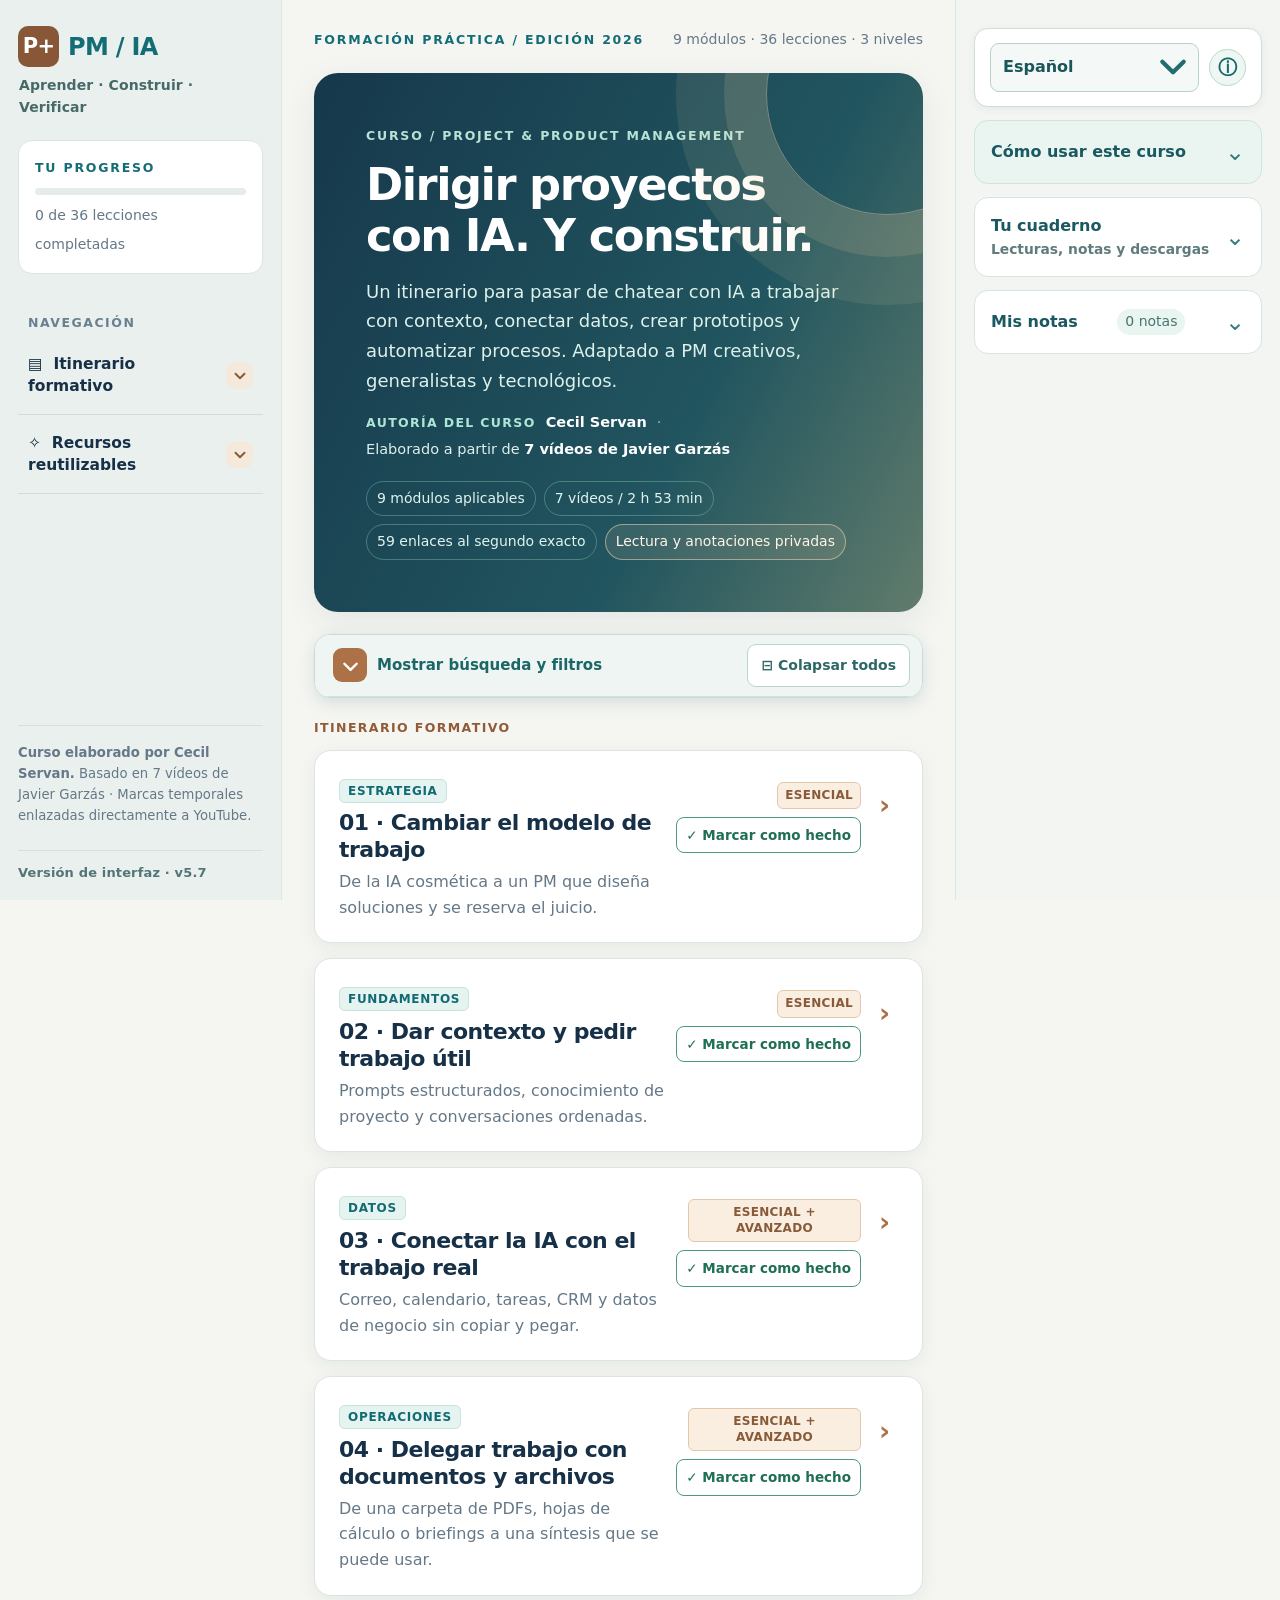
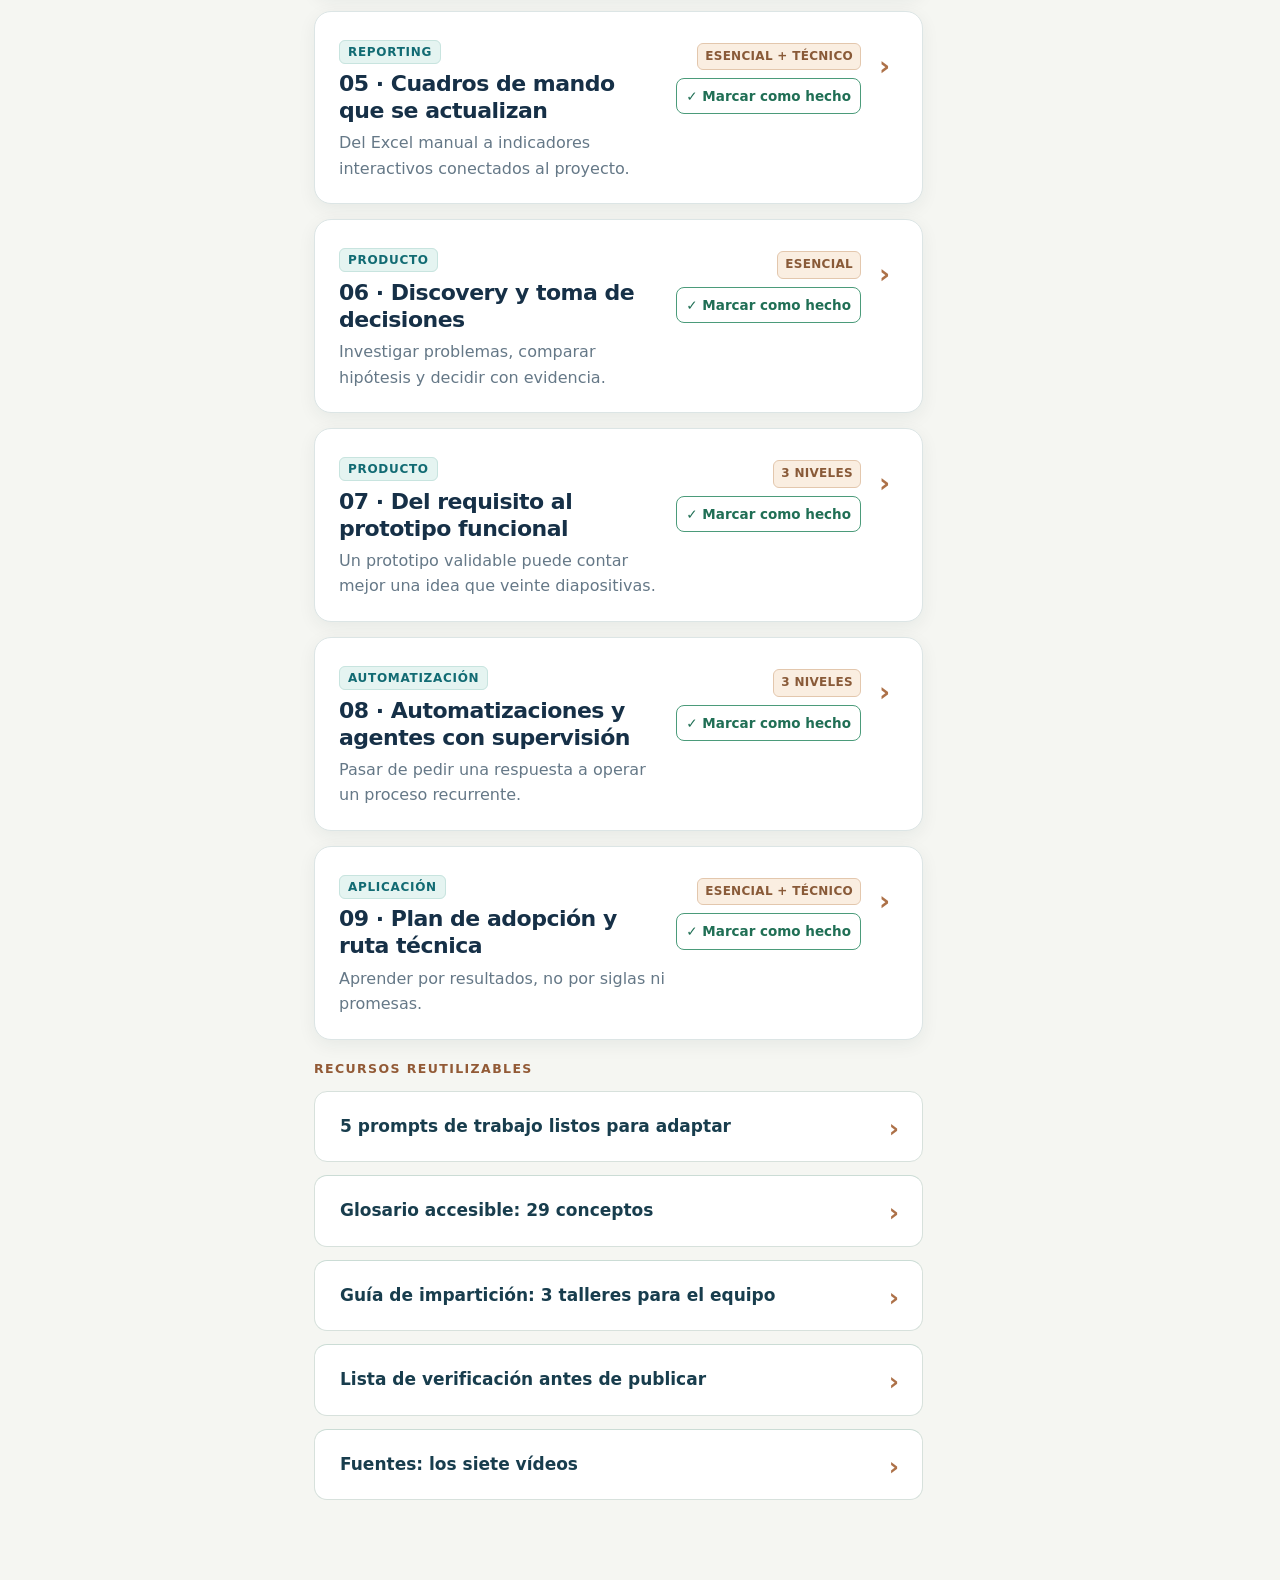
==== index.html @ c4bf378f "fix: top-left mobile collapse control with inward chevrons" ====
<!doctype html>
<!-- v5.1: global multilingual highlights -->
<html lang="es"><head><meta charset="utf-8"><meta name="viewport" content="width=device-width, initial-scale=1">
<meta name="description" content="Curso práctico de Cecil Servan: 9 módulos, 36 lecciones, 59 momentos de vídeo y PDF descargable. A partir de 7 vídeos de Javier Garzás.">
<meta name="author" content="Cecil Servan">
<title>Project &amp; Product Management con IA | Curso interactivo</title>

<!-- Static social-sharing metadata: readable without running JavaScript. -->
<link rel="canonical" href="https://curso-pm-ia.vercel.app/">
<meta property="og:type" content="website">
<meta property="og:site_name" content="PM/IA · Cecil Servan">
<meta property="og:locale" content="es_ES">
<meta property="og:locale:alternate" content="en_US"><meta property="og:locale:alternate" content="ca_ES">
<meta property="og:url" content="https://curso-pm-ia.vercel.app/">
<meta property="og:title" content="Project &amp; Product Management con IA | Curso interactivo">
<meta property="og:description" content="Curso práctico de Cecil Servan: 9 módulos, 36 lecciones, 59 momentos de vídeo y PDF descargable. A partir de 7 vídeos de Javier Garzás.">
<meta property="og:image" content="https://curso-pm-ia.vercel.app/assets/og-es.jpg">
<meta property="og:image:secure_url" content="https://curso-pm-ia.vercel.app/assets/og-es.jpg">
<meta property="og:image:type" content="image/jpeg">
<meta property="og:image:width" content="1200">
<meta property="og:image:height" content="630">
<meta property="og:image:alt" content="Curso interactivo de Project &amp; Product Management con IA. Logo P+ PM/IA y 9 módulos, 36 lecciones, 59 momentos clave.">
<meta name="twitter:card" content="summary_large_image">
<meta name="twitter:title" content="Project &amp; Product Management con IA | Curso interactivo">
<meta name="twitter:description" content="Curso práctico de Cecil Servan: 9 módulos, 36 lecciones, 59 momentos de vídeo y PDF descargable. A partir de 7 vídeos de Javier Garzás.">
<meta name="twitter:image" content="https://curso-pm-ia.vercel.app/assets/og-es.jpg">
<link rel="icon" type="image/x-icon" href="/assets/favicon.ico">
<link rel="icon" type="image/png" sizes="512x512" href="/assets/favicon.png">
<link rel="apple-touch-icon" sizes="180x180" href="/assets/apple-touch-icon.png">
<meta name="theme-color" content="#07564f">
<link rel="alternate" hreflang="es" href="https://curso-pm-ia.vercel.app/">
<link rel="alternate" hreflang="en" href="https://curso-pm-ia.vercel.app/en.html">
<link rel="alternate" hreflang="ca" href="https://curso-pm-ia.vercel.app/ca.html">

<style>
:root{color-scheme:light;--ink:#163047;--muted:#657887;--blue:#315d7c;--teal:#136d77;--coral:#ce684c;--bg:#f5f6f2;--paper:#fff;--pale:#eaf2f2;--edge:#dce5e5;--sun:#fff0d6;--shadow:0 10px 34px rgba(18,47,60,.08)}*{box-sizing:border-box}html{scroll-behavior:smooth}body{margin:0;background:var(--bg);color:var(--ink);font:15px/1.58 system-ui,-apple-system,BlinkMacSystemFont,"Segoe UI",sans-serif}button,input,select,textarea{font:inherit}button{cursor:pointer}button:focus-visible,input:focus-visible,textarea:focus-visible,a:focus-visible{outline:3px solid #ed8a61;outline-offset:2px}a{color:#116878}a:hover{text-decoration:underline}h1,h2,h3,h4,p{margin-top:0}h1{font-size:clamp(30px,3.2vw,48px);line-height:1.14;letter-spacing:-1.5px;margin:13px 0 16px;font-weight:780}h2{font-size:23px;line-height:1.23;letter-spacing:-.5px}h3{font-size:16px;line-height:1.3}small{color:var(--muted)}.layout{display:grid;grid-template-columns:265px minmax(0,1fr) 292px;min-height:100vh;max-width:1680px;margin:auto}.nav{background:#eaf0ee;min-height:100vh;border-right:1px solid var(--edge);position:sticky;top:0;height:100vh;overflow-y:auto;padding:26px 17px}.logo{display:flex;gap:9px;align-items:center;color:var(--teal);font-weight:800;font-size:21px;letter-spacing:-.7px}.logo .mark{display:grid;place-items:center;width:34px;height:34px;border-radius:10px;background:var(--ink);color:#fff;font-weight:800}.kicker{font-size:11px;letter-spacing:1.8px;font-weight:800;color:var(--teal);text-transform:uppercase}.muted{color:var(--muted)}.progress-wrap{background:#fff;border:1px solid var(--edge);border-radius:14px;padding:14px;margin:24px 0 19px}.progress-track{height:7px;background:#e5eceb;border-radius:10px;overflow:hidden;margin:10px 0 5px}.progress-fill{height:100%;width:0%;background:var(--teal);transition:width .2s}.sidenav{display:flex;flex-direction:column;gap:4px}.sidenav button{width:100%;text-align:left;border:0;background:transparent;padding:10px 12px;border-radius:9px;font-size:12.6px;color:var(--ink);display:flex;align-items:center;gap:10px}.sidenav button:hover,.sidenav button.active{background:white}.num{font-weight:800;color:var(--teal);font-variant-numeric:tabular-nums}.num.done{color:#31916b}.nav-foot{font-size:12px;color:var(--muted);margin-top:24px;border-top:1px solid #d6e0df;padding-top:16px}.main{min-width:0;padding:28px 32px 80px}.topline{display:flex;justify-content:space-between;align-items:center;gap:14px}.topline .mini{font-size:12px;color:var(--muted)}.hero{background:linear-gradient(124deg,#173a4e 0%,#205466 63%,#337c7b 100%);color:white;border-radius:24px;padding:clamp(24px,4.5vw,52px);box-shadow:var(--shadow);margin:21px 0 22px;position:relative;overflow:hidden}.hero:after{content:"";position:absolute;width:240px;height:240px;border:1px solid #8bd5c355;border-radius:50%;right:-85px;top:-100px;box-shadow:0 0 0 42px #8bd5c313,0 0 0 90px #8bd5c310;pointer-events:none}.hero .kicker{color:#b7e3d7}.hero p{max-width:630px;color:#dcf1eb;margin:0}.hero-tags{display:flex;flex-wrap:wrap;gap:8px;margin-top:20px}.hero-tags span{border:1px solid #8ac9be66;border-radius:20px;font-size:12px;padding:5px 10px;color:#e1f3ef}.toolbar{background:var(--paper);border:1px solid var(--edge);border-radius:16px;padding:14px;box-shadow:var(--shadow);margin-bottom:19px;position:sticky;top:12px;z-index:9}.toolbar .searchline{display:flex;gap:9px;align-items:center}.search{width:100%;min-width:0;background:#f8faf9;border:1px solid var(--edge);border-radius:9px;padding:10px 13px;color:var(--ink)}.filter-row{display:flex;gap:6px;flex-wrap:wrap;margin-top:12px;align-items:center}.chip{border:1px solid var(--edge);background:#fff;color:#506979;padding:5px 11px;border-radius:99px;font-size:12px}.chip.active{background:var(--ink);color:white;border-color:var(--ink)}.filter-row .separator{width:1px;height:20px;background:var(--edge);margin:0 4px}.lightbutton{border:1px solid var(--edge);background:white;color:var(--ink);padding:8px 12px;border-radius:9px;font-size:12px}.lightbutton:hover{background:#f0f5f4}.primary{border:0;background:var(--teal);color:white;padding:9px 14px;border-radius:9px;font-weight:700;font-size:13px}.primary:hover{background:#0d5660}.secondary{border:1px solid #8ebbb9;background:#e5f2ef;color:#1b6569;padding:9px 12px;border-radius:9px;font-weight:700;font-size:12px}.section-cap{font-size:11px;font-weight:800;letter-spacing:1.4px;text-transform:uppercase;color:var(--teal);margin-bottom:12px}.module{background:white;border:1px solid var(--edge);border-radius:17px;margin-bottom:15px;overflow:hidden;box-shadow:0 5px 18px #152c3610;scroll-margin-top:145px}.module summary{list-style:none;padding:22px 22px 20px;cursor:pointer;display:grid;grid-template-columns:1fr auto;gap:15px;align-items:center}.module summary::-webkit-details-marker{display:none}.module summary:hover{background:#fcfdfc}.module-headline h2{margin:6px 0}.module summary p{font-size:13px;color:var(--muted);margin:0}.topic-pill{background:#e7f0ef;color:var(--teal);padding:4px 8px;border-radius:6px;font-size:10px;font-weight:800;text-transform:uppercase;letter-spacing:.7px}.chevron{font-size:24px;font-weight:300;color:var(--teal);transition:transform .2s}.module[open] .chevron{transform:rotate(90deg)}.module-inner{border-top:1px solid var(--edge);padding:22px}.objective{background:#eef6f4;border-left:3px solid var(--teal);border-radius:5px;padding:12px 14px;font-size:13px;margin:0 0 18px}.lesson{padding:17px 0;border-bottom:1px solid #e6eceb}.lesson:first-of-type{padding-top:2px}.lesson:last-of-type{border-bottom:0}.lesson-top{display:flex;align-items:center;gap:9px;flex-wrap:wrap;margin-bottom:7px}.lesson-top h3{margin:0;flex:1;min-width:210px}.tag-adv{font-size:10px;background:#fff0e3;color:#9a4929;border-radius:5px;padding:3px 7px;font-weight:800}.tag-base{font-size:10px;background:#e7f5f0;color:#247b66;border-radius:5px;padding:3px 7px;font-weight:800}.done-label{font-size:12px;white-space:nowrap;display:flex;align-items:center;gap:4px;color:#52716f;cursor:pointer}.done-label input{accent-color:var(--teal)}.hl-block{position:relative;margin:7px 0;color:#3d5261;font-size:13.8px;line-height:1.75;overflow-wrap:anywhere}.hl-block.action{background:#f7f9f8;padding:11px 12px;border-radius:8px;margin-top:11px}.hl-block.action:before{content:"EN LA PRÁCTICA · ";font-size:10px;letter-spacing:.5px;font-weight:800;color:var(--teal)}.video-links{display:flex;flex-wrap:wrap;gap:8px;margin-top:10px}.video-links a{font-size:11.7px;color:var(--teal);background:#eef7f6;text-decoration:none;border:1px solid #d5e9e5;border-radius:8px;padding:4px 8px;font-weight:650}.video-links a:hover{background:#d7eeea}.exercise{margin-top:18px;border:1px solid #e1e8e7;background:#fbfcfb;border-radius:10px;padding:17px}.exercise h3{margin:0 0 8px;color:var(--teal)}.exercise ol{padding-left:20px;margin:6px 0 10px;font-size:13px}.exercise li{margin-bottom:5px}.outcome{font-size:13px;font-weight:700;color:#385c59}.warning{background:#fffaed;padding:12px 13px;border-radius:8px;font-size:12.8px;margin:12px 0 0;color:#7b5835}.sidebar{padding:28px 18px;background:#f3f5f2;position:sticky;height:100vh;top:0;overflow-y:auto;border-left:1px solid var(--edge)}.side-card{background:white;border:1px solid var(--edge);border-radius:14px;padding:16px;margin-bottom:16px}.side-card h3{margin-bottom:9px}.side-card p,.side-card li{font-size:12.5px;color:#5d7180}.side-card ul{padding-left:18px}.export-actions{display:grid;grid-template-columns:1fr 1fr;gap:7px}.export-actions button{font-size:12px;padding:8px 6px;border:1px solid #cadaD8;background:#eff5f3;border-radius:8px;color:var(--teal);font-weight:800}.export-actions button:hover{background:#d9ebe7}.note-item{padding:10px 0;border-top:1px solid var(--edge);font-size:12px}.note-item blockquote{border-left:3px solid #f4bb70;padding-left:9px;margin:6px 0;color:#495963;max-height:80px;overflow:hidden}.note-item .buttons{display:flex;gap:9px;margin-top:6px}.note-item button{border:0;background:transparent;color:var(--teal);font-size:11px;padding:0}.danger{color:#b14e42!important}.empty{font-size:12px;color:var(--muted)}.misc{margin-top:18px}.misc details{background:white;border:1px solid var(--edge);border-radius:13px;margin-top:10px;padding:16px 19px}.misc details summary{font-weight:800;cursor:pointer}.misc details .content{padding-top:15px}.prompt{border-bottom:1px solid var(--edge);padding:12px 0}.prompt strong{color:var(--teal);font-size:13px}.prompt p{white-space:pre-wrap;color:#405563;font-size:13px}.prompt button{margin-bottom:8px}.gloss{display:grid;grid-template-columns:repeat(2,minmax(0,1fr));gap:8px}.term{padding:10px;background:#f6faf9;border-radius:8px;font-size:12px}.term strong{display:block;color:var(--teal)}.source-index{font-size:13px;display:grid;gap:8px}.source-index a{font-weight:650}.selected-tools{display:flex;gap:8px;margin-top:8px;align-items:center}.selected-tools[hidden]{display:none!important}mark.hl{background:#ffe29c;color:inherit;border-radius:3px;box-decoration-break:clone;cursor:pointer;padding:0 1px}mark.hl:hover{background:#ffcb6c}.selection-banner{position:fixed;bottom:20px;left:50%;transform:translateX(-50%);z-index:40;background:#133d4f;color:white;border-radius:12px;box-shadow:0 10px 40px #1b3d4f38;padding:9px 12px;display:flex;gap:11px;align-items:center;font-size:12px;max-width:90vw}.selection-banner[hidden]{display:none}.selection-banner button{border:0;background:#fff;color:#164456;border-radius:7px;padding:7px 12px;font-weight:750}.modal-backdrop{position:fixed;inset:0;background:#102b3e99;z-index:100;display:flex;align-items:center;justify-content:center;padding:18px}.modal-backdrop[hidden]{display:none}.dialog{width:min(560px,100%);background:white;border-radius:16px;padding:25px;box-shadow:0 20px 65px #072a3855}.dialog h2{font-size:21px}.dialog .quote{padding:12px;background:#fff5dd;border-radius:8px;margin-bottom:13px;max-height:130px;overflow:auto;font-size:13px;white-space:pre-wrap}.dialog textarea{width:100%;height:110px;padding:10px;border-radius:9px;border:1px solid var(--edge);resize:vertical}.dialog-actions{display:flex;justify-content:flex-end;gap:10px;margin-top:13px}.toast{position:fixed;bottom:16px;right:16px;background:var(--ink);color:white;padding:10px 17px;border-radius:9px;font-size:13px;z-index:110;box-shadow:var(--shadow)}.toast[hidden]{display:none}.kbd{display:inline-block;border:1px solid #d5e0e1;border-radius:5px;font-size:10px;padding:0 4px;color:var(--muted)}.mutednote{font-size:11.5px;color:var(--muted)}@media(max-width:1190px){.layout{grid-template-columns:215px minmax(0,1fr)}.sidebar{position:relative;height:auto;grid-column:2;padding:0 30px 25px;border-left:0;background:transparent}.main{padding:24px 28px 40px}.side-card{max-width:100%}.nav{width:215px}}@media(max-width:780px){.layout{display:block}.nav{position:relative;width:auto;height:auto;min-height:0;padding:15px}.sidenav{display:none}.nav-foot{display:none}.progress-wrap{margin:10px 0 0}.main{padding:12px 14px 35px}.sidebar{padding:0 14px 24px}.hero{border-radius:16px;padding:27px}.toolbar{top:2px}.module summary{padding:17px}.module-inner{padding:15px}.gloss{grid-template-columns:1fr}.topline{flex-wrap:wrap}.selection-banner{bottom:8px;width:calc(100% - 16px);justify-content:space-between}}@media print{body{background:white;color:#111}.nav,.toolbar,.sidebar,.selection-banner,.modal-backdrop,.topline{display:none!important}.layout{display:block}.main{padding:0}.hero{background:white;color:#111;border:0;box-shadow:none;padding:5px}.hero p{color:#333}.hero-tags{display:none}.module{box-shadow:none;break-inside:avoid;border:1px solid #aaa}.module-inner{display:block!important}.module:not([open]) .module-inner{display:block!important}.module summary{padding:8px}.lesson{break-inside:avoid}.misc details{break-inside:avoid}a{color:#111}}

/* V2 interface — warm complementary accent and stronger information hierarchy */
:root{--orange:#bd6731;--orange-light:#fff3e7;--green-light:#eaf6f0;--orange-edge:#f0d6bb;--success:#288368;--nav-rule:#cfdedc}
.hero{background:linear-gradient(115deg,#143648 0%,#215b65 62%,#7d6a55 100%)}
.hero-tags span:last-child{border-color:#f0c5a2;color:#ffe5cf}
.nav-heading{font-size:10px;letter-spacing:1.5px;font-weight:850;color:#6a8090;margin:23px 10px 10px}
.sidenav{gap:0}.sidenav .nav-group{border-bottom:1px solid var(--nav-rule);padding-bottom:5px;margin-bottom:6px}
.nav-group summary{cursor:pointer;display:flex;align-items:center;justify-content:space-between;gap:8px;padding:12px 10px;font-size:14px;font-weight:800;list-style:none;border-radius:9px}
.nav-group summary::-webkit-details-marker{display:none}.nav-group summary:hover{background:white}.nav-count{font-size:11px;color:var(--teal);white-space:nowrap}
.nav-module-list{padding:4px 0 7px 8px}.nav-module-list button{display:grid;grid-template-columns:29px minmax(0,1fr);align-items:start;gap:7px;padding:10px 7px 11px 8px;border-radius:0;border-bottom:1px solid var(--nav-rule);font-size:12.6px;line-height:1.37}
.nav-module-list button:last-child{border-bottom:0}.nav-module-list .num{display:block;line-height:1.37;margin:0;align-self:start}
.sidenav button.nav-primary{font-size:13px;font-weight:700;padding:12px 11px;border-radius:5px;border-bottom:1px solid var(--nav-rule)}
.sidenav button.nav-primary span{display:inline-block;width:18px;text-align:center;color:var(--orange);font-size:15px}
.toolbar{padding:0;top:9px;overflow:hidden;border-color:#c7dcd9;scroll-margin-top:13px}
.toolbar-head{display:flex;justify-content:space-between;gap:9px;align-items:center;padding:9px 12px;background:#edf5f3}
.tools-toggle{display:flex;align-items:center;gap:10px;border:0;background:transparent;text-align:left;font-weight:800;color:#115a62;font-size:13px;flex:1;padding:4px 6px}
.tools-toggle #toolArrow{display:grid;place-items:center;background:#115a62;color:white;width:25px;height:25px;border-radius:7px;font-size:20px;line-height:1}
.all-collapse{background:#fff;border-color:#b3ceca;color:#195d63;font-size:12px;font-weight:800;white-space:nowrap}
#toolsBody{padding:15px 17px 13px}#toolsBody[hidden]{display:none!important}.toolbar.compact{box-shadow:0 5px 17px #19465322}
.filter-block{background:#f0f8f6;border:1px solid #e0ecea;border-radius:11px;padding:10px 11px;margin-top:11px}
.filter-block.level-block{background:#fff8ef;border-color:#f4e7d5;margin-top:8px}
.filter-heading{font-size:11px;font-weight:850;color:#1b6569;letter-spacing:1.15px;display:flex;align-items:center;gap:7px}
.level-block .filter-heading{color:var(--orange)}.filter-icon{font-size:15px}
.filter-row{margin-top:7px}.chip.active{background:#185c65;border-color:#185c65}.level-block .chip.active{background:#a65a2d;border-color:#a65a2d}
.tip{display:flex;align-items:flex-start;gap:12px;margin-top:11px;padding:11px 12px;border-radius:10px;background:#fff4e2;border-left:3px solid #d48a3f;font-size:12.8px;color:#634c37}
.tip-light{font-size:20px;line-height:1.2}.tip strong{color:#75472d}
.module{border-width:1.5px}.module summary{grid-template-columns:minmax(0,1fr) auto;align-items:start;gap:10px}.module summary:hover{background:#f5faf9}
.module-head-right{display:flex;align-items:center;gap:9px;align-self:start;padding-top:7px}
.module-level{background:#eaf2f0;border:1px solid #d6e7e2;color:#35666b;border-radius:6px;font-size:10px;line-height:1.2;font-weight:850;letter-spacing:.3px;padding:5px 7px;white-space:nowrap}
.module-done-badge{font-size:10px;font-weight:850;white-space:nowrap;color:#197251;background:#d6f0e4;border-radius:5px;padding:5px}
.module.completed{background:#f1faf5;border:2px solid #5cb38a;box-shadow:0 5px 20px #2a8c5630}
.module.completed summary{background:#e5f5e9}.module.completed .module-inner{background:#f7fcf8;border-color:#c9e8d7}
.module.completed .module-level{background:#daf1e5;border-color:#acd7bf}
.module-controls{display:flex;justify-content:flex-end;margin-bottom:10px}
.module-complete-toggle{font-size:11px;font-weight:800;border:1px solid #90cbb0;background:#edf9f2;border-radius:8px;color:#267852;padding:6px 10px}
.module.completed .module-complete-toggle{background:#c7e9d7}
.module-headline h2{font-size:22px;line-height:1.23}.topic-pill{background:#fff0df;color:#9a5325}
.video-links a{background:#fff4e6;border:1px solid #f1dcc6;color:#985321}
.video-links a:hover{background:#f9e3c5}.exercise{background:#fff7ed;border:1px solid var(--orange-edge)}.exercise h3{color:#a55d30;font-size:16px}.outcome{background:#e9f4f1;border-radius:7px;padding:10px 12px;color:#1b675f}
.sidebar{background:#f2f6f3}.side-card{border-color:#d7e5df}.side-card .kicker{color:#9c582c}.usage-card{background:#eaf5f1;border-color:#cde5dd}
.usage-card ul{padding-left:17px;margin-bottom:0}.usage-card li{margin:5px 0;line-height:1.5}
.notebook-title{font-size:16px;margin:6px 0 15px}.notebook-part{border-top:1px solid #e0e7e3;padding:13px 0}
.notebook-part:first-of-type{border:0}.notebook-part h4{font-size:13px;margin:0 0 7px;display:flex;align-items:center;gap:8px;color:#1e5360}
.notebook-part h4 span{font-size:10px;border-radius:5px;background:#fff0df;color:#9a5325;padding:3px 5px}
.notebook-part p{font-size:12px;margin-bottom:10px;line-height:1.5}.download-main{width:100%;background:#155d67;color:white;border:0;padding:11px 7px;border-radius:8px;font-weight:800;font-size:12px}
.download-main:hover{background:#114a53}.download-icon{display:inline-block;font-size:19px;line-height:.6;margin-right:4px}
.export-actions button{font-size:11px;padding:8px 6px;line-height:1.35}.export-actions button span{font-size:16px;vertical-align:middle;margin-right:3px}
.misc details{scroll-margin-top:125px}
@media(max-width:1190px){.module-headline h2{font-size:19px}.module-head-right{flex-wrap:wrap;justify-content:flex-end}}
@media(max-width:780px){.sidenav{display:flex}.nav{padding:15px}.nav-heading{margin:17px 8px 6px}.nav-module-list{max-height:235px;overflow-y:auto}.toolbar{top:0}.toolbar-head{gap:5px;padding:9px}.tools-toggle{font-size:12px}.all-collapse{font-size:11px;padding:7px}.module summary{grid-template-columns:minmax(0,1fr);gap:4px}.module-head-right{justify-content:flex-end;align-items:center}.module-level{white-space:normal;text-align:center}.module-headline h2{font-size:20px}.toolbar .searchline{flex-wrap:nowrap}}

/* V3: visual hierarchy, contrasting warm rose and accessible collapsing states */
:root{--rose:#ad7148;--rose-deep:#875737;--rose-soft:#faf1e9;--rose-border:#e7d1bd;--teal-soft:#e5f4f1}
.logo .mark{background:var(--rose-deep)}
.progress-fill{background:linear-gradient(90deg,#13737b 0%,var(--rose) 100%)}
.hero{background:linear-gradient(116deg,#173b4e 0%,#255c66 56%,#976b4c 100%)}
.hero:after{border-color:#ffe9d655;box-shadow:0 0 0 42px #e7c8ad22,0 0 0 90px #e7c8ad1c}
.hero-tags span:last-child{border-color:#e5c9b2;color:#f9e9d7}
.nav-group>summary .nav-arrow{width:31px;height:31px;border-radius:9px;background:#f8eee2;color:var(--rose-deep);display:grid;place-items:center;font-size:32px;line-height:1;font-weight:700;transition:transform .16s;flex:none;transform:rotate(0deg)}
.nav-group[open]>summary .nav-arrow{transform:rotate(90deg)}
.nav-group>summary:hover{background:#fcf8f2}
.sidenav button.nav-primary span{color:var(--rose)}
.section-cap{color:var(--rose)}
.toolbar-head{background:#f6f0e8;border-bottom:1px solid var(--rose-border)}
.tools-toggle{color:var(--rose-deep)}
.tools-toggle #toolArrow{display:grid;place-items:center;background:var(--rose);color:white;width:34px;height:34px;border-radius:9px;flex:none;padding:0}
.tools-toggle #toolArrow svg{display:block;transition:transform .16s}
.toolbar.compact #toolArrow svg{transform:rotate(180deg)}
.all-collapse{border:1px solid var(--rose-border);color:var(--rose-deep);background:#fff}
.all-collapse:hover{background:#faf1e8}
.filter-block{background:#eff8f6}.filter-block.level-block{background:#fbf3e9;border-color:var(--rose-border)}
.level-block .filter-heading{color:var(--rose-deep)}
.level-block .chip.active{background:var(--rose);border-color:var(--rose)}
.level-block .chip:not(.active){color:#826044;border-color:#e8d2c1;background:#fffaf5}
.tip{background:#fbf3e9;border-left-color:var(--rose)}.tip strong{color:var(--rose-deep)}
.module-head-right{display:grid;grid-template-columns:minmax(0,auto) 27px;gap:10px;justify-items:end;align-items:start}
.module-level-col{display:flex;flex-direction:column;gap:8px;align-items:flex-end;min-width:0}
.module-level{background:var(--rose-soft)!important;color:var(--rose-deep)!important;border:1px solid var(--rose-border)!important;font-size:10px;max-width:173px;text-align:center}
.module-complete-toggle{display:block;font-size:10.6px;font-weight:800;line-height:1.15;border:1px solid var(--rose-border);background:#fffaf6;color:var(--rose-deep);border-radius:8px;padding:8px 9px;white-space:nowrap}
.module-complete-toggle:hover{background:#fbdce4}
.module.completed .module-complete-toggle{background:#ccebdc;color:#176347;border-color:#9fceb5}
.module-done-badge{grid-column:1;grid-row:2;margin:0 3px}
.module-head-right .chevron{grid-column:2;grid-row:1;justify-self:center;font-size:27px;font-weight:600;color:var(--rose)}
.topic-pill{background:var(--teal-soft)!important;color:#126572!important;border:1px solid #c8e5df}
.lesson{margin:9px -8px 5px;padding:15px 12px;border-radius:10px;border-bottom:1px solid #e5eae9;transition:background .16s,border .16s}
.lesson.is-done{background:#eaf7f0;border:1.5px solid #a2cfb6;box-shadow:inset 4px 0 0 #238a65;padding-left:12px}
.lesson.is-done h3{color:#1b7659}.lesson.is-done h3:after{content:' ✓';color:#25885d}
.lesson-top{justify-content:space-between}
.tag-adv,.tag-base{background:#f8efe5;color:#805634;border:1px solid #e6d2bc;font-size:10px}
.tag-adv{background:#f5e7d7;color:#805234}
.done-label{color:#7d6656}.done-label input{accent-color:var(--rose)}
.module.completed summary{background:#eaf8ef}.module.completed .module-level{background:#f8eee4!important;border-color:#e0c8b0!important}
.video-links a{color:var(--rose-deep);background:#fcf5ea;border-color:#e9d4c1}.video-links a:hover{background:#f7e5d0}
.exercise{background:#fbf4ea;border-color:#ead8c2}.exercise h3{color:var(--rose-deep)}
.warning{background:#fcf4e8;color:#805637;border-left:3px solid var(--rose)}
.notebook .kicker,.side-card .kicker{color:var(--rose)}
.notebook-part h4 span{background:#f8ecdc;color:var(--rose-deep)}
.notebook-part h4{color:var(--rose-deep)}
.download-main{background:var(--rose-deep)}.download-main:hover{background:var(--rose)}
.export-actions button{background:#fcf4eb;border-color:var(--rose-border);color:var(--rose-deep)}
.misc details{border-color:#dde5e3}
.misc details>summary{font-size:16px;color:#183d4d;position:relative;padding:4px 6px;list-style:none}
.misc details>summary::-webkit-details-marker{display:none}
.misc details>summary:after{content:'›';font-size:25px;color:var(--rose);position:absolute;right:4px;top:0;transform:rotate(0deg)}
.misc details[open]>summary:after{transform:rotate(90deg)}
.misc details[open]{border-left:3px solid var(--rose)}
.aux-intro{padding:13px 15px;background:#eef7f5;color:#36616c;border-left:4px solid #2c8790;border-radius:8px;line-height:1.6;font-size:13.3px}
.workshop-content{display:grid;gap:13px}
.workshop-card{background:#fdf9f3;border:1px solid var(--rose-border);border-radius:12px;padding:16px 18px}
.workshop-meta{display:flex;gap:8px;align-items:center;margin-bottom:9px}
.workshop-number{display:grid;place-items:center;background:var(--rose);color:white;width:32px;height:30px;border-radius:8px;font-weight:900;font-size:12px}
.workshop-duration{font-size:11px;font-weight:850;color:var(--rose-deep);letter-spacing:.8px}
.workshop-card h3{font-size:17px;color:#194e5d;margin-bottom:8px}
.workshop-card p{margin:0 0 10px;font-size:13.5px;line-height:1.65}
.workshop-deliverable{margin:0!important;border-top:1px solid #dfd0be;padding-top:9px;color:#665644}
.rubric-card{padding:13px 16px;border-radius:10px;background:#e7f5f2;border:1px solid #cae4df}
.rubric-card b{font-size:11px;letter-spacing:1px;color:#116b77}.rubric-card p{margin:6px 0 0;line-height:1.55}
.checklist{counter-reset:check;list-style:none;padding:0;display:grid;gap:10px}
.checklist li{position:relative;padding:12px 12px 12px 44px;background:#fcf8f3;border:1px solid #ebddd0;border-radius:9px;font-size:13px}
.checklist li:before{content:'✓';position:absolute;top:10px;left:13px;border:1.6px solid var(--rose);color:var(--rose);border-radius:5px;width:22px;height:22px;display:grid;place-items:center;font-size:12px;font-weight:800}
.term{border-left:3px solid var(--rose-border);background:#f9fbfa}.term strong{font-size:13px;color:var(--rose-deep);margin-bottom:3px}
@media(max-width:1190px){.module-head-right{grid-template-columns:minmax(0,auto) 24px}.module-level{max-width:150px}}
@media(max-width:780px){.module summary{grid-template-columns:minmax(0,1fr);gap:9px}.module-head-right{display:grid;grid-template-columns:minmax(0,1fr) 28px;width:100%;justify-content:end}.module-level-col{align-items:flex-start}.module-done-badge{grid-column:1;grid-row:2;justify-self:start}.module-head-right .chevron{grid-column:2;grid-row:1}.lesson{margin-left:-7px;margin-right:-7px}.toolbar-head{padding:8px}.tools-toggle #toolArrow{width:34px;height:34px}.workshop-card{padding:13px}}

/* V4: warm accent, calm editorial style + accessible interactive states */
:root{--rose:#ad7148;--rose-deep:#875737;--rose-soft:#faf1e9;--rose-border:#e7d1bd;--teal-soft:#e5f4f1;--orange:#ad7148;--orange-edge:#e9d2bb}
.hero{background:linear-gradient(118deg,#16384b 0%,#21555f 63%,#617c6c 100%)}
.hero:after{border-color:#eac8a777;box-shadow:0 0 0 42px #f4cfa022,0 0 0 90px #f4cfa018}
.hero-tags span:last-child{background:#e9cba01f;border-color:#f1d8ba88;color:#fff4e7}
.section-cap{color:#925a36}
.nav-group>summary .nav-arrow{width:27px;height:27px;font-size:unset;transform:none;background:#f4e9db;color:#895b3a}
.nav-group>summary .nav-arrow svg{display:block;transition:transform .16s}
.nav-group[open]>summary .nav-arrow{transform:none}
.nav-group[open]>summary .nav-arrow svg{transform:rotate(180deg)}
.module-complete-toggle,.module:not(.completed) .module-complete-toggle{background:white;border:1.5px solid #4b9b7a;color:#206f55;box-shadow:none}
.module-complete-toggle:hover{background:#eaf7ee;border-color:#2e8c68}
.module.completed .module-complete-toggle{background:#edf8f1;border-color:#64ac87;color:#1b6e4c}
.module-level,.tag-adv,.tag-base{color:#895a38!important;border-color:#e3c7ad!important;background:#faeee1!important}
.module.completed .module-level{background:#faeee1!important;border-color:#e3c7ad!important}
.topic-pill{background:#e5f4f1!important;color:#126b73!important;border:1px solid #c8e4df!important}
.lesson.is-done{padding-top:23px; padding-bottom:19px;margin-top:12px; border-color:#a2cfb6;}
.lesson.is-done:first-of-type{padding-top:23px}
.done-label{color:#326b5d}.done-label input{accent-color:#2a8c69}
.video-links a{background:#fcf4e8;border-color:#e8d7c4;color:#86582e}
.video-links a:hover{background:#f5e5d1}
.toolbar-head{background:#eef5f2;border-bottom:1px solid #d0dfd9}
.tools-toggle{color:#1b6667}.tools-toggle #toolArrow{background:#ad7148;color:white}
.all-collapse{color:#2e6865;border-color:#bad6cb;background:white}.all-collapse:hover{background:#eef6f2}
.level-block .chip.active{background:#a36942;border-color:#a36942;color:white}
.level-block .chip:not(.active){color:#865b3e;border-color:#ebd6c4;background:#fffaf7}
.filter-block.level-block{background:#fcf5ec;border-color:#ecdacb}
.tip{background:#fcf3e7;border-left:3px solid #c38b5d;color:#765d41}.tip strong{color:#885330}
.exercise{background:#fcf7f1;border-color:#e4d5c4}.exercise h3{color:#875737}
.misc details{border-color:#d7e1dc;background:#fff}
.misc details+details{margin-top:13px;border-top:1.5px solid #cbdcd5}
.misc details[open]{border-left:1px solid #d7e1dc}
.misc details>summary{border-bottom:1px solid transparent}
.misc details[open]>summary{border-bottom-color:#dce7e2;padding-bottom:12px}
.workshop-card{background:#fcf9f5;border:1px solid #e8d8c8}
.workshop-deliverable{border-top-color:#e5d3bf;color:#715b49}
.checklist li{background:#fffaf5;border-color:#e9ddcf}
.checklist li:before{border-color:#a86d42;color:#a86d42}
.term{background:#f9fbf9;border-left:2px solid #dfcbb6}.term strong{color:#8e5d3c}
.notebook .kicker,.side-card .kicker{color:#9d663b}
.notebook-part h4 span{background:#f8eada;color:#88593a}
.download-main{background:#16656b}.download-main:hover{background:#12515a}
.export-actions button{background:#eff7f4;color:#1d6c66;border-color:#cbdcd5}
@media(max-width:780px){.nav-group>summary .nav-arrow{width:29px;height:29px}.toolbar.compact{position:sticky;top:0}}
.hero-credit{display:flex;flex-wrap:wrap;gap:5px 10px;align-items:baseline;margin-top:17px;font-size:12.8px;line-height:1.5;color:#dcefeb}.hero-credit strong{font-weight:760;color:#fff}.hero-credit .credit-label{font-size:10.2px;letter-spacing:1.35px;font-weight:850;color:#aee6d6}.hero-credit .credit-sep{opacity:.65}@media(max-width:600px){.hero-credit .credit-sep{display:none}.hero-credit{gap:3px 9px}.hero-credit .credit-label{flex-basis:100%}}

/* V4.2: distinct pedagogical levels and an independent progress dimension */
.filter-block.progress-block{background:#eef7f1;border-color:#d2e5d8;margin-top:8px}
.progress-block .filter-heading{color:#237454}
.progress-block .chip.active{background:#287f62;border-color:#287f62;color:#fff}
.progress-block .chip:not(.active){background:#f9fdf9;color:#376d55;border-color:#c6ddcc}
.lesson .tag-adv{background:#f7e3cc!important;border-color:#dcb997!important;color:#855226!important}
.lesson .tag-tech{display:inline-flex;align-items:center;justify-content:center;letter-spacing:.45px;font-size:10px;font-weight:850;border-radius:5px;padding:5px 8px;white-space:nowrap;background:#996644!important;border:1px solid #996644!important;color:#fff!important}
.lesson .tag-base{background:#fff4e9!important;border-color:#ecd9c4!important;color:#996e4d!important}
</style><style>.language-panel{margin-top:17px;margin-bottom:18px;padding:12px;border-radius:12px;background:white;border:1px solid #cddfda;box-shadow:0 2px 9px #163f4210}.language-panel label{display:flex;align-items:center;gap:7px;font-size:12px;font-weight:850;color:#165e67;margin-bottom:8px}.language-panel select{appearance:auto;background:#f4f9f7;border:1px solid #b5d3ca;border-radius:9px;padding:9px 11px;color:#204a50;font-weight:750;width:100%;min-height:40px}.lang-help{font-size:10.2px;line-height:1.45;color:#647b7c;margin:9px 0 0}.lang-help:empty{display:none}@media(max-width:780px){.language-panel{margin:12px 0 17px}}.hl-block.action:before{content:"EN LA PRÁCTICA · "}</style><style>.lang-control{display:flex;align-items:center;gap:9px}.lang-control select{width:100%;min-width:0;flex:1}.hl-linked{background:#e3f5ea!important;box-shadow:inset 0 -2px 0 #3a9a7c}</style><style id="ux-v54">
/* v5.4 · increased legibility, progressive disclosure and reorganized navigation */
:root{--reading-size:18px}
body{font-size:17px;line-height:1.68}
.layout{max-width:1780px}
@media(min-width:1191px){.layout{grid-template-columns:282px minmax(0,1fr) 325px}}
.nav{display:flex;flex-direction:column;gap:0;padding:26px 18px 18px}
.logo{font-size:24px;line-height:1.25}
.logo .mark{width:41px;height:41px;font-size:21px}
.nav-motto{margin:8px 0 2px 1px;font-size:14px;line-height:1.55;color:#476a69;font-weight:650;letter-spacing:.08px}
.nav-heading{font-size:12.5px;margin-top:21px;margin-bottom:9px}
.nav-group summary{font-size:15.5px;line-height:1.38;min-height:52px}
.sidenav .nav-primary{font-size:14.4px;min-height:43px;line-height:1.42}
.nav-module-list button{font-size:14px;line-height:1.5;padding-top:11px;padding-bottom:11px}
.nav-resource-list{padding:4px 1px 9px 8px;display:flex;flex-direction:column;gap:1px}
.nav-resource-list button{padding:11px 8px;border-bottom:1px solid #dfe8e5;min-height:44px}
.nav-resource-list button:last-child{border:0}
.nav-foot{font-size:13.2px;line-height:1.6;margin-top:auto;padding-top:16px}
.interface-version{border-top:1px solid #d6e0df;margin-top:10px;padding-top:12px;color:#527576;font-size:13px;line-height:1.5;font-weight:750;letter-spacing:.15px}
.progress-wrap{margin-top:20px;margin-bottom:17px;padding:16px}
.progress-wrap small{font-size:14px}
.kicker,.section-cap,.filter-heading{font-size:12.5px}
.hero .kicker,.hero-credit .credit-label{font-size:12.5px}
.hero p{font-size:18px;line-height:1.65}
.hero-credit{font-size:14.5px}
.hero-tags span{font-size:14px}
.topline .mini{font-size:14px}
h1{font-size:clamp(35px,3.5vw,52px)}
h2{font-size:27px;line-height:1.26}
h3,.lesson-top h3{font-size:20px;line-height:1.38}
.module summary p{font-size:16px;line-height:1.6}
.module summary{padding:24px 24px 22px}
.module-inner{padding:24px 25px}
.module-level,.module-done-badge{font-size:12px;white-space:normal;line-height:1.3}
.module-complete-toggle{font-size:13.5px;line-height:1.35}
.topic-pill{font-size:12px}
.lesson{padding:21px 0}
.hl-block{font-size:var(--reading-size);line-height:1.8;color:#354d59}
.hl-block.action{font-size:17.5px;line-height:1.72;padding:15px 16px}
.hl-block.action:before{font-size:12px;letter-spacing:.4px}
.objective{font-size:16.5px;line-height:1.7;padding:16px 17px}
.exercise{padding:20px}
.exercise ol,.exercise li,.exercise p{font-size:16px;line-height:1.65}
.outcome{font-size:16px;line-height:1.65}
.warning{font-size:15px;line-height:1.65}
.lesson .tag-base,.lesson .tag-adv,.lesson .tag-tech{font-size:12px}
.done-label{font-size:14.5px}
.done-label input{width:18px;height:18px}
.video-links a{font-size:14.2px;line-height:1.55;padding:7px 10px}
.search{font-size:16px;min-height:45px}
.chip{font-size:14px;line-height:1.45;padding:7px 12px}
.lightbutton,.primary,.secondary,.all-collapse{font-size:14px;line-height:1.48;padding:10px 13px}
.tools-toggle{font-size:15px}
.tip{font-size:15px;line-height:1.65}
.prompt strong,.prompt p,.source-index,.term,.misc details .content{font-size:15.5px;line-height:1.65}
.misc details summary{font-size:17px}
.notebook-part p,.side-card p,.side-card li{font-size:15px;line-height:1.65}
.notebook-part h4,.side-card h3{font-size:16.5px}
.export-actions button,.download-main{font-size:14.5px;line-height:1.5}
.note-item,.note-item button,.empty{font-size:14.5px;line-height:1.58}
.mutednote{font-size:13.5px}
.dialog .quote,.dialog label,.dialog textarea{font-size:15.5px!important;line-height:1.6}
.selection-banner,.selection-banner button,.toast{font-size:14.5px}
/* The first right-side card (language) always stays visible. */
.sidebar{padding:28px 18px;background:#f3f5f2}
.language-panel{margin:0 0 13px;padding:14px 15px;border-radius:14px;background:#fff;border:1px solid #cddfda;box-shadow:0 2px 9px #163f4210}
.language-row{display:flex;align-items:center;gap:10px}
.language-row .lang-control{flex:1;min-width:0}
.language-panel select{font-size:16px;min-height:46px;padding:10px 12px;width:100%;color:#1c555a}
.language-info{position:relative;flex:0 0 37px;align-self:center;z-index:20}
.language-info-button{list-style:none;display:grid;place-items:center;border:1px solid #b8d8ce;border-radius:50%;width:37px;height:37px;background:#eef7f2;color:#19666c;font-size:19px;font-weight:800;cursor:pointer;user-select:none;line-height:1}

.language-info-button:focus-visible{outline:3px solid #e88e64;outline-offset:2px}
.language-info-button:focus,.language-info-button:hover{background:#dff1e9;border-color:#8ebfaf}
.language-popover{display:none;position:absolute;z-index:100;right:-3px;top:calc(100% + 10px);width:min(288px,calc(100vw - 35px));background:#fff;border:1px solid #c6ded8;border-radius:11px;box-shadow:0 12px 30px #123b4840;padding:13px 14px}
.language-popover::before{content:"";position:absolute;right:14px;top:-6px;width:10px;height:10px;transform:rotate(45deg);border-top:1px solid #c6ded8;border-left:1px solid #c6ded8;background:#fff}
.language-popover .lang-help{margin:0;font-size:14.3px;line-height:1.6;color:#435f66}
.language-info:hover>.language-popover,.language-info:focus-within>.language-popover{display:block}
/* All right-side information cards start collapsed. */
.side-disclosure{padding:0;overflow:visible;margin-bottom:13px}
.side-disclosure>summary{list-style:none;cursor:pointer;display:flex;align-items:center;justify-content:space-between;gap:10px;padding:17px 16px;min-height:62px;color:#1a5962;line-height:1.4}
.side-disclosure>summary::-webkit-details-marker{display:none}
.side-disclosure>summary:hover,.side-disclosure[open]>summary{background:#f6faf8}
.side-summary-text{display:grid;gap:4px;min-width:0}
.side-summary-label{font-size:16px;font-weight:850;line-height:1.35}
.side-summary-desc{font-size:13.8px;font-weight:550;color:#607b7b;line-height:1.36}
.side-chevron{font-size:24px;flex-shrink:0;line-height:1;color:#377f7f;transition:transform .17s}
.side-disclosure[open] .side-chevron{transform:rotate(180deg)}
.side-disclosure-body{padding:17px 16px 18px;border-top:1px solid var(--edge)}
.side-disclosure-body .notebook-part:first-child{margin-top:0}
.side-note-counter{font-size:14px;color:#4b7470;background:#e9f5f1;border-radius:20px;padding:3px 8px}
.side-disclosure summary:focus-visible{outline:3px solid #e88e64;outline-offset:-3px}
@media(max-width:1190px){.sidebar{padding:0 28px 26px}}
@media(max-width:780px){
  body{font-size:16.5px}
  .nav{padding:17px 16px}
  .sidenav{display:flex}
  .nav-foot{display:block;margin-top:15px}
  .interface-version{display:block}
  .sidebar{padding:0 14px 26px}
  .module summary{padding:18px}
  .module-inner{padding:18px}
  .hl-block{font-size:17px;line-height:1.75}
  .hl-block.action{font-size:16.8px}
  .side-disclosure>summary{min-height:60px}
  .hero p{font-size:17px}
  .filter-row{gap:7px}
}
@media print{
 .nav,.sidebar{display:none!important}
 .module-inner,.side-disclosure-body{display:block!important}
}
</style><style id="ux-v55">/* v5.5 - mobile & portrait tablet native-feeling reading interface */
/* Larger native dropdown chevron in every viewport. */
.language-panel .lang-control{position:relative}
.language-panel select{appearance:none!important;-webkit-appearance:none!important;padding-right:52px!important;cursor:pointer}
.language-panel .language-select-arrow{position:absolute;right:10px;top:50%;transform:translateY(-50%);pointer-events:none;color:#246c70;width:32px;height:32px;stroke-width:3.2}
.mobile-float-controls,.mobile-overlay,.mobile-progress,.mobile-footer{display:none}
.mobile-overlay[hidden],.mobile-float-button[hidden]{display:none!important}
@media (max-width: 780px), (min-width: 781px) and (max-width: 1100px) and (orientation: portrait), (max-width: 1180px) and (max-height: 550px) and (orientation: landscape){
 html{scroll-padding-top:120px}
 body{overflow-x:hidden}
 body.mobile-overlay-open{overflow:hidden!important}
 .layout{display:block!important;max-width:none!important;min-height:100vh}
 .layout>.nav{position:relative!important;top:auto!important;height:auto!important;min-height:0!important;width:auto!important;overflow:visible!important;border:0!important;background:#eaf0ee;display:flex!important;flex-direction:column!important;align-items:flex-start;padding:15px 130px 10px 18px!important;box-shadow:0 1px 0 #dce8e3;z-index:1}
 .nav .logo{font-size:23px;gap:8px;white-space:nowrap;min-height:42px}
 .nav .logo .mark{width:43px;height:43px;flex-shrink:0}
 .nav-motto{margin:5px 0 0 1px;font-size:13px;line-height:1.4;letter-spacing:0;max-width:230px}
 .nav>.progress-wrap,.nav>.nav-heading,.nav>.sidenav,.nav>.nav-foot,.nav>.interface-version{display:none!important}
 .layout>.main{width:100%;max-width:980px!important;margin:0 auto!important;padding:9px 16px 65px!important;min-height:0!important}
 .layout>.sidebar{display:none!important}
 .topline{margin:0!important;gap:4px;flex-wrap:wrap;justify-content:flex-start}
 .topline .kicker{font-size:12.5px;line-height:1.6}
 .topline .mini{font-size:13px;line-height:1.5}
 .hero{margin:11px 0 21px!important;border-radius:16px!important;padding:clamp(23px,4vw,42px)!important}
 .hero h1{font-size:clamp(32px,5.3vw,50px)!important}
 .hero p{font-size:17.5px;line-height:1.7}
 .hero-credit{font-size:14px}
 .hero-tags span{font-size:13px}
 .layout .main>#toolsPanel{display:none!important}
 .main>.mobile-progress{display:flex!important;position:sticky;top:calc(env(safe-area-inset-top) + 68px);z-index:48;align-items:center;gap:15px;background:#f5faf8f5;border:1px solid #c8dcd5;border-radius:13px;box-shadow:0 7px 22px #163e451a;backdrop-filter:blur(12px);-webkit-backdrop-filter:blur(12px);padding:11px 13px;margin:20px 0 14px;min-height:49px}
 .mobile-progress-track{height:9px;min-width:0;flex:1;background:#d9e9e1;border-radius:30px;overflow:hidden}
 .mobile-progress-fill{height:100%;background:linear-gradient(90deg,#1b7771,#3da882);width:0;transition:width .25s ease;border-radius:30px}
 .mobile-progress-count{font-size:15.5px;letter-spacing:.4px;font-weight:850;white-space:nowrap;color:#155f62;font-variant-numeric:tabular-nums}
 .main>.section-cap{font-size:14px;margin-top:8px;margin-bottom:13px}
 .module{scroll-margin-top:138px}
 .misc details{scroll-margin-top:140px}
 .mobile-float-controls{display:flex!important;position:fixed;top:calc(env(safe-area-inset-top) + 11px);right:calc(env(safe-area-inset-right) + 12px);gap:8px;align-items:center;z-index:140;padding:4px;border-radius:16px;background:#f8fbf9e5;border:1px solid #c5d9d3;box-shadow:0 7px 20px #184a4a24;backdrop-filter:blur(12px);-webkit-backdrop-filter:blur(12px)}
 .mobile-float-button{display:grid;place-items:center;width:46px;height:46px;padding:0;border:1px solid transparent;border-radius:12px;background:transparent;color:#12686e;touch-action:manipulation}
 .mobile-float-button:hover,.mobile-float-button:focus-visible,.mobile-float-button[aria-expanded=true]{background:#e3f2ed;border-color:#accdc1}
 .mobile-float-button svg{width:26px;height:26px;stroke-width:2.1}
 .mobile-float-button.fold-button{background:#fff7ed;color:#995b36;border-color:#efd5bd}
 .mobile-float-button.fold-button svg{width:28px;height:28px}
 .mobile-float-button.fold-button[hidden]{display:none!important}
 .mobile-overlay{position:fixed;inset:0;z-index:180;background:#f4f7f4;display:flex;flex-direction:column;height:100vh;height:100dvh;max-height:100dvh;overflow:hidden}
 .mobile-overlay[hidden]{display:none!important}
 .mobile-overlay-header{display:flex;align-items:center;justify-content:space-between;gap:15px;flex-shrink:0;background:#e8f1ec;border-bottom:1px solid #ccded4;padding:calc(env(safe-area-inset-top) + 12px) calc(env(safe-area-inset-right) + 17px) 13px calc(env(safe-area-inset-left) + 17px);min-height:67px}
 .mobile-overlay-heading{display:flex;align-items:center;gap:10px;font-size:19px;font-weight:850;color:#15515c;line-height:1.2}
 .mobile-overlay-heading svg{width:24px;height:24px;stroke-width:2.2;color:#226f6d}
 .mobile-overlay-close{display:grid;place-items:center;width:47px;height:47px;flex-shrink:0;background:#fff;border:1px solid #bbd4ce;border-radius:13px;color:#235e64;font-size:29px;line-height:1;cursor:pointer}
 .mobile-overlay-scroll{flex:1;overflow-y:auto;overscroll-behavior:contain;-webkit-overflow-scrolling:touch;padding:16px max(16px,env(safe-area-inset-right)) calc(30px + env(safe-area-inset-bottom)) max(16px,env(safe-area-inset-left));width:100%}
 .mobile-overlay-inner{max-width:760px;margin:0 auto;display:grid;gap:14px}
 .mobile-overlay .language-panel{margin:0!important;background:#fff}
 .mobile-overlay .language-panel select{font-size:18px;min-height:54px}
 .mobile-overlay .language-row{gap:12px}
 .mobile-overlay .language-info summary{width:44px;height:44px;font-size:22px}
 .mobile-overlay .language-select-arrow{width:34px;height:34px}
 .mobile-overlay #toolsPanel{display:block!important;position:static!important;top:auto!important;z-index:auto!important;box-shadow:none!important;margin:0!important;width:100%;padding:0!important;border-radius:14px!important;overflow:hidden;background:white}
 .mobile-overlay #toolsPanel .toolbar-head{padding:11px 13px}
 .mobile-overlay #toolsPanel #toolsBody{padding:14px}
 .mobile-overlay .toolbar #collapseAll{display:none!important}
 .mobile-overlay .sidenav{display:flex!important;flex-direction:column;gap:8px;width:100%;padding:10px;background:#fff;border:1px solid #d6e2dd;border-radius:14px}
 .mobile-overlay .nav-group>summary{min-height:55px}
 .mobile-overlay .nav-module-list button{min-height:45px}
 .mobile-overlay .nav-resource-list button{min-height:44px}
 .mobile-overlay .side-disclosure{width:100%;margin:0!important;max-width:none}
 .mobile-overlay .side-disclosure summary{min-height:70px}
 .mobile-overlay .side-disclosure-body{padding:18px}
 .mobile-overlay .side-summary-label{font-size:17.5px}
 .mobile-overlay .side-chevron{font-size:30px}
 .mobile-footer{display:flex!important;flex-direction:column;gap:7px;margin:8px auto 0;padding:18px 17px calc(24px + env(safe-area-inset-bottom));background:#eaf0ed;border-top:1px solid #d0dfd8;color:#516b69;width:100%;align-items:center;text-align:center}
 .mobile-footer>.nav-foot,.mobile-footer>.interface-version{display:block!important;border:0!important;margin:0!important;padding:0!important;font-size:13.4px;line-height:1.6;max-width:680px}
 .mobile-footer>.interface-version{font-size:12.9px;font-weight:800;color:#216a69;margin-top:5px!important}
}
@media (max-width:430px){
 .layout>.main{padding:9px 13px 58px!important}
 .layout>.nav{padding-left:14px!important;padding-right:119px!important}
 .nav .logo{font-size:20px;gap:6px}
 .nav .logo .mark{width:39px;height:39px;font-size:19px}
 .mobile-float-controls{gap:3px;right:8px;padding:3px}
 .mobile-float-button{width:42px;height:43px}
 .mobile-progress-count{font-size:15px}
}
@media (max-height:440px) and (orientation:landscape){
 .mobile-float-controls{top:calc(env(safe-area-inset-top) + 5px)}
 .mobile-float-button{height:39px;width:43px}
 .mobile-overlay-header{min-height:50px;padding-top:calc(env(safe-area-inset-top) + 5px);padding-bottom:5px}
 .mobile-overlay-close{width:40px;height:40px}
 .main>.mobile-progress{top:calc(env(safe-area-inset-top) + 50px)}
}
@media print{.mobile-float-controls,.mobile-overlay,.mobile-progress,.mobile-footer{display:none!important}}

/* v5.4 live build: button-based language help. */
@media (max-width:780px), (min-width:781px) and (max-width:1100px) and (orientation:portrait), (max-width:1180px) and (max-height:550px) and (orientation:landscape){.mobile-overlay .language-info-button{width:44px;height:44px;font-size:22px}}
</style><style id="ux-v56">/* v5.6 — accessible compact floating controls in reading layouts */
.mobile-highlight-slot{display:none}
@media (max-width:780px), (min-width:781px) and (max-width:1100px) and (orientation:portrait), (max-width:1180px) and (max-height:550px) and (orientation:landscape){
 .mobile-float-controls{gap:5px!important;padding:4px!important;max-width:calc(100vw - 14px);align-items:center}
 .mobile-float-controls>.mobile-progress{display:flex!important;position:static!important;top:auto!important;left:auto!important;right:auto!important;transform:none!important;flex:0 0 130px!important;width:130px!important;min-height:43px!important;margin:0!important;padding:6px 9px!important;gap:7px!important;background:#f3faf7!important;border:1px solid #bdd8cb!important;border-radius:11px!important;box-shadow:none!important;backdrop-filter:none!important;white-space:nowrap}
 .mobile-float-controls .mobile-progress-track{height:7px!important;min-width:18px!important;flex:1!important}
 .mobile-float-controls .mobile-progress-count{font-size:14px!important;line-height:1!important;font-weight:800!important}
 .mobile-highlight-slot{display:block;margin:13px 0 17px;position:static!important}
 .mobile-highlight-slot>.tip{display:flex!important;position:static!important;margin:0!important;align-items:flex-start;gap:10px;max-width:none;font-size:15px;line-height:1.55;padding:13px 15px}
 .mobile-float-controls>.fold-button{order:1}
 .mobile-float-controls>#floatTools{order:2}
 .mobile-float-controls>#floatMenu{order:3}
 .mobile-float-controls>#mobileProgress{order:0}
 .mobile-float-controls>.mobile-float-button{flex:0 0 auto}
}
@media (max-width:600px){
 .mobile-float-controls{gap:3px!important;padding:3px!important;right:calc(env(safe-area-inset-right) + 7px)!important}
 .mobile-float-controls>.mobile-progress{flex-basis:87px!important;width:87px!important;min-height:39px!important;padding:5px!important;gap:4px!important}
 .mobile-float-controls .mobile-progress-count{font-size:12.5px!important;letter-spacing:0!important}
 .mobile-float-controls>.mobile-float-button{width:40px!important;height:40px!important}
 .mobile-float-controls>.mobile-float-button svg{width:23px!important;height:23px!important}
 .layout>.nav{padding-right:195px!important}
 .nav .logo{font-size:18px!important;gap:5px!important}
 .nav .logo .mark{width:36px!important;height:36px!important;font-size:17px!important}
 .nav-motto{font-size:11.5px!important;white-space:normal}
}
@media (max-width:370px){
 .mobile-float-controls{gap:2px!important;padding:2px!important;right:5px!important}
 .mobile-float-controls>.mobile-progress{flex-basis:75px!important;width:75px!important;padding:4px!important;gap:3px!important}
 .mobile-float-controls .mobile-progress-count{font-size:11.7px!important}
 .mobile-float-controls>.mobile-float-button{width:36px!important;height:37px!important}
 .layout>.nav{padding-right:182px!important;padding-left:9px!important}
 .nav .logo{font-size:15px!important;gap:3px!important}
 .nav .logo .mark{width:30px!important;height:30px!important;font-size:14px!important}
 .nav-motto{font-size:10.5px!important;letter-spacing:-.15px!important}
}
@media (max-height:440px) and (orientation:landscape){
 .mobile-float-controls>.mobile-progress{min-height:35px!important;flex-basis:94px!important;width:94px!important;padding:3px 6px!important}
 .mobile-float-controls>.mobile-float-button{height:37px!important;width:39px!important}
}
@media print{.mobile-highlight-slot{display:none!important}}
</style><style id="ux-v57">/* v5.7: mobile menu, language selector, progress layout and isolated collapse-all */
@media (max-width:780px), (min-width:781px) and (max-width:1100px) and (orientation:portrait), (max-width:1180px) and (max-height:550px) and (orientation:landscape){
  /* Consistent 68px card headers for language and search/filter accordion. */
  .mobile-overlay #mobileMenuLang .language-panel{padding:0!important;border-radius:14px!important;background:#eef5f3!important;margin:0!important;box-shadow:none!important;overflow:visible!important;}
  .mobile-overlay #mobileMenuLang .language-row{min-height:68px!important;padding:10px 13px!important;gap:8px!important;display:flex!important;align-items:center!important;}
  .mobile-overlay #mobileMenuLang .lang-control{min-height:46px!important;display:flex!important;align-items:center!important;}
  .mobile-overlay #mobileMenuLang .lang-control select{display:block!important;height:46px!important;min-height:46px!important;padding:5px 48px 5px 7px!important;border:0!important;box-shadow:none!important;background:transparent!important;border-radius:9px!important;color:#175764!important;font-size:17px!important;font-weight:770!important;line-height:1.35!important;}
  .mobile-overlay #mobileMenuLang .lang-control select:focus-visible{outline:3px solid #cf8b59!important;outline-offset:1px!important;}
  .mobile-overlay #mobileMenuLang .language-select-arrow{height:25px!important;width:25px!important;right:10px!important;stroke-width:2.8!important;}
  .mobile-overlay #mobileMenuLang .language-info{align-self:center!important;flex:0 0 40px!important;}
  .mobile-overlay #mobileMenuLang .language-info summary,.mobile-overlay #mobileMenuLang .language-info-button{width:40px!important;height:40px!important;font-size:21px!important;}
  .mobile-overlay #mobileMenuSearch .toolbar-head{min-height:68px!important;display:flex!important;align-items:center!important;padding:11px 13px!important;}
  .mobile-overlay #mobileMenuSearch .tools-toggle{font-size:17px!important;font-weight:770!important;min-height:44px!important;line-height:1.35!important;}
  .mobile-overlay #mobileMenuSearch #toolArrow svg{width:25px!important;height:25px!important;stroke-width:2.8!important;}
  /* Align progress vertically, widen counter, keep menu at far right and wrench nearby. */
  .mobile-float-controls{align-items:center!important;gap:8px!important;}
  .mobile-float-controls>#mobileProgress{flex:0 0 146px!important;width:146px!important;min-height:44px!important;height:44px!important;padding:6px 10px!important;display:flex!important;align-items:center!important;justify-content:center!important;gap:8px!important;}
  .mobile-float-controls .mobile-progress-track{flex:1 1 auto!important;height:8px!important;align-self:center!important;}
  .mobile-float-controls .mobile-progress-count{font-size:14px!important;line-height:1!important;align-self:center!important;white-space:nowrap!important;}
  .mobile-float-controls>#floatTools{order:2!important;margin-right:-5px!important;}
  .mobile-float-controls>#floatMenu{order:3!important;margin-left:-5px!important;}
  .mobile-float-controls>#mobileProgress{order:0!important;}
  /* Gmail-style inward chevrons, isolated on the left edge. */
  #floatCollapse.mobile-standalone-fold{display:grid!important;place-items:center!important;position:fixed!important;z-index:155!important;top:calc(env(safe-area-inset-top) + 92px)!important;left:calc(env(safe-area-inset-left) + 8px)!important;right:auto!important;bottom:auto!important;margin:0!important;border-radius:11px!important;background:#fff!important;color:#4b5051!important;border:1px solid #d4ddda!important;box-shadow:0 5px 18px #183f4733!important;width:44px!important;height:44px!important;padding:7px!important;touch-action:manipulation!important;}
  #floatCollapse.mobile-standalone-fold[hidden]{display:none!important;}
  #floatCollapse.mobile-standalone-fold svg{width:29px!important;height:29px!important;stroke-width:2.6!important;stroke-linecap:round!important;stroke-linejoin:round!important;}
  #floatCollapse.mobile-standalone-fold:hover,#floatCollapse.mobile-standalone-fold:focus-visible{background:#eaf5f1!important;outline-offset:2px!important;}
}
@media (max-width:600px){
 .mobile-float-controls>#mobileProgress{flex-basis:118px!important;width:118px!important;min-height:42px!important;height:42px!important;padding:6px 7px!important;gap:6px!important;}
 .mobile-float-controls .mobile-progress-count{font-size:13px!important;}
 .mobile-float-controls{gap:6px!important;}
 .mobile-float-controls>#floatTools{margin-right:-4px!important;}
 .mobile-float-controls>#floatMenu{margin-left:-4px!important;}
}
@media (max-width:370px){
 .mobile-float-controls>#mobileProgress{flex-basis:100px!important;width:100px!important;min-height:39px!important;height:39px!important;padding:5px!important;gap:4px!important;}
 .mobile-float-controls .mobile-progress-count{font-size:12px!important;}
 .mobile-float-controls{gap:5px!important;}
 #floatCollapse.mobile-standalone-fold{width:40px!important;height:40px!important;left:6px!important;}
}
@media (max-height:440px) and (orientation:landscape){
 .mobile-float-controls>#mobileProgress{height:37px!important;min-height:37px!important;flex-basis:113px!important;width:113px!important;}
 #floatCollapse.mobile-standalone-fold{top:calc(env(safe-area-inset-top) + 76px)!important;width:39px!important;height:39px!important;}
}
@media print{#floatCollapse.mobile-standalone-fold{display:none!important;}}
</style></head>
<body><div class="layout">
<aside class="nav"><div class="logo"><span class="mark">P+</span><span>PM / IA</span></div><div class="nav-motto">Aprender · Construir · Verificar</div><div class="progress-wrap"><div class="kicker">Tu progreso</div><div class="progress-track"><div class="progress-fill" id="progressFill"></div></div><small id="progressText">0 de 36 lecciones</small></div><div class="nav-heading">NAVEGACIÓN</div><nav aria-label="NAVEGACIÓN" class="sidenav" id="sidenav"><details class="nav-group" id="navModules"><summary><span>▤ &nbsp;Itinerario formativo</span><span aria-hidden="true" class="nav-arrow"><svg fill="none" height="18" stroke="currentColor" stroke-linecap="round" stroke-linejoin="round" stroke-width="2.6" viewbox="0 0 24 24" width="18"><path d="m6 9 6 6 6-6"></path></svg></span></summary><div class="nav-module-list" id="navModuleItems"></div></details><details class="nav-group" id="navResources"><summary><span>✧ &nbsp;Recursos reutilizables</span><span aria-hidden="true" class="nav-arrow"><svg fill="none" height="18" stroke="currentColor" stroke-linecap="round" stroke-linejoin="round" stroke-width="2.6" viewbox="0 0 24 24" width="18"><path d="m6 9 6 6 6-6"></path></svg></span></summary><div class="nav-resource-list"><button class="nav-primary" data-anchor="prompts" type="button"><span aria-hidden="true">✧</span> Prompts</button><button class="nav-primary" data-anchor="glossary" type="button"><span aria-hidden="true">◈</span> Glosario</button><button class="nav-primary" data-anchor="workshops" type="button"><span aria-hidden="true">▧</span> Guía de impartición</button><button class="nav-primary" data-anchor="checks" type="button"><span aria-hidden="true">☑</span> Lista de verificación</button><button class="nav-primary" data-anchor="sources" type="button"><span aria-hidden="true">▣</span> Fuentes</button></div></details></nav><p class="nav-foot"><strong>Curso elaborado por Cecil Servan.</strong> Basado en 7 vídeos de Javier Garzás · Marcas temporales enlazadas directamente a YouTube.</p><div class="interface-version">Versión de interfaz · v5.7</div></aside>
<main class="main" id="main"><div class="topline"><div class="kicker">Formación práctica / edición 2026</div><div class="mini">9 módulos · 36 lecciones · 3 niveles</div></div>
<section class="hero"><div class="kicker">CURSO / PROJECT &amp; PRODUCT MANAGEMENT</div><h1>Dirigir proyectos<br/>con IA. Y construir.</h1><p>Un itinerario para pasar de chatear con IA a trabajar con contexto, conectar datos, crear prototipos y automatizar procesos. Adaptado a PM creativos, generalistas y tecnológicos.</p><div class="hero-credit"><span class="credit-label">AUTORÍA DEL CURSO</span><strong>Cecil Servan</strong><span class="credit-sep">·</span><span>Elaborado a partir de <strong>7 vídeos de Javier Garzás</strong></span></div><div class="hero-tags"><span>9 módulos aplicables</span><span>7 vídeos / 2 h 53 min</span><span>59 enlaces al segundo exacto</span><span>Lectura y anotaciones privadas</span></div></section>
<section aria-label="Herramientas de navegación" class="toolbar compact" id="toolsPanel"><div class="toolbar-head"><button aria-controls="toolsBody" aria-expanded="false" class="tools-toggle" id="toggleTools" type="button"><span aria-hidden="true" id="toolArrow"><svg fill="none" height="21" stroke="currentColor" stroke-linecap="round" stroke-linejoin="round" stroke-width="2.8" viewbox="0 0 24 24" width="21"><path d="m5 14 7-7 7 7"></path></svg></span><span id="toolsLabel">Mostrar búsqueda y filtros</span></button><button class="lightbutton all-collapse" id="collapseAll" title="Colapsar todos" type="button"><span aria-hidden="true">⊟</span> Colapsar todos</button></div><div hidden="" id="toolsBody"><div class="searchline"><input aria-label="Buscar en el curso" class="search" id="search" placeholder="Buscar conceptos, ejemplos, herramientas…" type="search"/><button class="lightbutton" id="clearSearch" title="Limpiar">Limpiar</button></div><div class="filter-block"><div class="filter-heading"><span aria-hidden="true" class="filter-icon">◈</span> TEMA</div><div class="filter-row" id="filters"></div></div><div class="filter-block level-block"><div class="filter-heading"><span aria-hidden="true" class="filter-icon">◉</span> NIVEL</div><div class="filter-row" id="audiences"></div></div><div class="filter-block progress-block"><div class="filter-heading"><span aria-hidden="true" class="filter-icon">✓</span> PROGRESO</div><div class="filter-row" id="progressFilters"></div></div><div class="tip" id="selectionHelp"><span aria-hidden="true" class="tip-light">💡</span><span>Selecciona el texto que quieras destacar en una lección, pulsa <strong>Destacar selección</strong> y podrás añadirle un comentario.</span></div><div class="mutednote" id="resultsText" style="margin-top:10px">9 módulos disponibles</div></div></section>
<div class="mobile-progress" id="mobileProgress" role="progressbar" aria-label="módulos completados" aria-valuemin="0" aria-valuemax="9" aria-valuenow="0"><div class="mobile-progress-track"><div class="mobile-progress-fill" id="mobileProgressFill"></div></div><span class="mobile-progress-count" id="mobileProgressCount">0 / 9</span></div><div id="mobileHighlightSlot" class="mobile-highlight-slot"></div><section class="section-cap">Itinerario formativo</section><div id="modules"></div>
<section class="misc"><div class="section-cap">Recursos reutilizables</div><details id="prompts"><summary>5 prompts de trabajo listos para adaptar</summary><div class="content" id="promptsContent"></div></details><details id="glossary"><summary>Glosario accesible: <span id="glossaryTotal">29</span> conceptos</summary><div class="content gloss" id="glossaryContent"></div></details><details id="workshops"><summary>Guía de impartición: 3 talleres para el equipo</summary><div class="content workshop-content"><p class="aux-intro">Una propuesta para transformar los conceptos en experiencias breves de equipo. Se recomienda practicar con información de prueba o autorizada.</p><div class="workshop-card"><div class="workshop-meta"><span class="workshop-number">01</span><span class="workshop-duration">40 MIN</span></div><h3>Contexto y flujos</h3><p>Cada participante crea un contexto de proyecto, identifica un proceso redundante y ensaya una consulta verificable.</p><p class="workshop-deliverable"><b>RESULTADO:</b> Primer caso de uso y fuentes necesarias.</p></div><div class="workshop-card"><div class="workshop-meta"><span class="workshop-number">02</span><span class="workshop-duration">45 MIN</span></div><h3>Decisiones y prototipos</h3><p>Un grupo prepara un dashboard con datos de prueba; otro realiza discovery y prototipado; el perfil técnico propone integración y criterios de aceptación.</p><p class="workshop-deliverable"><b>RESULTADO:</b> Demo con hipótesis y criterios de validación.</p></div><div class="workshop-card"><div class="workshop-meta"><span class="workshop-number">03</span><span class="workshop-duration">45 MIN</span></div><h3>Rutinas y control</h3><p>Diseñar una automatización con permisos mínimos, un aprobador humano y plan de reversión; debatir si merece escalarse.</p><p class="workshop-deliverable"><b>RESULTADO:</b> Propuesta de piloto, riesgos y responsable.</p></div><div class="rubric-card"><b>RÚBRICA DE EVALUACIÓN</b><p>Puntúa de 1 a 5: utilidad, calidad de las fuentes, facilidad de adopción, coste y riesgos. Comparad las diferencias antes de tomar una decisión.</p></div></div></details><details id="checks"><summary>Lista de verificación antes de publicar</summary><div class="content" id="checksContent"></div></details><details id="sources"><summary>Fuentes: los siete vídeos</summary><div class="content source-index" id="sourcesContent"></div></details></section>
</main>
<aside class="sidebar"><section aria-label="Language / Idioma / Llengua" class="language-panel"><div class="language-row"><div class="lang-control"><select aria-label="Select language / Seleccionar idioma / Selecciona la llengua" id="langSelect"><option value="es">Español</option><option value="en">English</option><option value="ca">Català</option></select><svg class="language-select-arrow" viewBox="0 0 24 24" aria-hidden="true" fill="none" stroke="currentColor" stroke-linecap="round" stroke-linejoin="round"><path d="m4 8 8 8 8-8"/></svg></div><div class="language-info" id="languageInfo"><button type="button" class="language-info-button" aria-label="Información sobre los idiomas y tus notas" aria-describedby="langHelp" title="Información sobre los idiomas y tus notas">ⓘ</button><div class="language-popover" id="langHelp" role="tooltip"><p class="lang-help">El progreso, los destacados y los comentarios se comparten en los tres idiomas. En las traducciones se resalta la frase equivalente.</p></div></div></div></section><details class="side-card side-disclosure usage-card"><summary><span class="side-summary-text"><span class="side-summary-label">Cómo usar este curso</span></span><span aria-hidden="true" class="side-chevron">⌄</span></summary><div class="side-disclosure-body"><ul><li>Filtra por tema, nivel y progreso; abre solo el módulo que necesites.</li><li>Marca lecciones y módulos completos.</li><li>Consulta los fragmentos del vídeo en el segundo enlazado.</li><li>Selecciona el texto que quieras destacar, dale al botón para ello y podrás añadirle un comentario.</li><li>Exporta tus notas o guarda una copia JSON de tu progreso.</li></ul></div></details><details class="side-card side-disclosure notebook"><summary><span class="side-summary-text"><span class="side-summary-label">Tu cuaderno</span><span class="side-summary-desc">Lecturas, notas y descargas</span></span><span aria-hidden="true" class="side-chevron">⌄</span></summary><div class="side-disclosure-body"><div class="notebook-part"><h4><span>01</span> Curso completo</h4><p>Descarga el documento formativo íntegro en PDF, con sus enlaces a los vídeos.</p><button class="download-main" id="downloadFullPDF"><span aria-hidden="true" class="download-icon">↓</span> Descargar curso en PDF</button></div><div class="notebook-part"><h4><span>02</span> Tus destacados</h4><p>Exporta únicamente los textos destacados y los comentarios que hayas añadido.</p><div class="export-actions"><button id="exportMd"><span aria-hidden="true">↓</span> Destacados .md</button><button id="exportPdf"><span aria-hidden="true">↓</span> Destacados PDF</button></div></div><div class="notebook-part"><h4><span>03</span> Guardar y restaurar JSON</h4><p>El progreso y las notas se guardan solo en este navegador. Descarga un JSON para hacer una copia o trasladarlos a otro dispositivo; restaurarlo sustituye el progreso actual.</p><div class="export-actions"><button id="exportBackup"><span aria-hidden="true">↓</span> Descargar .json</button><button id="importBackup"><span aria-hidden="true">↑</span> Restaurar .json</button></div><input accept="application/json,.json" hidden="" id="importFile" type="file"/></div></div></details><details class="side-card side-disclosure notes-card"><summary><span class="side-summary-label">Mis notas</span><span class="side-note-counter" id="notesCount">0</span><span aria-hidden="true" class="side-chevron">⌄</span></summary><div class="side-disclosure-body"><div id="notesList" style="margin-top:10px"><p class="empty">Todavía no has destacado ningún texto.</p></div></div></details></aside></div>
<div class="mobile-float-controls" role="group" aria-label="Idioma, búsqueda y navegación">
<button class="mobile-float-button" id="floatMenu" type="button" aria-label="Menú" title="Menú" aria-controls="mobileMenuOverlay" aria-expanded="false"><svg viewBox="0 0 24 24" fill="none" stroke="currentColor" stroke-linecap="round" stroke-linejoin="round" aria-hidden="true"><path d="M4 6h16M4 12h16M4 18h16"/></svg></button>
<button class="mobile-float-button" id="floatTools" type="button" aria-label="Herramientas" title="Herramientas" aria-controls="mobileToolsOverlay" aria-expanded="false"><svg viewBox="0 0 24 24" fill="none" stroke="currentColor" stroke-linecap="round" stroke-linejoin="round" aria-hidden="true"><path d="M14.6 6.4a5.4 5.4 0 0 0-7 7l-4.2 4.2a2.2 2.2 0 0 0 3.1 3.1l4.2-4.2a5.4 5.4 0 0 0 7-7l-3.4 3.4-3.1-3.1z"/></svg></button>
<button class="mobile-float-button fold-button" id="floatCollapse" type="button" aria-label="Plegar todos los módulos" title="Plegar todos los módulos" hidden><svg viewBox="0 0 24 24" fill="none" stroke="currentColor" stroke-linecap="round" stroke-linejoin="round" aria-hidden="true"><path d="m6 6 6 5 6-5M6 18l6-5 6 5"/><path d="M6 12h12" opacity=".55"/></svg></button>
</div>
<div class="mobile-overlay" id="mobileMenuOverlay" role="dialog" aria-modal="true" aria-label="Menú" hidden>
<header class="mobile-overlay-header"><div class="mobile-overlay-heading"><svg viewBox="0 0 24 24" fill="none" stroke="currentColor" stroke-linecap="round" stroke-linejoin="round" aria-hidden="true"><path d="M4 6h16M4 12h16M4 18h16"/></svg><span>Menú</span></div><button class="mobile-overlay-close" type="button" aria-label="Cerrar menú" title="Cerrar menú">×</button></header>
<div class="mobile-overlay-scroll"><div class="mobile-overlay-inner"><div id="mobileMenuLang"></div><div id="mobileMenuSearch"></div><div id="mobileMenuNav"></div></div></div>
</div>
<div class="mobile-overlay" id="mobileToolsOverlay" role="dialog" aria-modal="true" aria-label="Herramientas" hidden>
<header class="mobile-overlay-header"><div class="mobile-overlay-heading"><svg viewBox="0 0 24 24" fill="none" stroke="currentColor" stroke-linecap="round" stroke-linejoin="round" aria-hidden="true"><path d="M4 7h9M17 7h3M4 17h3M11 17h9"/><circle cx="15" cy="7" r="2"/><circle cx="9" cy="17" r="2"/></svg><span>Herramientas</span></div><button class="mobile-overlay-close" type="button" aria-label="Cerrar herramientas" title="Cerrar herramientas">×</button></header>
<div class="mobile-overlay-scroll"><div class="mobile-overlay-inner" id="mobileToolsBody"></div></div>
</div>
<footer class="mobile-footer" id="mobileFooter" aria-label="Footer"></footer>
<div class="selection-banner" hidden="" id="selectionBanner"><span id="selectionSummary">Texto seleccionado</span><button id="highlightSelection">✎ Destacar selección</button><button aria-label="Cancelar selección" id="dismissSelection" style="padding:4px 8px">×</button></div>
<div class="modal-backdrop" hidden="" id="modal"><div aria-labelledby="modalTitle" aria-modal="true" class="dialog" role="dialog"><h2 id="modalTitle">Añadir comentario</h2><div class="quote" id="modalQuote"></div><label for="modalText" style="font-size:12px;font-weight:800">Comentario (opcional)</label><textarea id="modalText" placeholder="Idea para probar, duda, ejemplo aplicable…"></textarea><div class="dialog-actions"><button class="lightbutton" id="cancelNote">Cancelar</button><button class="primary" id="saveNote">Guardar destacado</button></div></div></div>
<div class="toast" hidden="" id="toast"></div>
<script>
'use strict';
const COURSE={"title":"PROJECT & PRODUCT MANAGEMENT CON IA","subtitle":"Curso práctico para PM generalistas, creativos y perfiles técnicos","edition":"Edición 2026 · 7 vídeos · 2 h 53 min de material fuente","videos":[{"n":1,"title":"El dashboard de mi proyecto en 3 min con Claude Code","id":"N5HpfPhp13k","url":"https://www.youtube.com/watch?v=N5HpfPhp13k"},{"n":2,"title":"Claude Code para gestión de proyectos sin saber programar","id":"-QKnfdAjgjY","url":"https://www.youtube.com/watch?v=-QKnfdAjgjY"},{"n":3,"title":"El PM que aún escribe requisitos está antiguo gracias a IAs como Claude Design","id":"yfp9e8SvhGE","url":"https://www.youtube.com/watch?v=yfp9e8SvhGE"},{"n":4,"title":"La mayoría usa ChatGPT/Claude para chatear y NO para gestionar: 15 trucos","id":"XW-gFpXTVpM","url":"https://www.youtube.com/watch?v=XW-gFpXTVpM"},{"n":5,"title":"Ya no gestionas, ahora tú también construyes con IA","id":"Zklb5vmFnOU","url":"https://www.youtube.com/watch?v=Zklb5vmFnOU"},{"n":6,"title":"El viejo Product Manager ha muerto: bienvenido el IA PM","id":"U4Iq_rywlnY","url":"https://www.youtube.com/watch?v=U4Iq_rywlnY"},{"n":7,"title":"El manager ya es el nuevo técnico: IA, vibe coding y GitHub","id":"8Rcnj_JsZ84","url":"https://www.youtube.com/watch?v=8Rcnj_JsZ84"}],"modules":[{"id":"mentalidad","tag":"Estrategia","title":"01 · Cambiar el modelo de trabajo","deck":"De la IA cosmética a un PM que diseña soluciones y se reserva el juicio.","objective":"Identificar trabajo que merece eliminarse, delegarse o automatizarse antes de elegir herramientas.","lessons":[{"title":"La IA no es otra plantilla de correo","text":"Garzás contrapone el uso superficial del chatbot con una transformación del trabajo: dejar de transportar información entre aplicaciones y empezar a producir resultados verificables. Es su tesis, no una predicción demostrada de que todos los roles de PM desaparezcan.","action":"Pregunta al equipo: ¿qué entregables producimos por inercia y cuáles ayudan realmente a decidir?","refs":[{"v":5,"at":"15:10","label":"Crítica a la «IA cosmética»"},{"v":7,"at":"04:23","label":"El perfil IA Manager"}],"advanced":false,"level":"Esencial"},{"title":"Antes de automatizar: eliminar → delegar → simplificar → IA","text":"El autor propone frenar el FOMO: eliminar actividad sin valor, delegar la que corresponda, agilizar el procedimiento y solo entonces automatizar con IA. Así evitamos convertir un proceso malo en uno malo pero más rápido.","action":"Elige un informe recurrente y cuestiona cada paso: propósito, destinatario, frecuencia y utilidad.","refs":[{"v":5,"at":"10:17","label":"Criterio frente al FOMO"}],"advanced":false,"level":"Esencial"},{"title":"El PM como constructor de pruebas","text":"La propuesta no exige escribir código: un gestor creativo puede crear un prototipo, un tablero o una pequeña herramienta interna para validar ideas; un técnico puede ir más lejos. La aprobación final sigue siendo humana.","action":"Sustituye una presentación abstracta por un pequeño objeto que el cliente pueda probar.","refs":[{"v":5,"at":"19:28","label":"Gestionar también es construir"},{"v":7,"at":"05:03","label":"Prototipos frente a documentos"}],"advanced":false,"level":"Esencial"},{"title":"Diagnóstico de madurez, sin perseguir modas","text":"La charla larga plantea niveles: chat básico; IA contextualizada y conectada; apps rápidas; software con controles; agentes y rutinas. Es una escala orientativa del ponente, no un estándar de certificación.","action":"Marca el nivel actual de cada equipo y un siguiente paso que aporte valor medible.","refs":[{"v":5,"at":"28:53","label":"Los cinco niveles"}],"advanced":false,"level":"Esencial"}],"exercise":["Inventariar 5 tareas semanales que consuman tiempo.","Elegir solo una con efecto medible (horas, errores o retrasos).","Definir quién revisa el resultado y cómo se detecta un error."],"deliverable":"Un mini-caso priorizado y su indicador de éxito.","warning":null},{"id":"contexto","tag":"Fundamentos","title":"02 · Dar contexto y pedir trabajo útil","deck":"Prompts estructurados, conocimiento de proyecto y conversaciones ordenadas.","objective":"Conseguir resultados repetibles sin tener que explicar el proyecto en cada consulta.","lessons":[{"title":"Contexto estable y contexto de tarea","text":"La IA necesita información que no conoce: objetivos, cliente, restricciones, tono, roles, fechas y criterios. Diferencia instrucciones permanentes del equipo y el material específico de cada encargo. No supongas que la memoria es completa o infalible.","action":"Crea un archivo breve «contexto-proyecto.md» con propósito, público, criterios, decisiones y fuentes.","refs":[{"v":4,"at":"00:33","label":"Memoria y contexto"},{"v":4,"at":"08:01","label":"Proyectos compartidos"}],"advanced":false,"level":"Esencial"},{"title":"Prompt con cuatro piezas","text":"Una formulación útil contiene contexto, papel esperado, tarea y formato de salida (esquema CRTR citado por el autor). Añade ejemplos y criterios de comprobación, y pide separar hechos, inferencias y propuestas.","action":"Convierte «hazme un plan» en «con estas restricciones, propón 3 alternativas con coste, riesgo y evidencia».","refs":[{"v":6,"at":"03:23","label":"Prompts profesionales"}],"advanced":false,"level":"Esencial"},{"title":"Agrupar por proyecto, producto o cliente","text":"Los espacios de proyecto reúnen chats, instrucciones y documentos. Son un espacio de trabajo, no una garantía universal de memoria compartida: el comportamiento depende de la plataforma y de sus ajustes.","action":"Crea un espacio por cliente o producto y distribuye el trabajo en conversaciones especializadas.","refs":[{"v":4,"at":"08:01","label":"Organización por proyectos"}],"advanced":false,"level":"Esencial"},{"title":"Modelo, modalidad y coste","text":"El ponente recomienda no usar siempre el modelo más potente. Adapta capacidad y gasto a la complejidad: redacción simple, síntesis de fuentes o priorización estratégica requieren distintos niveles de análisis.","action":"Define un modelo habitual para tareas ordinarias y otro para decisiones difíciles; revisa el resultado.","refs":[{"v":4,"at":"01:26","label":"Selector de modelos"}],"advanced":false,"level":"Esencial"}],"exercise":["Redactar un contexto compartido de 1 página.","Crear un prompt reusable para un acta, briefing o evaluación de riesgos.","Solicitar una segunda revisión con una perspectiva contraria."],"deliverable":"Kit inicial: contexto + prompt + pauta de revisión.","warning":null},{"id":"conectores","tag":"Datos","title":"03 · Conectar la IA con el trabajo real","deck":"Correo, calendario, tareas, CRM y datos de negocio sin copiar y pegar.","objective":"Entender qué resuelve un conector y cuándo pedir a un perfil técnico que lo configure.","lessons":[{"title":"MCP: conectar herramientas, no inventar datos","text":"Model Context Protocol permite que un cliente de IA use herramientas conectadas, sujeto a permisos. El valor no es la sigla: consultar datos actuales de Jira/Notion, CRM, calendario o correo y combinarlos en una respuesta.","action":"Pide un listado de bloqueos abiertos sustentado en tareas reales, con enlaces a los registros.","refs":[{"v":4,"at":"03:32","label":"Conectores de trabajo diario"},{"v":1,"at":"06:11","label":"Dashboard conectado"}],"advanced":false,"level":"Esencial"},{"title":"De aplicaciones aisladas a consultas transversales","text":"En los ejemplos se combinan datos de gestión con archivos y correo: estado del proyecto, asuntos pendientes y responsables. La IA puede proponer una agenda semanal sin hacer exportaciones manuales, si tiene acceso autorizado.","action":"Ejemplo: «Cruza los hitos de esta semana con los bloqueos abiertos y el último correo del cliente».","refs":[{"v":1,"at":"07:14","label":"Notion con datos en vivo"},{"v":2,"at":"12:32","label":"Cruce con Gmail o Jira"}],"advanced":false,"level":"Esencial"},{"title":"Tres mecanismos distintos: conector, workflow y RAG","text":"MCP expone funciones/datos de sistemas; un workflow encadena acciones y condiciones; RAG recupera documentos para contextualizar respuestas. Son complementarios y no conviene tratarlos como sinónimos.","action":"Dibuja un esquema: fuente → consulta/recuperación → análisis IA → revisión humana → acción.","refs":[{"v":6,"at":"18:11","label":"Workflows, RAG y MCP"},{"v":7,"at":"08:29","label":"Vocabulario técnico mínimo"}],"advanced":true,"level":"Avanzado"},{"title":"Permisos y trazabilidad antes que automatismo","text":"La conexión puede permitir lectura o escritura. Empieza en lectura cuando sea posible; limita cuentas, datos sensibles y alcance; registra fuente y fecha; exige confirmación para cambios o envíos. Esta es una recomendación de implementación, no una función garantizada por cualquier conector.","action":"Define una matriz sencilla: aplicación, datos accesibles, permiso, responsable y acción de riesgo.","refs":[{"v":2,"at":"04:54","label":"Acceso a sistemas y archivos"},{"v":1,"at":"11:37","label":"Información local frente a conectada"}],"advanced":true,"level":"Avanzado"}],"exercise":["Seleccionar dos herramientas del trabajo que hoy consultamos por separado.","Definir una pregunta transversal que sería valiosa.","Diseñar permisos mínimos y validación del resultado."],"deliverable":"Mapa de conexión y primera consulta verificable.","warning":"Precaución: las descripciones comerciales de un conector no sustituyen probar sus permisos efectivos."},{"id":"archivos","tag":"Operaciones","title":"04 · Delegar trabajo con documentos y archivos","deck":"De una carpeta de PDFs, hojas de cálculo o briefings a una síntesis que se puede usar.","objective":"Automatizar consolidación, clasificación y transformación de archivos sin perder el control.","lessons":[{"title":"Procesar carpetas, no documentos uno a uno","text":"Claude Code se presenta también para personas que no programan: puede operar sobre archivos de una carpeta autorizada y elaborar resúmenes, tablas o informes. El caso de uso es especialmente útil en operaciones de PM.","action":"Agrupa briefings, actas y cronogramas; pide inventario, duplicidades, decisiones y tareas abiertas.","refs":[{"v":2,"at":"00:41","label":"Qué es Claude Code"},{"v":2,"at":"06:56","label":"Leer una carpeta completa"}],"advanced":false,"level":"Esencial"},{"title":"Normalizar información heterogénea","text":"La IA puede transformar PDFs, CSV y hojas de cálculo a una estructura común, facilitando inventarios, análisis de costes y clasificación documental. Hay que revisar totales, columnas y casos no interpretados.","action":"Convierte distintos presupuestos de proveedores en una tabla comparativa con moneda y supuestos.","refs":[{"v":2,"at":"08:24","label":"Clasificar y transformar"}],"advanced":false,"level":"Esencial"},{"title":"Artefactos visuales para conversar","text":"Un artefacto puede convertir una lista o métricas en un cuadro interactivo, mapa de experiencia o catálogo navegable. No sustituye la fuente de datos: hace más comprensible la conversación con el equipo.","action":"Crea una vista visual de dependencias o un customer journey editable.","refs":[{"v":4,"at":"06:00","label":"Artefactos y visuales"},{"v":2,"at":"09:44","label":"Aplicación visual con datos"}],"advanced":false,"level":"Esencial"},{"title":"Skills: procedimientos reutilizables","text":"El ponente describe las skills como procedimientos empaquetados: instrucciones, recursos y pasos para repetir tareas. Una plantilla de revisión de briefing, actas o informes puede convertirse en capacidad reusable si la plataforma lo soporta.","action":"Documenta una rutina de 5 pasos y pruébala con dos proyectos distintos.","refs":[{"v":4,"at":"17:00","label":"Skills como biblioteca operativa"}],"advanced":true,"level":"Avanzado"}],"exercise":["Escoger una carpeta de prueba con datos anonimizados.","Solicitar un inventario de decisiones, riesgos y ausencias con citas a documentos.","Comprobar manualmente una muestra de al menos 5 resultados."],"deliverable":"Resumen auditable y plantilla de clasificación.","warning":null},{"id":"dashboards","tag":"Reporting","title":"05 · Cuadros de mando que se actualizan","deck":"Del Excel manual a indicadores interactivos conectados al proyecto.","objective":"Diseñar un dashboard útil para decidir y progresar hacia un reporte recurrente.","lessons":[{"title":"Nivel 1: datos subidos al chat","text":"La demo comienza con un Excel y un prompt para analizar costes, plazo, alcance y calidad; después construye un artefacto interactivo. Este nivel sirve para validar el formato y la utilidad antes de conectar sistemas.","action":"Pide un tablero con cuatro KPI, desviaciones, fuentes y preguntas para el comité.","refs":[{"v":1,"at":"02:36","label":"Excel → análisis"},{"v":1,"at":"03:16","label":"Artefacto interactivo"}],"advanced":false,"level":"Esencial"},{"title":"Nivel 2: datos vivos vía conector","text":"El siguiente salto consulta una herramienta de gestión como Notion y cruza información de otras aplicaciones. La recomendación es diseñar qué métricas son fiables, no solo qué gráficos lucen bien.","action":"Enseña de dónde sale cada cifra y cuándo fue actualizada.","refs":[{"v":1,"at":"07:14","label":"Demo con Notion"}],"advanced":false,"level":"Esencial"},{"title":"Nivel 3: combinar carpetas y aplicaciones","text":"En el vídeo se utiliza Claude Code para combinar archivos locales con Notion y obtener un dashboard más completo. No depende de exportar cada dato por separado; depende de accesos efectivos y fuentes consistentes.","action":"Combina planificación, riesgos y gasto de tres fuentes con un diccionario de indicadores.","refs":[{"v":1,"at":"12:47","label":"Paso a Claude Code"},{"v":1,"at":"13:49","label":"Cruce de carpeta y Notion"}],"advanced":true,"level":"Técnico"},{"title":"De informe puntual a rutina revisada","text":"El autor plantea automatizar el informe de los viernes. Diseña una secuencia: recoger → contrastar → sintetizar → generar borrador → aprobar → distribuir. No publiques automáticamente conclusiones sensibles sin supervisión.","action":"Programa el borrador del reporte; el PM aprueba desviaciones y comentarios antes de compartir.","refs":[{"v":1,"at":"19:51","label":"Informe semanal recurrente"}],"advanced":false,"level":"Esencial"}],"exercise":["Escoger 4 indicadores que provoquen decisiones.","Acordar definiciones, orígenes y periodicidad de cada métrica.","Crear un informe con «qué cambió / por qué / decisión requerida»."],"deliverable":"Dashboard piloto y checklist de validación.","warning":"No confundir un gráfico bien generado con datos correctos o actualizados."},{"id":"discovery","tag":"Producto","title":"06 · Discovery y toma de decisiones","deck":"Investigar problemas, comparar hipótesis y decidir con evidencia.","objective":"Acortar la fase exploratoria sin confundir investigación sintética con validación real.","lessons":[{"title":"La investigación empieza por el problema","text":"El autor recomienda usar búsquedas profundas y exploración asistida para conocer mercado, alternativas y tendencias. La salida debe distinguir observaciones, fuentes y supuestos; las respuestas de IA no son entrevistas reales.","action":"Redacta tres hipótesis y pide evidencia a favor, evidencia en contra y preguntas abiertas.","refs":[{"v":6,"at":"11:37","label":"Discovery con búsquedas profundas"}],"advanced":false,"level":"Esencial"},{"title":"Navegación asistida de páginas y competidores","text":"El vídeo de los 15 trucos describe una extensión que permite a un agente recorrer páginas y detectar patrones. Es útil para recopilación exploratoria, siempre respetando términos de uso, privacidad y restricciones de acceso.","action":"Compara la experiencia pública de tres competidores con criterios idénticos.","refs":[{"v":4,"at":"11:00","label":"Navegación y exploración web"}],"advanced":false,"level":"Esencial"},{"title":"Explorar el user journey visualmente","text":"Mapas de historias de usuario, journeys y diagramas ayudan a hacer visibles fricciones y oportunidades; con IA se pueden generar y revisar junto a stakeholders. La calidad depende del material que se introduzca.","action":"Genera el recorrido de un asistente a un evento o cliente de una campaña; valida con una persona usuaria.","refs":[{"v":4,"at":"06:50","label":"Visuales interactivos"}],"advanced":false,"level":"Esencial"},{"title":"Decidir con desacuerdo explícito","text":"Una investigación útil debe comparar opciones, coste, incertidumbre y reversibilidad. Incorporar un «abogado del diablo» como paso editorial es una extensión práctica del curso, no una técnica atribuida literalmente al autor.","action":"Pide tres posibles motivos por los que la recomendación ganadora podría fallar.","refs":[{"v":5,"at":"09:22","label":"FOMO y criterio"},{"v":6,"at":"11:37","label":"Discovery más rápido"}],"advanced":false,"level":"Esencial"}],"exercise":["Elegir una mejora de experiencia real.","Investigar el problema y trazar mapa de alternativas.","Diseñar una entrevista o test que confirme o refute la hipótesis."],"deliverable":"Ficha de decisión con evidencia y siguiente experimento.","warning":"La IA acelera la preparación del discovery; no reemplaza la observación directa del usuario."},{"id":"prototipos","tag":"Producto","title":"07 · Del requisito al prototipo funcional","deck":"Un prototipo validable puede contar mejor una idea que veinte diapositivas.","objective":"Diseñar pruebas rápidas y especificaciones mínimas sin confundirlas con producción.","lessons":[{"title":"Cuatro formas de expresar una necesidad","text":"La evolución que presenta el ponente va de requisitos exhaustivos a historias de usuario; después, specs orientadas a IA y prototipos funcionales. No son sustituciones universales: conviven según riesgo, alcance y necesidad de colaboración.","action":"Para una misma funcionalidad crea una historia de usuario y una demo navegable.","refs":[{"v":3,"at":"01:46","label":"De cascada a historias de usuario"},{"v":3,"at":"06:15","label":"Aparición de las specs"}],"advanced":false,"level":"Esencial"},{"title":"Vibe coding para validar antes de desarrollar","text":"Herramientas generativas permiten construir interfaces y flujos funcionales sin programar manualmente. La propuesta principal es validar comportamiento e intuición con usuarios beta, no desplegar una aplicación crítica sin ingeniería.","action":"Crea una demo de reserva de plaza o seguimiento de una campaña y observa a dos usuarios.","refs":[{"v":6,"at":"06:57","label":"Prototipos reales"},{"v":3,"at":"09:02","label":"Prototipos operativos"}],"advanced":false,"level":"Esencial"},{"title":"Specs pequeñas, criterios observables","text":"Una spec es una definición persistente para orientar a la IA: objetivo, entradas, restricciones, comportamiento esperado, casos límite y criterios de aceptación. El autor advierte del riesgo de reproducir una «cascada» de requisitos gigantes.","action":"Escribe una spec de una página y tres pruebas de aceptación verificables.","refs":[{"v":6,"at":"15:25","label":"Spec-driven development"},{"v":3,"at":"06:51","label":"Spec como fuente persistente"}],"advanced":true,"level":"Avanzado"},{"title":"Diseño conectado al prototipo","text":"En la transcripción se presenta Claude Design junto a Claude Code como una manera de coordinar diseño y construcción. El principio reutilizable es trabajar con prototipos visuales para obtener feedback; verifica disponibilidad actual de cada herramienta.","action":"Prepara dos variantes de experiencia y una batería de preguntas de test.","refs":[{"v":4,"at":"19:30","label":"Diseño con IA"},{"v":7,"at":"05:03","label":"Enseñar algo funcionando"}],"advanced":true,"level":"Técnico"}],"exercise":["Seleccionar una necesidad concreta con bajo riesgo.","Crear un prototipo navegable limitado a un flujo.","Testarlo con 2–3 personas y anotar fallos antes de encargar el desarrollo."],"deliverable":"Prototipo + criterio de aceptación + feedback.","warning":"Un prototipo con IA no acredita seguridad, accesibilidad, rendimiento ni aptitud para producción."},{"id":"agentes","tag":"Automatización","title":"08 · Automatizaciones y agentes con supervisión","deck":"Pasar de pedir una respuesta a operar un proceso recurrente.","objective":"Diseñar automatizaciones útiles, controladas y medibles.","lessons":[{"title":"Automatización vs agente","text":"Una automatización sigue pasos o reglas conocidas. Un agente puede planificar acciones intermedias para resolver un objetivo usando herramientas disponibles. Cuanta más autonomía, mayor necesidad de límites, registros y aprobación.","action":"Separa tres actividades: consulta, preparación de borrador y acción externa definitiva.","refs":[{"v":4,"at":"12:40","label":"IA operando en el equipo"},{"v":5,"at":"39:53","label":"Agentes con rutinas"}],"advanced":false,"level":"Esencial"},{"title":"Rutinas programadas: el viernes sin trabajo repetitivo","text":"Una práctica es generar un borrador semanal de riesgos, decisiones y próximos pasos combinando fuentes. El valor real se mide en horas ahorradas y menos omisiones, no en que «trabaje mientras duermes».","action":"Diseña una rutina de seguimiento con frecuencia, fuentes, salida y destinatario.","refs":[{"v":4,"at":"13:30","label":"Tareas programadas"},{"v":1,"at":"19:51","label":"Rutina de reporting"}],"advanced":false,"level":"Esencial"},{"title":"Control humano en acciones con impacto","text":"No conviene dar autonomía para cambiar contratos, enviar comunicaciones externas, aprobar pagos o borrar documentos sin confirmación. Define acceso mínimo, límites de ejecución, registro y modo de revertir. Estas salvaguardas son criterio editorial añadido.","action":"Establece una regla: «consultar y proponer» automático; «ejecutar» con aprobación.","refs":[{"v":5,"at":"40:00","label":"Agentes especializados"},{"v":2,"at":"18:40","label":"Avisos antes de usar"}],"advanced":true,"level":"Avanzado"},{"title":"Una app interna a medida puede ser mejor","text":"El autor relata un caso de integración de varias fuentes para entender intereses de su audiencia mediante un pequeño sistema desarrollado con asistencia de IA. Es un ejemplo del potencial y no una promesa de tiempos equivalentes en otros contextos.","action":"Busca un proceso de «copiar entre tres herramientas» que justifique un piloto.","refs":[{"v":5,"at":"02:30","label":"Caso de integración desde Telegram"},{"v":5,"at":"35:00","label":"Aplicaciones internas rápidas"}],"advanced":true,"level":"Técnico"}],"exercise":["Definir una tarea recurrente con frecuencia y valor esperado.","Diseñar entrada, decisiones, salida, permisos y puntos de aprobación.","Ejecutar un piloto con datos de prueba y medir errores."],"deliverable":"Ficha de automatización con controles y propietario.","warning":"No concedas permisos de escritura generalizados por comodidad."},{"id":"ruta","tag":"Aplicación","title":"09 · Plan de adopción y ruta técnica","deck":"Aprender por resultados, no por siglas ni promesas.","objective":"Convertir el curso en una transformación gradual y medible.","lessons":[{"title":"Ruta común: tres pilotos en 30 días","text":"Semana 1: contexto y un prompt de alto uso. Semana 2: archivo o reporte repetitivo. Semanas 3–4: dashboard, discovery o prototipo. El objetivo es demostrar valor antes de aumentar complejidad.","action":"Define una métrica basal y compara el resultado tras tres ejecuciones.","refs":[{"v":5,"at":"28:53","label":"Mapa de niveles"},{"v":6,"at":"22:49","label":"Qué hacer ahora"}],"advanced":false,"level":"Esencial"},{"title":"Elegir herramientas por capacidades","text":"No necesitas instalar todas las marcas citadas. Valora capacidades: fuentes, colaboración, control de acceso, costes, edición, exportación, portabilidad y soporte del equipo. Las interfaces cambian con rapidez.","action":"Elabora una matriz de capacidades con tus herramientas disponibles y una alternativa.","refs":[{"v":5,"at":"09:22","label":"Evitar el FOMO"},{"v":2,"at":"18:40","label":"Coste y cautelas"}],"advanced":false,"level":"Esencial"},{"title":"Ruta técnica opcional: archivos, GitHub y entornos","text":"Para perfiles técnicos el siguiente paso es entender Markdown/JSON, repositorios Git, historial de cambios, tests, permisos, integración con sistemas, workflows y despliegues controlados. Los managers no técnicos necesitan comprender su propósito, no dominarlos al nivel de un desarrollador.","action":"Versiona una spec y una plantilla de agente en un repositorio de prueba.","refs":[{"v":7,"at":"09:05","label":"Vibe coding, RAG y GitHub"},{"v":7,"at":"11:13","label":"Ventaja de perfiles híbridos"}],"advanced":true,"level":"Técnico"},{"title":"Higiene de resultados: verdad, seguridad y responsabilidad","text":"Revisa cifras con fuentes, documenta supuestos, diferencia «prototipo» de «sistema», pide pruebas de errores y define un responsable humano. El uso responsable de datos y el criterio profesional importan más que una interfaz espectacular.","action":"Añade un checklist de cinco preguntas a cada resultado generado por IA.","refs":[{"v":7,"at":"13:30","label":"Tres advertencias finales"}],"advanced":false,"level":"Esencial"}],"exercise":["Elegir un caso por perfil (creativo, generalista o técnico).","Fijar objetivo, datos de entrada y tiempo máximo para el piloto.","Presentar resultado y fallos al equipo; decidir si ampliar o descartar."],"deliverable":"Plan de 30 días y backlog de mejoras priorizado.","warning":null}],"prompts":[["BRIEF A PLAN DE ACCIÓN","Actúa como PM de un proyecto [tipo]. Con el briefing adjunto, extrae objetivos, entregables, dependencias, decisiones pendientes y riesgos. Devuelve una tabla con responsable propuesto, evidencia documental, prioridad y preguntas de validación. No inventes datos; marca lo desconocido."],["STATUS SEMANAL AUDITABLE","Usa las fuentes autorizadas del proyecto para construir un informe semanal: avance real, desviación frente al plan, hitos, bloqueos, decisiones a tomar y próximos pasos. Para cada afirmación incluye fuente y fecha. Distingue hechos, hipótesis y recomendaciones. No envíes nada sin mi aprobación."],["DISCOVERY CON CONTRASTE","Estoy explorando [problema] para [usuario]. Formula 3 hipótesis alternativas, identifica evidencia pública a favor y en contra con enlaces, detecta vacíos y diseña 5 preguntas de entrevista sin sesgar las respuestas. No confundas conclusiones generadas con investigación validada."],["SPEC PARA PROTOTIPO","Diseña un prototipo de [flujo] para [perfil]. Incluye objetivo, recorrido feliz, 3 casos límite, restricciones visuales, datos ficticios, criterios de aceptación y cómo probarlo con 2 usuarios. No incorpores credenciales reales ni publiques a producción."],["ÁRBITRO ADVERSARIAL","Revisa esta propuesta como evaluador crítico que no participó en su creación. Busca errores factuales, cifras sin fuente, riesgos de seguridad, contradicciones, costes ocultos y casos límite. Prioriza los fallos por impacto, sugiere pruebas y determina qué no debe publicarse aún."]],"glossary":[["Agente","Sistema de IA que, además de responder, puede planificar y ejecutar acciones usando herramientas, con permisos y controles."],["Artefacto","Salida estructurada, a veces visual o interactiva."],["Automatización","Secuencia de tareas que se ejecuta al cumplirse una condición o una programación; puede incorporar IA para interpretar y decidir."],["Backlog","Lista ordenada de necesidades, tareas, mejoras y trabajo pendiente."],["Chatbot","Interfaz conversacional con una IA: el producto con el que se interactúa, distinto del modelo que lo impulsa."],["Claude Code","Agente de Anthropic que trabaja con archivos, código y herramientas; también puede resolver tareas de gestión no centradas en programar."],["Criterios de aceptación","Condiciones observables para validar que una función cumple lo esperado."],["CSV","Archivo de datos tabulares que separa campos mediante delimitadores."],["Customer journey","Mapa de las interacciones de un cliente con una marca o servicio."],["Dashboard","Cuadro visual que integra indicadores, tendencias, alertas y filtros."],["Discovery","Investigación para comprender necesidades y oportunidades antes de decidir una solución."],["FOMO","Temor a perder novedades que puede llevar a probar herramientas sin criterio."],["Git/GitHub","Control de versiones y plataforma habitual para colaborar sobre archivos y código."],["JSON","Formato de texto estructurado para intercambiar y guardar información."],["KPI","Indicador clave para evaluar resultados o avance de un proyecto."],["Markdown","Formato de texto ligero que permite títulos, enlaces y listas fácilmente."],["MCP","Model Context Protocol: protocolo que permite conectar asistentes de IA con herramientas y fuentes externas, según permisos."],["Modelo","Motor concreto de IA elegido para una tarea; cambia el equilibrio entre capacidad, rapidez y coste."],["Permisos mínimos","Conceder solo los accesos necesarios para la tarea autorizada."],["Prompt","Instrucción que le damos a una IA; conviene explicitar tarea, contexto, restricciones y formato."],["Prototipo funcional","Prueba interactiva de una solución para validar ideas antes de producirla."],["Proyectos (espacios de IA)","Espacios de trabajo que reúnen conversaciones, instrucciones y documentos de un proyecto para reutilizar contexto."],["RAG","Retrieval-Augmented Generation: recuperación selectiva de fragmentos relevantes antes de responder con IA."],["Skill","Capacidad o procedimiento reutilizable empaquetado para que un asistente ejecute tareas de manera consistente."],["Spec","Especificación persistente de comportamiento y criterios de aceptación."],["Stakeholders","Personas y grupos interesados o afectados por un proyecto."],["User journey","Recorrido que sigue una persona al usar un producto o servicio."],["Vibe coding","Creación de prototipos o aplicaciones guiando a la IA en lenguaje natural."],["Workflow","Secuencia de pasos, condiciones y herramientas que procesan un trabajo."]],"checks":["¿Qué fuente respalda cada dato importante?","¿Qué decisiones o interpretaciones son de la IA y cuáles humanas?","¿Se han usado datos confidenciales o permisos excesivos?","¿Qué casos límite o contradicciones se han probado?","¿Qué se aprueba antes de compartir, ejecutar o publicar?"],"lang":"es"};
const KEY='pm_ia_course_v3';
const LANG="es";
const T={};
const UI={"lang_name":"Español","course_name":"Project & Product Management con IA","hero_title":"Dirigir proyectos<br>con IA. Y construir.","hero_desc":"Un itinerario para pasar de chatear con IA a trabajar con contexto, conectar datos, crear prototipos y automatizar procesos. Adaptado a PM creativos, generalistas y tecnológicos.","kicker":"CURSO / PROJECT & PRODUCT MANAGEMENT","learn":"Aprender · Construir · Verificar","your_progress":"Tu progreso","nav_content":"CONTENIDOS DEL CURSO","modules":"Módulos","prompts":"Prompts","glossary":"Glosario","guide":"Guía de impartición","checklist":"Lista de verificación","sources":"Fuentes","auth":"Curso elaborado por Cecil Servan.","based_on":"Basado en 7 vídeos de Javier Garzás · Marcas temporales enlazadas directamente a YouTube.","edition":"Formación práctica / edición 2026","stats_main":"9 módulos · 36 lecciones · 3 niveles","auth_label":"AUTORÍA DEL CURSO","based_on_short":"Elaborado a partir de","seven_vids":"7 vídeos de Javier Garzás","stat_1":"9 módulos aplicables","stat_2":"7 vídeos / 2 h 53 min","stat_3":"59 enlaces al segundo exacto","stat_4":"Lectura y anotaciones privadas","show_filters":"Mostrar búsqueda y filtros","hide_filters":"Búsqueda y filtros","collapse_all":"Colapsar todos","search_placeholder":"Buscar conceptos, ejemplos, herramientas…","search_aria":"Buscar en el curso","clear":"Limpiar","topic":"TEMA","level":"NIVEL","progress":"PROGRESO","tip_prefix":"Selecciona el texto que quieras destacar en una lección, pulsa","tip_bold":"Destacar selección","tip_suffix":"y podrás añadirle un comentario.","module_path":"Itinerario formativo","resources":"Recursos reutilizables","prompts_summary":"5 prompts de trabajo listos para adaptar","glossary_intro":"Glosario accesible:","concepts":"conceptos","guide_summary":"Guía de impartición: 3 talleres para el equipo","guide_intro":"Una propuesta para transformar los conceptos en experiencias breves de equipo. Se recomienda practicar con información de prueba o autorizada.","workshop1":"Contexto y flujos","workshop1_desc":"Cada participante crea un contexto de proyecto, identifica un proceso redundante y ensaya una consulta verificable.","workshop1_out":"Primer caso de uso y fuentes necesarias.","workshop2":"Decisiones y prototipos","workshop2_desc":"Un grupo prepara un dashboard con datos de prueba; otro realiza discovery y prototipado; el perfil técnico propone integración y criterios de aceptación.","workshop2_out":"Demo con hipótesis y criterios de validación.","workshop3":"Rutinas y control","workshop3_desc":"Diseñar una automatización con permisos mínimos, un aprobador humano y plan de reversión; debatir si merece escalarse.","workshop3_out":"Propuesta de piloto, riesgos y responsable.","outcome":"RESULTADO:","rubric":"RÚBRICA DE EVALUACIÓN","rubric_desc":"Puntúa de 1 a 5: utilidad, calidad de las fuentes, facilidad de adopción, coste y riesgos. Comparad las diferencias antes de tomar una decisión.","checks_summary":"Lista de verificación antes de publicar","checks_intro":"Antes de publicar un informe, compartir un prototipo o delegar acciones a la IA, usa estas cinco comprobaciones como control final de calidad, seguridad y responsabilidad. Marca cada punto fuera del curso antes de dar por aprobado un trabajo.","sources_summary":"Fuentes: los siete vídeos","how_to_use":"Cómo usar este curso","usage":["Filtra por tema, nivel y progreso; abre solo el módulo que necesites.","Marca lecciones y módulos completos.","Consulta los fragmentos del vídeo en el segundo enlazado.","Selecciona el texto que quieras destacar, dale al botón para ello y podrás añadirle un comentario.","Exporta tus notas o guarda una copia JSON de tu progreso."],"your_notebook":"Tu cuaderno","notes_downloads":"Lecturas, notas y descargas","course_complete":"Curso completo","course_desc":"Descarga el documento formativo íntegro en PDF, con sus enlaces a los vídeos.","download_pdf":"Descargar curso en PDF","highlights":"Tus destacados","highlights_desc":"Exporta únicamente los textos destacados y los comentarios que hayas añadido.","highlights_md":"Destacados .md","highlights_pdf":"Destacados PDF","json_title":"Guardar y restaurar JSON","json_desc":"El progreso y las notas se guardan solo en este navegador. Descarga un JSON para hacer una copia o trasladarlos a otro dispositivo; restaurarlo sustituye el progreso actual.","download_json":"Descargar .json","restore_json":"Restaurar .json","my_notes":"Mis notas","empty_notes":"Todavía no has destacado ningún texto.","selected_text":"Texto seleccionado","highlight_selection":"Destacar selección","add_comment":"Añadir comentario","comment_optional":"Comentario (opcional)","comment_placeholder":"Idea para probar, duda, ejemplo aplicable…","cancel":"Cancelar","save_highlight":"Guardar destacado","lang_help":"El progreso, los destacados y los comentarios se comparten en los tres idiomas. En las traducciones se resalta la frase equivalente.","pdf_toc":"Índice · 9 módulos","pdf_toc_intro":"Sigue el orden propuesto o consulta directamente el tema que necesitas. Cada módulo contiene cuatro lecciones.","pdf_use":"CÓMO UTILIZAR LA GUÍA","pdf_use1":"Dentro de cada lección encontrarás el concepto, una acción concreta y un enlace al minuto y segundo del vídeo. Al final de cada módulo hay una micropráctica y un entregable.","pdf_use2":"Antes de llevar algo a producción, contrasta las fuentes, verifica permisos y pide revisión humana. Los prototipos son instrumentos de aprendizaje, no sistemas de producción.","pdf_about":"Aprender a aplicar la IA al trabajo de Project y Product Management","pdf_about_long":"Nueve módulos para conectar contexto, datos, decisiones, prototipos y automatizaciones sin renunciar al criterio profesional.","pdf_watch":"VER EN VÍDEO","pdf_apply":"APLICAR","pdf_objective":"OBJETIVO","pdf_micro":"MICROPRÁCTICA","pdf_deliverable":"ENTREGABLE","pdf_level":"NIVEL","pdf_topic":"TEMA","pdf_source_note":"Los títulos y las grabaciones de los siete vídeos originales están en español.","pdf_glossary_intro":"Términos que aparecen en las lecciones de este curso.","pdf_prompts_intro":"Plantillas para adaptar a casos reales; revisa siempre los resultados y los permisos.","pdf_checks_intro":"Una comprobación de cinco puntos antes de compartir, ejecutar o publicar contenido generado con IA.","pdf_training":"Guía de impartición: tres talleres","pdf_workshop":"TALLER","pdf_src":"Fuentes y enlaces originales","pdf_footer":"PM + IA","complete":"Hecho","essential":"Esencial","advanced":"Avanzado","technical":"Técnico","all":"Todos","pending":"Pendientes","completed":"Completados"};
const tr=x=>T[x]??x;
const allLessons=COURSE.modules.flatMap(m=>m.lessons.map((l,i)=>({...l,id:m.id+'-l'+i,module:m.id})));
const SENTENCE_SPANS={"es":{"mentalidad-l0-body":[[0,182],[182,267]],"mentalidad-l0-action":[[0,96]],"mentalidad-l1-body":[[0,152],[152,220]],"mentalidad-l1-action":[[0,98]],"mentalidad-l2-body":[[0,179],[179,220]],"mentalidad-l2-action":[[0,87]],"mentalidad-l3-body":[[0,134],[134,206]],"mentalidad-l3-action":[[0,82]],"contexto-l0-body":[[0,109],[109,199],[199,251]],"contexto-l0-action":[[0,101]],"contexto-l1-body":[[0,117],[117,210]],"contexto-l1-action":[[0,108]],"contexto-l2-body":[[0,66],[66,203]],"contexto-l2-action":[[0,96]],"contexto-l3-body":[[0,60],[60,209]],"contexto-l3-action":[[0,103]],"conectores-l0-body":[[0,99],[99,222]],"conectores-l0-action":[[0,94]],"conectores-l1-body":[[0,123],[123,225]],"conectores-l1-action":[[0,99]],"conectores-l2-body":[[0,140],[140,200]],"conectores-l2-action":[[0,91]],"conectores-l3-body":[[0,47],[47,196],[196,292]],"conectores-l3-action":[[0,98]],"archivos-l0-body":[[0,158],[158,217]],"archivos-l0-action":[[0,99]],"archivos-l1-body":[[0,148],[148,208]],"archivos-l1-action":[[0,96]],"archivos-l2-body":[[0,117],[117,203]],"archivos-l2-action":[[0,69]],"archivos-l3-body":[[0,117],[117,242]],"archivos-l3-action":[[0,71]],"dashboards-l0-body":[[0,133],[133,216]],"dashboards-l0-action":[[0,81]],"dashboards-l1-body":[[0,109],[109,196]],"dashboards-l1-action":[[0,57]],"dashboards-l2-body":[[0,113],[113,213]],"dashboards-l2-action":[[0,89]],"dashboards-l3-body":[[0,55],[55,154],[154,223]],"dashboards-l3-action":[[0,94]],"discovery-l0-body":[[0,116],[116,226]],"discovery-l0-action":[[0,90]],"discovery-l1-body":[[0,110],[110,224]],"discovery-l1-action":[[0,76]],"discovery-l2-body":[[0,160],[160,211]],"discovery-l2-action":[[0,105]],"discovery-l3-body":[[0,85],[85,225]],"discovery-l3-action":[[0,79]],"prototipos-l0-body":[[0,146],[146,240]],"prototipos-l0-action":[[0,79]],"prototipos-l1-body":[[0,102],[102,234]],"prototipos-l1-action":[[0,88]],"prototipos-l2-body":[[0,161],[161,242]],"prototipos-l2-action":[[0,73]],"prototipos-l3-body":[[0,117],[117,254]],"prototipos-l3-action":[[0,72]],"agentes-l0-body":[[0,50],[50,157],[157,231]],"agentes-l0-action":[[0,87]],"agentes-l1-body":[[0,103],[103,201]],"agentes-l1-action":[[0,80]],"agentes-l2-body":[[0,133],[133,206],[206,257]],"agentes-l2-action":[[0,82]],"agentes-l3-body":[[0,159],[159,248]],"agentes-l3-action":[[0,78]],"ruta-l0-body":[[0,43],[43,83],[83,130],[130,192]],"ruta-l0-action":[[0,70]],"ruta-l1-body":[[0,47],[47,174],[174,210]],"ruta-l1-action":[[0,85]],"ruta-l2-body":[[0,187],[187,291]],"ruta-l2-action":[[0,72]],"ruta-l3-body":[[0,140],[140,238]],"ruta-l3-action":[[0,71]]},"en":{"mentalidad-l0-body":[[0,155],[155,234]],"mentalidad-l0-action":[[0,110]],"mentalidad-l1-body":[[0,156],[156,224]],"mentalidad-l1-action":[[0,96]],"mentalidad-l2-body":[[0,176],[176,217]],"mentalidad-l2-action":[[0,78]],"mentalidad-l3-body":[[0,132],[132,202]],"mentalidad-l3-action":[[0,89]],"contexto-l0-body":[[0,106],[106,189],[189,237]],"contexto-l0-action":[[0,101]],"contexto-l1-body":[[0,123],[123,229]],"contexto-l1-action":[[0,107]],"contexto-l2-body":[[0,64],[64,190]],"contexto-l2-action":[[0,87]],"contexto-l3-body":[[0,64],[64,209]],"contexto-l3-action":[[0,100]],"conectores-l0-body":[[0,85],[85,218]],"conectores-l0-action":[[0,86]],"conectores-l1-body":[[0,109],[109,203]],"conectores-l1-action":[[0,98]],"conectores-l2-body":[[0,125],[125,192]],"conectores-l2-action":[[0,79]],"conectores-l3-body":[[0,48],[48,204],[204,282]],"conectores-l3-action":[[0,89]],"archivos-l0-body":[[0,144],[144,201]],"archivos-l0-action":[[0,104]],"archivos-l1-body":[[0,145],[145,201]],"archivos-l1-action":[[0,78]],"archivos-l2-body":[[0,115],[115,189]],"archivos-l2-action":[[0,71]],"archivos-l3-body":[[0,107],[107,226]],"archivos-l3-action":[[0,67]],"dashboards-l0-body":[[0,133],[133,212]],"dashboards-l0-action":[[0,96]],"dashboards-l1-body":[[0,104],[104,189]],"dashboards-l1-action":[[0,63]],"dashboards-l2-body":[[0,92],[92,196]],"dashboards-l2-action":[[0,87]],"dashboards-l3-body":[[0,48],[48,133],[133,203]],"dashboards-l3-action":[[0,83]],"discovery-l0-body":[[0,109],[109,226]],"discovery-l0-action":[[0,91]],"discovery-l1-body":[[0,105],[105,218]],"discovery-l1-action":[[0,82]],"discovery-l2-body":[[0,129],[129,168]],"discovery-l2-action":[[0,93]],"discovery-l3-body":[[0,68],[68,205]],"discovery-l3-action":[[0,66]],"prototipos-l0-body":[[0,136],[136,247]],"prototipos-l0-action":[[0,63]],"prototipos-l1-body":[[0,83],[83,220]],"prototipos-l1-action":[[0,78]],"prototipos-l2-body":[[0,131],[131,217]],"prototipos-l2-action":[[0,60]],"prototipos-l3-body":[[0,109],[109,218]],"prototipos-l3-action":[[0,60]],"agentes-l0-body":[[0,40],[40,118],[118,181]],"agentes-l0-action":[[0,93]],"agentes-l1-body":[[0,98],[98,209]],"agentes-l1-action":[[0,76]],"agentes-l2-body":[[0,126],[126,198],[198,245]],"agentes-l2-action":[[0,76]],"agentes-l3-body":[[0,121],[121,205]],"agentes-l3-action":[[0,69]],"ruta-l0-body":[[0,47],[47,83],[83,140],[140,178]],"ruta-l0-action":[[0,65]],"ruta-l1-body":[[0,59],[59,176],[176,203]],"ruta-l1-action":[[0,70]],"ruta-l2-body":[[0,181],[181,272]],"ruta-l2-action":[[0,58]],"ruta-l3-body":[[0,132],[132,221]],"ruta-l3-action":[[0,63]]},"ca":{"mentalidad-l0-body":[[0,174],[174,257]],"mentalidad-l0-action":[[0,101]],"mentalidad-l1-body":[[0,161],[161,236]],"mentalidad-l1-action":[[0,94]],"mentalidad-l2-body":[[0,185],[185,225]],"mentalidad-l2-action":[[0,86]],"mentalidad-l3-body":[[0,136],[136,207]],"mentalidad-l3-action":[[0,81]],"contexto-l0-body":[[0,102],[102,193],[193,246]],"contexto-l0-action":[[0,93]],"contexto-l1-body":[[0,105],[105,196]],"contexto-l1-action":[[0,112]],"contexto-l2-body":[[0,64],[64,196]],"contexto-l2-action":[[0,86]],"contexto-l3-body":[[0,60],[60,217]],"contexto-l3-action":[[0,110]],"conectores-l0-body":[[0,107],[107,231]],"conectores-l0-action":[[0,94]],"conectores-l1-body":[[0,114],[114,203]],"conectores-l1-action":[[0,100]],"conectores-l2-body":[[0,143],[143,187]],"conectores-l2-action":[[0,88]],"conectores-l3-body":[[0,46],[46,211],[211,296]],"conectores-l3-action":[[0,96]],"archivos-l0-body":[[0,155],[155,209]],"archivos-l0-action":[[0,95]],"archivos-l1-body":[[0,151],[151,205]],"archivos-l1-action":[[0,94]],"archivos-l2-body":[[0,125],[125,205]],"archivos-l2-action":[[0,64]],"archivos-l3-body":[[0,113],[113,242]],"archivos-l3-action":[[0,75]],"dashboards-l0-body":[[0,134],[134,221]],"dashboards-l0-action":[[0,78]],"dashboards-l1-body":[[0,94],[94,186]],"dashboards-l1-action":[[0,53]],"dashboards-l2-body":[[0,105],[105,193]],"dashboards-l2-action":[[0,84]],"dashboards-l3-body":[[0,57],[57,161],[161,229]],"dashboards-l3-action":[[0,100]],"discovery-l0-body":[[0,118],[118,228]],"discovery-l0-action":[[0,81]],"discovery-l1-body":[[0,106],[106,226]],"discovery-l1-action":[[0,72]],"discovery-l2-body":[[0,149],[149,191]],"discovery-l2-action":[[0,118]],"discovery-l3-body":[[0,69],[69,197]],"discovery-l3-action":[[0,79]],"prototipos-l0-body":[[0,154],[154,254]],"prototipos-l0-action":[[0,80]],"prototipos-l1-body":[[0,100],[100,234]],"prototipos-l1-action":[[0,86]],"prototipos-l2-body":[[0,149],[149,227]],"prototipos-l2-action":[[0,69]],"prototipos-l3-body":[[0,120],[120,237]],"prototipos-l3-action":[[0,72]],"agentes-l0-body":[[0,53],[53,148],[148,218]],"agentes-l0-action":[[0,84]],"agentes-l1-body":[[0,101],[101,207]],"agentes-l1-action":[[0,78]],"agentes-l2-body":[[0,145],[145,217],[217,268]],"agentes-l2-action":[[0,85]],"agentes-l3-body":[[0,166],[166,255]],"agentes-l3-action":[[0,69]],"ruta-l0-body":[[0,45],[45,87],[87,149],[149,213]],"ruta-l0-action":[[0,80]],"ruta-l1-body":[[0,44],[44,168],[168,204]],"ruta-l1-action":[[0,73]],"ruta-l2-body":[[0,185],[185,282]],"ruta-l2-action":[[0,68]],"ruta-l3-body":[[0,145],[145,247]],"ruta-l3-action":[[0,69]]}};
const GLOBAL_NOTES_KEY='pm_ia_course_highlights_global_v1';
const LEGACY_NOTES={es:KEY,en:KEY+'_en-notes',ca:KEY+'_ca-notes'};
const LANG_LABELS={es:'Español',en:'English',ca:'Català'};
function getJSON(key){try{return JSON.parse(localStorage.getItem(key))}catch(e){return null}}
function normalizeAnnotation(h,source){
 if(!h||typeof h!=='object'||!Array.isArray(h.parts)||typeof h.text!=='string'||!h.parts.every(p=>p&&typeof p.blockId==='string'&&Number.isFinite(p.start)&&Number.isFinite(p.end)))return null;
 const language=['es','en','ca'].includes(h.sourceLanguage)?h.sourceLanguage:(['es','en','ca'].includes(source)?source:'es');
 return {...h,sourceLanguage:language};
}
function migrateGlobalNotes(){
 const existing=getJSON(GLOBAL_NOTES_KEY);
 if(Array.isArray(existing))return existing.map(h=>normalizeAnnotation(h,h?.sourceLanguage)).filter(Boolean);
 const notes=[];const used=new Set();
 for(const lang of ['es','en','ca']){
  const saved=getJSON(LEGACY_NOTES[lang]);
  for(const note of (Array.isArray(saved?.highlights)?saved.highlights:[])){
   const normalized=normalizeAnnotation(note,lang);
   if(!normalized)continue;
   const key=String(normalized.id||'')+'@'+normalized.sourceLanguage;
   if(used.has(key))continue;
   used.add(key);notes.push(normalized);
  }
 }
 try{localStorage.setItem(GLOBAL_NOTES_KEY,JSON.stringify(notes))}catch(e){}
 return notes;
}
const initial={done:{},highlights:[]};
let state=loadState();let topic='Todos',audience='Todos',progressFilter='Todos',search='';let pendingParts=[],editId=null;
const $=id=>document.getElementById(id);
function loadState(){const main=getJSON(KEY);return {done:main?.done&&typeof main.done==='object'&&!Array.isArray(main.done)?main.done:{},highlights:migrateGlobalNotes()};}
function saveState(){try{const base=getJSON(KEY)||{};base.done=state.done;localStorage.setItem(KEY,JSON.stringify(base));localStorage.setItem(GLOBAL_NOTES_KEY,JSON.stringify(state.highlights));}catch(e){notify(tr('No se pudo guardar: almacenamiento local bloqueado. Exporta una copia JSON.'))}}
function esc(t){return String(t??'').replace(/[&<>"']/g,c=>({'&':'&amp;','<':'&lt;','>':'&gt;','"':'&quot;',"'":'&#39;'}[c]))}
function norm(t){return String(t||'').normalize('NFD').replace(/[\u0300-\u036f]/g,'').toLowerCase()}
function timeToSeconds(at){const x=at.split(':').map(Number);return x.length===2?x[0]*60+x[1]:x[0]*3600+x[1]*60+x[2]}
function jump(r){const v=COURSE.videos[r.v-1];return v.url+'&t='+timeToSeconds(r.at)+'s'}
function renderNav(){ $('navModuleItems').innerHTML=COURSE.modules.map((m,i)=>`<button type="button" data-jump="${esc(m.id)}"><span class="num" data-navnum="${m.id}">${String(i+1).padStart(2,'0')}</span><span>${esc(m.title.replace(/^\d+ · /,''))}</span></button>`).join('');$('sidenav').addEventListener('click',e=>{const b=e.target.closest('[data-jump],[data-anchor]');if(!b)return;if(b.dataset.jump){let d=$('module-'+b.dataset.jump);if(!d){topic='Todos';audience='Todos';progressFilter='Todos';search='';$('search').value='';renderFilters();renderModules();d=$('module-'+b.dataset.jump)}if(d){d.open=true;d.scrollIntoView({behavior:'smooth',block:'start'});}return;}const el=$(b.dataset.anchor);if(el){if(el.tagName==='DETAILS')el.open=true;el.scrollIntoView({behavior:'smooth',block:'start'});}})}
function levelOf(l){return l.level||(l.advanced?'Avanzado':'Esencial')}
function levelClass(l){return ({'Esencial':'tag-base','Avanzado':'tag-adv','Técnico':'tag-tech'})[levelOf(l)]||'tag-base'}
function moduleLevelLabel(m){const levels=[...new Set(m.lessons.map(levelOf))];return levels.length===1?tr(levels[0]).toUpperCase():levels.length===3?tr('3 NIVELES'):levels.map(x=>tr(x).toUpperCase()).join(' + ')}
function renderFilters(){const tags=['Todos',...new Set(COURSE.modules.map(x=>x.tag))];$('filters').innerHTML=tags.map(t=>`<button type="button" class="chip ${topic===t?'active':''}" data-topic="${esc(t)}">${esc(tr(t))}</button>`).join('');$('audiences').innerHTML=['Todos','Esencial','Avanzado','Técnico'].map(t=>`<button type="button" class="chip ${audience===t?'active':''}" data-audience="${t}">${esc(tr(t))}</button>`).join('');$('progressFilters').innerHTML=['Todos','Pendientes','Completados'].map(t=>`<button type="button" class="chip ${progressFilter===t?'active':''}" data-progress="${t}">${esc(tr(t))}</button>`).join('');}
function isVisible(l,m){if(topic!=='Todos'&&m.tag!==topic)return false;if(audience!=='Todos'&&levelOf(l)!==audience)return false;if(progressFilter==='Pendientes'&&state.done[l.id])return false;if(progressFilter==='Completados'&&!state.done[l.id])return false;if(search&&!norm([m.title,m.deck,l.title,l.text,l.action,...l.refs.map(r=>r.label)].join(' ')).includes(norm(search)))return false;return true;}
function renderModules(){const html=COURSE.modules.map((m,mi)=>{const allDone=m.lessons.every((l,i)=>!!state.done[m.id+'-l'+i]);const visible=m.lessons.map((l,i)=>({...l,id:m.id+'-l'+i})).filter(l=>isVisible(l,m));if(!visible.length)return '';const lessons=visible.map(l=>`<article class="lesson ${state.done[l.id]?'is-done':''}" id="lesson-${l.id}"><div class="lesson-top"><h3>${esc(l.title)}</h3><span class="${levelClass(l)}">${esc(tr(levelOf(l)).toUpperCase())}</span><label class="done-label"><input type="checkbox" data-done="${l.id}" ${state.done[l.id]?'checked':''}> ${esc(tr('Hecho'))}</label></div><p class="hl-block" data-block="${l.id}-body" data-lid="${l.id}"></p><p class="hl-block action" data-block="${l.id}-action" data-lid="${l.id}"></p><div class="video-links">${l.refs.map(r=>`<a href="${esc(jump(r))}" target="_blank" rel="noopener noreferrer" title="${esc(COURSE.videos[r.v-1].title)} · ${esc(r.label)}">▶ V${r.v} · ${esc(r.at)} · ${esc(r.label)}</a>`).join('')}</div></article>`).join('');const level=moduleLevelLabel(m);return `<details id="module-${m.id}" class="module ${allDone?'completed':''}" ${search?'open':''}><summary><div class="module-headline"><span class="topic-pill">${esc(m.tag)}</span><h2>${esc(m.title)}</h2><p>${esc(m.deck)}</p></div><div class="module-head-right">${allDone?'<span class="module-done-badge">'+esc(tr('✓ HECHO'))+'</span>':''}<div class="module-level-col"><span class="module-level">${level}</span><button type="button" class="module-complete-toggle" data-toggle-module="${esc(m.id)}">${allDone?tr('✓ Hecho · desmarcar'):tr('✓ Marcar como hecho')}</button></div><span class="chevron" aria-hidden="true">›</span></div></summary><div class="module-inner"><div class="objective"><strong>${esc(tr('OBJETIVO · '))}</strong>${esc(m.objective)}</div>${lessons}<div class="exercise"><h3>${esc(tr('Micropráctica de este módulo'))}</h3><ol>${m.exercise.map(x=>`<li>${esc(x)}</li>`).join('')}</ol><div class="outcome">${esc(tr('Entregable → '))}${esc(m.deliverable)}</div></div>${m.warning?`<p class="warning">⚑ ${esc(m.warning)}</p>`:''}</div></details>`}).join('');$('modules').innerHTML=html||'<div class="side-card">'+esc(tr('No hay lecciones que coincidan. Prueba otro término o filtro.'))+'</div>';const textById={};COURSE.modules.forEach(m=>m.lessons.forEach((l,i)=>{textById[m.id+'-l'+i+'-body']=l.text;textById[m.id+'-l'+i+'-action']=l.action}));document.querySelectorAll('[data-block]').forEach(el=>{el.dataset.original=textById[el.dataset.block]||''});renderAllHighlights();const n=document.querySelectorAll('article.lesson').length;$('resultsText').textContent=n+' '+tr('lecciones visibles en')+' '+document.querySelectorAll('details.module').length+' '+tr('módulos');updateProgress();}
function renderAux(){ $('promptsContent').innerHTML=COURSE.prompts.map(([h,t],i)=>`<div class="prompt"><strong>${esc(i+1+'. '+h)}</strong><p>${esc(t)}</p><button class="lightbutton" data-copy="${i}">${esc(tr('Copiar prompt'))}</button></div>`).join('');$('glossaryTotal').textContent=COURSE.glossary.length;$('glossaryContent').innerHTML=COURSE.glossary.map(([t,d])=>`<div class="term"><strong>${esc(t)}</strong>${esc(d)}</div>`).join('');$('checksContent').innerHTML='<p class="aux-intro">'+esc(UI.checks_intro)+'</p><ol class="checklist">'+COURSE.checks.map(x=>'<li>'+esc(x)+'</li>').join('')+'</ol>';$('sourcesContent').innerHTML=COURSE.videos.map(v=>`<div>V${v.n} · <a href="${esc(v.url)}" target="_blank" rel="noopener noreferrer">${esc(v.title)}</a></div>`).join('');}
function updateProgress(){const n=allLessons.filter(l=>state.done[l.id]).length;$('progressText').textContent=n+' '+tr('de')+' '+allLessons.length+' '+tr('lecciones completadas');$('progressFill').style.width=(n/allLessons.length*100)+'%';COURSE.modules.forEach(m=>{const all=m.lessons.every((l,i)=>state.done[m.id+'-l'+i]);const nav=document.querySelector(`[data-navnum="${m.id}"]`);if(nav)nav.classList.toggle('done',all);const d=$('module-'+m.id);if(d){d.classList.toggle('completed',all);const badge=d.querySelector('.module-done-badge');if(all&&!badge){const target=d.querySelector('.module-level');target.insertAdjacentHTML('beforebegin','<span class="module-done-badge">'+esc(tr('✓ HECHO'))+'</span>')}else if(!all&&badge)badge.remove();const btn=d.querySelector('[data-toggle-module]');if(btn)btn.textContent=all?tr('✓ Hecho · desmarcar'):tr('✓ Marcar como hecho');d.querySelectorAll('.lesson').forEach(lesson=>{const check=lesson.querySelector('input[data-done]');lesson.classList.toggle('is-done',!!check?.checked)});}})}
function equivalentParts(h,p,limit){
 const origin=['es','en','ca'].includes(h.sourceLanguage)?h.sourceLanguage:'es';
 if(origin===LANG)return [{id:h.id,start:Math.max(0,Math.min(limit,p.start)),end:Math.max(0,Math.min(limit,p.end)),linked:false}];
 const src=SENTENCE_SPANS[origin]?.[p.blockId]||[];
 const dest=SENTENCE_SPANS[LANG]?.[p.blockId]||[];
 if(!src.length||src.length!==dest.length)return [{id:h.id,start:0,end:limit,linked:true}];
 const parts=[];
 for(let i=0;i<src.length;i++)if(p.start<src[i][1]&&p.end>src[i][0])parts.push({id:h.id,start:dest[i][0],end:dest[i][1],linked:true});
 return parts;
}
function renderAllHighlights(){document.querySelectorAll('[data-block]').forEach(el=>{
 const orig=el.dataset.original||'';
 const segs=state.highlights.flatMap(h=>Array.isArray(h.parts)?h.parts.filter(p=>p.blockId===el.dataset.block).flatMap(p=>equivalentParts(h,p,orig.length)):[]).filter(p=>p.end>p.start);
 if(!segs.length){el.textContent=orig;return}
 const bounds=[...new Set([0,orig.length,...segs.flatMap(s=>[s.start,s.end])])].sort((a,b)=>a-b);
 let out='';for(let i=0;i<bounds.length-1;i++){
  const a=bounds[i],b=bounds[i+1],covers=segs.filter(s=>s.start<=a&&s.end>=b);
  const t=esc(orig.slice(a,b));const latest=covers.at(-1);
  out+=covers.length?`<mark class="hl ${latest.linked?'hl-linked':''}" tabindex="0" role="button" aria-label="${esc(latest.linked?linkedLabel():tr('Editar destacado'))}" data-hid="${esc(latest.id)}">${t}</mark>`:t;
 }
 el.innerHTML=out;
});renderNotes();}
function linkedLabel(){return LANG==='ca'?"Destacat equivalent d'una altra llengua":LANG==='en'?'Equivalent highlight from another language':'Destacado equivalente de otro idioma'}
function highlightModuleTitle(h){const id=h?.parts?.[0]?.blockId?.split('-l')[0];return COURSE.modules.find(m=>m.id===id)?.title||h.moduleTitle||tr('Curso');}
function renderNotes(){const sorted=[...state.highlights].sort((a,b)=>String(b.created).localeCompare(String(a.created)));$('notesCount').textContent=sorted.length+' '+tr('notas');$('notesList').innerHTML=sorted.length?sorted.map(h=>`<div class="note-item"><strong>${esc(highlightModuleTitle(h))}</strong><blockquote>${esc(h.text||'')}</blockquote>${h.sourceLanguage!==LANG?`<small>${esc(LANG_LABELS[h.sourceLanguage]||h.sourceLanguage||'es')} · ${esc((LANG==='en'?'Original excerpt':LANG==='ca'?'Fragment original':'Fragmento original'))}</small>`:''}${h.comment?`<div>${esc(h.comment)}</div>`:'<small>'+esc(tr('Sin comentario'))+'</small>'}<div class="buttons"><button data-goto="${esc(h.id)}">${esc(tr('Ver en el texto'))}</button><button data-edit="${esc(h.id)}">${esc(tr('Editar'))}</button><button class="danger" data-delete="${esc(h.id)}">${esc(tr('Eliminar'))}</button></div></div>`).join(''):'<p class="empty">'+esc(tr('Todavía no has destacado ningún texto.'))+'</p>';}
function captureSelection(){let s=window.getSelection();if(!s||s.isCollapsed||s.rangeCount===0)return;const r=s.getRangeAt(0);if(!document.querySelector('main').contains(r.commonAncestorContainer))return;let parts=[];for(const el of document.querySelectorAll('[data-block]')){if(!r.intersectsNode(el))continue;const whole=document.createRange();whole.selectNodeContents(el);const sub=r.cloneRange();if(sub.compareBoundaryPoints(Range.START_TO_START,whole)<0)sub.setStart(whole.startContainer,whole.startOffset);if(sub.compareBoundaryPoints(Range.END_TO_END,whole)>0)sub.setEnd(whole.endContainer,whole.endOffset);if(sub.collapsed)continue;const pre=document.createRange();pre.selectNodeContents(el);pre.setEnd(sub.startContainer,sub.startOffset);const start=pre.toString().length;const end=start+sub.toString().length;if(end>start)parts.push({blockId:el.dataset.block,start,end,text:(el.dataset.original||'').slice(start,end)});}
 if(parts.length){pendingParts=parts;$('selectionSummary').textContent=parts.length===1?tr(tr('Fragmento listo para destacar')):`${parts.length} ${tr('párrafos seleccionados')}`;$('selectionBanner').hidden=false;}}
function openModal(hid=null){editId=hid;let h=hid?state.highlights.find(x=>x.id===hid):null;if(!hid&&!pendingParts.length){notify(tr('Primero selecciona un texto del curso.'));return;}const text=h?h.text:pendingParts.map(p=>p.text).join('\n');$('modalTitle').textContent=h?tr('Editar comentario'):tr('Añadir comentario');$('modalQuote').textContent=text;$('modalText').value=h?.comment||'';$('modal').hidden=false;$('selectionBanner').hidden=true;setTimeout(()=>$('modalText').focus(),0);}
function closeModal(){$('modal').hidden=true;editId=null;pendingParts=[];window.getSelection()?.removeAllRanges()}
function addHighlight(){const comment=$('modalText').value.trim();if(editId){const h=state.highlights.find(x=>x.id===editId);if(h)h.comment=comment;}else{const p=pendingParts.slice(),lid=p[0].blockId.replace(/-(body|action)$/,'');const m=COURSE.modules.find(x=>x.id===lid.split('-l')[0]);const id='h'+Date.now().toString(36)+Math.random().toString(36).slice(2,8);state.highlights.push({id,sourceLanguage:LANG,parts:p,text:p.map(x=>x.text).join('\n'),moduleTitle:m?.title||'Curso',comment,created:new Date().toISOString()});}saveState();closeModal();renderAllHighlights();notify(tr('Destacado guardado'));}
function editHighlight(id){openModal(id)}
function deleteHighlight(id){if(!confirm(tr('¿Eliminar este destacado y su comentario?')))return;state.highlights=state.highlights.filter(h=>h.id!==id);saveState();renderAllHighlights();notify(tr('Destacado eliminado'))}
function goHighlight(id){let h=state.highlights.find(x=>x.id===id);if(!h)return;const [block]=h.parts||[];if(!block)return;const lid=block.blockId.replace(/-(body|action)$/,'');const el=$('lesson-'+lid);if(!el){topic='Todos';audience='Todos';progressFilter='Todos';search='';$('search').value='';renderFilters();renderModules();}const x=[...document.querySelectorAll('[data-block]')].find(el=>el.dataset.block===block.blockId);if(x){const d=x.closest('details.module');d.open=true;x.scrollIntoView({behavior:'smooth',block:'center'});}}
function downloadBlob(filename,data,type){const blob=new Blob([data],{type});const url=URL.createObjectURL(blob);const a=document.createElement('a');a.href=url;a.download=filename;document.body.appendChild(a);a.click();a.remove();setTimeout(()=>URL.revokeObjectURL(url),4000)}
function noteMarkdown(){const date=new Date().toISOString().slice(0,10);let t='# Destacados · Project & Product Management con IA\n\nExportado: '+date+'\n\n';if(!state.highlights.length)return t+tr('_Sin destacados todavía._')+'\n';for(const [i,h] of state.highlights.entries()){t+='## '+(i+1)+'. '+h.moduleTitle+'\n\n';t+=(h.text||'').split('\n').map(line=>'> '+line).join('\n')+'\n\n';t+=tr('**Comentario:** ')+(h.comment||tr('(sin comentario)')).replace(/\n/g,'  \n')+'\n\n';}return t;}
function exportMD(){downloadBlob('destacados_PM_IA_'+LANG+'.md',noteMarkdown(),'text/markdown;charset=utf-8');notify(tr('Markdown descargado'))}
function exportBackup(){downloadBlob('anotaciones_PM_IA_'+LANG+'.json',JSON.stringify({version:5,scope:'global',language:LANG,savedAt:new Date().toISOString(),done:state.done,highlights:state.highlights},null,2),'application/json');notify(tr('Copia JSON descargada'))}
function exportPdf(){
 if(!state.highlights.length){notify(tr('Destaca primero algún texto para exportarlo.'));return;}
 const styles=`<style>@page{size:A4;margin:19mm}body{font:12pt/1.5 Arial,sans-serif;color:#18364a}h1{color:#176b72;font-size:24pt}h2{font-size:14pt;color:#285674;break-after:avoid}blockquote{border-left:3px solid #dcab62;padding-left:13px;white-space:pre-wrap;break-inside:avoid}article{break-inside:avoid;margin-bottom:18px}small{color:#536b7c}@media print{.print-hint{display:none}}</style>`;
 const sections=state.highlights.map((h,i)=>`<article><h2>${i+1}. ${esc(h.moduleTitle)}</h2><blockquote>${esc(h.text)}</blockquote><p><b>${esc(tr('Comentario:'))}</b> ${esc(h.comment||tr('(sin comentario)'))}</p></article>`).join('');
 const date=new Date().toLocaleDateString(LANG==='en'?'en-GB':LANG==='ca'?'ca-ES':'es-ES');
 const html=`<!doctype html><html lang="${LANG}"><head><meta charset="utf-8"><title>PM/AI - ${esc(tr('Mis destacados y comentarios'))}</title>${styles}</head><body><h1>${esc(tr('Mis destacados y comentarios'))}</h1><small>${esc(tr('Curso Project & Product Management con IA'))} · ${date}</small><p class="print-hint">${esc(tr('En el cuadro de impresión, selecciona'))} <b>${esc(tr('Guardar como PDF'))}</b>.</p>${sections}</body></html>`;
 const w=window.open('','_blank');if(!w){notify(tr('El navegador bloqueó la ventana. Permite pop-ups y vuelve a intentarlo.'));return;}
 w.document.open();w.document.write(html);w.document.close();w.focus();setTimeout(()=>w.print(),450);
}
let toastTimer;function notify(msg){$('toast').textContent=msg;$('toast').hidden=false;clearTimeout(toastTimer);toastTimer=setTimeout(()=>$('toast').hidden=true,2900)}
$('search').addEventListener('input',e=>{search=e.target.value;renderModules()});$('clearSearch').onclick=()=>{search='';$('search').value='';renderModules()};$('filters').addEventListener('click',e=>{const b=e.target.closest('[data-topic]');if(!b)return;topic=b.dataset.topic;renderFilters();renderModules()});$('audiences').addEventListener('click',e=>{const b=e.target.closest('[data-audience]');if(!b)return;audience=b.dataset.audience;renderFilters();renderModules()});$('progressFilters').addEventListener('click',e=>{const b=e.target.closest('[data-progress]');if(!b)return;progressFilter=b.dataset.progress;renderFilters();renderModules()});$('modules').addEventListener('change',e=>{let k=e.target.dataset.done;if(!k)return;state.done[k]=e.target.checked;e.target.closest('article.lesson')?.classList.toggle('is-done',e.target.checked);saveState();updateProgress();if(progressFilter!=='Todos')renderModules()});$('modules').addEventListener('click',e=>{const b=e.target.closest('[data-toggle-module]');if(!b)return;e.preventDefault();e.stopPropagation();const m=COURSE.modules.find(x=>x.id===b.dataset.toggleModule);if(!m)return;const all=m.lessons.every((l,i)=>!!state.done[m.id+'-l'+i]);m.lessons.forEach((l,i)=>state.done[m.id+'-l'+i]=!all);saveState();if(progressFilter!=='Todos')renderModules();else{document.querySelectorAll('#module-'+m.id+' input[data-done]').forEach(ch=>{ch.checked=!all;ch.closest('.lesson')?.classList.toggle('is-done',!all)});updateProgress()}notify(all?tr('Módulo desmarcado'):tr('Módulo completado'));});$('promptsContent').addEventListener('click',e=>{let b=e.target.closest('[data-copy]');if(b){navigator.clipboard?.writeText(COURSE.prompts[Number(b.dataset.copy)][1]).then(()=>notify(tr('Prompt copiado'))).catch(()=>notify(tr('No se pudo copiar: selecciona el texto manualmente')));}});
$('notesList').addEventListener('click',e=>{let b=e.target.closest('[data-goto],[data-edit],[data-delete]');if(!b)return;if(b.dataset.goto)goHighlight(b.dataset.goto);if(b.dataset.edit)editHighlight(b.dataset.edit);if(b.dataset.delete)deleteHighlight(b.dataset.delete)});$('modules').addEventListener('click',e=>{const b=e.target.closest('[data-hid]');if(b){e.preventDefault();editHighlight(b.dataset.hid)}});$('modules').addEventListener('keydown',e=>{const b=e.target.closest('[data-hid]');if(b&&(e.key==='Enter'||e.key===' ')){e.preventDefault();editHighlight(b.dataset.hid)}});
document.addEventListener('mouseup',()=>setTimeout(captureSelection,0));document.addEventListener('keyup',e=>{if(e.key==='Shift'||e.key.startsWith('Arrow'))setTimeout(captureSelection,0);if(e.key==='Escape'&&!$('modal').hidden)closeModal()});$('highlightSelection').onclick=()=>openModal();$('dismissSelection').onclick=()=>{$('selectionBanner').hidden=true;pendingParts=[];window.getSelection()?.removeAllRanges()};$('saveNote').onclick=addHighlight;$('cancelNote').onclick=closeModal;$('modal').addEventListener('click',e=>{if(e.target===$('modal'))closeModal()});$('exportMd').onclick=exportMD;$('exportBackup').onclick=exportBackup;$('exportPdf').onclick=exportPdf;
$('importBackup').onclick=()=>$('importFile').click();$('importFile').addEventListener('change',async e=>{
 const f=e.target.files[0];if(!f)return;
 try{
  const s=JSON.parse(await f.text());
  if(!s||!s.done||!Array.isArray(s.highlights)||!s.highlights.every(h=>normalizeAnnotation(h,h?.sourceLanguage||s.language||'es')))throw Error('Invalid backup');
  if(s.version>=5||s.scope==='global'){
   if(!confirm(tr('¿Restaurar esta copia? Sustituirá las notas y el progreso actuales en este navegador.')))return;
   state={done:s.done,highlights:s.highlights.map(h=>normalizeAnnotation(h,h.sourceLanguage||s.language||'es'))};
  }else{
   const ask=LANG==='en'?'Import highlights from this previous-language backup? Existing highlights will be kept.':LANG==='ca'?'Vols importar els destacats d’aquesta còpia antiga? Es conservaran els que ja tens.':'¿Importar destacados de esta copia anterior? Se conservarán los que ya tienes.';
   if(!confirm(ask))return;
   const merged=new Map(state.highlights.map(h=>[String(h.id)+'@'+h.sourceLanguage,h]));
   for(const raw of s.highlights){const h=normalizeAnnotation(raw,s.language||'es');merged.set(String(h.id)+'@'+h.sourceLanguage,h)}
   state.highlights=[...merged.values()];
   state.done={...s.done,...state.done};
  }
  saveState();renderModules();notify(tr('Copia restaurada'));
 }catch(err){notify(tr('No se pudo importar: archivo JSON no válido.'))}finally{e.target.value=''}
});
document.addEventListener('keydown',e=>{if(e.key==='/'&&document.activeElement.tagName!=='INPUT'&&document.activeElement.tagName!=='TEXTAREA'){e.preventDefault();if($('toolsBody').hidden)setTools(true);$('search').focus();}});
function setTools(open){$('toolsBody').hidden=!open;$('toolsPanel').classList.toggle('compact',!open);$('toggleTools').setAttribute('aria-expanded',String(open));$('toolsLabel').textContent=open?tr('Búsqueda y filtros'):tr('Mostrar búsqueda y filtros')}
$('toggleTools').onclick=()=>setTools($('toolsBody').hidden);
$('collapseAll').onclick=()=>{document.querySelectorAll('details.module, .misc details').forEach(d=>d.open=false);notify(tr('Todos los apartados colapsados'));};
function downloadCoursePDF(){const raw=$('embeddedPdf').textContent.trim();const bin=atob(raw);const bytes=new Uint8Array(bin.length);for(let i=0;i<bin.length;i++)bytes[i]=bin.charCodeAt(i);downloadBlob('Curso_PM_IA_formacion_es_v5.pdf',bytes,'application/pdf');notify(tr('PDF del curso descargado'))}
$('downloadFullPDF').onclick=downloadCoursePDF;
$('langSelect').value=LANG;
$('langSelect').addEventListener('change',e=>{const next=e.target.value;const names={es:'index.html',en:'en.html',ca:'ca.html'};if(!names[next])return;const target=new URL(names[next],location.href);target.hash=location.hash;location.assign(target.href);});
window.addEventListener('storage',e=>{if(e.key===GLOBAL_NOTES_KEY||e.key===KEY){state=loadState();renderModules();}});
renderNav();renderFilters();renderAux();renderModules();
</script>
<script id="ux-v55-script">(function(){
'use strict';
const desktopMedia=window.matchMedia('(max-width: 780px), (min-width: 781px) and (max-width: 1100px) and (orientation: portrait), (max-width: 1180px) and (max-height: 550px) and (orientation: landscape)');
const $ux=id=>document.getElementById(id);
const menu=$ux('mobileMenuOverlay'),tools=$ux('mobileToolsOverlay');
const buttonMenu=$ux('floatMenu'),buttonTools=$ux('floatTools'),buttonFold=$ux('floatCollapse');
const heading=[...document.querySelectorAll('.main>.section-cap')].find(n=>n.nextElementSibling?.id==='modules');
const selected=[
 ['.language-panel','mobileMenuLang'],['#toolsPanel','mobileMenuSearch'],['#sidenav','mobileMenuNav'],
 ['.side-disclosure.usage-card','mobileToolsBody'],['.side-disclosure.notebook','mobileToolsBody'],['.side-disclosure.notes-card','mobileToolsBody'],
 ['.nav-foot','mobileFooter'],['.interface-version','mobileFooter']
];
const portals=selected.map(([selector,id])=>{const node=document.querySelector(selector);if(!node)throw Error('Missing v5.5 portal: '+selector);const marker=document.createComment('v5.5 original '+selector);node.parentNode.insertBefore(marker,node);return {node,marker,slot:$ux(id)};});
let active=null,priorFocus=null,mobile=false;
function closeOverlay(restoreFocus=true){
 if(!active)return;
 const previous=active;active=null;previous.hidden=true;
 document.body.classList.remove('mobile-overlay-open');document.querySelector('.layout').inert=false;
 buttonMenu.setAttribute('aria-expanded','false');buttonTools.setAttribute('aria-expanded','false');
 if(restoreFocus&&priorFocus?.isConnected)priorFocus.focus({preventScroll:true});
}
function openOverlay(which){
 if(!desktopMedia.matches)return;
 const panel=which==='menu'?menu:tools;
 if(active===panel){closeOverlay();return;}
 closeOverlay(false);priorFocus=document.activeElement;active=panel;
 panel.hidden=false;document.body.classList.add('mobile-overlay-open');document.querySelector('.layout').inert=true;
 buttonMenu.setAttribute('aria-expanded',String(which==='menu'));buttonTools.setAttribute('aria-expanded',String(which==='tools'));
 // Keep search and filters collapsed each time the full-screen menu opens.
 if(which==='menu'&&typeof setTools==='function')setTools(false);
 panel.querySelector('.mobile-overlay-close')?.focus({preventScroll:true});
}
function onSizeChange(){
 const next=desktopMedia.matches;
 if(!next)closeOverlay(false);
 if(mobile!==next){
  portals.forEach(({node,marker,slot})=>{if(next)slot.appendChild(node);else marker.parentNode.insertBefore(node,marker.nextSibling);});
  mobile=next;
 }
 updateFoldButton();updateCompactProgress();
}
function updateFoldButton(){
 buttonFold.hidden=!mobile||!document.querySelector('#modules details.module[open], .misc details[open], #navModules[open], #navResources[open]');
}
function updateCompactProgress(){
 // Count entire modules, not individual lessons. Source of truth is the same state as the main progress bar.
 let completed=0,total=9;
 try{total=COURSE.modules.length;completed=COURSE.modules.filter(m=>m.lessons.every((l,i)=>!!state.done[m.id+'-l'+i])).length;}catch(e){completed=0;}
 $ux('mobileProgressCount').textContent=completed+' / '+total;
 $ux('mobileProgressFill').style.width=(total?100*completed/total:0)+'%';
 $ux('mobileProgress').setAttribute('aria-valuenow',String(completed));$ux('mobileProgress').setAttribute('aria-valuemax',String(total));
}
buttonMenu.addEventListener('click',()=>openOverlay('menu'));
buttonTools.addEventListener('click',()=>openOverlay('tools'));
buttonFold.addEventListener('click',()=>{
 $ux('collapseAll')?.click();
 heading?.scrollIntoView({behavior:'smooth',block:'start'});
});
for(const panel of [menu,tools]){
 panel.querySelector('.mobile-overlay-close')?.addEventListener('click',()=>closeOverlay());
 panel.addEventListener('click',event=>{
  if(event.target.closest('#sidenav [data-jump],#sidenav [data-anchor]'))closeOverlay(false);
 });
}
document.addEventListener('keydown',event=>{
 if(!active)return;
 if(event.key==='Escape'){event.preventDefault();closeOverlay();return;}
 if(event.key!=='Tab')return;
 const els=[...active.querySelectorAll('button:not([disabled]),a[href],input:not([disabled]),select:not([disabled]),textarea:not([disabled]),summary,[tabindex]:not([tabindex="-1"])')].filter(el=>!el.closest('[hidden]')&&el.getClientRects().length>0);
 if(!els.length)return;
 const first=els[0],last=els[els.length-1];
 if(event.shiftKey&&document.activeElement===first){event.preventDefault();last.focus();}
 else if(!event.shiftKey&&document.activeElement===last){event.preventDefault();first.focus();}
});
let raf=false;
window.addEventListener('scroll',()=>{if(raf)return;raf=true;requestAnimationFrame(()=>{raf=false;updateFoldButton();});},{passive:true});
if(desktopMedia.addEventListener)desktopMedia.addEventListener('change',onSizeChange);
else desktopMedia.addListener(onSizeChange);
window.addEventListener('resize',updateFoldButton,{passive:true});
// Existing updateProgress() writes the old counter on all state changes, so observe it without patching core logic.
const oldProgress=$ux('progressText');
if(oldProgress)new MutationObserver(updateCompactProgress).observe(oldProgress,{childList:true,subtree:true,characterData:true});
window.addEventListener('storage',()=>requestAnimationFrame(updateCompactProgress));
onSizeChange();
})();</script>
<script id="ux-v56-script">(function(){
'use strict';
const mq=window.matchMedia('(max-width: 780px), (min-width: 781px) and (max-width: 1100px) and (orientation: portrait), (max-width: 1180px) and (max-height: 550px) and (orientation: landscape)');
const byId=id=>document.getElementById(id);
const group=document.querySelector('.mobile-float-controls');
const progress=byId('mobileProgress'),fold=byId('floatCollapse'),tools=byId('floatTools'),menu=byId('floatMenu');
const tip=byId('selectionHelp'),slot=byId('mobileHighlightSlot');
if(!group||!progress||!fold||!tools||!menu||!tip||!slot)throw Error('v5.6 interface elements missing');
const progressMarker=document.createComment('v5.6 progress original position');
const tipMarker=document.createComment('v5.6 highlight original position');
progress.parentNode.insertBefore(progressMarker,progress);
tip.parentNode.insertBefore(tipMarker,tip);
function reconcile(){
  if(mq.matches){
    group.append(progress,fold,tools,menu);
    slot.appendChild(tip);
  }else{
    progressMarker.parentNode.insertBefore(progress,progressMarker.nextSibling);
    tipMarker.parentNode.insertBefore(tip,tipMarker.nextSibling);
  }
}
if(mq.addEventListener)mq.addEventListener('change',reconcile);else mq.addListener(reconcile);
reconcile();
})();</script>
<script id="ux-v57-script">(function(){
'use strict';
const breakpoint=window.matchMedia('(max-width:780px), (min-width:781px) and (max-width:1100px) and (orientation:portrait), (max-width:1180px) and (max-height:550px) and (orientation:landscape)');
const fold=document.getElementById('floatCollapse');
const group=document.querySelector('.mobile-float-controls');
const modules=document.getElementById('modules');
const resources=document.querySelector('.misc');
if(!fold||!group||!modules||!resources)return;
const foldIcon=fold.querySelector('svg');
if(foldIcon){foldIcon.innerHTML='<path d="M5 4L12 10L19 4M5 20L12 14L19 20"/>';}
let scheduled=false;
function anyOpened(){return !!document.querySelector('#modules details.module[open], .misc details[open], #navModules[open], #navResources[open]');}
function refresh(){
 scheduled=false;
 fold.hidden=!breakpoint.matches||!anyOpened();
}
function refreshLater(){if(scheduled)return;scheduled=true;requestAnimationFrame(refresh);}
function position(){
 if(breakpoint.matches){
  if(fold.parentElement!==document.body)document.body.appendChild(fold);
  fold.classList.add('mobile-standalone-fold');
 }else{
  if(fold.parentElement!==group)group.insertBefore(fold,document.getElementById('floatTools'));
  fold.classList.remove('mobile-standalone-fold');
 }
 refreshLater();
}
// Override the original auto-scroll fold handler without altering course content.
fold.addEventListener('click',event=>{
 event.stopImmediatePropagation();
 event.preventDefault();
 const y=window.scrollY;
 document.querySelectorAll('#modules details.module[open], .misc details[open], #navModules[open], #navResources[open]').forEach(d=>{d.open=false;});
 // Scroll remains at the user's position when the remaining page height allows it.
 const oldBehavior=document.documentElement.style.scrollBehavior;
 document.documentElement.style.scrollBehavior='auto';
 const restore=()=>{
  const max=Math.max(0,document.documentElement.scrollHeight-window.innerHeight);
  window.scrollTo({top:Math.min(y,max),behavior:'instant'});
  document.documentElement.style.scrollBehavior=oldBehavior;
 };
 restore();requestAnimationFrame(restore);
 refreshLater();
},true);
// The old v5.5 scroll callback still invokes updateFoldButton: changes to module
// attributes and content will always recalculate visibility from open state.
document.addEventListener('toggle',event=>{
 if(event.target.matches?.('#modules details.module, .misc details, #navModules, #navResources'))refreshLater();
},true);
const obs=new MutationObserver(refreshLater);
obs.observe(modules,{subtree:true,childList:true,attributes:true,attributeFilter:['open']});
obs.observe(resources,{subtree:true,childList:true,attributes:true,attributeFilter:['open']});
for(const id of ['navModules','navResources']){const groupNode=document.getElementById(id);if(groupNode)obs.observe(groupNode,{attributes:true,attributeFilter:['open']});}
if(breakpoint.addEventListener)breakpoint.addEventListener('change',position);else breakpoint.addListener(position);
position();
})();</script>
<script type="application/octet-stream" id="embeddedPdf">[base64]/[base64]/[base64]/[base64]/[base64]/[base64]/[base64]/[base64]/[base64]/[base64]/[base64]/[base64]/[base64]/[base64]/[base64]/[base64]/[base64]/[base64]/[base64]/[base64]/[base64]/bnZtrfqcOz2fXs9P/dNWz22T8duVKdqf2xur5+G9+a0u4zG+ebty/XWnh66w3k0m1XjH/nL661/qT4shtenz8fHtt/djudu2/bHw8fR+Fu/z9U9/WfL9vly+d2e2u5WTUbzebVvD/nHvuwuX3enthr/+773XT9fLm2Vhs810c15314vuybv757a0WwymVez2MxHbbf/67s63fGex0Pza9e/7p3k1zx3PfQy0GnojaBl6Ps1Wtk12oZeDe28PkUH7x2u3/F/btDToRdL9ILXh15y/wK9yp3qaUKv0ZN6MNwXzs1714W/rotORUvRWrQV7UVH0XdFT4teFL0selX0uujCXxf+RH8amv6E55boT3gOif6E55Doz0tu+vOSm/685KY/4RwT/XnJTX/CGSX6E555oj/hLBL9eclNf8K5J/rzkpv+hDMV+gV+oV/gF/oFfqFf4Bf6BX6hX+AX+gV+oV/gF/oFfqFf4Bf6BX6hX+AX+gV+oV/gF/oFfqFf4Ff6FX6lX+FX+hV+pV/hV/oVfqVf4Vf6FX6lX+FX+hV+pV/hV/oVfqVf4Vf6FX6lX+FX+hV+pV/hN/oNfqPf4Df6DX6j3+A3+g1+o9/gN/oNfqPf4Df6DX6j3+A3+g1+o9/gN/oNfqPf4Df6DX6j3+B3+h1+p9/hd/odfqff4Xf6HX6n3+F3+h1+p9/hd/odfqff4Xf6HX6n3+F3+h1+p9/hd/odfqff4Q/6A/6gP+AP+gP+oD/gD/oD/qA/4A/6A/6gP+AP+gP+oD/gD/oD/qA/4A/6A/6gP+AP+gP+oP91QrxOAswKjL23QdQ8932eUcNsHAYPRs6xa9/[base64]/cTTjIOOrpPKdutXd6QSc531/31/f83ytlbrLubfuPfes954qCBBCTKSNsCQ+a25JGXv76+1Y8iFeTZeuWNxq+LvxECEwHi/XpevWhBf554wkhKnH679aWpeuuHnxYSsh/BBCtJ1Lr7yuZbbjscmEGLH90u5lly1u1p/45SxC1vwK+xu1DAtMC7gqzJ/GfHTZijXXvv5a6DNC1nqw/64rV166WFpQcDsh697D+k9XLL62le3lTxJyjdI+fNXiFZcdPLruIcxj/4b21pVXr+m7nTQTcuuNSn3r6staYendGszvI4TdSViuGXYSHse3l4/hE/LVO9tOmqEDeIbRsDzHMyzXTfR9cXJtH/aSixcZOWnuZCKRcN9Z/g65FmLaXHixicDLH/8bWx/[base64]/HUddh1iykFb6d8CPPYhzuY+Qvq+UXP9feUbfD/8j/PwPfzr1tofsJ51kO3kfR67+anF2y8laLMn+vULexlLlF8eZHiBbf6Lbg+QI1qtwTWSHMpPz/uLkXvIM+e2Ap8TJCnIDjuVZ8j6MJG8goawk34KO3EJew16/xbILz9cVo1BaC022ZJV+QO5ntpFpzCnM3KfUMCWMSI6SfbAIe16D89yemfH4czrdTG7Cv3Nx5dZhmv74CWf/TIS+f+GsbkJq2IA0cmVWi1/BQyzSOFtPHkKcvkLLStKV2jr2cuYww/TuwsydSBF3ksWAc2e2s5N+AkP/6x97ETHBUDYf+ek8P6acWOQfmLK+02wU+e2ivp50Wd/0vn+xi+WruEYuh5/AvfmfnqG5k1uBrUnf5/INcjM/k9+Pq/[base64]/y4MwvSw6P1ExJFim9Tp+Tec70/kdCks8XI+Gt3xGcTuQfXw0sWZwq0eSL3xElmWQmJ2FOQ67y89cirrdurY2Ea7c2bV18pK9tSSQsRrYeMhq3tk5BdJN4A3ZxpO+Fbf5k7R2JpNi0DMYmUlOvnTM9aZ+9oCHJ5NeGly3GEvy/KpI7xp9rzcDEf6qaIFoQOYjh3FwFDduOSGQJZpJtsxvUfJgs8T9NpJKiRJJpUmq60jXOi5SatnRNpnlTBNd2+tyGrUkuf2pzZApifNviZNsSpK7LlYWJiEnzGX9uZKvNGq4sSVDYMI5qavPycJIvQCRhq+wGSDdKk60izZjPqLd/+PEBBVZbuDKC3Sj9TIlMaUr9v26ZBzsII6LrilRCqG9ISjWYkBanVmzKodISbLG4CRdseQ1dzGRJpDXpiFRnVlcZ1pTlcxtok1SzpGNyEi2XVKtkyRTKV+EpW5tq1CEofUVmNzxPYn3dh8rD/mcUJZmoUYBdk5HKCqZsbWhuSYaa/M3Idy3hBn9uUkrgCiciDZclFLJDDA3t9lPiSFBaqW+YPjcyffb8hjGpgagVSndc/pRB3UQa/Go3SIBJXb4u3MD42QQCilgQrsVEpHo8/[base64]//XKs2xkOkyvry4ejqKt+lAEbp99SILb585veF5Ea/D2+oanGWAmN1UnDkWxruH5MCoNWsoopUqhkgkrGaWnOZjRUXj/8xKajbSWowU0f+kRILRMly4DcukRRi0T1QcV0AdJaG1eeoRTa6Q0NIdlOrWsjZbR3yGioEzS85JOEiQjY2L8h0ApehpLXkBbVgDyjBFM4D+ErebQ4iPQdkiQ/CpEG0JI6ghvv6j/0RfNb3gG7Vvw07/4oGrlh+TiWYaLjWplSrhZIZQbE8u2NiUUZiMuXBr8H5IQmYjLFJmIA9EYk/rIZdVJQ6RaKa9SyqvUco1SrkUSBRdg8zZc+3gSFApY0JCLLBn2veHfKv5DWakECpWt4ufFiLEPmWL4IxtC69st6YlGYzQJ7P0LBFJSZLVBpTU2shQcmkheQUX5qFiZC/5YG4vVTikvn8Lsj9XWxkbW1fX1kZl9X7FP8zttBYoFadWiDfc9GgqGw0yT28eTfCiqwCzCFaG9EaFwVyGchqz4WoGCMXoTCxQKYeqwr1UUZlaqrxfUvmoLhhr5/r4caI0d0fwF4UpUOPgtzCR2ycDY+QJmqt3F6ChwGj6O/[base64]/yjtbKkcdFCSqRIpVYb/RuLUYKN2bVmcDpcsbIqiDk1kbC1fFQVsJSCnZSa4WTct2PezCs3ts6JVO/eJTf8fO/YmVPKyy6oGxmrZWrlpwPWO27bfe3IDrkI6n/+u7CJ0Yysu6CsfEotrjN6RtPYJ9HK1yAn/0nqE/QG1oQ+MqsxaSxmIw/8Pxbo4JsWC1xkgSkWGGWBAgu4LaC1wJcW+K0FnrPAIxa4xwK3WeAaCyDkPAvUWmC0BQop2PIzFvjcAics8KoFSNIC7Ra4ywIbLLDGAs0WmGOBaguUWyBqAZsFGAuctsAp2uA3Fui0wMMW2G2BjRZYR7uPW0CyQJkF8izgsACXhv+vNHwHHU6m/3lZ/bssoLFAJYIepaD7ade3UVDsul6K07GPoj0j5Jl0z9BlgSTtGuGvQEgL1FiglHbqoCN4PD1K7KrIAn4LWCygYxoXDaYIlYTOQzxZv1WDftnAjee2SEGRqphCVyoduWP4/8hSO8RYewRFEr2thZmzP/tstvw03AezZp86NVs+BD3QjN7PDdBcnU4odDEH6WJbP11oBQO6gwzHsqzeYmZ0Rt0/FnDG/58u/j9LFwJE7GwMePXGbpOfVggDZspL5UMKYcAseFLeB5tgk7yvOp1AneJH3fMR1T2XpnSVjuoeWOP2OfQp3UMAHibNmkVMDTGRPMlMDAZeYBjexJstRhMpOZYWdTGbqpYLCmMut1OjjYwanVvBr6+cWLd+x471dRMrz0Zg/eQNd0+NTr17w+R5qLi+hQOcGdUQS1ySHnikSOaFBPtrUlVkBVViOnMrOPOPpxixpQXp+IO+z+AYPwFtAiQ66TliMmlQc1lNrMUMRtbMSqxw/wLW/o4VXrdCrRVGWeGwFfZbocAKLiuo5VjSYYXdVthgBWi1QpMV4laosUK5FaJWEK1ArFDZY4VTVjhhhS4rdKZbtFlTDerTDTgrIGS3FY5b4WgaspkCSFZgSq0Qpl0epx0laRepxWw878JnrXpj/7or5URVMH9AYqtSTSCKovwsK4iNsRE4plhBijX0xZ8nLroEDSHUHLXck2fr6FYLWc9ewryGOGSJlvRJz/[base64]/+wuUzD3aN/[base64]/iXisCyspGl/AgoxGwQ3NYRHPLD6IqY0+W2RgqVcixGA0vrjEB5QaF1IoBDgTMDfHLFl6Or80JPJK5pmjE6cOzAnPv2TgoEr5vY+MjWd5+bA6MW33rVut4fC6ctar7CwQz3gvTy0Kk8M2poydiZl03cedh8y3pNvvy3jpxhnBzJm/[base64]//zh/Q913J8ucvAt8p3yHS8dhpVHntuzfVN7x+Ydsl3e9tJzT/86U4AzRR9M48A5R0kxGQMjpT/YC4cEuJDNZua5Um6EpZyMCBm1WhJivXpLkdfiHVtp1AraeEIQbPZCM4/[base64]/BG9tmXHPqEfnRx5d9tvn7/6678bZ7uw4/eUS+6f37ZNPyRY8JexdfVHR4+SXcuJmrLx4jt73+iL+iwi//O3ncW3H/wjmvPLf4jktjdz274+6f/XjzffBG8d6r7tzHkV+siU5pntbVpJyZzWMvAb+iU6BC+giQ0jmqTQh7HQ9Teajk4T4etvAwj4ehPHh5EHhYdoaHd3h4nYfDPOznoYaHUTxEeXDwwPFwmodTAwHu4WEdDy20l1oK/AUPHTzcxcMGHjU5D008xHmQeCjN6miM2tNxHo7y0Elb7OZhIw89PHTTcqaLhyQP7Tzs5KGNV3rKdBPmQeThZR6e4sHCq75jlsnWeL6Vbhxs3J2j26kZd0wRaOpOBorryLyU9lHwOV+ewSzjtxMryZGMRDBzAmezmwjvJ1VV2epLtKGhNQJwwW2jRjvNwIC/9p5Vr3+8fNlffnf9zsnwtXxWfvPEpPrl/w2zv/kaZn1/eX3tB7JyQgykGp8RTz9DILyZmG12PSGDnmGvmAg2q8gUFFYEweZ0MJrqVffUTt55/e/+smzZX+QZ9ZNOQgWwoIHoB7X1V/xbPvT11/[base64]/YVya9JUMcN3fEbuEB+/qXtSxZv/5X8ItS9uuNSBect5E0uxG1CGzlfsqI9pmEYtNI5nnsiIfDPZHkP6U0Ja8SaW5GLq53rZNYulRvg0aVwgFkrz4MDLXBAnteiruVM+TVYT/5ERDJc8mgI4QwGq43lHkiY2UcXaMzHbdBkQ4SQklhR0UDzVFsxqgK1blpUrX/ormQwv6amQpo1csvzwy4c0+oI2yPSqMpL6HNmwD1ME1OCmmOvdCVLFPv0+QT8qvQc2XAizc7Iy2uo/[base64]/W0bVq9p23gj09FbB81QDxfCYvkX8lNQDTnyaflJ+aD8d4jgnDrReNzE1+G4pkvFWsLzBiPRitqwlhVYraTXEJ7lr06wHskIxAjdRmg3QpMRMJsZHDUAfcca08JSQSWPXmG+la/IjzFXg623BOzyP2FzeVxRW1zt4oq/UBmKz97BzyA5pEka7ReZHK2TcQaCWpufmEUzI7Bms82mvzph0zB+8K9LgEcKAglCdxDag9AUBMwOHIW6zUdHUpkxQZUBDYWK0YrWVQwpC0Ss6nYeqm2NNpfdcfbNF555dOq62ypaiyLVh9d/+NHFnccTzczTux574Dd/3LTh9oCnA5ii537Z+tvXDs1YQHlgCa5nEsc+jNwuzR5iy893u20hVmM2Ew0pGj7EbrPbrk6U2MFuj7AkKAZxNsFgJOK7OhHRsoarE63aNi1j0QLKWK80HMhw6B4O7cOhaThgNj2rWMnCheri98+rRNm5JJWZ3Uu3uoeZ2mwvZBX7Gg1FnGuJMmnon/REiIWtyOxBYJPff/bSAUN1ceGOiQ/cs/XOHTtWXbm2rWLN8Ej1pTsvgCfvu+PwQVjx7B+KwPcrV3jnoxu3aHVzBE3bhs03UFz4rPLhbY84nL+kPtgQXMduvgZpyEzmSCUmTgcaM7AMx1hEHW9mzWsThGXBoNXgCopAROgWoV2EJhEwm56r4mKVZPtU7pSNrIo/ZbfBCRHIZYcd7D3A7Lj6sPwgL4fhcyiU34fCTeyes6t3sGW9C1VZeA1dnwkkSFZLUwIej2BlWb/AhsJuJ3FenbCgu8gYWUI0Xm/OuoRXo0FGbNW36RkLOoZ6jVcKAwlDdxjaw9AUBsyeuya4Ch51J5mK67RliCNO7RVnLcYItAe1OA9nrnUUfP7Xz858/tLdiP/hN4x58G7pjnULLm5iHu19+kpWfOnV37+voN0TvPvQjevHe5j77pPrPRTPDTinV5HmFL/kWukCZ16eJmBCessvwGTYHV6TsLhDbpyW283q9Uh/ChuFzazCSHoti7SHtFYApAC6C6C9AJoKALPZQiaW2hjPnli/LxfLHOkwVjRnYmVup+K6YZZVLdxRlNa0oo199U+//fSbmz+7+647qyO5rcV3/UL3i45DL8hLrrtyaeuWvVuh/e3PoAmmvQdjOyJfbrH55c/lnnm/7f34gWc77iqT35I/[base64]/87Nlj7Tu3/PKx27axpVs33PyzbdfdoNBXNc75INKXB+eM9OU3EJyZhmgiUUc4HHQF1ySIS3QhfblcrCBYkYtMIVMJKlLWZBK8rBfpSyvRA5xuei7URE+E/qf0ZVUltV2ZMZqzBNmnQmUfm52eu+RZlUmPFpnqT//4+Un56+9/cfukSPjK0e0HhT0PHHoTnv7h2ptvufU6tuP3f5EPy+3yU/L9eX/dafGAF6wX/Ylxyh333YViBELKXB9Ge2AX+4pydkmS0nVGQmwajcfrtNy/wCmqpsEJLxz1QqcXOryw0QtrvNDsBckLpV6IesHhBc6LJioFaktX13uhxgvHs1qGvcCIXiBe6PFCuxd2eqHVC01eiNPOMvZnY7YfMmBbOUv/n2dD0ZptteyaElOslrLa2jLlqDU2JWW9TGGOpI5clblfjnbiPjr3HLJMmmQzGt1oEVnc7kDQIj6Q8FkeXWDz0aNcsY0q3KqdQcDU8SAkqertpukumm1TdfDClFVG90A9AyzMLLmRGqf9HItzV3rAwkO7DoWjNVPKpThblxrz2SOqEeoM2/ImjapcoNrQL6ANfQ9Kv5GSn0MRQDRaHbq0pIQDC1fFreTe4vrQpCbekoWrYrFjxwY4TOAUwNnCPn/2XXYos6MMTi6Vr5OvW4q4aYFHuRD7KN17laSohuGxUCewzBOowwCViFbSap5IhLSgKG/JKNZpSUnRwlXqyWL2sWJqb5zuj4fOXoAPu4Axt7TA3pYWHP8yHH/uOePH8ZYwYGGqmJXMW0wfwzN0/MeOxWJZ3Y6uENChcy5jh+L4n39hKWyGzUvlojK6tn2fsZXIw8rZ8lNSn5sBNqCxmWwBVj1XZhgxrft86smyPX2yzN0QhSui0BiFWVEYR49j/VEwROHHKHwThQ+i8FYUXozC41F4KAo7ooDwC6IwPQpVWcDLEPrvWdD3R2FbFNZHYSXttIjCWdIwb1KYp2hf6rOnZz01+5xZPWRupVKlPgo1A4+ax6hwySgw6oF0G4WVRkr0xFlMS6UuCtNKj5vD6VPonecePQ/aFmg8z+HQTxwL/SRcykYt6T8jsFbSSAkq/ZUzIoiwaXsNzbWKUdRas4A9m8OP0MPny29TDp8f3AKP/nxv5YVppodFMFM5fN51nXL4LB/8xethU+8PKQmAtLFCvkHzLV9PJpKp5F1py2gtcZWWmmty8odWTR3KunJcWrPWPG26bfi7CZvXW/teIk96J2HxNnpXelmDJS+Ux4isN8+bxxoMsZMJAzeRZcedTLCW6dA3Hbqnw/Hp0DUdktOhfTr0pEvE6UCmg4RF0nRonQ5NaYid0yE0HbBxBuVp3KWQmjq1V1UmKgxFYyB/KYUpJrNlrESrutM8spTXcJG8KFMh2khumFgdDGYrykent+PYcVDmZlMn/KNsFeUkN49jrA4bh9nRUJinYZwOJck/vV3+ZP8n8mMv/ggvghnisOo38uFnJukufnRy3awJK3/ZviFaULpaZ8nPX9PVKv9O/vpv8rZ374eC3+3+703ypyM3PLU8PmbXhCNXNf4aGv4MOfAHYOSX5L+8JB/6faxs+sWJFQuu+Sx5Q7Gm9+vIam++9xeQt/cseD6T58o/vioff/zCRvYgl5C/v/vuieUKX9OYFfTTLMQGjdK3VrPFwtlMotGo1Yoca3eYzFZzU8JmtYKIUsSo5SxgaUzowXbaAacccMIBRx3Q6YAOB+x2wEYHrHFAswPqHVDjgHIHRB3gcADngP8tfOV/aJANzVGYLgcwSQe0O2CnA9oc0OqAuAMkB5Q6IOwA0QHdFGgQwCwHnMt2jT95LHf+XZ3MwWxMObBQvQ0yImO5q2EgiuuejyJ7NBoKbuXO5qLRmQvH5Av2wBsvwQcHet/o3NTbsxm2fQF/qlDc2e9/[base64]/jrLThMJZfMVoa2FFbljxg6hFy+Xmsy/tfeKtDx6+77JfvdWzdd/jB856Dh5kLiN9X91567Ovy9/1Ebme/f6GVplvk13bb+39g+bOzxG7D/oq7u1Ytz/H/sTtr/xWQ327+r6vuM9Rx/nJRCnXyiqmZ05AY25MoA8goOej4bxeQhyYt0sBWJgRvLGSQfqZRwkhktwyt536MWF1H2VUFcRYDauRX5B3o0hteLtHUx2sfb5J7vvq31+t/v24/EmaDx1wKUgwHy6NyR88WVQi/5f8qvyh/IfRI34nv1al8Ou4vrP8Wlx/Ae3LGei9OIjJYfJ43bisblxgNyvi+ERtUwIFlReqJGoodlMLsZVahatWK7tJRekVyNr7IbkRBcc2UEefH6G45jrkt+UvO6995Mzfer+Hq6FF/qX8mJx3EHH8KFrAeT/eoIM89jX5WblTTsr7ORW1FJ/jCOFuomeoV0m1RmRrL2odLidgtDclGo0rjUyxEVhiFI2MwBuNnN/vaEr4oTHht3GGpgTHNCY4tjsA7QFoDUA8AArSU4brIAJqpM5YinhGllaBQiTWSKFCNrmjY5jKteaGFfznjjt4kP26Otx64gO4PCRJIfke0AETr6y2//[base64]/4GxOBgOL6IbI41t2YYO3r8qAlD2rzoCAPzuTBf+UBdOVBZx505MHuPNiYB/E8qMmD8jyI5gGXB5V4nc6DU3lwlMLtzqoW84DpzoPWPGjKAykPwnmpSIJ+SysLSamt30F+ddbZs+IpoeJPM7l1AJNTHDm1PLfmh52U0xfDRac/m+yf8soVfeQfp7+pP1J6EL65tbagHJpgMl4Lx8vd+0dWyG/Jr8vvy28NyYGbfKNG+VSa47dR/nlKukrvclkFr5exMoEcwYOyXagSZgmsAdFGeNGgY3m2MWHiWa/LyhBkHQexlQcgGgBHALgAjD0agOYA1KTzpwNwimZVIGQz5ngWq6l46KeTRSrflWXUnJpA5eYZKPxUcolVpNBgzU3dVfLJxTsyIOM9yFxzkEE53fvXg71bDqq0UuHr/SdjUe4/LlHoh6nofdNfgXiYhoJviRL7Awbp17zJaNDokJ10rLKHjLRi22mCNhO0mqDZBPUmqDFB2ASiCTgT9Jig2wQnTHDUBJ3p2nITRE1wKqu8wwS70500pcFKKZiD9jMuA73RBGvok9SOOPqA4yZgukyQNEE77SBOW6ujwDq1CrvP5r/[base64]/NM7bS76XHnPp9RY3Or2szsL7/G4nI9pEFDUuHcuZvDZWz1lMaNRqTbYOP+z0w0Y/NPuh3g/j/MD5occPp/zQ6Yf7/bCGVtX4odwPx/1w1A/YZHcaXi0P+8FBG1ZiheQH4gcG++j2Q5cfkn5o80MrrSilsN20p3Y/[base64]/ZOp+P2dtM4vPJ0BZMJ0+uiQXySFTLBed1Z8XnttDZOAc5hxMZsVm08H6sO8BpI/9FK+pyF7ltVKuuCUrFstBKrpa4Jc81boDvZPHGS7cfPcSXG8zrfj8sc4JbXD7SlNJ8g3j3kFslmdrttQExGltXpTDbW5zUd6fteGiWY6kwGjccqGARcD0aHecbAum2sTqPDpQFwamzdPjjugy4fJH3Q7oMqX2qqSE1INP3iPX1gUpltCaQIKzeSZQ4I0C/e2UUR2dkpjz54EO6BTvgQ2lDCd3dyt/z4VpqWznLs2bSA50b28+oenJudXCyV2rUamyCYNWangycWK/KljkFb3GxEO9yuNdqIE61aJ4Sd0O2EdiekLVo1bM5TNSB8Lr35mxIl2eMG7tZOeOPg4rOvpQbMPK2Kkh9t3OEf92bGm4oHVGyXq9F2MRAXGSUFiVFjNVrdHgcqXYfdrOCbIx4cmQfCntSJ7bmnqza6A60crLJirmo+hAnkv/fF539+/4sv332b2QE1MAPN6C75FTnJtMu/lv8CeWglTALlJONl5qD8iPyUfEB+GL0PhvJiLvUFPWhRtREnj3LOafF5BQ1yn2Cy2ZALFUmHIo5KOJNthw/W+2ClD0p8YPHBxz542QcP0ZJZlBqwvI+Wv0ULGynYGBXuZdpYbfkUbbaetgnREl2WaD+v3zfY0sw2GrKcPb5/jZR9qgg7f+/hJcse+7k882Tvmw8dhB/gq//+G5t85Ge9m/aelqszlubaP75D34Hp5DvoOkXJPKmE2MNGr7JU+QXuHTlActCRy8kL2/PycOHy0gtXgAtXAOGCAQuniFbxqBLfnY4bVWI1y867jryinJQwnEjeCCjURNKr+sGpL95TVrUaZsoPlDXcOH6Oe33JBVe13hotlV+Wn2YexBXuhiBMwTX2y5/hCj+JK/yE7Lxr4lWLuGq9v2Tpfg4a1bXm5+JaO0kQvamJTlH0m/zogrhMDqvNatJwobCIhiI6UH6BE7xpz8Oquh4OziaG4XgYWtNHjlnqo2igjZsdcVo5yPan549aRakImfWCR9/sPfnQQWby2Z67boEr7sSJbQb93S8+fuiZe5kZMpdeoAO/uu3Vgt6/om6ZATfdd0vvq5sU3t/[base64]/eZkQS6VafnIm68odheMlz6yMQZGxzpdRqJD+tPpBBRoioJkbdRUJ7Yqakh1U9tJNbYaqTUVpuVX9FC7qp3WtWbZaGp5Mm2OraTNJBeUUgBCjTWsbaPlpbRkXB99jtpsB62YRet6aHky/Qy1QZi26aEdddHHtNHaqrQ1SI27n7RaF/2kisx6a2KAZauqzDQZoqpBuqO71tZc6mYVKcQI407Gehf6J3P7avzB31878iQS2L2Ot2Gc/NrbWsOPV/jVdxcU25ffR3XmLqnJbvRojBqvz8YTk8WEBq+FFZy4BnYOZVizD+p9UOODch9EfeDwQacPOnyw2wcbfbAmXS76AKFP+wC1KHM8rUNbfRD3ZULTB001LU8yDlO/OkiZt1wkHK1I2WZiLlIpt1lRTPK/z8rfyf9WbHq4tOtYysz9+J89//yILafpD+Rdh59R5unu+4RXYhLM5A/SNiPDsQY9zxtQNlmMeobXIhuZtego2htFCInwjQhPibBehFkiVIlgEaFPhI9FSIrQSgMniAjjumhejaWI09JSEXaK0CZCWIQeGmlxPA2jlrdmQYZpL4NdmvNRBWXcLOy4s96ZQ78momJJUIzW5K7ez2O9H9/LBDvRvLg7qVirP/[base64]/csRE9QUv6hC7pDvr5Br1jLkNaiC5cVwCZS+Db9aG2L3nW1Orc4s9uGzi9hD1CsFlPWEf5jua3RIV/LOnIDdrMR9Nyb8GoeJY0WB9TlV397D2hoDEArANwF4KgDrAzArAFUBsASgLwAfByBJNyykAJAAjMPbzgC0BSBMNzSOB6ArvaXRRCGySPFcIszYvtneVGXG0Rb6KTE35VhVjAaYsF+etht+J99wLzP0ALhg9H54bjcqwGN7et89ILdTd5xZxEjK1OUlQL0pWd/[base64]/PDvhaEp7J29Bshb883IcbX+s/pF3BbHn2DCvB9XuAxA5G0KnvfIXzNN/HaiJb+WNmgZDhgQdAz7XYJBjH+XIOMEKBLgAwEeF2AjfYVLLfHT17GWnxbgRQEW0Io3BbhfgG0CXEFLMnAWAfoEYL4R4GMBnhLgIfr+FZZWYnGXAMfpi1of0/ezso9W05uFg7Z5qH4vGewI2XH6vJV37kG+eReGyl9rHioZ+oN1aMmAWNjvpaTy6R2G8BxjJ5watbs7HfNbT8N+y2lQsBoRPCjGv5nGAaswURrKjz2lIv8zQcCD4oXF7Hjhtqw69V2Ac8OHm9Jhxkna8qdNoBQy+jecBxDMwLh7awwiS+DdZr72h/2Uv6bhutvour8o3cIRRqslgo7nvkvwWIvrrq4Irk6Srsss+qrc8h4BXhagXYCdAjTSUpFWvCXASlpSRd+qC6UXPXvN2zLLjr02/Ydl/6mXXs636hX51vyKXOs0XPF3ceW/LhnKfzO05L8X0zkGYBO7H2WIhkyVingN6mOWYTgNqwTfcEgNOpgZ1kGPDrp1kNRBOwoUHcR16bNGRciVlQw2IBCRis56YyQcXCo/LD/cwk84W6dEt1C529cjf8+JfYuwd6ckMEhKQF5IgBIeoL6CyqI0FLmw/H1Lixr7yTUyIq98m+7v0i9RQTE8o9UQ5q4FSuRLCWF1pEsLSS20a6FNC61aaNJCXAuSFsJaELVAtNCjhe40zE4KpgKUUhi19rgWumit2kNpuu0YtZnaQAVVu1Abq83UNiXpNpkvHpyHNc/7FiUSY8nAw0wBKmJ2J7wvP3jyKNcIxny5J1fdE6HfxWBfQT2eT1ZIVVZdfj4XNhq9HFtYkJ+nz5ud8Dit1px4wmINWRkja7USnd6l5eIJrZM44wkithVCYyFIhYCJhasyJ8OKvWyrzJwMD3JMU4GwiupCVzvPWj4R7Y7+6BagH1qgYRdv771zrSzbVx/659T2PdsvmNY8N2/Mw0Buva1xR82lZewrN2/o3eQtXrQaPItumMRyuxZfUrL2WEQOcvyiq5IhjzJHQuM1txMDCZA2abZNqw0Qd8AdDPmEeMLn0thsDgc7O+FAWxvnSaQQtIWAhKByZwjEEHSHoCsEyRDspBVNIZBoiZoOh2AACy1auHB1//aDNZbNQKk9EvRatfQkXNHVVodWDThnFBeWkdtuG7fGV792642927ZAiaZ5T9exT07Oe2sm9BzpdBp73eJ73AhPsZwctXPm377qlf+7IKS+34FznMm+RlykSRpv5Q0u3uX26CzxhFEnuhysY3aCdREPTJQ8UEr3t0QP9HjgOH2joI2+UfCUBxo9A/f5M1ZHNjHRczNrvw8eVmMv2ZkjD86XR//t/c3to4vmrpFP/+Lxu66sjA6Ff/69NyT/sL9EXnbi2VxlPabhWL/E9bDT9Zjl4AzE6xU5MRiyi/GE3akugxaJTit6sQHjnp1gXLggF8Qp7ksp1kl6Ec6/GquzZ0CXof/lPcj6qkc+jae14WQKJtD1UHbb6YSsODXmT6vuldf/[base64]/lWbpkD+x7teIa+P6MENRzgHyZ+GCW9Z3O5WL/[base64]/+Thhx+5+8LqkcV5pVXlP/zwpsxtYxtGFlYf77Yfu8HZundf/dkzucXFucp73nIt+z7nJ4WknEjwoNQ3vKTE7dD4JgbGkCEmEymI8P6AzyFMqmYr4gl3UZGe9xdEOFbP6sPW8Lh4Iixay+IJa05nNbRXw+5qaKuGNdXK10jqq6GmGsqrIVoNjmrgqqG7Gk5UQ1c1IHAHBd44EFiFJNVwuhpOUeCjA4Gbz+mzMhu0Iw2U/WzuHIDMIyUKE64GRqSP7amW8pRRHqejTNIp7aRTaq2GpmoopcADTLsBtt3q863xYJ07GDCL95SoRFXdDQzESBs29CUQLbJirvq6kRrHqcT1p18Ldo92a2l8f246KDH9GoUS48+2/[base64]/sbV8hU37V9063q5+Zo7oIw9s2zE0PE/29x7j7e42MssOhjotSspnvEUo5xXvj1mo2cVTvKA1EKMRo3V6naxwlwlJlxkWafktMUTqNOsFisKfqfDDZwbKd0NO93AtLqhyQ1xN0hu6HJD0g3tNBt2g+gG4oYeWoKg2ZDnmu2NFAuZbdgBAefZBJf+0kj/pG+QiodL0vBiSf9z2du+CYq4j9W89ONYZZ5s2Ivz7HtNngFb6DwD5G/SgzhPq8brDYb6JxqQKClYLIpCs/h/DMGLIdgYAkMIVmDm7yGYHoJxISgKgZ+W3h+CbSG4IQQLaFU5hfmANnucliPMOFx9pi2LaMJZlJGxA5JZAJbQwDjt1Sp6Bu0V9dNNSjKfg7JzcUYZtiLmVhiRbvbCFoonxJ/+3rsmzi3x55aNG78dYhkM/nDs1d/bfrsi5+Y72C7EosJHhUT5PPV24iVHpQvNWq3GQkTRCRqTTqdxsj6/5G/yM+1KwEEY03F/l7/br5kg+pN+RvSXYkGT/7i/x68hmGz178TyLizQ6lj/kb6uZxIL6+j9wovUe0UlvUt5RSPrvLguXiKadE67U7GvzFqONdidGmABdbPl3A0mRAoU4Q+Rouy1rVqd/SWT1KtSg7bSsrmpAW5ZAjPWyqehoUVeP0+Wb2iW11+zDUbCa/CQv7jYLX/d+7UbKQzu3ix/[base64]/Lh70Er9am+UMpFVFeqs8Njh0mbI/1RZu5a8XMirDzGj7NUjBIBUy/VFpytrAhW/V9FwnX3RHu2/KlCqndbtcve2iixpu3S7Pu+YasLNNRWPLK4uq5b+nlErDQZ3exI2alM7OTQR6vRnhS+UG/X4k0lEO6ZJuIna7x2A0aj3aQDAHtW6OxY4Zlyee0LucNoVsRIVsOoJwKghHg8rXcrggVGJmdxDWBKE5CPVBqAlCeRCiQfDTavQ8mGy/Q8p6kas9qzwbo43/V1p4oA4ehMGaC58cq+rg2RfNRyV8+apVYGSbhldmVHDD3MaUDlZ1k/o+JuJGeX/+BemW/vfn4wmdyKDnwbjC6ffn49T/VZ3fbur/dnkgSb3gndQRbk2/YK82GfcQLYrTooznTAa2V11otRn+/Q8fnExjLstSHPDm/nm+6pN+c/+dP3fefNuta6+5ZWMbfCBb5X9+ffbf/3rvNy90f/bro+peTq48g00iHtwkl2ySZgctnM3m9ujd+ryI2+ZAK8ThN4XjCZMr4Nf6Zyc4rcgSRfRLEWiLAIlAZWkEuiPQRfNNEZCy0lWRfhcoa5Mj7dFkBUilt3gUxwZX1K0ut7K/UegKpBSFuuo4vT1XgI4Ztn1q52vvvrmqRdMhS9cwzTetXzszcflZtsVbPDo6/If/8438g6tuqIwGtYed2fVibq/VSvcRcL4fsO8TOwmSa6WpDrPPrtUyZiYUtgbiCbCKPr3eaHQrnjWj5bXxBO+XwtBG396ujNPXt9vSb3B3pdPhcGae6WlmH21nb4WkNijThDw6s5NA9w9G0Q0Etrh2mbzqFv0VP5fXv/9260q5aP2mcVcHlA0E9v0fXlCmBPzi2rnw5T8B3HL+y10OE/MPK0nrwT24ng4yWyq2arVgNDpdGisNTzfzVpZxiKIpnhAtWqPeiLzvbKQHiZILVmVF6iiLFIspr5TFUmGZ6i5ApFDZhsownrJMzJ6isWVbyn4uV6OYsgnjj41nX5Ov8rt6q9PctrbsEpJ+z4L5E45tiBLzkat1+Ew4zKHDTLms2x2MJ/xukTXEE1rW1TYMWodB0zCID4PwMHhqGDQOg1nDIE1L/yHmQ7W+UiZXRXkJjGAGeMnIH+4gy/zp0BO1j5UWj5x+7W/uS1x2SdljO5feXzKsYvXsiy6cuWs+0q3ujp0B25e31uy/vjyQW3Np7Y07QsdWlMRrKmf6ykZMnkfn48D5FHO3oAS5QCrUm81aO8u6PZzRgIgVtAYL+j/W2QnieohKiyoPlHhSITjZIWspBFMM88jM1kiF8qlYxZmnW0pOM8DMpsYbbrqs6t13x5WOnRvZ6Fi9lNlVXHjyZH3v+knV4iSPup9Hv+3IHsTx3C01EpuJ4wSb4Pbwdpcd0eqycIzIzEmYRJdRQK/L2U6lUVdaOFV2Z8krQoeckWvJtLxSS8IeyBZL2YK8n71jg3hbWRtlhyy1X0a/aOVVTEGobL/xyp9B7Br5a90FL1T1XAtBMB4MMV96i8/u9RbPKKwEB9OSsoVJ31ec8q+SmGGl1KdlBDNjtohmQctwTDxh4CxaHZh0BFxrRGgWoV6EGhHKRYiK4BCBE+G0CKdEOCHCURE6RegQYbcIG0X4D/Dd/xv4yv+XD2g/H7waWSFS+KO0zzYRDdVOGqYx+MOI524wnGc34qcbKBEBixaeJ26Fjww4LWaKp8k3NcHhu8EGmrvhkvkO9nrkeH/vNcw2vDtpTMZX/Eu4Vg7yLymo5y0O3uF0qTEZ6YiMeMKqtaQiMm5NR2S46l1QQ6MmRBdwLjhNoybaXbDbBRtdsIbWllKADlqoxlooYRSnaShGfSa0IpyOpmhzQVPWQXmYRlO8nHWG3kgLz2vJD3iNNI2q80ZODIybMKTjJvwQ86spzj/zr59Pk19cCS/v+/iz+k9P7oWWZQ7myt7dKextYi7rvZe5hWJQoXfFMvsScegnJ6TLNAabycj77A4v5/d7naydt2pNBn1OICAtbq7jAo4AEw2UB2oCzYGNgY7A0cCJwKmAoJRHsVAp6sTCU4HTAX0lh2UK2G4s1UQptFLBBxQfMJBbp9ylYRZ3nRQAhgRKA4zAeh02kwW1B2/02TnBZbH4NZxBQJnNCM7zRlIAfauoqEj1BYsGfNZS3UlXVIkBsiMt/GkyY7+U5930vnyL/[base64]/HbmjJLc0Ojyhqmj5b1N0LlbPrMLFi2R75zUtEautb3Z5B6/bg/bSjlwJbNLIaKzCx7ZOU21W0Yr/44S0pGdPCq1MgYjgM5g45wOA6NHpaPVW8BIkJJsxLnDCWqMOnHCcScknfCxE3Y6odUJ8XT5+B301k2rd9J0D8120WxbGnoWrer/dP3gAGtVCJWdP94kVgHqR5oq1IgT5RXI0Qz30ZhljlAJc7j3LNgrb/bFSrzFbIld3PzDyLMn/Y7X5F/R+b4gf80G+O0kj0yTCsU8Z0Cr9wQ4No+NRjw6rU77XUKns+Tm5X6XyLOI3yUspDUK6glSSfbnaAZ9dUkxbcrRMhuFt1Hj0JZEY0z5epQzCHh3YQlzz82bl1/17oZbN09ccOGyhsTSCxdMlL/eewcUrl3LFXN/hYLte0pWXC4fbtxiZ52bF8tPX75CiR3ZK9eCsj/GQpvUxxL6ATmSk/3ZyAIeztCPR75DPyp52znflVQ/NMfwsPxbHj7lYUDMx8508ElzOi6kPB0aQrI+KpmB350VJlI/8LOSJOtTdkcpfMc5n64TaXBL5WnarwqndtecFf4Szfp6Zfbn7xT1NnDo2G+Iz7LXBn+m/LyfHP8Jtmw8L3gqjEUN8YlZ97bItdoLvn9+EC1dIEUFj58NhUw8KjU+EtX7/D7/dwmfD+x223cJuxrUkgkgGURH1HeiX8SvoHupytd+R4BCUkVQQfcGHG40lRWSiryA9NMyv2EZ0s/tGza8e+UVm2+Sv0bKgZmLN6PW3LoIpiHl7Nku//[base64]/SooV5WhilhQItcFo4rYUvtPCOFl7Xwn4t3KOFdVpAmFoKo9HCslNaOEGrD1OIdbQ9VrtoYWe62W1Z/Z7RgtrqKG3VoYW7tLBBC6u1sEQLA+JXUnEqp2kLNR5FjVnZrYWNAyNiyrUQHRgUoz6hkz5Bha/XQk26aynCZIAHBcicG+wy+Djup6zgxnPp/bzsoFJ3ycAzEXuFPeaEfUdPyg9yjbkg5sun1T1bxoY6QiAbpIsJz+sNdAfakt6B7t9m/k97zOGsbean/vM28/mOcDJfnuzfGluVOqGpzex9oU3JLWL28s3oJw6XvHqn2+PgQ8YSY5WRNVr1mZgmZd5HYx8tLDuaoe8RTCTPDNoI+tNBhhK3Bt4tnV03OTdc6NKWWzpLZ0+dHC4qFcot3KKiiiJPcdm3eCur+afquxHGe9+sYf/c12gZ/x0Jqf/m4+9qjv9RuX90w+qbf9zfu0s/VvtnovyDkEzqH/nDdtpceQq5WH/gx/0/fKwfm/pXPPt/rZpKJZqAfMgRMpOpJEXsdlLH/5Y48B7HshK81+N9LV5z8PKjg/gwR/q+VR6B7T5ga8h6LM/Hq0FzgNRifzNhFZmHdfPxqsbyZu5W0sIo/R8gM/C+GZ9DlOfh1YnXfLyW4DUEr2uUfvDanKqvRtiH8bpc6SN1LcMxXa5dRFYo4+TnkXF41WN6HPcZXldj/rdqHp83jQ2QonSdNkDraH0Gbh5tswXr8zGvwLq12wmD92IljeVLsJ89jIqnaewrJIDz78H0NQquOOUTI9vpWKcpOMPyqtQcHAo+mcq+1zBdiOmhiJsiBaepueUqbRB+KI6xHusdCn6V/vC5DN5teHmxz9Hsu+QF2Ev2KneunlRim3207wOKj4O/PDKK1JFLyBpyO9kHe5n97NPs6+y3nB7/O8hX869rLtec0r6ju1mX1H0q7BN+J5zVz9Nfq79H/6khbLjZyBlnGo+YSk1Xmf5qXmT+0DLRcrnlQcvvxfesh20/s4+3/8x+yjHN8ZVzo0vn2u/Oc//Rs9XzvXead7cv6NvqO+NfkhPN2RMIBnqC1wbfC90RksO3h3/ILc+dkXsirzbvSMQcaYucib6Q/9eCNQV/LbxjSHDIxqGPDhs17IWisqKHi3qGNwxvL7YV/3XE1pIhpTNKj47MGfl/yqSyjbFFsc5YT4r+W2EOqSfbCEpzIiKbXYLr8Sr7OmFpbRCuytD2PPJkKq28UVGYSjMo7epSaZb44fZUmkOY11NpnpjgX6m0hliY3FRaS65n0/3okDf+kEoLxMz2pdJ6uErzVSptIDm6uzP/Yu4IQUylTaRCeDyVNhOf3q2MnlP+lc+DdFRKWtkt5VNphphhTCrNklEQT6U5hOlIpXnig3dTaQ0JMpBKa8lpZmQqrSND2IdTaYHksJ+k0nrmQ86cShvIGN2CVNpILtE9nUqbyOVCVSptJuXCJ6SGLCdL8VqD1/XkMtJMwngtxvxiTF1KVpJWch1ZTaGWYWmYDMHSoXgvo/9ebymmLkColVh/JbYPk8mYXo2tlL+Lab8ryVVkBNHTmv/cWxmm5qRGUUdbD8fUVGx/KfZAapYvXb5m+fWXNYebF69ZHL70/+nsanrbOM7wDtdfSVPQbhAjQWrvuECQqJRIfSCAkVQ1JcOkZdEmI4pNbAOWlrtDcmNyd7GzJCH0YF5sBChSCwLqIo2B9mjkIhq6+OBE+gfuD4gaAT22gtRcA0N95t2VLDuqC4TUfL/f88w7JChgPX8hcOqNkL9nDfDR4ZFhnve8elPw817ge4EZOp6bfvX8i2SjfAYiLprhIJ9yLcgtwKAq1O43mGtlmnHUQ2oLTlVE4nhZBA5mlJV1rQ2fTRBpM6LebproTGgStgoIsImda0Mo/1fBhLSEa4uAD/Ef6/oJ5v2OFuUe8SjCN4LyPpZEIBXlaHok/f7Bwg8U/[base64]/NNvBfinNZC9CJd1ThrdSkHNmKPWySXa1fQdgm6HoHLPfMrAuKzqETgrsXHjROvj75HXuzGcYj2UHkiyFLVMynPVsHRJN2RbQ2CsEkAFDEgQ/JgN1527Kmy2qeZIe0CgVdlVxHH9GNk5cKBEqMI7j9Aak+aZK/cJ9sla+09H6NoK6pmrCnyuEnZ/+be/tQIl1FEbZI29D9iXqPYhLFWjyyy8Y52PMKWB9427Ud06CPUhz+KnEnx9WI+n/JyGNvSig7xpClxKHGEZx3Xk4O823CsBu+akttCOnUXi9UF/vyR4Fg1cehd1+vgQHXEIA54LRCy4bh1LlVKjLl52DBDlR1aIgwcy2w2F3BBtXxwVXEjdZ2wAcUtIfkV0eUzXst0v0pHpiCJ1JCUudPyA69DNg5JKxDChTLTNqtO0wkhrWEGpoXUgvziWJJSBzIG90136EI78HwBSz/OF54RwsAo7Uiv2YFmRe0KYSuNMLsjmmCC4qbn3VT+1LwAhtphY2if5TXPDcHqcdO24Tii5VntlkpoSDLhrnGmFXhY85tmCCktlbgadOR97QN8wMsADuqdpoO/P51ZcTJLxyDJgDEM/Q8ymW63mzbjnGYhpaVhVOani1U48QnR+/[base64]/wFtBfi8RTGaLV5dlT9Qz7Vq+xQdoVtPGVPnjL+lN36gZV+YL3vF79P/Gd7wFjeXt1OFLfmtpa39OEtltxix7TN45ulzflNf/Nvm0deTf6bvab9i53458ZZ47vx9co/xr+taOvwbH14vbTeW++vH15neuVb/aRxfI2vDa/5a721v69trG2vHet9s/hN4uvHGSP52HicMFaKK7dW9PkHLPnAeJAofTn/ZWLxPkveN+5n7ut/+SJtfJE/bfz53rvGxr3tewn1o9W9n5/IPWZFVtDGEcMrK/qOsTzxBrsMt5KoDZQMShHFQ7mLgu9HIDdQMqyQPavP/Yn9bOntpdTS75f+sHTYv9O7s3hH791evJ1Y7qx2ErI0YHhuynDzvzbeGnuzcnRMrxyBGvVT2VT1nfdy83NZYw5E168NG9fyA8brY7+oHIbDh0CY1A39nF7UPf2uvqofPTZTOm18hLJR2i4lsqVXXssli0YxU9Qf7WxkxfQZSLvkX+pd0qdyA8bF/FkjmTfymfyT/Hf5rfyRuTz7K/5yy7nVnJ7NDWRy2dzpM7lfXny7cnLsjcoJlqwcH0tW8E2qwsa0Sia5k0wkk3PJW0n1b5taoneSHWaP2OLD2XIqNf3o6M7MdP9Y6XqffdZ/p6zq7EfX+kc+62uVa9c/ecjYH6/e/vxzbfLUdH+0/El//tTV6b6NTlZ1eugcP/XwpDZ5VcowRS+WSqHfRq2l2ilM3pDRrLa3rqUkk7i3JDGxlCKIxgx1Sq1hQvExcN+QmqrUYipiUtwyFkfMUUWdN2/[base64]/NW5+EOFM757mD9021Mz/tbvV4t8ajbbbt3n4/7cr3LzmJ+23Si1zXq7Ol2eDY+r3fIwGpfDi5fjKe8eus1+NJ024+/lzeOpf2ne3Qy3D/P8e/nzvFh2x4+3++f1+9H4a7/O/bZ7+s8li/Ph8Jx3uTs1k9Fs1qzzpnzY5+Xhy3KXm/G/z71d9ePlkJt2eJ6IXu3X+XhYrnK/7J7yaDqZzJpp3M9GuVv/9V5qr3jmcbP6tewv107KbVY6DX0b6Hbouzlahp4LWvn6Ndqqs151VH1V9XXVN1XfVn1X9bzqT1Xfv3Wq/ClV3VYtVWvVlT9V/lT5U+VPlT9V/lT5U+VPlT9V/lT5W/rboekvozT9ZZSmv8X339JfRmn6yyhNfxml6W/xO7b0l1Ga/ha/XUt/GaXpL6M0/WWUpr/Ff6Clv4zS9Jcxmgr9Ar/QL/AL/QK/0C/wC/0Cv9Av8Av9Ar/QL/AL/QK/0C/wC/0Cv9Av8Av9Ar/QL/AL/QK/0C/wK/0Kv9Kv8Cv9Cr/Sr/Ar/Qq/0q/wK/0Kv9Kv8Cv9Cr/Sr/Ar/Qq/0q/wK/0Kv9Kv8Cv9Cr/Sr/Ab/Qa/0W/wG/0Gv9Fv8Bv9Br/Rb/Ab/Qa/0W/wG/0Gv9Fv8Bv9Br/Rb/Ab/Qa/0W/wG/0Gv9Fv8Dv9Dr/T7/A7/Q6/0+/wO/0Ov9Pv8Dv9Dr/T7/A7/Q6/0+/wO/0Ov9Pv8Dv9Dr/T7/A7/Q6/0+/wB/0Bf9Af8Af9AX/QH/AH/QF/0B/wB/0Bf9Af8Af9AX/QH/AH/QF/0B/wB/0Bf9Af8Af9AX/[base64]/r7nzL08zNq2bR///+fHODNnZs75nu/7+z3fGRBhhJAZLUMEFYyfkJw6bfKaB+DO+7BPKq0uqVVClFMI4QGwB5fOb1CveqafhBCXB3tRee2c6mu4eV8ixG+E/jvmVC0sHxJ/73aEBHg+XKrwlJT1mps3DKGRRfB8YAXcsDxpeAeu74brHhXVDdeZxJQcuG4C+A9UeUtLds18YT1CmZnw/Eh1yXW14naxL0JZNrhWa0qqPXWxD30C1ykAP63WW99w6SSahtBvKujz2jpP7eKSzR/D9e0IGR5DmF/FHUAC4NNfWAszROln8i4q5wKAAqNEiMhzHP8xqrn0J9R+SelRnMAj1VRQnlWGVKReuiQGaUF4naEaf1SM8KVLl5D+gxFmZxMSscJay9hdDvjIo1/2IyARGZCEZKQgI0A2IwuyIhuyowAUiIKQAwWjEBSKnCgMhaMIFImiUDRgGYNiURzqgVyoJ4pHvVAC6o36oETUFyWhZJSC+qFU1B8NQGloIBqEBqN0NAQNRcPQcHQVGoHcKAONRKNQJspC2Wg0ykG5aAwai/LQOJSPxqMCdDUqRBNQEZqIJqHJaAqaChy/Bk1HM9BMNAsVoxI0G5UyppTj/rgcHUB/g/ZwtBm1kmjgCIfK4S4978BFqAWez4aeN/K34CI4V/NbEAfPl/JHAQSH+wO0a6Hl4rfgA2g/Ogejb8TLhRxhGu3NOEVhfSO8iL8U0rl0NIWv5ofzu/gb+V3Qo5Ev529ETXBM597i1/OL+Df4RWgKxQzn0Z3igdbhMTgOrePW4UzsxJncUfQ8w38EXoeHCq8Lr6Pj6DgugJ470AJOwX/AX+FkPAXvglHfoG9wNFylcWn4PP4YMF6D3iJTBAWtQytwAFwdQEcB73PoK1TPA1S0QjjO9RGOoxfRGfQu3EdoLubgGEn6Csdh+xJtQ3OBM2cwJxwXgwwxfDl3EbXgm7it3EUchznYAnA0cHMmOcoX83/[base64]/VsW4n3oZVoH6pHAIL0fNogCjzhMEpUbU2cK7esyX31FPWVqTF9Ey+7VG0GtQkVNJkXqvsuXSqYwocLU5uEiCbikpp4V9yZH3t4pm/i2IIp6j7cKyvTBzarOBNuTpgCTXoFt+F+ViZ7RmdtElzwL7e4SS2tUO+03Rk35E6bZ0hfqunaar5c2AJewICiDyAe9wQ2iLjnXiwJd3A8Sm4+1tIP2Y61HGtJCbTH2F0x9phyHrXVk/C2c9pqg+XiV3Vigu5h3uJE4MsdACvgaQ5AcSiQt7Wx4UdSAmHgW7hCW0Pu0JZAd/BMB8AwdhnmBfQEu0d2AyojZbgRGdzEzeMZ/fQ+5Zc+EstZH/DoNugj5ONGfSx/ht3vrd/n98BYDkcDzNtAcwXwStFuK7lbvAstl3hiwJyIFNuxYS2p6en9UPLZtpYUHGMnMQSIigHzqOivaf0pfsLx9he1mXhz+xFtvW67L5LtpAJgUh5Fua0CvocHmIjneF4kkq2t7X1K4wUAnYLtcWwjFZ+//jlAAjOiuw7nLuBsgnAIfGE0Guvu5xTw/REhhkCr8f4oh0zQCrs5OioyIjwsNCQ4MMBus1rMJkWWdG0KE4NUYGMIxX3Y2dRjw2A23zEFk5jA/iTGEcP2uEC2p8WwHcNNsqIYSyWnSrBD25uFI7Sm4lPF2sXi08Xa33BOtnYOFxbjAu1iNoj8kLYU36gtPa6df1e7ES+l+7s44Di+sX27dh4MBW3U3hZEMQj8d2/w0/XuERGK6AoPtYcE9TBG9uFDRTkxjhNWi6sSQ1aHrgpfGRCUuBLiVi8cmYwEi9irh10m2NAnPJCgZDFETbUda247FjKsLWTYsbZme0A6/AMKm1vg9oUW29fn7emwBYSk648C0tNTcBxJwvH2KBxij0/CaQMGjsD9HXDloHdDorAjSDQQuwXOwYH2q6BDTxK+GS/51Fv/2cKYL179+iO8uewVD/xTtaMXvt08emL+l5MnF2hv475CUgIWh47g8SCx957Hd78qf/yRFBuu9U4WtDNir2ef3veShYzEAp+VNnSU9pT2KR45MnMUaNrISx8ZXgSfaIRoFw4RrT8qdaeFG8PCnE5jaGi4Cz1sSno4dm2vh8PEh01rQwPWRIStH+Ds1ydcJpJDliVrPyla7iNZXQNs7ze3ANnnv6F0U07YzqZeGHaW3bGdTwELN9iEz+k+NRbHikBi/9SBQGF8ajCQHRfbE9gB7rd/TJfrkC79xP6j88fl5OSNG73/nXf273/33XbXKfLbD75fvv/[base64]/[base64]/+Y32nfbsis29e2lvX/PSvJnbCsZN7PdgxsjtC0Y1pJLT2lXZO2v2amfnaYeqszOx4+T9Z+amzR3yaHNkpPZpStLQgbGTtbeTF4yu35yQAFICn4ebmM9zuBV8D1rOg78jPnd+oYU5Otzkc3HQv0n7ivAQU83U66IthkctBsxLyGjnbRbwkM2pAdTt2pjX7cmlDQig1DqCAgivvbv2/pVrcMKyZUu1r77FoG34+a8/14aeOqUN0ePKFu0r7iKDHeE2oy3ioxazQbGLiFjAe6S2+AEHDgxIG8DFxwQHOII4w5Zl8IMT1qy8f6321Xn88qlT+KXPv9ZGnDypjfpWh5vApfMi6K0dZbt72cxGRTbw4GoVk0SE39pNlvUBkkkhsmgnmHDIyhtlsxgAIaQ59X3YQ5hfotxoToV/VOOwGRtcwBghvi8eJNj72128qO3FY/K03du1XXk4nx2243H887/buXyftg1P2bd85++W78VTtG17GU4nIK0+KfDgS2LdNmQgj8l4qyDxKIBTRBOdu21YM6j7hWFwBiGAw4f5wNHbyVuc0v7N+fZvOEXg2y+0tF/gTC2cicKs1k5x6fgm8FROt4k8jraJhAVnEbh27IiPeQAhLhAC9LfHy/BN2hvaXRBOYawXH+A+4k7rMf0JtJ3HiAeu60pAY7qXa2i/mzutnfLlAOAQ6FwE2Z9G27jOHCC5pTMFgAmW0PXIpZFcC9OxQMgXlvMcwiS5mYnzwpEUSIDjOMsH7X8/JRz/[base64]/b+2CZz0ZRnELl0ePBUiKYt1AWmd8wPV91cIYsd7p5cSO/g3iGEIEuIEBoSEhIai2JDYkPTUFpIWuhINEbIDskOtc5AMzDFHLNACtw0QEjtr/I0yHL53H3fv8jF5GYvb5z2zvW/0a7HJpxww2s4HFKKcHxm5A2ZlcvG5eGcPn1b3r7+7acYjXdc+og/DzT2QnnuPsixI1BerTxl3iGqq6OfitgR2BS3XlyTEBzoDEI2Z3BPWzCJDopW5agEW9tZYOqxFt3zMxGfpRmC9jX4fLA8Gvf5mNieNDHQY10fnKY3umFN9j/4sLZD21//8bVVx+esffSxR9dtvu+eO2+YcWhm3YdVEDtj7iSu+OdXffCxy4UTBg6aW1peefGaGZNm9k7AYar63OGbHmMxbzpbox+HlhmNcqs4xkzMKIYQswsRo2GngMlyGZsUyNsk3hQELhBMtyWVieUsTUIDfELhfdFcpokaeIw4qiZ27ittGt7qxjuOH9ceaJ/Lr2lfQXa2FWp/077ENjwG+PgI2AKsvWBNPdwdyxsiV4XtMNhW21cF7TDsMnNPouXmNVEkFuGQYCUa2aIgsYDgaTvvs42/UrZpZwEJapMOyhzkCELd+EfZdoIcbJ+fOBUcDU7Rfq+9t/[base64]/uqNbSt89zB/r10y6c+FI7je/AlbgOP6ZS3QT7Ow88FVGWO0RwcoTjnYRwLgHYSSANJxgZbO/[base64]/[base64]/s1u7U9lcexks95aAU5eUxOKgPyDs1FRvf+zuO1eZra7R7tKnR3PmbbvrNzTf/[base64]/0YLf0HE8geOFk+Skj1YzeozbKz7GSwLmkcTSG7bgZ0mBg20nBI5CatXIyc/e//yH+IgC5EcC/[base64]/qsc/x9KgV+f0H5IWJoabeYah3QFRCWK/cgF69EwYMz6fpAsQ10ASbNuzlABa5gXHsVvN5G/jsVLtvuUOPKbiL+WJqHT19i4S0/vpqN75nD0ozy65DgnlqRCEiHxfbI17Puwf2AF7QdTKYUxwZUTlt6tx506ZU4nVRt0zd8e6fn5h6S9Rbi+8ZMnSW9tHWhmPTHvjtPE8ZJitvaJs6b4l2Ys0z2r5ly269/YYb8Pg9H+KaRWPHafu1d+O58EX3rLh+4fLl2rTR47975ZXWgtE3tY8NfPXhsidzr795+NDZ2qu/[base64]/BOghWNigrcrgD0jPWQ+EzYcvmZUBEWEwFRJqscGs4bSHCUKdhhMwQ7SQz431Ra3rP7iyy6OcGWnuKWUawtNjm2IJbHM7AvrbIH+ht61pUAyxA9twq4ZubMa47/paGxofEvXM7i27X3tXfab+RG4kE4pJysLMgfd7XW3F4/u7SkRFvIOXu8sPzPx4TjB96oXst8SjnEjengC5xoqDvMZJNRMDFDFriT2HbK68masMC+JiT2CbPBatKf5GvNtpd0rFP2JIfPCufwDBdbP+vJgb5yppZAzUCYPvevS7S7tDy8Bzcu+evceW/W/7Gl5Y/1b84rHDQYb8IeXI43DR6kvZ6bqV385GPtYmYu81HAVzGd8TUEJbkd6LC8HB8OlrhgBQl9bUkoWCb6ygO8j597KbsKnJAQYLvPWDGwKERfmYrAMW74nS3fXfy8/Wu8GhfhcQsqy8srr9OaYJvL72q79tPTH3yC40oaPNrFxx7XvvU0lFD+sJon4GFEKe4g/rB4iDuMlkuHFSzIIFFETEyUzc1++aXstZkLzLVmMAB/1KLbAd7aXsfNaV/Lbfn+JCRxp7RPYd9OV3D6HK/DHDLq47Z3zCFgNoGiT8DSHwbeWGCsNXYD3wFcW+oH3X6bT7atzM+PdbucYcF+8YY9E9Eh4IiocGc/U3+UHNhX7BMFc0GKT+NkM1vOweYTNZX2rlnRwF4XODafrPnusqaJtNB6r/bab5nAD+DfrML2hUu+XfzX7748NWxOwmfcFG92NhN6JX6ECn10tnbpi881zWrDsfRlB+OF8A3j91XuQO6wdIhHyxUROAHhqIPdLDEYdmEY8MPtoLUkq2AVrQarVGAuBt5vMCuXcR/fyA2mNdb2VyiL2v/ApYMNLwQmId+c3HC2Jk58Gj3P0Xlg/Ty2yVo0tslWdA0s8xByD56qL6jxXpvgFgoEwmY4QKFSjwBwLi3XyhkcI8pwBxo5ZDgsvICWmwRJxMEiw/0HMJtbfCsrpsgUuNkN+sOA01jBVJlO8pZ2NH/YdYtgqgOwImnBcbf+xo+7eC1bG98ImQ9kHgQ9L0MOxYsSpcOoaw9bA0H4hjjtnhQsBIs20zAy1JBHxhquIVOEGQYvmUN9p1hhKDYtJdcZlhpqTbfwt4rbDSHxXCo3VBrJjZWKuKnCFGmWVMyVC9VSLXcduNil0p3CcukJKXAGYzmOgUUV1jneBz/X3o84taj2nYzrp7mY9uFt57m89j0dfGe2JaAQt5HqPI+DCSIiOBvK67P+xI8CY2bzfT4YDBtnoL7BhP7o7k8GGiQDNxBzEj0RTlZkPFBRZJdi4AiSgB1GQZYIhwVF7Mcr/RAYQJvuenWeNHfULf0RSfKvL6xsfVEuc1bJKkdzDkO0FC07lD7cCC6HG8/lGfKUydxUw1SlgvMavMoq7l7pXvlxrsnQpITxmId1fjB2EpulN3aRITiNjMduMlqaJE2VCywVeA7xSHPlYsst0p3yg1IoRJ9Ayj268o9jLPwU3NQk/DftAW3bBW2btlI43naGRLf24TPbThLX9we62ouMFrsjDQPpW8CBkIi4KPHPS4KIDVw/3tBP9yOsMKFTnd5lLcwzWg20NjtAEZHRKQ7Go/EYcRKeKhYY5+AKsdi4H+8VLU4uzHAV19+QC8S7DRO5aYZyrtJgZKLH7J0ORXsnF42rtcL2MwxjxCPAGLX53smyd0u+elKqO1DcGYB2mtYHrAmV+1oHkb6OPpfVk9xG5AwJtDmTnSOcAvh2n7OhVUfiry3BkZQ3vfBC01MvvPAUrsBrtApYcKzV5uC1/AmtreUzrQ3zn7VgHodoZdoqbbVWhtfjuXgeXu+PNSyGKygQ9XMHm3YajDvRcjnQbMCSrS9vlMCQgnTH4482rMi0CzkwJZ0GYh5sNaYj8hzgluJI3A8WFB9p9O3O8drrr68FE/j0s/b2Vv6QNqu6rKxK54d2nPHDisLRbHeYOXgnsu00rEdrLBEWBZsDnX2VQYF9+T4R/mDHclXdO4MxJ0omFOk02SLjUXLkJNMEc7mp2LzAtAC8oNlgmmqcap4aNCV0rrHSfJ1JAjkJcR1MC6KFb8bPYB8/V0RpK7RyvBbPAdasevc13Fe7T/uo6YVDe4Cx4XgNrqIsA+be16Y9MF1rEnlg7peXdN76YjZiMTsC3eZODQ/jIpyRwSHBoZEhIcEuZ7ASiHbK4k7T8hAlODCU2CKcIuLN4NtDbLIh2EgidWcFVIak+8yT8pm9geqy8NffJYRGUNuMDg8Nd4aFhYeHRQx0DAzOcmQFT3JMCi6I8jg8wcVR1o4EysnF2DvW5SGBMQQCF3d6YWXlws3aUi4Px+PAFfeOX+J+SyvfO+jamWTEtDnlU7QbtW/aITK//M4Dh/oGLL1Rm4LrawuZ71oJsbUvyC0ePebujVx8UKhdMUZF8w78Iu94MXSnnd/pWm9f0ytKMUaHG1C40xJkcMb2sr3f0nyshb50S/dV1CCfOmc715EIpriLahNwemR6VHp0ujomakz0GHWKMiNyetTM6JnqtJi5Ed5Ib5Q3ukL1qjUxDcYGU4N5cfRidXHMauODpoei1kWvV9fFbDVuNW01b4/cHrU9eru6PabXDJoW+d9oRPsrdz3i7WyxAhxKxnrpIpXnX1/0acWdN09t3PLdn7ST2tv3aH9ZsQIbF99w6zW3r/rwDaxiyyLMC1u15kGD8wqGjQqNST1y4Nu/D0zDWXnjivKz86JiUv606/SXLsYnWFsIc9naor/bIupOfjDkNYMFWPaObVIgHFpYOBRYiGU13Av0pe4ut9wZxBWhWLNrSzUbzW++z+d36fEDZPAiwLYD7BC7UYJlsHDYskZGywOkYCWdxr+ADm+SeoG6/JS97sDawA2Bev6kL+vsMT6LgDiz8I47F0K0fQHWV89qL4D7uvGZDRueIUvbbtRe1F7DA/FwnSa2XhLRTe54QmvGXCTmBHpCnIhEHAkdXNQBC3SVjgW2PN+zAsFC2rcsAgd85ZiD3YmIs3Eq18Tx4H5ICA4loXyIEC2p0mg0GueQHD5LGCNOxlPICsnuDxo4RsE34bvxXfim9ne1NAiVu/j81j56nB2OkLSSxktc7R4jRkK8FABpiJfKQKMC2MsDAXfjQI5wykBZIYTjIglngu5Ah8mlQFIh0jAqmYywztO/tDAakJnKTy6iMrxmbJORHkydic0Rf3hNvXJ0vRLlR4jiANqDBJtgU1yKCtsQCLVDhBFCfyUFNjfbZnIzhRJlH/eU0gRbmMApEOBlWTCKpmAulITwTsEhBclhxjBTPNeLxPO9BFgympItAyE/SOVThRQxxZAipcoDgP4RllySzecIWfIYI13/TeOmkYn8RKFQLDQUStPkicYZJi/yYi9XQyr4CoNHqpDnKTXGSpPXtIAskK6T5xuvM91uuEW6w/Q0t5/s5fcJT0mHTGP9kmHCgcNwfC0EZ4TrYedwjbZRy4T19wUtE2T1Ij+c7hAnvd/fp8ssHlSIY7nkl+4sPpIqUiTIgS7KjcgoR0oyoidFhmAvRRoMIughod+WRWLkglU44hXD8zxmLYMRGwST39ysVFL2Tptrfr+5IxfyyarL0rybyDpFNUUiViLKSI4mNjmZ9JRVeRjpL88iBfIKskx+jjTJdpkTIQuVlXAuiA+SwpU+CNbNfA/RJfUBuabxadIQpcDsQXNFr/kZ7vf876X9ShiwTWea/[base64]/cK7miBGCUHCZNcJEEaSNKlEcZskiONN04is4xeo1UvmNtj0nBMPf9x22kyuPUzEtMGKeXf2gZpp/5GXtVxou+aI8Ug+sWS28Y3i1u4ZvQorFGJHdno5zhHUtk7TV8Bk74jbeKqtY+xs32lGHSmdeOZy949IkzfPRLc+e5RwP0xZ2n/6hRnPSSu/K5an/cu9h46SP8KCObcAnM/KiE7zAwB5AgrSrBpMX0hCzt3sX0ldmofw+xfnRGK6bxvkG3COeavQ90K4TFabiBYAJd8RJ8aJCzjOPiHyXHO9netXJvzFQehpv1tyIDe5vpSPJAWySON1m8teyj7ueRm/Rsr7IhJo+mtdvLQIeg3kz/PrRTLoV/+0/hl9BKPYS3JXviCbJCuajTgHUT8pcPQn4fNPdg+aPBUTB9e4f6eMC6McDMoenghDmvWVojl2u34Oj2fnnLpI/4lfhHEJBd62N1bFpEz2oj+FPKGuMHypl09Ev16xIa41+xrTCguhISaZbNxeDQxBw3tSV8BQKBNtesJrf4K6K/nvzmf7stD8pLjh6vDY0bEj1PHxcxQZ8TUQMJxg3pDTG383erdMQ+rD8f8Tv1dzEH1YIwjNSolelSUO3pCVEF0aVRx9C1Ry6JXRt0bvTlqY/SuqKZoG80//O9JhmMXCMpXRu0R07/b60Juc+2111ztuZNWhHP23LjzBLbi2Ldvvaf+5Yn1nzTgZGzGF/PGZI67rzrhtvYbt5bPeH3zS/[base64]/xliPmY8omO78pBMQUZhhpRkFDu9fbLpy3fQ2IzQpfSmttnXkcq7l0qbzxabkrx69+7LHVRQ+6i343WXtL2w7rx+QpT/DDtfdTU558+OEnU/tpJ6Oj8SDsgG1QtK5D0+m7I0DQpvMrZBN602LfJLwprbG8hh8lQTwyc+6wkcahlF9UZ6irOXvhbIvtbCe/2PqPSZVi0z81mHRl4Fb6CcKYXY1vaN9g5Y2G3Zsp/+oWLiQHuCnftWwunY5zMYEtd0bbq5SDdPfrt6Dw9EvRcDTKHYMcf8byEemYsMGE3w3dEPCaaU1EuIOTHGaUyZmtQyMYhs1dXtJR7p2nlcrIEZEUTUeM/pKrk3EqEnQNFJS2Z83r77728yVLIdd8U3sSj8WxWMLDtXsXFFf8xsb1L7/hhlGZWktKP5yGQ3AAHqK9sLJ8SWNNR8wmy4GPgehqd4RNwCZpk4g3oEct4m6FCzQggyyYzVlWY5D++YA/8zXScDOspW1Yc7NeCD6bSl9SpbIP79zCMsMyiQO8AcNIrOfDcfb+9AUEWf5y3jCcqv1RW7dr15F3xKDPBmXmX0JtG0kxBvfzJJOtli1Y+IUg2V5orLtnhJUgx5HgY84NAZFgFvJr5t1xmwLeQ2+SniZktrgd6khxaILfN1BczuqS1r4+TxctIO7exb19FV/2kpC9BonR3xP6X2STLq9EyVYQ+1HtAjYdbdw1BtTgCe1AZXPpzD3XNG1p8S6+rr528eJDs6fjUa3f44zppVvb7NpX2kdqDA4ZmLZuCxG3rF63Ycuq1VuAvzsgLgYAf0NQmjvUzCOsnAx40/Ga7VEL5sxotN1sttpo+UC36GEtgDf1bil7ip3LnLqKptkH9IzX7Ydxkhp2sBCgrTHbHDlJtcuoCV+9t+aFV7nt7ZO8eO3KmrC4+N+tbT8hBrVvmz3jvO5f4EDxoO/yEmBVcwrt5h/lBAwo2bq9t3TLBXKxXCsvk/nOtcwOXE5n0dbxxd9vFIM0+lsU3KUDWjaDaURWNNztpNXDDYIFIAvvmR61CZJoxmYTstkYeD1mMo9Fv72j89iL7bX2ZXZ9niDR9yGGb74/H33qqvI835x7znz+2fTbREQn1nm6EOZV0N3uIFY/3I0e9RcQzcjWvYB4lhYQi53ECTm2UxxqyCW5hmlkhjjFMIuVEJeS+fx8cZHhdnILf5twl2EDWSWsFh8yPEPCgrlgYYiUyY0WxkiTuBnSHMiWPMICrpabLyyWbuNuF+6S7uceFB6SHN1LiYA/Xo83tp/i8rV8bay2Tgxqewo/BI51M35b66vT4JNH1NPoUY6i3fH9E7BGKBZqhWWCTwSM/WLQdy26zW5HyLAH/IsLVboTwh0BMm9AqmgItZ5U34wjr0XtjgDDDQowSWYxJ8gckBMdbo609dQruWC7kdR224bRDMT3Ge2wYWfp16Op7CNa+l7UbY2OT4kviK+NXxZ/b/yT8YYZmGmdg6mfP/jF2HVfafd9GwLefH/ms7XPv6atwTg7v9zLaWvchXNq4bJi5BNzGnaRrRXV5z9qn8TlmCPCFszbtqH9PS5n/7zHH24/wRdvmVVcq9PHbAbou9xmdl/ZZs7+Y5tx/[base64]/sK6JZJmLG3KYLtHYj1uX9KUr1wK7RGXqq2O4/RB66wCXhR0hWffNa8gCf/Rt79MRlEeDW/7umw59Ii3AOzvkL8F2Cyw/ETlsfMDymrzboIhmJNkCqHEEUuOQ2MdxzBvSL8eafS/TL1elENKSPCP5zlWUX1m7lwT07kWSgx1P/ba9jS/eV+MhAp13LuRNs2HeePS+2202cRbjwKjoKEE0SLLAKwOjo6Ncev2N5VRBRxzHQjfY+Q2u1zprcBPCCy1BhoLYcb3YR80tZ7tX4b6mWVbAlb5hpl8uG2m1caYsy4psNJqMZtkqxIWZwsxhllBropQkJylJxiRTkjlBTZeGykOVocYhpiHmsfIYZYxxjCmH1WT3S/vl/cp+437TfrPLIloMFskiWxSzcZB5RMKsBJnWH7oU6fjgyz+v04t09MsDPqT+nVnlpWNLRuDAQ9pFrdX7+ZJ5Zxoq5+ZWj/ji8IW20vcg5/syJaV/Wp8koxy38Ynde+LisG3AgCHpKclmKWrzb3ftiKJ8DQd5bhEegZyl2h1mESQr2WTHu6VNSJGMMieDEdgCLEVBXV5dseLB2KYAlrtYWO7S3Jm7NLfQ38lg77LcoSPQiED6a1jEarPaC7gCUuAo5oqJTigNhkHBQ6EB6wCa0ti5/vhabcVV0/dpR489tWuX8Ij2wiWkufIHXUJPHcMnMcJXMR3cCL5E5IvZO+twSGiw6WTQmyFrbHh3gMihQKvZPhp8my1Mtw/dLZ9N7fRs4ctoHh0I+hdEq98hOns78teeG3EFZ7EHjwbfRoPF1b+vfuF1vIfbUXuN9nnSbQvC43ruWMslfL9xM/NuGEEaLTgBHxG9fXk9kHSrB57uVg/c8PPqgYvpb7LZWKWBVhkmceXcMu5ebiPX5NsOw/YmbB+y7UvYnAKCKEgUsIZAHEHC+J6oB+5DEviBaABOJ+l8ipSNsjFEb75Yuk68Dd9ObhNuF1ej1XgtWcuvEtaJ28he/Azp0VlfjIYwHIKD8RxttLaAL25rJeL3G3WfkAMxNBLoN+HfXFZfHKDXFwfQ+uIAWl8c8KP1xdNXrC/[base64]/Kh7nTpB3+feEc9Lf5L8aPzVdw8QVjuk/HGPEMTl4+oGDuA/s07UT2sKDB7SFILo2wrfzXNv3GwnXpvn0VwH5GfFCd/aP1Re71iA7a43+YiOPTysG1sKCARu7FxsD6CGoc63TfOwHFcefIcL3wI3INhItqyRZ7k+GyaNInlxIpsuzSZVcT66XbyTLyHJ5hfwgupfcSx4U18sb5I3kSbmJ0O05mW6HyWHyhvyG/CZ5k5yWT8sfkg/JF/IX8rfoS/KteElOBcXkTRJRArkIPkIKVKLNIHS+j9RDAUHzQ6UBSoo5kxvLj5UyFa/5VrSMW8HfIa6QlikPolXcOn6tuE5arTwmNnHP8c9JVK/e4N+QDivvoje50/yfxdPSm8rH6EPuC/4T8QvpQ+U79I04RC96hrOMF6SG/6BV4UXnPsGL4LxNu6XtO+0WbjgXp+3Bee2n25/Hs7VHqN05YW0XAHKz4oHuUdZIZAUrM5mJhX69frkbskIvMDery6JwNgEpG6T3CNpts1qMskR9Enh6m19oXeSlf6QQku5/g8J++efHJAYBU2Ki2tLpsmhZ1MM1cLeC03qAua09XdzWMZ/bCuWxTAQBNMwgSMHYIThEh6GH0EPsYaA2NpgMFAca0i3p1iyUhceQMXyWkCXO4Tzirdytwq3i7ebbLQ9yq2Gpsda81rKN2062849bHrf+Hh8g+/gmuUl5zviM+RnLK9zr5tctr1rf4c5x6R2uzYL11dII7AQf1xfCTLmWMPrgQ2/UXjMhBOyiXeIufj/w2VWfDRkb7a/P8tnAdxnd4Q5jpVlWpHVB1NxNNtH6LI+71WePpP5ofTZzKjfJUMmVGxZy8w03G1YaJFBzyYaBewRWMYLN2JMkSMlGWrgdI80y3iM9Ij1FDkqgxhKosPQRaZGcjBR/GbeRvNW+i8tvC+by21/ni1vb111CrVw5AlvVdvG7YJ3UA81093NaHUbRJYfZHJFGQY0hSG42nkHN+ENHc+CjrkinSVaEHsGBXBBSnXbFKrhsx4YdgTifSnMmmjkF6L8CRL9Kom8v0/XvQlmRQHBAFB2O/b8PAK2BQ30FDPb+NZJ+UMnvOvHeK1X3DB9+T9Ur753IWj5xWo136sTl1Weanj+8uvF0w+qjzz95ZvI9Wx++xxl+z/qtKyZT3mNei8Qfi5H0d132siopx9uO+X7dlf1+1McfiZEXkYS60VvsTo12hQebrFK40eG08oJKUHizE+iN+9DabH/UFeEMkxxWHBfAo7BoB6TKRp4RnNo27IieJjICu1Gsfx7KqE4RfGQOSsIddAdTMjvp7gMIZd89cZrXO23i3dldaa+evGLr+nvCnfc8vPWeyWeefP7o6obTjasPP99Ev/nFu4STpBAWmnFu0IpwEwrkHws3PRYYhaxR+i8FHWt5v8V2mDEeO2gCE9+TbnRZmUYT7JBgugGCwsm5u4vnrbBIButDM6fsmD1vF1xZDfRq0uOk8EJB1hCREHH4uAkdzbHAx/Zq/vylfOEb4Png3yNOr2iziZtpRdt0paK120wdTjSKxskoGYszwMzitP44XPuoWfhGu6jnDbAWm7nPdesN22dZh32NoiX2iciHrW+l+8/f1rXttB6V50BfCXFI/4FxhmoNfJkt5tu671KtR31/ZaHzx8MfReVEQW9xreiACG1hATrAvQqZ7lYczfdBL4p70F3CfWijxKORYitaxNWjF8k21AT7Fj4ZJcDzEzC+GvjuZXDom6X70GzYP4Z9M+x3wD4d9kdgX+q7XgL7XNIfnYP9RgrDv/Nb6O8uo9vEfkgRneiAcBqVi1vgvEDfxfvgehfg2Er3S8vF/nAf+hm+gWe7fDSc0s9iAjx7Ea0UGgHWUrgHMKW30XCxD4oXXr/UIhxF0yktFGc43wXzv0H/2ATsM4VyNEXYj3bwh9h5ulCNphBYU7H2LrSDO0T3SweEQr0tTULb6X1hqT6O9iNfwfgXgc63UTg82ygMQtGGMpQjJKBoaDv5bRQWJActmKdnSj9C7fR1Tk90FSoA71kB2/1oLw7Fm7lYYiI9SCG5gbxCvuJtfC/+Kn4Sv4Z/WRgsrBfeFxPFW8UDht7gGrcZjhlapQjJLa2Xc+S/KtnK/co7Rsk4wHiP8RVji6mn6WbTRnNP8w3mV2BtVWX5i3W+dYv1Q9tge4B9R4AtYFrA4oDVAfsC3gs4H9gzsClQC8oJWh3U4hjoWO/4MFgJzg7eFvxyyMCQ60MOh1pCZ4auc2Y7Nzo/CasIz4noEfFh5LDIRyL3RAVHTYm6mWmch+SjPug6ZALNtCE3dTnC51wMnCm7w2Ct4tfLNTjV18aQY33ka9Pf1v/O1yYIYqWvDYGYm+BrC8jE3eBri8jKPeFrS8jOnfa1jfQvRPja5oCHe93ma1vQgKErfG3wZ0Pf97XtiB/6FaLvECHFwylsdtrGKBi/7mtzSMJf+NoEqVjztXmkcv18bQGFcmW+toiiuLt8bQnFcs/62kY0hPu7r212DSFjfW0Lqhjq8rVtKHhos69tR9LQT9Ao5EW1aCGqQ5VoDuhKA1JRL1SKEuCcilJg6w+t2dBDRSOhTwOqh70OeVAJqkaJcDcX1UD/[base64]/prVFTk/oP6g7ZD7fv5XAp2L5XwqScAdcVoMGnnn5cyr01wM8GEA9iStIAIh6CIFoCXB3GfICRBGO9cK4DsXsYvDqmIEkA1wNjUEVDQ+2Q5OQyADq/Mane21hX6in31s3xJNV44HF2Fwz8CuVX6h+aDn1GldTDFN0DNHrRAuhL1frXUVYKaTQ8WQh9KtjISnhWy+hqYIZBuVbHRlBTolDnX8bJy+noNMbGbsb4Y9QosF2Jdl0lSqDVlWs/dAsKaMAv35Sf5Wp+fQd3ZXl30lwJTxTWamB3qBZWM17Pg3tekMA/woVSVsDgVTNoncZVyXCqYM88PrrmsFlqfFJP9Mldl5Y+m65jur4nMry8TPo1bHytz4D1GbwAtcGnY5U+LShhMHROKz6YDQyLy/WplPWjeqhD90OgvXXcdV32MPvXdS+2i5bEMsnRsWXsXM/wKoUxJT76FGYFpaCh1QxKA3vi5085tKp8ltSrA8fOGahPo/g3gP7q2k9n7OQJvVPLrKYMZihlo/3YlDEKGpiuzYanDeypPofyEzMk+qy5FDBrZFB0nixgOlDBvFKDjzPV7F5Xivw01HXTSh3bRsbDxC7Soe1qJk9d1koXD1IPoxN/hI7EDjqTmQdRGWTdHnTYlT6udpf+T1Pt55yObW2HRjcwvDq1rpOiBYwf1T9rBr81lDOvXuOj0NNlxjJ2pHMksjPlxFzoUcrg6X388itnkUj3bH4JlbK5yxjGlT5MhzDrLPJhR/8Ym5d5hk4ZdPVFnRz4oSeogf4NPmuo79bXbyudHOvqA7qOUxnNJQxzhfnm7rqmc0OPJSU/IU8vi4KqT/bV7NzpP36OLBpYJKKRtcRHUVI3Tv3UWMqThb7Yos9OeV7OcCzzaVIV09O6jjs6ppSnZV1k3lXr/BG0hEXESuYzqtiV0kFRGcOUyqumCzfmdIur+kx+H1rCtEfXXf8cl/On/h/S5MdS8VHQqWElTEY/H4Pu81zOjyvhluiTdxUbV/kj3lzpkE4d87MlzK90wvXfqe/QSL+9XB49PD4/52FU+GdawKgqY+NjrxAPYzvovnyEAs/80Ta2i5bpNpN3WXyZzezd2wXXRp8d+PVkPjytvALHPLAkbfDFGNq7FjY9epUwj+rpGNFV7jrO/jvKFS2lgnl4lZ3rfTh6mCb9mJ74fd2VfHcZiwQ1TO5d+XUlripdONdVhr/UVut9+bvqo8RvbX5LoplDVUfuUecb0R1iLdPoeXCc45OYHg+pVikdXvXf6al+nKrZPhtp8MXD8g5O5aAsNs94lA9XdJ7xcFWEJkMeWcie5cI9FfK4QngyCa7on/zMZHLJYE/o81hmjZOhTSGORxMZLB1GIRwp7Klwh8JW2TW9Ggv98wEWHZuFprA5sgDaBMBsPLQp7HFwNw/OWb5+dMQouDMRrml7NKJZqD4f/cOjRcx26DiKi45pEdzvnLU7VrlsRj9m4+CqEODn+J7SP3Kay+BR/BNZfkTb+T48dc4VMuiURxQyhTkKMMpjV/TuRDgXQL8JjJ8ZjGYd23xGQzY812nJYhjoktAxGsX+mOpU1oP+mdUixgU6U5GvZyKTI6Unk42ns45lvXTMxvukTNudUJJ8vNTxoPyf1DHzBEZ/Hmwqo7+I/SFXKpsMgO+H69ed0QwCxVth3JjI6MtgfBjPZhjJ+lEuUn7mdWhcYRepjGL8onKjmGeymTIYRyZckRI/tK7SuZJ2KB0zjGb0ZTFO5bHeE4CPWdA/t+OOro+5jNZRPl7rMHW913Uirwt3RzEaqWSvhlmzfDqVwXjXnQoqp8kM/04qdAlk+I6juvCsU/r5Pun68SliMxddgSuTmS1msV4ZTNYTOmwkm9nvOB/mEzs0rNMHTPTp5/gOzLrz129H/n4/x3fosPxzd5dgJtOnPB+GEzq4ofdQfgKu7ruyIK6VsnVOQ4ff7h65u2aNndlo17wzsYuv7ZoJ6F54NOtbfVm/zrv6akmPWZ1rna6525VW2P7VsZ7L+7PezuxD9936mqhr1lvG8nM9B6zvyEq8LA/0dmQmC9jTzphe66udeLut8+jMJSz2J3bM5Y9FnbD0vLKEZQt0tvorcPPHI5Tyg5VhLYv3+iwLWLvBl5lQ+hp9fen96y9bDfvrPz+UgXpFGfhpuVLm0JX/dUzetb61VCXjMM0nk3xw65B/XdbJE8oBve5WfZnUO7WPQhuCLq8qUB7M6YJ5GeO1gvQaHp1TYf7KX+P671edfu0C9/9SPUjpVg+6PPP699WDlCvWg9T/cD1I+Vn1oO6ZfGkXnDprHf6eP6+CeqUKi/JfqyupP6grKf+vrtSlrtRZYfj/Zl1J6RZh/3t1JeUKq7X/hbqScsW6UidF/5m6kvIT9YL/TF1JQf9sXanzrdOvWVfqtLfudaUfi74/Xl3S1+d6JvG/Vl1SUPfq0pWrG/+Z6pLyE9xVu3Dwf7vKpDAd+2E285+vMin/w1Um5bIqU+da9z9ZZVL+YZVJ/Y9VmZR/osqk/tuqTArjwSSAOoZhq3M7A57/52pHyhVl/t+qHSk/qB2p/7XakfKjtaPOGtC/v3ak/BO1o5+C+++tHfk9649HlB9WfJRfUPHpWqX5NSs+yr9U8fnhmu2XVXyULhWfn6o7/BoVmoYfwHejzkqDwuahV0kIZbMPtOh3bfTLuI6P6dRe9R6POttT5V2QkKT+jK/gktTRVQtrK+rVyupab12Dp0wtr/NWqxl1nvm+j8D8c7Cv7hr1r+66TqMonbNP8tSVqDpqHZ/uKX1/8kf54Ud+P/v7QPWymSvrlRK1oa6kzFNdUjdP9ZZfDkVRCjx11ZX17Bu6ynq1wlPngbnm1JXUAOmJQDuQBcOAY3VzPIlqg1ctqVmo1nrq6mGAd3YDcKwSWFCilgLSCvRsqPD4+VRa6q2uhe60Q0MFQAcue2rqgXuxjCWxCQCsTC2pr/[base64]/z41F8+EwWpwASMYSVVVwbgG+PHoxMaoFdTtVCt7KLmCiWnzkP/H0vWlzbqKSOpXPzm4QGd89SxQQu8dWX1amyHHcbSuf0PlFhqtrGMZSCZPJ+9zPaAJVGojSADypP53soOxDzXNYDFqCW1tWBeJbOrPPSBTjtApg2lUygVJQ1qRUk9QPTUdOMJ1bpO7S5TG2vKfAh3oqow5HQKf0qq9d4qatVMbFRIJWoV9R5gK/6OtSWl80rmAGFghzVeharqP6dU3aYChwUoeqrKKVI5WWr2+PwidcL47KLJGYVZau4EtaBw/KTczKxMNTZjAlzHJqqTc4tyxk8sUqFHYUZ+0VR1fLaakT9VHZubn5moZk0pKMyaMEEZX6jmjivIy82Ce7n5o/ImZubmj1ZHwrj88UVqXu643CIAWjSeDfWBys2aQIGNyyoclQOXGSNz83KLpiYq2blF+QATkCtUM9SCjMKi3FET8zIK1YKJhQXjJ2QBjEwAm5+bn10Is2SNywIiANCo8QVTC3NH5xQlwqAiuJmoFBVmZGaNyygcm6gCsPFAcqHKuiQBlgBDzZpEB0/IycjLU0fmFk0oKszKGEf7Uu6Mzh8/[base64]/[base64]/3heE6X5hiFKidFNBZOp2Djn+dp74WolTlfE/VwiToW0djGcOksqbcW1ftI52xr7RhiD9VaFDnMOBl3gbFWzcnSVUUlnH9y6nTz/39iF8nD1L0PEj9JXmQ0pkHqb8wD1J+mAf5nHwpg1TvjxlXSFA7ExblX8mVVH+upPxv5EqKLod/W66k6Ab7L+VKyq+YKymduZL6C3MlpVte8AtyJeXHciX15+dKSpdcqav5dkuXIJ6Dk/i10iXFly6p/1K6pHRDl60bf+2USanxqv9yyqT8qimT4kuZ1F+eMimXp0zqL0mZlCumTOo/kzIpRRmTxo0ZT9HOyPlF2ZHSSfm/kh0p/uxI/VeyI6VrdqT+ouxIuWJ2pP4r2RFV1m6G0pH4KD+a+Kj/ROKj/HTio/6MxEdhiU/33OEfJzQN/v5uljQoSXBK+ld+ZzCZ1e3mwZ7Mamdl7K1eEnu/Wgv3ur8t/OnfMExeUDmvMrkSnNV1SbUVtck+j/mLfvGT/SYy+7n0ZzQNXeEn42ZuGe6JNESwC9nh2APHAAME3AO1wlUcCoZjrO9eLOtH2wSr7Hk0ehaOUTAjwZHsaQRywjEcRcExjN1xsmMoO4awYzA7OnAQsgBUB7uibYIDWTuAHa3YgpbAcyu7om2CzdiE7oZ7ZnbPjA4jHpuwEU2Fe/QJgeMyuGfECuoJ9+gTAkc33KN3CJbZSIkdDcjEjnSEuOvBJCEjEIuMLoEdedaLMIo4dgezI3JfWkIuXUU0jbR9nyi0aeT7RNKqke8ujha+W0IujibftpJvNPK1Ri5o5P88S77SyN818qVGvogi5zXyeYsifK6RFoW0uPnPPlWEz1LJpwr5Wyv55L5g4RONfNxK/tpKzsHFOY2c1chHGvmLRs5o5EONnNbIB63k1Puhwqky8n4oObkxSjhZRt474RLeayUnXOTPb7mEP7eSd98JEt4NJu8ctwnvBJHjNnLsbaNwTCVvG8mfoMefWslbAP8tF3nzAZPwZhx5449Bwhs9yR+PBgh/DCJHA8gReHwkkrweRF579VnhNY28+soM4dVnyavL+Ffcl/7gEl6ZQV5x839wkZc18lIZab7XJjRr5MUI8oJGntfI4eeGCIdbyXO/CxeeG0IOHQwTDqWSgwfswsEwcuBZq3DATp7dbxKetZL9JvIMTPaMRvZp5GkH2RtAfq+RPRrZrZFdIeQpJ2kKJk8CnCdbyU447Wwlv4P+vwsnO+C0Ywl5QiPbe5LHNbJNI49pZKtGfquQLRp5dLNFeFQjmy1ks5vfBIza1Eo2wpCNUWQDnDa0kkeA+EciyMMaWf/[base64]/[base64]/[base64]/9//KD/NgL/[base64]/vLpf33eHazX+0Z+aTXut9odu17eX03PftNVD+3joRnWqdofm+no0vDfH7Xk0zps3L5dre7zv9qfRbFaNf+YvL9f+pfqwGF6fvhwe2n57PZy6Tdsf9p+Xp6fdx9H4e7/Lh93j/87bPJ/PT+2x7a7VZDSfV7t2n//t1+352/bYVuN/bH4/9dfLua3ScFzzNzSnXXs5b5u8qXtsR7PJZF7N4m4+arvdX9/V6YZ7HvbN723/eu4kv+a566FXa3QaehloGfpO0MpeoG3o9fC5D307RUfuVE8T+obXrNFTnjNcf8EePl/ymkOveM3h+uvCdlv03XvXhb+ui05FS9FatBXtRUfRN0VPi14UvSx6VXThrwt/XfgT/Wlo+hPuQ6I/4R4m+hPuc6I/L7npz0tu+vOSm/6EZ5foz0tu+hOeUaI/4T4n+vOSm/685KY/4Xkl+vOSm/68jGZCv8Av9Av8Qr/AL/QL/EK/wC/0C/xCv8Av9Av8Qr/AL/QL/EK/wC/0C/xCv8Av9Av8Qr/AL/QL/Eq/wq/0K/xKv8Kv9Cv8Sr/Cr/Qr/Eq/wq/0K/xKv8Kv9Cv8Sr/Cr/Qr/Eq/wq/0K/xKv8Kv9Cv8Rr/Bb/Qb/Ea/wW/0G/xGv8Fv9Bv8Rr/Bb/Qb/Ea/wW/0G/xGv8Fv9Bv8Rr/Bb/Qb/Ea/wW/0G/xOv8Pv9Dv8Tr/D7/Q7/E6/w+/0O/xOv8Pv9Dv8Tr/D7/Q7/E6/w+/0O/xOv8Pv9Dv8Tr/D7/Q7/EF/wB/0B/xBf8Af9Af8QX/AH/QH/EF/wB/0B/xBf8Af9Af8QX/AH/QH/EF/wB/0B/xBf8Af9L9OiNdJgFmBKfg2jZrnvs+DahiVw+DByDl07ds0PZ/O2IW/P8A2q4VlbmRzdHJlYW0KZW5kb2JqCjk3IDAgb2JqCjw8Ci9GaWx0ZXIgWyAvRmxhdGVEZWNvZGUgXSAvTGVuZ3RoIDE4NzY5IC9MZW5ndGgxIDI5ODk2Cj4+CnN0cmVhbQp4nMS9eWBU1dUAfs9bZp/Mm33PzGSyEsKELITIkkdIQgJIAgTIJEASSEICZCEJIKCCFq0FEay4VFRoS6lWlEGpYrWKSu2iVvrVpS4oVmvr5wK1aFXIy++8+2aSCdLv+36/f34T3rz77j333HPPPfcs9943ECCEGMk2wpK62oWRAjXzu19hzjt4tazsbu3THzFcRwhMxcuxcsNgsOWa2qsIYerx+ktH36rua1sfMxPCjydEfWzV2k0dri5rKSGGM4QsOtzZ3trGFI4/QMiKmxHfpE7MMP6VO4rPJ/E5vbN78Kq3fp+ah8//QPxPre1d2frWhX9iW20HsfxMd+tVfexPOSxv347PwZ7W7vZbOtrW4DOW63/Z1zswOPx38jwh65bK5X397X3O+wsm4fPVhLA1hOXuYZ4iPNJ3N1+ILWQod/YA6WAswDOMhlXzPMNyZ4huuI5cNYxYQniRiTMWziRBEhy+yK+RqqBQHYInWwg8896/sfZhfprcGknBbyAy/[base64]/wupLkXuWSKf4/5sIexJ48QMvyp/DT6Lc0d/vb/yKH/00dDv8ECIfIb8g0UAkOuBiv2oY30kqvJDihMhoYpMBfLrkHJbyM9ZBeoyX2XwwohyAQjYmikcNeQl8lfL9v8OvI0OTe2Dcy7gxwkh+V8qEJce+F5mAttiEPGPBe/ll4OFbMav3bjdRV+dzMQzz1LXiJ/IUuZp5kPyR7ycJy+FPIpVOB9DlL4eBzBHBzHSz/HkQodjtsmciPWph9+2sW3iHb4X4hrNnkWM2rIFrJrpMbXQNtgdWR4JG9JIqGuZlczjzHM0G34cCvivZW0wptI5S52xmX58//hwy4iRshhM3A+XebDFBGT9C1TMHyWTcf5tmj4XCJveM7wv9jW/1sbqlu5bqxNhv8mbZHa+AhvAC9k4Yj/N3lbnNXUGG1YVL9wwfy62nlXzp0zu6Z6VlVlxczyGWLZ9GlTp1xROrlkUvHE/[base64]/sSOm48LZEVLrqEt3Na6tCHGtmLdHWzljh3fj5lzYznhiljO5g9d2PP22PhwRWUsV8Y6Z8FIO3NGm4QYnyGEgzu+JNid8Gefjs1pjeeoMoQviZyMMTNjsKAhJH+8VcjrHTuqwsGqHS07Wo8Pb1sRDgrhHUcNhh19lchuUteAKI4P/[base64]/[base64]/[base64]/[base64]/vvTuEz+SRiqJS2SH8LW94GP1bjFVUpy2Z6AcTs5qsJctgHrGKejDwmTDDYGIhA3KLCf4jsu9+BIbhAjsHPXanqNOyrNGgIvuaVCSSa7ZAqblwYj6kZRYXTSoscNhtKliECqoKLximN7ywzXnDn7KP8LuxzaXxNj9C3Ngm4zJnMg0ur4qMtonwgeG/c1Mp/AoFHkwKPCA81Lu8avsY+LbhT/nXaJ+mKvBMptInxslnMlc7PQbzGPiq4c/YBop/QZye1+L0pCI9V6WGrGwyD+AnpE21nKnAWCRNTCF6Pa9lGN7Ip5gMRhJ5WeYDMsJcaFHYkZlV6HDaVerwpJJQMb+1dHr11t27t1ZPL70Yhq0zr7+9Jr3m9utnLkY6bOhlHqd0T4j38/dxuq1I9yKrg9GMoRtjP2YBpbsb4VVkraRwRYdcmaszjo4cwpYjz9+nsPPifXwr3sdM7OOUzBwDNwZ3CSFcPX8bwjdR+B7yBYqyjN2H2Jn0iXb1GPjC4c/4vZT28jjPJ8blyINydMLjtyTBI6aHhz+AbzH+YTEC+q14E2s0Mmq1YCY6kdPta+KsLHvODHvM0GIGYoY1B8wgmuGMGY7Q3G1mqDVDvhmCZjhrhlNmOGGG3RQ6QitMOUehlYKYGfpoWR2tgMXnaOaBRAtYJ0DzNcuXxT/rRj7Lx+b099MMUlaWSzwu4Y+K2BfSoQ6zITZZ+ncNLIXc2xNT4CD7o28PJaaBzIMP2KXsbsoDNQmLAs8BKiWNVi2gnuQwt6zg5WUFI+KE+ENsWL6YXcDM65R08jc/TQrA+1JAxufFKOBviM+LEfAKcYrG6w9woaCMUvNQ1O/W+lwGo+GhqN1sPGIEk7HWeNY4bOTKMLFfTmiNWiNYTSyvAhIpLCxDAUbHZNm6fuxerpnIfYzfLeAsRXLYsBWpsYaLC/EKWQtZ+Sq0h/ECTDN/m7t7rvTF7B/Ovfex4k+AqdkzG1Jm7559zyOFfxuKFUPKJNgntSvXFghsgV3SgHxtkd7fAndL70MAeVAz3Ma+wL+IEXw+RulbxDkTuRSbfwKbpTUXZ3HZOc5wODuFLb1iks/ma45OTCn26/[base64]/bn8VJrQcnMhg1zj7xhvBk+mlhV4JemCVvZ2gkzIqmw0bCS8OS/hv+mFvkFyDUjcZN0kg8fiMMMixqL1XpSOJs2N5Dh4QJaD1cwUeV8LKpXHW/Sm/[base64]/1kSWoEPQyEIIdQ7QqjAoS7KDKep7DZHYcEkJZdqo+RsZtsd7LE7h7Klx358AGbt/9lfSqZMLigsuWIy96T0+I9//JND+w++kciy8R3SrdLNTz8Gvccf/+HWzXfuu/p6ySDtfPrxR349koFqh2wY/lRVhbKXjlZpMrlKnJXrNvHcRG6CMKGI2LKy/[base64]/sqpnAT5/YtikgPfC/mEUVP0x9vfMFd1nP9U0+17F4VufXoznv2XrjrKnhqwo6Vu3ewn4i9VTk9yx9aovhR97BL4T6q+91oI9HY8rLWB1T6Ly9LeFKydr0noeSxTqM0l+nkdxEz8YmGFI4jWq3FaiS8F41RshmyWdDhmACopCyTSuwpiHZNYW/TC+91db33QlNPEXz+mfTuO5X9Xd/A/HOfQ93Xnf2Vb0nvKnSVYxt1tI1U0agFSEnheYtVR8hoI4rYWYung6W4iMnMKk4Fi93GqMqbeguLepp+925n53vS3P6qdyDj488g7S9V/Wv+LR397Kx05BuljUXMTPZBfha2MVPMVusBdIyJGFgto1LzQgqfYrE+A68Asw2gF4BAEDugR8a8JE+MuDm0KNq5sAC7aw1b+aw8KOHZQjbDaQQ1M77m4yrp/eVQKL28HAJVH9dAsFn6HUxuZrdKJ0H89LWGxtc+hmnS8x/8qWHxnylNa8mLXDp3A/[base64]/kV1GIu+2l8nCG7HMYG+x8+GFKWyP6Z4cggvxwiXrq5xPVvibZZo44+nyyq0PiXo5/xMGB4U+HP2Xm8ZXYJsqrbIdYHjj0bKyyKEFhQpKcqMA27YLXb7bxUeobKvHBAqIjDpIt2sy8Ho2b06VJGYhq1IxtIMq4SUIpjDpHqOwYs2ApLLCAwIQTafYRqfrVv/zlnVffkd6umjO7TKyZPYs5OFQNbVAPV0Kr9FPpCEwGs/S19Iz0K+kLsCtjcxCV2h18NdJQIvrUhOcNepVWQ9SCGsVArdaqCM/yg1HWJTOEOhARlAPZ51cGCofJaQ8Vl5jVxRmFzEMfD6X84++w+ZYe1+LFLvZfcxe9i20sxjbu5+eSVJS5oEkgAqNx+hknEwxo/CabTT8QtakZ8IN/YxRoOxZS6qLNKc3Eoww6GDlQPKmECgUqMxOE0QehI4PqUKUOsfdffHhxzYG9lasbps8O5C6p+1Hj6U+q7nx/cRvzw18vrbnvl89d3X2jx/McTLS4H7u/68GfPF4VVfhwJY7Fr5DGbLJYHJ9lcaT7U1Mt6azKSNQqFckZl2UxW8zroxYL609Lcw9E09SsbiCqZt3y/CAJamWVjcSPEu2M0y5rKy6clsUWOmXThORHoLhE1slJ/QiaUeI59lfStx//6rhhadGS5k03dW8e7Isual82qRK707G3Gp7fcyMsgO7H/5ANlW9M3Ldz03Ua9SaNauNVfdtCVuyYxyw9dtP9thyULx/y/S2+AsfWhJxP02pAZTKiZDKo68wCr0lhTaxpQ5SwLKMyqlUM8r6sEImNyDPeWaiMcNJsD+Fsl8XZDkUl6J/XS/8aeo1Z+s6NUrdOWgc3gFb6N2h/yt518YcvM419bUP7ka8LkK+/RP3vJwvEXJ/T6WF1WoHVsqkBh5VYB6Im9OEZA0uIS+Xyboy6VCqUfp1qlK2yLMgiF7eFY4QB6JxU2JqKcmCWuSkzM2QPmSfBmc//fuG/KSez+id8tH7brCmBNuapoUc3s+6TL/zhTZmBDi8UHdjtMTKx96QDXuRZFdJ7EuXARcJkvpibYjSqiC3NR9JQCtIzHIH1UZMj4ECKHQ5WpzMPRFN0KAQDUTY+VQuTKU6QS90YxWSp5BmL9qqwQHapkVxGrZjqSVQU1HaBPfnW7z/68rp/3HnPrUtyKxe0XaPvXvP4b6VozeR5V86+Eg78+X1YDnP/AlcczJVeea5omHwU+ePQufvu23WXkx96Upbl9Tjuf0Sea0ih6OJVKlBz6BtzWp3KxTEaRoPTjFGRBKlllwTyVpl9gAHYS0vY6NC/zzLFQ2fZp2Fr7QULt1zegCEVyKOnUG85SBpG8PXiuBTWHCY5ZjNR+fVOlV4VyWdTxnvGewaj48drbbZMeYJrgwNR7ag+I4m5cskMpzfKKHUqyIMbNGMIMgEUDcwmuXdj0veuXTGw+e2/S7Ov7mld/eYLz705VLd4QXXN/MV1gfKZ4rSpMypF9l89+8K5x659+gRcu+1YTsbdfQePP3nxz3fffNN9+67dzqZ+b+OG7Tf1DaAMTMb+PYYy4B6RAaKyp6aqPISo0jOcvvVR4hScKANOp47VWWQZcLNpKAPq/4sMWOWeWMzoSKDgmhXBnVSCD5kZQmFBSbGs1Cf/96lP3tz6+c8PoQiEW/PWbtJ1rvrlnyDznrmzK5fcwR586R3pMenAX6U/3JcLE59z+778R8ZfnpH+akmBEKRT23I/2rV/sSfk9SuSL3rsWq2JZd0ui2Ffk0VQTNwBN+xxgxzij9iYuOVNtnhjAv0rq5qbqd2ral5WPatZtoJVLbIVZG6VU62VaA8Zslp6nmFo26mkXMy0GQxutKwmtzsYMAn3Rn2m+5tsvoBPXk7DSzgQhD1BhY5LfIC4xUuiwPpdn6A2Tkv3qd+VNU0M5l25ZM7CfmYwQc/QV/e8XoxuwtyQI+TKrp9a0031fQc5xKVyDxAVzpFUjuB8UKk1nOpIE8ccaQJi4sq4Xm4/9wrHc8QdWVYYJ6s04RSCXQv2Dvb4EDDDzJZGeHW3dIu0azflfQfcxqWyT9H1jsliqorh0bPTaFnmIdS14GVZtahWPRQ1qferGTWJLFMWWMZIC/Yarap8cakXq9njF6uZ8J498KPdu5H2TqQ9SGmfJAYStKt4huGONDHkSJOJKWN6mf3MKwzPyMTnJlYzErhLirWAyDtZMkTY44d2wwD075bGNyLtVw9/wN6Isq/Hub1IzNWyaQZDipE1prrcltRUI+vmwulpYkqKweXz2WujPs6gEkc8JtqPEVPoeXkkkqNTOz6cY4QrzCaMoKy2J1ETaAL4dVzOXKtKmzsXtvTVz8iNHroPXth3y5IRkYOfQqnbe13PD7aMew6ycqV7b/1dtovyf420Ra3i68kVZBZZL860ls8od7KqKYY8FRqajKJUUkSqazjPG1FOq53+l6i54vWoyRwwMyZtQMugcTJrzfmTJ4dei07mxufn57wWzUf/kbiEk4riwq7JU1tha+4ltt4ZD00Y2dqr5VmNERmD2p6lkRhOdQwmSDiNY8w2C1dYkF7iVCFoOlMskPRQkACFKbEiR2SX5jnpkSeu5oraNi5u6/jlmaNLWjZpU8yh5fc0SR98+1dp38s/BPMTtwFz0/hbpNdjH0r3P4GS9jQIsAg2XHg315cWDVxlHt+xdjZz7inp6EvX5C64ecN1Xx5t1A99kNFmc4YOgOuuf4HxfalZkn4tvfnTumaxv+MpWPIOpMIfJemZoZzqOdk+ZiLfJSFf6bot+oom9OR/IC40WgwG5LM5RTCZOE5QszarMcWc0hK1mM0g8JzaYGI54JqjOrDEbLDHBttsUGcD0QZBGwg2OGODUzY4QPP7bJBvgzFrB0rk4ZR9zrhPMhoMl5YWFOBdNhUZsvuJeo+6oWyIBTYEh6XONjgNafB2x9CD+7YNDW2B607DsZqaGi/34QWfF+/QJP2M8wwdwVmaNvwt76f20kIywSs+r00jPj4lxW4P+NK47KwAb+ANLVGed1ldjuaoi23Byyo0R612vCxHsmF3NmzNhtpsiGRDIBtM2XA2G17JhmeyAUv3U4DebGjOhrJsGM6G92jpflprJF+pOFkpVmruTkI6gnEEl1KkwCu4RrBoLlnNXXeZ9ZdLF2hk/SsbgmTrPGYtBuW6KDMXMBqdZKUJWVR59P2zikNBeTpTk82FMtie9sGdt63paL/hzof2LFy/7mLtQw8xO0Ev3XHtkyekM9K/pMnsF+s7pbw+yXvD9UNnVLd8hQOzwVOz+8BVD3utP7vl+T+oUM/J+xu5qIu8ZKlYIqDjqHW6WJfPrzI2RxfrQKfiDjnhTidUOoElznwnY+SdhFibo6iM/NDnh4gfJWqdErngjJVXsVCYRtRsQiEFiVkgoQKnVXHIaEA1qQwKWRXHRqQj0o3QBa0ff6tq9G0/8o/Xz7y+7oH8YJOqUUL57YBp0ADtM6Wnn2uU3pNOSX+X3pqa8450ODxRWf9PH77Ir0TZ0qFHWSD6SApvT7F73FSOOCpHsgypW1COkvifFO0xCp+nAyhkZoQpwznnq2dnt8y7/s4qaQeSF0V/4BGp7KPDh5n7UOxNF36q6TvLDkpPSDHp59IRTmEv8jRMCPcZXTu/WVzocqtVKWazYLDZAASVm/P7UqwGa0vUnGdAlhoEA6NVGQyc2+u1tUS90Bz1Wjh9S1TNcUxzlGP3+mHQD/V+EP3A5PshKPO7Wdk2oMpR6Y5iDugAjJnFhaOCVQayEMkeMXY3VFKIqZC5MCgPQih8+DC3oSnY9+opaA5EowHpx2h060qbrBdqlG5JD76ZItn2Sm13DV0QvpZ2kHg/[base64]/MlkTn0ayMmOVQgbzHIXc+oRwoO+xq/tqrpePfe1t64ihcB+1Ldl99qNFV+3T7x6+9/9pg12Fm9feqciYegII/wXxYm+KKSC89PGmq9C4qib9Jp8Ow3TN7tofEZVXlpHNyQJyhczjMWrebMTN+n9aFwqgFPavVEl7Qa1iebY4aedbtMDMEZyDKcYsfUNfF/HDAD3V0IiqjTsoKqNdX6FLW72T/7zIhCXa0sDjeHYzvlbsy4iG849RjbjvMpB9mbn/ooaE1h4feOTzbw62Xh1gS4Jx8v7BT7gfjHPrYMxv7QvfZsS960iSWystJRr1Kg/NHw8oLSTgQljNGOGGEPiOIRsg3QpA+xoywzQjNicwk2R0jtYkluYwRobSrmfGHh7opnW0yJQp1lK9NGMf9Dmmxk3Gi3aCy2x1OraUlmqK18qiZm6MMO7KolTuynAUKD+RAPXMkPCuGLw8zW+869+6cW3OjqdaqcZVN3FuemhrPxdff/MSMJD/q9LQsT4xlDrbpJt+KD2hYNedkHDodOkgsw3k9difDChb0HDRaB2t0W1gdZzKamqNqo+WYF+Z4wesFvRcueOFJL+z0Qq4XbF7gvHDeCyfRZaEwRRSmFIE+8cKLFHQfhd7ihSm0jp6m1yQqTEngfZvCx7zAHPDCNi/UeUH0QtCr8Lv5MookoUlGs+PrwdQro3uIzssoDbtaK/tjoDYnDZQZWcv/[base64]/iWQ+JsnqxQRb4fuM5/DhofZjXPeFfyeG/uItbH+N58IO+qylfM/C8ZfP3Vtx/NMtaJ7xGd10m50nJgvOIg1jYbUphhTZoTJY6uyAA69s5bvKRrf0Sy2UzgLz6GRPJhO47x2D04fXX/wNpQ9eZG5VpvqFTG7SxQkj5P1c8e/oGRwaLzvkdRZiUJkNZqfLhoraZk3B0U/hylwQcY1dZxnx7uSlezNdxgchpDh4GAPGjjz96yNHfv30EekY8wT6ly3SPdJh6SHpbuaA9Kx0FiwwHf1OnfSV9DxzWPoZuqgPSj+G5TI9st/zAI1lXOQr8QEedQ9xmBxuj1aFM0NrMVrQ65Q1EOoeqnqM//85NiMuzagU/r90ZEZDlRHpSwpS+NFRDXJ2IcSu2nhH7cKd10oH3xuq2n+YqQU/[base64]/[base64]/fwp5yP7iVtEecAIT6Tw25Xh03hnHFeda6aIb58n+iL+Tgjp/ZlWDLQLVoAUAFgB5BPsRhUkGG1uJujSxzgsHC146BsHETGAbVkGL7KoxgPZ5UFKVkEkmNaZY2S+i5Beal0AktX3OI7DvKauTOVscunJrK6G/LG/aIJAt3rD9/ZOf2f/7j/pWhex01btves/9uDjZJ24Oxi2PfGxPJPZ3dkl85q+UHb0SdypWePz25aPrM5Y07vwV5pUVZQ7jN+8SVUN3eL5RhnmdUajZlhbHZ5s6clatBoWcVnJRbRDvl2EOxA7HDODifssMcO2+zQZwfU2VgatEOyAI84aYWjLuCIqyGPY3zPJx49Ou0w6bXCvy3zNvHOpd6FX058DUer1/YNbJR+8I3lwm3eGpleeo6P+mmzxBynwOoEnQftjIM1W83oSFhZI2mNGq3oJ/Ul/KT8uJ80EknE98jiyjwD3cS4o2PjwsH0kQcHW3XHwWPwu7uk899I/5Lev4vZevinm+//KWunHuS//vH1hc9YnqY/[base64]/l6XrxVrbXK69/+IffV5+R9Y28zmey6Xgb77BvS4FtejAwxIhK3WhU23Qmhc0Ws1rezten8Jy1yAHpDjjvgIMOGHRAvQOm0By9A9a86oAnaQFmfeKABx2wBXMdgHVsDuAc8KEDjjlgnwO2O6CN5ntp/hSEfpWC5lIILK5zgEgfsSZxAHPOAWcccMIBMQfsccA2B/Q5oMUB+Q6IOJIWAZqTOHk57i5P4qyzUJlN8mo1DQoLC5ctS5JlPqwdZW0hWJVw9/QW6RHpl1ukivVM472QCldcA1M+ewAeWR9gp1z8DfcNFeH3WeHiF6xfTsvzLBP1whE5tgWLWOWxp1htRpXXIB80UINXb3SbrHad31dE1444v83PnJPvRf4Kf72fW3vQ/6r/vJ+VH9v8g/69/mN+lf/48IlHBzZX0/uylfQuehqaqoOjNQf92/2qKSexLkOLF1XOrV5DV6qm+OFJ/4v+T/wX/JzcXhEi5rBNhvgFf75f9Pf5t/kP+GP+E/4zfp2GNXq1rCHFyqplwyNoWWL3sDSQdbGWpAXquICWlgJVzJTjucjydbm5uXSBAQdhdHVhZI2B2iGtwmhrgt80E2D2IWnSXjgibbuT2fWL/wb/IXhxr3QbPH7X0MAvpHfbZKlm0pkFMqOlO2A1vU8citK17WeoHUpH3h+gtvUJ8WqiVtsdRpON1ejkGEQNJl5NUljOrBtZ4WqiUjkiv3OoeNsSwosyX6HILAK9TYHWUIE/Q0X4GJX/vVSEUUCZFirG+VSGE9HliJ+yPEk4R905OaBUdvqdI5F+wlaPznO8sbtfG/K8JnXeyTxyDAog+yD87hZGkOpp3w8xp2jg+EemgAohyKfpuc+RDxb4vThsEngV+m4qHdESm1UgOosO57lFS1RgVKlAAy1RDVtvgwobFNkg3QY2G3A2OG+Dj2zwug1esMExG9xhg+02GLTBChsgcNVY4NVf2eBDCn3SBodscKMNNtigg8JNskFmEtK/2uBVCvaIDeStkD2J3ZA2uleSTMV5ilSBRhL2UphkShHjFQhxghYfpBDbKVARrYbUttjE8vgWTD6tIiToSMasVN1Ga4w0EbQBg9CoOOW9hdEDoUla5rK7DMlHQZv/1/OgyxJbP/El+/i6T+GodxOfOiWQOOkBIXm/DEP4FcxH5z5YFohyhiE7uPpPT5zS6L2wu59rtf0Z5q++cLtDD0TaiPJwl/Q508LvImoSEOXj+DwhGi0H8jvikZfLXk7aCLealZj1Lvjdiy9Kn6v2z8z5tjRn5pgzXx5RzzIMD4RjrIRTjnwVKESyhRC23Qyv7+Irv/254hvOxrYtibY59IDVao2WUbMqQspejoxpO77qOvvFF+F30uczc/jf5sz8phVxbIYbuPEozyoSFk08B6BiVaxGDRzLYg8KyuLciptJLSMfnGXvlR6THtsNhxvhMNzAfDOkljeVKU3D56QPOGF4QDkzx/IEWfGEcmYOlG7gnBO4oPTBnj20Dw3ccsbD70Z+hUULyxB0TVRqwtzaRA/zEHlHO8mWaKE4ZLXDSWkv+H/GLQdDhnQ2SH1/+q4G+yzxkgzyA7HO6XIZzOqMDDZoYA1ZmU4nMZt986JmM9HpwvOjap1Dxc6LquzENi9KBJIFc+qy4EwWbMuClizAtJgFJPGI6VENszwRe49ZAaa3pAAhER0E3bIKzsIAKGgumg5l9OAsylrxdLCq47u4JUwatC6XDjnmXStKpxf/5OHNO+s7M8vvvGVHfeucqfkVdeyz0sWhe13l1cVZ4Fq9dRrH/uAXRes/cBokJ8st71pUF1biHw/GCkGUBz3GP31ilaBW+4nL70oNeLW1Ua/DYrezdVG7kGKYF00hJADBAAgBwMQUjHzqAnAiALEAHAhAH30U4+EQ/Siza11i3UFZRL0kUsZwQE338WTNarap48fpMNjLYC40dWY2+sVlK1uGtrbAdbrsO6tfeuqfb/9E+h3884nDZvPQROFZLuCcIf18WUso78yXX0ifyy+d0/eMGtnf4LhOF9McqhSj0avy+vw6S23UqBO8LOueH2UdZ/3wih+O+JWwJnkddnQNXg5C5Q10UIIXeQU+MQBsY97++gvfrPuvnTf/rHpcWvmkKS3F19y0Y0VpevYX3+w7vT4s/ffP3LblD278/WE/[base64]/JZU7af6PIE33Hi32e2FGeWsUr3Dxv9Rg4K5ca8HC1GEUTQdDNjwoO4qjFSXQ2AK8E4JkAHAnA1gD0BqA5AGUBiARGHctLj2wlb51CgcMPIbtNXiRXlgzknjkxxCwsmgDw+TMPStb8tcsbbiw5svDvp//8h6lT3rLkss+/9MYC4fZry/1XhnL/OfTVF+3X/+zG7iJFP5qwE0/zPyEemCK+abHrdWYdTgGPx+e1e1yeeVEXTn+zrTbKmk3qlLqoXg1rfKD3wQUfvO2DfT6Y44NcHwRoZtd5HzzpgwdpwU4fbPFBE4WY4oMIrfMJrfYiBVNg1iRgynzAmHww7IOzPnjPB6/44IgPtvqg1wfNtAUsLcWyUz54xgd7fFDnA9EH+T4I+oDQmljnAK1zzgfbfNCSqHbpis3Y0Gf09YrLrMQrkVEiAh2zL1IYX8uRz/AVlygiZqchvx8K7WHFk7r3lltOPr5ypuh3ZbU988yPhs50sBWVWe0nXrae6XYN/6BzyOEqL3fRc36TpKnsp5wXffiJZBrZKJbpjMRimVJsnMIwxkw2mOUOjxs3fnzQHSybbiF6DccLQkFtNJyDATX+8X5/pC7q9/GTa6O8ECyDdUmiJB+ikWVIed9hzOqx5ZLNhPhxIWeJUx0/7qlOhSkQNNsSAiefD4SicCjxPkj8MKX8CPDIWy/mfj/wfrh/+ht/rJ3tYqoK34YlG/9++KUzNV1TFjKPb5Web9iy5tZ7pdOzy2fMqSybDk1z3rrnAZOuN/cnc6/f/6Bhrr9Q+rr73ob1HXn105z9ZdKvm8X5oric2TswMNDdjV/yegJ9j3AXzrr9Yiex2dxGjcadGvCjyPqJxmhj3U73vKjTrrfz5gVRjOXTA9AUAFsAuACUvhqAkwHYHoBBqsUZRY2fC8AZqt5baG5grLZPzNGEnDSPSElCQMri0cklSt+mLplUqBg5dDHoqdOk5e9jqspb1gG3XMqrn1U+d+5iKW8pKiH2q/LGcLX0ydAvZOlgIvXL04ZmyEnuTVe5rHfkdzS92H8tap5mcaqg02GI53AG5WMZonObc4+THXbCHucB5wkna3IGnL1OVs9ajQujVq2oVc2Lak3yBuG8KGsfWd2lx8ly49u0/Yo/M3b3DxIHyVAO4NgqydKBtEqvNZWJ0YYZYmMjJfZrVJLVMxqiYlkTPXc/fFaay+TEbe4isZCoDGYV68bRYrULoyzGgJ7aqN9kctRFLSYvoYOAjN9Gua4MRXwmJg4pK4SOvBoRP+cbl1uWimxx/OA33WXKiYpiY3RGWaPmxSejC8Vcl3tS2SH4LXdeyY1++7On/mR5v996w2Z2d1o51YuyfPUhzW54RBxWp6SoTSoTkZdIjRrBrrF7PW7HvKibCEaN3WpH/[base64]/[base64]/HZNKR9PQcXU5kwvhx86LjTel+l0mXk5UzL+oxZtnV1gVRXi2woQVRwgobIrAiAvURqIrApAhkRkAfgfMR+DACr0fghQgcisCPInBjBAYj0JaAdEeAi0DnF0lweylQRwRKKRZVougYRbE9Ahto/cURKIpAegQcEfgoAs8lAH4QgU0R6KIAFZQUbEMbgcmI5b8iACco4MEI7IxACyWjgqIZofZUBMTIyQjEIvBgBPpoYxWUzFcjcm0GC7bRgroIlEUwzBoR0eZk2RuRz+b/GE5fxjkYA5Lsicb3Py8R0/hWLVVZJbK7gNcYw4CO8eXNxCMVN/feP/nlXZJsKGaUz16sUxLli2SLsRS6WbQXmzcnW4xx40pGH7KGqhLKmcozfQ+fxgz7xVV6FfoZTpXT7/O4UFhMFr3KaXfOi9rtWjtrovKS7ocmP9jkJT80n3446Yft9DRanR/Npx/y/XDOD2fo0ZgWmhvww4nESZnE2cD/1Xx+h18Ko/6j9US29I01nnFWXMZ0xvsefw8M+y6f1d8uNhiIRUVUbpfWVBvVCqwdnV1Huhs+dEObGyrcUOQGfLS5gXNj191wMun5vBvOuIE55YYTbmhxg+gGNBn7aWLM+nuSP3mZfekk88Unv2bxyJvv/eXVN06/9yfp7Rl1V06dNrcW44+hL7789pt/fvPPdx74yQd/P/hQPK6V5nJB7JODBMg2sdZHjEaLk7fwwZAd4y27yWI0GedFTV5Nal1Up3Ewboy4GIGEIBgCIQSYmHIqBHUhOBGCWAgOhKCPPoohyA/9TxHXd8JcuT+TEkFtFsYro6MlyIOHHYMfrfnRyWfePbV6rWrH0NmOVXANtD28bN78hhh7dc1HX38lXfCWL3iZarvDrnKpCDZkDk2x037WYz9b2Ddx7ILybl+qymw2ELfbEEoL+HwYwvsEm8PByi/5Gswms9xjkgbBNBDSABNTTqVBXRqcSINYGhxIgz76KKZBftp3g/jRs3tjj7EoXVTOjdMIUulhcVHJyCg6Swph07I1mYv8FfUdK5jrOobO7tCtuO1Pv3//nepXNjbBiWNH7WbmJfMfLlrkXr6xrGXev//[base64]/7eKQ8M9w/ZcmiBTtu3fT0HaseLg/6uyLVlYtv/OFmGHfvj0MWINvDkTlXlJTn5t3Tv+0u/z97/BlTCosrsvNuw76GsK8/5q7D+VYq+nToH7Ks1enijDojKhFRrTPZCDHPj2J5wm/xvJwkRSNvZpjDxWUYLMrhoi1+DgAe+/5tW25df8cLL0waX3xl6q22zQPMmhlZr73WOfTzGeXCInsatk9/[base64]/e7GNR/f6fMqN6Zik7SxHN7v++ebPVBYYWM7cE55hv7BePBuk/uuGv6Ufwr7bpP3Uxi1xag22h06QmyCLWhjtazNZsJclmp4zmQCjVZv5Q2OKN1SmuKAHAe46b7pBbrb9KYDXnTAEw54gO6Q7nTAJgc0JYBz6aaU1gGrFejTGNK/SLdbH6SwykarAhuhsCOI33bEIfclQSYjDjjA9B3gB5Pge5PgI3Tz64rzSRtegw4Qq9roLlc63ej60AEnE/tg2+hObz3dNVP2jgWav3Nkf6zuki2y5BOY/2lx6FIX8JJgpvl/2FJxjox9Ys832eTHRx/CehiRB3b1m4/1wMRq6eSmN17fJD1aBX/q+8Nb7LyhjxmvLAwX72BMQ/+MC8jfGSfKBkYg7JcoG14yLFZZjCq9gfdYOa/NrbGCmged22u3mllerTfq/L6gv87PmPywAV213f79/iN+VpSz3vOf9dMNWXk3mG7gWqNLq3sVCDk/6GfLMX+b6Js2ozrolytt8+/xn/CrRLp9K2/e8nSDuHSqslE8cZKyUZyTM6E6QM9Ma1mjxc3aHKihrB4Dz+Hw2DmVnvWCF/U/mJJfP4ofdAXlta/cZety5cSyxEkGeWc3rv5H163kXxpQO0uSN3Wz1PEN3wB81fWDXy4HcaH0NYxrlHRdB99aLp2oh/HSF+yaGTO8f37NPWOGXfqDNMk+Y4ZzaBi/BWiBH1PdY5Oq2E+Rx34oE99Ra1LUmKkxOux2FRghQNQpbKoF/SmHxafSGFlgAaehTs+ypjK6iDQcgPfoou9+uujbHIDaxKIvlpoCsAYhzlKgkcXhEdD/hELJl/cllFWrlsTy1amkVas9Y1dRRLqdQZLADlCAFlpEAnB5ef/uCbfvzhJF3sfszictXNOVJHmdlB+j+UBemo+v1Exn4I/STbIaPP0bWQ1Ku8SW9XPm10/N9edlXlE4wc/2Uqn/mtHRmdD709tqrF9c60yvWJmIz9kWHCMr/EAcNltMTIBhLIxerVHeqjFogOjBBKDn9WC36XWMDs0GmmkgBoL+h9oCetZC7F47XLDDJ3Z40Q7H7HDQDm12qLdDhR04O/Scp7kH7LDXDtuTymx2wKJXE/lNNNNLsTxoh500Z44diuhZKxvFNflDWuFkop29Y5s6Z4czdjhFj2vFEgDb6aEtBQxxpdMjXdjwh7SlPXZg6LEu0Qy1diijjSnHvkYWZZovO7z/4RzjZY+FkrKCkTdZ4g5Zkj9WqPiSsqspv+kA8R9bCNkh/opXNsTWTO60BaqZt6S6O0qv9RRXe/PYDKuwD1wTL77ntb0p3af8XsznzBv8LhImTWKx2+FX6/0sZw5z4fQMt0atUX8ZNWkCmmZNr2a3Zr/miAY9AY3GRExmLCAk7csooe+QjvlBg6Rfikj8xoLsgaGjWDwd8D5pCthlL1H+WQh7KuDdgTlM3R0/XtXXse6efd+fXjmlZ+nytVMqp0uf330zZK1eyy1iV/ZD5q67ljQskR5bvsPK2m9cIT2yOLoE+3C3VAXyuicLmeKfWfm3eOTDiSIPOA+CPNh4wJzzPHzIw04eBnlo4aGOhwoeinhITwCseZuHF3k4xsNBHvbwOMY89CVgh3k4w8MpHk7wEOPhAIVQAALYGg/nKMBIUW2icYGWlo4gQqrO8nAkqT7mm76Dt4yHCEWNRZrLysvlXnhUSpovozWooSwb+WEiHJm7d0tV6llfP4H8q0MZ+FtCBizEqOVdPp4NkmB6hs7r8/pwqL0Bb7O317vbu997xIsy4PXaiM3yZRT9JuZ/lgHnyLnNYrpOLP/w2gRZCjJzoVgOX3H0neiNy9IQrsORX7t8aQ+O/Pf33bOuY13HT26XPl8SXQzzVtxoZ63fb4XZKAF37ZLe6l/JLuK6u6Q3b75blmMB3ud87Aq0z/miU6tzunQun5/YHooSXYroTElRPRRNUX6LRz4lXDBmVSAtUwlb1GH5jWZH/JcLClMY5pvSzbMXLwzNmmHcZSpfv3TyxkXzFgfKy017bBUD8P6U6dUTe793+131kyorCwa23nnnQmUN81ZuOVOfOEfAsCxPyOXOEYzwxYrT9tZD4Jdu45Zj8J4hnVfw0L0H1LVaUiXmEp7X68ZuKMQSy56XW/NMWsq93FrnseS1ThpYAuG4FuZ+/lbiBJN4wqY3cQEuwrEpvJ7bHd2GWl0f0DNaVk9EIghCUMASIuyOavTIdEZLnnTDg27Y54adbtjihjU0Fprjhik0pmEwzBl2wyt00abXDWU010Qz36P5R2jRVlpamwAIUJhSBDpL4S5B8d3622hMFXRfYmP/w9md+FxRVoYjy5edzCUovfFz5Mvog0s4KYsIPWCMAiIfI6B2FFBAAP60qK80lObRdunXtE6srZrmszpNhi59F9fSkJdXdfcN6QV5xtTKu25UYivCuH90VbNlcrNp6pckoPyG/zPe1nPy/fSWjo0XDg3dpntWI1B/k4n/aDvWU4ekSrJE779w6Nv3dM/G/1eG0U+vqhStsp9UMg+SIxwh87gBEsC8NnYXqcJ47Sf8b4mNKSV5WFaOZSX4XCijZ35BHubWkQ8w34tXDVL0X6pfkA0Iew+WNeJVjvmLuN1kLcJ78XkO3huZUjlKxHYIOYjXYryuxMuH1wK8qvBaj1cFXpOxzv14rUYcHfGrE/OvVq8ja2S6+MUkDe9teKVjOsx9QMIy7XiF5T4hbJOclsvUqKMQLksuT8Dhcxj71I3lQblfeDmxH368Z8ZxrsD275Jpxvts7hDZzJHhc5huiPPDI/MJ7wvlO+abMH8SPhfKPGN+MXw2ns5G3pTI/Ivz2INXPdYpQTqnY72QzHcsI9iuCu8avGxYns1mkXJ4ntyN9zouhwgIe6uCm3B0BF3kCrKArCbXk7vJC+Rdch4MkA5T8e9p+IipYz7i0rmnuNd5DX8Fv51/mj+vMqgmqGarblY9rRbUm9VPaWyaDZpDWof2Ku1jOo1ukq5Dt1f3lf4nhhTDW8apxu3Gr1NOmOaZjpm+FYqEv5ozzX+1jLcMWj3Wl2yTbDG7xr7YwTmecm52Sm6VO9td4e5w3+I+5P6DZ67nMS/xDnpf9d3tz/fHUlWpLYHOQCx4KjQvdDxtfNp9ad+G+8Kx9Oz0QxnHMjuyJmcHs6/PScvZnvOHnM/HZY57nUprLywg9WQPUaFUCyQi/24ws5pxE5aWpkLPiEwvJg/H07JOz4qnGcJBeTzNEi9sjac59Ll+G0/zxAjfxNMqlPeJ8bSabGanxtMaHI/342ktSeFs8bQOetSJ/+1ET3yaX4z8zycTtBnxtJEUa0/E0ynEoxsvU0/f4DpMqZLTQILAx9MM0cDkeJolk2BWPM2RcbAvnuaJB07H0yqSzajjaTU5z1TF0xqUn8fjaS3xsV/F0zrmHS4cT+vJZE1fPG0gSzW/jaeNZLW2Pp5OIUXar0gF6SKr8BrEazNpJ20kiFcrPrdiaiXpJX1kE+mnUJ2YG0SPfyXJwXsB/V9X8jE1C6F6sXwt1g+SmZjux1rydyvF20t6yASioyX/M7YCTC2IU1FNa4/HVA3WXyn/hnJF16quwa7N7W3BttbB1uDK3r5N/V2rOgeD2StzggX5E/ODs3p7V61tD87s7e/r7W8d7OrtmaCbeSlYQXABoqhuHRwfrOlZiXjnIkErsNlkgoNkIc3pIh0I0LWiXUEXXNje34U55Qi0Fukk5b1r8XsGGUAS27FeG60VRGMd/N/xzhhY2d7T1t4fzAt+t4n/rXZwlIhLKwcVqhZT2IGRugXIxIl4FWNRe/+ADF4wYeKE4su3NdpS3uVaog3lKQ1dntQubDpI5WiQlsis6cZ7P1mDeb20C/95tIMI105lcwBL2ulTG8Uq416EEAspVB2tKbN+kLbWQ6HqL9NiLbbYgfVXUjlNQK6kuGV5VzD3YrozPoiryXrKggGElOsl+jYgS2MS07sGgq3Bwf7Wtvbu1v41wd6OsRIW7G9f1TUw2N6PmV09wUUTFk4I1rUOtvcMBlt72oL1IxVrOzq6VrbTzJXt/YOtCNw72InysXp9f9dAW9dKubWBCZeTt8tPu1EJS5oSBDknc2wD5cOVFFx+HlCqLBxs39AevLJ1cLB9QAYuR4CBOPOVga2nrOrFXHnANtL/DmklfsvpVjrobRSdPM174jVX4MQP/o8NB+N1W+PC00Pb2BDvjVxnfFwoOuj3AG23B9sIUvoSsyK57SAdzFYqGoo4dmPpIIVdiflr8W9TXNF1I/eUtlbEVdlGqhg74z3upniDZB7eN1LR7aXC1RNKo4I4yhVFuDvisy9I6/Zhupf2IsHHPDqGck/aKaVyqpUq3xVYYy1tW6Gtk4pwKxXA9rhADtIeJPjVFu+pTHUfzckjlVR4ZZXbHufpElTVcy+LUeFg8gQaoDN+Q7zPCdw9lNq2kT4q3Jah1sZbUnq8lpqENSPj00HlUuFoG8WW9x943kF5MxhvtZdS1IZ/yogrstWLddfT8VAmvSL1g9/hXCvlb2+8Xh+WyG0ptHQrk7i8dQAnJU7h+q6e3oHxwY2dXSs7gxtbB4Jt7QNdq3qwcMWm4NgpEcTSVpz0PT29G3BCbWgfjxO8o799oLOrZ1VwgCpgpXZwsLN1UNYO3e2D/V0rW9eu3YRWq7sPa61AM7Wxa7ATG+5uHwjOa98YXNDb3drziwkKKahEOlBHB7u6+/p7N1Aa8wZW9re392BjrW2tK7rWdg0its7W/taVqFpQv3StHKCqAzVGsK+1J69yfX9vXztSumTW3FFAJFBROwO9azdgyzJ0T3t7m9wikr2hfS1WwobX9vaukfvT0duPhLYNduYlUd7R2zOIVXuDrW1t2HHkVu/K9d2yQkMlM5ggrnVlfy+W9a1tHUQs3bLi6qRTvg/92wj+baR/E+jET1ZnK+PKbEJcSCJYcXCw74pIZOPGjRNa4zptJaq0CUhU5P87WllO+qhEJ+urfiobMs5ulJn/senBTX3tcUnpH5jQOdi9VrGGSrMJtbk+SVEnptJCtHRzqVXqiyuAqrjoBy/BIKu9S035RGrK0QYhPbIEr6dKXh7LhTVzg7V9KCZVOEbBOMD4YMLgT5ww8VJ2KWqoC58HaccH6CSaQJm1CstrkbK5I2xAIezqGxyYMNC1dkJv/6pIbdXcuB9OP8Mfyv9H4Xc/MzpJANrJVryO4MVCJ6wiHsxrIfOgmSyCGWQaiHgXCaBvvwhm4rN8nwDTyDaEm4b50/F5KuZPQftvwu8IXmV4bcWLI1r8VmDyESaC90j8OQ+fx2OdI/gN9JJzyzBXvs/G52q8z4rfqzC/Eu+V8ecafMY7EUEt7wDT7/3AidVwYgiODAEZAl3kApALYPzrmeLAe4WnF71b+M4ichppPZ1/uu70ttOx0/xpYBe9wzoCvX+G5j+f/TNT+2coew4Cz733HCNv2NxzQmesqnum5Zm+Z9inZ40LkOMQebz58d2PH3n8vcf53l+C6VjgGNN7DAKP1j46/[base64]/ULc3PnHFcPL5gTU9c1xeCmWMZC+Vuc3xhT3RQjixqbGo4C3BK9Ydf/U8IV2wAIw7D0Aya2XuCNCxArIwssiIEPHHYe4JfyIU6oFNW2EmeKukR9bKpzG5a1HXWb2ykwBrgFuvr2Nm2kI08h4DAFdianX2JuAJkZ8b+/klgkUDp1C2uwwoWFrsfIC4wRLn5FcdhJ2Cmkgti1/lsibbPbT2Nl/[base64]/77z+TPJ0FZgn1dIgx/w4sxu7m/vh+2xnX2d9quHfGw322E95cP+NK1y+5iftkOTuna9XR0vd+fv1a4fm1k5/PB8OObd/bDZN4tFO/tWHh6O03P75up8vbvNv/ofp4d+OLxtZl+mdZ62w9P/nz6cxvF33uXh2M6b5bJd5035iU/9+Lnf5Xb2z5HXF74/j7ntzveJytV+nQ9jv8pTPzzlZjGfL9tF3C2bPKz/epa69zzzuFn97KfLu/NyLUunc98Jujv3daClekertqq96qj6fdUfqr6q+rrqm6pvq/5Y9d1rp8qfUtVd1ZU/Vf5U+VPlT5U/Vf5U+VPlT5U/Vf5U+VPlT5W/o787N/1llKa/jNL0d/hfOvrLKE1/GaXpL6M0/R3+u47+MkrTX0Zp+ssoTX8ZpekvozT9ZZSmv4zS9JfRLIR+gV/oF/iFfoFf6Bf4hX6BX+gX+IV+gV/oF/iFfoFf6Bf4hX6BX+gX+IV+gV/oF/iFfoFf6Bf4lX6FX+lX+JV+hV/pV/iVfoVf6Vf4lX6FX+lX+JV+hV/pV/iVfoVf6Vf4lX6FX+lX+JV+hV/pV/iNfoPf6Df4jX6D3+g3+I1+g9/oN/iNfoPf6Df4jX6D3+g3+I1+g9/oN/iNfoPf6Df4jX6D3+g3+J1+h9/pd/idfoff6Xf4nX6H3+l3+J1+h9/pd/idfoff6Xf4nX6H3+l3+J1+h9/pd/idfoff6Xf4g/6AP+gP+IP+gD/oD/iD/oA/6A/4g/6AP+gP+IP+gD/oD/iD/oA/6A/4g/6AP+gP+IP+gD/[base64]/MLp5Xzb8j3onQmLvgWqkqnl0W5h7/OFxvROgmqdpdW3f1FJqK0PIt9Hl1TVn1UN1fobm8HSGhAmHejB9AArRThPUwQ6h2Jr9H5ZwdqDCIhEg8x/FnUdXV36HOq3JUURyPFGNueUYpciHl6lXRoTrwBt1s/HERwlc/uIq0H4wwOxuRiGXWWszucujH/xDEA64i0iEJ6ZGMDADdhMzIgqzIhuzIBzmQE/kiP+SPAlAgCkLBKASFojCkoHAUgSJRFIpGMSgW9UFxqC/qh+JRf5SAElESugEloxQ0AA1Eg9BgdCNKRUPQUDQM3YSGoxFAaRpKRyPRKJSBMtFoNAZlobFoHMpG41EOmoBy0c0oD01E+WgSKkCT0RRUCFy/Bd2KpqHb0O2oCBUzpgxEbegIfF5GO9FGvA2uyuH2nXCnlduLlqN6uPMqPoJXcP3h3jZ0AR2Dno3oCNnJIzwWMDwC/U8KHLqI89E+gJGKHThVJ/KIz+H38Xl8G3+WP4oG87X8Ub6Ir8Up5DGhQNgGRyp5DWT6JnCjDX+AatFB8jlJIYf4UbwZfUCOkp3oE5iF6t0R1IS2oIWAiwO70SJuIZcHdw4LR9EG+Ljh+VG8CR8D7A7iZegEeojw3Bi0CZ8Auo6gf6BlJJ9bBOJK4coB/8MA6yiM34BqQXwnQBtUrh/cA+xhrunsdwjpL5xgnwtoEcycj7aIbaJDFwmzUI5tw6/ic+Ia1IqOkVvJneQUXs5H8tv5MahJ4wApQk0AewMdI5bj+UA7/Syk0Lm5fBHeiT7ni3TTAfZrlCKYcx+XBxSVo0NwzBWtQNNQvJysAEzp0xB0VDeWT4TxAEF3N1CNkJsMRDOhtRDtRntRf9KCmgASo1ccLPwDRm7kPwSam/B93D/QUTIKtKycPw+8BsVELQg9qxMFnnAYxSvWPVx0Vuke181TlDcKw/vHX3OpWHXKHpS7xzRfabt6NXcKHyQU7hGC95BoaQ8fHfnhdz38sH/8uNwpyp7OjFEeqBlFo+DexCnQpFdwG+5njGLP6KR7hGj4l1W0RympUO613hs55F5r2RBwcRwqV1v4cmEL2J0OBbqM/BUkXsGSsIjjUWL78XM3IOvxc8fPJfnYwm3R4bbwch511JKgjk/UFp350t9qxLirV9GdVz/m68VyewzYB7KKaHqt5h1OcWPwbpIJsO3PcssQjwMQb/XATPJJcUaeOnaMZKrQlwOrAWSEE9BXjwa6LDq0jF/CSToBE9BW2doxbo8hf8oBhK6+dGPhsHPJqak3oMQzHW8n4f3IoBhyDWRaNAC0pdhIJMEDjxw54njMqarCic471YdxGcWHQ6+RndznbA4dSndZBPxLHi2ReEFEAsdLdA57/rg9Pvm3wEQcnajjNEX2IsyXhF2WJL1Ln6sv0lfrW/Uv6nXTsC0SuBJpw+6dXNROmOoE148ebK5NCIl+wgswVxgqct0QZECNOj5ELwSYuEY/H4vTFhYaHBTo5+t0+NhtVrPJqJe8ihMo+4uKteNtP0rjsOPDhnUMo7/bk88lJye5bAZs4AxGg8nBB9oC7Y4wCU/D4STcgMN9Uki4M5wdkT7sGBjODt5PfT8fR4+qwFGVrTPwjeqjeXi4+nBF6wz11IxHK9TXcFG++gKuLCfL1b2kUS3Gm9XiDere9ep0vIke63HOBryZeued6jF+tugAX9sHfOrzrkkRnGyQY3FMH85gkENwaDCXGJcYxMXFJab72KwRclAc7yfq+4YLnF+Dr9gg2CID7/VdYUV97xXAA0q+cqguLtAOYo+w6gnWxUgmQUyistBTeQtUDOP2GEEu1vxbxu2xMOEIyEW14KLfsA6/YRfPnKO6cK79+Jlzye3W89bzNnuqLdVm94MjNQnMQmflv9RZzV/a/FK7TvyXhRE4kiTg2IGh2M+WgAcOGDR4YIoTLpxw0xaKnQ5RR2xmOPv62YbD8xhuXymu/N3M8nfd77/5x7dLp+2eOPGpWz9+7+P3SusW3PnhoiUL1WO4P9e//z5XGsZvRO1qefyQ+YvP+LCgp/om8OqkyH0bd7xqIQhvMM2cUlB0Qp1gq5o6pYLqpkBtSBcHntEAkS0SolcKWuEaFGWJjomOscRGxaajB42hDybc5/[base64]/5yaXPz0mXNi04/99ypU88dOsUVNy/95dq1v1zSsuib/xNNp557/o+nDh08rdnwkqsfCyrwSY+S8FFXiwmbjQ02u83QIBvsdpu+Aemdvk4dFqUGX18nhwluCAkNQQ16FBoaooRx4aE22UcGsyP+DpuPrJM4UW/z8ZE5zBGkPeL8nfDEQe+m2w16IiI5lPRxmsU+sWKzf7/m2LVRq/1XmX3kBINZjxLszlhzKEmwx4abbRawOnuQ9QZrB2jj8XPW1zXmgjZShaTm/PqZf3wK/LW+TnXUj/7rYrWgKWavU+970re0mN7pulsYsdeSjPE0116dQYjQxwWjYBzG+Rn6or44xj4EDbCPMtyGCvFUeZJ9auDUsMKkGaEL0cNoA17PrZOaDWuczb7NEev7h+kNeqNkM8Ya+/hzQfoAQ4AxwBbsCHb6hoQlx6JYHKePtPf16evo40xMHqofYE/1GZE8Vp/tGOfMDJiQXICn6guNk+yFPreG3Z4801hpK0qux/ONC2xr0Bq8jmsWNuo2SpulDfqHDRuMDyS3Ju9JTp2GpmFmaqBNg/V4OB6cInI6HBlrxpERiNoms9CUZF9qnpFM8fDfbpl0vPX2bVnqQtwxNF08aKyYhv06mirOLPur+puGhqTkP7VN3Dpp8qZRlcuGksibH53y4CsjXFxT56XCIzW/VNVfqB+vKZyMfX6/+MOSEXcPe+y1qKj9iTe4p6TMgNgFsQK7WawY7JLxL9ESngYJ/jpBgoWIcxAgTC4hVygSqoUHhFZBZOEBQoMWF1g83KP+jVso2iGfHeyyiA+hdWaTDhG7iHxks/U0BQowZc3jWVib+rkzyedsNNyBUiVhkXM67H6RMdzAAfbB3MKGpcuWt7Y0r10n2j9Vh589qw795Av8+p8/[base64]/4JVXpx9RG/H8I9NffaXkCJ6vNh5huJ0EZ3pK4MGPRrpsSI836ojAOXnkJ4tOyWg93QHRlMaL43BuT8I2CJY0jA8Mt5HdXP/OY9s7j3H9Bb7z2E7a2Ak5Okabrtrxq0gFLx3gMpJNaJlIaC7jLwLrjr+tcXBwihMC7oVjW5bkqbvUl7ALxpXiD7hFkPiAZ9mPNnI8hvTn9Nue9AcmLuWCOj/hlm1huRL82g1zQN9n0TKOggdlo5gy2DRVUlW63rqazu1letnf5UCBGBxXIEEkndsMKsohTBLbmVBBI3v7cPDPnLSz8xIo5DezNV/aCHlbkzfmuHzEVjtqNa62r/LXB1tCSbAzyB8wuEj1+wwNFUk4grNZ7SnJkLBwscnIZkVgm/CbW7nxkUfg3yOPXMF69esrV9SvsV7IVY+qb8NxFKZOwQNwSqtaqzaojWotvg/PxwvwfZTuD2GdPBXoAVV3OdNJK8+1Ckt0qFUvhYnBkDxhg/W4xxowtYZz7RpTki/StBRIBNL2WYiF56YNDrcJA6NTqEhVPBb0puwtPLZjy06+dkzbmMsndjL9gAydHws0B6NNrtiAwCDiH2wDdbEJAp9ufdS21tTqWM3DSg1ZISbIwX5WIoZQo3eC0ft6YingQlgEPX7upZdY8GT49GC58CXeE2xlPhm7kifxBUKBbgG/QJgT1Bigg3VcAB8ICX1wHZoj1gfWBtUFL0UNAUsDlwYtDd6OtgfZwB1GAxkDYZ3KMg9weLqBw3FKMk+zEhHB4vHljmxgZErx+Ccabj82b8HxKZ9hR8YtAerFnTt3zsWrh8xelzW3JX3k2zckf/bKrVurQ9QvGP0bQea1QH8fVO1KQE4fuUEf1qD4tDpNrfo1YnCrsiZytbjK+Xicb7APIo6A4BjFGkwcYXoxjrLBN9/LAT3jALAA3IgfU7lzZyAVs7LwpiVh4BP1paHFYcVKaTgPDp7mVHx4RAxNubSsoR8eqDV6EUhGrH5cfUf97LbDM/PfmP3C4QNbd+9v3vT4QxNfqKl9s/BTbLyfRIe1P/D+36KjX70huaXpl83b5lbXLoyK2aco7+6960mq26Ug5y2gVxx4vyWuEGwiJkSIKR0Rg64VVhVL9Ngoo2BR4o3M9xryvcmRkRJ2fBg4JRaxz1AP1ZVHvgnifZMKta8B9UVjUCGqRHPRvUjni/uhGNyPDMI5eIJxgqkAl+N6vIAsxyYQph4y9BQbXaBQX0NElcPqQPXEiTc7bxOiOz4mRztStqutuOhVJqNNIKNSwD0E3eaK5AN1tgZrSGCrztFqXWHiWtES0yrdllC/YCyTYFgaiaHWDtxTMtYeEcRKbQaEZG0/T82Y2jEISG3X5EOdkI1yHTkho+8pGCqP90lAZ2v8lPjLOEo9rn5126sVU1+641dvvfWrmx/NF07sVB+0WNTzf/mr+ndFOXJD0v6NG/dHxTC/0gT4tzC/EoWmuKJ8RGRqMKJWX7E12HertdW4ImJ18KpoY4Q+OCDUJ5iEhwVFg6MBRTrDXM2ZjjPdKuRyHEFH8FHuKDnKHxGOiED53lBuGqx5eiSfmOUEHPGSEqlQtxSe7MttuWfz5nvgwPrsh7PfOGYZuveOD7GgXvhI7VTP41wclP0wGXrwsUefe+7Rxw5y89uiYtS/[base64]/9IG6esmDj6tff/[base64]/[base64]/uE1z9xI0I0jAibATc0UbIg8SNgshxOF0UIOUU+O34CZ3IRQF8HeVQL+Q9WGuHBNj7DMQUfTYnL5IL+9XEbWrifjybyWANGNwe0EsCelnm6hcVqhd5OcSHR44Gn3uszX6rQaIhgSa9wMuh2BQcyAeDfFFMoE80jSxG6od9WLSEdPEcszy6+mN5w/l/qBfPW4/CLZr+7p+vXyAvULRalk8kGNwI3Dv+U4O0wEpJB4sl3HjkyGsv3jh1amrKslkTnim+7eUZbR+MmTolMVYSRVXFqzeULS0oHHjbDYVVmSMPpd74yubsFQUFiQMDnMMGaPmfulF3p/AY+JBs1OxK9jcS/Y4AZxDZkW0ZkGLZlbRjsHNX1I7BI8enDAgNRH3sor+xT2C/0D5Z9n59+2TF3zTeevocqBy40mGvM7ujTD7eTm99efx162vnkyHsAGlJSCtIsFoEK+P4eDOp59H4qy+BaMfDx6V5Q70lJywnMWdEDg9Ovoe/[base64]/GWc/vx2PvXtS4u3X6pwvVb9R3RMp/K30/w3IUGb3iSkM2WCCA6dFcFNtkIiMbBzmLrIMEVaQ39TYiS/QBZDG6ZprDCLRqyIqGekGGTLldqxmeOX7O3rOw0HWSvvSGI03v9ypGWjBIt2ALZ9FZJAuaguagarQK6XVY4kSi531xAFeAp3C5xhm4gpuH53B3kRp+rm6e1Ijv4RYbH+LWkxbeT0ty6CqDhJNI7pB6notWF37Cpf7uns7b7zkhmDsDyO7L/[base64]/inbzYP62VYG6ABNKclgDKYqecKRV15L2WYLCgjhAj+Yonrxk0GCnuevCV4gtP7v0KlIvYCtGS8+Wz/zyl+qv1AW4AU9s+FKYfuL229TD6h/Uk+rh224/NmYM3oxBEnjzaGbDwEdhj4ePCS4natYDB60SZ5WREGBKRsF63s5WcWCHGtMg1uwt8mEM88S+6HB2jsN4zUXwgmHqh+oRNR3m2Ytb1Ao1Vy0WEq/[base64]/AYIXk+lzHmY72Lpmqx5lLi2Y1A3A1Hinyfj3ly7+q7ufs9eqnrepjaj1eiW97EOvc1R0r1fPql9gH2+/YfgKv3ta5aOIkvB7PxlV4/ZjM399epP5GfVf9nfqbaC/[base64]/QJK3lHpbOck7wkYJeDCIBOgE8s86f9BH6iX11g/hBwiBxoC7JmEZcfIbgEl06l3E6KYIVxAzdXKHauJKsFO4Xm3RNxg3kEfER3X7ya91r5DXd78l7us/I5/xnwl/Er8kl4RsxftqdaNqdwBwcTn0sk+omzHcGkUD1H50pVLYruLmdYzo+5n7beQPqshvKJwGyRiMzGhxMhiCe1qy09yVJLn2SLle3mCzmeU1pwBDf4n7fcTuw/MRODYYYBjCM6EXXAGLTSTrOhjmJnginl/UQpGR9uqzjiAQMlwwQjSAUCbIYzA+Xge8majvUW1O+0/V0j2p3V/JIV0Z7q82U8wWEhiA9Jzs5h85HjuFidIouRlbkAbqBciV3F7dQN19ezC3VLZUf4Hx5bCA+OIhE4ngSK/XRD8DDSIFUqC+TZurnSPPBD95HmvHDxMHWUsA4Wo+NpNzD/fHdeBHu/5q66Ii6qF040SGRS5f7CWEdiEeXP+zSsxTmd+a7QnU2WmezQZ6RDsQCqYKIdVwwP0jn8UEdWik1kb2Z7NYuplVh1CW5kgZxN+rGcKN1lVy5bjGnE7FedOJAMRNniZPxFLEMV4rzxeX4XrEZbxA3G6wMa3DRNiZwbOVa2tULnTMB2yth/IeX+/EfXgkD/0992ckeNbxmO2rWangBlhQS4LT6M/R61PCoi0ph1btYzV2x3yT2tNqJyenTGKtXT+MheJ56j/[base64]/t1UQ3A7leDByB5Yvvh0daNf7hoZSf736bjZd/q77/FaxZtuJiykTG1A71fm9czwde+qBg9LRrIOR5RBZtdMFjgwVPusgjJ+GdzXpHs2mJgRdEYoMcydcsyAEBvG2EQw428iGM0e2U0zYt9g+j7Lan2q8hTnt35AplqeACHywgAQuQ/Ol4J3JiB+dL/PhoFI2juRgSK8boYqQYvRI6CA/iMnEmVyHU8/XCXJ97xHt0D4kP6cKmsVKfnw99u9qPvSRXaBrWJVZyX9rC4UdPvjh25bzTb+E3MOpY1rlCfbC5+UHukO8Dv1Ar8KKW6Z0rhBPv/eG+g9yEzvONy5YtpzZJ69WPgXxj0S9cw0xGzmzgQsNCJT2nk7mwsNB02RAaxjsxcj7qWOvfbOOb0dpoSM76hMqGsCAdiggKMPfXBTgi+lhPt4PAz9AVixaPLnpefL7e5aJ6vmejL9YgOZq2PywuMW5CHNFyOVYoCLtOUTMRe6sn/Jjat2/f+szcbQs++r36vnp25leLF56r+dWhxg0LP3oL+/298o/CltcGD1o8p6QsLKDfyf0n/5yU+E5G5j2/qLorzL//S0++fiaGxtjLYFd034IOjXWZRc2ZuyD9cQmS9fiZjjPMjpKT8Lg9Mq0vSay+JCHJW1/[base64]/wAl/R5zJlaiOT0ekLxnNjxamkrvJMqITkY6TeOqPHVwgHyj0RTE4hovj44RoUZFuRCk4hRvGDxMGi2NQBs7gsvgsYbRYiArEcq6SrxQWoDmwLJrPzxfqxcXSQ2idGAc2AIshPayHuLGdrx/DJ/Eff9d5GHy3H/85JE4YjUJIt43GVrzQlSUEigLEUz5Q1pNA2SBzgZjuphBpyAV7Fzwh1wi9bQgZ02VIcUSIQwbJaJD1krZvxKBDJutxz66Rc8nJ1w+2XeeuJSBisfdvIicKnAx5lWyX+whREHWHc8OFAXKSnM2NF9Jll1zIzeTuEGbIRfJCbhF3l7BIWCy3cM1CiA7pOcgAeFGgW/ewjgfd0+mRnpdlIzIHEifvlAKMVrPChwuKqOgUKVIfJUcbFLNiHsYNIQP5FCFJGqRPNYwwJpkzUSYey7GcSUiHgJsuuSSXfpQ83ugyu8xTOIjxxlxzOTeDFPPThSKxSFcklepL5VLDXJDDQm4emcvXCfPF+bq5UrU0z7jIuMjcwDWSe/gVwnL9vYYm8zp+s/kp8y00wlIRUSlF6nHkqLfBTad+TH8dVVeo4LtfUUFidv48PSA/sF6+oL3/7MrLy12iiReRbATVOw1rnH2L0SKZmwaWyTJQKoekcXvSc6e4HCxN1dtAuixXBUGCWems57r+uRzwSIckPa9Dgp4XMScTEVvgp9CDJkUSLzmJa3H9SVXh0En1VrXwj5zTs/UopeMSt7BzOQmhPqMDfMZZFovXuvp4smPMCfREOJAPVSQpnSYzIqfjXQJ4E52eeRP795sQkqm6DBM4BzeQS+KSQHKZnItzCS7pZu5m4WapjPslt4az+uJAEibH4DgyGN9IXDKsWck8Ui1vlukLEcK4Dv6HP4k34YdPdl44AlRs4Mo7/garwMNaDnsr8DmM5WAPuIJY/inRonu6BB6QNAugcjidR6JMq2y0viSz1x+i9mrujK1rudu7Cu9ygZ7r/HVxkF5qKdkYSS8Qg4QMviRQshoSDQNJqjTCMJqMlSYYJpFCqZxUSm7DXDJPWmTYbPD1FOfpCzocXss3d+SSw1duIns6ZggnNlxx79zAr+563z9FdIDfHuqy8DvEvdwO9DQsXclIJHVVBtm6qOemAuZRO95OZu+VL7KCKK3nhu/B2y9cUAFe0zcdTQx+r3fB4DPgTiAB/uB/8i4Ykhe8k70Mpu+CxTUU1mG2V4DimuSykh14r0BxRSN50bM1zqJtwaK7HtjuK7Y1jiGIYSkMi8KBnFud8tVXouPSn5pEvonWa8l24RTz4f4uGVw1WqIjGHT+9NsMq7dBxzxKTQ5xYW+qY9Qxb3Ig8M5jeKVaz/WnenxODeEd6i6g0fJrtAP8Pm+ltQTIGjGwn3dc+YO6q6lJ05ed/AVuhVgOfW9w6fE+9AxPRmHeetqzQ8NThTSzsiPPyo48fLSyI8UCu3HgevWgWK7ei+cAmQsh3+jPLwSfGI0OuWIDwgx+ejPa4SceMNuUhrCDwQci22yr/IzIj/ib9JIhjEiOjBhgytvHwf9q+gfZZMdFuhOI1n1tNPFyVSWFJIUmhSUpSeFJESNiXSGuUFeYS3GFuyJyQ3JDc8Nyldzw3Ijc2OrY5SGNoY1hjUpj+PKIB2JbYy/EhnqHegd5BxSFFoUVKUXh1aHVYdVKdfji0MVhi5XF4f4935XdhAeDoLoKqeG9SsvcCx/sWuJef6CtbcShe3Yd6byCuSfWFe3PL3th6v9d4FLKF06vPbkvLrtzyc7y4pcfe/4l+6KVCQk7Y2M7aL56EHi1BfTHAPnqja4AcsBo0R/wd66ytAWtC0B2+2h/oygFZrKcNPkiqy2coW+iXj+ftL8odHFoaygBPL3vXwBVzF7mQWINuMZSCyCfPPHgg0/Qo/P+IU8vfBtdvfr2wqeHHDjAJR45e/YIHFxeabF6SL0En0PFpdsBG0z31ZGzIMMANMIVhBrwPby5wXSPfMDGH/Bro4U7uwmNcWQEWjvOeAt3VlqS//t5uiwJsgYtDnogqDVIwD2SvhRPAS/CU8AjZ3MeyX3m9defyX0kZ/zWaZ2QxfTH4qTH+IG7+vX7+OjRj/v12xkVBQSZsR0PiWRrJbpndipgaNX4FXgAmR0HBGmVuQ2vg3QbSdxom92QEcJMLDm5i1/tvfhFyzxMnBxbmfj2rJeTx9rahjx915Gr6OqRu57uPAyc274duEf2c7d9c257aTEehSX4jCpWnR4GevBaBPxyoCBU7YqC/F/fIN0jOHdg4YARP+d/wN5mXBUc5OQkp4TGcXZLRjBDsd2zifDiOe3l7UXtPVzciJDqkNaQd0IuhAgj0Ag8ghvhHBEkxOsSpUR9vOxGbuzm3E53kH7anZTF4SyJ7i6PggroGNt1/[base64]/fzomN9bkVJU0ciebcp57knKa/VAn4q8NqA+kBmHxlgDNHbG3x8D1jIgZjItthD+gOW5wNDYgKQZBwt2u1KRhx7f6upQ/sZTSHUE+zNC2hF38V9W/teY0V+Vq57bXIT9qiKXXuFQh7b2rx269a1zVvbVPVy8a6bb96U9+t9qXvv+k1Hx2/u2pvaxt30xunTbxw+ffoL9SP185DQZ+L7Pv/iLSXTIUWib7uHTC/ZSfl7EHKNUsbfAWD5ekTMWGw029qM62QMuUYO9Y2ZbNnPDH8YfQVN938l7S1ysjp0pE1D2UY3cDNfxJe23XVX864DB9KfqX/5dW5L563cps2bXtjS2Sg6OjeVlX5FbehlmHw+zEvfKfaDldEL/NPoECdgiUeZXe9Wz3TQAoO1a++2wGpd7FXry23wwxddaRUdnwO8q6fUAgbPgCxolCvYwOmQ+QWjrlF4Hh0yPm2VrII4wYQlI8q0MuhnUu3d79CZEGAim8uWayuyVdu0iRzeeqY24eO/zryhMpvNuuq9lzYWrxf7fI68PNwIc8sQaeK+u655CK3zFjYllNm7sHnmOwubVvaW53aekyVfLpaLE/pJBRxk0FItN1dYyq0Q7pfWcC3COulxzk6rmZyByLo+JJantcx+OpexghQZV5DlkEHfJzbpNpB1up3kCWG/7jXde7qvyQXyNX+BD6RVSlqkpJkqyPTgAS76i87d3B0XOg8fEB0dlfjjzoudu7jIzveB3m7ZRTyL1nGUmq79bi6TVfDupbwgiJrAQFii45tzHl7pQsBuItBUV4xo1/tbkBiicxobQxTSFnQowKpDNoskibk2yZIb7A9hJ5KVQjo6zmlvXYcNO3ORFSSpErp8kqJyo6qjHohqhc+LUR9EXY3Sg1Zqr1t76ma3kjo1JY3LeGnpUy8cqKlv2nagZu592w4cGLFn/oInyYq75vz9I6qyj26kKstteuzhFx/vbOSLds+Yfhfqkncp0OCDBvW2mUPXt5kzXpvZV+T8rZO71mqc/8RqYGpqNJp/r2c+xw98jo94wI4OGNtovdBuuZnYnRnX7PlzRY4IWIgWiot0i6RF+kXyIsNC4yLTIvMiyyLrIttCe2vAhQBb7904vbYG1q7d9WTzml271lzAdvX8hb+qX2Eb+eDsm2+e/eyNw59vVN9Qz6lfgjNPBZ/twDey2HgQ/OIWwJHGxuGuIG9sbDOvws+TQyEQF0ezCNkjm7CeOeMNjy69Fh//HMrjadFdzPGkEr1SjNoDB7ozCe5Gb36xvXO3KO/skUvgL7wBUovdXX6b4efNddosq4KeDzgUwjKd0ZDz9IjeXvxevwa/b73g9gRy+oI7Eid6YzZX2x3Jh7S1dWU8nbt7hPHSnd/8w6tbZCzgZ4Nc3iEawBoMpNHcpj+kk0VY+mXaaRhhvhHi9vG3aaDel+uz2YdqlZbjdKuUHxkblhW/8Qng1MHlPgnBZJ/dduSFzr2gUOUlgsDmc0OOdRjmi0VnPXW5iZ6y3MTushzkXit4R4NzhT/NvaLbuutyeUGSWSc5IjL6ULyO96rLQXz7O03G7L3rct6yHIqljm12sBxsCDYmQEIRb4g3DtUPlYcahhoNClJwFNdH7mPo65PoSHT29e0T2icsTokLj4ptkBsMDcYGk51SwHGiLBqIkZiImViIlQSQQBJEgvkQfWxi3Ii42+MWxS2OeyCuNe5CnD+s/u68tgBIv/RwbQGQ7lMgK3O2T12xYvraEe1bv/7D1Fdnlb9evHRV2ZOuJx/682/K9/Ejdvfpk5/vygo3912/YuP+yMgXBg4svHlcbrQlqnnppl2efWeDQen+JmwCXwGZolmQLGQHsuFDUqNsAC6DJVjtZuorWJKS7Fn2ahsYIcY+pcVYmpk4fIfSPCVmIM1QbHguXqguH1f7/PMnHmtsFDaprzR1tq7I2bD5d1xREx6u6fpu8BdTmJ9ywCo2uNtTrZLxIUebEfyUw5ADHivTSZU9VdOrM8ld7srtfIm6Kx9bj0qgZwmCd1N39au2tpFP17/[base64]/Ft+LZX1Vsv80Ud+WTXlVamIwXAgoHAIyP+wpUlTNLqiZNkPZlE64mTflA98cXr1BMpF8ftsdH9OvaunTsGjZGUs1j7cpbJs7XHy99/uQyJXVcFzpfzFSLkgXIWlyVkyi75Fu4WYZKcK1dxVUK5PB+kMV9YJDRy67mHhLXyIe6Q8BvuMPmtECJweiLyBkGWDHo4GZ1cAPHlA4UgKUjvMDiN9O1FJBdLwvloIUKM0EVLsfooOdwQaUwlg/hBUiqtO3JjSCbv4tO1d7XSKP0oeZSB1hypHAu4XP5mIU/M0+VKE/X58iRDCSrFZdxMUsbPFGaKM3VV+mLDDKPbXI/q8XzubjKPvxvku0hcoFukmyfN1y/SL5TnGO42NtK3x+Z1aB1ey60hG/mHBfrWZL3kSmwxbjZvQ9vwFm4LeZJ/Utgh7tA9KW0xPmX+Nfc0eZ5/TmjTv2hu514lb/NvCfOZTgRh+g9HGnBkQdunn5z89JM29dTJv/7tJGhHC5lJjyutpKVjJujIULCj+aAjBjzSlSnQ15m8jfA6ehJ4zGFi40DsNugp2/QypieDDCqjt4HCpMs6HvMS2BjnaYFJGL0KYuna2mXTinBeq+suyLXb/K55AX+tSnzbCh+SeV4O5J1yjHwTf4M8iZ+smyKXy3PwAn6Ork6+j18qr+c38+t0D8oPyNvwDv4pfqvucblVDpYJL4ANGAKJU3DqAw1xJEaI1vc1KKYhOJUMFgboaL05yZRFMoUM/ViDy1RIrZUrJJOFArFQVyAV6AsNuSa3aR5eZHoYr9U9ibfo9ph+a/rAdNWUSLc7cZGsegVmyZeqd+CdJ9WD6sGT+Bm15iSOw3F8UecHnS/jNnUMN5bzVe/[base64]/0WoPnu17MStqT27+zVJ1OfWIMN5rL0gkGyWLwJ0FSP0kxDCKpUpKB8iuD8WukNJkUSrcbinARV06K+CJhurTIsNjwlCGoV7H6TjKzM5vb13E3t6+zjC/a3nFqzXYSDbRgpO7l/WA9FoXmugYEWJwGMVofaHWGGAQlnCDDDj3agV/SO3f4PB1t1MtClG8ACpEFH86BlICRskWIporICtral3M9qYi20TXVsze041w7XVRAXmBP7doFm5qE90IonSbQzOQm7P1SCLQGDfVUVdgevhCaK/N+w7/ZMev+m25qumPHN8NH3VdwS5V7asF9Lzyw9v2v1tU11TZfeH9N05T7Lj1yf0DQ/Rsv3TeF0sarIXi3GMK+h47R0+ybfNr30OkXyOm2kN07xZBLSGJ/gaInLxpdg8Kig3yNFinI4Ayw8IJCUMCOILQj8qUgyw7b09HBAYFOC4YULNAZaedRYJhzJJgqH92VfvCauFklidc4kwys8TDlurzRvjGq8cfLGw9DBifgLg75UoZ0c6gf4J25atJUt3vqpFWZI755Ytb9w4ffP+uJb0a8UNB0aeP9QQH3P3Lp/slNa96/0FzbVLfuq/fXsj3V+JhwityAQlCky4qtQUbkw28M8tloDEWWUCvdWmc93nH8nPUlTVKs7BkbQz9dhWM/X/oBDIVTlc8UVz1oEHSWh2+bsms6vVojC5L54dsKdpAb9k4YNZTniDB8/MS9EzKGsSb9Eyq4lj9P8rx1e66rbn/8h9Tt2ffaVh5WD64Xy9V7NLuEvPW2tsOxf/3qdsuwv6MwTax/vvxuqvf89Xsd2eZCPf1KsdT110pgnG62GoKQWf36vcs3mws9f92k+6eEP4rK+U/QndxKdAoORMCTkd3oNXEf2iT4oZ26DehO8Sa0hEtBr5EwtAeOLTxCN8Hzk9B/E/cxKmVj9yIE/Rvh+BCOFjg2wlEKB4XTBMd2OFbCsQT6XoBjE4XhPfgRaA1Q1SjMR1bhbvSm0IJqxTg4m9Gb/Ab0ppgC1zx6k7uVHldbhBFwvx7un4U+HXDORrX8Me0sNME9B2rkP756WTiF9lKYus/RKGEhugnudcD5VkoLxRnOh9n86Oo5oGsnfxYthLEH+XJ0J5zv5M8Bb95FibQt2NFBLhW9zKVePcU/prV1R9BBep/ykI6j/chYuO6H3CQSDYZnu/lDwK+VqADOQ2mbT0FTBD+MuL2Yp2dtfkz/xEQESkCj4DMH7cL+uJ2bQlaR/eQ8H8hX8A/yu/l2/g+8KriEecIlcZb4lq6vrkV3WsqU9kjvSJf0A/QF+gf1qvyCYZhhreHPRsWYa1xg/I2xw6SYppjOmc3mVeY/W2Is5Za3rQXW39lkW7btkH2D/ZxPjs9unz85eEeCI9dR7rjfGeWsdh7ylXxrfF/wi/C7za/Br91/mP9U/0P+lwLGBmwI+EtgRODvgqxBeUFngv8R0ha6KYwPqwm7F5an6cpMpmUlJB/1QxXIyHaFr6eeiHdyvnCmf6slEBZjXl18CCd72hjyuI89bQ4CzTeeNnhrGKm1eWgP8bQFZOSKPG0RydwyT1tCNpCt1jagEII8bZP9kT5TPW0zGjB0uqcN/m3oU562DfFDX4MZMa+HYUlsdtrGyBcf8bQ5JOGvPG0C91VPm0e+XISnLSB/LtPTFpGDm+1pSyiCu9/[base64]/[base64]/6VLCRlfCsmtFVx3Sdcq2GjaDWQaHOuYaT19LRbV/1vezru6ihe6CuR7umA8XQ6sm1b1u6jPr/hI/8g7zHz++zri/vbpor4YnMWnXsDtXC2YzXd8A9N0jgn+FCKctl8GYzaN3WVMlwqmDPyjx0zWCzVHmkHu+RuyYtbTZNxzR9j2d4uZn0q9j4ao/FajO4AWqdR8cqPVpQzGBonJY9MOsYFtfqUwnrR/VQg+6FQHtruGu6XMYMXtO9iB5aEsEkR8eWsnMtw6sExhR76JOZFZSAhs5mUOrYEy9/yqE1y2NJfbpw7J6Bei2Kfx3or6b9dMZuntA71cxqSmGGEjbai00po6CO6dp0eFrHnmpzyN8zQ7zHmksAs3oGRePJXKYDFcwr1Xk4M5vd60mRl4aaXlqpYVvPeBjfQzq0PZvJU5O13MOD1MLo+O+gI76LzkTmQRQGWbMHDXalh6u9pf/9VHs5p2Fb3aXRdQyvbq3rpmgu48fsHzSD1xrKmVev8lBY1mPGUvabzhHPzpQTM6FHCYOn9fHKj+rxLI9n80qohM1dyjCu9GA6hFlnvge7YoDoZp6hWwY9fVE3B77tCaqgf53HGmp79fXaSjfHevqAnuMURnMxw1xmvrm3rmnc0GJJ8ffI082ioOKR/Wx27vYfP0QWdSwS0cha7KEooRenvm8s5cl8T2zRZqc8L2c4lno0aRbT05quOxqmlKelPWTeU+u8EbSYRcRK5jNmsSu5i6JShimVV1UPbszoFVe1mbw+tJhpj6a73jmu5U/tP6XJi6XsoaBbw4qZjH44Br3nuZYf18Mt3iPvWWxc5Xd4c7lLOjXMzxYzv9IN13untksjvfZybfQo8/i5MkaFd6a5jKpSNj7iOvEwoovua0fI8MwbbSN6aJlmM9nXxJfpzN7dPXCt99iBV0/mwNPK63CsDM1jfK7yWHI1fLToVcw8alnXiJ5y13D23pGvaykVzMMr7FzrwbGMadJ36YnX113Pd5eySFDF5N6TX9fjqtyDcz1l+GNttZZ5TW+s7rY2ryXRzGFWV+5R4xnRG2I10+g74PcMj8S0eEi1Su7yqv9OT/XdVE332EidJx6Wd3FqDMpg80xAOXBF55kAV/loMuSReexZFtxTII/LgycFcEX/Wu4oJpc09oQ+j2DWOBnaFOIENInB0mDkwW8KuxDuUNgKu6ZX46B/DsCiYzPQFDZHBkCbCJhNgDaFPR7uZsM5w9OPjhgJdybBNW2PRjQL1eajf7M3n9kOHUdx0TDNh/vds/bGKovN6MVsPFzlAfwxnqf07wNnMXgU/3iWH9F2jgdPjXN5DDrlEYVMYY4EjLLZFb07Cc650G8i42cao1nDNofRkAnPNVoyGAaaJDSMRrK/Q1zIetC/UJzPuEBnyvf0jGdypPSMYuPprONYLw2zCR4p03Y3lAQPLzU8KP8LumaeyOjPho/C6M9nfwOZyiYN4HvhenVnNINA8ZYZNyYx+tIYHyawGdJZP8pFys/sLo3L6yGVkYxfVG4U81FspjTGkYnXpcQLrad0rqcdctcMoxl9GYxT2az3ROBjBvTP6rqj6WMWo3Wkh9caTE3vNZ3I7sHdkYxGKtmbYdYMj06lMd71poLKaTLDv5sKTQJpnt8je/CsW/o5Hul68clnM+dfhyuTmS1msF5pTNYTu2wkk9nveA/mk7o0rNsHTPLo54QuzHrz12tH3n4/xHdosLxz95bgKKZP2R4MJ3ZxQ+shfw9czXdlQFwrYeucui6/[base64]/a5i8qz1rqUrGYZpPJnjg1iDvuqybJ5QDWt1t9jVS79Y+Cm0IuraqQHkwowfmpYzXMtJqeHROmfkrb43rv191+rlr1v9L9SC5Vz3o2szr31cPkq9bD1L+w/Ug+QfVg3pn8iU9cOqudXh7/rAK6vUqLPJ/ra6kfKuuJP//daUedaXuCsP/m3UluVeE/e/VleTrrNb+F+pK8nXrSt0U/WfqSvL31Av+M3UlGf2rdaXut04/Z12p295615W+K/p+d3VJW59rmcT/WnVJRr2rS9evbvxnqkvy93BX6cHB/+0qk8x07NvZzH++yiT/D1eZ5GuqTN1r3f9klUn+p1Um5T9WZZL/hSqT8m+rMsmMBwUAdSzDVuN2Gjz/z9WO5OvK/L9VO5K/VTtS/mu1I/k7a0fdNaB/f+1I/hdqR98H999bO/J61u+OKN+u+Mg/ouLTs0rzc1Z85J9U8fn2mu3HVXzkHhWf76s7/BwVmrpvwXeh7kqDzOahVwkIZbINWnSrGt3s1rU/TulTW1amTC+b5Z4bl6D8gI1tCcroWfOrK2qVytnV7pq6slKlvMY9W0mrKZvj2QTmnYNtpKvXNtL1nEaWu2cvKKspVjTUunbjyf2/90f+9r69H7zlT7lm5spauVipqykuLZtdXHOH4i6/Foos55bVzK6sZZvmKmuVirKaMphrRk1xFZAeD7QDWTAMOFYzoyxeqXMrxVXzleqymloY4J5eBxyrBBYUKyWAtAw96yrKvHwqKXHProbutENdBUAHLpdV1QL3IhhLIuIAWKlSXFvrLqkshvnkUndJ/[base64]/[base64]/IylKyJSm7ehIKsURmjlIi0iXAdEa9MzsofM2FSvgI98tJy8guVCZlKWk6hMi4rZ1S8kjElNy9j4kR5Qp6SNT43OysD7mXljMyeNCorZ7SSDuNyJuQr2Vnjs/[base64]/B8ilcPIn5OV3oTI5a2JGvJKWlzWRSiQzbwKgS+U5IZNpwCTgJxVejgdfKiN679vaAb3oaA+BozLSsgHgRIoG3JB79QXtyphXUlZdR3XbY9yaa2RuVPOd8UxrNScAKjy6CgxXu8eaEJbAsljU0bxbd8Cm4Thec73MfYB2QyTSXG/pnDLwgLXUlbhrZDd1JnMra5mlQwic7dZinlJbPAsmg1HUilgv8JXFs2BYbReavQxK9gbD6ppKGDK3prIOnIlSXA93ayoXeMJwjSdMMQqUbgroLN3OQcO/pqy2GqJU5ZyyWfMToG8NjWUMk8qqcnfNbA/pjH0ldUO8qUKdMoMBL3XXye6aGQmKLLOM6yenTj/0Kw8/Tx4ka3mQ8mPyILk7D1J+ZB4kfzsP8jj5Egap1hszrpOgdics8k/JlRRvriT/b+RKsiaHf1uuJGsG+5NyJflnzJXk7lxJ+ZG5ktwrL/gRuZL8XbmS8sNzJblHrtTTfHulSxDPwUn8XOmS7EmXlJ+ULsm90GXrxp87ZZKr3MpPTpnknzVlkj0pk/LjUyb52pRJ+TEpk3zdlEn5V1ImOT+tYPzYCRTttDE/KjuSuyn/KdmR7M2OlJ+SHck9syPlR2VH8nWzI+WnZEdUWXsZSlfiI39n4qP8C4mP/P2Jj/IDEh+ZJT69c4d/ntDUefu7WNIgJ8Ap4ad8ZzCR1e3ugCOR1c5K2Vu9BPZ+tRru9X5b+P3fMEycW3lHZWIlOKt5CdUV1Ykej/mjvstJtC9AX/0Dmoqu89PGLXZdvaKSyw7yTTS5lEy+biH/MJO/q+SiSv4vmvzNTP7aQi5Ek6/uTRO+Usn5FvJlCzl3mXxxmfxFJZ8PIZ+lk7Mq+TSZfHJmovBJCzkDHc9MJB9/lCh8fJl8lEg+VMmfVfJBMvmTg7zfQk6r5JSd/PFucvI58geVvAfd37ubnDg+WjhxNzk+mhz7XZBwTCW/CyLvquQdlfxWJb9RydEW8vaRUOFtlRwJJW8lkzdV8vpym/B6MHnNl7Sr5FWVvKKSl1XykkpeVMkLKnleJYdU8pxKDtrIgYZo4YBK2p59TmhTybP7pwnPPkeeXczv/3W0sH+a6yrZ7+J/[base64]/[base64]/yS4Md5CbhlmEm+xk2FCTMMx11UKGmsgQlaSq5MbBDuHGy2TwIKsw2EEGDTQIg6xkoIEMCCUpJpJ8g0FIVskNBpKUaBCSTCTRQBL664UEK+mvJ/HJpF/[base64]/8XftB/G4Hv/Qn5/[base64]/[base64]/[base64]/[base64]/[base64]/SkFcIlB0PzU+RDdQTyhWLyczR2tmSDZIMFhxRyxtJmRcPCd1Wio1YkAyLjg8Tj4lXChWLVFlQjdZQG1oWmVEOmpFUSJnOnFQKS9DbkQnR2JIUUNBRnVWMT5KbissJG1vJTNbSE0mZ21QbDkqSypaNDRvXmQvOlwzYWBga1QsNWhuUlYzKSpeJj1yWVpVWlQ/[base64]/O3QmIlpBYkZLJyl0KXVvXlFIRyU9PyJfclNUWyEuREkvI21bNEhyT1woREYsKGpNYDpDPmlCLmc3XTIpayN1QEE6PjBSZSVvUVdOSkAyOmB1c2VwKFtbZ05SPlk/UEVOckwpJEw+OFVFK1ZFIicsQmlVOio6cFg0ZGg/LVpYMzlRP01rKEZFUkY0LTRaZnRtPkpFKFAwIitQZEQmYWtmVT1QNShTc25GQ0k0JGZHPSEvPHE3OWNbPj9IQyUoPC09Mk1kRV42cl4/OSohWTpRa1lic0lbZ2JfSGNIVmlhVjNNb0tzTDIjSUdZaCs1OVdVUVhQQVslZGlnOXU4L0VpXlJDPjhbNConOnA2Ty46Y0hwTGppK2Nqal88WEs3YDQpTEpEXGdGTEoqNDQ/[base64]/[base64]/TjpQMz9MViQyOEctN2VXUW9tNmNgNkRQcVpUZEkkWS9GYltUNkI0NDAvKUNtRCRDYCQ6cHBIJEpScEZyI0wkS1NDQWU/XytEUEQnNXAvNlosOVZ1JkEybiJDMEhvX0pnbDcyKiRUPSZlTjQ/YmI/[base64]/[base64]/JWI+MXJULkNpZk81WmNpJ3Bya2U9UE9HIWJOMUY8Mmd0Wk9lUEFRNF9gMWJSQVU9XlouWSJnKSw5JUotUTNsJ19vVkwrMmQtTFVUSD8tVEozMGVeTWcoXk9lZFY/[base64]/[base64]/[base64]/[base64]/[base64]/KEteTEYlYE46NW5Cc2QkRVRdN05SbTZPYklhO3JaUiplRkUrSE4zWGooUXE1XFY/[base64]/dT4uYltzIi4qRSVaaEdmYzA6K2VkZmhYRWdKYClWWi1vYSNpUlQqOD9gbTlVVCQhbDZwWUZcXzk8Ilo2K2RHYjIoOUlcMV1aXEs7JE1yW0dhOm89OlA8L2tzciluV0kuVk4zXy9xTGBjdW0rcWg/aV9qTUldSCJmYUUqZTFkciVFcyZIbltNcVUzZXJmP0siRlRaKGRlakktcUVMVThCNClLbWtWK1E7InI/[base64]/OmFZcVJhLXUuKi1tKm9fTWwtKEE/aGNkMitiXE5PQmlvOU5ZbiZnSUhhMWcwLkBXZVFfbW5YbytER1IyYTQoTig9citAYmY2QnQrNVlEa0Y/VWxHSS5pISlZQGVxaT0tclBmTD9JYzpJWFpIM2RbMEo3MXIjZ11PKTJoUlhZU2QsSmlGdGxaJDJCanI/[base64]/Y01rRHAyaz5RLzxWOzMqaFQ9LXFXUSEzRihGTDBDci9iJU9GV3RnJiovI11uUktyLjxTQXRlR1taIzc5dFxsPGMwUydOS0EvTEppRVtcU2c5JWBiU2JDXSFvNE8hYEw+OzQrS1NGTGBtZCMmRUFQWytaRzI/[base64]/[base64]/[base64]/QUk4SDU6ZDUvaDViP1hQV2U6NXJcJ1EoWGhITlRsZV9vTkRxMjcwNC5KKzo/Z2RmNzVba1AsO1JVTTBDTmpkOlVDMWE7ZGdPbUhnYj4yLSE9OF1qQl5TVGkzLyxgVkZUbzhII0FJRVMiaFU0VTVcPTZoVGpGLyxNKEhVXnJUJzYjUzJjY2c/KGpUWEJAXChIKlNMYGkpc2w3I2RqLmgyR1UiZWwhIj9TLVYxOEo+PUtvSFI1dEkkZzciKl4yLnRoR2o/[base64]/PjFeO0JISixRaDNyVSliY1giO0AicThQJSo7XUsyYjk6U2Y6XFZGR0ErKlJKRVc0LGByJmczRTdScUUiUjgmMSNyLE9PUiw+QFshRWo/MXFeSidSSmY1UE1IXSNpUF8sUEhBV1xsTGdiMl4oNFEpRlBTNk9wMkxpMCstOF0nTSVlNiUwLHE/OTNGXCglbHE4ODFeUERTMUgvKV4yZTp1MlU/[base64]/[base64]/[base64]/JVokcjk9LkQ0ZCdUTjs/KGlHQzwzbFkoQCc6J1Zma2wiPUJhPSg3WT51SmU/JCY0OGVDIT1mVjpBKS5SXV5JQTgibzgoOG1KbyNcNlNPSmlqdTUhWFlBWV5uNkBiLDRTNU48b00uYDRQOWM2Lk4pMFZNQFVwPXNjXU4wR0oxQ2MxSzMkJVUrJj02RE1tJF5CbzVhOSk/[base64]/[base64]/LGc8Wj8xKDNNXF5iaV5ISy85aiVFKGs4UD4zXVliZGI5cXRAS1AlYl5YQ1IvYzMqa2k3PkZybCQkTmN0I24zQ1VsOjRUW0RpYWJFNCopaz0wIW06PzouUUlLbEpyKkBnTj1FNWxVcUVHXS0wT1kldSdVX1NWXTg8WEd1TUI/[base64]/[base64]/RStyUWYzaExROEg1MGgkT3RCUyZaJURBXCc/VV0oQzBwKG9SIVhZMlFjWlMmWiNxPzNSc3E9TT5vTSYuYkcpQjstKD07R1s3JmM/[base64]/[base64]/[base64]/L3BaY2YjTHFcODhubUp1UidrVjE+b0ErZFhwP1BuMTpmV3BvZFc7XlNcT1pTXiNnPy5ELTIqKmc1VlkncGkvWCkjNSMmLClkJCFJcDMpOCReNGlfTGROTmRVO0BbWzk6cz4lQEpldGk/R0AwX18lYHFPWjBqVD4wUD0jVz5iL0VNbkE1cllLdU8pRnJSL3FTQ3RKLjI0ZyFIXSQ+NmNYQHFgTEp1LWBHUDFDRVhJYUlpWVdBVSYubGIjW2gpaUomQmdibEUsPj85SHJUUEliITdFOGpYWElPInNkYWk1QSpDT25haWYtIk9TXko/SVVgWVxUQFI3KD5wcjVPSUFqMyxjXHMnU0Y0WFB1QGhJbSlRVGdDUmpmMkRlZ0Y1RWdETSMuXkFeakFRNyhFPzQnY1ZDQyVcVGAuPkBRYF9lajQsaWtlTixYbDBzSm1mIyhxXC5gOT5gJ2shX3VUTSNHS0xbNHQ9ND9cPj0/[base64]/[base64]/RVhbaiw5JGdATE4pNyRSb2E7Z2QvdCZMRl5wOUg/[base64]/Tk1aZCplaTIuWFEhbjpvbyNkbTFIbCxKbilXZ19mTCYxWlQ+RjpWT0xoMExkdSgtaDUqZVxEWS08WiFrUFpQUDRnIXBuJUkpL0xncl1hSjAyVVY1SFpPcT9KJlBJLVFBRCk/IjlKIiUub0Y/[base64]/NS1BIlkrKSpzK202R0RjPiRvNSxqZV9YZT9sZkZqc09zS0M6Y0JsMyQodSojKSFaZCZRTGFjLl5IUE4/[base64]/[base64]/aSYhZF5DUmFzQjhCWEtPZGxTalgvZ2YxaSdLSCgoJDtuVSlUYylRQnNAWk9ramxhZlRFampsbVwyK1hrZiY/[base64]/SW4tLyNsJEJuVVteM2lBQUdfbXBUNDFaXURdWHJOdEFBO0Y/[base64]/[base64]/[base64]/[base64]/[base64]/U1c/b3U/SEJLTy82X0xJbWQsLkJTSXJlUHNWMnJrW15yPzUuUCI4YCF0Y0diMkM8cHRZXFM3bVVPbzByQ184aiE/IVVxRTBPaSdXQ19VTHIuMVtvJERwUk05LCIialJqMDJeVjBbPEMtOS9AXjByZTNIWGJLSzQ0JTlQUHJOISMvT0ZhLikvKlZfajp0QXJPOUoic0sxODJAOjokZ3RFVE9tV3E1VS8/RHE8IlE/[base64]/[base64]/MEk/OUNqSig2SV5kSVQlT3I/[base64]/[base64]/VnQhbFMxTyZqT2JcJ3QxL2xXJy4xTUw5IVBIMz1wdHIhYGxtZHRORzU9R2NZMCZRTFpsWWNQOHAvRnMraSlmckxiXSkmJGYpW2dTXlpjWUAhJlxjZjJQb1E9L3JyPmdsSjAwS084X0s0LG9BViR1OnJYU3IxRkFJV15dWWFsKlBbX2I/[base64]/[base64]/Ti5iWGI/bjlhSGE6KTNcRilyUUYoT2BfKnVXMm0xWi40VjZOR2dUP0o/[base64]/[base64]/blBdMWI2MmdyZF9eITpnai1CZjk6X0lbOVRnZERNVyhQK1NVK2VARDM3KGMlWGJjcXIlRSU7IlMtP25AZC5HaD1TWlA+SmA3KC1rWUpiUjBxUmhgITcoQiJJdWtLJCRKUFEkVkNeXkZ0SEViK2ZvTSNYZStLNGhCO1Q/[base64]/[base64]/[base64]/[base64]/bFNpTC5tKlM4IW1AXGNmPEoqXCc4cz0xVjxNcXE8Wy5KJTRYQkpcMl8sXVhfRGFmQ1JSbDlUZ2BpK2dLV1MzUkQtQjhjYWBbai5fI2YxZEowPjw8UEsvYmxXJ2dXK0BUMEMvJSdWRCY/LERIcD4/NnBUI0IzOjZlJylPJnFZVF49dVU/[base64]/Uyo2PmFRQl0oWkBdNTM0TlAlSF9SKDo+b3NqVkU2ckU7Pm1xaC5bLGQrUkNEQ2c1XUYjLGJjcnVuXkFHZFdoW1JcU1pRYGRxQkUzQD9NR3BjXi5EZSllU3JnLkBuUmIkNGBjcC46VSYrTy1JKWYtSjc+TS4kaGAjJVsiVy1vLXVUcyE/OkNhKms4bTgnMCsjSFktVnBWMjhDNDVpaTFPQktAWWI5Wlw2VFE3PU4nJzFPZj1FWVNnNVlTcFdMXWMkOChwT2tHSTxEcSxpaTwvdD00SXFbSkdOJVJdcjduZiM4aVlvJyFYMyJ1UWxuQWBbdVJGUlUkJTJcQ21EMUc/[base64]/cih1K3BSTCEiLGsqPl9oZVlhUkBTNHNyT1goWjlrOVJxZlYhMU1qOkpYMEciQnEzSVYnKSI6LFNHTEU4WjNxOE1cRTFTckFMP0dKT3RRaTctWW1kZFkrSkpDb0VwMzhwRSNVLjA/[base64]/SCwpZD1tZSspXz4sKGVuZEllT1dEL1Q/JWNvTDF0T2xiSGYsZGooYiNDRV5hVEAiVTxgcE8wdSppJmViY09Wa1ZKT1NaZWtOX1dlIkM8ZC8qdV03UEZja09JKUUxQilGZ2lvUVFONG5gSi5OODRFYl1INU10TjNYcE8+YTpaQl4hNT9EWiEhKyM8SXFFY0YwZik/[base64]/QVNZaV9vSmZRTScwTVBDYDldVVxbInMvVmUrLnRTbGNjUlA2a20yRFNcO1ZILU1jKWBCYi8rJSdebUo0SmlpKkEyWTNMWWZXUihCZC9RVUc2U2lUYERzU1VbUTY6Rz5lUCRDKFcib1I5SC1NRDprS2giWEs8dFxyYyxaKVdGO2xbcHRqTi0xRFBZXTg/[base64]/[base64]/[base64]/dW1vViEjOCJOT0pcYFdibGNdaixWNmo4dSFRL10wZ1E+W0pHNlhGT0Y9MzRrMFQ6YDlNaXRtYlF0KS8kLHJHIW9VUURyU09gbj1qMScpQkxBMiRnV0tRPmx1c2JeYi9iX2ZdMGYwcG8jXkJRRCFOYXFtKC1abiFkU0NEISVIRjpWTlcqWFo/[base64]/[base64]/[base64]/[base64]/OXA8NlItPUUlTXFVXlI/[base64]/N1taNURqWl1LY2UrVHJySTkoQExdJEIvJD5TIVw7KCJGMiwpdCMpMVE1Vy5iJk1rQllLQkE+MjNBWzNTdUEvZDk2VmJFb0w/[base64]/aiVDVEZQJGhfQycySTlhXytDYWdHaTxTP1dHV1BAWTRiZE1pXF4iODNHQFYvRCUtVTM+QEw0M0xkcyE/Zk80Xj0/[base64]/[base64]/QVhfTi9dVjYqPT9fb0Q1cmMjcVJyM3MmaGZsM0M3ZF9FNmlKRUtZWGlMO1E3Q10/[base64]/IT03TVhyRzgiQT8pTSwtLiZIcUoxPCY9RzdLO0QsS0RpL0gkJTcpVUdpJ2U3J2ZXRSpaWkpIUT4yPD1nZCMxSypCUFtPRDxbLTMjOFBGUylXIU9VVEoiSG0/[base64]/[base64]/[base64]/[base64]/[base64]/[base64]/[base64]/[base64]/KGU/[base64]/[base64]/b0JvNVU8RiIxc14pbDQ9KGc4XCtTSDZXLzVlKFdiWUZEVEhsLW8rLiNkVFZiYGxxOj1AUGFcPyxqWzFLNUMnQFkxcHBSTHViR3EyQkdraTduZDxlRWo6MldNY2JXdCQ8PGdobWVnSCdKYidxIyZDWyJoKyNnOGg0aFJMQ1hgYFNyJVUwRFtEWGlBZXVZU11RUmFjUVo/[base64]/ZlRqXTMoXjxMdTYuLDlHNFYrTm5SLU4kJl04RCpRI20xI081LVZeSV0icC1mbmY/WSIpXj5ZPEYoTXVYWFsjRzpXPyo6VVRqTlE+b1ouYyEpNVdgIlNsYC5JckZtN1NPP3VbbFgqTnVQMmJhJV1lOCMzRzRuJEIpcUBtQFtTUjgjIXA/Pk5HUClJKG1Bbzx0Niw8b15WQDNpRE5xaywhZEsjOChTSCxzPkVhN1ViP1Y/TlZWKWFHITQwS0VJXT1DaGFDb0ZHQjJRVl1tZWFdM0pyPzFeX19ePHQ4WCopb1hkP2AxdTdtLmhqSD1wPGhCdU9BRWQwP19eMiZqUDZCOChAb25LZVZMQCRBcFEtUzgzTVlbJzw/Ym5kWjZNXk5JaCFcVTNiSC9AQyhNP1k9MyV0ZjVQXGIpPk1MRDo/[base64]/[base64]/[base64]/[base64]/[base64]/[base64]/I0k0c0IqbnNoUGdQMD1WQ04tQGZMSWlhZkMqQ3Q7ZSYoZy9FYWNPaDptUWAyO3QqUTI3QzFwSyZjNi5VRDJWcGMvUj5iQmhWakFBTityYyFLX2czWzBROW9oKSkmTSY/Pi1uOCljN2haWjtARCM1ZHNuQFEmLW1iQSo/[base64]/[base64]</script></body></html>
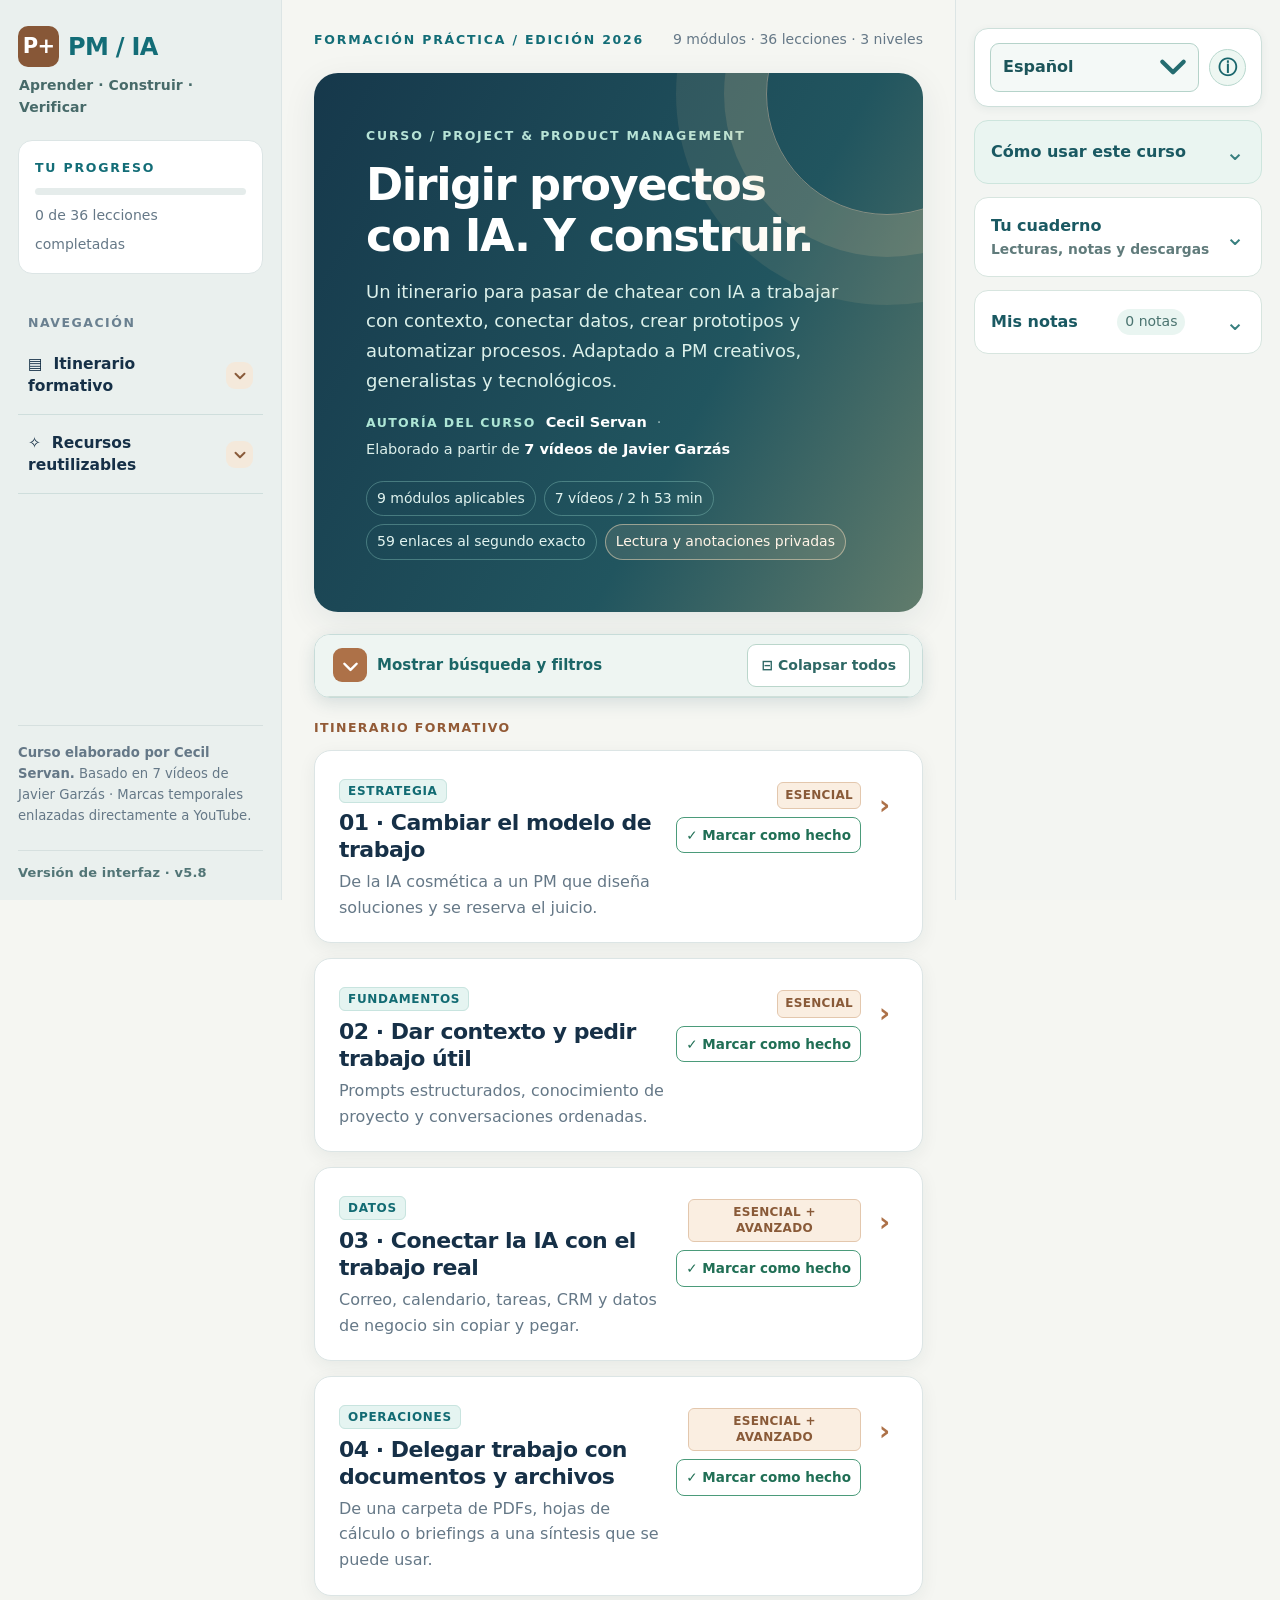
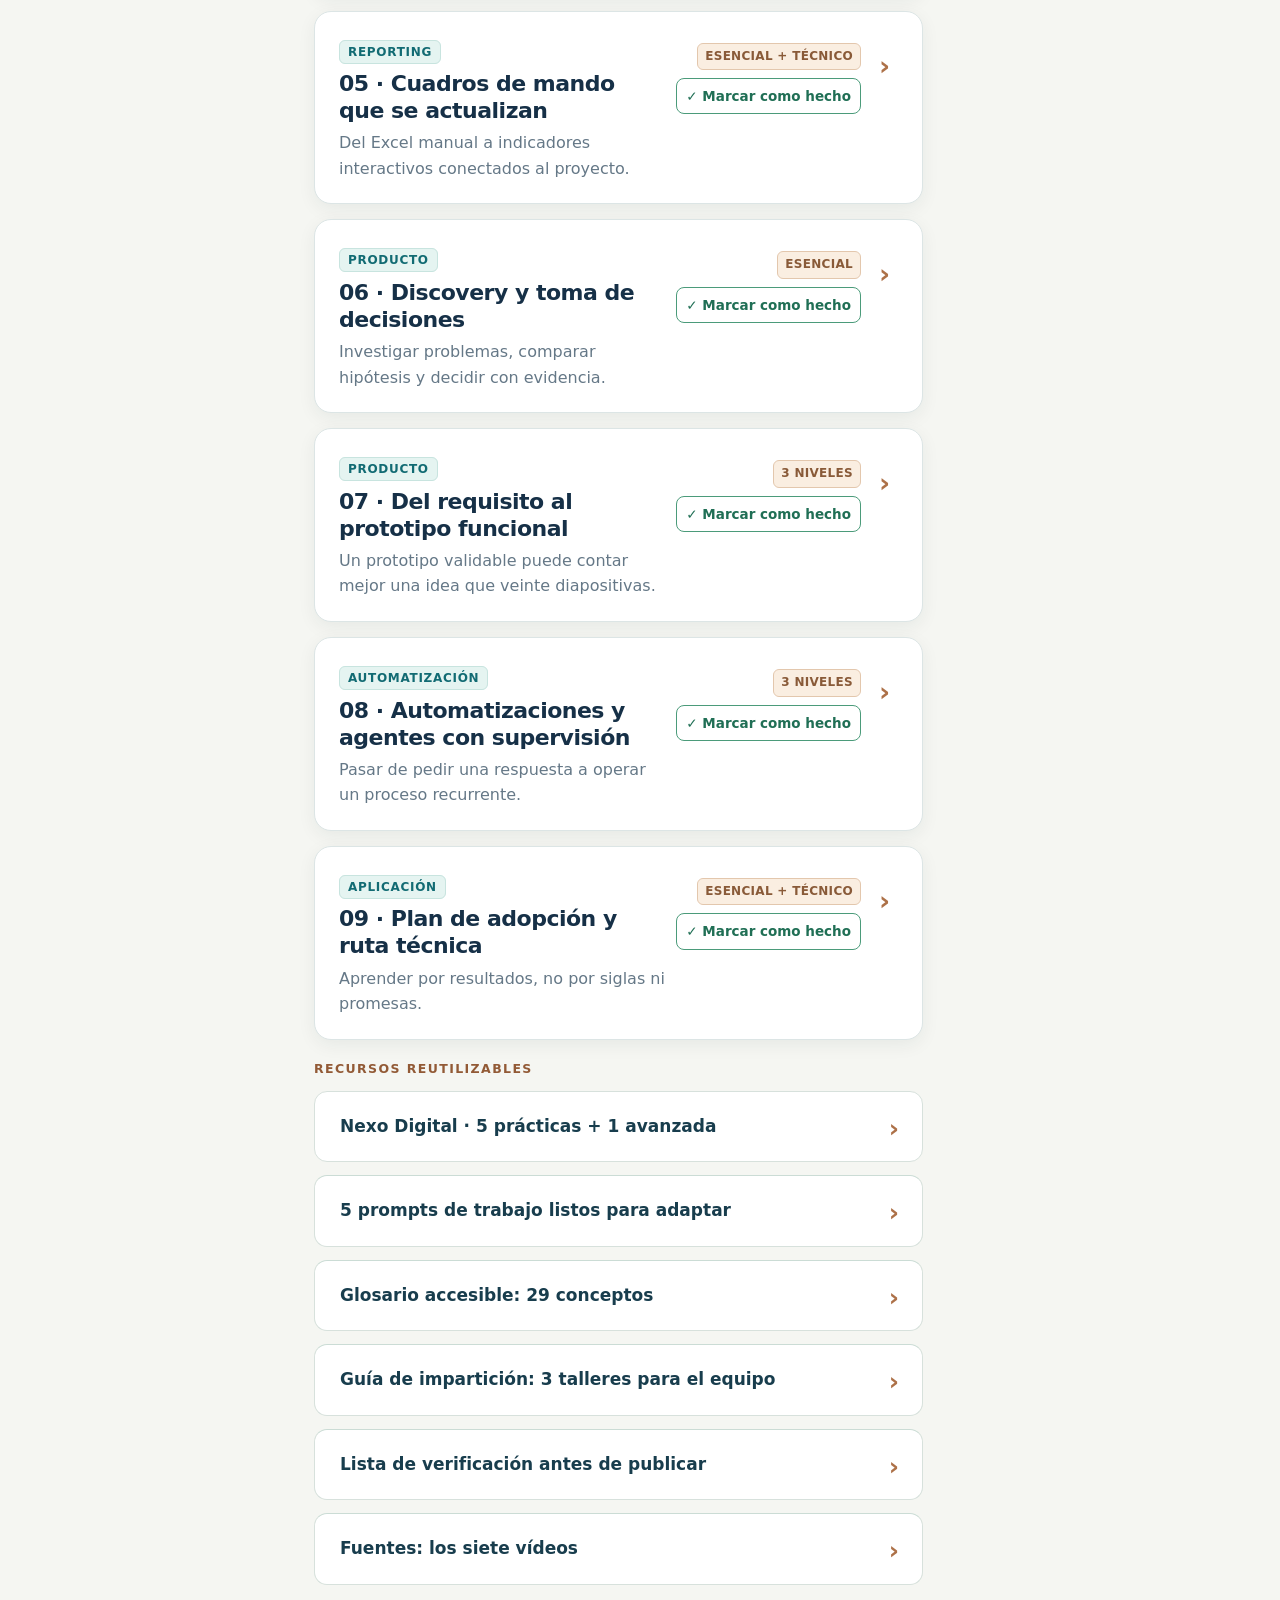
==== commit f98f3ff7: "feat: integrar laboratorio Nexo Digital v5.8 en ES/EN/CA" ====
--- a/index.html
+++ b/index.html
@@ -477,13 +477,14 @@
   .mobile-float-controls .mobile-progress-track{flex:1 1 auto!important;height:8px!important;align-self:center!important;}
   .mobile-float-controls .mobile-progress-count{font-size:14px!important;line-height:1!important;align-self:center!important;white-space:nowrap!important;}
   .mobile-float-controls>#floatTools{order:2!important;margin-right:-5px!important;}
+  /* Enlarge only the wrench artwork by 20% without changing the button hit area or spacing. */
+  .mobile-float-controls>#floatTools svg{transform:translate(3px,-2px) scale(1.2)!important;transform-origin:center!important;}
   .mobile-float-controls>#floatMenu{order:3!important;margin-left:-5px!important;}
   .mobile-float-controls>#mobileProgress{order:0!important;}
-  /* Gmail-style inward chevrons, isolated on the left edge. */
-  #floatCollapse.mobile-standalone-fold{display:grid!important;place-items:center!important;position:fixed!important;z-index:155!important;top:calc(env(safe-area-inset-top) + 92px)!important;left:calc(env(safe-area-inset-left) + 8px)!important;right:auto!important;bottom:auto!important;margin:0!important;border-radius:11px!important;background:#fff!important;color:#4b5051!important;border:1px solid #d4ddda!important;box-shadow:0 5px 18px #183f4733!important;width:44px!important;height:44px!important;padding:7px!important;touch-action:manipulation!important;}
-  #floatCollapse.mobile-standalone-fold[hidden]{display:none!important;}
-  #floatCollapse.mobile-standalone-fold svg{width:29px!important;height:29px!important;stroke-width:2.6!important;stroke-linecap:round!important;stroke-linejoin:round!important;}
-  #floatCollapse.mobile-standalone-fold:hover,#floatCollapse.mobile-standalone-fold:focus-visible{background:#eaf5f1!important;outline-offset:2px!important;}
+  /* Collapse belongs to the same floating row as progress, to its left. */
+  .mobile-float-controls>#floatCollapse{order:-1!important;color:#12686e!important;background:transparent!important;border-color:transparent!important;box-shadow:none!important;}
+  .mobile-float-controls>#floatCollapse svg{stroke:currentColor!important;stroke-width:2.1!important;stroke-linecap:round!important;stroke-linejoin:round!important;}
+  .mobile-float-controls>#floatCollapse:hover,.mobile-float-controls>#floatCollapse:focus-visible{background:#e3f2ed!important;border-color:#accdc1!important;}
 }
 @media (max-width:600px){
  .mobile-float-controls>#mobileProgress{flex-basis:118px!important;width:118px!important;min-height:42px!important;height:42px!important;padding:6px 7px!important;gap:6px!important;}
@@ -496,16 +497,14 @@
  .mobile-float-controls>#mobileProgress{flex-basis:100px!important;width:100px!important;min-height:39px!important;height:39px!important;padding:5px!important;gap:4px!important;}
  .mobile-float-controls .mobile-progress-count{font-size:12px!important;}
  .mobile-float-controls{gap:5px!important;}
- #floatCollapse.mobile-standalone-fold{width:40px!important;height:40px!important;left:6px!important;}
 }
 @media (max-height:440px) and (orientation:landscape){
  .mobile-float-controls>#mobileProgress{height:37px!important;min-height:37px!important;flex-basis:113px!important;width:113px!important;}
- #floatCollapse.mobile-standalone-fold{top:calc(env(safe-area-inset-top) + 76px)!important;width:39px!important;height:39px!important;}
-}
-@media print{#floatCollapse.mobile-standalone-fold{display:none!important;}}
-</style></head>
+}
+@media print{#floatCollapse{display:none!important;}}
+</style><link rel="stylesheet" href="/assets/nexo-labs.css"></head>
 <body><div class="layout">
-<aside class="nav"><div class="logo"><span class="mark">P+</span><span>PM / IA</span></div><div class="nav-motto">Aprender · Construir · Verificar</div><div class="progress-wrap"><div class="kicker">Tu progreso</div><div class="progress-track"><div class="progress-fill" id="progressFill"></div></div><small id="progressText">0 de 36 lecciones</small></div><div class="nav-heading">NAVEGACIÓN</div><nav aria-label="NAVEGACIÓN" class="sidenav" id="sidenav"><details class="nav-group" id="navModules"><summary><span>▤ &nbsp;Itinerario formativo</span><span aria-hidden="true" class="nav-arrow"><svg fill="none" height="18" stroke="currentColor" stroke-linecap="round" stroke-linejoin="round" stroke-width="2.6" viewbox="0 0 24 24" width="18"><path d="m6 9 6 6 6-6"></path></svg></span></summary><div class="nav-module-list" id="navModuleItems"></div></details><details class="nav-group" id="navResources"><summary><span>✧ &nbsp;Recursos reutilizables</span><span aria-hidden="true" class="nav-arrow"><svg fill="none" height="18" stroke="currentColor" stroke-linecap="round" stroke-linejoin="round" stroke-width="2.6" viewbox="0 0 24 24" width="18"><path d="m6 9 6 6 6-6"></path></svg></span></summary><div class="nav-resource-list"><button class="nav-primary" data-anchor="prompts" type="button"><span aria-hidden="true">✧</span> Prompts</button><button class="nav-primary" data-anchor="glossary" type="button"><span aria-hidden="true">◈</span> Glosario</button><button class="nav-primary" data-anchor="workshops" type="button"><span aria-hidden="true">▧</span> Guía de impartición</button><button class="nav-primary" data-anchor="checks" type="button"><span aria-hidden="true">☑</span> Lista de verificación</button><button class="nav-primary" data-anchor="sources" type="button"><span aria-hidden="true">▣</span> Fuentes</button></div></details></nav><p class="nav-foot"><strong>Curso elaborado por Cecil Servan.</strong> Basado en 7 vídeos de Javier Garzás · Marcas temporales enlazadas directamente a YouTube.</p><div class="interface-version">Versión de interfaz · v5.7</div></aside>
+<aside class="nav"><div class="logo"><span class="mark">P+</span><span>PM / IA</span></div><div class="nav-motto">Aprender · Construir · Verificar</div><div class="progress-wrap"><div class="kicker">Tu progreso</div><div class="progress-track"><div class="progress-fill" id="progressFill"></div></div><small id="progressText">0 de 36 lecciones</small></div><div class="nav-heading">NAVEGACIÓN</div><nav aria-label="NAVEGACIÓN" class="sidenav" id="sidenav"><details class="nav-group" id="navModules"><summary><span>▤ &nbsp;Itinerario formativo</span><span aria-hidden="true" class="nav-arrow"><svg fill="none" height="18" stroke="currentColor" stroke-linecap="round" stroke-linejoin="round" stroke-width="2.6" viewbox="0 0 24 24" width="18"><path d="m6 9 6 6 6-6"></path></svg></span></summary><div class="nav-module-list" id="navModuleItems"></div></details><details class="nav-group" id="navResources"><summary><span>✧ &nbsp;Recursos reutilizables</span><span aria-hidden="true" class="nav-arrow"><svg fill="none" height="18" stroke="currentColor" stroke-linecap="round" stroke-linejoin="round" stroke-width="2.6" viewbox="0 0 24 24" width="18"><path d="m6 9 6 6 6-6"></path></svg></span></summary><div class="nav-resource-list"><button class="nav-primary" data-anchor="prompts" type="button"><span aria-hidden="true">✧</span> Prompts</button><button class="nav-primary" data-anchor="glossary" type="button"><span aria-hidden="true">◈</span> Glosario</button><button class="nav-primary" data-anchor="workshops" type="button"><span aria-hidden="true">▧</span> Guía de impartición</button><button class="nav-primary" data-anchor="checks" type="button"><span aria-hidden="true">☑</span> Lista de verificación</button><button class="nav-primary" data-anchor="sources" type="button"><span aria-hidden="true">▣</span> Fuentes</button></div></details></nav><p class="nav-foot"><strong>Curso elaborado por Cecil Servan.</strong> Basado en 7 vídeos de Javier Garzás · Marcas temporales enlazadas directamente a YouTube.</p><div class="interface-version">Versión de interfaz · v5.8</div></aside>
 <main class="main" id="main"><div class="topline"><div class="kicker">Formación práctica / edición 2026</div><div class="mini">9 módulos · 36 lecciones · 3 niveles</div></div>
 <section class="hero"><div class="kicker">CURSO / PROJECT &amp; PRODUCT MANAGEMENT</div><h1>Dirigir proyectos<br/>con IA. Y construir.</h1><p>Un itinerario para pasar de chatear con IA a trabajar con contexto, conectar datos, crear prototipos y automatizar procesos. Adaptado a PM creativos, generalistas y tecnológicos.</p><div class="hero-credit"><span class="credit-label">AUTORÍA DEL CURSO</span><strong>Cecil Servan</strong><span class="credit-sep">·</span><span>Elaborado a partir de <strong>7 vídeos de Javier Garzás</strong></span></div><div class="hero-tags"><span>9 módulos aplicables</span><span>7 vídeos / 2 h 53 min</span><span>59 enlaces al segundo exacto</span><span>Lectura y anotaciones privadas</span></div></section>
 <section aria-label="Herramientas de navegación" class="toolbar compact" id="toolsPanel"><div class="toolbar-head"><button aria-controls="toolsBody" aria-expanded="false" class="tools-toggle" id="toggleTools" type="button"><span aria-hidden="true" id="toolArrow"><svg fill="none" height="21" stroke="currentColor" stroke-linecap="round" stroke-linejoin="round" stroke-width="2.8" viewbox="0 0 24 24" width="21"><path d="m5 14 7-7 7 7"></path></svg></span><span id="toolsLabel">Mostrar búsqueda y filtros</span></button><button class="lightbutton all-collapse" id="collapseAll" title="Colapsar todos" type="button"><span aria-hidden="true">⊟</span> Colapsar todos</button></div><div hidden="" id="toolsBody"><div class="searchline"><input aria-label="Buscar en el curso" class="search" id="search" placeholder="Buscar conceptos, ejemplos, herramientas…" type="search"/><button class="lightbutton" id="clearSearch" title="Limpiar">Limpiar</button></div><div class="filter-block"><div class="filter-heading"><span aria-hidden="true" class="filter-icon">◈</span> TEMA</div><div class="filter-row" id="filters"></div></div><div class="filter-block level-block"><div class="filter-heading"><span aria-hidden="true" class="filter-icon">◉</span> NIVEL</div><div class="filter-row" id="audiences"></div></div><div class="filter-block progress-block"><div class="filter-heading"><span aria-hidden="true" class="filter-icon">✓</span> PROGRESO</div><div class="filter-row" id="progressFilters"></div></div><div class="tip" id="selectionHelp"><span aria-hidden="true" class="tip-light">💡</span><span>Selecciona el texto que quieras destacar en una lección, pulsa <strong>Destacar selección</strong> y podrás añadirle un comentario.</span></div><div class="mutednote" id="resultsText" style="margin-top:10px">9 módulos disponibles</div></div></section>
@@ -530,6 +529,7 @@
 <div class="selection-banner" hidden="" id="selectionBanner"><span id="selectionSummary">Texto seleccionado</span><button id="highlightSelection">✎ Destacar selección</button><button aria-label="Cancelar selección" id="dismissSelection" style="padding:4px 8px">×</button></div>
 <div class="modal-backdrop" hidden="" id="modal"><div aria-labelledby="modalTitle" aria-modal="true" class="dialog" role="dialog"><h2 id="modalTitle">Añadir comentario</h2><div class="quote" id="modalQuote"></div><label for="modalText" style="font-size:12px;font-weight:800">Comentario (opcional)</label><textarea id="modalText" placeholder="Idea para probar, duda, ejemplo aplicable…"></textarea><div class="dialog-actions"><button class="lightbutton" id="cancelNote">Cancelar</button><button class="primary" id="saveNote">Guardar destacado</button></div></div></div>
 <div class="toast" hidden="" id="toast"></div>
+<script src="/assets/nexo-labs.js"></script>
 <script>
 'use strict';
 const COURSE={"title":"PROJECT & PRODUCT MANAGEMENT CON IA","subtitle":"Curso práctico para PM generalistas, creativos y perfiles técnicos","edition":"Edición 2026 · 7 vídeos · 2 h 53 min de material fuente","videos":[{"n":1,"title":"El dashboard de mi proyecto en 3 min con Claude Code","id":"N5HpfPhp13k","url":"https://www.youtube.com/watch?v=N5HpfPhp13k"},{"n":2,"title":"Claude Code para gestión de proyectos sin saber programar","id":"-QKnfdAjgjY","url":"https://www.youtube.com/watch?v=-QKnfdAjgjY"},{"n":3,"title":"El PM que aún escribe requisitos está antiguo gracias a IAs como Claude Design","id":"yfp9e8SvhGE","url":"https://www.youtube.com/watch?v=yfp9e8SvhGE"},{"n":4,"title":"La mayoría usa ChatGPT/Claude para chatear y NO para gestionar: 15 trucos","id":"XW-gFpXTVpM","url":"https://www.youtube.com/watch?v=XW-gFpXTVpM"},{"n":5,"title":"Ya no gestionas, ahora tú también construyes con IA","id":"Zklb5vmFnOU","url":"https://www.youtube.com/watch?v=Zklb5vmFnOU"},{"n":6,"title":"El viejo Product Manager ha muerto: bienvenido el IA PM","id":"U4Iq_rywlnY","url":"https://www.youtube.com/watch?v=U4Iq_rywlnY"},{"n":7,"title":"El manager ya es el nuevo técnico: IA, vibe coding y GitHub","id":"8Rcnj_JsZ84","url":"https://www.youtube.com/watch?v=8Rcnj_JsZ84"}],"modules":[{"id":"mentalidad","tag":"Estrategia","title":"01 · Cambiar el modelo de trabajo","deck":"De la IA cosmética a un PM que diseña soluciones y se reserva el juicio.","objective":"Identificar trabajo que merece eliminarse, delegarse o automatizarse antes de elegir herramientas.","lessons":[{"title":"La IA no es otra plantilla de correo","text":"Garzás contrapone el uso superficial del chatbot con una transformación del trabajo: dejar de transportar información entre aplicaciones y empezar a producir resultados verificables. Es su tesis, no una predicción demostrada de que todos los roles de PM desaparezcan.","action":"Pregunta al equipo: ¿qué entregables producimos por inercia y cuáles ayudan realmente a decidir?","refs":[{"v":5,"at":"15:10","label":"Crítica a la «IA cosmética»"},{"v":7,"at":"04:23","label":"El perfil IA Manager"}],"advanced":false,"level":"Esencial"},{"title":"Antes de automatizar: eliminar → delegar → simplificar → IA","text":"El autor propone frenar el FOMO: eliminar actividad sin valor, delegar la que corresponda, agilizar el procedimiento y solo entonces automatizar con IA. Así evitamos convertir un proceso malo en uno malo pero más rápido.","action":"Elige un informe recurrente y cuestiona cada paso: propósito, destinatario, frecuencia y utilidad.","refs":[{"v":5,"at":"10:17","label":"Criterio frente al FOMO"}],"advanced":false,"level":"Esencial"},{"title":"El PM como constructor de pruebas","text":"La propuesta no exige escribir código: un gestor creativo puede crear un prototipo, un tablero o una pequeña herramienta interna para validar ideas; un técnico puede ir más lejos. La aprobación final sigue siendo humana.","action":"Sustituye una presentación abstracta por un pequeño objeto que el cliente pueda probar.","refs":[{"v":5,"at":"19:28","label":"Gestionar también es construir"},{"v":7,"at":"05:03","label":"Prototipos frente a documentos"}],"advanced":false,"level":"Esencial"},{"title":"Diagnóstico de madurez, sin perseguir modas","text":"La charla larga plantea niveles: chat básico; IA contextualizada y conectada; apps rápidas; software con controles; agentes y rutinas. Es una escala orientativa del ponente, no un estándar de certificación.","action":"Marca el nivel actual de cada equipo y un siguiente paso que aporte valor medible.","refs":[{"v":5,"at":"28:53","label":"Los cinco niveles"}],"advanced":false,"level":"Esencial"}],"exercise":["Inventariar 5 tareas semanales que consuman tiempo.","Elegir solo una con efecto medible (horas, errores o retrasos).","Definir quién revisa el resultado y cómo se detecta un error."],"deliverable":"Un mini-caso priorizado y su indicador de éxito.","warning":null},{"id":"contexto","tag":"Fundamentos","title":"02 · Dar contexto y pedir trabajo útil","deck":"Prompts estructurados, conocimiento de proyecto y conversaciones ordenadas.","objective":"Conseguir resultados repetibles sin tener que explicar el proyecto en cada consulta.","lessons":[{"title":"Contexto estable y contexto de tarea","text":"La IA necesita información que no conoce: objetivos, cliente, restricciones, tono, roles, fechas y criterios. Diferencia instrucciones permanentes del equipo y el material específico de cada encargo. No supongas que la memoria es completa o infalible.","action":"Crea un archivo breve «contexto-proyecto.md» con propósito, público, criterios, decisiones y fuentes.","refs":[{"v":4,"at":"00:33","label":"Memoria y contexto"},{"v":4,"at":"08:01","label":"Proyectos compartidos"}],"advanced":false,"level":"Esencial"},{"title":"Prompt con cuatro piezas","text":"Una formulación útil contiene contexto, papel esperado, tarea y formato de salida (esquema CRTR citado por el autor). Añade ejemplos y criterios de comprobación, y pide separar hechos, inferencias y propuestas.","action":"Convierte «hazme un plan» en «con estas restricciones, propón 3 alternativas con coste, riesgo y evidencia».","refs":[{"v":6,"at":"03:23","label":"Prompts profesionales"}],"advanced":false,"level":"Esencial"},{"title":"Agrupar por proyecto, producto o cliente","text":"Los espacios de proyecto reúnen chats, instrucciones y documentos. Son un espacio de trabajo, no una garantía universal de memoria compartida: el comportamiento depende de la plataforma y de sus ajustes.","action":"Crea un espacio por cliente o producto y distribuye el trabajo en conversaciones especializadas.","refs":[{"v":4,"at":"08:01","label":"Organización por proyectos"}],"advanced":false,"level":"Esencial"},{"title":"Modelo, modalidad y coste","text":"El ponente recomienda no usar siempre el modelo más potente. Adapta capacidad y gasto a la complejidad: redacción simple, síntesis de fuentes o priorización estratégica requieren distintos niveles de análisis.","action":"Define un modelo habitual para tareas ordinarias y otro para decisiones difíciles; revisa el resultado.","refs":[{"v":4,"at":"01:26","label":"Selector de modelos"}],"advanced":false,"level":"Esencial"}],"exercise":["Redactar un contexto compartido de 1 página.","Crear un prompt reusable para un acta, briefing o evaluación de riesgos.","Solicitar una segunda revisión con una perspectiva contraria."],"deliverable":"Kit inicial: contexto + prompt + pauta de revisión.","warning":null},{"id":"conectores","tag":"Datos","title":"03 · Conectar la IA con el trabajo real","deck":"Correo, calendario, tareas, CRM y datos de negocio sin copiar y pegar.","objective":"Entender qué resuelve un conector y cuándo pedir a un perfil técnico que lo configure.","lessons":[{"title":"MCP: conectar herramientas, no inventar datos","text":"Model Context Protocol permite que un cliente de IA use herramientas conectadas, sujeto a permisos. El valor no es la sigla: consultar datos actuales de Jira/Notion, CRM, calendario o correo y combinarlos en una respuesta.","action":"Pide un listado de bloqueos abiertos sustentado en tareas reales, con enlaces a los registros.","refs":[{"v":4,"at":"03:32","label":"Conectores de trabajo diario"},{"v":1,"at":"06:11","label":"Dashboard conectado"}],"advanced":false,"level":"Esencial"},{"title":"De aplicaciones aisladas a consultas transversales","text":"En los ejemplos se combinan datos de gestión con archivos y correo: estado del proyecto, asuntos pendientes y responsables. La IA puede proponer una agenda semanal sin hacer exportaciones manuales, si tiene acceso autorizado.","action":"Ejemplo: «Cruza los hitos de esta semana con los bloqueos abiertos y el último correo del cliente».","refs":[{"v":1,"at":"07:14","label":"Notion con datos en vivo"},{"v":2,"at":"12:32","label":"Cruce con Gmail o Jira"}],"advanced":false,"level":"Esencial"},{"title":"Tres mecanismos distintos: conector, workflow y RAG","text":"MCP expone funciones/datos de sistemas; un workflow encadena acciones y condiciones; RAG recupera documentos para contextualizar respuestas. Son complementarios y no conviene tratarlos como sinónimos.","action":"Dibuja un esquema: fuente → consulta/recuperación → análisis IA → revisión humana → acción.","refs":[{"v":6,"at":"18:11","label":"Workflows, RAG y MCP"},{"v":7,"at":"08:29","label":"Vocabulario técnico mínimo"}],"advanced":true,"level":"Avanzado"},{"title":"Permisos y trazabilidad antes que automatismo","text":"La conexión puede permitir lectura o escritura. Empieza en lectura cuando sea posible; limita cuentas, datos sensibles y alcance; registra fuente y fecha; exige confirmación para cambios o envíos. Esta es una recomendación de implementación, no una función garantizada por cualquier conector.","action":"Define una matriz sencilla: aplicación, datos accesibles, permiso, responsable y acción de riesgo.","refs":[{"v":2,"at":"04:54","label":"Acceso a sistemas y archivos"},{"v":1,"at":"11:37","label":"Información local frente a conectada"}],"advanced":true,"level":"Avanzado"}],"exercise":["Seleccionar dos herramientas del trabajo que hoy consultamos por separado.","Definir una pregunta transversal que sería valiosa.","Diseñar permisos mínimos y validación del resultado."],"deliverable":"Mapa de conexión y primera consulta verificable.","warning":"Precaución: las descripciones comerciales de un conector no sustituyen probar sus permisos efectivos."},{"id":"archivos","tag":"Operaciones","title":"04 · Delegar trabajo con documentos y archivos","deck":"De una carpeta de PDFs, hojas de cálculo o briefings a una síntesis que se puede usar.","objective":"Automatizar consolidación, clasificación y transformación de archivos sin perder el control.","lessons":[{"title":"Procesar carpetas, no documentos uno a uno","text":"Claude Code se presenta también para personas que no programan: puede operar sobre archivos de una carpeta autorizada y elaborar resúmenes, tablas o informes. El caso de uso es especialmente útil en operaciones de PM.","action":"Agrupa briefings, actas y cronogramas; pide inventario, duplicidades, decisiones y tareas abiertas.","refs":[{"v":2,"at":"00:41","label":"Qué es Claude Code"},{"v":2,"at":"06:56","label":"Leer una carpeta completa"}],"advanced":false,"level":"Esencial"},{"title":"Normalizar información heterogénea","text":"La IA puede transformar PDFs, CSV y hojas de cálculo a una estructura común, facilitando inventarios, análisis de costes y clasificación documental. Hay que revisar totales, columnas y casos no interpretados.","action":"Convierte distintos presupuestos de proveedores en una tabla comparativa con moneda y supuestos.","refs":[{"v":2,"at":"08:24","label":"Clasificar y transformar"}],"advanced":false,"level":"Esencial"},{"title":"Artefactos visuales para conversar","text":"Un artefacto puede convertir una lista o métricas en un cuadro interactivo, mapa de experiencia o catálogo navegable. No sustituye la fuente de datos: hace más comprensible la conversación con el equipo.","action":"Crea una vista visual de dependencias o un customer journey editable.","refs":[{"v":4,"at":"06:00","label":"Artefactos y visuales"},{"v":2,"at":"09:44","label":"Aplicación visual con datos"}],"advanced":false,"level":"Esencial"},{"title":"Skills: procedimientos reutilizables","text":"El ponente describe las skills como procedimientos empaquetados: instrucciones, recursos y pasos para repetir tareas. Una plantilla de revisión de briefing, actas o informes puede convertirse en capacidad reusable si la plataforma lo soporta.","action":"Documenta una rutina de 5 pasos y pruébala con dos proyectos distintos.","refs":[{"v":4,"at":"17:00","label":"Skills como biblioteca operativa"}],"advanced":true,"level":"Avanzado"}],"exercise":["Escoger una carpeta de prueba con datos anonimizados.","Solicitar un inventario de decisiones, riesgos y ausencias con citas a documentos.","Comprobar manualmente una muestra de al menos 5 resultados."],"deliverable":"Resumen auditable y plantilla de clasificación.","warning":null},{"id":"dashboards","tag":"Reporting","title":"05 · Cuadros de mando que se actualizan","deck":"Del Excel manual a indicadores interactivos conectados al proyecto.","objective":"Diseñar un dashboard útil para decidir y progresar hacia un reporte recurrente.","lessons":[{"title":"Nivel 1: datos subidos al chat","text":"La demo comienza con un Excel y un prompt para analizar costes, plazo, alcance y calidad; después construye un artefacto interactivo. Este nivel sirve para validar el formato y la utilidad antes de conectar sistemas.","action":"Pide un tablero con cuatro KPI, desviaciones, fuentes y preguntas para el comité.","refs":[{"v":1,"at":"02:36","label":"Excel → análisis"},{"v":1,"at":"03:16","label":"Artefacto interactivo"}],"advanced":false,"level":"Esencial"},{"title":"Nivel 2: datos vivos vía conector","text":"El siguiente salto consulta una herramienta de gestión como Notion y cruza información de otras aplicaciones. La recomendación es diseñar qué métricas son fiables, no solo qué gráficos lucen bien.","action":"Enseña de dónde sale cada cifra y cuándo fue actualizada.","refs":[{"v":1,"at":"07:14","label":"Demo con Notion"}],"advanced":false,"level":"Esencial"},{"title":"Nivel 3: combinar carpetas y aplicaciones","text":"En el vídeo se utiliza Claude Code para combinar archivos locales con Notion y obtener un dashboard más completo. No depende de exportar cada dato por separado; depende de accesos efectivos y fuentes consistentes.","action":"Combina planificación, riesgos y gasto de tres fuentes con un diccionario de indicadores.","refs":[{"v":1,"at":"12:47","label":"Paso a Claude Code"},{"v":1,"at":"13:49","label":"Cruce de carpeta y Notion"}],"advanced":true,"level":"Técnico"},{"title":"De informe puntual a rutina revisada","text":"El autor plantea automatizar el informe de los viernes. Diseña una secuencia: recoger → contrastar → sintetizar → generar borrador → aprobar → distribuir. No publiques automáticamente conclusiones sensibles sin supervisión.","action":"Programa el borrador del reporte; el PM aprueba desviaciones y comentarios antes de compartir.","refs":[{"v":1,"at":"19:51","label":"Informe semanal recurrente"}],"advanced":false,"level":"Esencial"}],"exercise":["Escoger 4 indicadores que provoquen decisiones.","Acordar definiciones, orígenes y periodicidad de cada métrica.","Crear un informe con «qué cambió / por qué / decisión requerida»."],"deliverable":"Dashboard piloto y checklist de validación.","warning":"No confundir un gráfico bien generado con datos correctos o actualizados."},{"id":"discovery","tag":"Producto","title":"06 · Discovery y toma de decisiones","deck":"Investigar problemas, comparar hipótesis y decidir con evidencia.","objective":"Acortar la fase exploratoria sin confundir investigación sintética con validación real.","lessons":[{"title":"La investigación empieza por el problema","text":"El autor recomienda usar búsquedas profundas y exploración asistida para conocer mercado, alternativas y tendencias. La salida debe distinguir observaciones, fuentes y supuestos; las respuestas de IA no son entrevistas reales.","action":"Redacta tres hipótesis y pide evidencia a favor, evidencia en contra y preguntas abiertas.","refs":[{"v":6,"at":"11:37","label":"Discovery con búsquedas profundas"}],"advanced":false,"level":"Esencial"},{"title":"Navegación asistida de páginas y competidores","text":"El vídeo de los 15 trucos describe una extensión que permite a un agente recorrer páginas y detectar patrones. Es útil para recopilación exploratoria, siempre respetando términos de uso, privacidad y restricciones de acceso.","action":"Compara la experiencia pública de tres competidores con criterios idénticos.","refs":[{"v":4,"at":"11:00","label":"Navegación y exploración web"}],"advanced":false,"level":"Esencial"},{"title":"Explorar el user journey visualmente","text":"Mapas de historias de usuario, journeys y diagramas ayudan a hacer visibles fricciones y oportunidades; con IA se pueden generar y revisar junto a stakeholders. La calidad depende del material que se introduzca.","action":"Genera el recorrido de un asistente a un evento o cliente de una campaña; valida con una persona usuaria.","refs":[{"v":4,"at":"06:50","label":"Visuales interactivos"}],"advanced":false,"level":"Esencial"},{"title":"Decidir con desacuerdo explícito","text":"Una investigación útil debe comparar opciones, coste, incertidumbre y reversibilidad. Incorporar un «abogado del diablo» como paso editorial es una extensión práctica del curso, no una técnica atribuida literalmente al autor.","action":"Pide tres posibles motivos por los que la recomendación ganadora podría fallar.","refs":[{"v":5,"at":"09:22","label":"FOMO y criterio"},{"v":6,"at":"11:37","label":"Discovery más rápido"}],"advanced":false,"level":"Esencial"}],"exercise":["Elegir una mejora de experiencia real.","Investigar el problema y trazar mapa de alternativas.","Diseñar una entrevista o test que confirme o refute la hipótesis."],"deliverable":"Ficha de decisión con evidencia y siguiente experimento.","warning":"La IA acelera la preparación del discovery; no reemplaza la observación directa del usuario."},{"id":"prototipos","tag":"Producto","title":"07 · Del requisito al prototipo funcional","deck":"Un prototipo validable puede contar mejor una idea que veinte diapositivas.","objective":"Diseñar pruebas rápidas y especificaciones mínimas sin confundirlas con producción.","lessons":[{"title":"Cuatro formas de expresar una necesidad","text":"La evolución que presenta el ponente va de requisitos exhaustivos a historias de usuario; después, specs orientadas a IA y prototipos funcionales. No son sustituciones universales: conviven según riesgo, alcance y necesidad de colaboración.","action":"Para una misma funcionalidad crea una historia de usuario y una demo navegable.","refs":[{"v":3,"at":"01:46","label":"De cascada a historias de usuario"},{"v":3,"at":"06:15","label":"Aparición de las specs"}],"advanced":false,"level":"Esencial"},{"title":"Vibe coding para validar antes de desarrollar","text":"Herramientas generativas permiten construir interfaces y flujos funcionales sin programar manualmente. La propuesta principal es validar comportamiento e intuición con usuarios beta, no desplegar una aplicación crítica sin ingeniería.","action":"Crea una demo de reserva de plaza o seguimiento de una campaña y observa a dos usuarios.","refs":[{"v":6,"at":"06:57","label":"Prototipos reales"},{"v":3,"at":"09:02","label":"Prototipos operativos"}],"advanced":false,"level":"Esencial"},{"title":"Specs pequeñas, criterios observables","text":"Una spec es una definición persistente para orientar a la IA: objetivo, entradas, restricciones, comportamiento esperado, casos límite y criterios de aceptación. El autor advierte del riesgo de reproducir una «cascada» de requisitos gigantes.","action":"Escribe una spec de una página y tres pruebas de aceptación verificables.","refs":[{"v":6,"at":"15:25","label":"Spec-driven development"},{"v":3,"at":"06:51","label":"Spec como fuente persistente"}],"advanced":true,"level":"Avanzado"},{"title":"Diseño conectado al prototipo","text":"En la transcripción se presenta Claude Design junto a Claude Code como una manera de coordinar diseño y construcción. El principio reutilizable es trabajar con prototipos visuales para obtener feedback; verifica disponibilidad actual de cada herramienta.","action":"Prepara dos variantes de experiencia y una batería de preguntas de test.","refs":[{"v":4,"at":"19:30","label":"Diseño con IA"},{"v":7,"at":"05:03","label":"Enseñar algo funcionando"}],"advanced":true,"level":"Técnico"}],"exercise":["Seleccionar una necesidad concreta con bajo riesgo.","Crear un prototipo navegable limitado a un flujo.","Testarlo con 2–3 personas y anotar fallos antes de encargar el desarrollo."],"deliverable":"Prototipo + criterio de aceptación + feedback.","warning":"Un prototipo con IA no acredita seguridad, accesibilidad, rendimiento ni aptitud para producción."},{"id":"agentes","tag":"Automatización","title":"08 · Automatizaciones y agentes con supervisión","deck":"Pasar de pedir una respuesta a operar un proceso recurrente.","objective":"Diseñar automatizaciones útiles, controladas y medibles.","lessons":[{"title":"Automatización vs agente","text":"Una automatización sigue pasos o reglas conocidas. Un agente puede planificar acciones intermedias para resolver un objetivo usando herramientas disponibles. Cuanta más autonomía, mayor necesidad de límites, registros y aprobación.","action":"Separa tres actividades: consulta, preparación de borrador y acción externa definitiva.","refs":[{"v":4,"at":"12:40","label":"IA operando en el equipo"},{"v":5,"at":"39:53","label":"Agentes con rutinas"}],"advanced":false,"level":"Esencial"},{"title":"Rutinas programadas: el viernes sin trabajo repetitivo","text":"Una práctica es generar un borrador semanal de riesgos, decisiones y próximos pasos combinando fuentes. El valor real se mide en horas ahorradas y menos omisiones, no en que «trabaje mientras duermes».","action":"Diseña una rutina de seguimiento con frecuencia, fuentes, salida y destinatario.","refs":[{"v":4,"at":"13:30","label":"Tareas programadas"},{"v":1,"at":"19:51","label":"Rutina de reporting"}],"advanced":false,"level":"Esencial"},{"title":"Control humano en acciones con impacto","text":"No conviene dar autonomía para cambiar contratos, enviar comunicaciones externas, aprobar pagos o borrar documentos sin confirmación. Define acceso mínimo, límites de ejecución, registro y modo de revertir. Estas salvaguardas son criterio editorial añadido.","action":"Establece una regla: «consultar y proponer» automático; «ejecutar» con aprobación.","refs":[{"v":5,"at":"40:00","label":"Agentes especializados"},{"v":2,"at":"18:40","label":"Avisos antes de usar"}],"advanced":true,"level":"Avanzado"},{"title":"Una app interna a medida puede ser mejor","text":"El autor relata un caso de integración de varias fuentes para entender intereses de su audiencia mediante un pequeño sistema desarrollado con asistencia de IA. Es un ejemplo del potencial y no una promesa de tiempos equivalentes en otros contextos.","action":"Busca un proceso de «copiar entre tres herramientas» que justifique un piloto.","refs":[{"v":5,"at":"02:30","label":"Caso de integración desde Telegram"},{"v":5,"at":"35:00","label":"Aplicaciones internas rápidas"}],"advanced":true,"level":"Técnico"}],"exercise":["Definir una tarea recurrente con frecuencia y valor esperado.","Diseñar entrada, decisiones, salida, permisos y puntos de aprobación.","Ejecutar un piloto con datos de prueba y medir errores."],"deliverable":"Ficha de automatización con controles y propietario.","warning":"No concedas permisos de escritura generalizados por comodidad."},{"id":"ruta","tag":"Aplicación","title":"09 · Plan de adopción y ruta técnica","deck":"Aprender por resultados, no por siglas ni promesas.","objective":"Convertir el curso en una transformación gradual y medible.","lessons":[{"title":"Ruta común: tres pilotos en 30 días","text":"Semana 1: contexto y un prompt de alto uso. Semana 2: archivo o reporte repetitivo. Semanas 3–4: dashboard, discovery o prototipo. El objetivo es demostrar valor antes de aumentar complejidad.","action":"Define una métrica basal y compara el resultado tras tres ejecuciones.","refs":[{"v":5,"at":"28:53","label":"Mapa de niveles"},{"v":6,"at":"22:49","label":"Qué hacer ahora"}],"advanced":false,"level":"Esencial"},{"title":"Elegir herramientas por capacidades","text":"No necesitas instalar todas las marcas citadas. Valora capacidades: fuentes, colaboración, control de acceso, costes, edición, exportación, portabilidad y soporte del equipo. Las interfaces cambian con rapidez.","action":"Elabora una matriz de capacidades con tus herramientas disponibles y una alternativa.","refs":[{"v":5,"at":"09:22","label":"Evitar el FOMO"},{"v":2,"at":"18:40","label":"Coste y cautelas"}],"advanced":false,"level":"Esencial"},{"title":"Ruta técnica opcional: archivos, GitHub y entornos","text":"Para perfiles técnicos el siguiente paso es entender Markdown/JSON, repositorios Git, historial de cambios, tests, permisos, integración con sistemas, workflows y despliegues controlados. Los managers no técnicos necesitan comprender su propósito, no dominarlos al nivel de un desarrollador.","action":"Versiona una spec y una plantilla de agente en un repositorio de prueba.","refs":[{"v":7,"at":"09:05","label":"Vibe coding, RAG y GitHub"},{"v":7,"at":"11:13","label":"Ventaja de perfiles híbridos"}],"advanced":true,"level":"Técnico"},{"title":"Higiene de resultados: verdad, seguridad y responsabilidad","text":"Revisa cifras con fuentes, documenta supuestos, diferencia «prototipo» de «sistema», pide pruebas de errores y define un responsable humano. El uso responsable de datos y el criterio profesional importan más que una interfaz espectacular.","action":"Añade un checklist de cinco preguntas a cada resultado generado por IA.","refs":[{"v":7,"at":"13:30","label":"Tres advertencias finales"}],"advanced":false,"level":"Esencial"}],"exercise":["Elegir un caso por perfil (creativo, generalista o técnico).","Fijar objetivo, datos de entrada y tiempo máximo para el piloto.","Presentar resultado y fallos al equipo; decidir si ampliar o descartar."],"deliverable":"Plan de 30 días y backlog de mejoras priorizado.","warning":null}],"prompts":[["BRIEF A PLAN DE ACCIÓN","Actúa como PM de un proyecto [tipo]. Con el briefing adjunto, extrae objetivos, entregables, dependencias, decisiones pendientes y riesgos. Devuelve una tabla con responsable propuesto, evidencia documental, prioridad y preguntas de validación. No inventes datos; marca lo desconocido."],["STATUS SEMANAL AUDITABLE","Usa las fuentes autorizadas del proyecto para construir un informe semanal: avance real, desviación frente al plan, hitos, bloqueos, decisiones a tomar y próximos pasos. Para cada afirmación incluye fuente y fecha. Distingue hechos, hipótesis y recomendaciones. No envíes nada sin mi aprobación."],["DISCOVERY CON CONTRASTE","Estoy explorando [problema] para [usuario]. Formula 3 hipótesis alternativas, identifica evidencia pública a favor y en contra con enlaces, detecta vacíos y diseña 5 preguntas de entrevista sin sesgar las respuestas. No confundas conclusiones generadas con investigación validada."],["SPEC PARA PROTOTIPO","Diseña un prototipo de [flujo] para [perfil]. Incluye objetivo, recorrido feliz, 3 casos límite, restricciones visuales, datos ficticios, criterios de aceptación y cómo probarlo con 2 usuarios. No incorpores credenciales reales ni publiques a producción."],["ÁRBITRO ADVERSARIAL","Revisa esta propuesta como evaluador crítico que no participó en su creación. Busca errores factuales, cifras sin fuente, riesgos de seguridad, contradicciones, costes ocultos y casos límite. Prioriza los fallos por impacto, sugiere pruebas y determina qué no debe publicarse aún."]],"glossary":[["Agente","Sistema de IA que, además de responder, puede planificar y ejecutar acciones usando herramientas, con permisos y controles."],["Artefacto","Salida estructurada, a veces visual o interactiva."],["Automatización","Secuencia de tareas que se ejecuta al cumplirse una condición o una programación; puede incorporar IA para interpretar y decidir."],["Backlog","Lista ordenada de necesidades, tareas, mejoras y trabajo pendiente."],["Chatbot","Interfaz conversacional con una IA: el producto con el que se interactúa, distinto del modelo que lo impulsa."],["Claude Code","Agente de Anthropic que trabaja con archivos, código y herramientas; también puede resolver tareas de gestión no centradas en programar."],["Criterios de aceptación","Condiciones observables para validar que una función cumple lo esperado."],["CSV","Archivo de datos tabulares que separa campos mediante delimitadores."],["Customer journey","Mapa de las interacciones de un cliente con una marca o servicio."],["Dashboard","Cuadro visual que integra indicadores, tendencias, alertas y filtros."],["Discovery","Investigación para comprender necesidades y oportunidades antes de decidir una solución."],["FOMO","Temor a perder novedades que puede llevar a probar herramientas sin criterio."],["Git/GitHub","Control de versiones y plataforma habitual para colaborar sobre archivos y código."],["JSON","Formato de texto estructurado para intercambiar y guardar información."],["KPI","Indicador clave para evaluar resultados o avance de un proyecto."],["Markdown","Formato de texto ligero que permite títulos, enlaces y listas fácilmente."],["MCP","Model Context Protocol: protocolo que permite conectar asistentes de IA con herramientas y fuentes externas, según permisos."],["Modelo","Motor concreto de IA elegido para una tarea; cambia el equilibrio entre capacidad, rapidez y coste."],["Permisos mínimos","Conceder solo los accesos necesarios para la tarea autorizada."],["Prompt","Instrucción que le damos a una IA; conviene explicitar tarea, contexto, restricciones y formato."],["Prototipo funcional","Prueba interactiva de una solución para validar ideas antes de producirla."],["Proyectos (espacios de IA)","Espacios de trabajo que reúnen conversaciones, instrucciones y documentos de un proyecto para reutilizar contexto."],["RAG","Retrieval-Augmented Generation: recuperación selectiva de fragmentos relevantes antes de responder con IA."],["Skill","Capacidad o procedimiento reutilizable empaquetado para que un asistente ejecute tareas de manera consistente."],["Spec","Especificación persistente de comportamiento y criterios de aceptación."],["Stakeholders","Personas y grupos interesados o afectados por un proyecto."],["User journey","Recorrido que sigue una persona al usar un producto o servicio."],["Vibe coding","Creación de prototipos o aplicaciones guiando a la IA en lenguaje natural."],["Workflow","Secuencia de pasos, condiciones y herramientas que procesan un trabajo."]],"checks":["¿Qué fuente respalda cada dato importante?","¿Qué decisiones o interpretaciones son de la IA y cuáles humanas?","¿Se han usado datos confidenciales o permisos excesivos?","¿Qué casos límite o contradicciones se han probado?","¿Qué se aprueba antes de compartir, ejecutar o publicar?"],"lang":"es"};
@@ -580,8 +580,8 @@
 function levelClass(l){return ({'Esencial':'tag-base','Avanzado':'tag-adv','Técnico':'tag-tech'})[levelOf(l)]||'tag-base'}
 function moduleLevelLabel(m){const levels=[...new Set(m.lessons.map(levelOf))];return levels.length===1?tr(levels[0]).toUpperCase():levels.length===3?tr('3 NIVELES'):levels.map(x=>tr(x).toUpperCase()).join(' + ')}
 function renderFilters(){const tags=['Todos',...new Set(COURSE.modules.map(x=>x.tag))];$('filters').innerHTML=tags.map(t=>`<button type="button" class="chip ${topic===t?'active':''}" data-topic="${esc(t)}">${esc(tr(t))}</button>`).join('');$('audiences').innerHTML=['Todos','Esencial','Avanzado','Técnico'].map(t=>`<button type="button" class="chip ${audience===t?'active':''}" data-audience="${t}">${esc(tr(t))}</button>`).join('');$('progressFilters').innerHTML=['Todos','Pendientes','Completados'].map(t=>`<button type="button" class="chip ${progressFilter===t?'active':''}" data-progress="${t}">${esc(tr(t))}</button>`).join('');}
-function isVisible(l,m){if(topic!=='Todos'&&m.tag!==topic)return false;if(audience!=='Todos'&&levelOf(l)!==audience)return false;if(progressFilter==='Pendientes'&&state.done[l.id])return false;if(progressFilter==='Completados'&&!state.done[l.id])return false;if(search&&!norm([m.title,m.deck,l.title,l.text,l.action,...l.refs.map(r=>r.label)].join(' ')).includes(norm(search)))return false;return true;}
-function renderModules(){const html=COURSE.modules.map((m,mi)=>{const allDone=m.lessons.every((l,i)=>!!state.done[m.id+'-l'+i]);const visible=m.lessons.map((l,i)=>({...l,id:m.id+'-l'+i})).filter(l=>isVisible(l,m));if(!visible.length)return '';const lessons=visible.map(l=>`<article class="lesson ${state.done[l.id]?'is-done':''}" id="lesson-${l.id}"><div class="lesson-top"><h3>${esc(l.title)}</h3><span class="${levelClass(l)}">${esc(tr(levelOf(l)).toUpperCase())}</span><label class="done-label"><input type="checkbox" data-done="${l.id}" ${state.done[l.id]?'checked':''}> ${esc(tr('Hecho'))}</label></div><p class="hl-block" data-block="${l.id}-body" data-lid="${l.id}"></p><p class="hl-block action" data-block="${l.id}-action" data-lid="${l.id}"></p><div class="video-links">${l.refs.map(r=>`<a href="${esc(jump(r))}" target="_blank" rel="noopener noreferrer" title="${esc(COURSE.videos[r.v-1].title)} · ${esc(r.label)}">▶ V${r.v} · ${esc(r.at)} · ${esc(r.label)}</a>`).join('')}</div></article>`).join('');const level=moduleLevelLabel(m);return `<details id="module-${m.id}" class="module ${allDone?'completed':''}" ${search?'open':''}><summary><div class="module-headline"><span class="topic-pill">${esc(m.tag)}</span><h2>${esc(m.title)}</h2><p>${esc(m.deck)}</p></div><div class="module-head-right">${allDone?'<span class="module-done-badge">'+esc(tr('✓ HECHO'))+'</span>':''}<div class="module-level-col"><span class="module-level">${level}</span><button type="button" class="module-complete-toggle" data-toggle-module="${esc(m.id)}">${allDone?tr('✓ Hecho · desmarcar'):tr('✓ Marcar como hecho')}</button></div><span class="chevron" aria-hidden="true">›</span></div></summary><div class="module-inner"><div class="objective"><strong>${esc(tr('OBJETIVO · '))}</strong>${esc(m.objective)}</div>${lessons}<div class="exercise"><h3>${esc(tr('Micropráctica de este módulo'))}</h3><ol>${m.exercise.map(x=>`<li>${esc(x)}</li>`).join('')}</ol><div class="outcome">${esc(tr('Entregable → '))}${esc(m.deliverable)}</div></div>${m.warning?`<p class="warning">⚑ ${esc(m.warning)}</p>`:''}</div></details>`}).join('');$('modules').innerHTML=html||'<div class="side-card">'+esc(tr('No hay lecciones que coincidan. Prueba otro término o filtro.'))+'</div>';const textById={};COURSE.modules.forEach(m=>m.lessons.forEach((l,i)=>{textById[m.id+'-l'+i+'-body']=l.text;textById[m.id+'-l'+i+'-action']=l.action}));document.querySelectorAll('[data-block]').forEach(el=>{el.dataset.original=textById[el.dataset.block]||''});renderAllHighlights();const n=document.querySelectorAll('article.lesson').length;$('resultsText').textContent=n+' '+tr('lecciones visibles en')+' '+document.querySelectorAll('details.module').length+' '+tr('módulos');updateProgress();}
+function isVisible(l,m){if(topic!=='Todos'&&m.tag!==topic)return false;if(audience!=='Todos'&&levelOf(l)!==audience)return false;if(progressFilter==='Pendientes'&&state.done[l.id])return false;if(progressFilter==='Completados'&&!state.done[l.id])return false;if(search&&!norm([m.title,m.deck,l.title,l.text,l.action,...l.refs.map(r=>r.label),(window.nexoLabSearchText?window.nexoLabSearchText(l.id,LANG):'')].join(' ')).includes(norm(search)))return false;return true;}
+function renderModules(){const html=COURSE.modules.map((m,mi)=>{const allDone=m.lessons.every((l,i)=>!!state.done[m.id+'-l'+i]);const visible=m.lessons.map((l,i)=>({...l,id:m.id+'-l'+i})).filter(l=>isVisible(l,m));if(!visible.length)return '';const lessons=visible.map(l=>`<article class="lesson ${state.done[l.id]?'is-done':''}" id="lesson-${l.id}"><div class="lesson-top"><h3>${esc(l.title)}</h3><span class="${levelClass(l)}">${esc(tr(levelOf(l)).toUpperCase())}</span><label class="done-label"><input type="checkbox" data-done="${l.id}" ${state.done[l.id]?'checked':''}> ${esc(tr('Hecho'))}</label></div><p class="hl-block" data-block="${l.id}-body" data-lid="${l.id}"></p><p class="hl-block action" data-block="${l.id}-action" data-lid="${l.id}"></p><div class="video-links">${l.refs.map(r=>`<a href="${esc(jump(r))}" target="_blank" rel="noopener noreferrer" title="${esc(COURSE.videos[r.v-1].title)} · ${esc(r.label)}">▶ V${r.v} · ${esc(r.at)} · ${esc(r.label)}</a>`).join('')}</div>${window.renderNexoLab?window.renderNexoLab(l,LANG):''}</article>`).join('');const level=moduleLevelLabel(m);return `<details id="module-${m.id}" class="module ${allDone?'completed':''}" ${search?'open':''}><summary><div class="module-headline"><span class="topic-pill">${esc(m.tag)}</span><h2>${esc(m.title)}</h2><p>${esc(m.deck)}</p></div><div class="module-head-right">${allDone?'<span class="module-done-badge">'+esc(tr('✓ HECHO'))+'</span>':''}<div class="module-level-col"><span class="module-level">${level}</span><button type="button" class="module-complete-toggle" data-toggle-module="${esc(m.id)}">${allDone?tr('✓ Hecho · desmarcar'):tr('✓ Marcar como hecho')}</button></div><span class="chevron" aria-hidden="true">›</span></div></summary><div class="module-inner"><div class="objective"><strong>${esc(tr('OBJETIVO · '))}</strong>${esc(m.objective)}</div>${lessons}<div class="exercise"><h3>${esc(tr('Micropráctica de este módulo'))}</h3><ol>${m.exercise.map(x=>`<li>${esc(x)}</li>`).join('')}</ol><div class="outcome">${esc(tr('Entregable → '))}${esc(m.deliverable)}</div></div>${m.warning?`<p class="warning">⚑ ${esc(m.warning)}</p>`:''}</div></details>`}).join('');$('modules').innerHTML=html||'<div class="side-card">'+esc(tr('No hay lecciones que coincidan. Prueba otro término o filtro.'))+'</div>';const textById={};COURSE.modules.forEach(m=>m.lessons.forEach((l,i)=>{textById[m.id+'-l'+i+'-body']=l.text;textById[m.id+'-l'+i+'-action']=l.action}));document.querySelectorAll('[data-block]').forEach(el=>{el.dataset.original=textById[el.dataset.block]||''});renderAllHighlights();const n=document.querySelectorAll('article.lesson').length;$('resultsText').textContent=n+' '+tr('lecciones visibles en')+' '+document.querySelectorAll('details.module').length+' '+tr('módulos');updateProgress();}
 function renderAux(){ $('promptsContent').innerHTML=COURSE.prompts.map(([h,t],i)=>`<div class="prompt"><strong>${esc(i+1+'. '+h)}</strong><p>${esc(t)}</p><button class="lightbutton" data-copy="${i}">${esc(tr('Copiar prompt'))}</button></div>`).join('');$('glossaryTotal').textContent=COURSE.glossary.length;$('glossaryContent').innerHTML=COURSE.glossary.map(([t,d])=>`<div class="term"><strong>${esc(t)}</strong>${esc(d)}</div>`).join('');$('checksContent').innerHTML='<p class="aux-intro">'+esc(UI.checks_intro)+'</p><ol class="checklist">'+COURSE.checks.map(x=>'<li>'+esc(x)+'</li>').join('')+'</ol>';$('sourcesContent').innerHTML=COURSE.videos.map(v=>`<div>V${v.n} · <a href="${esc(v.url)}" target="_blank" rel="noopener noreferrer">${esc(v.title)}</a></div>`).join('');}
 function updateProgress(){const n=allLessons.filter(l=>state.done[l.id]).length;$('progressText').textContent=n+' '+tr('de')+' '+allLessons.length+' '+tr('lecciones completadas');$('progressFill').style.width=(n/allLessons.length*100)+'%';COURSE.modules.forEach(m=>{const all=m.lessons.every((l,i)=>state.done[m.id+'-l'+i]);const nav=document.querySelector(`[data-navnum="${m.id}"]`);if(nav)nav.classList.toggle('done',all);const d=$('module-'+m.id);if(d){d.classList.toggle('completed',all);const badge=d.querySelector('.module-done-badge');if(all&&!badge){const target=d.querySelector('.module-level');target.insertAdjacentHTML('beforebegin','<span class="module-done-badge">'+esc(tr('✓ HECHO'))+'</span>')}else if(!all&&badge)badge.remove();const btn=d.querySelector('[data-toggle-module]');if(btn)btn.textContent=all?tr('✓ Hecho · desmarcar'):tr('✓ Marcar como hecho');d.querySelectorAll('.lesson').forEach(lesson=>{const check=lesson.querySelector('input[data-done]');lesson.classList.toggle('is-done',!!check?.checked)});}})}
 function equivalentParts(h,p,limit){
@@ -763,7 +763,7 @@
 tip.parentNode.insertBefore(tipMarker,tip);
 function reconcile(){
   if(mq.matches){
-    group.append(progress,fold,tools,menu);
+    group.append(fold,progress,tools,menu);
     slot.appendChild(tip);
   }else{
     progressMarker.parentNode.insertBefore(progress,progressMarker.nextSibling);
@@ -782,7 +782,7 @@
 const resources=document.querySelector('.misc');
 if(!fold||!group||!modules||!resources)return;
 const foldIcon=fold.querySelector('svg');
-if(foldIcon){foldIcon.innerHTML='<path d="M5 4L12 10L19 4M5 20L12 14L19 20"/>';}
+if(foldIcon){foldIcon.innerHTML='<path d="M5 3L12 9L19 3M5 21L12 15L19 21"/>';}
 let scheduled=false;
 function anyOpened(){return !!document.querySelector('#modules details.module[open], .misc details[open], #navModules[open], #navResources[open]');}
 function refresh(){
@@ -791,13 +791,14 @@
 }
 function refreshLater(){if(scheduled)return;scheduled=true;requestAnimationFrame(refresh);}
 function position(){
+ // Keep the fold control immediately before progress, in the same floating row.
  if(breakpoint.matches){
-  if(fold.parentElement!==document.body)document.body.appendChild(fold);
-  fold.classList.add('mobile-standalone-fold');
+  const progress=document.getElementById('mobileProgress');
+  if(fold.parentElement!==group || fold.nextElementSibling!==progress)group.insertBefore(fold,progress);
  }else{
   if(fold.parentElement!==group)group.insertBefore(fold,document.getElementById('floatTools'));
-  fold.classList.remove('mobile-standalone-fold');
  }
+ fold.classList.remove('mobile-standalone-fold');
  refreshLater();
 }
 // Override the original auto-scroll fold handler without altering course content.
--- a/assets/nexo-labs.css
+++ b/assets/nexo-labs.css
@@ -0,0 +1,25 @@
+
+/* Nexo Digital laboratory v5.8: additive content; no changes to progress or annotations. */
+details.nexo-lab{margin:18px 0 12px;border:1px solid #bedbd5;border-left:4px solid #136d77;border-radius:13px;background:#f5fbfa;overflow:hidden}
+details.nexo-lab>summary{display:flex;flex-wrap:wrap;align-items:center;gap:8px 12px;cursor:pointer;list-style:none;padding:15px 17px;color:#123e43;line-height:1.35}
+details.nexo-lab>summary::-webkit-details-marker{display:none}
+details.nexo-lab>summary::after{content:"+";font-size:22px;font-weight:600;color:#136d77;margin-left:auto}
+details.nexo-lab[open]>summary::after{content:"−"}
+details.nexo-lab>summary strong{font-size:1rem;font-weight:750;flex-basis:100%}
+.nexo-label{font-size:.68rem;font-weight:800;letter-spacing:.09em;color:#136d77}
+.nexo-number{background:#d8eee9;color:#07564f;font-weight:800;border-radius:7px;font-size:.74rem;padding:2px 8px}
+.nexo-optional{font-style:normal;font-size:.72rem;padding:3px 9px;background:#fff1d7;color:#865517;border-radius:20px}
+.nexo-body{background:#fff;border-top:1px solid #dceae6;padding:14px 18px 18px;color:#244853}
+.nexo-body h4{font-size:.93rem;margin:13px 0 4px;color:#154f55}
+.nexo-body ul,.nexo-body ol,.nexo-hub ol{margin:4px 0 11px;padding-left:23px}
+.nexo-body li,.nexo-hub li{margin:4px 0;line-height:1.5}
+.nexo-body p{margin:5px 0 11px}
+.nexo-facts{display:flex;flex-wrap:wrap;gap:7px;font-size:.8rem;color:#456563}
+.nexo-facts span{background:#e7f2ef;border-radius:7px;padding:3px 7px}
+.nexo-download{display:inline-flex;align-items:center;justify-content:center;gap:6px;max-width:100%;background:#07564f;color:white!important;border:1px solid #07564f;border-radius:9px;font-weight:750;padding:9px 14px;margin-top:9px;text-align:center;text-decoration:none!important}
+.nexo-download:hover,.nexo-download:focus-visible{background:#0f7167;color:white!important}
+.nexo-note{font-size:.79rem;color:#526c6a;margin:10px 0 2px!important}
+.nexo-hub{padding:16px 20px}
+.nexo-hub h3{margin:14px 0 7px;color:#154f55}
+.nexo-hub p{margin:3px 0 10px}
+@media(max-width:640px){details.nexo-lab>summary{padding:13px 12px}.nexo-body{padding:12px 12px 17px}.nexo-download{width:100%;font-size:.87rem}.nexo-facts{font-size:.75rem}}
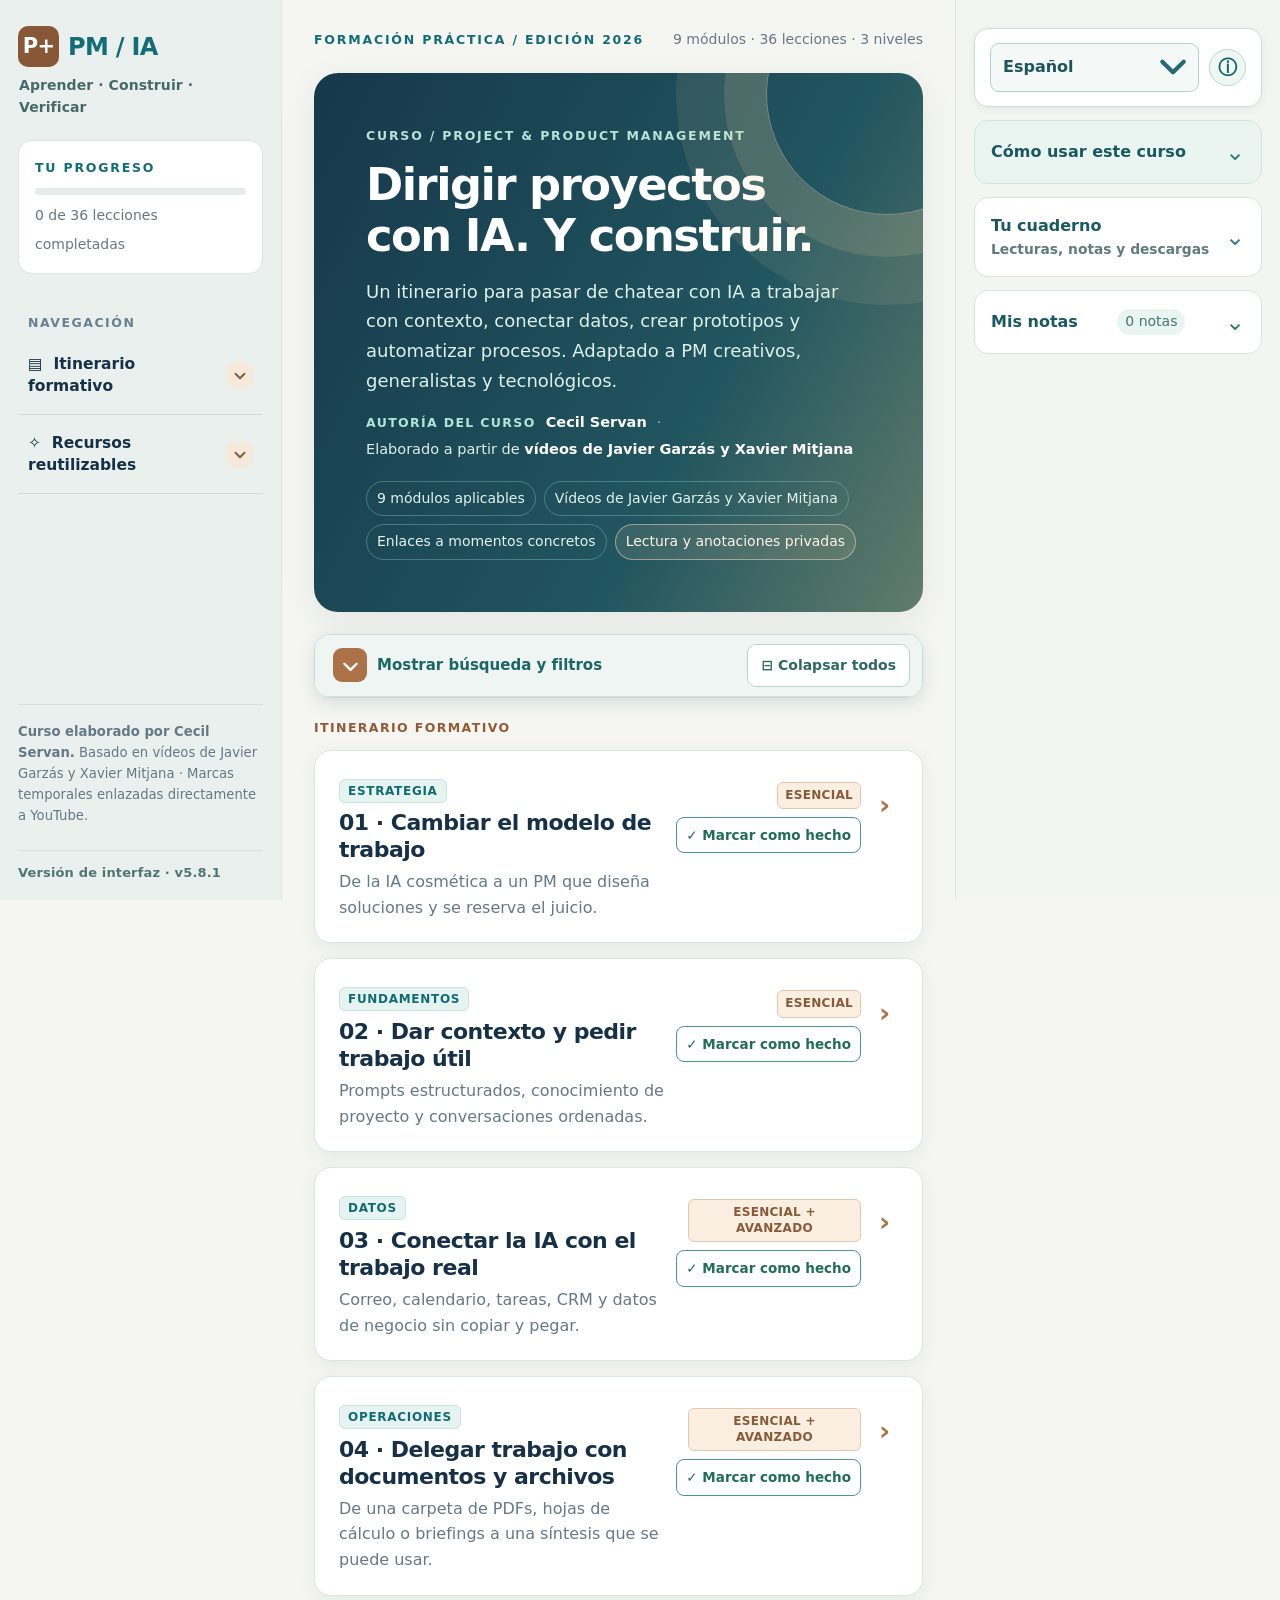
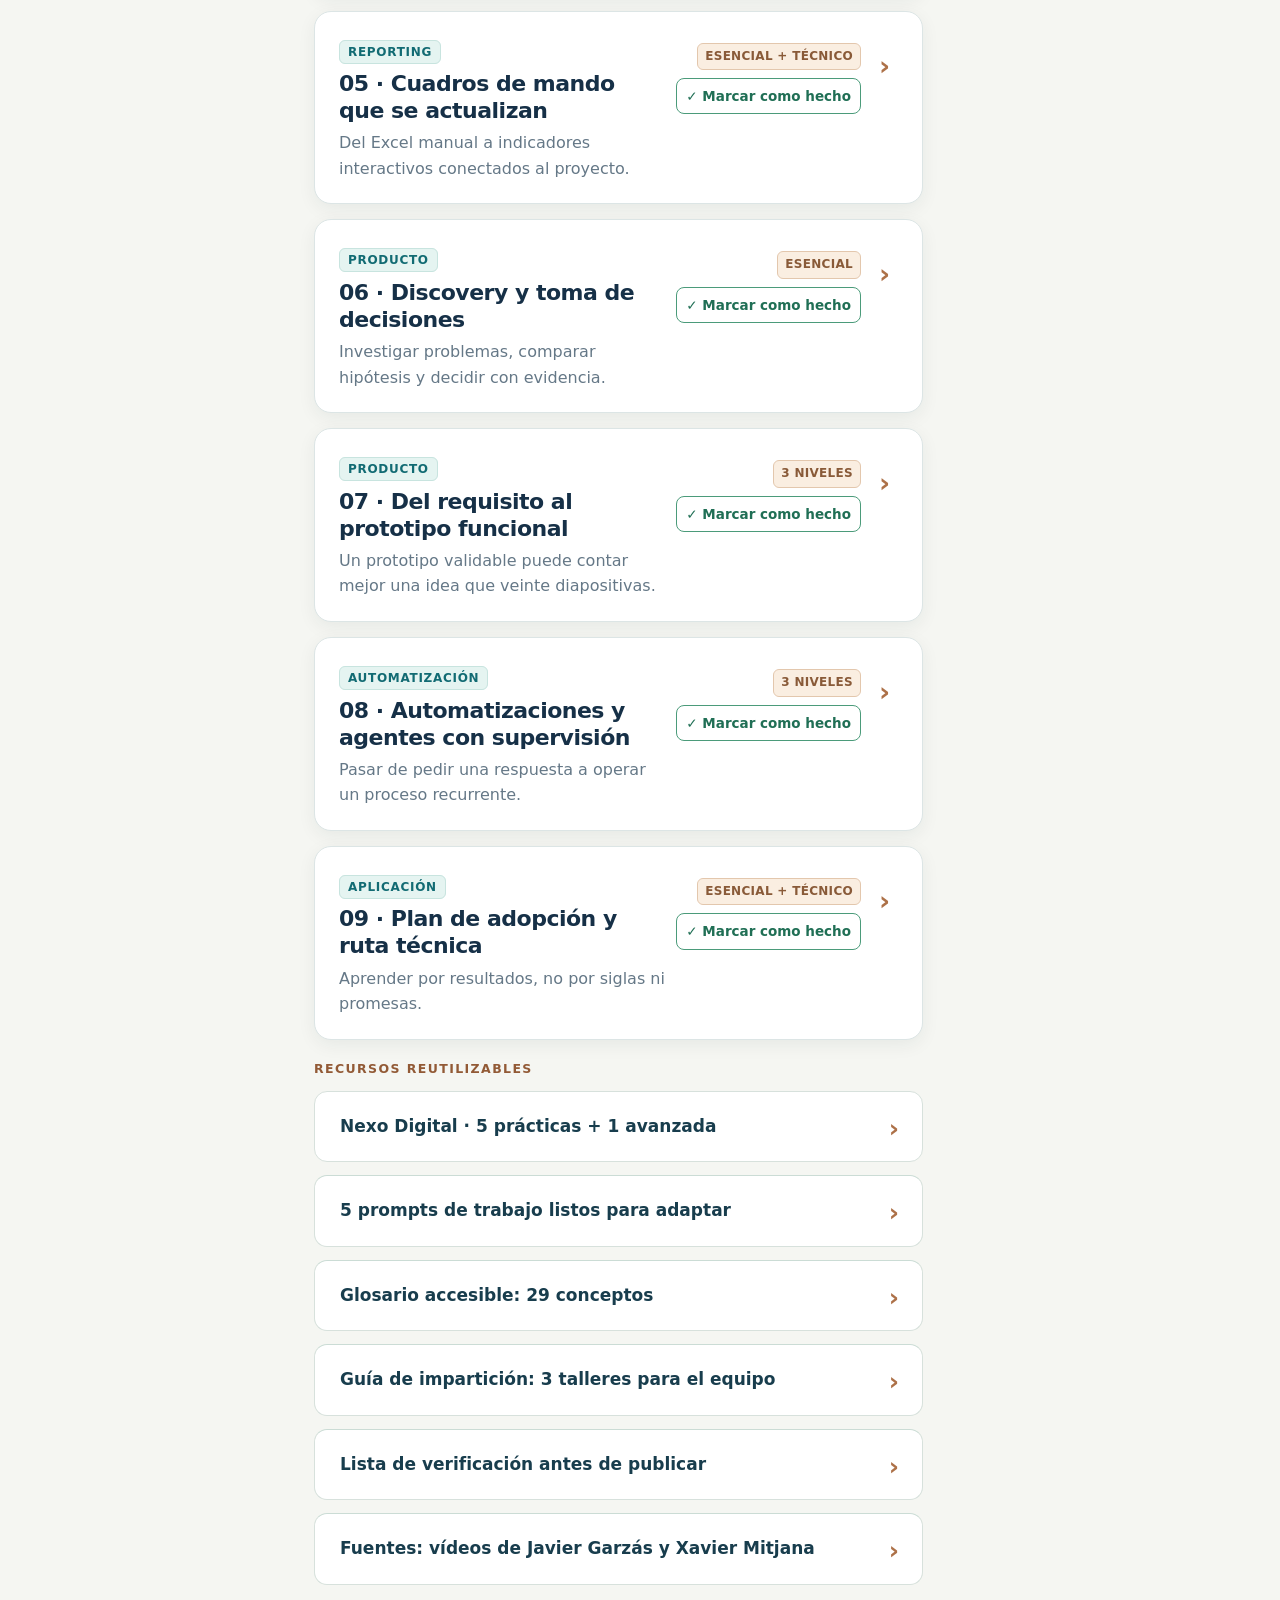
==== commit da689e49: "fix: enlazar laboratorio y atribuir videos de Xavier Mitjana v5.8.1" ====
--- a/index.html
+++ b/index.html
@@ -1,7 +1,7 @@
 <!doctype html>
 <!-- v5.1: global multilingual highlights -->
 <html lang="es"><head><meta charset="utf-8"><meta name="viewport" content="width=device-width, initial-scale=1">
-<meta name="description" content="Curso práctico de Cecil Servan: 9 módulos, 36 lecciones, 59 momentos de vídeo y PDF descargable. A partir de 7 vídeos de Javier Garzás.">
+<meta name="description" content="Curso práctico de Cecil Servan: 9 módulos, 36 lecciones y laboratorio Nexo Digital. Basado en vídeos de Javier Garzás y Xavier Mitjana.">
 <meta name="author" content="Cecil Servan">
 <title>Project &amp; Product Management con IA | Curso interactivo</title>
 
@@ -13,16 +13,16 @@
 <meta property="og:locale:alternate" content="en_US"><meta property="og:locale:alternate" content="ca_ES">
 <meta property="og:url" content="https://curso-pm-ia.vercel.app/">
 <meta property="og:title" content="Project &amp; Product Management con IA | Curso interactivo">
-<meta property="og:description" content="Curso práctico de Cecil Servan: 9 módulos, 36 lecciones, 59 momentos de vídeo y PDF descargable. A partir de 7 vídeos de Javier Garzás.">
+<meta property="og:description" content="Curso práctico de Cecil Servan: 9 módulos, 36 lecciones y laboratorio Nexo Digital. Basado en vídeos de Javier Garzás y Xavier Mitjana.">
 <meta property="og:image" content="https://curso-pm-ia.vercel.app/assets/og-es.jpg">
 <meta property="og:image:secure_url" content="https://curso-pm-ia.vercel.app/assets/og-es.jpg">
 <meta property="og:image:type" content="image/jpeg">
 <meta property="og:image:width" content="1200">
 <meta property="og:image:height" content="630">
-<meta property="og:image:alt" content="Curso interactivo de Project &amp; Product Management con IA. Logo P+ PM/IA y 9 módulos, 36 lecciones, 59 momentos clave.">
+<meta property="og:image:alt" content="Curso interactivo de Project & Product Management con IA: 9 módulos, 36 lecciones y prácticas aplicadas.">
 <meta name="twitter:card" content="summary_large_image">
 <meta name="twitter:title" content="Project &amp; Product Management con IA | Curso interactivo">
-<meta name="twitter:description" content="Curso práctico de Cecil Servan: 9 módulos, 36 lecciones, 59 momentos de vídeo y PDF descargable. A partir de 7 vídeos de Javier Garzás.">
+<meta name="twitter:description" content="Curso práctico de Cecil Servan: 9 módulos, 36 lecciones y laboratorio Nexo Digital. Basado en vídeos de Javier Garzás y Xavier Mitjana.">
 <meta name="twitter:image" content="https://curso-pm-ia.vercel.app/assets/og-es.jpg">
 <link rel="icon" type="image/x-icon" href="/assets/favicon.ico">
 <link rel="icon" type="image/png" sizes="512x512" href="/assets/favicon.png">
@@ -504,12 +504,12 @@
 @media print{#floatCollapse{display:none!important;}}
 </style><link rel="stylesheet" href="/assets/nexo-labs.css"></head>
 <body><div class="layout">
-<aside class="nav"><div class="logo"><span class="mark">P+</span><span>PM / IA</span></div><div class="nav-motto">Aprender · Construir · Verificar</div><div class="progress-wrap"><div class="kicker">Tu progreso</div><div class="progress-track"><div class="progress-fill" id="progressFill"></div></div><small id="progressText">0 de 36 lecciones</small></div><div class="nav-heading">NAVEGACIÓN</div><nav aria-label="NAVEGACIÓN" class="sidenav" id="sidenav"><details class="nav-group" id="navModules"><summary><span>▤ &nbsp;Itinerario formativo</span><span aria-hidden="true" class="nav-arrow"><svg fill="none" height="18" stroke="currentColor" stroke-linecap="round" stroke-linejoin="round" stroke-width="2.6" viewbox="0 0 24 24" width="18"><path d="m6 9 6 6 6-6"></path></svg></span></summary><div class="nav-module-list" id="navModuleItems"></div></details><details class="nav-group" id="navResources"><summary><span>✧ &nbsp;Recursos reutilizables</span><span aria-hidden="true" class="nav-arrow"><svg fill="none" height="18" stroke="currentColor" stroke-linecap="round" stroke-linejoin="round" stroke-width="2.6" viewbox="0 0 24 24" width="18"><path d="m6 9 6 6 6-6"></path></svg></span></summary><div class="nav-resource-list"><button class="nav-primary" data-anchor="prompts" type="button"><span aria-hidden="true">✧</span> Prompts</button><button class="nav-primary" data-anchor="glossary" type="button"><span aria-hidden="true">◈</span> Glosario</button><button class="nav-primary" data-anchor="workshops" type="button"><span aria-hidden="true">▧</span> Guía de impartición</button><button class="nav-primary" data-anchor="checks" type="button"><span aria-hidden="true">☑</span> Lista de verificación</button><button class="nav-primary" data-anchor="sources" type="button"><span aria-hidden="true">▣</span> Fuentes</button></div></details></nav><p class="nav-foot"><strong>Curso elaborado por Cecil Servan.</strong> Basado en 7 vídeos de Javier Garzás · Marcas temporales enlazadas directamente a YouTube.</p><div class="interface-version">Versión de interfaz · v5.8</div></aside>
+<aside class="nav"><div class="logo"><span class="mark">P+</span><span>PM / IA</span></div><div class="nav-motto">Aprender · Construir · Verificar</div><div class="progress-wrap"><div class="kicker">Tu progreso</div><div class="progress-track"><div class="progress-fill" id="progressFill"></div></div><small id="progressText">0 de 36 lecciones</small></div><div class="nav-heading">NAVEGACIÓN</div><nav aria-label="NAVEGACIÓN" class="sidenav" id="sidenav"><details class="nav-group" id="navModules"><summary><span>▤ &nbsp;Itinerario formativo</span><span aria-hidden="true" class="nav-arrow"><svg fill="none" height="18" stroke="currentColor" stroke-linecap="round" stroke-linejoin="round" stroke-width="2.6" viewbox="0 0 24 24" width="18"><path d="m6 9 6 6 6-6"></path></svg></span></summary><div class="nav-module-list" id="navModuleItems"></div></details><details class="nav-group" id="navResources"><summary><span>✧ &nbsp;Recursos reutilizables</span><span aria-hidden="true" class="nav-arrow"><svg fill="none" height="18" stroke="currentColor" stroke-linecap="round" stroke-linejoin="round" stroke-width="2.6" viewbox="0 0 24 24" width="18"><path d="m6 9 6 6 6-6"></path></svg></span></summary><div class="nav-resource-list"><button class="nav-primary" data-anchor="nexoLaboratory" type="button"><span aria-hidden="true">▧</span> Prácticas Nexo Digital</button><button class="nav-primary" data-anchor="prompts" type="button"><span aria-hidden="true">✧</span> Prompts</button><button class="nav-primary" data-anchor="glossary" type="button"><span aria-hidden="true">◈</span> Glosario</button><button class="nav-primary" data-anchor="workshops" type="button"><span aria-hidden="true">▧</span> Guía de impartición</button><button class="nav-primary" data-anchor="checks" type="button"><span aria-hidden="true">☑</span> Lista de verificación</button><button class="nav-primary" data-anchor="sources" type="button"><span aria-hidden="true">▣</span> Fuentes</button></div></details></nav><p class="nav-foot"><strong>Curso elaborado por Cecil Servan.</strong> Basado en vídeos de Javier Garzás y Xavier Mitjana · Marcas temporales enlazadas directamente a YouTube.</p><div class="interface-version">Versión de interfaz · v5.8.1</div></aside>
 <main class="main" id="main"><div class="topline"><div class="kicker">Formación práctica / edición 2026</div><div class="mini">9 módulos · 36 lecciones · 3 niveles</div></div>
-<section class="hero"><div class="kicker">CURSO / PROJECT &amp; PRODUCT MANAGEMENT</div><h1>Dirigir proyectos<br/>con IA. Y construir.</h1><p>Un itinerario para pasar de chatear con IA a trabajar con contexto, conectar datos, crear prototipos y automatizar procesos. Adaptado a PM creativos, generalistas y tecnológicos.</p><div class="hero-credit"><span class="credit-label">AUTORÍA DEL CURSO</span><strong>Cecil Servan</strong><span class="credit-sep">·</span><span>Elaborado a partir de <strong>7 vídeos de Javier Garzás</strong></span></div><div class="hero-tags"><span>9 módulos aplicables</span><span>7 vídeos / 2 h 53 min</span><span>59 enlaces al segundo exacto</span><span>Lectura y anotaciones privadas</span></div></section>
+<section class="hero"><div class="kicker">CURSO / PROJECT &amp; PRODUCT MANAGEMENT</div><h1>Dirigir proyectos<br/>con IA. Y construir.</h1><p>Un itinerario para pasar de chatear con IA a trabajar con contexto, conectar datos, crear prototipos y automatizar procesos. Adaptado a PM creativos, generalistas y tecnológicos.</p><div class="hero-credit"><span class="credit-label">AUTORÍA DEL CURSO</span><strong>Cecil Servan</strong><span class="credit-sep">·</span><span>Elaborado a partir de <strong>vídeos de Javier Garzás y Xavier Mitjana</strong></span></div><div class="hero-tags"><span>9 módulos aplicables</span><span>Vídeos de Javier Garzás y Xavier Mitjana</span><span>Enlaces a momentos concretos</span><span>Lectura y anotaciones privadas</span></div></section>
 <section aria-label="Herramientas de navegación" class="toolbar compact" id="toolsPanel"><div class="toolbar-head"><button aria-controls="toolsBody" aria-expanded="false" class="tools-toggle" id="toggleTools" type="button"><span aria-hidden="true" id="toolArrow"><svg fill="none" height="21" stroke="currentColor" stroke-linecap="round" stroke-linejoin="round" stroke-width="2.8" viewbox="0 0 24 24" width="21"><path d="m5 14 7-7 7 7"></path></svg></span><span id="toolsLabel">Mostrar búsqueda y filtros</span></button><button class="lightbutton all-collapse" id="collapseAll" title="Colapsar todos" type="button"><span aria-hidden="true">⊟</span> Colapsar todos</button></div><div hidden="" id="toolsBody"><div class="searchline"><input aria-label="Buscar en el curso" class="search" id="search" placeholder="Buscar conceptos, ejemplos, herramientas…" type="search"/><button class="lightbutton" id="clearSearch" title="Limpiar">Limpiar</button></div><div class="filter-block"><div class="filter-heading"><span aria-hidden="true" class="filter-icon">◈</span> TEMA</div><div class="filter-row" id="filters"></div></div><div class="filter-block level-block"><div class="filter-heading"><span aria-hidden="true" class="filter-icon">◉</span> NIVEL</div><div class="filter-row" id="audiences"></div></div><div class="filter-block progress-block"><div class="filter-heading"><span aria-hidden="true" class="filter-icon">✓</span> PROGRESO</div><div class="filter-row" id="progressFilters"></div></div><div class="tip" id="selectionHelp"><span aria-hidden="true" class="tip-light">💡</span><span>Selecciona el texto que quieras destacar en una lección, pulsa <strong>Destacar selección</strong> y podrás añadirle un comentario.</span></div><div class="mutednote" id="resultsText" style="margin-top:10px">9 módulos disponibles</div></div></section>
 <div class="mobile-progress" id="mobileProgress" role="progressbar" aria-label="módulos completados" aria-valuemin="0" aria-valuemax="9" aria-valuenow="0"><div class="mobile-progress-track"><div class="mobile-progress-fill" id="mobileProgressFill"></div></div><span class="mobile-progress-count" id="mobileProgressCount">0 / 9</span></div><div id="mobileHighlightSlot" class="mobile-highlight-slot"></div><section class="section-cap">Itinerario formativo</section><div id="modules"></div>
-<section class="misc"><div class="section-cap">Recursos reutilizables</div><details id="prompts"><summary>5 prompts de trabajo listos para adaptar</summary><div class="content" id="promptsContent"></div></details><details id="glossary"><summary>Glosario accesible: <span id="glossaryTotal">29</span> conceptos</summary><div class="content gloss" id="glossaryContent"></div></details><details id="workshops"><summary>Guía de impartición: 3 talleres para el equipo</summary><div class="content workshop-content"><p class="aux-intro">Una propuesta para transformar los conceptos en experiencias breves de equipo. Se recomienda practicar con información de prueba o autorizada.</p><div class="workshop-card"><div class="workshop-meta"><span class="workshop-number">01</span><span class="workshop-duration">40 MIN</span></div><h3>Contexto y flujos</h3><p>Cada participante crea un contexto de proyecto, identifica un proceso redundante y ensaya una consulta verificable.</p><p class="workshop-deliverable"><b>RESULTADO:</b> Primer caso de uso y fuentes necesarias.</p></div><div class="workshop-card"><div class="workshop-meta"><span class="workshop-number">02</span><span class="workshop-duration">45 MIN</span></div><h3>Decisiones y prototipos</h3><p>Un grupo prepara un dashboard con datos de prueba; otro realiza discovery y prototipado; el perfil técnico propone integración y criterios de aceptación.</p><p class="workshop-deliverable"><b>RESULTADO:</b> Demo con hipótesis y criterios de validación.</p></div><div class="workshop-card"><div class="workshop-meta"><span class="workshop-number">03</span><span class="workshop-duration">45 MIN</span></div><h3>Rutinas y control</h3><p>Diseñar una automatización con permisos mínimos, un aprobador humano y plan de reversión; debatir si merece escalarse.</p><p class="workshop-deliverable"><b>RESULTADO:</b> Propuesta de piloto, riesgos y responsable.</p></div><div class="rubric-card"><b>RÚBRICA DE EVALUACIÓN</b><p>Puntúa de 1 a 5: utilidad, calidad de las fuentes, facilidad de adopción, coste y riesgos. Comparad las diferencias antes de tomar una decisión.</p></div></div></details><details id="checks"><summary>Lista de verificación antes de publicar</summary><div class="content" id="checksContent"></div></details><details id="sources"><summary>Fuentes: los siete vídeos</summary><div class="content source-index" id="sourcesContent"></div></details></section>
+<section class="misc"><div class="section-cap">Recursos reutilizables</div><details id="prompts"><summary>5 prompts de trabajo listos para adaptar</summary><div class="content" id="promptsContent"></div></details><details id="glossary"><summary>Glosario accesible: <span id="glossaryTotal">29</span> conceptos</summary><div class="content gloss" id="glossaryContent"></div></details><details id="workshops"><summary>Guía de impartición: 3 talleres para el equipo</summary><div class="content workshop-content"><p class="aux-intro">Una propuesta para transformar los conceptos en experiencias breves de equipo. Se recomienda practicar con información de prueba o autorizada.</p><div class="workshop-card"><div class="workshop-meta"><span class="workshop-number">01</span><span class="workshop-duration">40 MIN</span></div><h3>Contexto y flujos</h3><p>Cada participante crea un contexto de proyecto, identifica un proceso redundante y ensaya una consulta verificable.</p><p class="workshop-deliverable"><b>RESULTADO:</b> Primer caso de uso y fuentes necesarias.</p></div><div class="workshop-card"><div class="workshop-meta"><span class="workshop-number">02</span><span class="workshop-duration">45 MIN</span></div><h3>Decisiones y prototipos</h3><p>Un grupo prepara un dashboard con datos de prueba; otro realiza discovery y prototipado; el perfil técnico propone integración y criterios de aceptación.</p><p class="workshop-deliverable"><b>RESULTADO:</b> Demo con hipótesis y criterios de validación.</p></div><div class="workshop-card"><div class="workshop-meta"><span class="workshop-number">03</span><span class="workshop-duration">45 MIN</span></div><h3>Rutinas y control</h3><p>Diseñar una automatización con permisos mínimos, un aprobador humano y plan de reversión; debatir si merece escalarse.</p><p class="workshop-deliverable"><b>RESULTADO:</b> Propuesta de piloto, riesgos y responsable.</p></div><div class="rubric-card"><b>RÚBRICA DE EVALUACIÓN</b><p>Puntúa de 1 a 5: utilidad, calidad de las fuentes, facilidad de adopción, coste y riesgos. Comparad las diferencias antes de tomar una decisión.</p></div></div></details><details id="checks"><summary>Lista de verificación antes de publicar</summary><div class="content" id="checksContent"></div></details><details id="sources"><summary>Fuentes: vídeos de Javier Garzás y Xavier Mitjana</summary><div class="content source-index" id="sourcesContent"></div></details></section>
 </main>
 <aside class="sidebar"><section aria-label="Language / Idioma / Llengua" class="language-panel"><div class="language-row"><div class="lang-control"><select aria-label="Select language / Seleccionar idioma / Selecciona la llengua" id="langSelect"><option value="es">Español</option><option value="en">English</option><option value="ca">Català</option></select><svg class="language-select-arrow" viewBox="0 0 24 24" aria-hidden="true" fill="none" stroke="currentColor" stroke-linecap="round" stroke-linejoin="round"><path d="m4 8 8 8 8-8"/></svg></div><div class="language-info" id="languageInfo"><button type="button" class="language-info-button" aria-label="Información sobre los idiomas y tus notas" aria-describedby="langHelp" title="Información sobre los idiomas y tus notas">ⓘ</button><div class="language-popover" id="langHelp" role="tooltip"><p class="lang-help">El progreso, los destacados y los comentarios se comparten en los tres idiomas. En las traducciones se resalta la frase equivalente.</p></div></div></div></section><details class="side-card side-disclosure usage-card"><summary><span class="side-summary-text"><span class="side-summary-label">Cómo usar este curso</span></span><span aria-hidden="true" class="side-chevron">⌄</span></summary><div class="side-disclosure-body"><ul><li>Filtra por tema, nivel y progreso; abre solo el módulo que necesites.</li><li>Marca lecciones y módulos completos.</li><li>Consulta los fragmentos del vídeo en el segundo enlazado.</li><li>Selecciona el texto que quieras destacar, dale al botón para ello y podrás añadirle un comentario.</li><li>Exporta tus notas o guarda una copia JSON de tu progreso.</li></ul></div></details><details class="side-card side-disclosure notebook"><summary><span class="side-summary-text"><span class="side-summary-label">Tu cuaderno</span><span class="side-summary-desc">Lecturas, notas y descargas</span></span><span aria-hidden="true" class="side-chevron">⌄</span></summary><div class="side-disclosure-body"><div class="notebook-part"><h4><span>01</span> Curso completo</h4><p>Descarga el documento formativo íntegro en PDF, con sus enlaces a los vídeos.</p><button class="download-main" id="downloadFullPDF"><span aria-hidden="true" class="download-icon">↓</span> Descargar curso en PDF</button></div><div class="notebook-part"><h4><span>02</span> Tus destacados</h4><p>Exporta únicamente los textos destacados y los comentarios que hayas añadido.</p><div class="export-actions"><button id="exportMd"><span aria-hidden="true">↓</span> Destacados .md</button><button id="exportPdf"><span aria-hidden="true">↓</span> Destacados PDF</button></div></div><div class="notebook-part"><h4><span>03</span> Guardar y restaurar JSON</h4><p>El progreso y las notas se guardan solo en este navegador. Descarga un JSON para hacer una copia o trasladarlos a otro dispositivo; restaurarlo sustituye el progreso actual.</p><div class="export-actions"><button id="exportBackup"><span aria-hidden="true">↓</span> Descargar .json</button><button id="importBackup"><span aria-hidden="true">↑</span> Restaurar .json</button></div><input accept="application/json,.json" hidden="" id="importFile" type="file"/></div></div></details><details class="side-card side-disclosure notes-card"><summary><span class="side-summary-label">Mis notas</span><span class="side-note-counter" id="notesCount">0</span><span aria-hidden="true" class="side-chevron">⌄</span></summary><div class="side-disclosure-body"><div id="notesList" style="margin-top:10px"><p class="empty">Todavía no has destacado ningún texto.</p></div></div></details></aside></div>
 <div class="mobile-float-controls" role="group" aria-label="Idioma, búsqueda y navegación">
@@ -532,11 +532,11 @@
 <script src="/assets/nexo-labs.js"></script>
 <script>
 'use strict';
-const COURSE={"title":"PROJECT & PRODUCT MANAGEMENT CON IA","subtitle":"Curso práctico para PM generalistas, creativos y perfiles técnicos","edition":"Edición 2026 · 7 vídeos · 2 h 53 min de material fuente","videos":[{"n":1,"title":"El dashboard de mi proyecto en 3 min con Claude Code","id":"N5HpfPhp13k","url":"https://www.youtube.com/watch?v=N5HpfPhp13k"},{"n":2,"title":"Claude Code para gestión de proyectos sin saber programar","id":"-QKnfdAjgjY","url":"https://www.youtube.com/watch?v=-QKnfdAjgjY"},{"n":3,"title":"El PM que aún escribe requisitos está antiguo gracias a IAs como Claude Design","id":"yfp9e8SvhGE","url":"https://www.youtube.com/watch?v=yfp9e8SvhGE"},{"n":4,"title":"La mayoría usa ChatGPT/Claude para chatear y NO para gestionar: 15 trucos","id":"XW-gFpXTVpM","url":"https://www.youtube.com/watch?v=XW-gFpXTVpM"},{"n":5,"title":"Ya no gestionas, ahora tú también construyes con IA","id":"Zklb5vmFnOU","url":"https://www.youtube.com/watch?v=Zklb5vmFnOU"},{"n":6,"title":"El viejo Product Manager ha muerto: bienvenido el IA PM","id":"U4Iq_rywlnY","url":"https://www.youtube.com/watch?v=U4Iq_rywlnY"},{"n":7,"title":"El manager ya es el nuevo técnico: IA, vibe coding y GitHub","id":"8Rcnj_JsZ84","url":"https://www.youtube.com/watch?v=8Rcnj_JsZ84"}],"modules":[{"id":"mentalidad","tag":"Estrategia","title":"01 · Cambiar el modelo de trabajo","deck":"De la IA cosmética a un PM que diseña soluciones y se reserva el juicio.","objective":"Identificar trabajo que merece eliminarse, delegarse o automatizarse antes de elegir herramientas.","lessons":[{"title":"La IA no es otra plantilla de correo","text":"Garzás contrapone el uso superficial del chatbot con una transformación del trabajo: dejar de transportar información entre aplicaciones y empezar a producir resultados verificables. Es su tesis, no una predicción demostrada de que todos los roles de PM desaparezcan.","action":"Pregunta al equipo: ¿qué entregables producimos por inercia y cuáles ayudan realmente a decidir?","refs":[{"v":5,"at":"15:10","label":"Crítica a la «IA cosmética»"},{"v":7,"at":"04:23","label":"El perfil IA Manager"}],"advanced":false,"level":"Esencial"},{"title":"Antes de automatizar: eliminar → delegar → simplificar → IA","text":"El autor propone frenar el FOMO: eliminar actividad sin valor, delegar la que corresponda, agilizar el procedimiento y solo entonces automatizar con IA. Así evitamos convertir un proceso malo en uno malo pero más rápido.","action":"Elige un informe recurrente y cuestiona cada paso: propósito, destinatario, frecuencia y utilidad.","refs":[{"v":5,"at":"10:17","label":"Criterio frente al FOMO"}],"advanced":false,"level":"Esencial"},{"title":"El PM como constructor de pruebas","text":"La propuesta no exige escribir código: un gestor creativo puede crear un prototipo, un tablero o una pequeña herramienta interna para validar ideas; un técnico puede ir más lejos. La aprobación final sigue siendo humana.","action":"Sustituye una presentación abstracta por un pequeño objeto que el cliente pueda probar.","refs":[{"v":5,"at":"19:28","label":"Gestionar también es construir"},{"v":7,"at":"05:03","label":"Prototipos frente a documentos"}],"advanced":false,"level":"Esencial"},{"title":"Diagnóstico de madurez, sin perseguir modas","text":"La charla larga plantea niveles: chat básico; IA contextualizada y conectada; apps rápidas; software con controles; agentes y rutinas. Es una escala orientativa del ponente, no un estándar de certificación.","action":"Marca el nivel actual de cada equipo y un siguiente paso que aporte valor medible.","refs":[{"v":5,"at":"28:53","label":"Los cinco niveles"}],"advanced":false,"level":"Esencial"}],"exercise":["Inventariar 5 tareas semanales que consuman tiempo.","Elegir solo una con efecto medible (horas, errores o retrasos).","Definir quién revisa el resultado y cómo se detecta un error."],"deliverable":"Un mini-caso priorizado y su indicador de éxito.","warning":null},{"id":"contexto","tag":"Fundamentos","title":"02 · Dar contexto y pedir trabajo útil","deck":"Prompts estructurados, conocimiento de proyecto y conversaciones ordenadas.","objective":"Conseguir resultados repetibles sin tener que explicar el proyecto en cada consulta.","lessons":[{"title":"Contexto estable y contexto de tarea","text":"La IA necesita información que no conoce: objetivos, cliente, restricciones, tono, roles, fechas y criterios. Diferencia instrucciones permanentes del equipo y el material específico de cada encargo. No supongas que la memoria es completa o infalible.","action":"Crea un archivo breve «contexto-proyecto.md» con propósito, público, criterios, decisiones y fuentes.","refs":[{"v":4,"at":"00:33","label":"Memoria y contexto"},{"v":4,"at":"08:01","label":"Proyectos compartidos"}],"advanced":false,"level":"Esencial"},{"title":"Prompt con cuatro piezas","text":"Una formulación útil contiene contexto, papel esperado, tarea y formato de salida (esquema CRTR citado por el autor). Añade ejemplos y criterios de comprobación, y pide separar hechos, inferencias y propuestas.","action":"Convierte «hazme un plan» en «con estas restricciones, propón 3 alternativas con coste, riesgo y evidencia».","refs":[{"v":6,"at":"03:23","label":"Prompts profesionales"}],"advanced":false,"level":"Esencial"},{"title":"Agrupar por proyecto, producto o cliente","text":"Los espacios de proyecto reúnen chats, instrucciones y documentos. Son un espacio de trabajo, no una garantía universal de memoria compartida: el comportamiento depende de la plataforma y de sus ajustes.","action":"Crea un espacio por cliente o producto y distribuye el trabajo en conversaciones especializadas.","refs":[{"v":4,"at":"08:01","label":"Organización por proyectos"}],"advanced":false,"level":"Esencial"},{"title":"Modelo, modalidad y coste","text":"El ponente recomienda no usar siempre el modelo más potente. Adapta capacidad y gasto a la complejidad: redacción simple, síntesis de fuentes o priorización estratégica requieren distintos niveles de análisis.","action":"Define un modelo habitual para tareas ordinarias y otro para decisiones difíciles; revisa el resultado.","refs":[{"v":4,"at":"01:26","label":"Selector de modelos"}],"advanced":false,"level":"Esencial"}],"exercise":["Redactar un contexto compartido de 1 página.","Crear un prompt reusable para un acta, briefing o evaluación de riesgos.","Solicitar una segunda revisión con una perspectiva contraria."],"deliverable":"Kit inicial: contexto + prompt + pauta de revisión.","warning":null},{"id":"conectores","tag":"Datos","title":"03 · Conectar la IA con el trabajo real","deck":"Correo, calendario, tareas, CRM y datos de negocio sin copiar y pegar.","objective":"Entender qué resuelve un conector y cuándo pedir a un perfil técnico que lo configure.","lessons":[{"title":"MCP: conectar herramientas, no inventar datos","text":"Model Context Protocol permite que un cliente de IA use herramientas conectadas, sujeto a permisos. El valor no es la sigla: consultar datos actuales de Jira/Notion, CRM, calendario o correo y combinarlos en una respuesta.","action":"Pide un listado de bloqueos abiertos sustentado en tareas reales, con enlaces a los registros.","refs":[{"v":4,"at":"03:32","label":"Conectores de trabajo diario"},{"v":1,"at":"06:11","label":"Dashboard conectado"}],"advanced":false,"level":"Esencial"},{"title":"De aplicaciones aisladas a consultas transversales","text":"En los ejemplos se combinan datos de gestión con archivos y correo: estado del proyecto, asuntos pendientes y responsables. La IA puede proponer una agenda semanal sin hacer exportaciones manuales, si tiene acceso autorizado.","action":"Ejemplo: «Cruza los hitos de esta semana con los bloqueos abiertos y el último correo del cliente».","refs":[{"v":1,"at":"07:14","label":"Notion con datos en vivo"},{"v":2,"at":"12:32","label":"Cruce con Gmail o Jira"}],"advanced":false,"level":"Esencial"},{"title":"Tres mecanismos distintos: conector, workflow y RAG","text":"MCP expone funciones/datos de sistemas; un workflow encadena acciones y condiciones; RAG recupera documentos para contextualizar respuestas. Son complementarios y no conviene tratarlos como sinónimos.","action":"Dibuja un esquema: fuente → consulta/recuperación → análisis IA → revisión humana → acción.","refs":[{"v":6,"at":"18:11","label":"Workflows, RAG y MCP"},{"v":7,"at":"08:29","label":"Vocabulario técnico mínimo"}],"advanced":true,"level":"Avanzado"},{"title":"Permisos y trazabilidad antes que automatismo","text":"La conexión puede permitir lectura o escritura. Empieza en lectura cuando sea posible; limita cuentas, datos sensibles y alcance; registra fuente y fecha; exige confirmación para cambios o envíos. Esta es una recomendación de implementación, no una función garantizada por cualquier conector.","action":"Define una matriz sencilla: aplicación, datos accesibles, permiso, responsable y acción de riesgo.","refs":[{"v":2,"at":"04:54","label":"Acceso a sistemas y archivos"},{"v":1,"at":"11:37","label":"Información local frente a conectada"}],"advanced":true,"level":"Avanzado"}],"exercise":["Seleccionar dos herramientas del trabajo que hoy consultamos por separado.","Definir una pregunta transversal que sería valiosa.","Diseñar permisos mínimos y validación del resultado."],"deliverable":"Mapa de conexión y primera consulta verificable.","warning":"Precaución: las descripciones comerciales de un conector no sustituyen probar sus permisos efectivos."},{"id":"archivos","tag":"Operaciones","title":"04 · Delegar trabajo con documentos y archivos","deck":"De una carpeta de PDFs, hojas de cálculo o briefings a una síntesis que se puede usar.","objective":"Automatizar consolidación, clasificación y transformación de archivos sin perder el control.","lessons":[{"title":"Procesar carpetas, no documentos uno a uno","text":"Claude Code se presenta también para personas que no programan: puede operar sobre archivos de una carpeta autorizada y elaborar resúmenes, tablas o informes. El caso de uso es especialmente útil en operaciones de PM.","action":"Agrupa briefings, actas y cronogramas; pide inventario, duplicidades, decisiones y tareas abiertas.","refs":[{"v":2,"at":"00:41","label":"Qué es Claude Code"},{"v":2,"at":"06:56","label":"Leer una carpeta completa"}],"advanced":false,"level":"Esencial"},{"title":"Normalizar información heterogénea","text":"La IA puede transformar PDFs, CSV y hojas de cálculo a una estructura común, facilitando inventarios, análisis de costes y clasificación documental. Hay que revisar totales, columnas y casos no interpretados.","action":"Convierte distintos presupuestos de proveedores en una tabla comparativa con moneda y supuestos.","refs":[{"v":2,"at":"08:24","label":"Clasificar y transformar"}],"advanced":false,"level":"Esencial"},{"title":"Artefactos visuales para conversar","text":"Un artefacto puede convertir una lista o métricas en un cuadro interactivo, mapa de experiencia o catálogo navegable. No sustituye la fuente de datos: hace más comprensible la conversación con el equipo.","action":"Crea una vista visual de dependencias o un customer journey editable.","refs":[{"v":4,"at":"06:00","label":"Artefactos y visuales"},{"v":2,"at":"09:44","label":"Aplicación visual con datos"}],"advanced":false,"level":"Esencial"},{"title":"Skills: procedimientos reutilizables","text":"El ponente describe las skills como procedimientos empaquetados: instrucciones, recursos y pasos para repetir tareas. Una plantilla de revisión de briefing, actas o informes puede convertirse en capacidad reusable si la plataforma lo soporta.","action":"Documenta una rutina de 5 pasos y pruébala con dos proyectos distintos.","refs":[{"v":4,"at":"17:00","label":"Skills como biblioteca operativa"}],"advanced":true,"level":"Avanzado"}],"exercise":["Escoger una carpeta de prueba con datos anonimizados.","Solicitar un inventario de decisiones, riesgos y ausencias con citas a documentos.","Comprobar manualmente una muestra de al menos 5 resultados."],"deliverable":"Resumen auditable y plantilla de clasificación.","warning":null},{"id":"dashboards","tag":"Reporting","title":"05 · Cuadros de mando que se actualizan","deck":"Del Excel manual a indicadores interactivos conectados al proyecto.","objective":"Diseñar un dashboard útil para decidir y progresar hacia un reporte recurrente.","lessons":[{"title":"Nivel 1: datos subidos al chat","text":"La demo comienza con un Excel y un prompt para analizar costes, plazo, alcance y calidad; después construye un artefacto interactivo. Este nivel sirve para validar el formato y la utilidad antes de conectar sistemas.","action":"Pide un tablero con cuatro KPI, desviaciones, fuentes y preguntas para el comité.","refs":[{"v":1,"at":"02:36","label":"Excel → análisis"},{"v":1,"at":"03:16","label":"Artefacto interactivo"}],"advanced":false,"level":"Esencial"},{"title":"Nivel 2: datos vivos vía conector","text":"El siguiente salto consulta una herramienta de gestión como Notion y cruza información de otras aplicaciones. La recomendación es diseñar qué métricas son fiables, no solo qué gráficos lucen bien.","action":"Enseña de dónde sale cada cifra y cuándo fue actualizada.","refs":[{"v":1,"at":"07:14","label":"Demo con Notion"}],"advanced":false,"level":"Esencial"},{"title":"Nivel 3: combinar carpetas y aplicaciones","text":"En el vídeo se utiliza Claude Code para combinar archivos locales con Notion y obtener un dashboard más completo. No depende de exportar cada dato por separado; depende de accesos efectivos y fuentes consistentes.","action":"Combina planificación, riesgos y gasto de tres fuentes con un diccionario de indicadores.","refs":[{"v":1,"at":"12:47","label":"Paso a Claude Code"},{"v":1,"at":"13:49","label":"Cruce de carpeta y Notion"}],"advanced":true,"level":"Técnico"},{"title":"De informe puntual a rutina revisada","text":"El autor plantea automatizar el informe de los viernes. Diseña una secuencia: recoger → contrastar → sintetizar → generar borrador → aprobar → distribuir. No publiques automáticamente conclusiones sensibles sin supervisión.","action":"Programa el borrador del reporte; el PM aprueba desviaciones y comentarios antes de compartir.","refs":[{"v":1,"at":"19:51","label":"Informe semanal recurrente"}],"advanced":false,"level":"Esencial"}],"exercise":["Escoger 4 indicadores que provoquen decisiones.","Acordar definiciones, orígenes y periodicidad de cada métrica.","Crear un informe con «qué cambió / por qué / decisión requerida»."],"deliverable":"Dashboard piloto y checklist de validación.","warning":"No confundir un gráfico bien generado con datos correctos o actualizados."},{"id":"discovery","tag":"Producto","title":"06 · Discovery y toma de decisiones","deck":"Investigar problemas, comparar hipótesis y decidir con evidencia.","objective":"Acortar la fase exploratoria sin confundir investigación sintética con validación real.","lessons":[{"title":"La investigación empieza por el problema","text":"El autor recomienda usar búsquedas profundas y exploración asistida para conocer mercado, alternativas y tendencias. La salida debe distinguir observaciones, fuentes y supuestos; las respuestas de IA no son entrevistas reales.","action":"Redacta tres hipótesis y pide evidencia a favor, evidencia en contra y preguntas abiertas.","refs":[{"v":6,"at":"11:37","label":"Discovery con búsquedas profundas"}],"advanced":false,"level":"Esencial"},{"title":"Navegación asistida de páginas y competidores","text":"El vídeo de los 15 trucos describe una extensión que permite a un agente recorrer páginas y detectar patrones. Es útil para recopilación exploratoria, siempre respetando términos de uso, privacidad y restricciones de acceso.","action":"Compara la experiencia pública de tres competidores con criterios idénticos.","refs":[{"v":4,"at":"11:00","label":"Navegación y exploración web"}],"advanced":false,"level":"Esencial"},{"title":"Explorar el user journey visualmente","text":"Mapas de historias de usuario, journeys y diagramas ayudan a hacer visibles fricciones y oportunidades; con IA se pueden generar y revisar junto a stakeholders. La calidad depende del material que se introduzca.","action":"Genera el recorrido de un asistente a un evento o cliente de una campaña; valida con una persona usuaria.","refs":[{"v":4,"at":"06:50","label":"Visuales interactivos"}],"advanced":false,"level":"Esencial"},{"title":"Decidir con desacuerdo explícito","text":"Una investigación útil debe comparar opciones, coste, incertidumbre y reversibilidad. Incorporar un «abogado del diablo» como paso editorial es una extensión práctica del curso, no una técnica atribuida literalmente al autor.","action":"Pide tres posibles motivos por los que la recomendación ganadora podría fallar.","refs":[{"v":5,"at":"09:22","label":"FOMO y criterio"},{"v":6,"at":"11:37","label":"Discovery más rápido"}],"advanced":false,"level":"Esencial"}],"exercise":["Elegir una mejora de experiencia real.","Investigar el problema y trazar mapa de alternativas.","Diseñar una entrevista o test que confirme o refute la hipótesis."],"deliverable":"Ficha de decisión con evidencia y siguiente experimento.","warning":"La IA acelera la preparación del discovery; no reemplaza la observación directa del usuario."},{"id":"prototipos","tag":"Producto","title":"07 · Del requisito al prototipo funcional","deck":"Un prototipo validable puede contar mejor una idea que veinte diapositivas.","objective":"Diseñar pruebas rápidas y especificaciones mínimas sin confundirlas con producción.","lessons":[{"title":"Cuatro formas de expresar una necesidad","text":"La evolución que presenta el ponente va de requisitos exhaustivos a historias de usuario; después, specs orientadas a IA y prototipos funcionales. No son sustituciones universales: conviven según riesgo, alcance y necesidad de colaboración.","action":"Para una misma funcionalidad crea una historia de usuario y una demo navegable.","refs":[{"v":3,"at":"01:46","label":"De cascada a historias de usuario"},{"v":3,"at":"06:15","label":"Aparición de las specs"}],"advanced":false,"level":"Esencial"},{"title":"Vibe coding para validar antes de desarrollar","text":"Herramientas generativas permiten construir interfaces y flujos funcionales sin programar manualmente. La propuesta principal es validar comportamiento e intuición con usuarios beta, no desplegar una aplicación crítica sin ingeniería.","action":"Crea una demo de reserva de plaza o seguimiento de una campaña y observa a dos usuarios.","refs":[{"v":6,"at":"06:57","label":"Prototipos reales"},{"v":3,"at":"09:02","label":"Prototipos operativos"}],"advanced":false,"level":"Esencial"},{"title":"Specs pequeñas, criterios observables","text":"Una spec es una definición persistente para orientar a la IA: objetivo, entradas, restricciones, comportamiento esperado, casos límite y criterios de aceptación. El autor advierte del riesgo de reproducir una «cascada» de requisitos gigantes.","action":"Escribe una spec de una página y tres pruebas de aceptación verificables.","refs":[{"v":6,"at":"15:25","label":"Spec-driven development"},{"v":3,"at":"06:51","label":"Spec como fuente persistente"}],"advanced":true,"level":"Avanzado"},{"title":"Diseño conectado al prototipo","text":"En la transcripción se presenta Claude Design junto a Claude Code como una manera de coordinar diseño y construcción. El principio reutilizable es trabajar con prototipos visuales para obtener feedback; verifica disponibilidad actual de cada herramienta.","action":"Prepara dos variantes de experiencia y una batería de preguntas de test.","refs":[{"v":4,"at":"19:30","label":"Diseño con IA"},{"v":7,"at":"05:03","label":"Enseñar algo funcionando"}],"advanced":true,"level":"Técnico"}],"exercise":["Seleccionar una necesidad concreta con bajo riesgo.","Crear un prototipo navegable limitado a un flujo.","Testarlo con 2–3 personas y anotar fallos antes de encargar el desarrollo."],"deliverable":"Prototipo + criterio de aceptación + feedback.","warning":"Un prototipo con IA no acredita seguridad, accesibilidad, rendimiento ni aptitud para producción."},{"id":"agentes","tag":"Automatización","title":"08 · Automatizaciones y agentes con supervisión","deck":"Pasar de pedir una respuesta a operar un proceso recurrente.","objective":"Diseñar automatizaciones útiles, controladas y medibles.","lessons":[{"title":"Automatización vs agente","text":"Una automatización sigue pasos o reglas conocidas. Un agente puede planificar acciones intermedias para resolver un objetivo usando herramientas disponibles. Cuanta más autonomía, mayor necesidad de límites, registros y aprobación.","action":"Separa tres actividades: consulta, preparación de borrador y acción externa definitiva.","refs":[{"v":4,"at":"12:40","label":"IA operando en el equipo"},{"v":5,"at":"39:53","label":"Agentes con rutinas"}],"advanced":false,"level":"Esencial"},{"title":"Rutinas programadas: el viernes sin trabajo repetitivo","text":"Una práctica es generar un borrador semanal de riesgos, decisiones y próximos pasos combinando fuentes. El valor real se mide en horas ahorradas y menos omisiones, no en que «trabaje mientras duermes».","action":"Diseña una rutina de seguimiento con frecuencia, fuentes, salida y destinatario.","refs":[{"v":4,"at":"13:30","label":"Tareas programadas"},{"v":1,"at":"19:51","label":"Rutina de reporting"}],"advanced":false,"level":"Esencial"},{"title":"Control humano en acciones con impacto","text":"No conviene dar autonomía para cambiar contratos, enviar comunicaciones externas, aprobar pagos o borrar documentos sin confirmación. Define acceso mínimo, límites de ejecución, registro y modo de revertir. Estas salvaguardas son criterio editorial añadido.","action":"Establece una regla: «consultar y proponer» automático; «ejecutar» con aprobación.","refs":[{"v":5,"at":"40:00","label":"Agentes especializados"},{"v":2,"at":"18:40","label":"Avisos antes de usar"}],"advanced":true,"level":"Avanzado"},{"title":"Una app interna a medida puede ser mejor","text":"El autor relata un caso de integración de varias fuentes para entender intereses de su audiencia mediante un pequeño sistema desarrollado con asistencia de IA. Es un ejemplo del potencial y no una promesa de tiempos equivalentes en otros contextos.","action":"Busca un proceso de «copiar entre tres herramientas» que justifique un piloto.","refs":[{"v":5,"at":"02:30","label":"Caso de integración desde Telegram"},{"v":5,"at":"35:00","label":"Aplicaciones internas rápidas"}],"advanced":true,"level":"Técnico"}],"exercise":["Definir una tarea recurrente con frecuencia y valor esperado.","Diseñar entrada, decisiones, salida, permisos y puntos de aprobación.","Ejecutar un piloto con datos de prueba y medir errores."],"deliverable":"Ficha de automatización con controles y propietario.","warning":"No concedas permisos de escritura generalizados por comodidad."},{"id":"ruta","tag":"Aplicación","title":"09 · Plan de adopción y ruta técnica","deck":"Aprender por resultados, no por siglas ni promesas.","objective":"Convertir el curso en una transformación gradual y medible.","lessons":[{"title":"Ruta común: tres pilotos en 30 días","text":"Semana 1: contexto y un prompt de alto uso. Semana 2: archivo o reporte repetitivo. Semanas 3–4: dashboard, discovery o prototipo. El objetivo es demostrar valor antes de aumentar complejidad.","action":"Define una métrica basal y compara el resultado tras tres ejecuciones.","refs":[{"v":5,"at":"28:53","label":"Mapa de niveles"},{"v":6,"at":"22:49","label":"Qué hacer ahora"}],"advanced":false,"level":"Esencial"},{"title":"Elegir herramientas por capacidades","text":"No necesitas instalar todas las marcas citadas. Valora capacidades: fuentes, colaboración, control de acceso, costes, edición, exportación, portabilidad y soporte del equipo. Las interfaces cambian con rapidez.","action":"Elabora una matriz de capacidades con tus herramientas disponibles y una alternativa.","refs":[{"v":5,"at":"09:22","label":"Evitar el FOMO"},{"v":2,"at":"18:40","label":"Coste y cautelas"}],"advanced":false,"level":"Esencial"},{"title":"Ruta técnica opcional: archivos, GitHub y entornos","text":"Para perfiles técnicos el siguiente paso es entender Markdown/JSON, repositorios Git, historial de cambios, tests, permisos, integración con sistemas, workflows y despliegues controlados. Los managers no técnicos necesitan comprender su propósito, no dominarlos al nivel de un desarrollador.","action":"Versiona una spec y una plantilla de agente en un repositorio de prueba.","refs":[{"v":7,"at":"09:05","label":"Vibe coding, RAG y GitHub"},{"v":7,"at":"11:13","label":"Ventaja de perfiles híbridos"}],"advanced":true,"level":"Técnico"},{"title":"Higiene de resultados: verdad, seguridad y responsabilidad","text":"Revisa cifras con fuentes, documenta supuestos, diferencia «prototipo» de «sistema», pide pruebas de errores y define un responsable humano. El uso responsable de datos y el criterio profesional importan más que una interfaz espectacular.","action":"Añade un checklist de cinco preguntas a cada resultado generado por IA.","refs":[{"v":7,"at":"13:30","label":"Tres advertencias finales"}],"advanced":false,"level":"Esencial"}],"exercise":["Elegir un caso por perfil (creativo, generalista o técnico).","Fijar objetivo, datos de entrada y tiempo máximo para el piloto.","Presentar resultado y fallos al equipo; decidir si ampliar o descartar."],"deliverable":"Plan de 30 días y backlog de mejoras priorizado.","warning":null}],"prompts":[["BRIEF A PLAN DE ACCIÓN","Actúa como PM de un proyecto [tipo]. Con el briefing adjunto, extrae objetivos, entregables, dependencias, decisiones pendientes y riesgos. Devuelve una tabla con responsable propuesto, evidencia documental, prioridad y preguntas de validación. No inventes datos; marca lo desconocido."],["STATUS SEMANAL AUDITABLE","Usa las fuentes autorizadas del proyecto para construir un informe semanal: avance real, desviación frente al plan, hitos, bloqueos, decisiones a tomar y próximos pasos. Para cada afirmación incluye fuente y fecha. Distingue hechos, hipótesis y recomendaciones. No envíes nada sin mi aprobación."],["DISCOVERY CON CONTRASTE","Estoy explorando [problema] para [usuario]. Formula 3 hipótesis alternativas, identifica evidencia pública a favor y en contra con enlaces, detecta vacíos y diseña 5 preguntas de entrevista sin sesgar las respuestas. No confundas conclusiones generadas con investigación validada."],["SPEC PARA PROTOTIPO","Diseña un prototipo de [flujo] para [perfil]. Incluye objetivo, recorrido feliz, 3 casos límite, restricciones visuales, datos ficticios, criterios de aceptación y cómo probarlo con 2 usuarios. No incorpores credenciales reales ni publiques a producción."],["ÁRBITRO ADVERSARIAL","Revisa esta propuesta como evaluador crítico que no participó en su creación. Busca errores factuales, cifras sin fuente, riesgos de seguridad, contradicciones, costes ocultos y casos límite. Prioriza los fallos por impacto, sugiere pruebas y determina qué no debe publicarse aún."]],"glossary":[["Agente","Sistema de IA que, además de responder, puede planificar y ejecutar acciones usando herramientas, con permisos y controles."],["Artefacto","Salida estructurada, a veces visual o interactiva."],["Automatización","Secuencia de tareas que se ejecuta al cumplirse una condición o una programación; puede incorporar IA para interpretar y decidir."],["Backlog","Lista ordenada de necesidades, tareas, mejoras y trabajo pendiente."],["Chatbot","Interfaz conversacional con una IA: el producto con el que se interactúa, distinto del modelo que lo impulsa."],["Claude Code","Agente de Anthropic que trabaja con archivos, código y herramientas; también puede resolver tareas de gestión no centradas en programar."],["Criterios de aceptación","Condiciones observables para validar que una función cumple lo esperado."],["CSV","Archivo de datos tabulares que separa campos mediante delimitadores."],["Customer journey","Mapa de las interacciones de un cliente con una marca o servicio."],["Dashboard","Cuadro visual que integra indicadores, tendencias, alertas y filtros."],["Discovery","Investigación para comprender necesidades y oportunidades antes de decidir una solución."],["FOMO","Temor a perder novedades que puede llevar a probar herramientas sin criterio."],["Git/GitHub","Control de versiones y plataforma habitual para colaborar sobre archivos y código."],["JSON","Formato de texto estructurado para intercambiar y guardar información."],["KPI","Indicador clave para evaluar resultados o avance de un proyecto."],["Markdown","Formato de texto ligero que permite títulos, enlaces y listas fácilmente."],["MCP","Model Context Protocol: protocolo que permite conectar asistentes de IA con herramientas y fuentes externas, según permisos."],["Modelo","Motor concreto de IA elegido para una tarea; cambia el equilibrio entre capacidad, rapidez y coste."],["Permisos mínimos","Conceder solo los accesos necesarios para la tarea autorizada."],["Prompt","Instrucción que le damos a una IA; conviene explicitar tarea, contexto, restricciones y formato."],["Prototipo funcional","Prueba interactiva de una solución para validar ideas antes de producirla."],["Proyectos (espacios de IA)","Espacios de trabajo que reúnen conversaciones, instrucciones y documentos de un proyecto para reutilizar contexto."],["RAG","Retrieval-Augmented Generation: recuperación selectiva de fragmentos relevantes antes de responder con IA."],["Skill","Capacidad o procedimiento reutilizable empaquetado para que un asistente ejecute tareas de manera consistente."],["Spec","Especificación persistente de comportamiento y criterios de aceptación."],["Stakeholders","Personas y grupos interesados o afectados por un proyecto."],["User journey","Recorrido que sigue una persona al usar un producto o servicio."],["Vibe coding","Creación de prototipos o aplicaciones guiando a la IA en lenguaje natural."],["Workflow","Secuencia de pasos, condiciones y herramientas que procesan un trabajo."]],"checks":["¿Qué fuente respalda cada dato importante?","¿Qué decisiones o interpretaciones son de la IA y cuáles humanas?","¿Se han usado datos confidenciales o permisos excesivos?","¿Qué casos límite o contradicciones se han probado?","¿Qué se aprueba antes de compartir, ejecutar o publicar?"],"lang":"es"};
+const COURSE={"title":"PROJECT & PRODUCT MANAGEMENT CON IA","subtitle":"Curso práctico para PM generalistas, creativos y perfiles técnicos","edition":"Edición 2026 · Vídeos de Javier Garzás y Xavier Mitjana","videos":[{"n":1,"title":"El dashboard de mi proyecto en 3 min con Claude Code","id":"N5HpfPhp13k","url":"https://www.youtube.com/watch?v=N5HpfPhp13k","channel":"Javier Garzás"},{"n":2,"title":"Claude Code para gestión de proyectos sin saber programar","id":"-QKnfdAjgjY","url":"https://www.youtube.com/watch?v=-QKnfdAjgjY","channel":"Javier Garzás"},{"n":3,"title":"El PM que aún escribe requisitos está antiguo gracias a IAs como Claude Design","id":"yfp9e8SvhGE","url":"https://www.youtube.com/watch?v=yfp9e8SvhGE","channel":"Javier Garzás"},{"n":4,"title":"La mayoría usa ChatGPT/Claude para chatear y NO para gestionar: 15 trucos","id":"XW-gFpXTVpM","url":"https://www.youtube.com/watch?v=XW-gFpXTVpM","channel":"Javier Garzás"},{"n":5,"title":"Ya no gestionas, ahora tú también construyes con IA","id":"Zklb5vmFnOU","url":"https://www.youtube.com/watch?v=Zklb5vmFnOU","channel":"Javier Garzás"},{"n":6,"title":"El viejo Product Manager ha muerto: bienvenido el IA PM","id":"U4Iq_rywlnY","url":"https://www.youtube.com/watch?v=U4Iq_rywlnY","channel":"Javier Garzás"},{"n":7,"title":"El manager ya es el nuevo técnico: IA, vibe coding y GitHub","id":"8Rcnj_JsZ84","url":"https://www.youtube.com/watch?v=8Rcnj_JsZ84","channel":"Javier Garzás"},{"id":"sc6PJpFyrvY","title":"Nueva técnica de PROMPTING (El RESULTADO te volará la cabeza)","n":8,"url":"https://www.youtube.com/watch?v=sc6PJpFyrvY","channel":"Xavier Mitjana"},{"id":"hRCohhAxs7I","title":"Usa la IA como el TOP 1% (el método del cofundador de OpenAI)","n":9,"url":"https://www.youtube.com/watch?v=hRCohhAxs7I","channel":"Xavier Mitjana"},{"id":"nZaOSQffA8M","title":"Claude 2.0 es una locura (todas las novedades explicadas)","n":10,"url":"https://www.youtube.com/watch?v=nZaOSQffA8M","channel":"Xavier Mitjana"},{"id":"wr3XorJcPCs","title":"Cómo mejorar tus SKILLS para hacer tu IA 10x más ÚTIL","n":11,"url":"https://www.youtube.com/watch?v=wr3XorJcPCs","channel":"Xavier Mitjana"}],"modules":[{"id":"mentalidad","tag":"Estrategia","title":"01 · Cambiar el modelo de trabajo","deck":"De la IA cosmética a un PM que diseña soluciones y se reserva el juicio.","objective":"Identificar trabajo que merece eliminarse, delegarse o automatizarse antes de elegir herramientas.","lessons":[{"title":"La IA no es otra plantilla de correo","text":"Garzás contrapone el uso superficial del chatbot con una transformación del trabajo: dejar de transportar información entre aplicaciones y empezar a producir resultados verificables. Es su tesis, no una predicción demostrada de que todos los roles de PM desaparezcan.","action":"Pregunta al equipo: ¿qué entregables producimos por inercia y cuáles ayudan realmente a decidir?","refs":[{"v":5,"at":"15:10","label":"Crítica a la «IA cosmética»"},{"v":7,"at":"04:23","label":"El perfil IA Manager"}],"advanced":false,"level":"Esencial"},{"title":"Antes de automatizar: eliminar → delegar → simplificar → IA","text":"El autor propone frenar el FOMO: eliminar actividad sin valor, delegar la que corresponda, agilizar el procedimiento y solo entonces automatizar con IA. Así evitamos convertir un proceso malo en uno malo pero más rápido.","action":"Elige un informe recurrente y cuestiona cada paso: propósito, destinatario, frecuencia y utilidad.","refs":[{"v":5,"at":"10:17","label":"Criterio frente al FOMO"}],"advanced":false,"level":"Esencial"},{"title":"El PM como constructor de pruebas","text":"La propuesta no exige escribir código: un gestor creativo puede crear un prototipo, un tablero o una pequeña herramienta interna para validar ideas; un técnico puede ir más lejos. La aprobación final sigue siendo humana.","action":"Sustituye una presentación abstracta por un pequeño objeto que el cliente pueda probar.","refs":[{"v":5,"at":"19:28","label":"Gestionar también es construir"},{"v":7,"at":"05:03","label":"Prototipos frente a documentos"}],"advanced":false,"level":"Esencial"},{"title":"Diagnóstico de madurez, sin perseguir modas","text":"La charla larga plantea niveles: chat básico; IA contextualizada y conectada; apps rápidas; software con controles; agentes y rutinas. Es una escala orientativa del ponente, no un estándar de certificación.","action":"Marca el nivel actual de cada equipo y un siguiente paso que aporte valor medible.","refs":[{"v":5,"at":"28:53","label":"Los cinco niveles"}],"advanced":false,"level":"Esencial"}],"exercise":["Inventariar 5 tareas semanales que consuman tiempo.","Elegir solo una con efecto medible (horas, errores o retrasos).","Definir quién revisa el resultado y cómo se detecta un error."],"deliverable":"Un mini-caso priorizado y su indicador de éxito.","warning":null},{"id":"contexto","tag":"Fundamentos","title":"02 · Dar contexto y pedir trabajo útil","deck":"Prompts estructurados, conocimiento de proyecto y conversaciones ordenadas.","objective":"Conseguir resultados repetibles sin tener que explicar el proyecto en cada consulta.","lessons":[{"title":"Contexto estable y contexto de tarea","text":"La IA necesita información que no conoce: objetivos, cliente, restricciones, tono, roles, fechas y criterios. Diferencia instrucciones permanentes del equipo y el material específico de cada encargo. No supongas que la memoria es completa o infalible.","action":"Crea un archivo breve «contexto-proyecto.md» con propósito, público, criterios, decisiones y fuentes.","refs":[{"v":4,"at":"00:33","label":"Memoria y contexto"},{"v":4,"at":"08:01","label":"Proyectos compartidos"}],"advanced":false,"level":"Esencial"},{"title":"Prompt con cuatro piezas","text":"Una formulación útil contiene contexto, papel esperado, tarea y formato de salida (esquema CRTR citado por el autor). Añade ejemplos y criterios de comprobación, y pide separar hechos, inferencias y propuestas.","action":"Convierte «hazme un plan» en «con estas restricciones, propón 3 alternativas con coste, riesgo y evidencia».","refs":[{"v":6,"at":"03:23","label":"Prompts profesionales"},{"v":9,"at":"5:49","label":"Entrevista de briefing"}],"advanced":false,"level":"Esencial"},{"title":"Agrupar por proyecto, producto o cliente","text":"Los espacios de proyecto reúnen chats, instrucciones y documentos. Son un espacio de trabajo, no una garantía universal de memoria compartida: el comportamiento depende de la plataforma y de sus ajustes.","action":"Crea un espacio por cliente o producto y distribuye el trabajo en conversaciones especializadas.","refs":[{"v":4,"at":"08:01","label":"Organización por proyectos"},{"v":10,"at":"3:10","label":"Proyectos e hilos coordinados"}],"advanced":false,"level":"Esencial"},{"title":"Modelo, modalidad y coste","text":"El ponente recomienda no usar siempre el modelo más potente. Adapta capacidad y gasto a la complejidad: redacción simple, síntesis de fuentes o priorización estratégica requieren distintos niveles de análisis.","action":"Define un modelo habitual para tareas ordinarias y otro para decisiones difíciles; revisa el resultado.","refs":[{"v":4,"at":"01:26","label":"Selector de modelos"}],"advanced":false,"level":"Esencial"}],"exercise":["Redactar un contexto compartido de 1 página.","Crear un prompt reusable para un acta, briefing o evaluación de riesgos.","Solicitar una segunda revisión con una perspectiva contraria."],"deliverable":"Kit inicial: contexto + prompt + pauta de revisión.","warning":null},{"id":"conectores","tag":"Datos","title":"03 · Conectar la IA con el trabajo real","deck":"Correo, calendario, tareas, CRM y datos de negocio sin copiar y pegar.","objective":"Entender qué resuelve un conector y cuándo pedir a un perfil técnico que lo configure.","lessons":[{"title":"MCP: conectar herramientas, no inventar datos","text":"Model Context Protocol permite que un cliente de IA use herramientas conectadas, sujeto a permisos. El valor no es la sigla: consultar datos actuales de Jira/Notion, CRM, calendario o correo y combinarlos en una respuesta.","action":"Pide un listado de bloqueos abiertos sustentado en tareas reales, con enlaces a los registros.","refs":[{"v":4,"at":"03:32","label":"Conectores de trabajo diario"},{"v":1,"at":"06:11","label":"Dashboard conectado"}],"advanced":false,"level":"Esencial"},{"title":"De aplicaciones aisladas a consultas transversales","text":"En los ejemplos se combinan datos de gestión con archivos y correo: estado del proyecto, asuntos pendientes y responsables. La IA puede proponer una agenda semanal sin hacer exportaciones manuales, si tiene acceso autorizado.","action":"Ejemplo: «Cruza los hitos de esta semana con los bloqueos abiertos y el último correo del cliente».","refs":[{"v":1,"at":"07:14","label":"Notion con datos en vivo"},{"v":2,"at":"12:32","label":"Cruce con Gmail o Jira"}],"advanced":false,"level":"Esencial"},{"title":"Tres mecanismos distintos: conector, workflow y RAG","text":"MCP expone funciones/datos de sistemas; un workflow encadena acciones y condiciones; RAG recupera documentos para contextualizar respuestas. Son complementarios y no conviene tratarlos como sinónimos.","action":"Dibuja un esquema: fuente → consulta/recuperación → análisis IA → revisión humana → acción.","refs":[{"v":6,"at":"18:11","label":"Workflows, RAG y MCP"},{"v":7,"at":"08:29","label":"Vocabulario técnico mínimo"}],"advanced":true,"level":"Avanzado"},{"title":"Permisos y trazabilidad antes que automatismo","text":"La conexión puede permitir lectura o escritura. Empieza en lectura cuando sea posible; limita cuentas, datos sensibles y alcance; registra fuente y fecha; exige confirmación para cambios o envíos. Esta es una recomendación de implementación, no una función garantizada por cualquier conector.","action":"Define una matriz sencilla: aplicación, datos accesibles, permiso, responsable y acción de riesgo.","refs":[{"v":2,"at":"04:54","label":"Acceso a sistemas y archivos"},{"v":1,"at":"11:37","label":"Información local frente a conectada"}],"advanced":true,"level":"Avanzado"}],"exercise":["Seleccionar dos herramientas del trabajo que hoy consultamos por separado.","Definir una pregunta transversal que sería valiosa.","Diseñar permisos mínimos y validación del resultado."],"deliverable":"Mapa de conexión y primera consulta verificable.","warning":"Precaución: las descripciones comerciales de un conector no sustituyen probar sus permisos efectivos."},{"id":"archivos","tag":"Operaciones","title":"04 · Delegar trabajo con documentos y archivos","deck":"De una carpeta de PDFs, hojas de cálculo o briefings a una síntesis que se puede usar.","objective":"Automatizar consolidación, clasificación y transformación de archivos sin perder el control.","lessons":[{"title":"Procesar carpetas, no documentos uno a uno","text":"Claude Code se presenta también para personas que no programan: puede operar sobre archivos de una carpeta autorizada y elaborar resúmenes, tablas o informes. El caso de uso es especialmente útil en operaciones de PM.","action":"Agrupa briefings, actas y cronogramas; pide inventario, duplicidades, decisiones y tareas abiertas.","refs":[{"v":2,"at":"00:41","label":"Qué es Claude Code"},{"v":2,"at":"06:56","label":"Leer una carpeta completa"},{"v":9,"at":"9:49","label":"Reuniones como contexto verificable"}],"advanced":false,"level":"Esencial"},{"title":"Normalizar información heterogénea","text":"La IA puede transformar PDFs, CSV y hojas de cálculo a una estructura común, facilitando inventarios, análisis de costes y clasificación documental. Hay que revisar totales, columnas y casos no interpretados.","action":"Convierte distintos presupuestos de proveedores en una tabla comparativa con moneda y supuestos.","refs":[{"v":2,"at":"08:24","label":"Clasificar y transformar"}],"advanced":false,"level":"Esencial"},{"title":"Artefactos visuales para conversar","text":"Un artefacto puede convertir una lista o métricas en un cuadro interactivo, mapa de experiencia o catálogo navegable. No sustituye la fuente de datos: hace más comprensible la conversación con el equipo.","action":"Crea una vista visual de dependencias o un customer journey editable.","refs":[{"v":4,"at":"06:00","label":"Artefactos y visuales"},{"v":2,"at":"09:44","label":"Aplicación visual con datos"},{"v":9,"at":"13:47","label":"Visualización interactiva de datos"}],"advanced":false,"level":"Esencial"},{"title":"Skills: procedimientos reutilizables","text":"El ponente describe las skills como procedimientos empaquetados: instrucciones, recursos y pasos para repetir tareas. Una plantilla de revisión de briefing, actas o informes puede convertirse en capacidad reusable si la plataforma lo soporta.","action":"Documenta una rutina de 5 pasos y pruébala con dos proyectos distintos.","refs":[{"v":4,"at":"17:00","label":"Skills como biblioteca operativa"},{"v":11,"at":"4:20","label":"Activación correcta de skills"},{"v":11,"at":"7:23","label":"Consistencia del procedimiento"},{"v":11,"at":"10:27","label":"Reglas con su justificación"}],"advanced":true,"level":"Avanzado"}],"exercise":["Escoger una carpeta de prueba con datos anonimizados.","Solicitar un inventario de decisiones, riesgos y ausencias con citas a documentos.","Comprobar manualmente una muestra de al menos 5 resultados."],"deliverable":"Resumen auditable y plantilla de clasificación.","warning":null},{"id":"dashboards","tag":"Reporting","title":"05 · Cuadros de mando que se actualizan","deck":"Del Excel manual a indicadores interactivos conectados al proyecto.","objective":"Diseñar un dashboard útil para decidir y progresar hacia un reporte recurrente.","lessons":[{"title":"Nivel 1: datos subidos al chat","text":"La demo comienza con un Excel y un prompt para analizar costes, plazo, alcance y calidad; después construye un artefacto interactivo. Este nivel sirve para validar el formato y la utilidad antes de conectar sistemas.","action":"Pide un tablero con cuatro KPI, desviaciones, fuentes y preguntas para el comité.","refs":[{"v":1,"at":"02:36","label":"Excel → análisis"},{"v":1,"at":"03:16","label":"Artefacto interactivo"},{"v":8,"at":"12:39","label":"Dashboard a partir de documentos"}],"advanced":false,"level":"Esencial"},{"title":"Nivel 2: datos vivos vía conector","text":"El siguiente salto consulta una herramienta de gestión como Notion y cruza información de otras aplicaciones. La recomendación es diseñar qué métricas son fiables, no solo qué gráficos lucen bien.","action":"Enseña de dónde sale cada cifra y cuándo fue actualizada.","refs":[{"v":1,"at":"07:14","label":"Demo con Notion"}],"advanced":false,"level":"Esencial"},{"title":"Nivel 3: combinar carpetas y aplicaciones","text":"En el vídeo se utiliza Claude Code para combinar archivos locales con Notion y obtener un dashboard más completo. No depende de exportar cada dato por separado; depende de accesos efectivos y fuentes consistentes.","action":"Combina planificación, riesgos y gasto de tres fuentes con un diccionario de indicadores.","refs":[{"v":1,"at":"12:47","label":"Paso a Claude Code"},{"v":1,"at":"13:49","label":"Cruce de carpeta y Notion"}],"advanced":true,"level":"Técnico"},{"title":"De informe puntual a rutina revisada","text":"El autor plantea automatizar el informe de los viernes. Diseña una secuencia: recoger → contrastar → sintetizar → generar borrador → aprobar → distribuir. No publiques automáticamente conclusiones sensibles sin supervisión.","action":"Programa el borrador del reporte; el PM aprueba desviaciones y comentarios antes de compartir.","refs":[{"v":1,"at":"19:51","label":"Informe semanal recurrente"}],"advanced":false,"level":"Esencial"}],"exercise":["Escoger 4 indicadores que provoquen decisiones.","Acordar definiciones, orígenes y periodicidad de cada métrica.","Crear un informe con «qué cambió / por qué / decisión requerida»."],"deliverable":"Dashboard piloto y checklist de validación.","warning":"No confundir un gráfico bien generado con datos correctos o actualizados."},{"id":"discovery","tag":"Producto","title":"06 · Discovery y toma de decisiones","deck":"Investigar problemas, comparar hipótesis y decidir con evidencia.","objective":"Acortar la fase exploratoria sin confundir investigación sintética con validación real.","lessons":[{"title":"La investigación empieza por el problema","text":"El autor recomienda usar búsquedas profundas y exploración asistida para conocer mercado, alternativas y tendencias. La salida debe distinguir observaciones, fuentes y supuestos; las respuestas de IA no son entrevistas reales.","action":"Redacta tres hipótesis y pide evidencia a favor, evidencia en contra y preguntas abiertas.","refs":[{"v":6,"at":"11:37","label":"Discovery con búsquedas profundas"}],"advanced":false,"level":"Esencial"},{"title":"Navegación asistida de páginas y competidores","text":"El vídeo de los 15 trucos describe una extensión que permite a un agente recorrer páginas y detectar patrones. Es útil para recopilación exploratoria, siempre respetando términos de uso, privacidad y restricciones de acceso.","action":"Compara la experiencia pública de tres competidores con criterios idénticos.","refs":[{"v":4,"at":"11:00","label":"Navegación y exploración web"}],"advanced":false,"level":"Esencial"},{"title":"Explorar el user journey visualmente","text":"Mapas de historias de usuario, journeys y diagramas ayudan a hacer visibles fricciones y oportunidades; con IA se pueden generar y revisar junto a stakeholders. La calidad depende del material que se introduzca.","action":"Genera el recorrido de un asistente a un evento o cliente de una campaña; valida con una persona usuaria.","refs":[{"v":4,"at":"06:50","label":"Visuales interactivos"}],"advanced":false,"level":"Esencial"},{"title":"Decidir con desacuerdo explícito","text":"Una investigación útil debe comparar opciones, coste, incertidumbre y reversibilidad. Incorporar un «abogado del diablo» como paso editorial es una extensión práctica del curso, no una técnica atribuida literalmente al autor.","action":"Pide tres posibles motivos por los que la recomendación ganadora podría fallar.","refs":[{"v":5,"at":"09:22","label":"FOMO y criterio"},{"v":6,"at":"11:37","label":"Discovery más rápido"},{"v":9,"at":"17:50","label":"Revisión crítica independiente"}],"advanced":false,"level":"Esencial"}],"exercise":["Elegir una mejora de experiencia real.","Investigar el problema y trazar mapa de alternativas.","Diseñar una entrevista o test que confirme o refute la hipótesis."],"deliverable":"Ficha de decisión con evidencia y siguiente experimento.","warning":"La IA acelera la preparación del discovery; no reemplaza la observación directa del usuario."},{"id":"prototipos","tag":"Producto","title":"07 · Del requisito al prototipo funcional","deck":"Un prototipo validable puede contar mejor una idea que veinte diapositivas.","objective":"Diseñar pruebas rápidas y especificaciones mínimas sin confundirlas con producción.","lessons":[{"title":"Cuatro formas de expresar una necesidad","text":"La evolución que presenta el ponente va de requisitos exhaustivos a historias de usuario; después, specs orientadas a IA y prototipos funcionales. No son sustituciones universales: conviven según riesgo, alcance y necesidad de colaboración.","action":"Para una misma funcionalidad crea una historia de usuario y una demo navegable.","refs":[{"v":3,"at":"01:46","label":"De cascada a historias de usuario"},{"v":3,"at":"06:15","label":"Aparición de las specs"}],"advanced":false,"level":"Esencial"},{"title":"Vibe coding para validar antes de desarrollar","text":"Herramientas generativas permiten construir interfaces y flujos funcionales sin programar manualmente. La propuesta principal es validar comportamiento e intuición con usuarios beta, no desplegar una aplicación crítica sin ingeniería.","action":"Crea una demo de reserva de plaza o seguimiento de una campaña y observa a dos usuarios.","refs":[{"v":6,"at":"06:57","label":"Prototipos reales"},{"v":3,"at":"09:02","label":"Prototipos operativos"}],"advanced":false,"level":"Esencial"},{"title":"Specs pequeñas, criterios observables","text":"Una spec es una definición persistente para orientar a la IA: objetivo, entradas, restricciones, comportamiento esperado, casos límite y criterios de aceptación. El autor advierte del riesgo de reproducir una «cascada» de requisitos gigantes.","action":"Escribe una spec de una página y tres pruebas de aceptación verificables.","refs":[{"v":6,"at":"15:25","label":"Spec-driven development"},{"v":3,"at":"06:51","label":"Spec como fuente persistente"},{"v":8,"at":"8:53","label":"Planificar, probar y corregir"},{"v":8,"at":"10:12","label":"Criterios de calidad verificables"}],"advanced":true,"level":"Avanzado"},{"title":"Diseño conectado al prototipo","text":"En la transcripción se presenta Claude Design junto a Claude Code como una manera de coordinar diseño y construcción. El principio reutilizable es trabajar con prototipos visuales para obtener feedback; verifica disponibilidad actual de cada herramienta.","action":"Prepara dos variantes de experiencia y una batería de preguntas de test.","refs":[{"v":4,"at":"19:30","label":"Diseño con IA"},{"v":7,"at":"05:03","label":"Enseñar algo funcionando"}],"advanced":true,"level":"Técnico"}],"exercise":["Seleccionar una necesidad concreta con bajo riesgo.","Crear un prototipo navegable limitado a un flujo.","Testarlo con 2–3 personas y anotar fallos antes de encargar el desarrollo."],"deliverable":"Prototipo + criterio de aceptación + feedback.","warning":"Un prototipo con IA no acredita seguridad, accesibilidad, rendimiento ni aptitud para producción."},{"id":"agentes","tag":"Automatización","title":"08 · Automatizaciones y agentes con supervisión","deck":"Pasar de pedir una respuesta a operar un proceso recurrente.","objective":"Diseñar automatizaciones útiles, controladas y medibles.","lessons":[{"title":"Automatización vs agente","text":"Una automatización sigue pasos o reglas conocidas. Un agente puede planificar acciones intermedias para resolver un objetivo usando herramientas disponibles. Cuanta más autonomía, mayor necesidad de límites, registros y aprobación.","action":"Separa tres actividades: consulta, preparación de borrador y acción externa definitiva.","refs":[{"v":4,"at":"12:40","label":"IA operando en el equipo"},{"v":5,"at":"39:53","label":"Agentes con rutinas"},{"v":10,"at":"3:19","label":"Coordinación de agentes e hilos"}],"advanced":false,"level":"Esencial"},{"title":"Rutinas programadas: el viernes sin trabajo repetitivo","text":"Una práctica es generar un borrador semanal de riesgos, decisiones y próximos pasos combinando fuentes. El valor real se mide en horas ahorradas y menos omisiones, no en que «trabaje mientras duermes».","action":"Diseña una rutina de seguimiento con frecuencia, fuentes, salida y destinatario.","refs":[{"v":4,"at":"13:30","label":"Tareas programadas"},{"v":1,"at":"19:51","label":"Rutina de reporting"}],"advanced":false,"level":"Esencial"},{"title":"Control humano en acciones con impacto","text":"No conviene dar autonomía para cambiar contratos, enviar comunicaciones externas, aprobar pagos o borrar documentos sin confirmación. Define acceso mínimo, límites de ejecución, registro y modo de revertir. Estas salvaguardas son criterio editorial añadido.","action":"Establece una regla: «consultar y proponer» automático; «ejecutar» con aprobación.","refs":[{"v":5,"at":"40:00","label":"Agentes especializados"},{"v":2,"at":"18:40","label":"Avisos antes de usar"}],"advanced":true,"level":"Avanzado"},{"title":"Una app interna a medida puede ser mejor","text":"El autor relata un caso de integración de varias fuentes para entender intereses de su audiencia mediante un pequeño sistema desarrollado con asistencia de IA. Es un ejemplo del potencial y no una promesa de tiempos equivalentes en otros contextos.","action":"Busca un proceso de «copiar entre tres herramientas» que justifique un piloto.","refs":[{"v":5,"at":"02:30","label":"Caso de integración desde Telegram"},{"v":5,"at":"35:00","label":"Aplicaciones internas rápidas"}],"advanced":true,"level":"Técnico"}],"exercise":["Definir una tarea recurrente con frecuencia y valor esperado.","Diseñar entrada, decisiones, salida, permisos y puntos de aprobación.","Ejecutar un piloto con datos de prueba y medir errores."],"deliverable":"Ficha de automatización con controles y propietario.","warning":"No concedas permisos de escritura generalizados por comodidad."},{"id":"ruta","tag":"Aplicación","title":"09 · Plan de adopción y ruta técnica","deck":"Aprender por resultados, no por siglas ni promesas.","objective":"Convertir el curso en una transformación gradual y medible.","lessons":[{"title":"Ruta común: tres pilotos en 30 días","text":"Semana 1: contexto y un prompt de alto uso. Semana 2: archivo o reporte repetitivo. Semanas 3–4: dashboard, discovery o prototipo. El objetivo es demostrar valor antes de aumentar complejidad.","action":"Define una métrica basal y compara el resultado tras tres ejecuciones.","refs":[{"v":5,"at":"28:53","label":"Mapa de niveles"},{"v":6,"at":"22:49","label":"Qué hacer ahora"}],"advanced":false,"level":"Esencial"},{"title":"Elegir herramientas por capacidades","text":"No necesitas instalar todas las marcas citadas. Valora capacidades: fuentes, colaboración, control de acceso, costes, edición, exportación, portabilidad y soporte del equipo. Las interfaces cambian con rapidez.","action":"Elabora una matriz de capacidades con tus herramientas disponibles y una alternativa.","refs":[{"v":5,"at":"09:22","label":"Evitar el FOMO"},{"v":2,"at":"18:40","label":"Coste y cautelas"}],"advanced":false,"level":"Esencial"},{"title":"Ruta técnica opcional: archivos, GitHub y entornos","text":"Para perfiles técnicos el siguiente paso es entender Markdown/JSON, repositorios Git, historial de cambios, tests, permisos, integración con sistemas, workflows y despliegues controlados. Los managers no técnicos necesitan comprender su propósito, no dominarlos al nivel de un desarrollador.","action":"Versiona una spec y una plantilla de agente en un repositorio de prueba.","refs":[{"v":7,"at":"09:05","label":"Vibe coding, RAG y GitHub"},{"v":7,"at":"11:13","label":"Ventaja de perfiles híbridos"}],"advanced":true,"level":"Técnico"},{"title":"Higiene de resultados: verdad, seguridad y responsabilidad","text":"Revisa cifras con fuentes, documenta supuestos, diferencia «prototipo» de «sistema», pide pruebas de errores y define un responsable humano. El uso responsable de datos y el criterio profesional importan más que una interfaz espectacular.","action":"Añade un checklist de cinco preguntas a cada resultado generado por IA.","refs":[{"v":7,"at":"13:30","label":"Tres advertencias finales"},{"v":8,"at":"15:19","label":"Auditoría de errores graves"},{"v":9,"at":"19:37","label":"Comprobar las fuentes originales"}],"advanced":false,"level":"Esencial"}],"exercise":["Elegir un caso por perfil (creativo, generalista o técnico).","Fijar objetivo, datos de entrada y tiempo máximo para el piloto.","Presentar resultado y fallos al equipo; decidir si ampliar o descartar."],"deliverable":"Plan de 30 días y backlog de mejoras priorizado.","warning":null}],"prompts":[["BRIEF A PLAN DE ACCIÓN","Actúa como PM de un proyecto [tipo]. Con el briefing adjunto, extrae objetivos, entregables, dependencias, decisiones pendientes y riesgos. Devuelve una tabla con responsable propuesto, evidencia documental, prioridad y preguntas de validación. No inventes datos; marca lo desconocido."],["STATUS SEMANAL AUDITABLE","Usa las fuentes autorizadas del proyecto para construir un informe semanal: avance real, desviación frente al plan, hitos, bloqueos, decisiones a tomar y próximos pasos. Para cada afirmación incluye fuente y fecha. Distingue hechos, hipótesis y recomendaciones. No envíes nada sin mi aprobación."],["DISCOVERY CON CONTRASTE","Estoy explorando [problema] para [usuario]. Formula 3 hipótesis alternativas, identifica evidencia pública a favor y en contra con enlaces, detecta vacíos y diseña 5 preguntas de entrevista sin sesgar las respuestas. No confundas conclusiones generadas con investigación validada."],["SPEC PARA PROTOTIPO","Diseña un prototipo de [flujo] para [perfil]. Incluye objetivo, recorrido feliz, 3 casos límite, restricciones visuales, datos ficticios, criterios de aceptación y cómo probarlo con 2 usuarios. No incorpores credenciales reales ni publiques a producción."],["ÁRBITRO ADVERSARIAL","Revisa esta propuesta como evaluador crítico que no participó en su creación. Busca errores factuales, cifras sin fuente, riesgos de seguridad, contradicciones, costes ocultos y casos límite. Prioriza los fallos por impacto, sugiere pruebas y determina qué no debe publicarse aún."]],"glossary":[["Agente","Sistema de IA que, además de responder, puede planificar y ejecutar acciones usando herramientas, con permisos y controles."],["Artefacto","Salida estructurada, a veces visual o interactiva."],["Automatización","Secuencia de tareas que se ejecuta al cumplirse una condición o una programación; puede incorporar IA para interpretar y decidir."],["Backlog","Lista ordenada de necesidades, tareas, mejoras y trabajo pendiente."],["Chatbot","Interfaz conversacional con una IA: el producto con el que se interactúa, distinto del modelo que lo impulsa."],["Claude Code","Agente de Anthropic que trabaja con archivos, código y herramientas; también puede resolver tareas de gestión no centradas en programar."],["Criterios de aceptación","Condiciones observables para validar que una función cumple lo esperado."],["CSV","Archivo de datos tabulares que separa campos mediante delimitadores."],["Customer journey","Mapa de las interacciones de un cliente con una marca o servicio."],["Dashboard","Cuadro visual que integra indicadores, tendencias, alertas y filtros."],["Discovery","Investigación para comprender necesidades y oportunidades antes de decidir una solución."],["FOMO","Temor a perder novedades que puede llevar a probar herramientas sin criterio."],["Git/GitHub","Control de versiones y plataforma habitual para colaborar sobre archivos y código."],["JSON","Formato de texto estructurado para intercambiar y guardar información."],["KPI","Indicador clave para evaluar resultados o avance de un proyecto."],["Markdown","Formato de texto ligero que permite títulos, enlaces y listas fácilmente."],["MCP","Model Context Protocol: protocolo que permite conectar asistentes de IA con herramientas y fuentes externas, según permisos."],["Modelo","Motor concreto de IA elegido para una tarea; cambia el equilibrio entre capacidad, rapidez y coste."],["Permisos mínimos","Conceder solo los accesos necesarios para la tarea autorizada."],["Prompt","Instrucción que le damos a una IA; conviene explicitar tarea, contexto, restricciones y formato."],["Prototipo funcional","Prueba interactiva de una solución para validar ideas antes de producirla."],["Proyectos (espacios de IA)","Espacios de trabajo que reúnen conversaciones, instrucciones y documentos de un proyecto para reutilizar contexto."],["RAG","Retrieval-Augmented Generation: recuperación selectiva de fragmentos relevantes antes de responder con IA."],["Skill","Capacidad o procedimiento reutilizable empaquetado para que un asistente ejecute tareas de manera consistente."],["Spec","Especificación persistente de comportamiento y criterios de aceptación."],["Stakeholders","Personas y grupos interesados o afectados por un proyecto."],["User journey","Recorrido que sigue una persona al usar un producto o servicio."],["Vibe coding","Creación de prototipos o aplicaciones guiando a la IA en lenguaje natural."],["Workflow","Secuencia de pasos, condiciones y herramientas que procesan un trabajo."]],"checks":["¿Qué fuente respalda cada dato importante?","¿Qué decisiones o interpretaciones son de la IA y cuáles humanas?","¿Se han usado datos confidenciales o permisos excesivos?","¿Qué casos límite o contradicciones se han probado?","¿Qué se aprueba antes de compartir, ejecutar o publicar?"],"lang":"es"};
 const KEY='pm_ia_course_v3';
 const LANG="es";
 const T={};
-const UI={"lang_name":"Español","course_name":"Project & Product Management con IA","hero_title":"Dirigir proyectos<br>con IA. Y construir.","hero_desc":"Un itinerario para pasar de chatear con IA a trabajar con contexto, conectar datos, crear prototipos y automatizar procesos. Adaptado a PM creativos, generalistas y tecnológicos.","kicker":"CURSO / PROJECT & PRODUCT MANAGEMENT","learn":"Aprender · Construir · Verificar","your_progress":"Tu progreso","nav_content":"CONTENIDOS DEL CURSO","modules":"Módulos","prompts":"Prompts","glossary":"Glosario","guide":"Guía de impartición","checklist":"Lista de verificación","sources":"Fuentes","auth":"Curso elaborado por Cecil Servan.","based_on":"Basado en 7 vídeos de Javier Garzás · Marcas temporales enlazadas directamente a YouTube.","edition":"Formación práctica / edición 2026","stats_main":"9 módulos · 36 lecciones · 3 niveles","auth_label":"AUTORÍA DEL CURSO","based_on_short":"Elaborado a partir de","seven_vids":"7 vídeos de Javier Garzás","stat_1":"9 módulos aplicables","stat_2":"7 vídeos / 2 h 53 min","stat_3":"59 enlaces al segundo exacto","stat_4":"Lectura y anotaciones privadas","show_filters":"Mostrar búsqueda y filtros","hide_filters":"Búsqueda y filtros","collapse_all":"Colapsar todos","search_placeholder":"Buscar conceptos, ejemplos, herramientas…","search_aria":"Buscar en el curso","clear":"Limpiar","topic":"TEMA","level":"NIVEL","progress":"PROGRESO","tip_prefix":"Selecciona el texto que quieras destacar en una lección, pulsa","tip_bold":"Destacar selección","tip_suffix":"y podrás añadirle un comentario.","module_path":"Itinerario formativo","resources":"Recursos reutilizables","prompts_summary":"5 prompts de trabajo listos para adaptar","glossary_intro":"Glosario accesible:","concepts":"conceptos","guide_summary":"Guía de impartición: 3 talleres para el equipo","guide_intro":"Una propuesta para transformar los conceptos en experiencias breves de equipo. Se recomienda practicar con información de prueba o autorizada.","workshop1":"Contexto y flujos","workshop1_desc":"Cada participante crea un contexto de proyecto, identifica un proceso redundante y ensaya una consulta verificable.","workshop1_out":"Primer caso de uso y fuentes necesarias.","workshop2":"Decisiones y prototipos","workshop2_desc":"Un grupo prepara un dashboard con datos de prueba; otro realiza discovery y prototipado; el perfil técnico propone integración y criterios de aceptación.","workshop2_out":"Demo con hipótesis y criterios de validación.","workshop3":"Rutinas y control","workshop3_desc":"Diseñar una automatización con permisos mínimos, un aprobador humano y plan de reversión; debatir si merece escalarse.","workshop3_out":"Propuesta de piloto, riesgos y responsable.","outcome":"RESULTADO:","rubric":"RÚBRICA DE EVALUACIÓN","rubric_desc":"Puntúa de 1 a 5: utilidad, calidad de las fuentes, facilidad de adopción, coste y riesgos. Comparad las diferencias antes de tomar una decisión.","checks_summary":"Lista de verificación antes de publicar","checks_intro":"Antes de publicar un informe, compartir un prototipo o delegar acciones a la IA, usa estas cinco comprobaciones como control final de calidad, seguridad y responsabilidad. Marca cada punto fuera del curso antes de dar por aprobado un trabajo.","sources_summary":"Fuentes: los siete vídeos","how_to_use":"Cómo usar este curso","usage":["Filtra por tema, nivel y progreso; abre solo el módulo que necesites.","Marca lecciones y módulos completos.","Consulta los fragmentos del vídeo en el segundo enlazado.","Selecciona el texto que quieras destacar, dale al botón para ello y podrás añadirle un comentario.","Exporta tus notas o guarda una copia JSON de tu progreso."],"your_notebook":"Tu cuaderno","notes_downloads":"Lecturas, notas y descargas","course_complete":"Curso completo","course_desc":"Descarga el documento formativo íntegro en PDF, con sus enlaces a los vídeos.","download_pdf":"Descargar curso en PDF","highlights":"Tus destacados","highlights_desc":"Exporta únicamente los textos destacados y los comentarios que hayas añadido.","highlights_md":"Destacados .md","highlights_pdf":"Destacados PDF","json_title":"Guardar y restaurar JSON","json_desc":"El progreso y las notas se guardan solo en este navegador. Descarga un JSON para hacer una copia o trasladarlos a otro dispositivo; restaurarlo sustituye el progreso actual.","download_json":"Descargar .json","restore_json":"Restaurar .json","my_notes":"Mis notas","empty_notes":"Todavía no has destacado ningún texto.","selected_text":"Texto seleccionado","highlight_selection":"Destacar selección","add_comment":"Añadir comentario","comment_optional":"Comentario (opcional)","comment_placeholder":"Idea para probar, duda, ejemplo aplicable…","cancel":"Cancelar","save_highlight":"Guardar destacado","lang_help":"El progreso, los destacados y los comentarios se comparten en los tres idiomas. En las traducciones se resalta la frase equivalente.","pdf_toc":"Índice · 9 módulos","pdf_toc_intro":"Sigue el orden propuesto o consulta directamente el tema que necesitas. Cada módulo contiene cuatro lecciones.","pdf_use":"CÓMO UTILIZAR LA GUÍA","pdf_use1":"Dentro de cada lección encontrarás el concepto, una acción concreta y un enlace al minuto y segundo del vídeo. Al final de cada módulo hay una micropráctica y un entregable.","pdf_use2":"Antes de llevar algo a producción, contrasta las fuentes, verifica permisos y pide revisión humana. Los prototipos son instrumentos de aprendizaje, no sistemas de producción.","pdf_about":"Aprender a aplicar la IA al trabajo de Project y Product Management","pdf_about_long":"Nueve módulos para conectar contexto, datos, decisiones, prototipos y automatizaciones sin renunciar al criterio profesional.","pdf_watch":"VER EN VÍDEO","pdf_apply":"APLICAR","pdf_objective":"OBJETIVO","pdf_micro":"MICROPRÁCTICA","pdf_deliverable":"ENTREGABLE","pdf_level":"NIVEL","pdf_topic":"TEMA","pdf_source_note":"Los títulos y las grabaciones de los siete vídeos originales están en español.","pdf_glossary_intro":"Términos que aparecen en las lecciones de este curso.","pdf_prompts_intro":"Plantillas para adaptar a casos reales; revisa siempre los resultados y los permisos.","pdf_checks_intro":"Una comprobación de cinco puntos antes de compartir, ejecutar o publicar contenido generado con IA.","pdf_training":"Guía de impartición: tres talleres","pdf_workshop":"TALLER","pdf_src":"Fuentes y enlaces originales","pdf_footer":"PM + IA","complete":"Hecho","essential":"Esencial","advanced":"Avanzado","technical":"Técnico","all":"Todos","pending":"Pendientes","completed":"Completados"};
+const UI={"lang_name":"Español","course_name":"Project & Product Management con IA","hero_title":"Dirigir proyectos<br>con IA. Y construir.","hero_desc":"Un itinerario para pasar de chatear con IA a trabajar con contexto, conectar datos, crear prototipos y automatizar procesos. Adaptado a PM creativos, generalistas y tecnológicos.","kicker":"CURSO / PROJECT & PRODUCT MANAGEMENT","learn":"Aprender · Construir · Verificar","your_progress":"Tu progreso","nav_content":"CONTENIDOS DEL CURSO","modules":"Módulos","prompts":"Prompts","glossary":"Glosario","guide":"Guía de impartición","checklist":"Lista de verificación","sources":"Fuentes","auth":"Curso elaborado por Cecil Servan.","based_on":"Basado en vídeos de Javier Garzás y Xavier Mitjana · Marcas temporales enlazadas directamente a YouTube.","edition":"Formación práctica / edición 2026","stats_main":"9 módulos · 36 lecciones · 3 niveles","auth_label":"AUTORÍA DEL CURSO","based_on_short":"Elaborado a partir de","seven_vids":"vídeos de Javier Garzás y Xavier Mitjana","stat_1":"9 módulos aplicables","stat_2":"Vídeos de Javier Garzás y Xavier Mitjana","stat_3":"Enlaces a momentos concretos","stat_4":"Lectura y anotaciones privadas","show_filters":"Mostrar búsqueda y filtros","hide_filters":"Búsqueda y filtros","collapse_all":"Colapsar todos","search_placeholder":"Buscar conceptos, ejemplos, herramientas…","search_aria":"Buscar en el curso","clear":"Limpiar","topic":"TEMA","level":"NIVEL","progress":"PROGRESO","tip_prefix":"Selecciona el texto que quieras destacar en una lección, pulsa","tip_bold":"Destacar selección","tip_suffix":"y podrás añadirle un comentario.","module_path":"Itinerario formativo","resources":"Recursos reutilizables","prompts_summary":"5 prompts de trabajo listos para adaptar","glossary_intro":"Glosario accesible:","concepts":"conceptos","guide_summary":"Guía de impartición: 3 talleres para el equipo","guide_intro":"Una propuesta para transformar los conceptos en experiencias breves de equipo. Se recomienda practicar con información de prueba o autorizada.","workshop1":"Contexto y flujos","workshop1_desc":"Cada participante crea un contexto de proyecto, identifica un proceso redundante y ensaya una consulta verificable.","workshop1_out":"Primer caso de uso y fuentes necesarias.","workshop2":"Decisiones y prototipos","workshop2_desc":"Un grupo prepara un dashboard con datos de prueba; otro realiza discovery y prototipado; el perfil técnico propone integración y criterios de aceptación.","workshop2_out":"Demo con hipótesis y criterios de validación.","workshop3":"Rutinas y control","workshop3_desc":"Diseñar una automatización con permisos mínimos, un aprobador humano y plan de reversión; debatir si merece escalarse.","workshop3_out":"Propuesta de piloto, riesgos y responsable.","outcome":"RESULTADO:","rubric":"RÚBRICA DE EVALUACIÓN","rubric_desc":"Puntúa de 1 a 5: utilidad, calidad de las fuentes, facilidad de adopción, coste y riesgos. Comparad las diferencias antes de tomar una decisión.","checks_summary":"Lista de verificación antes de publicar","checks_intro":"Antes de publicar un informe, compartir un prototipo o delegar acciones a la IA, usa estas cinco comprobaciones como control final de calidad, seguridad y responsabilidad. Marca cada punto fuera del curso antes de dar por aprobado un trabajo.","sources_summary":"Fuentes: vídeos de Javier Garzás y Xavier Mitjana","how_to_use":"Cómo usar este curso","usage":["Filtra por tema, nivel y progreso; abre solo el módulo que necesites.","Marca lecciones y módulos completos.","Consulta los fragmentos del vídeo en el segundo enlazado.","Selecciona el texto que quieras destacar, dale al botón para ello y podrás añadirle un comentario.","Exporta tus notas o guarda una copia JSON de tu progreso."],"your_notebook":"Tu cuaderno","notes_downloads":"Lecturas, notas y descargas","course_complete":"Curso completo","course_desc":"Descarga el documento formativo íntegro en PDF, con sus enlaces a los vídeos.","download_pdf":"Descargar curso en PDF","highlights":"Tus destacados","highlights_desc":"Exporta únicamente los textos destacados y los comentarios que hayas añadido.","highlights_md":"Destacados .md","highlights_pdf":"Destacados PDF","json_title":"Guardar y restaurar JSON","json_desc":"El progreso y las notas se guardan solo en este navegador. Descarga un JSON para hacer una copia o trasladarlos a otro dispositivo; restaurarlo sustituye el progreso actual.","download_json":"Descargar .json","restore_json":"Restaurar .json","my_notes":"Mis notas","empty_notes":"Todavía no has destacado ningún texto.","selected_text":"Texto seleccionado","highlight_selection":"Destacar selección","add_comment":"Añadir comentario","comment_optional":"Comentario (opcional)","comment_placeholder":"Idea para probar, duda, ejemplo aplicable…","cancel":"Cancelar","save_highlight":"Guardar destacado","lang_help":"El progreso, los destacados y los comentarios se comparten en los tres idiomas. En las traducciones se resalta la frase equivalente.","pdf_toc":"Índice · 9 módulos","pdf_toc_intro":"Sigue el orden propuesto o consulta directamente el tema que necesitas. Cada módulo contiene cuatro lecciones.","pdf_use":"CÓMO UTILIZAR LA GUÍA","pdf_use1":"Dentro de cada lección encontrarás el concepto, una acción concreta y un enlace al minuto y segundo del vídeo. Al final de cada módulo hay una micropráctica y un entregable.","pdf_use2":"Antes de llevar algo a producción, contrasta las fuentes, verifica permisos y pide revisión humana. Los prototipos son instrumentos de aprendizaje, no sistemas de producción.","pdf_about":"Aprender a aplicar la IA al trabajo de Project y Product Management","pdf_about_long":"Nueve módulos para conectar contexto, datos, decisiones, prototipos y automatizaciones sin renunciar al criterio profesional.","pdf_watch":"VER EN VÍDEO","pdf_apply":"APLICAR","pdf_objective":"OBJETIVO","pdf_micro":"MICROPRÁCTICA","pdf_deliverable":"ENTREGABLE","pdf_level":"NIVEL","pdf_topic":"TEMA","pdf_source_note":"Los vídeos y sus títulos originales están en español.","pdf_glossary_intro":"Términos que aparecen en las lecciones de este curso.","pdf_prompts_intro":"Plantillas para adaptar a casos reales; revisa siempre los resultados y los permisos.","pdf_checks_intro":"Una comprobación de cinco puntos antes de compartir, ejecutar o publicar contenido generado con IA.","pdf_training":"Guía de impartición: tres talleres","pdf_workshop":"TALLER","pdf_src":"Fuentes y enlaces originales","pdf_footer":"PM + IA","complete":"Hecho","essential":"Esencial","advanced":"Avanzado","technical":"Técnico","all":"Todos","pending":"Pendientes","completed":"Completados"};
 const tr=x=>T[x]??x;
 const allLessons=COURSE.modules.flatMap(m=>m.lessons.map((l,i)=>({...l,id:m.id+'-l'+i,module:m.id})));
 const SENTENCE_SPANS={"es":{"mentalidad-l0-body":[[0,182],[182,267]],"mentalidad-l0-action":[[0,96]],"mentalidad-l1-body":[[0,152],[152,220]],"mentalidad-l1-action":[[0,98]],"mentalidad-l2-body":[[0,179],[179,220]],"mentalidad-l2-action":[[0,87]],"mentalidad-l3-body":[[0,134],[134,206]],"mentalidad-l3-action":[[0,82]],"contexto-l0-body":[[0,109],[109,199],[199,251]],"contexto-l0-action":[[0,101]],"contexto-l1-body":[[0,117],[117,210]],"contexto-l1-action":[[0,108]],"contexto-l2-body":[[0,66],[66,203]],"contexto-l2-action":[[0,96]],"contexto-l3-body":[[0,60],[60,209]],"contexto-l3-action":[[0,103]],"conectores-l0-body":[[0,99],[99,222]],"conectores-l0-action":[[0,94]],"conectores-l1-body":[[0,123],[123,225]],"conectores-l1-action":[[0,99]],"conectores-l2-body":[[0,140],[140,200]],"conectores-l2-action":[[0,91]],"conectores-l3-body":[[0,47],[47,196],[196,292]],"conectores-l3-action":[[0,98]],"archivos-l0-body":[[0,158],[158,217]],"archivos-l0-action":[[0,99]],"archivos-l1-body":[[0,148],[148,208]],"archivos-l1-action":[[0,96]],"archivos-l2-body":[[0,117],[117,203]],"archivos-l2-action":[[0,69]],"archivos-l3-body":[[0,117],[117,242]],"archivos-l3-action":[[0,71]],"dashboards-l0-body":[[0,133],[133,216]],"dashboards-l0-action":[[0,81]],"dashboards-l1-body":[[0,109],[109,196]],"dashboards-l1-action":[[0,57]],"dashboards-l2-body":[[0,113],[113,213]],"dashboards-l2-action":[[0,89]],"dashboards-l3-body":[[0,55],[55,154],[154,223]],"dashboards-l3-action":[[0,94]],"discovery-l0-body":[[0,116],[116,226]],"discovery-l0-action":[[0,90]],"discovery-l1-body":[[0,110],[110,224]],"discovery-l1-action":[[0,76]],"discovery-l2-body":[[0,160],[160,211]],"discovery-l2-action":[[0,105]],"discovery-l3-body":[[0,85],[85,225]],"discovery-l3-action":[[0,79]],"prototipos-l0-body":[[0,146],[146,240]],"prototipos-l0-action":[[0,79]],"prototipos-l1-body":[[0,102],[102,234]],"prototipos-l1-action":[[0,88]],"prototipos-l2-body":[[0,161],[161,242]],"prototipos-l2-action":[[0,73]],"prototipos-l3-body":[[0,117],[117,254]],"prototipos-l3-action":[[0,72]],"agentes-l0-body":[[0,50],[50,157],[157,231]],"agentes-l0-action":[[0,87]],"agentes-l1-body":[[0,103],[103,201]],"agentes-l1-action":[[0,80]],"agentes-l2-body":[[0,133],[133,206],[206,257]],"agentes-l2-action":[[0,82]],"agentes-l3-body":[[0,159],[159,248]],"agentes-l3-action":[[0,78]],"ruta-l0-body":[[0,43],[43,83],[83,130],[130,192]],"ruta-l0-action":[[0,70]],"ruta-l1-body":[[0,47],[47,174],[174,210]],"ruta-l1-action":[[0,85]],"ruta-l2-body":[[0,187],[187,291]],"ruta-l2-action":[[0,72]],"ruta-l3-body":[[0,140],[140,238]],"ruta-l3-action":[[0,71]]},"en":{"mentalidad-l0-body":[[0,155],[155,234]],"mentalidad-l0-action":[[0,110]],"mentalidad-l1-body":[[0,156],[156,224]],"mentalidad-l1-action":[[0,96]],"mentalidad-l2-body":[[0,176],[176,217]],"mentalidad-l2-action":[[0,78]],"mentalidad-l3-body":[[0,132],[132,202]],"mentalidad-l3-action":[[0,89]],"contexto-l0-body":[[0,106],[106,189],[189,237]],"contexto-l0-action":[[0,101]],"contexto-l1-body":[[0,123],[123,229]],"contexto-l1-action":[[0,107]],"contexto-l2-body":[[0,64],[64,190]],"contexto-l2-action":[[0,87]],"contexto-l3-body":[[0,64],[64,209]],"contexto-l3-action":[[0,100]],"conectores-l0-body":[[0,85],[85,218]],"conectores-l0-action":[[0,86]],"conectores-l1-body":[[0,109],[109,203]],"conectores-l1-action":[[0,98]],"conectores-l2-body":[[0,125],[125,192]],"conectores-l2-action":[[0,79]],"conectores-l3-body":[[0,48],[48,204],[204,282]],"conectores-l3-action":[[0,89]],"archivos-l0-body":[[0,144],[144,201]],"archivos-l0-action":[[0,104]],"archivos-l1-body":[[0,145],[145,201]],"archivos-l1-action":[[0,78]],"archivos-l2-body":[[0,115],[115,189]],"archivos-l2-action":[[0,71]],"archivos-l3-body":[[0,107],[107,226]],"archivos-l3-action":[[0,67]],"dashboards-l0-body":[[0,133],[133,212]],"dashboards-l0-action":[[0,96]],"dashboards-l1-body":[[0,104],[104,189]],"dashboards-l1-action":[[0,63]],"dashboards-l2-body":[[0,92],[92,196]],"dashboards-l2-action":[[0,87]],"dashboards-l3-body":[[0,48],[48,133],[133,203]],"dashboards-l3-action":[[0,83]],"discovery-l0-body":[[0,109],[109,226]],"discovery-l0-action":[[0,91]],"discovery-l1-body":[[0,105],[105,218]],"discovery-l1-action":[[0,82]],"discovery-l2-body":[[0,129],[129,168]],"discovery-l2-action":[[0,93]],"discovery-l3-body":[[0,68],[68,205]],"discovery-l3-action":[[0,66]],"prototipos-l0-body":[[0,136],[136,247]],"prototipos-l0-action":[[0,63]],"prototipos-l1-body":[[0,83],[83,220]],"prototipos-l1-action":[[0,78]],"prototipos-l2-body":[[0,131],[131,217]],"prototipos-l2-action":[[0,60]],"prototipos-l3-body":[[0,109],[109,218]],"prototipos-l3-action":[[0,60]],"agentes-l0-body":[[0,40],[40,118],[118,181]],"agentes-l0-action":[[0,93]],"agentes-l1-body":[[0,98],[98,209]],"agentes-l1-action":[[0,76]],"agentes-l2-body":[[0,126],[126,198],[198,245]],"agentes-l2-action":[[0,76]],"agentes-l3-body":[[0,121],[121,205]],"agentes-l3-action":[[0,69]],"ruta-l0-body":[[0,47],[47,83],[83,140],[140,178]],"ruta-l0-action":[[0,65]],"ruta-l1-body":[[0,59],[59,176],[176,203]],"ruta-l1-action":[[0,70]],"ruta-l2-body":[[0,181],[181,272]],"ruta-l2-action":[[0,58]],"ruta-l3-body":[[0,132],[132,221]],"ruta-l3-action":[[0,63]]},"ca":{"mentalidad-l0-body":[[0,174],[174,257]],"mentalidad-l0-action":[[0,101]],"mentalidad-l1-body":[[0,161],[161,236]],"mentalidad-l1-action":[[0,94]],"mentalidad-l2-body":[[0,185],[185,225]],"mentalidad-l2-action":[[0,86]],"mentalidad-l3-body":[[0,136],[136,207]],"mentalidad-l3-action":[[0,81]],"contexto-l0-body":[[0,102],[102,193],[193,246]],"contexto-l0-action":[[0,93]],"contexto-l1-body":[[0,105],[105,196]],"contexto-l1-action":[[0,112]],"contexto-l2-body":[[0,64],[64,196]],"contexto-l2-action":[[0,86]],"contexto-l3-body":[[0,60],[60,217]],"contexto-l3-action":[[0,110]],"conectores-l0-body":[[0,107],[107,231]],"conectores-l0-action":[[0,94]],"conectores-l1-body":[[0,114],[114,203]],"conectores-l1-action":[[0,100]],"conectores-l2-body":[[0,143],[143,187]],"conectores-l2-action":[[0,88]],"conectores-l3-body":[[0,46],[46,211],[211,296]],"conectores-l3-action":[[0,96]],"archivos-l0-body":[[0,155],[155,209]],"archivos-l0-action":[[0,95]],"archivos-l1-body":[[0,151],[151,205]],"archivos-l1-action":[[0,94]],"archivos-l2-body":[[0,125],[125,205]],"archivos-l2-action":[[0,64]],"archivos-l3-body":[[0,113],[113,242]],"archivos-l3-action":[[0,75]],"dashboards-l0-body":[[0,134],[134,221]],"dashboards-l0-action":[[0,78]],"dashboards-l1-body":[[0,94],[94,186]],"dashboards-l1-action":[[0,53]],"dashboards-l2-body":[[0,105],[105,193]],"dashboards-l2-action":[[0,84]],"dashboards-l3-body":[[0,57],[57,161],[161,229]],"dashboards-l3-action":[[0,100]],"discovery-l0-body":[[0,118],[118,228]],"discovery-l0-action":[[0,81]],"discovery-l1-body":[[0,106],[106,226]],"discovery-l1-action":[[0,72]],"discovery-l2-body":[[0,149],[149,191]],"discovery-l2-action":[[0,118]],"discovery-l3-body":[[0,69],[69,197]],"discovery-l3-action":[[0,79]],"prototipos-l0-body":[[0,154],[154,254]],"prototipos-l0-action":[[0,80]],"prototipos-l1-body":[[0,100],[100,234]],"prototipos-l1-action":[[0,86]],"prototipos-l2-body":[[0,149],[149,227]],"prototipos-l2-action":[[0,69]],"prototipos-l3-body":[[0,120],[120,237]],"prototipos-l3-action":[[0,72]],"agentes-l0-body":[[0,53],[53,148],[148,218]],"agentes-l0-action":[[0,84]],"agentes-l1-body":[[0,101],[101,207]],"agentes-l1-action":[[0,78]],"agentes-l2-body":[[0,145],[145,217],[217,268]],"agentes-l2-action":[[0,85]],"agentes-l3-body":[[0,166],[166,255]],"agentes-l3-action":[[0,69]],"ruta-l0-body":[[0,45],[45,87],[87,149],[149,213]],"ruta-l0-action":[[0,80]],"ruta-l1-body":[[0,44],[44,168],[168,204]],"ruta-l1-action":[[0,73]],"ruta-l2-body":[[0,185],[185,282]],"ruta-l2-action":[[0,68]],"ruta-l3-body":[[0,145],[145,247]],"ruta-l3-action":[[0,69]]}};
@@ -581,8 +581,8 @@
 function moduleLevelLabel(m){const levels=[...new Set(m.lessons.map(levelOf))];return levels.length===1?tr(levels[0]).toUpperCase():levels.length===3?tr('3 NIVELES'):levels.map(x=>tr(x).toUpperCase()).join(' + ')}
 function renderFilters(){const tags=['Todos',...new Set(COURSE.modules.map(x=>x.tag))];$('filters').innerHTML=tags.map(t=>`<button type="button" class="chip ${topic===t?'active':''}" data-topic="${esc(t)}">${esc(tr(t))}</button>`).join('');$('audiences').innerHTML=['Todos','Esencial','Avanzado','Técnico'].map(t=>`<button type="button" class="chip ${audience===t?'active':''}" data-audience="${t}">${esc(tr(t))}</button>`).join('');$('progressFilters').innerHTML=['Todos','Pendientes','Completados'].map(t=>`<button type="button" class="chip ${progressFilter===t?'active':''}" data-progress="${t}">${esc(tr(t))}</button>`).join('');}
 function isVisible(l,m){if(topic!=='Todos'&&m.tag!==topic)return false;if(audience!=='Todos'&&levelOf(l)!==audience)return false;if(progressFilter==='Pendientes'&&state.done[l.id])return false;if(progressFilter==='Completados'&&!state.done[l.id])return false;if(search&&!norm([m.title,m.deck,l.title,l.text,l.action,...l.refs.map(r=>r.label),(window.nexoLabSearchText?window.nexoLabSearchText(l.id,LANG):'')].join(' ')).includes(norm(search)))return false;return true;}
-function renderModules(){const html=COURSE.modules.map((m,mi)=>{const allDone=m.lessons.every((l,i)=>!!state.done[m.id+'-l'+i]);const visible=m.lessons.map((l,i)=>({...l,id:m.id+'-l'+i})).filter(l=>isVisible(l,m));if(!visible.length)return '';const lessons=visible.map(l=>`<article class="lesson ${state.done[l.id]?'is-done':''}" id="lesson-${l.id}"><div class="lesson-top"><h3>${esc(l.title)}</h3><span class="${levelClass(l)}">${esc(tr(levelOf(l)).toUpperCase())}</span><label class="done-label"><input type="checkbox" data-done="${l.id}" ${state.done[l.id]?'checked':''}> ${esc(tr('Hecho'))}</label></div><p class="hl-block" data-block="${l.id}-body" data-lid="${l.id}"></p><p class="hl-block action" data-block="${l.id}-action" data-lid="${l.id}"></p><div class="video-links">${l.refs.map(r=>`<a href="${esc(jump(r))}" target="_blank" rel="noopener noreferrer" title="${esc(COURSE.videos[r.v-1].title)} · ${esc(r.label)}">▶ V${r.v} · ${esc(r.at)} · ${esc(r.label)}</a>`).join('')}</div>${window.renderNexoLab?window.renderNexoLab(l,LANG):''}</article>`).join('');const level=moduleLevelLabel(m);return `<details id="module-${m.id}" class="module ${allDone?'completed':''}" ${search?'open':''}><summary><div class="module-headline"><span class="topic-pill">${esc(m.tag)}</span><h2>${esc(m.title)}</h2><p>${esc(m.deck)}</p></div><div class="module-head-right">${allDone?'<span class="module-done-badge">'+esc(tr('✓ HECHO'))+'</span>':''}<div class="module-level-col"><span class="module-level">${level}</span><button type="button" class="module-complete-toggle" data-toggle-module="${esc(m.id)}">${allDone?tr('✓ Hecho · desmarcar'):tr('✓ Marcar como hecho')}</button></div><span class="chevron" aria-hidden="true">›</span></div></summary><div class="module-inner"><div class="objective"><strong>${esc(tr('OBJETIVO · '))}</strong>${esc(m.objective)}</div>${lessons}<div class="exercise"><h3>${esc(tr('Micropráctica de este módulo'))}</h3><ol>${m.exercise.map(x=>`<li>${esc(x)}</li>`).join('')}</ol><div class="outcome">${esc(tr('Entregable → '))}${esc(m.deliverable)}</div></div>${m.warning?`<p class="warning">⚑ ${esc(m.warning)}</p>`:''}</div></details>`}).join('');$('modules').innerHTML=html||'<div class="side-card">'+esc(tr('No hay lecciones que coincidan. Prueba otro término o filtro.'))+'</div>';const textById={};COURSE.modules.forEach(m=>m.lessons.forEach((l,i)=>{textById[m.id+'-l'+i+'-body']=l.text;textById[m.id+'-l'+i+'-action']=l.action}));document.querySelectorAll('[data-block]').forEach(el=>{el.dataset.original=textById[el.dataset.block]||''});renderAllHighlights();const n=document.querySelectorAll('article.lesson').length;$('resultsText').textContent=n+' '+tr('lecciones visibles en')+' '+document.querySelectorAll('details.module').length+' '+tr('módulos');updateProgress();}
-function renderAux(){ $('promptsContent').innerHTML=COURSE.prompts.map(([h,t],i)=>`<div class="prompt"><strong>${esc(i+1+'. '+h)}</strong><p>${esc(t)}</p><button class="lightbutton" data-copy="${i}">${esc(tr('Copiar prompt'))}</button></div>`).join('');$('glossaryTotal').textContent=COURSE.glossary.length;$('glossaryContent').innerHTML=COURSE.glossary.map(([t,d])=>`<div class="term"><strong>${esc(t)}</strong>${esc(d)}</div>`).join('');$('checksContent').innerHTML='<p class="aux-intro">'+esc(UI.checks_intro)+'</p><ol class="checklist">'+COURSE.checks.map(x=>'<li>'+esc(x)+'</li>').join('')+'</ol>';$('sourcesContent').innerHTML=COURSE.videos.map(v=>`<div>V${v.n} · <a href="${esc(v.url)}" target="_blank" rel="noopener noreferrer">${esc(v.title)}</a></div>`).join('');}
+function renderModules(){const html=COURSE.modules.map((m,mi)=>{const allDone=m.lessons.every((l,i)=>!!state.done[m.id+'-l'+i]);const visible=m.lessons.map((l,i)=>({...l,id:m.id+'-l'+i})).filter(l=>isVisible(l,m));if(!visible.length)return '';const lessons=visible.map(l=>`<article class="lesson ${state.done[l.id]?'is-done':''}" id="lesson-${l.id}"><div class="lesson-top"><h3>${esc(l.title)}</h3><span class="${levelClass(l)}">${esc(tr(levelOf(l)).toUpperCase())}</span><label class="done-label"><input type="checkbox" data-done="${l.id}" ${state.done[l.id]?'checked':''}> ${esc(tr('Hecho'))}</label></div><p class="hl-block" data-block="${l.id}-body" data-lid="${l.id}"></p><p class="hl-block action" data-block="${l.id}-action" data-lid="${l.id}"></p><div class="video-links">${l.refs.map(r=>`<a href="${esc(jump(r))}" target="_blank" rel="noopener noreferrer" title="${esc(COURSE.videos[r.v-1].title)} · ${esc(COURSE.videos[r.v-1].channel)} · ${esc(r.label)}">▶ V${r.v} · ${esc(r.at)} · ${esc(r.label)}</a>`).join('')}</div>${window.renderNexoLab?window.renderNexoLab(l,LANG):''}</article>`).join('');const level=moduleLevelLabel(m);return `<details id="module-${m.id}" class="module ${allDone?'completed':''}" ${search?'open':''}><summary><div class="module-headline"><span class="topic-pill">${esc(m.tag)}</span><h2>${esc(m.title)}</h2><p>${esc(m.deck)}</p></div><div class="module-head-right">${allDone?'<span class="module-done-badge">'+esc(tr('✓ HECHO'))+'</span>':''}<div class="module-level-col"><span class="module-level">${level}</span><button type="button" class="module-complete-toggle" data-toggle-module="${esc(m.id)}">${allDone?tr('✓ Hecho · desmarcar'):tr('✓ Marcar como hecho')}</button></div><span class="chevron" aria-hidden="true">›</span></div></summary><div class="module-inner"><div class="objective"><strong>${esc(tr('OBJETIVO · '))}</strong>${esc(m.objective)}</div>${lessons}<div class="exercise"><h3>${esc(tr('Micropráctica de este módulo'))}</h3><ol>${m.exercise.map(x=>`<li>${esc(x)}</li>`).join('')}</ol><div class="outcome">${esc(tr('Entregable → '))}${esc(m.deliverable)}</div></div>${m.warning?`<p class="warning">⚑ ${esc(m.warning)}</p>`:''}</div></details>`}).join('');$('modules').innerHTML=html||'<div class="side-card">'+esc(tr('No hay lecciones que coincidan. Prueba otro término o filtro.'))+'</div>';const textById={};COURSE.modules.forEach(m=>m.lessons.forEach((l,i)=>{textById[m.id+'-l'+i+'-body']=l.text;textById[m.id+'-l'+i+'-action']=l.action}));document.querySelectorAll('[data-block]').forEach(el=>{el.dataset.original=textById[el.dataset.block]||''});renderAllHighlights();const n=document.querySelectorAll('article.lesson').length;$('resultsText').textContent=n+' '+tr('lecciones visibles en')+' '+document.querySelectorAll('details.module').length+' '+tr('módulos');updateProgress();}
+function renderAux(){ $('promptsContent').innerHTML=COURSE.prompts.map(([h,t],i)=>`<div class="prompt"><strong>${esc(i+1+'. '+h)}</strong><p>${esc(t)}</p><button class="lightbutton" data-copy="${i}">${esc(tr('Copiar prompt'))}</button></div>`).join('');$('glossaryTotal').textContent=COURSE.glossary.length;$('glossaryContent').innerHTML=COURSE.glossary.map(([t,d])=>`<div class="term"><strong>${esc(t)}</strong>${esc(d)}</div>`).join('');$('checksContent').innerHTML='<p class="aux-intro">'+esc(UI.checks_intro)+'</p><ol class="checklist">'+COURSE.checks.map(x=>'<li>'+esc(x)+'</li>').join('')+'</ol>';$('sourcesContent').innerHTML=['Javier Garzás','Xavier Mitjana'].map(channel=>'<section class="source-channel-group"><h3>'+esc(channel)+'</h3>'+COURSE.videos.filter(v=>v.channel===channel).map(v=>'<div>V'+v.n+' · <a href="'+esc(v.url)+'" target="_blank" rel="noopener noreferrer">'+esc(v.title)+'</a></div>').join('')+'</section>').join('');}
 function updateProgress(){const n=allLessons.filter(l=>state.done[l.id]).length;$('progressText').textContent=n+' '+tr('de')+' '+allLessons.length+' '+tr('lecciones completadas');$('progressFill').style.width=(n/allLessons.length*100)+'%';COURSE.modules.forEach(m=>{const all=m.lessons.every((l,i)=>state.done[m.id+'-l'+i]);const nav=document.querySelector(`[data-navnum="${m.id}"]`);if(nav)nav.classList.toggle('done',all);const d=$('module-'+m.id);if(d){d.classList.toggle('completed',all);const badge=d.querySelector('.module-done-badge');if(all&&!badge){const target=d.querySelector('.module-level');target.insertAdjacentHTML('beforebegin','<span class="module-done-badge">'+esc(tr('✓ HECHO'))+'</span>')}else if(!all&&badge)badge.remove();const btn=d.querySelector('[data-toggle-module]');if(btn)btn.textContent=all?tr('✓ Hecho · desmarcar'):tr('✓ Marcar como hecho');d.querySelectorAll('.lesson').forEach(lesson=>{const check=lesson.querySelector('input[data-done]');lesson.classList.toggle('is-done',!!check?.checked)});}})}
 function equivalentParts(h,p,limit){
  const origin=['es','en','ca'].includes(h.sourceLanguage)?h.sourceLanguage:'es';
--- a/assets/nexo-labs.css
+++ b/assets/nexo-labs.css
@@ -23,3 +23,9 @@
 .nexo-hub h3{margin:14px 0 7px;color:#154f55}
 .nexo-hub p{margin:3px 0 10px}
 @media(max-width:640px){details.nexo-lab>summary{padding:13px 12px}.nexo-body{padding:12px 12px 17px}.nexo-download{width:100%;font-size:.87rem}.nexo-facts{font-size:.75rem}}
+
+/* Source list: show the original videos grouped by their creator. */
+.source-channel-group{min-width:0;padding:1px 0 8px}
+.source-channel-group+.source-channel-group{padding-top:12px;border-top:1px solid #dce5e5}
+.source-channel-group h3{font-size:.91rem;color:#164c51;margin:0 0 9px;font-weight:800}
+.source-channel-group>div{line-height:1.45;margin:6px 0;overflow-wrap:anywhere}
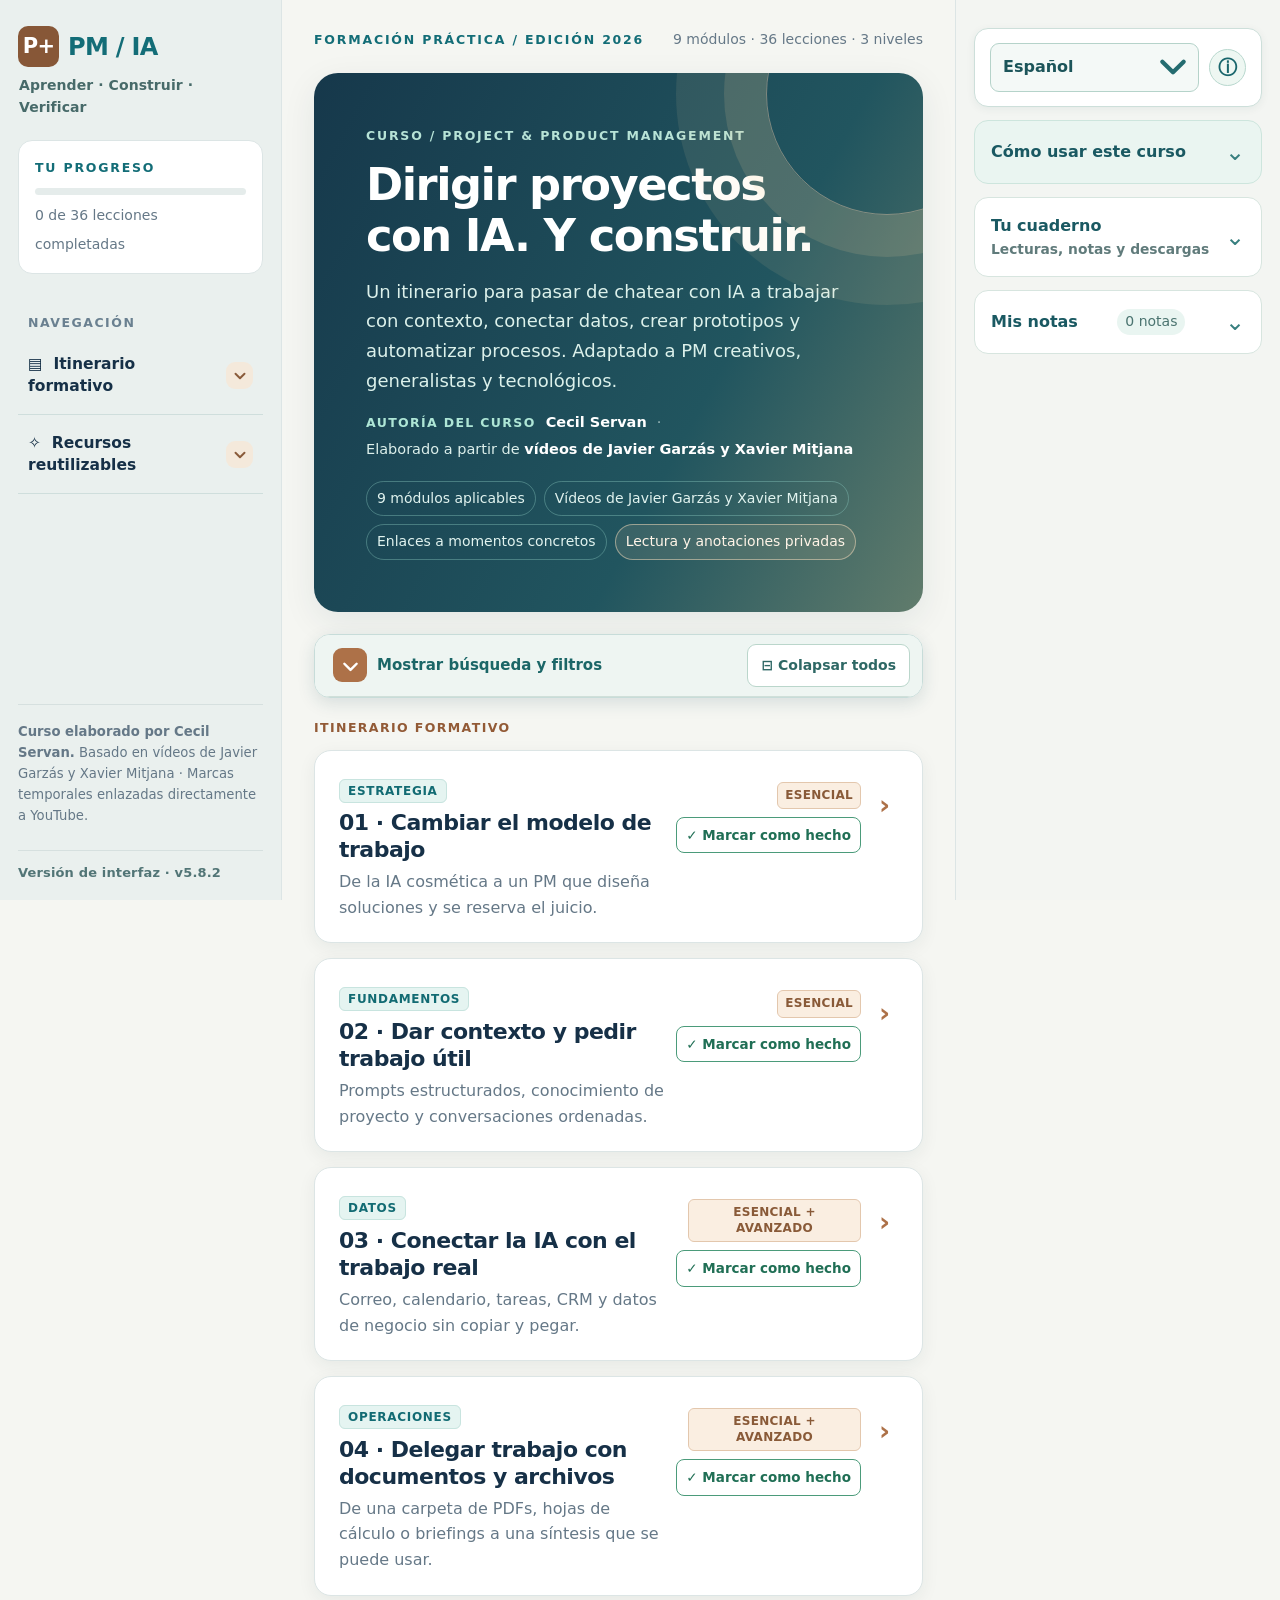
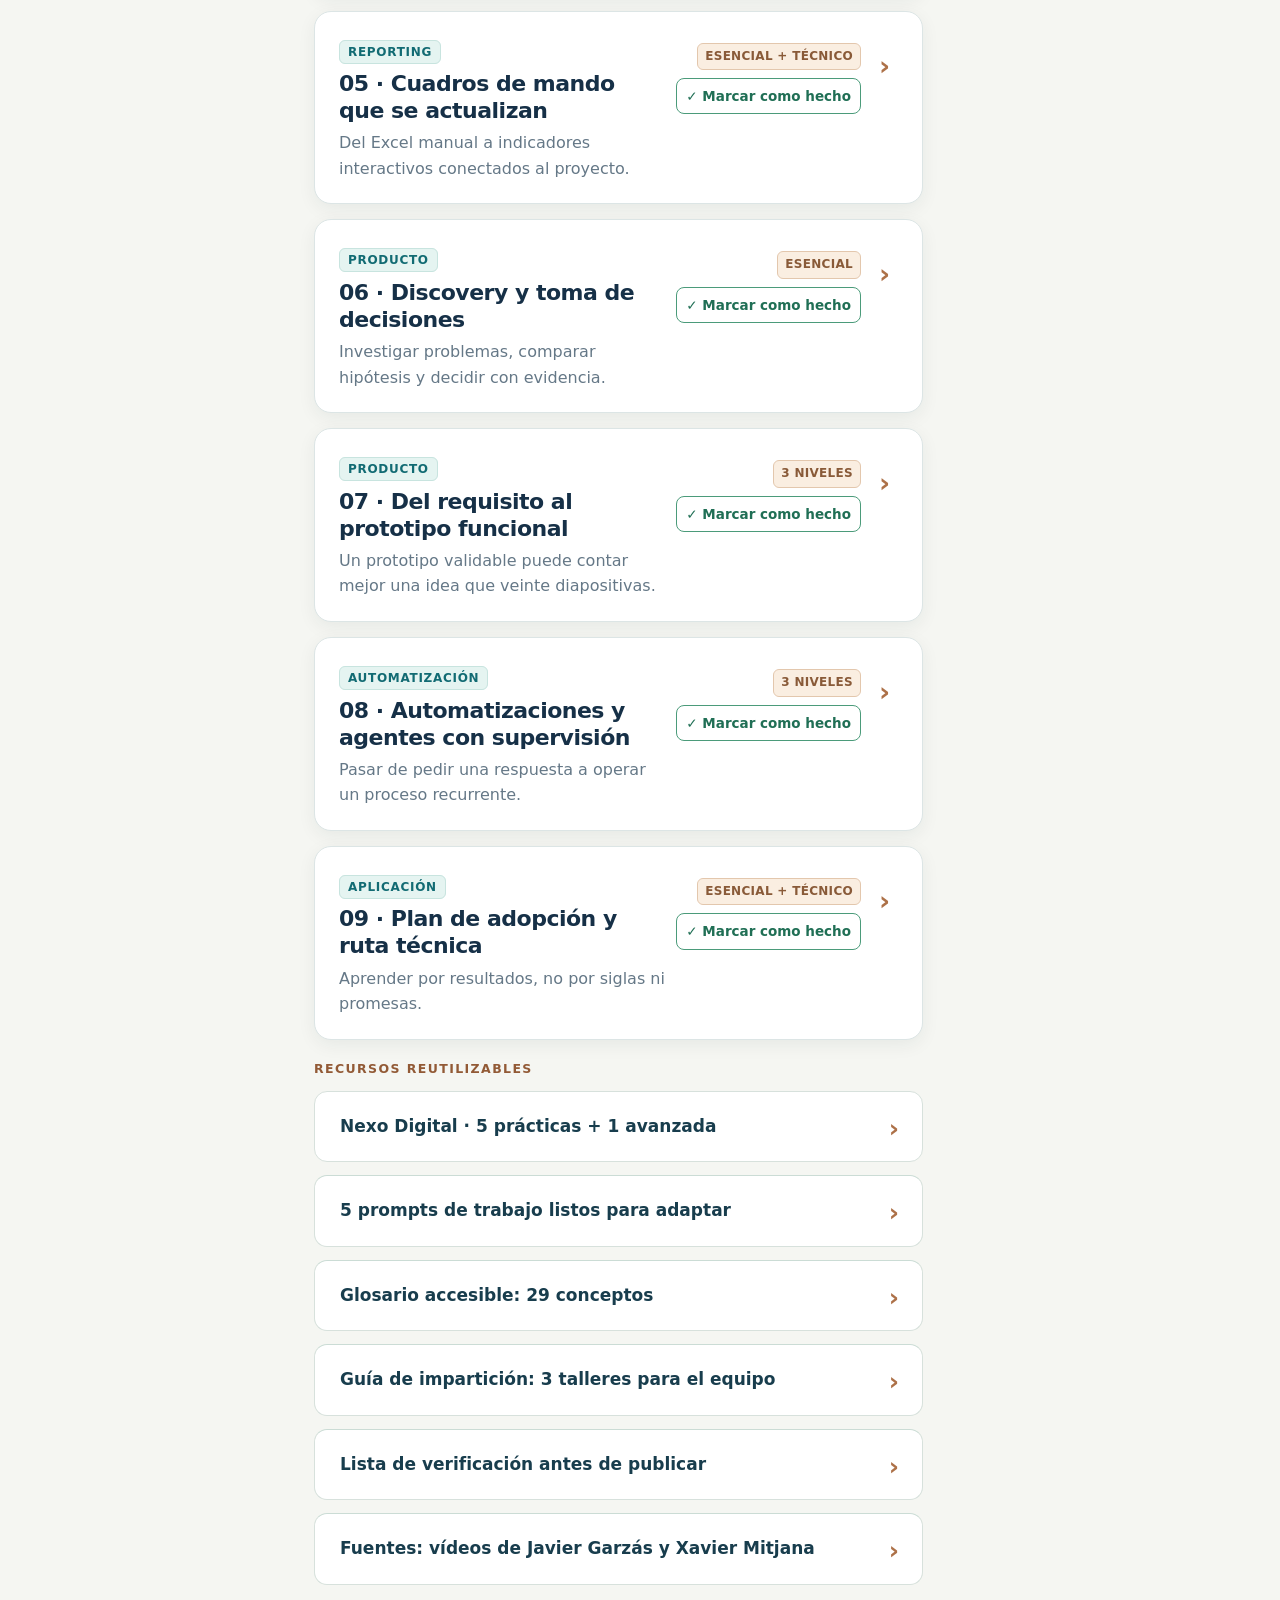
==== commit 0f70f7f7: "docs: ampliar PDFs con fuentes y referencias Xavier Mitjana v5.8.2" ====
--- a/index.html
+++ b/index.html
@@ -504,7 +504,7 @@
 @media print{#floatCollapse{display:none!important;}}
 </style><link rel="stylesheet" href="/assets/nexo-labs.css"></head>
 <body><div class="layout">
-<aside class="nav"><div class="logo"><span class="mark">P+</span><span>PM / IA</span></div><div class="nav-motto">Aprender · Construir · Verificar</div><div class="progress-wrap"><div class="kicker">Tu progreso</div><div class="progress-track"><div class="progress-fill" id="progressFill"></div></div><small id="progressText">0 de 36 lecciones</small></div><div class="nav-heading">NAVEGACIÓN</div><nav aria-label="NAVEGACIÓN" class="sidenav" id="sidenav"><details class="nav-group" id="navModules"><summary><span>▤ &nbsp;Itinerario formativo</span><span aria-hidden="true" class="nav-arrow"><svg fill="none" height="18" stroke="currentColor" stroke-linecap="round" stroke-linejoin="round" stroke-width="2.6" viewbox="0 0 24 24" width="18"><path d="m6 9 6 6 6-6"></path></svg></span></summary><div class="nav-module-list" id="navModuleItems"></div></details><details class="nav-group" id="navResources"><summary><span>✧ &nbsp;Recursos reutilizables</span><span aria-hidden="true" class="nav-arrow"><svg fill="none" height="18" stroke="currentColor" stroke-linecap="round" stroke-linejoin="round" stroke-width="2.6" viewbox="0 0 24 24" width="18"><path d="m6 9 6 6 6-6"></path></svg></span></summary><div class="nav-resource-list"><button class="nav-primary" data-anchor="nexoLaboratory" type="button"><span aria-hidden="true">▧</span> Prácticas Nexo Digital</button><button class="nav-primary" data-anchor="prompts" type="button"><span aria-hidden="true">✧</span> Prompts</button><button class="nav-primary" data-anchor="glossary" type="button"><span aria-hidden="true">◈</span> Glosario</button><button class="nav-primary" data-anchor="workshops" type="button"><span aria-hidden="true">▧</span> Guía de impartición</button><button class="nav-primary" data-anchor="checks" type="button"><span aria-hidden="true">☑</span> Lista de verificación</button><button class="nav-primary" data-anchor="sources" type="button"><span aria-hidden="true">▣</span> Fuentes</button></div></details></nav><p class="nav-foot"><strong>Curso elaborado por Cecil Servan.</strong> Basado en vídeos de Javier Garzás y Xavier Mitjana · Marcas temporales enlazadas directamente a YouTube.</p><div class="interface-version">Versión de interfaz · v5.8.1</div></aside>
+<aside class="nav"><div class="logo"><span class="mark">P+</span><span>PM / IA</span></div><div class="nav-motto">Aprender · Construir · Verificar</div><div class="progress-wrap"><div class="kicker">Tu progreso</div><div class="progress-track"><div class="progress-fill" id="progressFill"></div></div><small id="progressText">0 de 36 lecciones</small></div><div class="nav-heading">NAVEGACIÓN</div><nav aria-label="NAVEGACIÓN" class="sidenav" id="sidenav"><details class="nav-group" id="navModules"><summary><span>▤ &nbsp;Itinerario formativo</span><span aria-hidden="true" class="nav-arrow"><svg fill="none" height="18" stroke="currentColor" stroke-linecap="round" stroke-linejoin="round" stroke-width="2.6" viewbox="0 0 24 24" width="18"><path d="m6 9 6 6 6-6"></path></svg></span></summary><div class="nav-module-list" id="navModuleItems"></div></details><details class="nav-group" id="navResources"><summary><span>✧ &nbsp;Recursos reutilizables</span><span aria-hidden="true" class="nav-arrow"><svg fill="none" height="18" stroke="currentColor" stroke-linecap="round" stroke-linejoin="round" stroke-width="2.6" viewbox="0 0 24 24" width="18"><path d="m6 9 6 6 6-6"></path></svg></span></summary><div class="nav-resource-list"><button class="nav-primary" data-anchor="nexoLaboratory" type="button"><span aria-hidden="true">▧</span> Prácticas Nexo Digital</button><button class="nav-primary" data-anchor="prompts" type="button"><span aria-hidden="true">✧</span> Prompts</button><button class="nav-primary" data-anchor="glossary" type="button"><span aria-hidden="true">◈</span> Glosario</button><button class="nav-primary" data-anchor="workshops" type="button"><span aria-hidden="true">▧</span> Guía de impartición</button><button class="nav-primary" data-anchor="checks" type="button"><span aria-hidden="true">☑</span> Lista de verificación</button><button class="nav-primary" data-anchor="sources" type="button"><span aria-hidden="true">▣</span> Fuentes</button></div></details></nav><p class="nav-foot"><strong>Curso elaborado por Cecil Servan.</strong> Basado en vídeos de Javier Garzás y Xavier Mitjana · Marcas temporales enlazadas directamente a YouTube.</p><div class="interface-version">Versión de interfaz · v5.8.2</div></aside>
 <main class="main" id="main"><div class="topline"><div class="kicker">Formación práctica / edición 2026</div><div class="mini">9 módulos · 36 lecciones · 3 niveles</div></div>
 <section class="hero"><div class="kicker">CURSO / PROJECT &amp; PRODUCT MANAGEMENT</div><h1>Dirigir proyectos<br/>con IA. Y construir.</h1><p>Un itinerario para pasar de chatear con IA a trabajar con contexto, conectar datos, crear prototipos y automatizar procesos. Adaptado a PM creativos, generalistas y tecnológicos.</p><div class="hero-credit"><span class="credit-label">AUTORÍA DEL CURSO</span><strong>Cecil Servan</strong><span class="credit-sep">·</span><span>Elaborado a partir de <strong>vídeos de Javier Garzás y Xavier Mitjana</strong></span></div><div class="hero-tags"><span>9 módulos aplicables</span><span>Vídeos de Javier Garzás y Xavier Mitjana</span><span>Enlaces a momentos concretos</span><span>Lectura y anotaciones privadas</span></div></section>
 <section aria-label="Herramientas de navegación" class="toolbar compact" id="toolsPanel"><div class="toolbar-head"><button aria-controls="toolsBody" aria-expanded="false" class="tools-toggle" id="toggleTools" type="button"><span aria-hidden="true" id="toolArrow"><svg fill="none" height="21" stroke="currentColor" stroke-linecap="round" stroke-linejoin="round" stroke-width="2.8" viewbox="0 0 24 24" width="21"><path d="m5 14 7-7 7 7"></path></svg></span><span id="toolsLabel">Mostrar búsqueda y filtros</span></button><button class="lightbutton all-collapse" id="collapseAll" title="Colapsar todos" type="button"><span aria-hidden="true">⊟</span> Colapsar todos</button></div><div hidden="" id="toolsBody"><div class="searchline"><input aria-label="Buscar en el curso" class="search" id="search" placeholder="Buscar conceptos, ejemplos, herramientas…" type="search"/><button class="lightbutton" id="clearSearch" title="Limpiar">Limpiar</button></div><div class="filter-block"><div class="filter-heading"><span aria-hidden="true" class="filter-icon">◈</span> TEMA</div><div class="filter-row" id="filters"></div></div><div class="filter-block level-block"><div class="filter-heading"><span aria-hidden="true" class="filter-icon">◉</span> NIVEL</div><div class="filter-row" id="audiences"></div></div><div class="filter-block progress-block"><div class="filter-heading"><span aria-hidden="true" class="filter-icon">✓</span> PROGRESO</div><div class="filter-row" id="progressFilters"></div></div><div class="tip" id="selectionHelp"><span aria-hidden="true" class="tip-light">💡</span><span>Selecciona el texto que quieras destacar en una lección, pulsa <strong>Destacar selección</strong> y podrás añadirle un comentario.</span></div><div class="mutednote" id="resultsText" style="margin-top:10px">9 módulos disponibles</div></div></section>
@@ -657,7 +657,7 @@
 function setTools(open){$('toolsBody').hidden=!open;$('toolsPanel').classList.toggle('compact',!open);$('toggleTools').setAttribute('aria-expanded',String(open));$('toolsLabel').textContent=open?tr('Búsqueda y filtros'):tr('Mostrar búsqueda y filtros')}
 $('toggleTools').onclick=()=>setTools($('toolsBody').hidden);
 $('collapseAll').onclick=()=>{document.querySelectorAll('details.module, .misc details').forEach(d=>d.open=false);notify(tr('Todos los apartados colapsados'));};
-function downloadCoursePDF(){const raw=$('embeddedPdf').textContent.trim();const bin=atob(raw);const bytes=new Uint8Array(bin.length);for(let i=0;i<bin.length;i++)bytes[i]=bin.charCodeAt(i);downloadBlob('Curso_PM_IA_formacion_es_v5.pdf',bytes,'application/pdf');notify(tr('PDF del curso descargado'))}
+function downloadCoursePDF(){const raw=$('embeddedPdf').textContent.trim();const bin=atob(raw);const bytes=new Uint8Array(bin.length);for(let i=0;i<bin.length;i++)bytes[i]=bin.charCodeAt(i);downloadBlob('Curso_PM_IA_formacion_es_v6.pdf',bytes,'application/pdf');notify(tr('PDF del curso descargado'))}
 $('downloadFullPDF').onclick=downloadCoursePDF;
 $('langSelect').value=LANG;
 $('langSelect').addEventListener('change',e=>{const next=e.target.value;const names={es:'index.html',en:'en.html',ca:'ca.html'};if(!names[next])return;const target=new URL(names[next],location.href);target.hash=location.hash;location.assign(target.href);});
@@ -830,4 +830,4 @@
 if(breakpoint.addEventListener)breakpoint.addEventListener('change',position);else breakpoint.addListener(position);
 position();
 })();</script>
-<script type="application/octet-stream" id="embeddedPdf">[base64]/[base64]/[base64]/[base64]/[base64]/[base64]/[base64]/[base64]/[base64]/[base64]/[base64]/[base64]/[base64]/[base64]/[base64]/[base64]/[base64]/[base64]/[base64]/[base64]/[base64]/bnZtrfqcOz2fXs9P/dNWz22T8duVKdqf2xur5+G9+a0u4zG+ebty/XWnh66w3k0m1XjH/nL661/qT4shtenz8fHtt/djudu2/bHw8fR+Fu/z9U9/WfL9vly+d2e2u5WTUbzebVvD/nHvuwuX3enthr/+773XT9fLm2Vhs810c15314vuybv757a0WwymVez2MxHbbf/67s63fGex0Pza9e/7p3k1zx3PfQy0GnojaBl6Ps1Wtk12oZeDe28PkUH7x2u3/F/btDToRdL9ILXh15y/wK9yp3qaUKv0ZN6MNwXzs1714W/rotORUvRWrQV7UVH0XdFT4teFL0selX0uujCXxf+RH8amv6E55boT3gOif6E55Doz0tu+vOSm/685KY/4RwT/XnJTX/CGSX6E555oj/hLBL9eclNf8K5J/rzkpv+hDMV+gV+oV/gF/oFfqFf4Bf6BX6hX+AX+gV+oV/gF/oFfqFf4Bf6BX6hX+AX+gV+oV/gF/oFfqFf4Ff6FX6lX+FX+hV+pV/hV/oVfqVf4Vf6FX6lX+FX+hV+pV/hV/oVfqVf4Vf6FX6lX+FX+hV+pV/hN/oNfqPf4Df6DX6j3+A3+g1+o9/gN/oNfqPf4Df6DX6j3+A3+g1+o9/gN/oNfqPf4Df6DX6j3+B3+h1+p9/hd/odfqff4Xf6HX6n3+F3+h1+p9/hd/odfqff4Xf6HX6n3+F3+h1+p9/hd/odfqff4Q/6A/6gP+AP+gP+oD/gD/oD/qA/4A/6A/6gP+AP+gP+oD/gD/oD/qA/4A/6A/6gP+AP+gP+oP91QrxOAswKjL23QdQ8932eUcNsHAYPRs6xa9/[base64]/cTTjIOOrpPKdutXd6QSc531/31/f83ytlbrLubfuPfes954qCBBCTKSNsCQ+a25JGXv76+1Y8iFeTZeuWNxq+LvxECEwHi/XpevWhBf554wkhKnH679aWpeuuHnxYSsh/BBCtJ1Lr7yuZbbjscmEGLH90u5lly1u1p/45SxC1vwK+xu1DAtMC7gqzJ/GfHTZijXXvv5a6DNC1nqw/64rV166WFpQcDsh697D+k9XLL62le3lTxJyjdI+fNXiFZcdPLruIcxj/4b21pVXr+m7nTQTcuuNSn3r6staYendGszvI4TdSViuGXYSHse3l4/hE/LVO9tOmqEDeIbRsDzHMyzXTfR9cXJtH/aSixcZOWnuZCKRcN9Z/g65FmLaXHixicDLH/8bWx/[base64]/HUddh1iykFb6d8CPPYhzuY+Qvq+UXP9feUbfD/8j/PwPfzr1tofsJ51kO3kfR67+anF2y8laLMn+vULexlLlF8eZHiBbf6Lbg+QI1qtwTWSHMpPz/uLkXvIM+e2Ap8TJCnIDjuVZ8j6MJG8goawk34KO3EJew16/xbILz9cVo1BaC022ZJV+QO5ntpFpzCnM3KfUMCWMSI6SfbAIe16D89yemfH4czrdTG7Cv3Nx5dZhmv74CWf/TIS+f+GsbkJq2IA0cmVWi1/BQyzSOFtPHkKcvkLLStKV2jr2cuYww/TuwsydSBF3ksWAc2e2s5N+AkP/6x97ETHBUDYf+ek8P6acWOQfmLK+02wU+e2ivp50Wd/0vn+xi+WruEYuh5/AvfmfnqG5k1uBrUnf5/INcjM/k9+Pq/[base64]/y4MwvSw6P1ExJFim9Tp+Tec70/kdCks8XI+Gt3xGcTuQfXw0sWZwq0eSL3xElmWQmJ2FOQ67y89cirrdurY2Ea7c2bV18pK9tSSQsRrYeMhq3tk5BdJN4A3ZxpO+Fbf5k7R2JpNi0DMYmUlOvnTM9aZ+9oCHJ5NeGly3GEvy/KpI7xp9rzcDEf6qaIFoQOYjh3FwFDduOSGQJZpJtsxvUfJgs8T9NpJKiRJJpUmq60jXOi5SatnRNpnlTBNd2+tyGrUkuf2pzZApifNviZNsSpK7LlYWJiEnzGX9uZKvNGq4sSVDYMI5qavPycJIvQCRhq+wGSDdKk60izZjPqLd/+PEBBVZbuDKC3Sj9TIlMaUr9v26ZBzsII6LrilRCqG9ISjWYkBanVmzKodISbLG4CRdseQ1dzGRJpDXpiFRnVlcZ1pTlcxtok1SzpGNyEi2XVKtkyRTKV+EpW5tq1CEofUVmNzxPYn3dh8rD/mcUJZmoUYBdk5HKCqZsbWhuSYaa/M3Idy3hBn9uUkrgCiciDZclFLJDDA3t9lPiSFBaqW+YPjcyffb8hjGpgagVSndc/pRB3UQa/Go3SIBJXb4u3MD42QQCilgQrsVEpHo8/[base64]//XKs2xkOkyvry4ejqKt+lAEbp99SILb585veF5Ea/D2+oanGWAmN1UnDkWxruH5MCoNWsoopUqhkgkrGaWnOZjRUXj/8xKajbSWowU0f+kRILRMly4DcukRRi0T1QcV0AdJaG1eeoRTa6Q0NIdlOrWsjZbR3yGioEzS85JOEiQjY2L8h0ApehpLXkBbVgDyjBFM4D+ErebQ4iPQdkiQ/CpEG0JI6ghvv6j/0RfNb3gG7Vvw07/4oGrlh+TiWYaLjWplSrhZIZQbE8u2NiUUZiMuXBr8H5IQmYjLFJmIA9EYk/rIZdVJQ6RaKa9SyqvUco1SrkUSBRdg8zZc+3gSFApY0JCLLBn2veHfKv5DWakECpWt4ufFiLEPmWL4IxtC69st6YlGYzQJ7P0LBFJSZLVBpTU2shQcmkheQUX5qFiZC/5YG4vVTikvn8Lsj9XWxkbW1fX1kZl9X7FP8zttBYoFadWiDfc9GgqGw0yT28eTfCiqwCzCFaG9EaFwVyGchqz4WoGCMXoTCxQKYeqwr1UUZlaqrxfUvmoLhhr5/r4caI0d0fwF4UpUOPgtzCR2ycDY+QJmqt3F6ChwGj6O/[base64]/yjtbKkcdFCSqRIpVYb/RuLUYKN2bVmcDpcsbIqiDk1kbC1fFQVsJSCnZSa4WTct2PezCs3ts6JVO/eJTf8fO/YmVPKyy6oGxmrZWrlpwPWO27bfe3IDrkI6n/+u7CJ0Yysu6CsfEotrjN6RtPYJ9HK1yAn/0nqE/QG1oQ+MqsxaSxmIw/8Pxbo4JsWC1xkgSkWGGWBAgu4LaC1wJcW+K0FnrPAIxa4xwK3WeAaCyDkPAvUWmC0BQop2PIzFvjcAics8KoFSNIC7Ra4ywIbLLDGAs0WmGOBaguUWyBqAZsFGAuctsAp2uA3Fui0wMMW2G2BjRZYR7uPW0CyQJkF8izgsACXhv+vNHwHHU6m/3lZ/bssoLFAJYIepaD7ade3UVDsul6K07GPoj0j5Jl0z9BlgSTtGuGvQEgL1FiglHbqoCN4PD1K7KrIAn4LWCygYxoXDaYIlYTOQzxZv1WDftnAjee2SEGRqphCVyoduWP4/8hSO8RYewRFEr2thZmzP/tstvw03AezZp86NVs+BD3QjN7PDdBcnU4odDEH6WJbP11oBQO6gwzHsqzeYmZ0Rt0/FnDG/58u/j9LFwJE7GwMePXGbpOfVggDZspL5UMKYcAseFLeB5tgk7yvOp1AneJH3fMR1T2XpnSVjuoeWOP2OfQp3UMAHibNmkVMDTGRPMlMDAZeYBjexJstRhMpOZYWdTGbqpYLCmMut1OjjYwanVvBr6+cWLd+x471dRMrz0Zg/eQNd0+NTr17w+R5qLi+hQOcGdUQS1ySHnikSOaFBPtrUlVkBVViOnMrOPOPpxixpQXp+IO+z+AYPwFtAiQ66TliMmlQc1lNrMUMRtbMSqxw/wLW/o4VXrdCrRVGWeGwFfZbocAKLiuo5VjSYYXdVthgBWi1QpMV4laosUK5FaJWEK1ArFDZY4VTVjhhhS4rdKZbtFlTDerTDTgrIGS3FY5b4WgaspkCSFZgSq0Qpl0epx0laRepxWw878JnrXpj/7or5URVMH9AYqtSTSCKovwsK4iNsRE4plhBijX0xZ8nLroEDSHUHLXck2fr6FYLWc9ewryGOGSJlvRJz/[base64]/+wuUzD3aN/[base64]/iXisCyspGl/AgoxGwQ3NYRHPLD6IqY0+W2RgqVcixGA0vrjEB5QaF1IoBDgTMDfHLFl6Or80JPJK5pmjE6cOzAnPv2TgoEr5vY+MjWd5+bA6MW33rVut4fC6ctar7CwQz3gvTy0Kk8M2poydiZl03cedh8y3pNvvy3jpxhnBzJm/[base64]//zh/Q913J8ucvAt8p3yHS8dhpVHntuzfVN7x+Ydsl3e9tJzT/86U4AzRR9M48A5R0kxGQMjpT/YC4cEuJDNZua5Um6EpZyMCBm1WhJivXpLkdfiHVtp1AraeEIQbPZCM4/[base64]/BG9tmXHPqEfnRx5d9tvn7/6678bZ7uw4/eUS+6f37ZNPyRY8JexdfVHR4+SXcuJmrLx4jt73+iL+iwi//O3ncW3H/wjmvPLf4jktjdz274+6f/XjzffBG8d6r7tzHkV+siU5pntbVpJyZzWMvAb+iU6BC+giQ0jmqTQh7HQ9Teajk4T4etvAwj4ehPHh5EHhYdoaHd3h4nYfDPOznoYaHUTxEeXDwwPFwmodTAwHu4WEdDy20l1oK/AUPHTzcxcMGHjU5D008xHmQeCjN6miM2tNxHo7y0Elb7OZhIw89PHTTcqaLhyQP7Tzs5KGNV3rKdBPmQeThZR6e4sHCq75jlsnWeL6Vbhxs3J2j26kZd0wRaOpOBorryLyU9lHwOV+ewSzjtxMryZGMRDBzAmezmwjvJ1VV2epLtKGhNQJwwW2jRjvNwIC/9p5Vr3+8fNlffnf9zsnwtXxWfvPEpPrl/w2zv/kaZn1/eX3tB7JyQgykGp8RTz9DILyZmG12PSGDnmGvmAg2q8gUFFYEweZ0MJrqVffUTt55/e/+smzZX+QZ9ZNOQgWwoIHoB7X1V/xbPvT11/[base64]/YVya9JUMcN3fEbuEB+/qXtSxZv/5X8ItS9uuNSBect5E0uxG1CGzlfsqI9pmEYtNI5nnsiIfDPZHkP6U0Ja8SaW5GLq53rZNYulRvg0aVwgFkrz4MDLXBAnteiruVM+TVYT/5ERDJc8mgI4QwGq43lHkiY2UcXaMzHbdBkQ4SQklhR0UDzVFsxqgK1blpUrX/ormQwv6amQpo1csvzwy4c0+oI2yPSqMpL6HNmwD1ME1OCmmOvdCVLFPv0+QT8qvQc2XAizc7Iy2uo/[base64]/W0bVq9p23gj09FbB81QDxfCYvkX8lNQDTnyaflJ+aD8d4jgnDrReNzE1+G4pkvFWsLzBiPRitqwlhVYraTXEJ7lr06wHskIxAjdRmg3QpMRMJsZHDUAfcca08JSQSWPXmG+la/IjzFXg623BOzyP2FzeVxRW1zt4oq/UBmKz97BzyA5pEka7ReZHK2TcQaCWpufmEUzI7Bms82mvzph0zB+8K9LgEcKAglCdxDag9AUBMwOHIW6zUdHUpkxQZUBDYWK0YrWVQwpC0Ss6nYeqm2NNpfdcfbNF555dOq62ypaiyLVh9d/+NHFnccTzczTux574Dd/3LTh9oCnA5ii537Z+tvXDs1YQHlgCa5nEsc+jNwuzR5iy893u20hVmM2Ew0pGj7EbrPbrk6U2MFuj7AkKAZxNsFgJOK7OhHRsoarE63aNi1j0QLKWK80HMhw6B4O7cOhaThgNj2rWMnCheri98+rRNm5JJWZ3Uu3uoeZ2mwvZBX7Gg1FnGuJMmnon/REiIWtyOxBYJPff/bSAUN1ceGOiQ/cs/XOHTtWXbm2rWLN8Ej1pTsvgCfvu+PwQVjx7B+KwPcrV3jnoxu3aHVzBE3bhs03UFz4rPLhbY84nL+kPtgQXMduvgZpyEzmSCUmTgcaM7AMx1hEHW9mzWsThGXBoNXgCopAROgWoV2EJhEwm56r4mKVZPtU7pSNrIo/ZbfBCRHIZYcd7D3A7Lj6sPwgL4fhcyiU34fCTeyes6t3sGW9C1VZeA1dnwkkSFZLUwIej2BlWb/AhsJuJ3FenbCgu8gYWUI0Xm/OuoRXo0FGbNW36RkLOoZ6jVcKAwlDdxjaw9AUBsyeuya4Ch51J5mK67RliCNO7RVnLcYItAe1OA9nrnUUfP7Xz858/tLdiP/hN4x58G7pjnULLm5iHu19+kpWfOnV37+voN0TvPvQjevHe5j77pPrPRTPDTinV5HmFL/kWukCZ16eJmBCessvwGTYHV6TsLhDbpyW283q9Uh/ChuFzazCSHoti7SHtFYApAC6C6C9AJoKALPZQiaW2hjPnli/LxfLHOkwVjRnYmVup+K6YZZVLdxRlNa0oo199U+//fSbmz+7+647qyO5rcV3/UL3i45DL8hLrrtyaeuWvVuh/e3PoAmmvQdjOyJfbrH55c/lnnm/7f34gWc77iqT35I/[base64]/87Nlj7Tu3/PKx27axpVs33PyzbdfdoNBXNc75INKXB+eM9OU3EJyZhmgiUUc4HHQF1ySIS3QhfblcrCBYkYtMIVMJKlLWZBK8rBfpSyvRA5xuei7URE+E/qf0ZVUltV2ZMZqzBNmnQmUfm52eu+RZlUmPFpnqT//4+Un56+9/cfukSPjK0e0HhT0PHHoTnv7h2ptvufU6tuP3f5EPy+3yU/L9eX/dafGAF6wX/Ylxyh333YViBELKXB9Ge2AX+4pydkmS0nVGQmwajcfrtNy/wCmqpsEJLxz1QqcXOryw0QtrvNDsBckLpV6IesHhBc6LJioFaktX13uhxgvHs1qGvcCIXiBe6PFCuxd2eqHVC01eiNPOMvZnY7YfMmBbOUv/n2dD0ZptteyaElOslrLa2jLlqDU2JWW9TGGOpI5clblfjnbiPjr3HLJMmmQzGt1oEVnc7kDQIj6Q8FkeXWDz0aNcsY0q3KqdQcDU8SAkqertpukumm1TdfDClFVG90A9AyzMLLmRGqf9HItzV3rAwkO7DoWjNVPKpThblxrz2SOqEeoM2/ImjapcoNrQL6ANfQ9Kv5GSn0MRQDRaHbq0pIQDC1fFreTe4vrQpCbekoWrYrFjxwY4TOAUwNnCPn/2XXYos6MMTi6Vr5OvW4q4aYFHuRD7KN17laSohuGxUCewzBOowwCViFbSap5IhLSgKG/JKNZpSUnRwlXqyWL2sWJqb5zuj4fOXoAPu4Axt7TA3pYWHP8yHH/uOePH8ZYwYGGqmJXMW0wfwzN0/MeOxWJZ3Y6uENChcy5jh+L4n39hKWyGzUvlojK6tn2fsZXIw8rZ8lNSn5sBNqCxmWwBVj1XZhgxrft86smyPX2yzN0QhSui0BiFWVEYR49j/VEwROHHKHwThQ+i8FYUXozC41F4KAo7ooDwC6IwPQpVWcDLEPrvWdD3R2FbFNZHYSXttIjCWdIwb1KYp2hf6rOnZz01+5xZPWRupVKlPgo1A4+ax6hwySgw6oF0G4WVRkr0xFlMS6UuCtNKj5vD6VPonecePQ/aFmg8z+HQTxwL/SRcykYt6T8jsFbSSAkq/ZUzIoiwaXsNzbWKUdRas4A9m8OP0MPny29TDp8f3AKP/nxv5YVppodFMFM5fN51nXL4LB/8xethU+8PKQmAtLFCvkHzLV9PJpKp5F1py2gtcZWWmmty8odWTR3KunJcWrPWPG26bfi7CZvXW/teIk96J2HxNnpXelmDJS+Ux4isN8+bxxoMsZMJAzeRZcedTLCW6dA3Hbqnw/Hp0DUdktOhfTr0pEvE6UCmg4RF0nRonQ5NaYid0yE0HbBxBuVp3KWQmjq1V1UmKgxFYyB/KYUpJrNlrESrutM8spTXcJG8KFMh2khumFgdDGYrykent+PYcVDmZlMn/KNsFeUkN49jrA4bh9nRUJinYZwOJck/vV3+ZP8n8mMv/ggvghnisOo38uFnJukufnRy3awJK3/ZviFaULpaZ8nPX9PVKv9O/vpv8rZ374eC3+3+703ypyM3PLU8PmbXhCNXNf4aGv4MOfAHYOSX5L+8JB/6faxs+sWJFQuu+Sx5Q7Gm9+vIam++9xeQt/cseD6T58o/vioff/zCRvYgl5C/v/vuieUKX9OYFfTTLMQGjdK3VrPFwtlMotGo1Yoca3eYzFZzU8JmtYKIUsSo5SxgaUzowXbaAacccMIBRx3Q6YAOB+x2wEYHrHFAswPqHVDjgHIHRB3gcADngP8tfOV/aJANzVGYLgcwSQe0O2CnA9oc0OqAuAMkB5Q6IOwA0QHdFGgQwCwHnMt2jT95LHf+XZ3MwWxMObBQvQ0yImO5q2EgiuuejyJ7NBoKbuXO5qLRmQvH5Av2wBsvwQcHet/o3NTbsxm2fQF/qlDc2e9/[base64]/jrLThMJZfMVoa2FFbljxg6hFy+Xmsy/tfeKtDx6+77JfvdWzdd/jB856Dh5kLiN9X91567Ovy9/1Ebme/f6GVplvk13bb+39g+bOzxG7D/oq7u1Ytz/H/sTtr/xWQ327+r6vuM9Rx/nJRCnXyiqmZ05AY25MoA8goOej4bxeQhyYt0sBWJgRvLGSQfqZRwkhktwyt536MWF1H2VUFcRYDauRX5B3o0hteLtHUx2sfb5J7vvq31+t/v24/EmaDx1wKUgwHy6NyR88WVQi/5f8qvyh/IfRI34nv1al8Ou4vrP8Wlx/Ae3LGei9OIjJYfJ43bisblxgNyvi+ERtUwIFlReqJGoodlMLsZVahatWK7tJRekVyNr7IbkRBcc2UEefH6G45jrkt+UvO6995Mzfer+Hq6FF/qX8mJx3EHH8KFrAeT/eoIM89jX5WblTTsr7ORW1FJ/jCOFuomeoV0m1RmRrL2odLidgtDclGo0rjUyxEVhiFI2MwBuNnN/vaEr4oTHht3GGpgTHNCY4tjsA7QFoDUA8AArSU4brIAJqpM5YinhGllaBQiTWSKFCNrmjY5jKteaGFfznjjt4kP26Otx64gO4PCRJIfke0AETr6y2//[base64]/4GxOBgOL6IbI41t2YYO3r8qAlD2rzoCAPzuTBf+UBdOVBZx505MHuPNiYB/E8qMmD8jyI5gGXB5V4nc6DU3lwlMLtzqoW84DpzoPWPGjKAykPwnmpSIJ+SysLSamt30F+ddbZs+IpoeJPM7l1AJNTHDm1PLfmh52U0xfDRac/m+yf8soVfeQfp7+pP1J6EL65tbagHJpgMl4Lx8vd+0dWyG/Jr8vvy28NyYGbfKNG+VSa47dR/nlKukrvclkFr5exMoEcwYOyXagSZgmsAdFGeNGgY3m2MWHiWa/LyhBkHQexlQcgGgBHALgAjD0agOYA1KTzpwNwimZVIGQz5ngWq6l46KeTRSrflWXUnJpA5eYZKPxUcolVpNBgzU3dVfLJxTsyIOM9yFxzkEE53fvXg71bDqq0UuHr/SdjUe4/LlHoh6nofdNfgXiYhoJviRL7Awbp17zJaNDokJ10rLKHjLRi22mCNhO0mqDZBPUmqDFB2ASiCTgT9Jig2wQnTHDUBJ3p2nITRE1wKqu8wwS70500pcFKKZiD9jMuA73RBGvok9SOOPqA4yZgukyQNEE77SBOW6ujwDq1CrvP5r/[base64]/NM7bS76XHnPp9RY3Or2szsL7/G4nI9pEFDUuHcuZvDZWz1lMaNRqTbYOP+z0w0Y/NPuh3g/j/MD5occPp/zQ6Yf7/bCGVtX4odwPx/1w1A/YZHcaXi0P+8FBG1ZiheQH4gcG++j2Q5cfkn5o80MrrSilsN20p3Y/[base64]/ZOp+P2dtM4vPJ0BZMJ0+uiQXySFTLBed1Z8XnttDZOAc5hxMZsVm08H6sO8BpI/9FK+pyF7ltVKuuCUrFstBKrpa4Jc81boDvZPHGS7cfPcSXG8zrfj8sc4JbXD7SlNJ8g3j3kFslmdrttQExGltXpTDbW5zUd6fteGiWY6kwGjccqGARcD0aHecbAum2sTqPDpQFwamzdPjjugy4fJH3Q7oMqX2qqSE1INP3iPX1gUpltCaQIKzeSZQ4I0C/e2UUR2dkpjz54EO6BTvgQ2lDCd3dyt/z4VpqWznLs2bSA50b28+oenJudXCyV2rUamyCYNWangycWK/KljkFb3GxEO9yuNdqIE61aJ4Sd0O2EdiekLVo1bM5TNSB8Lr35mxIl2eMG7tZOeOPg4rOvpQbMPK2Kkh9t3OEf92bGm4oHVGyXq9F2MRAXGSUFiVFjNVrdHgcqXYfdrOCbIx4cmQfCntSJ7bmnqza6A60crLJirmo+hAnkv/fF539+/4sv332b2QE1MAPN6C75FTnJtMu/lv8CeWglTALlJONl5qD8iPyUfEB+GL0PhvJiLvUFPWhRtREnj3LOafF5BQ1yn2Cy2ZALFUmHIo5KOJNthw/W+2ClD0p8YPHBxz542QcP0ZJZlBqwvI+Wv0ULGynYGBXuZdpYbfkUbbaetgnREl2WaD+v3zfY0sw2GrKcPb5/jZR9qgg7f+/hJcse+7k882Tvmw8dhB/gq//+G5t85Ge9m/aelqszlubaP75D34Hp5DvoOkXJPKmE2MNGr7JU+QXuHTlActCRy8kL2/PycOHy0gtXgAtXAOGCAQuniFbxqBLfnY4bVWI1y867jryinJQwnEjeCCjURNKr+sGpL95TVrUaZsoPlDXcOH6Oe33JBVe13hotlV+Wn2YexBXuhiBMwTX2y5/hCj+JK/yE7Lxr4lWLuGq9v2Tpfg4a1bXm5+JaO0kQvamJTlH0m/zogrhMDqvNatJwobCIhiI6UH6BE7xpz8Oquh4OziaG4XgYWtNHjlnqo2igjZsdcVo5yPan549aRakImfWCR9/sPfnQQWby2Z67boEr7sSJbQb93S8+fuiZe5kZMpdeoAO/uu3Vgt6/om6ZATfdd0vvq5sU3t/[base64]/eZkQS6VafnIm68odheMlz6yMQZGxzpdRqJD+tPpBBRoioJkbdRUJ7Yqakh1U9tJNbYaqTUVpuVX9FC7qp3WtWbZaGp5Mm2OraTNJBeUUgBCjTWsbaPlpbRkXB99jtpsB62YRet6aHky/Qy1QZi26aEdddHHtNHaqrQ1SI27n7RaF/2kisx6a2KAZauqzDQZoqpBuqO71tZc6mYVKcQI407Gehf6J3P7avzB31878iQS2L2Ot2Gc/NrbWsOPV/jVdxcU25ffR3XmLqnJbvRojBqvz8YTk8WEBq+FFZy4BnYOZVizD+p9UOODch9EfeDwQacPOnyw2wcbfbAmXS76AKFP+wC1KHM8rUNbfRD3ZULTB001LU8yDlO/OkiZt1wkHK1I2WZiLlIpt1lRTPK/z8rfyf9WbHq4tOtYysz9+J89//yILafpD+Rdh59R5unu+4RXYhLM5A/SNiPDsQY9zxtQNlmMeobXIhuZtego2htFCInwjQhPibBehFkiVIlgEaFPhI9FSIrQSgMniAjjumhejaWI09JSEXaK0CZCWIQeGmlxPA2jlrdmQYZpL4NdmvNRBWXcLOy4s96ZQ78momJJUIzW5K7ez2O9H9/LBDvRvLg7qVirP/[base64]/csRE9QUv6hC7pDvr5Br1jLkNaiC5cVwCZS+Db9aG2L3nW1Orc4s9uGzi9hD1CsFlPWEf5jua3RIV/LOnIDdrMR9Nyb8GoeJY0WB9TlV397D2hoDEArANwF4KgDrAzArAFUBsASgLwAfByBJNyykAJAAjMPbzgC0BSBMNzSOB6ArvaXRRCGySPFcIszYvtneVGXG0Rb6KTE35VhVjAaYsF+etht+J99wLzP0ALhg9H54bjcqwGN7et89ILdTd5xZxEjK1OUlQL0pWd/[base64]/PDvhaEp7J29Bshb883IcbX+s/pF3BbHn2DCvB9XuAxA5G0KnvfIXzNN/HaiJb+WNmgZDhgQdAz7XYJBjH+XIOMEKBLgAwEeF2AjfYVLLfHT17GWnxbgRQEW0Io3BbhfgG0CXEFLMnAWAfoEYL4R4GMBnhLgIfr+FZZWYnGXAMfpi1of0/ezso9W05uFg7Z5qH4vGewI2XH6vJV37kG+eReGyl9rHioZ+oN1aMmAWNjvpaTy6R2G8BxjJ5watbs7HfNbT8N+y2lQsBoRPCjGv5nGAaswURrKjz2lIv8zQcCD4oXF7Hjhtqw69V2Ac8OHm9Jhxkna8qdNoBQy+jecBxDMwLh7awwiS+DdZr72h/2Uv6bhutvour8o3cIRRqslgo7nvkvwWIvrrq4Irk6Srsss+qrc8h4BXhagXYCdAjTSUpFWvCXASlpSRd+qC6UXPXvN2zLLjr02/Ydl/6mXXs636hX51vyKXOs0XPF3ceW/LhnKfzO05L8X0zkGYBO7H2WIhkyVingN6mOWYTgNqwTfcEgNOpgZ1kGPDrp1kNRBOwoUHcR16bNGRciVlQw2IBCRis56YyQcXCo/LD/cwk84W6dEt1C529cjf8+JfYuwd6ckMEhKQF5IgBIeoL6CyqI0FLmw/H1Lixr7yTUyIq98m+7v0i9RQTE8o9UQ5q4FSuRLCWF1pEsLSS20a6FNC61aaNJCXAuSFsJaELVAtNCjhe40zE4KpgKUUhi19rgWumit2kNpuu0YtZnaQAVVu1Abq83UNiXpNpkvHpyHNc/7FiUSY8nAw0wBKmJ2J7wvP3jyKNcIxny5J1fdE6HfxWBfQT2eT1ZIVVZdfj4XNhq9HFtYkJ+nz5ud8Dit1px4wmINWRkja7USnd6l5eIJrZM44wkithVCYyFIhYCJhasyJ8OKvWyrzJwMD3JMU4GwiupCVzvPWj4R7Y7+6BagH1qgYRdv771zrSzbVx/659T2PdsvmNY8N2/Mw0Buva1xR82lZewrN2/o3eQtXrQaPItumMRyuxZfUrL2WEQOcvyiq5IhjzJHQuM1txMDCZA2abZNqw0Qd8AdDPmEeMLn0thsDgc7O+FAWxvnSaQQtIWAhKByZwjEEHSHoCsEyRDspBVNIZBoiZoOh2AACy1auHB1//aDNZbNQKk9EvRatfQkXNHVVodWDThnFBeWkdtuG7fGV792642927ZAiaZ5T9exT07Oe2sm9BzpdBp73eJ73AhPsZwctXPm377qlf+7IKS+34FznMm+RlykSRpv5Q0u3uX26CzxhFEnuhysY3aCdREPTJQ8UEr3t0QP9HjgOH2joI2+UfCUBxo9A/f5M1ZHNjHRczNrvw8eVmMv2ZkjD86XR//t/c3to4vmrpFP/+Lxu66sjA6Ff/69NyT/sL9EXnbi2VxlPabhWL/E9bDT9Zjl4AzE6xU5MRiyi/GE3akugxaJTit6sQHjnp1gXLggF8Qp7ksp1kl6Ec6/GquzZ0CXof/lPcj6qkc+jae14WQKJtD1UHbb6YSsODXmT6vuldf/[base64]/lWbpkD+x7teIa+P6MENRzgHyZ+GCW9Z3O5WL/[base64]/+Thhx+5+8LqkcV5pVXlP/zwpsxtYxtGFlYf77Yfu8HZundf/dkzucXFucp73nIt+z7nJ4WknEjwoNQ3vKTE7dD4JgbGkCEmEymI8P6AzyFMqmYr4gl3UZGe9xdEOFbP6sPW8Lh4Iixay+IJa05nNbRXw+5qaKuGNdXK10jqq6GmGsqrIVoNjmrgqqG7Gk5UQ1c1IHAHBd44EFiFJNVwuhpOUeCjA4Gbz+mzMhu0Iw2U/WzuHIDMIyUKE64GRqSP7amW8pRRHqejTNIp7aRTaq2GpmoopcADTLsBtt3q863xYJ07GDCL95SoRFXdDQzESBs29CUQLbJirvq6kRrHqcT1p18Ldo92a2l8f246KDH9GoUS48+2/[base64]/sbV8hU37V9063q5+Zo7oIw9s2zE0PE/29x7j7e42MssOhjotSspnvEUo5xXvj1mo2cVTvKA1EKMRo3V6naxwlwlJlxkWafktMUTqNOsFisKfqfDDZwbKd0NO93AtLqhyQ1xN0hu6HJD0g3tNBt2g+gG4oYeWoKg2ZDnmu2NFAuZbdgBAefZBJf+0kj/pG+QiodL0vBiSf9z2du+CYq4j9W89ONYZZ5s2Ivz7HtNngFb6DwD5G/SgzhPq8brDYb6JxqQKClYLIpCs/h/DMGLIdgYAkMIVmDm7yGYHoJxISgKgZ+W3h+CbSG4IQQLaFU5hfmANnucliPMOFx9pi2LaMJZlJGxA5JZAJbQwDjt1Sp6Bu0V9dNNSjKfg7JzcUYZtiLmVhiRbvbCFoonxJ/+3rsmzi3x55aNG78dYhkM/nDs1d/bfrsi5+Y72C7EosJHhUT5PPV24iVHpQvNWq3GQkTRCRqTTqdxsj6/5G/yM+1KwEEY03F/l7/br5kg+pN+RvSXYkGT/7i/x68hmGz178TyLizQ6lj/kb6uZxIL6+j9wovUe0UlvUt5RSPrvLguXiKadE67U7GvzFqONdidGmABdbPl3A0mRAoU4Q+Rouy1rVqd/SWT1KtSg7bSsrmpAW5ZAjPWyqehoUVeP0+Wb2iW11+zDUbCa/CQv7jYLX/d+7UbKQzu3ix/[base64]/Lh70Er9am+UMpFVFeqs8Njh0mbI/1RZu5a8XMirDzGj7NUjBIBUy/VFpytrAhW/V9FwnX3RHu2/KlCqndbtcve2iixpu3S7Pu+YasLNNRWPLK4uq5b+nlErDQZ3exI2alM7OTQR6vRnhS+UG/X4k0lEO6ZJuIna7x2A0aj3aQDAHtW6OxY4Zlyee0LucNoVsRIVsOoJwKghHg8rXcrggVGJmdxDWBKE5CPVBqAlCeRCiQfDTavQ8mGy/Q8p6kas9qzwbo43/V1p4oA4ehMGaC58cq+rg2RfNRyV8+apVYGSbhldmVHDD3MaUDlZ1k/o+JuJGeX/+BemW/vfn4wmdyKDnwbjC6ffn49T/VZ3fbur/dnkgSb3gndQRbk2/YK82GfcQLYrTooznTAa2V11otRn+/Q8fnExjLstSHPDm/nm+6pN+c/+dP3fefNuta6+5ZWMbfCBb5X9+ffbf/3rvNy90f/bro+peTq48g00iHtwkl2ySZgctnM3m9ujd+ryI2+ZAK8ThN4XjCZMr4Nf6Zyc4rcgSRfRLEWiLAIlAZWkEuiPQRfNNEZCy0lWRfhcoa5Mj7dFkBUilt3gUxwZX1K0ut7K/UegKpBSFuuo4vT1XgI4Ztn1q52vvvrmqRdMhS9cwzTetXzszcflZtsVbPDo6/If/8438g6tuqIwGtYed2fVibq/VSvcRcL4fsO8TOwmSa6WpDrPPrtUyZiYUtgbiCbCKPr3eaHQrnjWj5bXxBO+XwtBG396ujNPXt9vSb3B3pdPhcGae6WlmH21nb4WkNijThDw6s5NA9w9G0Q0Etrh2mbzqFv0VP5fXv/9260q5aP2mcVcHlA0E9v0fXlCmBPzi2rnw5T8B3HL+y10OE/MPK0nrwT24ng4yWyq2arVgNDpdGisNTzfzVpZxiKIpnhAtWqPeiLzvbKQHiZILVmVF6iiLFIspr5TFUmGZ6i5ApFDZhsownrJMzJ6isWVbyn4uV6OYsgnjj41nX5Ov8rt6q9PctrbsEpJ+z4L5E45tiBLzkat1+Ew4zKHDTLms2x2MJ/xukTXEE1rW1TYMWodB0zCID4PwMHhqGDQOg1nDIE1L/yHmQ7W+UiZXRXkJjGAGeMnIH+4gy/zp0BO1j5UWj5x+7W/uS1x2SdljO5feXzKsYvXsiy6cuWs+0q3ujp0B25e31uy/vjyQW3Np7Y07QsdWlMRrKmf6ykZMnkfn48D5FHO3oAS5QCrUm81aO8u6PZzRgIgVtAYL+j/W2QnieohKiyoPlHhSITjZIWspBFMM88jM1kiF8qlYxZmnW0pOM8DMpsYbbrqs6t13x5WOnRvZ6Fi9lNlVXHjyZH3v+knV4iSPup9Hv+3IHsTx3C01EpuJ4wSb4Pbwdpcd0eqycIzIzEmYRJdRQK/L2U6lUVdaOFV2Z8krQoeckWvJtLxSS8IeyBZL2YK8n71jg3hbWRtlhyy1X0a/aOVVTEGobL/xyp9B7Br5a90FL1T1XAtBMB4MMV96i8/u9RbPKKwEB9OSsoVJ31ec8q+SmGGl1KdlBDNjtohmQctwTDxh4CxaHZh0BFxrRGgWoV6EGhHKRYiK4BCBE+G0CKdEOCHCURE6RegQYbcIG0X4D/Dd/xv4yv+XD2g/H7waWSFS+KO0zzYRDdVOGqYx+MOI524wnGc34qcbKBEBixaeJ26Fjww4LWaKp8k3NcHhu8EGmrvhkvkO9nrkeH/vNcw2vDtpTMZX/Eu4Vg7yLymo5y0O3uF0qTEZ6YiMeMKqtaQiMm5NR2S46l1QQ6MmRBdwLjhNoybaXbDbBRtdsIbWllKADlqoxlooYRSnaShGfSa0IpyOpmhzQVPWQXmYRlO8nHWG3kgLz2vJD3iNNI2q80ZODIybMKTjJvwQ86spzj/zr59Pk19cCS/v+/iz+k9P7oWWZQ7myt7dKextYi7rvZe5hWJQoXfFMvsScegnJ6TLNAabycj77A4v5/d7naydt2pNBn1OICAtbq7jAo4AEw2UB2oCzYGNgY7A0cCJwKmAoJRHsVAp6sTCU4HTAX0lh2UK2G4s1UQptFLBBxQfMJBbp9ylYRZ3nRQAhgRKA4zAeh02kwW1B2/02TnBZbH4NZxBQJnNCM7zRlIAfauoqEj1BYsGfNZS3UlXVIkBsiMt/GkyY7+U5930vnyL/[base64]/HbmjJLc0Ojyhqmj5b1N0LlbPrMLFi2R75zUtEautb3Z5B6/bg/bSjlwJbNLIaKzCx7ZOU21W0Yr/44S0pGdPCq1MgYjgM5g45wOA6NHpaPVW8BIkJJsxLnDCWqMOnHCcScknfCxE3Y6odUJ8XT5+B301k2rd9J0D8120WxbGnoWrer/dP3gAGtVCJWdP94kVgHqR5oq1IgT5RXI0Qz30ZhljlAJc7j3LNgrb/bFSrzFbIld3PzDyLMn/Y7X5F/R+b4gf80G+O0kj0yTCsU8Z0Cr9wQ4No+NRjw6rU77XUKns+Tm5X6XyLOI3yUspDUK6glSSfbnaAZ9dUkxbcrRMhuFt1Hj0JZEY0z5epQzCHh3YQlzz82bl1/17oZbN09ccOGyhsTSCxdMlL/eewcUrl3LFXN/hYLte0pWXC4fbtxiZ52bF8tPX75CiR3ZK9eCsj/GQpvUxxL6ATmSk/3ZyAIeztCPR75DPyp52znflVQ/NMfwsPxbHj7lYUDMx8508ElzOi6kPB0aQrI+KpmB350VJlI/8LOSJOtTdkcpfMc5n64TaXBL5WnarwqndtecFf4Szfp6Zfbn7xT1NnDo2G+Iz7LXBn+m/LyfHP8Jtmw8L3gqjEUN8YlZ97bItdoLvn9+EC1dIEUFj58NhUw8KjU+EtX7/D7/dwmfD+x223cJuxrUkgkgGURH1HeiX8SvoHupytd+R4BCUkVQQfcGHG40lRWSiryA9NMyv2EZ0s/tGza8e+UVm2+Sv0bKgZmLN6PW3LoIpiHl7Nku//[base64]/SooV5WhilhQItcFo4rYUvtPCOFl7Xwn4t3KOFdVpAmFoKo9HCslNaOEGrD1OIdbQ9VrtoYWe62W1Z/Z7RgtrqKG3VoYW7tLBBC6u1sEQLA+JXUnEqp2kLNR5FjVnZrYWNAyNiyrUQHRgUoz6hkz5Bha/XQk26aynCZIAHBcicG+wy+Djup6zgxnPp/bzsoFJ3ycAzEXuFPeaEfUdPyg9yjbkg5sun1T1bxoY6QiAbpIsJz+sNdAfakt6B7t9m/k97zOGsbean/vM28/mOcDJfnuzfGluVOqGpzex9oU3JLWL28s3oJw6XvHqn2+PgQ8YSY5WRNVr1mZgmZd5HYx8tLDuaoe8RTCTPDNoI+tNBhhK3Bt4tnV03OTdc6NKWWzpLZ0+dHC4qFcot3KKiiiJPcdm3eCur+afquxHGe9+sYf/c12gZ/x0Jqf/m4+9qjv9RuX90w+qbf9zfu0s/VvtnovyDkEzqH/nDdtpceQq5WH/gx/0/fKwfm/pXPPt/rZpKJZqAfMgRMpOpJEXsdlLH/5Y48B7HshK81+N9LV5z8PKjg/gwR/q+VR6B7T5ga8h6LM/Hq0FzgNRifzNhFZmHdfPxqsbyZu5W0sIo/R8gM/C+GZ9DlOfh1YnXfLyW4DUEr2uUfvDanKqvRtiH8bpc6SN1LcMxXa5dRFYo4+TnkXF41WN6HPcZXldj/rdqHp83jQ2QonSdNkDraH0Gbh5tswXr8zGvwLq12wmD92IljeVLsJ89jIqnaewrJIDz78H0NQquOOUTI9vpWKcpOMPyqtQcHAo+mcq+1zBdiOmhiJsiBaepueUqbRB+KI6xHusdCn6V/vC5DN5teHmxz9Hsu+QF2Ev2KneunlRim3207wOKj4O/PDKK1JFLyBpyO9kHe5n97NPs6+y3nB7/O8hX869rLtec0r6ju1mX1H0q7BN+J5zVz9Nfq79H/6khbLjZyBlnGo+YSk1Xmf5qXmT+0DLRcrnlQcvvxfesh20/s4+3/8x+yjHN8ZVzo0vn2u/Oc//Rs9XzvXead7cv6NvqO+NfkhPN2RMIBnqC1wbfC90RksO3h3/ILc+dkXsirzbvSMQcaYucib6Q/9eCNQV/LbxjSHDIxqGPDhs17IWisqKHi3qGNwxvL7YV/3XE1pIhpTNKj47MGfl/yqSyjbFFsc5YT4r+W2EOqSfbCEpzIiKbXYLr8Sr7OmFpbRCuytD2PPJkKq28UVGYSjMo7epSaZb44fZUmkOY11NpnpjgX6m0hliY3FRaS65n0/3okDf+kEoLxMz2pdJ6uErzVSptIDm6uzP/Yu4IQUylTaRCeDyVNhOf3q2MnlP+lc+DdFRKWtkt5VNphphhTCrNklEQT6U5hOlIpXnig3dTaQ0JMpBKa8lpZmQqrSND2IdTaYHksJ+k0nrmQ86cShvIGN2CVNpILtE9nUqbyOVCVSptJuXCJ6SGLCdL8VqD1/XkMtJMwngtxvxiTF1KVpJWch1ZTaGWYWmYDMHSoXgvo/9ebymmLkColVh/JbYPk8mYXo2tlL+Lab8ryVVkBNHTmv/cWxmm5qRGUUdbD8fUVGx/KfZAapYvXb5m+fWXNYebF69ZHL70/+nsanrbOM7wDtdfSVPQbhAjQWrvuECQqJRIfSCAkVQ1JcOkZdEmI4pNbAOWlrtDcmNyd7GzJCH0YF5sBChSCwLqIo2B9mjkIhq6+OBE+gfuD4gaAT22gtRcA0N95t2VLDuqC4TUfL/f88w7JChgPX8hcOqNkL9nDfDR4ZFhnve8elPw817ge4EZOp6bfvX8i2SjfAYiLprhIJ9yLcgtwKAq1O43mGtlmnHUQ2oLTlVE4nhZBA5mlJV1rQ2fTRBpM6LebproTGgStgoIsImda0Mo/1fBhLSEa4uAD/Ef6/oJ5v2OFuUe8SjCN4LyPpZEIBXlaHok/f7Bwg8U/[base64]/NNvBfinNZC9CJd1ThrdSkHNmKPWySXa1fQdgm6HoHLPfMrAuKzqETgrsXHjROvj75HXuzGcYj2UHkiyFLVMynPVsHRJN2RbQ2CsEkAFDEgQ/JgN1527Kmy2qeZIe0CgVdlVxHH9GNk5cKBEqMI7j9Aak+aZK/cJ9sla+09H6NoK6pmrCnyuEnZ/+be/tQIl1FEbZI29D9iXqPYhLFWjyyy8Y52PMKWB9427Ud06CPUhz+KnEnx9WI+n/JyGNvSig7xpClxKHGEZx3Xk4O823CsBu+akttCOnUXi9UF/vyR4Fg1cehd1+vgQHXEIA54LRCy4bh1LlVKjLl52DBDlR1aIgwcy2w2F3BBtXxwVXEjdZ2wAcUtIfkV0eUzXst0v0pHpiCJ1JCUudPyA69DNg5JKxDChTLTNqtO0wkhrWEGpoXUgvziWJJSBzIG90136EI78HwBSz/OF54RwsAo7Uiv2YFmRe0KYSuNMLsjmmCC4qbn3VT+1LwAhtphY2if5TXPDcHqcdO24Tii5VntlkpoSDLhrnGmFXhY85tmCCktlbgadOR97QN8wMsADuqdpoO/P51ZcTJLxyDJgDEM/Q8ymW63mzbjnGYhpaVhVOani1U48QnR+/[base64]/wFtBfi8RTGaLV5dlT9Qz7Vq+xQdoVtPGVPnjL+lN36gZV+YL3vF79P/Gd7wFjeXt1OFLfmtpa39OEtltxix7TN45ulzflNf/Nvm0deTf6bvab9i53458ZZ47vx9co/xr+taOvwbH14vbTeW++vH15neuVb/aRxfI2vDa/5a721v69trG2vHet9s/hN4uvHGSP52HicMFaKK7dW9PkHLPnAeJAofTn/ZWLxPkveN+5n7ut/+SJtfJE/bfz53rvGxr3tewn1o9W9n5/IPWZFVtDGEcMrK/qOsTzxBrsMt5KoDZQMShHFQ7mLgu9HIDdQMqyQPavP/Yn9bOntpdTS75f+sHTYv9O7s3hH791evJ1Y7qx2ErI0YHhuynDzvzbeGnuzcnRMrxyBGvVT2VT1nfdy83NZYw5E168NG9fyA8brY7+oHIbDh0CY1A39nF7UPf2uvqofPTZTOm18hLJR2i4lsqVXXssli0YxU9Qf7WxkxfQZSLvkX+pd0qdyA8bF/FkjmTfymfyT/Hf5rfyRuTz7K/5yy7nVnJ7NDWRy2dzpM7lfXny7cnLsjcoJlqwcH0tW8E2qwsa0Sia5k0wkk3PJW0n1b5taoneSHWaP2OLD2XIqNf3o6M7MdP9Y6XqffdZ/p6zq7EfX+kc+62uVa9c/ecjYH6/e/vxzbfLUdH+0/El//tTV6b6NTlZ1eugcP/XwpDZ5VcowRS+WSqHfRq2l2ilM3pDRrLa3rqUkk7i3JDGxlCKIxgx1Sq1hQvExcN+QmqrUYipiUtwyFkfMUUWdN2/[base64]/NW5+EOFM757mD9021Mz/tbvV4t8ajbbbt3n4/7cr3LzmJ+23Si1zXq7Ol2eDY+r3fIwGpfDi5fjKe8eus1+NJ024+/lzeOpf2ne3Qy3D/P8e/nzvFh2x4+3++f1+9H4a7/O/bZ7+s8li/Ph8Jx3uTs1k9Fs1qzzpnzY5+Xhy3KXm/G/z71d9ePlkJt2eJ6IXu3X+XhYrnK/7J7yaDqZzJpp3M9GuVv/9V5qr3jmcbP6tewv107KbVY6DX0b6Hbouzlahp4LWvn6Ndqqs151VH1V9XXVN1XfVn1X9bzqT1Xfv3Wq/ClV3VYtVWvVlT9V/lT5U+VPlT9V/lT5U+VPlT9V/lT5W/rboekvozT9ZZSmv8X339JfRmn6yyhNfxml6W/xO7b0l1Ga/ha/XUt/GaXpL6M0/WWUpr/Ff6Clv4zS9Jcxmgr9Ar/QL/AL/QK/0C/wC/0Cv9Av8Av9Ar/QL/AL/QK/0C/wC/0Cv9Av8Av9Ar/QL/AL/QK/0C/wK/0Kv9Kv8Cv9Cr/Sr/Ar/Qq/0q/wK/0Kv9Kv8Cv9Cr/Sr/Ar/Qq/0q/wK/0Kv9Kv8Cv9Cr/Sr/Ab/Qa/0W/wG/0Gv9Fv8Bv9Br/Rb/Ab/Qa/0W/wG/0Gv9Fv8Bv9Br/Rb/Ab/Qa/0W/wG/0Gv9Fv8Dv9Dr/T7/A7/Q6/0+/wO/0Ov9Pv8Dv9Dr/T7/A7/Q6/0+/wO/0Ov9Pv8Dv9Dr/T7/A7/Q6/0+/wB/0Bf9Af8Af9AX/QH/AH/QF/0B/wB/0Bf9Af8Af9AX/QH/AH/QF/0B/wB/0Bf9Af8Af9AX/[base64]/r7nzL08zNq2bR///+fHODNnZs75nu/7+z3fGRBhhJAZLUMEFYyfkJw6bfKaB+DO+7BPKq0uqVVClFMI4QGwB5fOb1CveqafhBCXB3tRee2c6mu4eV8ixG+E/jvmVC0sHxJ/73aEBHg+XKrwlJT1mps3DKGRRfB8YAXcsDxpeAeu74brHhXVDdeZxJQcuG4C+A9UeUtLds18YT1CmZnw/Eh1yXW14naxL0JZNrhWa0qqPXWxD30C1ykAP63WW99w6SSahtBvKujz2jpP7eKSzR/D9e0IGR5DmF/FHUAC4NNfWAszROln8i4q5wKAAqNEiMhzHP8xqrn0J9R+SelRnMAj1VRQnlWGVKReuiQGaUF4naEaf1SM8KVLl5D+gxFmZxMSscJay9hdDvjIo1/2IyARGZCEZKQgI0A2IwuyIhuyowAUiIKQAwWjEBSKnCgMhaMIFImiUDRgGYNiURzqgVyoJ4pHvVAC6o36oETUFyWhZJSC+qFU1B8NQGloIBqEBqN0NAQNRcPQcHQVGoHcKAONRKNQJspC2Wg0ykG5aAwai/LQOJSPxqMCdDUqRBNQEZqIJqHJaAqaChy/Bk1HM9BMNAsVoxI0G5UyppTj/rgcHUB/g/ZwtBm1kmjgCIfK4S4978BFqAWez4aeN/K34CI4V/NbEAfPl/JHAQSH+wO0a6Hl4rfgA2g/Ogejb8TLhRxhGu3NOEVhfSO8iL8U0rl0NIWv5ofzu/gb+V3Qo5Ev529ETXBM597i1/OL+Df4RWgKxQzn0Z3igdbhMTgOrePW4UzsxJncUfQ8w38EXoeHCq8Lr6Pj6DgugJ470AJOwX/AX+FkPAXvglHfoG9wNFylcWn4PP4YMF6D3iJTBAWtQytwAFwdQEcB73PoK1TPA1S0QjjO9RGOoxfRGfQu3EdoLubgGEn6Csdh+xJtQ3OBM2cwJxwXgwwxfDl3EbXgm7it3EUchznYAnA0cHMmOcoX83/[base64]/VsW4n3oZVoH6pHAIL0fNogCjzhMEpUbU2cK7esyX31FPWVqTF9Ey+7VG0GtQkVNJkXqvsuXSqYwocLU5uEiCbikpp4V9yZH3t4pm/i2IIp6j7cKyvTBzarOBNuTpgCTXoFt+F+ViZ7RmdtElzwL7e4SS2tUO+03Rk35E6bZ0hfqunaar5c2AJewICiDyAe9wQ2iLjnXiwJd3A8Sm4+1tIP2Y61HGtJCbTH2F0x9phyHrXVk/C2c9pqg+XiV3Vigu5h3uJE4MsdACvgaQ5AcSiQt7Wx4UdSAmHgW7hCW0Pu0JZAd/BMB8AwdhnmBfQEu0d2AyojZbgRGdzEzeMZ/fQ+5Zc+EstZH/DoNugj5ONGfSx/ht3vrd/n98BYDkcDzNtAcwXwStFuK7lbvAstl3hiwJyIFNuxYS2p6en9UPLZtpYUHGMnMQSIigHzqOivaf0pfsLx9he1mXhz+xFtvW67L5LtpAJgUh5Fua0CvocHmIjneF4kkq2t7X1K4wUAnYLtcWwjFZ+//jlAAjOiuw7nLuBsgnAIfGE0Guvu5xTw/REhhkCr8f4oh0zQCrs5OioyIjwsNCQ4MMBus1rMJkWWdG0KE4NUYGMIxX3Y2dRjw2A23zEFk5jA/iTGEcP2uEC2p8WwHcNNsqIYSyWnSrBD25uFI7Sm4lPF2sXi08Xa33BOtnYOFxbjAu1iNoj8kLYU36gtPa6df1e7ES+l+7s44Di+sX27dh4MBW3U3hZEMQj8d2/w0/XuERGK6AoPtYcE9TBG9uFDRTkxjhNWi6sSQ1aHrgpfGRCUuBLiVi8cmYwEi9irh10m2NAnPJCgZDFETbUda247FjKsLWTYsbZme0A6/AMKm1vg9oUW29fn7emwBYSk648C0tNTcBxJwvH2KBxij0/CaQMGjsD9HXDloHdDorAjSDQQuwXOwYH2q6BDTxK+GS/51Fv/2cKYL179+iO8uewVD/xTtaMXvt08emL+l5MnF2hv475CUgIWh47g8SCx957Hd78qf/yRFBuu9U4WtDNir2ef3veShYzEAp+VNnSU9pT2KR45MnMUaNrISx8ZXgSfaIRoFw4RrT8qdaeFG8PCnE5jaGi4Cz1sSno4dm2vh8PEh01rQwPWRIStH+Ds1ydcJpJDliVrPyla7iNZXQNs7ze3ANnnv6F0U07YzqZeGHaW3bGdTwELN9iEz+k+NRbHikBi/9SBQGF8ajCQHRfbE9gB7rd/TJfrkC79xP6j88fl5OSNG73/nXf273/33XbXKfLbD75fvv/[base64]/[base64]/+Y32nfbsis29e2lvX/PSvJnbCsZN7PdgxsjtC0Y1pJLT2lXZO2v2amfnaYeqszOx4+T9Z+amzR3yaHNkpPZpStLQgbGTtbeTF4yu35yQAFICn4ebmM9zuBV8D1rOg78jPnd+oYU5Otzkc3HQv0n7ivAQU83U66IthkctBsxLyGjnbRbwkM2pAdTt2pjX7cmlDQig1DqCAgivvbv2/pVrcMKyZUu1r77FoG34+a8/14aeOqUN0ePKFu0r7iKDHeE2oy3ioxazQbGLiFjAe6S2+AEHDgxIG8DFxwQHOII4w5Zl8IMT1qy8f6321Xn88qlT+KXPv9ZGnDypjfpWh5vApfMi6K0dZbt72cxGRTbw4GoVk0SE39pNlvUBkkkhsmgnmHDIyhtlsxgAIaQ59X3YQ5hfotxoToV/VOOwGRtcwBghvi8eJNj72128qO3FY/K03du1XXk4nx2243H887/buXyftg1P2bd85++W78VTtG17GU4nIK0+KfDgS2LdNmQgj8l4qyDxKIBTRBOdu21YM6j7hWFwBiGAw4f5wNHbyVuc0v7N+fZvOEXg2y+0tF/gTC2cicKs1k5x6fgm8FROt4k8jraJhAVnEbh27IiPeQAhLhAC9LfHy/BN2hvaXRBOYawXH+A+4k7rMf0JtJ3HiAeu60pAY7qXa2i/mzutnfLlAOAQ6FwE2Z9G27jOHCC5pTMFgAmW0PXIpZFcC9OxQMgXlvMcwiS5mYnzwpEUSIDjOMsH7X8/JRz/[base64]/b+2CZz0ZRnELl0ePBUiKYt1AWmd8wPV91cIYsd7p5cSO/g3iGEIEuIEBoSEhIai2JDYkPTUFpIWuhINEbIDskOtc5AMzDFHLNACtw0QEjtr/I0yHL53H3fv8jF5GYvb5z2zvW/0a7HJpxww2s4HFKKcHxm5A2ZlcvG5eGcPn1b3r7+7acYjXdc+og/DzT2QnnuPsixI1BerTxl3iGqq6OfitgR2BS3XlyTEBzoDEI2Z3BPWzCJDopW5agEW9tZYOqxFt3zMxGfpRmC9jX4fLA8Gvf5mNieNDHQY10fnKY3umFN9j/4sLZD21//8bVVx+esffSxR9dtvu+eO2+YcWhm3YdVEDtj7iSu+OdXffCxy4UTBg6aW1peefGaGZNm9k7AYar63OGbHmMxbzpbox+HlhmNcqs4xkzMKIYQswsRo2GngMlyGZsUyNsk3hQELhBMtyWVieUsTUIDfELhfdFcpokaeIw4qiZ27ittGt7qxjuOH9ceaJ/Lr2lfQXa2FWp/077ENjwG+PgI2AKsvWBNPdwdyxsiV4XtMNhW21cF7TDsMnNPouXmNVEkFuGQYCUa2aIgsYDgaTvvs42/UrZpZwEJapMOyhzkCELd+EfZdoIcbJ+fOBUcDU7Rfq+9t/[base64]/uqNbSt89zB/r10y6c+FI7je/AlbgOP6ZS3QT7Ow88FVGWO0RwcoTjnYRwLgHYSSANJxgZbO/[base64]/[base64]/s1u7U9lcexks95aAU5eUxOKgPyDs1FRvf+zuO1eZra7R7tKnR3PmbbvrNzTf/[base64]/0YLf0HE8geOFk+Skj1YzeozbKz7GSwLmkcTSG7bgZ0mBg20nBI5CatXIyc/e//yH+IgC5EcC/[base64]/qsc/x9KgV+f0H5IWJoabeYah3QFRCWK/cgF69EwYMz6fpAsQ10ASbNuzlABa5gXHsVvN5G/jsVLtvuUOPKbiL+WJqHT19i4S0/vpqN75nD0ozy65DgnlqRCEiHxfbI17Puwf2AF7QdTKYUxwZUTlt6tx506ZU4nVRt0zd8e6fn5h6S9Rbi+8ZMnSW9tHWhmPTHvjtPE8ZJitvaJs6b4l2Ys0z2r5ly269/YYb8Pg9H+KaRWPHafu1d+O58EX3rLh+4fLl2rTR47975ZXWgtE3tY8NfPXhsidzr795+NDZ2qu/[base64]/BOghWNigrcrgD0jPWQ+EzYcvmZUBEWEwFRJqscGs4bSHCUKdhhMwQ7SQz431Ra3rP7iyy6OcGWnuKWUawtNjm2IJbHM7AvrbIH+ht61pUAyxA9twq4ZubMa47/paGxofEvXM7i27X3tXfab+RG4kE4pJysLMgfd7XW3F4/u7SkRFvIOXu8sPzPx4TjB96oXst8SjnEjengC5xoqDvMZJNRMDFDFriT2HbK68masMC+JiT2CbPBatKf5GvNtpd0rFP2JIfPCufwDBdbP+vJgb5yppZAzUCYPvevS7S7tDy8Bzcu+evceW/W/7Gl5Y/1b84rHDQYb8IeXI43DR6kvZ6bqV385GPtYmYu81HAVzGd8TUEJbkd6LC8HB8OlrhgBQl9bUkoWCb6ygO8j597KbsKnJAQYLvPWDGwKERfmYrAMW74nS3fXfy8/Wu8GhfhcQsqy8srr9OaYJvL72q79tPTH3yC40oaPNrFxx7XvvU0lFD+sJon4GFEKe4g/rB4iDuMlkuHFSzIIFFETEyUzc1++aXstZkLzLVmMAB/1KLbAd7aXsfNaV/Lbfn+JCRxp7RPYd9OV3D6HK/DHDLq47Z3zCFgNoGiT8DSHwbeWGCsNXYD3wFcW+oH3X6bT7atzM+PdbucYcF+8YY9E9Eh4IiocGc/U3+UHNhX7BMFc0GKT+NkM1vOweYTNZX2rlnRwF4XODafrPnusqaJtNB6r/bab5nAD+DfrML2hUu+XfzX7748NWxOwmfcFG92NhN6JX6ECn10tnbpi881zWrDsfRlB+OF8A3j91XuQO6wdIhHyxUROAHhqIPdLDEYdmEY8MPtoLUkq2AVrQarVGAuBt5vMCuXcR/fyA2mNdb2VyiL2v/ApYMNLwQmId+c3HC2Jk58Gj3P0Xlg/Ty2yVo0tslWdA0s8xByD56qL6jxXpvgFgoEwmY4QKFSjwBwLi3XyhkcI8pwBxo5ZDgsvICWmwRJxMEiw/0HMJtbfCsrpsgUuNkN+sOA01jBVJlO8pZ2NH/YdYtgqgOwImnBcbf+xo+7eC1bG98ImQ9kHgQ9L0MOxYsSpcOoaw9bA0H4hjjtnhQsBIs20zAy1JBHxhquIVOEGQYvmUN9p1hhKDYtJdcZlhpqTbfwt4rbDSHxXCo3VBrJjZWKuKnCFGmWVMyVC9VSLXcduNil0p3CcukJKXAGYzmOgUUV1jneBz/X3o84taj2nYzrp7mY9uFt57m89j0dfGe2JaAQt5HqPI+DCSIiOBvK67P+xI8CY2bzfT4YDBtnoL7BhP7o7k8GGiQDNxBzEj0RTlZkPFBRZJdi4AiSgB1GQZYIhwVF7Mcr/RAYQJvuenWeNHfULf0RSfKvL6xsfVEuc1bJKkdzDkO0FC07lD7cCC6HG8/lGfKUydxUw1SlgvMavMoq7l7pXvlxrsnQpITxmId1fjB2EpulN3aRITiNjMduMlqaJE2VCywVeA7xSHPlYsst0p3yg1IoRJ9Ayj268o9jLPwU3NQk/DftAW3bBW2btlI43naGRLf24TPbThLX9we62ouMFrsjDQPpW8CBkIi4KPHPS4KIDVw/3tBP9yOsMKFTnd5lLcwzWg20NjtAEZHRKQ7Go/EYcRKeKhYY5+AKsdi4H+8VLU4uzHAV19+QC8S7DRO5aYZyrtJgZKLH7J0ORXsnF42rtcL2MwxjxCPAGLX53smyd0u+elKqO1DcGYB2mtYHrAmV+1oHkb6OPpfVk9xG5AwJtDmTnSOcAvh2n7OhVUfiry3BkZQ3vfBC01MvvPAUrsBrtApYcKzV5uC1/AmtreUzrQ3zn7VgHodoZdoqbbVWhtfjuXgeXu+PNSyGKygQ9XMHm3YajDvRcjnQbMCSrS9vlMCQgnTH4482rMi0CzkwJZ0GYh5sNaYj8hzgluJI3A8WFB9p9O3O8drrr68FE/j0s/b2Vv6QNqu6rKxK54d2nPHDisLRbHeYOXgnsu00rEdrLBEWBZsDnX2VQYF9+T4R/mDHclXdO4MxJ0omFOk02SLjUXLkJNMEc7mp2LzAtAC8oNlgmmqcap4aNCV0rrHSfJ1JAjkJcR1MC6KFb8bPYB8/V0RpK7RyvBbPAdasevc13Fe7T/uo6YVDe4Cx4XgNrqIsA+be16Y9MF1rEnlg7peXdN76YjZiMTsC3eZODQ/jIpyRwSHBoZEhIcEuZ7ASiHbK4k7T8hAlODCU2CKcIuLN4NtDbLIh2EgidWcFVIak+8yT8pm9geqy8NffJYRGUNuMDg8Nd4aFhYeHRQx0DAzOcmQFT3JMCi6I8jg8wcVR1o4EysnF2DvW5SGBMQQCF3d6YWXlws3aUi4Px+PAFfeOX+J+SyvfO+jamWTEtDnlU7QbtW/aITK//M4Dh/oGLL1Rm4LrawuZ71oJsbUvyC0ePebujVx8UKhdMUZF8w78Iu94MXSnnd/pWm9f0ytKMUaHG1C40xJkcMb2sr3f0nyshb50S/dV1CCfOmc715EIpriLahNwemR6VHp0ujomakz0GHWKMiNyetTM6JnqtJi5Ed5Ib5Q3ukL1qjUxDcYGU4N5cfRidXHMauODpoei1kWvV9fFbDVuNW01b4/cHrU9eru6PabXDJoW+d9oRPsrdz3i7WyxAhxKxnrpIpXnX1/0acWdN09t3PLdn7ST2tv3aH9ZsQIbF99w6zW3r/rwDaxiyyLMC1u15kGD8wqGjQqNST1y4Nu/D0zDWXnjivKz86JiUv606/SXLsYnWFsIc9naor/bIupOfjDkNYMFWPaObVIgHFpYOBRYiGU13Av0pe4ut9wZxBWhWLNrSzUbzW++z+d36fEDZPAiwLYD7BC7UYJlsHDYskZGywOkYCWdxr+ADm+SeoG6/JS97sDawA2Bev6kL+vsMT6LgDiz8I47F0K0fQHWV89qL4D7uvGZDRueIUvbbtRe1F7DA/FwnSa2XhLRTe54QmvGXCTmBHpCnIhEHAkdXNQBC3SVjgW2PN+zAsFC2rcsAgd85ZiD3YmIs3Eq18Tx4H5ICA4loXyIEC2p0mg0GueQHD5LGCNOxlPICsnuDxo4RsE34bvxXfim9ne1NAiVu/j81j56nB2OkLSSxktc7R4jRkK8FABpiJfKQKMC2MsDAXfjQI5wykBZIYTjIglngu5Ah8mlQFIh0jAqmYywztO/tDAakJnKTy6iMrxmbJORHkydic0Rf3hNvXJ0vRLlR4jiANqDBJtgU1yKCtsQCLVDhBFCfyUFNjfbZnIzhRJlH/eU0gRbmMApEOBlWTCKpmAulITwTsEhBclhxjBTPNeLxPO9BFgympItAyE/SOVThRQxxZAipcoDgP4RllySzecIWfIYI13/TeOmkYn8RKFQLDQUStPkicYZJi/yYi9XQyr4CoNHqpDnKTXGSpPXtIAskK6T5xuvM91uuEW6w/Q0t5/s5fcJT0mHTGP9kmHCgcNwfC0EZ4TrYedwjbZRy4T19wUtE2T1Ij+c7hAnvd/fp8ssHlSIY7nkl+4sPpIqUiTIgS7KjcgoR0oyoidFhmAvRRoMIughod+WRWLkglU44hXD8zxmLYMRGwST39ysVFL2Tptrfr+5IxfyyarL0rybyDpFNUUiViLKSI4mNjmZ9JRVeRjpL88iBfIKskx+jjTJdpkTIQuVlXAuiA+SwpU+CNbNfA/RJfUBuabxadIQpcDsQXNFr/kZ7vf876X9ShiwTWea/[base64]/cK7miBGCUHCZNcJEEaSNKlEcZskiONN04is4xeo1UvmNtj0nBMPf9x22kyuPUzEtMGKeXf2gZpp/5GXtVxou+aI8Ug+sWS28Y3i1u4ZvQorFGJHdno5zhHUtk7TV8Bk74jbeKqtY+xs32lGHSmdeOZy949IkzfPRLc+e5RwP0xZ2n/6hRnPSSu/K5an/cu9h46SP8KCObcAnM/KiE7zAwB5AgrSrBpMX0hCzt3sX0ldmofw+xfnRGK6bxvkG3COeavQ90K4TFabiBYAJd8RJ8aJCzjOPiHyXHO9netXJvzFQehpv1tyIDe5vpSPJAWySON1m8teyj7ueRm/Rsr7IhJo+mtdvLQIeg3kz/PrRTLoV/+0/hl9BKPYS3JXviCbJCuajTgHUT8pcPQn4fNPdg+aPBUTB9e4f6eMC6McDMoenghDmvWVojl2u34Oj2fnnLpI/4lfhHEJBd62N1bFpEz2oj+FPKGuMHypl09Ev16xIa41+xrTCguhISaZbNxeDQxBw3tSV8BQKBNtesJrf4K6K/nvzmf7stD8pLjh6vDY0bEj1PHxcxQZ8TUQMJxg3pDTG383erdMQ+rD8f8Tv1dzEH1YIwjNSolelSUO3pCVEF0aVRx9C1Ry6JXRt0bvTlqY/SuqKZoG80//O9JhmMXCMpXRu0R07/b60Juc+2111ztuZNWhHP23LjzBLbi2Ldvvaf+5Yn1nzTgZGzGF/PGZI67rzrhtvYbt5bPeH3zS/[base64]/xliPmY8omO78pBMQUZhhpRkFDu9fbLpy3fQ2IzQpfSmttnXkcq7l0qbzxabkrx69+7LHVRQ+6i343WXtL2w7rx+QpT/DDtfdTU558+OEnU/tpJ6Oj8SDsgG1QtK5D0+m7I0DQpvMrZBN602LfJLwprbG8hh8lQTwyc+6wkcahlF9UZ6irOXvhbIvtbCe/2PqPSZVi0z81mHRl4Fb6CcKYXY1vaN9g5Y2G3Zsp/+oWLiQHuCnftWwunY5zMYEtd0bbq5SDdPfrt6Dw9EvRcDTKHYMcf8byEemYsMGE3w3dEPCaaU1EuIOTHGaUyZmtQyMYhs1dXtJR7p2nlcrIEZEUTUeM/pKrk3EqEnQNFJS2Z83r77728yVLIdd8U3sSj8WxWMLDtXsXFFf8xsb1L7/hhlGZWktKP5yGQ3AAHqK9sLJ8SWNNR8wmy4GPgehqd4RNwCZpk4g3oEct4m6FCzQggyyYzVlWY5D++YA/8zXScDOspW1Yc7NeCD6bSl9SpbIP79zCMsMyiQO8AcNIrOfDcfb+9AUEWf5y3jCcqv1RW7dr15F3xKDPBmXmX0JtG0kxBvfzJJOtli1Y+IUg2V5orLtnhJUgx5HgY84NAZFgFvJr5t1xmwLeQ2+SniZktrgd6khxaILfN1BczuqS1r4+TxctIO7exb19FV/2kpC9BonR3xP6X2STLq9EyVYQ+1HtAjYdbdw1BtTgCe1AZXPpzD3XNG1p8S6+rr528eJDs6fjUa3f44zppVvb7NpX2kdqDA4ZmLZuCxG3rF63Ycuq1VuAvzsgLgYAf0NQmjvUzCOsnAx40/Ga7VEL5sxotN1sttpo+UC36GEtgDf1bil7ip3LnLqKptkH9IzX7Ydxkhp2sBCgrTHbHDlJtcuoCV+9t+aFV7nt7ZO8eO3KmrC4+N+tbT8hBrVvmz3jvO5f4EDxoO/yEmBVcwrt5h/lBAwo2bq9t3TLBXKxXCsvk/nOtcwOXE5n0dbxxd9vFIM0+lsU3KUDWjaDaURWNNztpNXDDYIFIAvvmR61CZJoxmYTstkYeD1mMo9Fv72j89iL7bX2ZXZ9niDR9yGGb74/H33qqvI835x7znz+2fTbREQn1nm6EOZV0N3uIFY/3I0e9RcQzcjWvYB4lhYQi53ECTm2UxxqyCW5hmlkhjjFMIuVEJeS+fx8cZHhdnILf5twl2EDWSWsFh8yPEPCgrlgYYiUyY0WxkiTuBnSHMiWPMICrpabLyyWbuNuF+6S7uceFB6SHN1LiYA/Xo83tp/i8rV8bay2Tgxqewo/BI51M35b66vT4JNH1NPoUY6i3fH9E7BGKBZqhWWCTwSM/WLQdy26zW5HyLAH/IsLVboTwh0BMm9AqmgItZ5U34wjr0XtjgDDDQowSWYxJ8gckBMdbo609dQruWC7kdR224bRDMT3Ge2wYWfp16Op7CNa+l7UbY2OT4kviK+NXxZ/b/yT8YYZmGmdg6mfP/jF2HVfafd9GwLefH/ms7XPv6atwTg7v9zLaWvchXNq4bJi5BNzGnaRrRXV5z9qn8TlmCPCFszbtqH9PS5n/7zHH24/wRdvmVVcq9PHbAbou9xmdl/ZZs7+Y5tx/[base64]/sK6JZJmLG3KYLtHYj1uX9KUr1wK7RGXqq2O4/RB66wCXhR0hWffNa8gCf/Rt79MRlEeDW/7umw59Ii3AOzvkL8F2Cyw/ETlsfMDymrzboIhmJNkCqHEEUuOQ2MdxzBvSL8eafS/TL1elENKSPCP5zlWUX1m7lwT07kWSgx1P/ba9jS/eV+MhAp13LuRNs2HeePS+2202cRbjwKjoKEE0SLLAKwOjo6Ncev2N5VRBRxzHQjfY+Q2u1zprcBPCCy1BhoLYcb3YR80tZ7tX4b6mWVbAlb5hpl8uG2m1caYsy4psNJqMZtkqxIWZwsxhllBropQkJylJxiRTkjlBTZeGykOVocYhpiHmsfIYZYxxjCmH1WT3S/vl/cp+437TfrPLIloMFskiWxSzcZB5RMKsBJnWH7oU6fjgyz+v04t09MsDPqT+nVnlpWNLRuDAQ9pFrdX7+ZJ5Zxoq5+ZWj/ji8IW20vcg5/syJaV/Wp8koxy38Ynde+LisG3AgCHpKclmKWrzb3ftiKJ8DQd5bhEegZyl2h1mESQr2WTHu6VNSJGMMieDEdgCLEVBXV5dseLB2KYAlrtYWO7S3Jm7NLfQ38lg77LcoSPQiED6a1jEarPaC7gCUuAo5oqJTigNhkHBQ6EB6wCa0ti5/vhabcVV0/dpR489tWuX8Ij2wiWkufIHXUJPHcMnMcJXMR3cCL5E5IvZO+twSGiw6WTQmyFrbHh3gMihQKvZPhp8my1Mtw/dLZ9N7fRs4ctoHh0I+hdEq98hOns78teeG3EFZ7EHjwbfRoPF1b+vfuF1vIfbUXuN9nnSbQvC43ruWMslfL9xM/NuGEEaLTgBHxG9fXk9kHSrB57uVg/c8PPqgYvpb7LZWKWBVhkmceXcMu5ebiPX5NsOw/YmbB+y7UvYnAKCKEgUsIZAHEHC+J6oB+5DEviBaABOJ+l8ipSNsjFEb75Yuk68Dd9ObhNuF1ej1XgtWcuvEtaJ28he/Azp0VlfjIYwHIKD8RxttLaAL25rJeL3G3WfkAMxNBLoN+HfXFZfHKDXFwfQ+uIAWl8c8KP1xdNXrC/[base64]/Kh7nTpB3+feEc9Lf5L8aPzVdw8QVjuk/HGPEMTl4+oGDuA/s07UT2sKDB7SFILo2wrfzXNv3GwnXpvn0VwH5GfFCd/aP1Re71iA7a43+YiOPTysG1sKCARu7FxsD6CGoc63TfOwHFcefIcL3wI3INhItqyRZ7k+GyaNInlxIpsuzSZVcT66XbyTLyHJ5hfwgupfcSx4U18sb5I3kSbmJ0O05mW6HyWHyhvyG/CZ5k5yWT8sfkg/JF/IX8rfoS/KteElOBcXkTRJRArkIPkIKVKLNIHS+j9RDAUHzQ6UBSoo5kxvLj5UyFa/5VrSMW8HfIa6QlikPolXcOn6tuE5arTwmNnHP8c9JVK/e4N+QDivvoje50/yfxdPSm8rH6EPuC/4T8QvpQ+U79I04RC96hrOMF6SG/6BV4UXnPsGL4LxNu6XtO+0WbjgXp+3Bee2n25/Hs7VHqN05YW0XAHKz4oHuUdZIZAUrM5mJhX69frkbskIvMDery6JwNgEpG6T3CNpts1qMskR9Enh6m19oXeSlf6QQku5/g8J++efHJAYBU2Ki2tLpsmhZ1MM1cLeC03qAua09XdzWMZ/bCuWxTAQBNMwgSMHYIThEh6GH0EPsYaA2NpgMFAca0i3p1iyUhceQMXyWkCXO4Tzirdytwq3i7ebbLQ9yq2Gpsda81rKN2062849bHrf+Hh8g+/gmuUl5zviM+RnLK9zr5tctr1rf4c5x6R2uzYL11dII7AQf1xfCTLmWMPrgQ2/UXjMhBOyiXeIufj/w2VWfDRkb7a/P8tnAdxnd4Q5jpVlWpHVB1NxNNtH6LI+71WePpP5ofTZzKjfJUMmVGxZy8w03G1YaJFBzyYaBewRWMYLN2JMkSMlGWrgdI80y3iM9Ij1FDkqgxhKosPQRaZGcjBR/GbeRvNW+i8tvC+by21/ni1vb111CrVw5AlvVdvG7YJ3UA81093NaHUbRJYfZHJFGQY0hSG42nkHN+ENHc+CjrkinSVaEHsGBXBBSnXbFKrhsx4YdgTifSnMmmjkF6L8CRL9Kom8v0/XvQlmRQHBAFB2O/b8PAK2BQ30FDPb+NZJ+UMnvOvHeK1X3DB9+T9Ur753IWj5xWo136sTl1Weanj+8uvF0w+qjzz95ZvI9Wx++xxl+z/qtKyZT3mNei8Qfi5H0d132siopx9uO+X7dlf1+1McfiZEXkYS60VvsTo12hQebrFK40eG08oJKUHizE+iN+9DabH/UFeEMkxxWHBfAo7BoB6TKRp4RnNo27IieJjICu1Gsfx7KqE4RfGQOSsIddAdTMjvp7gMIZd89cZrXO23i3dldaa+evGLr+nvCnfc8vPWeyWeefP7o6obTjasPP99Ev/nFu4STpBAWmnFu0IpwEwrkHws3PRYYhaxR+i8FHWt5v8V2mDEeO2gCE9+TbnRZmUYT7JBgugGCwsm5u4vnrbBIButDM6fsmD1vF1xZDfRq0uOk8EJB1hCREHH4uAkdzbHAx/Zq/vylfOEb4Png3yNOr2iziZtpRdt0paK120wdTjSKxskoGYszwMzitP44XPuoWfhGu6jnDbAWm7nPdesN22dZh32NoiX2iciHrW+l+8/f1rXttB6V50BfCXFI/4FxhmoNfJkt5tu671KtR31/ZaHzx8MfReVEQW9xreiACG1hATrAvQqZ7lYczfdBL4p70F3CfWijxKORYitaxNWjF8k21AT7Fj4ZJcDzEzC+GvjuZXDom6X70GzYP4Z9M+x3wD4d9kdgX+q7XgL7XNIfnYP9RgrDv/Nb6O8uo9vEfkgRneiAcBqVi1vgvEDfxfvgehfg2Er3S8vF/nAf+hm+gWe7fDSc0s9iAjx7Ea0UGgHWUrgHMKW30XCxD4oXXr/UIhxF0yktFGc43wXzv0H/2ATsM4VyNEXYj3bwh9h5ulCNphBYU7H2LrSDO0T3SweEQr0tTULb6X1hqT6O9iNfwfgXgc63UTg82ygMQtGGMpQjJKBoaDv5bRQWJActmKdnSj9C7fR1Tk90FSoA71kB2/1oLw7Fm7lYYiI9SCG5gbxCvuJtfC/+Kn4Sv4Z/WRgsrBfeFxPFW8UDht7gGrcZjhlapQjJLa2Xc+S/KtnK/co7Rsk4wHiP8RVji6mn6WbTRnNP8w3mV2BtVWX5i3W+dYv1Q9tge4B9R4AtYFrA4oDVAfsC3gs4H9gzsClQC8oJWh3U4hjoWO/4MFgJzg7eFvxyyMCQ60MOh1pCZ4auc2Y7Nzo/CasIz4noEfFh5LDIRyL3RAVHTYm6mWmch+SjPug6ZALNtCE3dTnC51wMnCm7w2Ct4tfLNTjV18aQY33ka9Pf1v/O1yYIYqWvDYGYm+BrC8jE3eBri8jKPeFrS8jOnfa1jfQvRPja5oCHe93ma1vQgKErfG3wZ0Pf97XtiB/6FaLvECHFwylsdtrGKBi/7mtzSMJf+NoEqVjztXmkcv18bQGFcmW+toiiuLt8bQnFcs/62kY0hPu7r212DSFjfW0Lqhjq8rVtKHhos69tR9LQT9Ao5EW1aCGqQ5VoDuhKA1JRL1SKEuCcilJg6w+t2dBDRSOhTwOqh70OeVAJqkaJcDcX1UD/[base64]/prVFTk/oP6g7ZD7fv5XAp2L5XwqScAdcVoMGnnn5cyr01wM8GEA9iStIAIh6CIFoCXB3GfICRBGO9cK4DsXsYvDqmIEkA1wNjUEVDQ+2Q5OQyADq/Mane21hX6in31s3xJNV44HF2Fwz8CuVX6h+aDn1GldTDFN0DNHrRAuhL1frXUVYKaTQ8WQh9KtjISnhWy+hqYIZBuVbHRlBTolDnX8bJy+noNMbGbsb4Y9QosF2Jdl0lSqDVlWs/dAsKaMAv35Sf5Wp+fQd3ZXl30lwJTxTWamB3qBZWM17Pg3tekMA/woVSVsDgVTNoncZVyXCqYM88PrrmsFlqfFJP9Mldl5Y+m65jur4nMry8TPo1bHytz4D1GbwAtcGnY5U+LShhMHROKz6YDQyLy/WplPWjeqhD90OgvXXcdV32MPvXdS+2i5bEMsnRsWXsXM/wKoUxJT76FGYFpaCh1QxKA3vi5085tKp8ltSrA8fOGahPo/g3gP7q2k9n7OQJvVPLrKYMZihlo/3YlDEKGpiuzYanDeypPofyEzMk+qy5FDBrZFB0nixgOlDBvFKDjzPV7F5Xivw01HXTSh3bRsbDxC7Soe1qJk9d1koXD1IPoxN/hI7EDjqTmQdRGWTdHnTYlT6udpf+T1Pt55yObW2HRjcwvDq1rpOiBYwf1T9rBr81lDOvXuOj0NNlxjJ2pHMksjPlxFzoUcrg6X388itnkUj3bH4JlbK5yxjGlT5MhzDrLPJhR/8Ym5d5hk4ZdPVFnRz4oSeogf4NPmuo79bXbyudHOvqA7qOUxnNJQxzhfnm7rqmc0OPJSU/IU8vi4KqT/bV7NzpP36OLBpYJKKRtcRHUVI3Tv3UWMqThb7Yos9OeV7OcCzzaVIV09O6jjs6ppSnZV1k3lXr/BG0hEXESuYzqtiV0kFRGcOUyqumCzfmdIur+kx+H1rCtEfXXf8cl/On/h/S5MdS8VHQqWElTEY/H4Pu81zOjyvhluiTdxUbV/kj3lzpkE4d87MlzK90wvXfqe/QSL+9XB49PD4/52FU+GdawKgqY+NjrxAPYzvovnyEAs/80Ta2i5bpNpN3WXyZzezd2wXXRp8d+PVkPjytvALHPLAkbfDFGNq7FjY9epUwj+rpGNFV7jrO/jvKFS2lgnl4lZ3rfTh6mCb9mJ74fd2VfHcZiwQ1TO5d+XUlripdONdVhr/UVut9+bvqo8RvbX5LoplDVUfuUecb0R1iLdPoeXCc45OYHg+pVikdXvXf6al+nKrZPhtp8MXD8g5O5aAsNs94lA9XdJ7xcFWEJkMeWcie5cI9FfK4QngyCa7on/zMZHLJYE/o81hmjZOhTSGORxMZLB1GIRwp7Klwh8JW2TW9Ggv98wEWHZuFprA5sgDaBMBsPLQp7HFwNw/OWb5+dMQouDMRrml7NKJZqD4f/cOjRcx26DiKi45pEdzvnLU7VrlsRj9m4+CqEODn+J7SP3Kay+BR/BNZfkTb+T48dc4VMuiURxQyhTkKMMpjV/TuRDgXQL8JjJ8ZjGYd23xGQzY812nJYhjoktAxGsX+mOpU1oP+mdUixgU6U5GvZyKTI6Unk42ns45lvXTMxvukTNudUJJ8vNTxoPyf1DHzBEZ/Hmwqo7+I/SFXKpsMgO+H69ed0QwCxVth3JjI6MtgfBjPZhjJ+lEuUn7mdWhcYRepjGL8onKjmGeymTIYRyZckRI/tK7SuZJ2KB0zjGb0ZTFO5bHeE4CPWdA/t+OOro+5jNZRPl7rMHW913Uirwt3RzEaqWSvhlmzfDqVwXjXnQoqp8kM/04qdAlk+I6juvCsU/r5Pun68SliMxddgSuTmS1msV4ZTNYTOmwkm9nvOB/mEzs0rNMHTPTp5/gOzLrz129H/n4/x3fosPxzd5dgJtOnPB+GEzq4ofdQfgKu7ruyIK6VsnVOQ4ff7h65u2aNndlo17wzsYuv7ZoJ6F54NOtbfVm/zrv6akmPWZ1rna6525VW2P7VsZ7L+7PezuxD9936mqhr1lvG8nM9B6zvyEq8LA/0dmQmC9jTzphe66udeLut8+jMJSz2J3bM5Y9FnbD0vLKEZQt0tvorcPPHI5Tyg5VhLYv3+iwLWLvBl5lQ+hp9fen96y9bDfvrPz+UgXpFGfhpuVLm0JX/dUzetb61VCXjMM0nk3xw65B/XdbJE8oBve5WfZnUO7WPQhuCLq8qUB7M6YJ5GeO1gvQaHp1TYf7KX+P671edfu0C9/9SPUjpVg+6PPP699WDlCvWg9T/cD1I+Vn1oO6ZfGkXnDprHf6eP6+CeqUKi/JfqyupP6grKf+vrtSlrtRZYfj/Zl1J6RZh/3t1JeUKq7X/hbqScsW6UidF/5m6kvIT9YL/TF1JQf9sXanzrdOvWVfqtLfudaUfi74/Xl3S1+d6JvG/Vl1SUPfq0pWrG/+Z6pLyE9xVu3Dwf7vKpDAd+2E285+vMin/w1Um5bIqU+da9z9ZZVL+YZVJ/Y9VmZR/osqk/tuqTArjwSSAOoZhq3M7A57/52pHyhVl/t+qHSk/qB2p/7XakfKjtaPOGtC/v3ak/BO1o5+C+++tHfk9649HlB9WfJRfUPHpWqX5NSs+yr9U8fnhmu2XVXyULhWfn6o7/BoVmoYfwHejzkqDwuahV0kIZbMPtOh3bfTLuI6P6dRe9R6POttT5V2QkKT+jK/gktTRVQtrK+rVyupab12Dp0wtr/NWqxl1nvm+j8D8c7Cv7hr1r+66TqMonbNP8tSVqDpqHZ/uKX1/8kf54Ud+P/v7QPWymSvrlRK1oa6kzFNdUjdP9ZZfDkVRCjx11ZX17Bu6ynq1wlPngbnm1JXUAOmJQDuQBcOAY3VzPIlqg1ctqVmo1nrq6mGAd3YDcKwSWFCilgLSCvRsqPD4+VRa6q2uhe60Q0MFQAcue2rqgXuxjCWxCQCsTC2pr/[base64]/z41F8+EwWpwASMYSVVVwbgG+PHoxMaoFdTtVCt7KLmCiWnzkP/H0vWlzbqKSOpXPzm4QGd89SxQQu8dWX1amyHHcbSuf0PlFhqtrGMZSCZPJ+9zPaAJVGojSADypP53soOxDzXNYDFqCW1tWBeJbOrPPSBTjtApg2lUygVJQ1qRUk9QPTUdOMJ1bpO7S5TG2vKfAh3oqow5HQKf0qq9d4qatVMbFRIJWoV9R5gK/6OtSWl80rmAGFghzVeharqP6dU3aYChwUoeqrKKVI5WWr2+PwidcL47KLJGYVZau4EtaBw/KTczKxMNTZjAlzHJqqTc4tyxk8sUqFHYUZ+0VR1fLaakT9VHZubn5moZk0pKMyaMEEZX6jmjivIy82Ce7n5o/ImZubmj1ZHwrj88UVqXu643CIAWjSeDfWBys2aQIGNyyoclQOXGSNz83KLpiYq2blF+QATkCtUM9SCjMKi3FET8zIK1YKJhQXjJ2QBjEwAm5+bn10Is2SNywIiANCo8QVTC3NH5xQlwqAiuJmoFBVmZGaNyygcm6gCsPFAcqHKuiQBlgBDzZpEB0/IycjLU0fmFk0oKszKGEf7Uu6Mzh8/[base64]/[base64]/3heE6X5hiFKidFNBZOp2Djn+dp74WolTlfE/VwiToW0djGcOksqbcW1ftI52xr7RhiD9VaFDnMOBl3gbFWzcnSVUUlnH9y6nTz/39iF8nD1L0PEj9JXmQ0pkHqb8wD1J+mAf5nHwpg1TvjxlXSFA7ExblX8mVVH+upPxv5EqKLod/W66k6Ab7L+VKyq+YKymduZL6C3MlpVte8AtyJeXHciX15+dKSpdcqav5dkuXIJ6Dk/i10iXFly6p/1K6pHRDl60bf+2USanxqv9yyqT8qimT4kuZ1F+eMimXp0zqL0mZlCumTOo/kzIpRRmTxo0ZT9HOyPlF2ZHSSfm/kh0p/uxI/VeyI6VrdqT+ouxIuWJ2pP4r2RFV1m6G0pH4KD+a+Kj/ROKj/HTio/6MxEdhiU/33OEfJzQN/v5uljQoSXBK+ld+ZzCZ1e3mwZ7Mamdl7K1eEnu/Wgv3ur8t/OnfMExeUDmvMrkSnNV1SbUVtck+j/mLfvGT/SYy+7n0ZzQNXeEn42ZuGe6JNESwC9nh2APHAAME3AO1wlUcCoZjrO9eLOtH2wSr7Hk0ehaOUTAjwZHsaQRywjEcRcExjN1xsmMoO4awYzA7OnAQsgBUB7uibYIDWTuAHa3YgpbAcyu7om2CzdiE7oZ7ZnbPjA4jHpuwEU2Fe/QJgeMyuGfECuoJ9+gTAkc33KN3CJbZSIkdDcjEjnSEuOvBJCEjEIuMLoEdedaLMIo4dgezI3JfWkIuXUU0jbR9nyi0aeT7RNKqke8ujha+W0IujibftpJvNPK1Ri5o5P88S77SyN818qVGvogi5zXyeYsifK6RFoW0uPnPPlWEz1LJpwr5Wyv55L5g4RONfNxK/tpKzsHFOY2c1chHGvmLRs5o5EONnNbIB63k1Puhwqky8n4oObkxSjhZRt474RLeayUnXOTPb7mEP7eSd98JEt4NJu8ctwnvBJHjNnLsbaNwTCVvG8mfoMefWslbAP8tF3nzAZPwZhx5449Bwhs9yR+PBgh/DCJHA8gReHwkkrweRF579VnhNY28+soM4dVnyavL+Ffcl/7gEl6ZQV5x839wkZc18lIZab7XJjRr5MUI8oJGntfI4eeGCIdbyXO/CxeeG0IOHQwTDqWSgwfswsEwcuBZq3DATp7dbxKetZL9JvIMTPaMRvZp5GkH2RtAfq+RPRrZrZFdIeQpJ2kKJk8CnCdbyU447Wwlv4P+vwsnO+C0Ywl5QiPbe5LHNbJNI49pZKtGfquQLRp5dLNFeFQjmy1ks5vfBIza1Eo2wpCNUWQDnDa0kkeA+EciyMMaWf/[base64]/[base64]/[base64]/9//KD/NgL/[base64]/vLpf33eHazX+0Z+aTXut9odu17eX03PftNVD+3joRnWqdofm+no0vDfH7Xk0zps3L5dre7zv9qfRbFaNf+YvL9f+pfqwGF6fvhwe2n57PZy6Tdsf9p+Xp6fdx9H4e7/Lh93j/87bPJ/PT+2x7a7VZDSfV7t2n//t1+352/bYVuN/bH4/9dfLua3ScFzzNzSnXXs5b5u8qXtsR7PJZF7N4m4+arvdX9/V6YZ7HvbN723/eu4kv+a566FXa3QaehloGfpO0MpeoG3o9fC5D307RUfuVE8T+obXrNFTnjNcf8EePl/ymkOveM3h+uvCdlv03XvXhb+ui05FS9FatBXtRUfRN0VPi14UvSx6VXThrwt/XfgT/Wlo+hPuQ6I/4R4m+hPuc6I/L7npz0tu+vOSm/6EZ5foz0tu+hOeUaI/4T4n+vOSm/685KY/4Xkl+vOSm/68jGZCv8Av9Av8Qr/AL/QL/EK/wC/0C/xCv8Av9Av8Qr/AL/QL/EK/wC/0C/xCv8Av9Av8Qr/AL/QL/Eq/wq/0K/xKv8Kv9Cv8Sr/Cr/Qr/Eq/wq/0K/xKv8Kv9Cv8Sr/Cr/Qr/Eq/wq/0K/xKv8Kv9Cv8Rr/Bb/Qb/Ea/wW/0G/xGv8Fv9Bv8Rr/Bb/Qb/Ea/wW/0G/xGv8Fv9Bv8Rr/Bb/Qb/Ea/wW/0G/xOv8Pv9Dv8Tr/D7/Q7/E6/w+/0O/xOv8Pv9Dv8Tr/D7/Q7/E6/w+/0O/xOv8Pv9Dv8Tr/D7/Q7/EF/wB/0B/xBf8Af9Af8QX/AH/QH/EF/wB/0B/xBf8Af9Af8QX/AH/QH/EF/wB/0B/xBf8Af9L9OiNdJgFmBKfg2jZrnvs+DahiVw+DByDl07ds0PZ/O2IW/P8A2q4VlbmRzdHJlYW0KZW5kb2JqCjk3IDAgb2JqCjw8Ci9GaWx0ZXIgWyAvRmxhdGVEZWNvZGUgXSAvTGVuZ3RoIDE4NzY5IC9MZW5ndGgxIDI5ODk2Cj4+CnN0cmVhbQp4nMS9eWBU1dUAfs9bZp/Mm33PzGSyEsKELITIkkdIQgJIAgTIJEASSEICZCEJIKCCFq0FEay4VFRoS6lWlEGpYrWKSu2iVvrVpS4oVmvr5wK1aFXIy++8+2aSCdLv+36/f34T3rz77j333HPPPfcs9943ECCEGMk2wpK62oWRAjXzu19hzjt4tazsbu3THzFcRwhMxcuxcsNgsOWa2qsIYerx+ktH36rua1sfMxPCjydEfWzV2k0dri5rKSGGM4QsOtzZ3trGFI4/QMiKmxHfpE7MMP6VO4rPJ/E5vbN78Kq3fp+ah8//QPxPre1d2frWhX9iW20HsfxMd+tVfexPOSxv347PwZ7W7vZbOtrW4DOW63/Z1zswOPx38jwh65bK5X397X3O+wsm4fPVhLA1hOXuYZ4iPNJ3N1+ILWQod/YA6WAswDOMhlXzPMNyZ4huuI5cNYxYQniRiTMWziRBEhy+yK+RqqBQHYInWwg8896/sfZhfprcGknBbyAy/[base64]/wupLkXuWSKf4/5sIexJ48QMvyp/DT6Lc0d/vb/yKH/00dDv8ECIfIb8g0UAkOuBiv2oY30kqvJDihMhoYpMBfLrkHJbyM9ZBeoyX2XwwohyAQjYmikcNeQl8lfL9v8OvI0OTe2Dcy7gxwkh+V8qEJce+F5mAttiEPGPBe/ll4OFbMav3bjdRV+dzMQzz1LXiJ/IUuZp5kPyR7ycJy+FPIpVOB9DlL4eBzBHBzHSz/HkQodjtsmciPWph9+2sW3iHb4X4hrNnkWM2rIFrJrpMbXQNtgdWR4JG9JIqGuZlczjzHM0G34cCvivZW0wptI5S52xmX58//hwy4iRshhM3A+XebDFBGT9C1TMHyWTcf5tmj4XCJveM7wv9jW/1sbqlu5bqxNhv8mbZHa+AhvAC9k4Yj/N3lbnNXUGG1YVL9wwfy62nlXzp0zu6Z6VlVlxczyGWLZ9GlTp1xROrlkUvHE/[base64]/sSOm48LZEVLrqEt3Na6tCHGtmLdHWzljh3fj5lzYznhiljO5g9d2PP22PhwRWUsV8Y6Z8FIO3NGm4QYnyGEgzu+JNid8Gefjs1pjeeoMoQviZyMMTNjsKAhJH+8VcjrHTuqwsGqHS07Wo8Pb1sRDgrhHUcNhh19lchuUteAKI4P/[base64]/[base64]/[base64]/[base64]/vvTuEz+SRiqJS2SH8LW94GP1bjFVUpy2Z6AcTs5qsJctgHrGKejDwmTDDYGIhA3KLCf4jsu9+BIbhAjsHPXanqNOyrNGgIvuaVCSSa7ZAqblwYj6kZRYXTSoscNhtKliECqoKLximN7ywzXnDn7KP8LuxzaXxNj9C3Ngm4zJnMg0ur4qMtonwgeG/c1Mp/AoFHkwKPCA81Lu8avsY+LbhT/nXaJ+mKvBMptInxslnMlc7PQbzGPiq4c/YBop/QZye1+L0pCI9V6WGrGwyD+AnpE21nKnAWCRNTCF6Pa9lGN7Ip5gMRhJ5WeYDMsJcaFHYkZlV6HDaVerwpJJQMb+1dHr11t27t1ZPL70Yhq0zr7+9Jr3m9utnLkY6bOhlHqd0T4j38/dxuq1I9yKrg9GMoRtjP2YBpbsb4VVkraRwRYdcmaszjo4cwpYjz9+nsPPifXwr3sdM7OOUzBwDNwZ3CSFcPX8bwjdR+B7yBYqyjN2H2Jn0iXb1GPjC4c/4vZT28jjPJ8blyINydMLjtyTBI6aHhz+AbzH+YTEC+q14E2s0Mmq1YCY6kdPta+KsLHvODHvM0GIGYoY1B8wgmuGMGY7Q3G1mqDVDvhmCZjhrhlNmOGGG3RQ6QitMOUehlYKYGfpoWR2tgMXnaOaBRAtYJ0DzNcuXxT/rRj7Lx+b099MMUlaWSzwu4Y+K2BfSoQ6zITZZ+ncNLIXc2xNT4CD7o28PJaaBzIMP2KXsbsoDNQmLAs8BKiWNVi2gnuQwt6zg5WUFI+KE+ENsWL6YXcDM65R08jc/TQrA+1JAxufFKOBviM+LEfAKcYrG6w9woaCMUvNQ1O/W+lwGo+GhqN1sPGIEk7HWeNY4bOTKMLFfTmiNWiNYTSyvAhIpLCxDAUbHZNm6fuxerpnIfYzfLeAsRXLYsBWpsYaLC/EKWQtZ+Sq0h/ECTDN/m7t7rvTF7B/Ovfex4k+AqdkzG1Jm7559zyOFfxuKFUPKJNgntSvXFghsgV3SgHxtkd7fAndL70MAeVAz3Ma+wL+IEXw+RulbxDkTuRSbfwKbpTUXZ3HZOc5wODuFLb1iks/ma45OTCn26/[base64]/bn8VJrQcnMhg1zj7xhvBk+mlhV4JemCVvZ2gkzIqmw0bCS8OS/hv+mFvkFyDUjcZN0kg8fiMMMixqL1XpSOJs2N5Dh4QJaD1cwUeV8LKpXHW/Sm/[base64]/1kSWoEPQyEIIdQ7QqjAoS7KDKep7DZHYcEkJZdqo+RsZtsd7LE7h7Klx358AGbt/9lfSqZMLigsuWIy96T0+I9//JND+w++kciy8R3SrdLNTz8Gvccf/+HWzXfuu/p6ySDtfPrxR349koFqh2wY/lRVhbKXjlZpMrlKnJXrNvHcRG6CMKGI2LKy/[base64]/sqpnAT5/YtikgPfC/mEUVP0x9vfMFd1nP9U0+17F4VufXoznv2XrjrKnhqwo6Vu3ewn4i9VTk9yx9aovhR97BL4T6q+91oI9HY8rLWB1T6Ly9LeFKydr0noeSxTqM0l+nkdxEz8YmGFI4jWq3FaiS8F41RshmyWdDhmACopCyTSuwpiHZNYW/TC+91db33QlNPEXz+mfTuO5X9Xd/A/HOfQ93Xnf2Vb0nvKnSVYxt1tI1U0agFSEnheYtVR8hoI4rYWYung6W4iMnMKk4Fi93GqMqbeguLepp+925n53vS3P6qdyDj488g7S9V/Wv+LR397Kx05BuljUXMTPZBfha2MVPMVusBdIyJGFgto1LzQgqfYrE+A68Asw2gF4BAEDugR8a8JE+MuDm0KNq5sAC7aw1b+aw8KOHZQjbDaQQ1M77m4yrp/eVQKL28HAJVH9dAsFn6HUxuZrdKJ0H89LWGxtc+hmnS8x/8qWHxnylNa8mLXDp3A/[base64]/kV1GIu+2l8nCG7HMYG+x8+GFKWyP6Z4cggvxwiXrq5xPVvibZZo44+nyyq0PiXo5/xMGB4U+HP2Xm8ZXYJsqrbIdYHjj0bKyyKEFhQpKcqMA27YLXb7bxUeobKvHBAqIjDpIt2sy8Ho2b06VJGYhq1IxtIMq4SUIpjDpHqOwYs2ApLLCAwIQTafYRqfrVv/zlnVffkd6umjO7TKyZPYs5OFQNbVAPV0Kr9FPpCEwGs/S19Iz0K+kLsCtjcxCV2h18NdJQIvrUhOcNepVWQ9SCGsVArdaqCM/yg1HWJTOEOhARlAPZ51cGCofJaQ8Vl5jVxRmFzEMfD6X84++w+ZYe1+LFLvZfcxe9i20sxjbu5+eSVJS5oEkgAqNx+hknEwxo/CabTT8QtakZ8IN/YxRoOxZS6qLNKc3Eoww6GDlQPKmECgUqMxOE0QehI4PqUKUOsfdffHhxzYG9lasbps8O5C6p+1Hj6U+q7nx/cRvzw18vrbnvl89d3X2jx/McTLS4H7u/68GfPF4VVfhwJY7Fr5DGbLJYHJ9lcaT7U1Mt6azKSNQqFckZl2UxW8zroxYL609Lcw9E09SsbiCqZt3y/CAJamWVjcSPEu2M0y5rKy6clsUWOmXThORHoLhE1slJ/QiaUeI59lfStx//6rhhadGS5k03dW8e7Isual82qRK707G3Gp7fcyMsgO7H/5ANlW9M3Ldz03Ua9SaNauNVfdtCVuyYxyw9dtP9thyULx/y/S2+AsfWhJxP02pAZTKiZDKo68wCr0lhTaxpQ5SwLKMyqlUM8r6sEImNyDPeWaiMcNJsD+Fsl8XZDkUl6J/XS/8aeo1Z+s6NUrdOWgc3gFb6N2h/yt518YcvM419bUP7ka8LkK+/RP3vJwvEXJ/T6WF1WoHVsqkBh5VYB6Im9OEZA0uIS+Xyboy6VCqUfp1qlK2yLMgiF7eFY4QB6JxU2JqKcmCWuSkzM2QPmSfBmc//fuG/KSez+id8tH7brCmBNuapoUc3s+6TL/zhTZmBDi8UHdjtMTKx96QDXuRZFdJ7EuXARcJkvpibYjSqiC3NR9JQCtIzHIH1UZMj4ECKHQ5WpzMPRFN0KAQDUTY+VQuTKU6QS90YxWSp5BmL9qqwQHapkVxGrZjqSVQU1HaBPfnW7z/68rp/3HnPrUtyKxe0XaPvXvP4b6VozeR5V86+Eg78+X1YDnP/AlcczJVeea5omHwU+ePQufvu23WXkx96Upbl9Tjuf0Sea0ih6OJVKlBz6BtzWp3KxTEaRoPTjFGRBKlllwTyVpl9gAHYS0vY6NC/zzLFQ2fZp2Fr7QULt1zegCEVyKOnUG85SBpG8PXiuBTWHCY5ZjNR+fVOlV4VyWdTxnvGewaj48drbbZMeYJrgwNR7ag+I4m5cskMpzfKKHUqyIMbNGMIMgEUDcwmuXdj0veuXTGw+e2/S7Ov7mld/eYLz705VLd4QXXN/MV1gfKZ4rSpMypF9l89+8K5x659+gRcu+1YTsbdfQePP3nxz3fffNN9+67dzqZ+b+OG7Tf1DaAMTMb+PYYy4B6RAaKyp6aqPISo0jOcvvVR4hScKANOp47VWWQZcLNpKAPq/4sMWOWeWMzoSKDgmhXBnVSCD5kZQmFBSbGs1Cf/96lP3tz6+c8PoQiEW/PWbtJ1rvrlnyDznrmzK5fcwR586R3pMenAX6U/3JcLE59z+778R8ZfnpH+akmBEKRT23I/2rV/sSfk9SuSL3rsWq2JZd0ui2Ffk0VQTNwBN+xxgxzij9iYuOVNtnhjAv0rq5qbqd2ral5WPatZtoJVLbIVZG6VU62VaA8Zslp6nmFo26mkXMy0GQxutKwmtzsYMAn3Rn2m+5tsvoBPXk7DSzgQhD1BhY5LfIC4xUuiwPpdn6A2Tkv3qd+VNU0M5l25ZM7CfmYwQc/QV/e8XoxuwtyQI+TKrp9a0031fQc5xKVyDxAVzpFUjuB8UKk1nOpIE8ccaQJi4sq4Xm4/9wrHc8QdWVYYJ6s04RSCXQv2Dvb4EDDDzJZGeHW3dIu0azflfQfcxqWyT9H1jsliqorh0bPTaFnmIdS14GVZtahWPRQ1qferGTWJLFMWWMZIC/Yarap8cakXq9njF6uZ8J498KPdu5H2TqQ9SGmfJAYStKt4huGONDHkSJOJKWN6mf3MKwzPyMTnJlYzErhLirWAyDtZMkTY44d2wwD075bGNyLtVw9/wN6Isq/Hub1IzNWyaQZDipE1prrcltRUI+vmwulpYkqKweXz2WujPs6gEkc8JtqPEVPoeXkkkqNTOz6cY4QrzCaMoKy2J1ETaAL4dVzOXKtKmzsXtvTVz8iNHroPXth3y5IRkYOfQqnbe13PD7aMew6ycqV7b/1dtovyf420Ra3i68kVZBZZL860ls8od7KqKYY8FRqajKJUUkSqazjPG1FOq53+l6i54vWoyRwwMyZtQMugcTJrzfmTJ4dei07mxufn57wWzUf/kbiEk4riwq7JU1tha+4ltt4ZD00Y2dqr5VmNERmD2p6lkRhOdQwmSDiNY8w2C1dYkF7iVCFoOlMskPRQkACFKbEiR2SX5jnpkSeu5oraNi5u6/jlmaNLWjZpU8yh5fc0SR98+1dp38s/BPMTtwFz0/hbpNdjH0r3P4GS9jQIsAg2XHg315cWDVxlHt+xdjZz7inp6EvX5C64ecN1Xx5t1A99kNFmc4YOgOuuf4HxfalZkn4tvfnTumaxv+MpWPIOpMIfJemZoZzqOdk+ZiLfJSFf6bot+oom9OR/IC40WgwG5LM5RTCZOE5QszarMcWc0hK1mM0g8JzaYGI54JqjOrDEbLDHBttsUGcD0QZBGwg2OGODUzY4QPP7bJBvgzFrB0rk4ZR9zrhPMhoMl5YWFOBdNhUZsvuJeo+6oWyIBTYEh6XONjgNafB2x9CD+7YNDW2B607DsZqaGi/34QWfF+/QJP2M8wwdwVmaNvwt76f20kIywSs+r00jPj4lxW4P+NK47KwAb+ANLVGed1ldjuaoi23Byyo0R612vCxHsmF3NmzNhtpsiGRDIBtM2XA2G17JhmeyAUv3U4DebGjOhrJsGM6G92jpflprJF+pOFkpVmruTkI6gnEEl1KkwCu4RrBoLlnNXXeZ9ZdLF2hk/SsbgmTrPGYtBuW6KDMXMBqdZKUJWVR59P2zikNBeTpTk82FMtie9sGdt63paL/hzof2LFy/7mLtQw8xO0Ev3XHtkyekM9K/pMnsF+s7pbw+yXvD9UNnVLd8hQOzwVOz+8BVD3utP7vl+T+oUM/J+xu5qIu8ZKlYIqDjqHW6WJfPrzI2RxfrQKfiDjnhTidUOoElznwnY+SdhFibo6iM/NDnh4gfJWqdErngjJVXsVCYRtRsQiEFiVkgoQKnVXHIaEA1qQwKWRXHRqQj0o3QBa0ff6tq9G0/8o/Xz7y+7oH8YJOqUUL57YBp0ADtM6Wnn2uU3pNOSX+X3pqa8450ODxRWf9PH77Ir0TZ0qFHWSD6SApvT7F73FSOOCpHsgypW1COkvifFO0xCp+nAyhkZoQpwznnq2dnt8y7/s4qaQeSF0V/4BGp7KPDh5n7UOxNF36q6TvLDkpPSDHp59IRTmEv8jRMCPcZXTu/WVzocqtVKWazYLDZAASVm/P7UqwGa0vUnGdAlhoEA6NVGQyc2+u1tUS90Bz1Wjh9S1TNcUxzlGP3+mHQD/V+EP3A5PshKPO7Wdk2oMpR6Y5iDugAjJnFhaOCVQayEMkeMXY3VFKIqZC5MCgPQih8+DC3oSnY9+opaA5EowHpx2h060qbrBdqlG5JD76ZItn2Sm13DV0QvpZ2kHg/[base64]/MlkTn0ayMmOVQgbzHIXc+oRwoO+xq/tqrpePfe1t64ihcB+1Ldl99qNFV+3T7x6+9/9pg12Fm9feqciYegII/wXxYm+KKSC89PGmq9C4qib9Jp8Ow3TN7tofEZVXlpHNyQJyhczjMWrebMTN+n9aFwqgFPavVEl7Qa1iebY4aedbtMDMEZyDKcYsfUNfF/HDAD3V0IiqjTsoKqNdX6FLW72T/7zIhCXa0sDjeHYzvlbsy4iG849RjbjvMpB9mbn/ooaE1h4feOTzbw62Xh1gS4Jx8v7BT7gfjHPrYMxv7QvfZsS960iSWystJRr1Kg/NHw8oLSTgQljNGOGGEPiOIRsg3QpA+xoywzQjNicwk2R0jtYkluYwRobSrmfGHh7opnW0yJQp1lK9NGMf9Dmmxk3Gi3aCy2x1OraUlmqK18qiZm6MMO7KolTuynAUKD+RAPXMkPCuGLw8zW+869+6cW3OjqdaqcZVN3FuemhrPxdff/MSMJD/q9LQsT4xlDrbpJt+KD2hYNedkHDodOkgsw3k9difDChb0HDRaB2t0W1gdZzKamqNqo+WYF+Z4wesFvRcueOFJL+z0Qq4XbF7gvHDeCyfRZaEwRRSmFIE+8cKLFHQfhd7ihSm0jp6m1yQqTEngfZvCx7zAHPDCNi/UeUH0QtCr8Lv5MookoUlGs+PrwdQro3uIzssoDbtaK/tjoDYnDZQZWcv/[base64]/iWQ+JsnqxQRb4fuM5/DhofZjXPeFfyeG/uItbH+N58IO+qylfM/C8ZfP3Vtx/NMtaJ7xGd10m50nJgvOIg1jYbUphhTZoTJY6uyAA69s5bvKRrf0Sy2UzgLz6GRPJhO47x2D04fXX/wNpQ9eZG5VpvqFTG7SxQkj5P1c8e/oGRwaLzvkdRZiUJkNZqfLhoraZk3B0U/hylwQcY1dZxnx7uSlezNdxgchpDh4GAPGjjz96yNHfv30EekY8wT6ly3SPdJh6SHpbuaA9Kx0FiwwHf1OnfSV9DxzWPoZuqgPSj+G5TI9st/zAI1lXOQr8QEedQ9xmBxuj1aFM0NrMVrQ65Q1EOoeqnqM//85NiMuzagU/r90ZEZDlRHpSwpS+NFRDXJ2IcSu2nhH7cKd10oH3xuq2n+YqQU/[base64]/[base64]/fwp5yP7iVtEecAIT6Tw25Xh03hnHFeda6aIb58n+iL+Tgjp/ZlWDLQLVoAUAFgB5BPsRhUkGG1uJujSxzgsHC146BsHETGAbVkGL7KoxgPZ5UFKVkEkmNaZY2S+i5Beal0AktX3OI7DvKauTOVscunJrK6G/LG/aIJAt3rD9/ZOf2f/7j/pWhex01btves/9uDjZJ24Oxi2PfGxPJPZ3dkl85q+UHb0SdypWePz25aPrM5Y07vwV5pUVZQ7jN+8SVUN3eL5RhnmdUajZlhbHZ5s6clatBoWcVnJRbRDvl2EOxA7HDODifssMcO2+zQZwfU2VgatEOyAI84aYWjLuCIqyGPY3zPJx49Ou0w6bXCvy3zNvHOpd6FX058DUer1/YNbJR+8I3lwm3eGpleeo6P+mmzxBynwOoEnQftjIM1W83oSFhZI2mNGq3oJ/Ul/KT8uJ80EknE98jiyjwD3cS4o2PjwsH0kQcHW3XHwWPwu7uk899I/5Lev4vZevinm+//KWunHuS//vH1hc9YnqY/[base64]/l6XrxVrbXK69/+IffV5+R9Y28zmey6Xgb77BvS4FtejAwxIhK3WhU23Qmhc0Ws1rezten8Jy1yAHpDjjvgIMOGHRAvQOm0By9A9a86oAnaQFmfeKABx2wBXMdgHVsDuAc8KEDjjlgnwO2O6CN5ntp/hSEfpWC5lIILK5zgEgfsSZxAHPOAWcccMIBMQfsccA2B/Q5oMUB+Q6IOJIWAZqTOHk57i5P4qyzUJlN8mo1DQoLC5ctS5JlPqwdZW0hWJVw9/QW6RHpl1ukivVM472QCldcA1M+ewAeWR9gp1z8DfcNFeH3WeHiF6xfTsvzLBP1whE5tgWLWOWxp1htRpXXIB80UINXb3SbrHad31dE1444v83PnJPvRf4Kf72fW3vQ/6r/vJ+VH9v8g/69/mN+lf/48IlHBzZX0/uylfQuehqaqoOjNQf92/2qKSexLkOLF1XOrV5DV6qm+OFJ/4v+T/wX/JzcXhEi5rBNhvgFf75f9Pf5t/kP+GP+E/4zfp2GNXq1rCHFyqplwyNoWWL3sDSQdbGWpAXquICWlgJVzJTjucjydbm5uXSBAQdhdHVhZI2B2iGtwmhrgt80E2D2IWnSXjgibbuT2fWL/wb/IXhxr3QbPH7X0MAvpHfbZKlm0pkFMqOlO2A1vU8citK17WeoHUpH3h+gtvUJ8WqiVtsdRpON1ejkGEQNJl5NUljOrBtZ4WqiUjkiv3OoeNsSwosyX6HILAK9TYHWUIE/Q0X4GJX/vVSEUUCZFirG+VSGE9HliJ+yPEk4R905OaBUdvqdI5F+wlaPznO8sbtfG/K8JnXeyTxyDAog+yD87hZGkOpp3w8xp2jg+EemgAohyKfpuc+RDxb4vThsEngV+m4qHdESm1UgOosO57lFS1RgVKlAAy1RDVtvgwobFNkg3QY2G3A2OG+Dj2zwug1esMExG9xhg+02GLTBChsgcNVY4NVf2eBDCn3SBodscKMNNtigg8JNskFmEtK/2uBVCvaIDeStkD2J3ZA2uleSTMV5ilSBRhL2UphkShHjFQhxghYfpBDbKVARrYbUttjE8vgWTD6tIiToSMasVN1Ga4w0EbQBg9CoOOW9hdEDoUla5rK7DMlHQZv/1/OgyxJbP/El+/i6T+GodxOfOiWQOOkBIXm/DEP4FcxH5z5YFohyhiE7uPpPT5zS6L2wu59rtf0Z5q++cLtDD0TaiPJwl/Q508LvImoSEOXj+DwhGi0H8jvikZfLXk7aCLealZj1Lvjdiy9Kn6v2z8z5tjRn5pgzXx5RzzIMD4RjrIRTjnwVKESyhRC23Qyv7+Irv/254hvOxrYtibY59IDVao2WUbMqQspejoxpO77qOvvFF+F30uczc/jf5sz8phVxbIYbuPEozyoSFk08B6BiVaxGDRzLYg8KyuLciptJLSMfnGXvlR6THtsNhxvhMNzAfDOkljeVKU3D56QPOGF4QDkzx/IEWfGEcmYOlG7gnBO4oPTBnj20Dw3ccsbD70Z+hUULyxB0TVRqwtzaRA/zEHlHO8mWaKE4ZLXDSWkv+H/GLQdDhnQ2SH1/+q4G+yzxkgzyA7HO6XIZzOqMDDZoYA1ZmU4nMZt986JmM9HpwvOjap1Dxc6LquzENi9KBJIFc+qy4EwWbMuClizAtJgFJPGI6VENszwRe49ZAaa3pAAhER0E3bIKzsIAKGgumg5l9OAsylrxdLCq47u4JUwatC6XDjnmXStKpxf/5OHNO+s7M8vvvGVHfeucqfkVdeyz0sWhe13l1cVZ4Fq9dRrH/uAXRes/cBokJ8st71pUF1biHw/GCkGUBz3GP31ilaBW+4nL70oNeLW1Ua/DYrezdVG7kGKYF00hJADBAAgBwMQUjHzqAnAiALEAHAhAH30U4+EQ/Siza11i3UFZRL0kUsZwQE338WTNarap48fpMNjLYC40dWY2+sVlK1uGtrbAdbrsO6tfeuqfb/9E+h3884nDZvPQROFZLuCcIf18WUso78yXX0ifyy+d0/eMGtnf4LhOF9McqhSj0avy+vw6S23UqBO8LOueH2UdZ/3wih+O+JWwJnkddnQNXg5C5Q10UIIXeQU+MQBsY97++gvfrPuvnTf/rHpcWvmkKS3F19y0Y0VpevYX3+w7vT4s/ffP3LblD278/WE/[base64]/JZU7af6PIE33Hi32e2FGeWsUr3Dxv9Rg4K5ca8HC1GEUTQdDNjwoO4qjFSXQ2AK8E4JkAHAnA1gD0BqA5AGUBiARGHctLj2wlb51CgcMPIbtNXiRXlgzknjkxxCwsmgDw+TMPStb8tcsbbiw5svDvp//8h6lT3rLkss+/9MYC4fZry/1XhnL/OfTVF+3X/+zG7iJFP5qwE0/zPyEemCK+abHrdWYdTgGPx+e1e1yeeVEXTn+zrTbKmk3qlLqoXg1rfKD3wQUfvO2DfT6Y44NcHwRoZtd5HzzpgwdpwU4fbPFBE4WY4oMIrfMJrfYiBVNg1iRgynzAmHww7IOzPnjPB6/44IgPtvqg1wfNtAUsLcWyUz54xgd7fFDnA9EH+T4I+oDQmljnAK1zzgfbfNCSqHbpis3Y0Gf09YrLrMQrkVEiAh2zL1IYX8uRz/AVlygiZqchvx8K7WHFk7r3lltOPr5ypuh3ZbU988yPhs50sBWVWe0nXrae6XYN/6BzyOEqL3fRc36TpKnsp5wXffiJZBrZKJbpjMRimVJsnMIwxkw2mOUOjxs3fnzQHSybbiF6DccLQkFtNJyDATX+8X5/pC7q9/GTa6O8ECyDdUmiJB+ikWVIed9hzOqx5ZLNhPhxIWeJUx0/7qlOhSkQNNsSAiefD4SicCjxPkj8MKX8CPDIWy/mfj/wfrh/+ht/rJ3tYqoK34YlG/9++KUzNV1TFjKPb5Web9iy5tZ7pdOzy2fMqSybDk1z3rrnAZOuN/cnc6/f/6Bhrr9Q+rr73ob1HXn105z9ZdKvm8X5oric2TswMNDdjV/yegJ9j3AXzrr9Yiex2dxGjcadGvCjyPqJxmhj3U73vKjTrrfz5gVRjOXTA9AUAFsAuACUvhqAkwHYHoBBqsUZRY2fC8AZqt5baG5grLZPzNGEnDSPSElCQMri0cklSt+mLplUqBg5dDHoqdOk5e9jqspb1gG3XMqrn1U+d+5iKW8pKiH2q/LGcLX0ydAvZOlgIvXL04ZmyEnuTVe5rHfkdzS92H8tap5mcaqg02GI53AG5WMZonObc4+THXbCHucB5wkna3IGnL1OVs9ajQujVq2oVc2Lak3yBuG8KGsfWd2lx8ly49u0/Yo/M3b3DxIHyVAO4NgqydKBtEqvNZWJ0YYZYmMjJfZrVJLVMxqiYlkTPXc/fFaay+TEbe4isZCoDGYV68bRYrULoyzGgJ7aqN9kctRFLSYvoYOAjN9Gua4MRXwmJg4pK4SOvBoRP+cbl1uWimxx/OA33WXKiYpiY3RGWaPmxSejC8Vcl3tS2SH4LXdeyY1++7On/mR5v996w2Z2d1o51YuyfPUhzW54RBxWp6SoTSoTkZdIjRrBrrF7PW7HvKibCEaN3WpH/[base64]/[base64]/HZNKR9PQcXU5kwvhx86LjTel+l0mXk5UzL+oxZtnV1gVRXi2woQVRwgobIrAiAvURqIrApAhkRkAfgfMR+DACr0fghQgcisCPInBjBAYj0JaAdEeAi0DnF0lweylQRwRKKRZVougYRbE9Ahto/cURKIpAegQcEfgoAs8lAH4QgU0R6KIAFZQUbEMbgcmI5b8iACco4MEI7IxACyWjgqIZofZUBMTIyQjEIvBgBPpoYxWUzFcjcm0GC7bRgroIlEUwzBoR0eZk2RuRz+b/GE5fxjkYA5Lsicb3Py8R0/hWLVVZJbK7gNcYw4CO8eXNxCMVN/feP/nlXZJsKGaUz16sUxLli2SLsRS6WbQXmzcnW4xx40pGH7KGqhLKmcozfQ+fxgz7xVV6FfoZTpXT7/O4UFhMFr3KaXfOi9rtWjtrovKS7ocmP9jkJT80n3446Yft9DRanR/Npx/y/XDOD2fo0ZgWmhvww4nESZnE2cD/1Xx+h18Ko/6j9US29I01nnFWXMZ0xvsefw8M+y6f1d8uNhiIRUVUbpfWVBvVCqwdnV1Huhs+dEObGyrcUOQGfLS5gXNj191wMun5vBvOuIE55YYTbmhxg+gGNBn7aWLM+nuSP3mZfekk88Unv2bxyJvv/eXVN06/9yfp7Rl1V06dNrcW44+hL7789pt/fvPPdx74yQd/P/hQPK6V5nJB7JODBMg2sdZHjEaLk7fwwZAd4y27yWI0GedFTV5Nal1Up3Ewboy4GIGEIBgCIQSYmHIqBHUhOBGCWAgOhKCPPoohyA/9TxHXd8JcuT+TEkFtFsYro6MlyIOHHYMfrfnRyWfePbV6rWrH0NmOVXANtD28bN78hhh7dc1HX38lXfCWL3iZarvDrnKpCDZkDk2x037WYz9b2Ddx7ILybl+qymw2ELfbEEoL+HwYwvsEm8PByi/5Gswms9xjkgbBNBDSABNTTqVBXRqcSINYGhxIgz76KKZBftp3g/jRs3tjj7EoXVTOjdMIUulhcVHJyCg6Swph07I1mYv8FfUdK5jrOobO7tCtuO1Pv3//nepXNjbBiWNH7WbmJfMfLlrkXr6xrGXev//[base64]/7eKQ8M9w/ZcmiBTtu3fT0HaseLg/6uyLVlYtv/OFmGHfvj0MWINvDkTlXlJTn5t3Tv+0u/z97/BlTCosrsvNuw76GsK8/5q7D+VYq+nToH7Ks1enijDojKhFRrTPZCDHPj2J5wm/xvJwkRSNvZpjDxWUYLMrhoi1+DgAe+/5tW25df8cLL0waX3xl6q22zQPMmhlZr73WOfTzGeXCInsatk9/[base64]/e7GNR/f6fMqN6Zik7SxHN7v++ebPVBYYWM7cE55hv7BePBuk/uuGv6Ufwr7bpP3Uxi1xag22h06QmyCLWhjtazNZsJclmp4zmQCjVZv5Q2OKN1SmuKAHAe46b7pBbrb9KYDXnTAEw54gO6Q7nTAJgc0JYBz6aaU1gGrFejTGNK/SLdbH6SwykarAhuhsCOI33bEIfclQSYjDjjA9B3gB5Pge5PgI3Tz64rzSRtegw4Qq9roLlc63ej60AEnE/tg2+hObz3dNVP2jgWav3Nkf6zuki2y5BOY/2lx6FIX8JJgpvl/2FJxjox9Ys832eTHRx/CehiRB3b1m4/1wMRq6eSmN17fJD1aBX/q+8Nb7LyhjxmvLAwX72BMQ/+MC8jfGSfKBkYg7JcoG14yLFZZjCq9gfdYOa/NrbGCmged22u3mllerTfq/L6gv87PmPywAV213f79/iN+VpSz3vOf9dMNWXk3mG7gWqNLq3sVCDk/6GfLMX+b6Js2ozrolytt8+/xn/CrRLp9K2/e8nSDuHSqslE8cZKyUZyTM6E6QM9Ma1mjxc3aHKihrB4Dz+Hw2DmVnvWCF/U/mJJfP4ofdAXlta/cZety5cSyxEkGeWc3rv5H163kXxpQO0uSN3Wz1PEN3wB81fWDXy4HcaH0NYxrlHRdB99aLp2oh/HSF+yaGTO8f37NPWOGXfqDNMk+Y4ZzaBi/BWiBH1PdY5Oq2E+Rx34oE99Ra1LUmKkxOux2FRghQNQpbKoF/SmHxafSGFlgAaehTs+ypjK6iDQcgPfoou9+uujbHIDaxKIvlpoCsAYhzlKgkcXhEdD/hELJl/cllFWrlsTy1amkVas9Y1dRRLqdQZLADlCAFlpEAnB5ef/uCbfvzhJF3sfszictXNOVJHmdlB+j+UBemo+v1Exn4I/STbIaPP0bWQ1Ku8SW9XPm10/N9edlXlE4wc/2Uqn/mtHRmdD709tqrF9c60yvWJmIz9kWHCMr/EAcNltMTIBhLIxerVHeqjFogOjBBKDn9WC36XWMDs0GmmkgBoL+h9oCetZC7F47XLDDJ3Z40Q7H7HDQDm12qLdDhR04O/Scp7kH7LDXDtuTymx2wKJXE/lNNNNLsTxoh500Z44diuhZKxvFNflDWuFkop29Y5s6Z4czdjhFj2vFEgDb6aEtBQxxpdMjXdjwh7SlPXZg6LEu0Qy1diijjSnHvkYWZZovO7z/4RzjZY+FkrKCkTdZ4g5Zkj9WqPiSsqspv+kA8R9bCNkh/opXNsTWTO60BaqZt6S6O0qv9RRXe/PYDKuwD1wTL77ntb0p3af8XsznzBv8LhImTWKx2+FX6/0sZw5z4fQMt0atUX8ZNWkCmmZNr2a3Zr/miAY9AY3GRExmLCAk7csooe+QjvlBg6Rfikj8xoLsgaGjWDwd8D5pCthlL1H+WQh7KuDdgTlM3R0/XtXXse6efd+fXjmlZ+nytVMqp0uf330zZK1eyy1iV/ZD5q67ljQskR5bvsPK2m9cIT2yOLoE+3C3VAXyuicLmeKfWfm3eOTDiSIPOA+CPNh4wJzzPHzIw04eBnlo4aGOhwoeinhITwCseZuHF3k4xsNBHvbwOMY89CVgh3k4w8MpHk7wEOPhAIVQAALYGg/nKMBIUW2icYGWlo4gQqrO8nAkqT7mm76Dt4yHCEWNRZrLysvlXnhUSpovozWooSwb+WEiHJm7d0tV6llfP4H8q0MZ+FtCBizEqOVdPp4NkmB6hs7r8/pwqL0Bb7O317vbu997xIsy4PXaiM3yZRT9JuZ/lgHnyLnNYrpOLP/w2gRZCjJzoVgOX3H0neiNy9IQrsORX7t8aQ+O/Pf33bOuY13HT26XPl8SXQzzVtxoZ63fb4XZKAF37ZLe6l/JLuK6u6Q3b75blmMB3ud87Aq0z/miU6tzunQun5/YHooSXYroTElRPRRNUX6LRz4lXDBmVSAtUwlb1GH5jWZH/JcLClMY5pvSzbMXLwzNmmHcZSpfv3TyxkXzFgfKy017bBUD8P6U6dUTe793+131kyorCwa23nnnQmUN81ZuOVOfOEfAsCxPyOXOEYzwxYrT9tZD4Jdu45Zj8J4hnVfw0L0H1LVaUiXmEp7X68ZuKMQSy56XW/NMWsq93FrnseS1ThpYAuG4FuZ+/lbiBJN4wqY3cQEuwrEpvJ7bHd2GWl0f0DNaVk9EIghCUMASIuyOavTIdEZLnnTDg27Y54adbtjihjU0Fprjhik0pmEwzBl2wyt00abXDWU010Qz36P5R2jRVlpamwAIUJhSBDpL4S5B8d3622hMFXRfYmP/w9md+FxRVoYjy5edzCUovfFz5Mvog0s4KYsIPWCMAiIfI6B2FFBAAP60qK80lObRdunXtE6srZrmszpNhi59F9fSkJdXdfcN6QV5xtTKu25UYivCuH90VbNlcrNp6pckoPyG/zPe1nPy/fSWjo0XDg3dpntWI1B/k4n/aDvWU4ekSrJE779w6Nv3dM/G/1eG0U+vqhStsp9UMg+SIxwh87gBEsC8NnYXqcJ47Sf8b4mNKSV5WFaOZSX4XCijZ35BHubWkQ8w34tXDVL0X6pfkA0Iew+WNeJVjvmLuN1kLcJ78XkO3huZUjlKxHYIOYjXYryuxMuH1wK8qvBaj1cFXpOxzv14rUYcHfGrE/OvVq8ja2S6+MUkDe9teKVjOsx9QMIy7XiF5T4hbJOclsvUqKMQLksuT8Dhcxj71I3lQblfeDmxH368Z8ZxrsD275Jpxvts7hDZzJHhc5huiPPDI/MJ7wvlO+abMH8SPhfKPGN+MXw2ns5G3pTI/Ivz2INXPdYpQTqnY72QzHcsI9iuCu8avGxYns1mkXJ4ntyN9zouhwgIe6uCm3B0BF3kCrKArCbXk7vJC+Rdch4MkA5T8e9p+IipYz7i0rmnuNd5DX8Fv51/mj+vMqgmqGarblY9rRbUm9VPaWyaDZpDWof2Ku1jOo1ukq5Dt1f3lf4nhhTDW8apxu3Gr1NOmOaZjpm+FYqEv5ozzX+1jLcMWj3Wl2yTbDG7xr7YwTmecm52Sm6VO9td4e5w3+I+5P6DZ67nMS/xDnpf9d3tz/fHUlWpLYHOQCx4KjQvdDxtfNp9ad+G+8Kx9Oz0QxnHMjuyJmcHs6/PScvZnvOHnM/HZY57nUprLywg9WQPUaFUCyQi/24ws5pxE5aWpkLPiEwvJg/H07JOz4qnGcJBeTzNEi9sjac59Ll+G0/zxAjfxNMqlPeJ8bSabGanxtMaHI/342ktSeFs8bQOetSJ/+1ET3yaX4z8zycTtBnxtJEUa0/E0ynEoxsvU0/f4DpMqZLTQILAx9MM0cDkeJolk2BWPM2RcbAvnuaJB07H0yqSzajjaTU5z1TF0xqUn8fjaS3xsV/F0zrmHS4cT+vJZE1fPG0gSzW/jaeNZLW2Pp5OIUXar0gF6SKr8BrEazNpJ20kiFcrPrdiaiXpJX1kE+mnUJ2YG0SPfyXJwXsB/V9X8jE1C6F6sXwt1g+SmZjux1rydyvF20t6yASioyX/M7YCTC2IU1FNa4/HVA3WXyn/hnJF16quwa7N7W3BttbB1uDK3r5N/V2rOgeD2StzggX5E/ODs3p7V61tD87s7e/r7W8d7OrtmaCbeSlYQXABoqhuHRwfrOlZiXjnIkErsNlkgoNkIc3pIh0I0LWiXUEXXNje34U55Qi0Fukk5b1r8XsGGUAS27FeG60VRGMd/N/xzhhY2d7T1t4fzAt+t4n/rXZwlIhLKwcVqhZT2IGRugXIxIl4FWNRe/+ADF4wYeKE4su3NdpS3uVaog3lKQ1dntQubDpI5WiQlsis6cZ7P1mDeb20C/95tIMI105lcwBL2ulTG8Uq416EEAspVB2tKbN+kLbWQ6HqL9NiLbbYgfVXUjlNQK6kuGV5VzD3YrozPoiryXrKggGElOsl+jYgS2MS07sGgq3Bwf7Wtvbu1v41wd6OsRIW7G9f1TUw2N6PmV09wUUTFk4I1rUOtvcMBlt72oL1IxVrOzq6VrbTzJXt/YOtCNw72InysXp9f9dAW9dKubWBCZeTt8tPu1EJS5oSBDknc2wD5cOVFFx+HlCqLBxs39AevLJ1cLB9QAYuR4CBOPOVga2nrOrFXHnANtL/DmklfsvpVjrobRSdPM174jVX4MQP/o8NB+N1W+PC00Pb2BDvjVxnfFwoOuj3AG23B9sIUvoSsyK57SAdzFYqGoo4dmPpIIVdiflr8W9TXNF1I/eUtlbEVdlGqhg74z3upniDZB7eN1LR7aXC1RNKo4I4yhVFuDvisy9I6/Zhupf2IsHHPDqGck/aKaVyqpUq3xVYYy1tW6Gtk4pwKxXA9rhADtIeJPjVFu+pTHUfzckjlVR4ZZXbHufpElTVcy+LUeFg8gQaoDN+Q7zPCdw9lNq2kT4q3Jah1sZbUnq8lpqENSPj00HlUuFoG8WW9x943kF5MxhvtZdS1IZ/yogrstWLddfT8VAmvSL1g9/hXCvlb2+8Xh+WyG0ptHQrk7i8dQAnJU7h+q6e3oHxwY2dXSs7gxtbB4Jt7QNdq3qwcMWm4NgpEcTSVpz0PT29G3BCbWgfjxO8o799oLOrZ1VwgCpgpXZwsLN1UNYO3e2D/V0rW9eu3YRWq7sPa61AM7Wxa7ATG+5uHwjOa98YXNDb3drziwkKKahEOlBHB7u6+/p7N1Aa8wZW9re392BjrW2tK7rWdg0its7W/taVqFpQv3StHKCqAzVGsK+1J69yfX9vXztSumTW3FFAJFBROwO9azdgyzJ0T3t7m9wikr2hfS1WwobX9vaukfvT0duPhLYNduYlUd7R2zOIVXuDrW1t2HHkVu/K9d2yQkMlM5ggrnVlfy+W9a1tHUQs3bLi6qRTvg/92wj+baR/E+jET1ZnK+PKbEJcSCJYcXCw74pIZOPGjRNa4zptJaq0CUhU5P87WllO+qhEJ+urfiobMs5ulJn/senBTX3tcUnpH5jQOdi9VrGGSrMJtbk+SVEnptJCtHRzqVXqiyuAqrjoBy/BIKu9S035RGrK0QYhPbIEr6dKXh7LhTVzg7V9KCZVOEbBOMD4YMLgT5ww8VJ2KWqoC58HaccH6CSaQJm1CstrkbK5I2xAIezqGxyYMNC1dkJv/6pIbdXcuB9OP8Mfyv9H4Xc/MzpJANrJVryO4MVCJ6wiHsxrIfOgmSyCGWQaiHgXCaBvvwhm4rN8nwDTyDaEm4b50/F5KuZPQftvwu8IXmV4bcWLI1r8VmDyESaC90j8OQ+fx2OdI/gN9JJzyzBXvs/G52q8z4rfqzC/Eu+V8ecafMY7EUEt7wDT7/3AidVwYgiODAEZAl3kApALYPzrmeLAe4WnF71b+M4ichppPZ1/uu70ttOx0/xpYBe9wzoCvX+G5j+f/TNT+2coew4Cz733HCNv2NxzQmesqnum5Zm+Z9inZ40LkOMQebz58d2PH3n8vcf53l+C6VjgGNN7DAKP1j46/[base64]/ULc3PnHFcPL5gTU9c1xeCmWMZC+Vuc3xhT3RQjixqbGo4C3BK9Ydf/U8IV2wAIw7D0Aya2XuCNCxArIwssiIEPHHYe4JfyIU6oFNW2EmeKukR9bKpzG5a1HXWb2ykwBrgFuvr2Nm2kI08h4DAFdianX2JuAJkZ8b+/klgkUDp1C2uwwoWFrsfIC4wRLn5FcdhJ2Cmkgti1/lsibbPbT2Nl/[base64]/77z+TPJ0FZgn1dIgx/w4sxu7m/vh+2xnX2d9quHfGw322E95cP+NK1y+5iftkOTuna9XR0vd+fv1a4fm1k5/PB8OObd/bDZN4tFO/tWHh6O03P75up8vbvNv/ofp4d+OLxtZl+mdZ62w9P/nz6cxvF33uXh2M6b5bJd5035iU/9+Lnf5Xb2z5HXF74/j7ntzveJytV+nQ9jv8pTPzzlZjGfL9tF3C2bPKz/epa69zzzuFn97KfLu/NyLUunc98Jujv3daClekertqq96qj6fdUfqr6q+rrqm6pvq/5Y9d1rp8qfUtVd1ZU/Vf5U+VPlT5U/Vf5U+VPlT5U/Vf5U+VPlT5W/o787N/1llKa/jNL0d/hfOvrLKE1/GaXpL6M0/R3+u47+MkrTX0Zp+ssoTX8ZpekvozT9ZZSmv4zS9JfRLIR+gV/oF/iFfoFf6Bf4hX6BX+gX+IV+gV/oF/iFfoFf6Bf4hX6BX+gX+IV+gV/oF/iFfoFf6Bf4lX6FX+lX+JV+hV/pV/iVfoVf6Vf4lX6FX+lX+JV+hV/pV/iVfoVf6Vf4lX6FX+lX+JV+hV/pV/iNfoPf6Df4jX6D3+g3+I1+g9/oN/iNfoPf6Df4jX6D3+g3+I1+g9/oN/iNfoPf6Df4jX6D3+g3+J1+h9/pd/idfoff6Xf4nX6H3+l3+J1+h9/pd/idfoff6Xf4nX6H3+l3+J1+h9/pd/idfoff6Xf4g/6AP+gP+IP+gD/oD/iD/oA/6A/4g/6AP+gP+IP+gD/oD/iD/oA/6A/4g/6AP+gP+IP+gD/[base64]/MLp5Xzb8j3onQmLvgWqkqnl0W5h7/OFxvROgmqdpdW3f1FJqK0PIt9Hl1TVn1UN1fobm8HSGhAmHejB9AArRThPUwQ6h2Jr9H5ZwdqDCIhEg8x/FnUdXV36HOq3JUURyPFGNueUYpciHl6lXRoTrwBt1s/HERwlc/uIq0H4wwOxuRiGXWWszucujH/xDEA64i0iEJ6ZGMDADdhMzIgqzIhuzIBzmQE/kiP+SPAlAgCkLBKASFojCkoHAUgSJRFIpGMSgW9UFxqC/qh+JRf5SAElESugEloxQ0AA1Eg9BgdCNKRUPQUDQM3YSGoxFAaRpKRyPRKJSBMtFoNAZlobFoHMpG41EOmoBy0c0oD01E+WgSKkCT0RRUCFy/Bd2KpqHb0O2oCBUzpgxEbegIfF5GO9FGvA2uyuH2nXCnlduLlqN6uPMqPoJXcP3h3jZ0AR2Dno3oCNnJIzwWMDwC/U8KHLqI89E+gJGKHThVJ/KIz+H38Xl8G3+WP4oG87X8Ub6Ir8Up5DGhQNgGRyp5DWT6JnCjDX+AatFB8jlJIYf4UbwZfUCOkp3oE5iF6t0R1IS2oIWAiwO70SJuIZcHdw4LR9EG+Ljh+VG8CR8D7A7iZegEeojw3Bi0CZ8Auo6gf6BlJJ9bBOJK4coB/8MA6yiM34BqQXwnQBtUrh/cA+xhrunsdwjpL5xgnwtoEcycj7aIbaJDFwmzUI5tw6/ic+Ia1IqOkVvJneQUXs5H8tv5MahJ4wApQk0AewMdI5bj+UA7/Syk0Lm5fBHeiT7ni3TTAfZrlCKYcx+XBxSVo0NwzBWtQNNQvJysAEzp0xB0VDeWT4TxAEF3N1CNkJsMRDOhtRDtRntRf9KCmgASo1ccLPwDRm7kPwSam/B93D/QUTIKtKycPw+8BsVELQg9qxMFnnAYxSvWPVx0Vuke181TlDcKw/vHX3OpWHXKHpS7xzRfabt6NXcKHyQU7hGC95BoaQ8fHfnhdz38sH/8uNwpyp7OjFEeqBlFo+DexCnQpFdwG+5njGLP6KR7hGj4l1W0RympUO613hs55F5r2RBwcRwqV1v4cmEL2J0OBbqM/BUkXsGSsIjjUWL78XM3IOvxc8fPJfnYwm3R4bbwch511JKgjk/UFp350t9qxLirV9GdVz/m68VyewzYB7KKaHqt5h1OcWPwbpIJsO3PcssQjwMQb/XATPJJcUaeOnaMZKrQlwOrAWSEE9BXjwa6LDq0jF/CSToBE9BW2doxbo8hf8oBhK6+dGPhsHPJqak3oMQzHW8n4f3IoBhyDWRaNAC0pdhIJMEDjxw54njMqarCic471YdxGcWHQ6+RndznbA4dSndZBPxLHi2ReEFEAsdLdA57/rg9Pvm3wEQcnajjNEX2IsyXhF2WJL1Ln6sv0lfrW/Uv6nXTsC0SuBJpw+6dXNROmOoE148ebK5NCIl+wgswVxgqct0QZECNOj5ELwSYuEY/H4vTFhYaHBTo5+t0+NhtVrPJqJe8ihMo+4uKteNtP0rjsOPDhnUMo7/bk88lJye5bAZs4AxGg8nBB9oC7Y4wCU/D4STcgMN9Uki4M5wdkT7sGBjODt5PfT8fR4+qwFGVrTPwjeqjeXi4+nBF6wz11IxHK9TXcFG++gKuLCfL1b2kUS3Gm9XiDere9ep0vIke63HOBryZeued6jF+tugAX9sHfOrzrkkRnGyQY3FMH85gkENwaDCXGJcYxMXFJab72KwRclAc7yfq+4YLnF+Dr9gg2CID7/VdYUV97xXAA0q+cqguLtAOYo+w6gnWxUgmQUyistBTeQtUDOP2GEEu1vxbxu2xMOEIyEW14KLfsA6/YRfPnKO6cK79+Jlzye3W89bzNnuqLdVm94MjNQnMQmflv9RZzV/a/FK7TvyXhRE4kiTg2IGh2M+WgAcOGDR4YIoTLpxw0xaKnQ5RR2xmOPv62YbD8xhuXymu/N3M8nfd77/5x7dLp+2eOPGpWz9+7+P3SusW3PnhoiUL1WO4P9e//z5XGsZvRO1qefyQ+YvP+LCgp/om8OqkyH0bd7xqIQhvMM2cUlB0Qp1gq5o6pYLqpkBtSBcHntEAkS0SolcKWuEaFGWJjomOscRGxaajB42hDybc5/[base64]/5yaXPz0mXNi04/99ypU88dOsUVNy/95dq1v1zSsuib/xNNp557/o+nDh08rdnwkqsfCyrwSY+S8FFXiwmbjQ02u83QIBvsdpu+Aemdvk4dFqUGX18nhwluCAkNQQ16FBoaooRx4aE22UcGsyP+DpuPrJM4UW/z8ZE5zBGkPeL8nfDEQe+m2w16IiI5lPRxmsU+sWKzf7/m2LVRq/1XmX3kBINZjxLszlhzKEmwx4abbRawOnuQ9QZrB2jj8XPW1zXmgjZShaTm/PqZf3wK/LW+TnXUj/7rYrWgKWavU+970re0mN7pulsYsdeSjPE0116dQYjQxwWjYBzG+Rn6or44xj4EDbCPMtyGCvFUeZJ9auDUsMKkGaEL0cNoA17PrZOaDWuczb7NEev7h+kNeqNkM8Ya+/hzQfoAQ4AxwBbsCHb6hoQlx6JYHKePtPf16evo40xMHqofYE/1GZE8Vp/tGOfMDJiQXICn6guNk+yFPreG3Z4801hpK0qux/ONC2xr0Bq8jmsWNuo2SpulDfqHDRuMDyS3Ju9JTp2GpmFmaqBNg/V4OB6cInI6HBlrxpERiNoms9CUZF9qnpFM8fDfbpl0vPX2bVnqQtwxNF08aKyYhv06mirOLPur+puGhqTkP7VN3Dpp8qZRlcuGksibH53y4CsjXFxT56XCIzW/VNVfqB+vKZyMfX6/+MOSEXcPe+y1qKj9iTe4p6TMgNgFsQK7WawY7JLxL9ESngYJ/jpBgoWIcxAgTC4hVygSqoUHhFZBZOEBQoMWF1g83KP+jVso2iGfHeyyiA+hdWaTDhG7iHxks/U0BQowZc3jWVib+rkzyedsNNyBUiVhkXM67H6RMdzAAfbB3MKGpcuWt7Y0r10n2j9Vh589qw795Av8+p8/[base64]/4JVXpx9RG/H8I9NffaXkCJ6vNh5huJ0EZ3pK4MGPRrpsSI836ojAOXnkJ4tOyWg93QHRlMaL43BuT8I2CJY0jA8Mt5HdXP/OY9s7j3H9Bb7z2E7a2Ak5Okabrtrxq0gFLx3gMpJNaJlIaC7jLwLrjr+tcXBwihMC7oVjW5bkqbvUl7ALxpXiD7hFkPiAZ9mPNnI8hvTn9Nue9AcmLuWCOj/hlm1huRL82g1zQN9n0TKOggdlo5gy2DRVUlW63rqazu1letnf5UCBGBxXIEEkndsMKsohTBLbmVBBI3v7cPDPnLSz8xIo5DezNV/aCHlbkzfmuHzEVjtqNa62r/LXB1tCSbAzyB8wuEj1+wwNFUk4grNZ7SnJkLBwscnIZkVgm/CbW7nxkUfg3yOPXMF69esrV9SvsV7IVY+qb8NxFKZOwQNwSqtaqzaojWotvg/PxwvwfZTuD2GdPBXoAVV3OdNJK8+1Ckt0qFUvhYnBkDxhg/W4xxowtYZz7RpTki/StBRIBNL2WYiF56YNDrcJA6NTqEhVPBb0puwtPLZjy06+dkzbmMsndjL9gAydHws0B6NNrtiAwCDiH2wDdbEJAp9ufdS21tTqWM3DSg1ZISbIwX5WIoZQo3eC0ft6YingQlgEPX7upZdY8GT49GC58CXeE2xlPhm7kifxBUKBbgG/QJgT1Bigg3VcAB8ICX1wHZoj1gfWBtUFL0UNAUsDlwYtDd6OtgfZwB1GAxkDYZ3KMg9weLqBw3FKMk+zEhHB4vHljmxgZErx+Ccabj82b8HxKZ9hR8YtAerFnTt3zsWrh8xelzW3JX3k2zckf/bKrVurQ9QvGP0bQea1QH8fVO1KQE4fuUEf1qD4tDpNrfo1YnCrsiZytbjK+Xicb7APIo6A4BjFGkwcYXoxjrLBN9/LAT3jALAA3IgfU7lzZyAVs7LwpiVh4BP1paHFYcVKaTgPDp7mVHx4RAxNubSsoR8eqDV6EUhGrH5cfUf97LbDM/PfmP3C4QNbd+9v3vT4QxNfqKl9s/BTbLyfRIe1P/D+36KjX70huaXpl83b5lbXLoyK2aco7+6960mq26Ug5y2gVxx4vyWuEGwiJkSIKR0Rg64VVhVL9Ngoo2BR4o3M9xryvcmRkRJ2fBg4JRaxz1AP1ZVHvgnifZMKta8B9UVjUCGqRHPRvUjni/uhGNyPDMI5eIJxgqkAl+N6vIAsxyYQph4y9BQbXaBQX0NElcPqQPXEiTc7bxOiOz4mRztStqutuOhVJqNNIKNSwD0E3eaK5AN1tgZrSGCrztFqXWHiWtES0yrdllC/YCyTYFgaiaHWDtxTMtYeEcRKbQaEZG0/T82Y2jEISG3X5EOdkI1yHTkho+8pGCqP90lAZ2v8lPjLOEo9rn5126sVU1+641dvvfWrmx/NF07sVB+0WNTzf/mr+ndFOXJD0v6NG/dHxTC/0gT4tzC/EoWmuKJ8RGRqMKJWX7E12HertdW4ImJ18KpoY4Q+OCDUJ5iEhwVFg6MBRTrDXM2ZjjPdKuRyHEFH8FHuKDnKHxGOiED53lBuGqx5eiSfmOUEHPGSEqlQtxSe7MttuWfz5nvgwPrsh7PfOGYZuveOD7GgXvhI7VTP41wclP0wGXrwsUefe+7Rxw5y89uiYtS/[base64]/9IG6esmDj6tff/[base64]/[base64]/uE1z9xI0I0jAibATc0UbIg8SNgshxOF0UIOUU+O34CZ3IRQF8HeVQL+Q9WGuHBNj7DMQUfTYnL5IL+9XEbWrifjybyWANGNwe0EsCelnm6hcVqhd5OcSHR44Gn3uszX6rQaIhgSa9wMuh2BQcyAeDfFFMoE80jSxG6od9WLSEdPEcszy6+mN5w/l/qBfPW4/CLZr+7p+vXyAvULRalk8kGNwI3Dv+U4O0wEpJB4sl3HjkyGsv3jh1amrKslkTnim+7eUZbR+MmTolMVYSRVXFqzeULS0oHHjbDYVVmSMPpd74yubsFQUFiQMDnMMGaPmfulF3p/AY+JBs1OxK9jcS/Y4AZxDZkW0ZkGLZlbRjsHNX1I7BI8enDAgNRH3sor+xT2C/0D5Z9n59+2TF3zTeevocqBy40mGvM7ujTD7eTm99efx162vnkyHsAGlJSCtIsFoEK+P4eDOp59H4qy+BaMfDx6V5Q70lJywnMWdEDg9Ovoe/[base64]/GWc/vx2PvXtS4u3X6pwvVb9R3RMp/K30/w3IUGb3iSkM2WCCA6dFcFNtkIiMbBzmLrIMEVaQ39TYiS/QBZDG6ZprDCLRqyIqGekGGTLldqxmeOX7O3rOw0HWSvvSGI03v9ypGWjBIt2ALZ9FZJAuaguagarQK6XVY4kSi531xAFeAp3C5xhm4gpuH53B3kRp+rm6e1Ijv4RYbH+LWkxbeT0ty6CqDhJNI7pB6notWF37Cpf7uns7b7zkhmDsDyO7L/[base64]/inbzYP62VYG6ABNKclgDKYqecKRV15L2WYLCgjhAj+Yonrxk0GCnuevCV4gtP7v0KlIvYCtGS8+Wz/zyl+qv1AW4AU9s+FKYfuL229TD6h/Uk+rh224/NmYM3oxBEnjzaGbDwEdhj4ePCS4natYDB60SZ5WREGBKRsF63s5WcWCHGtMg1uwt8mEM88S+6HB2jsN4zUXwgmHqh+oRNR3m2Ytb1Ao1Vy0WEq/[base64]/AYIXk+lzHmY72Lpmqx5lLi2Y1A3A1Hinyfj3ly7+q7ufs9eqnrepjaj1eiW97EOvc1R0r1fPql9gH2+/YfgKv3ta5aOIkvB7PxlV4/ZjM399epP5GfVf9nfqbaC/[base64]/QJK3lHpbOck7wkYJeDCIBOgE8s86f9BH6iX11g/hBwiBxoC7JmEZcfIbgEl06l3E6KYIVxAzdXKHauJKsFO4Xm3RNxg3kEfER3X7ya91r5DXd78l7us/I5/xnwl/Er8kl4RsxftqdaNqdwBwcTn0sk+omzHcGkUD1H50pVLYruLmdYzo+5n7beQPqshvKJwGyRiMzGhxMhiCe1qy09yVJLn2SLle3mCzmeU1pwBDf4n7fcTuw/MRODYYYBjCM6EXXAGLTSTrOhjmJnginl/UQpGR9uqzjiAQMlwwQjSAUCbIYzA+Xge8majvUW1O+0/V0j2p3V/JIV0Z7q82U8wWEhiA9Jzs5h85HjuFidIouRlbkAbqBciV3F7dQN19ezC3VLZUf4Hx5bCA+OIhE4ngSK/XRD8DDSIFUqC+TZurnSPPBD95HmvHDxMHWUsA4Wo+NpNzD/fHdeBHu/5q66Ii6qF040SGRS5f7CWEdiEeXP+zSsxTmd+a7QnU2WmezQZ6RDsQCqYKIdVwwP0jn8UEdWik1kb2Z7NYuplVh1CW5kgZxN+rGcKN1lVy5bjGnE7FedOJAMRNniZPxFLEMV4rzxeX4XrEZbxA3G6wMa3DRNiZwbOVa2tULnTMB2yth/IeX+/EfXgkD/0992ckeNbxmO2rWangBlhQS4LT6M/R61PCoi0ph1btYzV2x3yT2tNqJyenTGKtXT+MheJ56j/[base64]/t1UQ3A7leDByB5Yvvh0daNf7hoZSf736bjZd/q77/FaxZtuJiykTG1A71fm9czwde+qBg9LRrIOR5RBZtdMFjgwVPusgjJ+GdzXpHs2mJgRdEYoMcydcsyAEBvG2EQw428iGM0e2U0zYt9g+j7Lan2q8hTnt35AplqeACHywgAQuQ/Ol4J3JiB+dL/PhoFI2juRgSK8boYqQYvRI6CA/iMnEmVyHU8/XCXJ97xHt0D4kP6cKmsVKfnw99u9qPvSRXaBrWJVZyX9rC4UdPvjh25bzTb+E3MOpY1rlCfbC5+UHukO8Dv1Ar8KKW6Z0rhBPv/eG+g9yEzvONy5YtpzZJ69WPgXxj0S9cw0xGzmzgQsNCJT2nk7mwsNB02RAaxjsxcj7qWOvfbOOb0dpoSM76hMqGsCAdiggKMPfXBTgi+lhPt4PAz9AVixaPLnpefL7e5aJ6vmejL9YgOZq2PywuMW5CHNFyOVYoCLtOUTMRe6sn/Jjat2/f+szcbQs++r36vnp25leLF56r+dWhxg0LP3oL+/298o/CltcGD1o8p6QsLKDfyf0n/5yU+E5G5j2/qLorzL//S0++fiaGxtjLYFd034IOjXWZRc2ZuyD9cQmS9fiZjjPMjpKT8Lg9Mq0vSay+JCHJW1/[base64]/wAl/R5zJlaiOT0ekLxnNjxamkrvJMqITkY6TeOqPHVwgHyj0RTE4hovj44RoUZFuRCk4hRvGDxMGi2NQBs7gsvgsYbRYiArEcq6SrxQWoDmwLJrPzxfqxcXSQ2idGAc2AIshPayHuLGdrx/DJ/Eff9d5GHy3H/85JE4YjUJIt43GVrzQlSUEigLEUz5Q1pNA2SBzgZjuphBpyAV7Fzwh1wi9bQgZ02VIcUSIQwbJaJD1krZvxKBDJutxz66Rc8nJ1w+2XeeuJSBisfdvIicKnAx5lWyX+whREHWHc8OFAXKSnM2NF9Jll1zIzeTuEGbIRfJCbhF3l7BIWCy3cM1CiA7pOcgAeFGgW/ewjgfd0+mRnpdlIzIHEifvlAKMVrPChwuKqOgUKVIfJUcbFLNiHsYNIQP5FCFJGqRPNYwwJpkzUSYey7GcSUiHgJsuuSSXfpQ83ugyu8xTOIjxxlxzOTeDFPPThSKxSFcklepL5VLDXJDDQm4emcvXCfPF+bq5UrU0z7jIuMjcwDWSe/gVwnL9vYYm8zp+s/kp8y00wlIRUSlF6nHkqLfBTad+TH8dVVeo4LtfUUFidv48PSA/sF6+oL3/7MrLy12iiReRbATVOw1rnH2L0SKZmwaWyTJQKoekcXvSc6e4HCxN1dtAuixXBUGCWems57r+uRzwSIckPa9Dgp4XMScTEVvgp9CDJkUSLzmJa3H9SVXh0En1VrXwj5zTs/UopeMSt7BzOQmhPqMDfMZZFovXuvp4smPMCfREOJAPVSQpnSYzIqfjXQJ4E52eeRP795sQkqm6DBM4BzeQS+KSQHKZnItzCS7pZu5m4WapjPslt4az+uJAEibH4DgyGN9IXDKsWck8Ui1vlukLEcK4Dv6HP4k34YdPdl44AlRs4Mo7/garwMNaDnsr8DmM5WAPuIJY/inRonu6BB6QNAugcjidR6JMq2y0viSz1x+i9mrujK1rudu7Cu9ygZ7r/HVxkF5qKdkYSS8Qg4QMviRQshoSDQNJqjTCMJqMlSYYJpFCqZxUSm7DXDJPWmTYbPD1FOfpCzocXss3d+SSw1duIns6ZggnNlxx79zAr+563z9FdIDfHuqy8DvEvdwO9DQsXclIJHVVBtm6qOemAuZRO95OZu+VL7KCKK3nhu/B2y9cUAFe0zcdTQx+r3fB4DPgTiAB/uB/8i4Ykhe8k70Mpu+CxTUU1mG2V4DimuSykh14r0BxRSN50bM1zqJtwaK7HtjuK7Y1jiGIYSkMi8KBnFud8tVXouPSn5pEvonWa8l24RTz4f4uGVw1WqIjGHT+9NsMq7dBxzxKTQ5xYW+qY9Qxb3Ig8M5jeKVaz/WnenxODeEd6i6g0fJrtAP8Pm+ltQTIGjGwn3dc+YO6q6lJ05ed/AVuhVgOfW9w6fE+9AxPRmHeetqzQ8NThTSzsiPPyo48fLSyI8UCu3HgevWgWK7ei+cAmQsh3+jPLwSfGI0OuWIDwgx+ejPa4SceMNuUhrCDwQci22yr/IzIj/ib9JIhjEiOjBhgytvHwf9q+gfZZMdFuhOI1n1tNPFyVSWFJIUmhSUpSeFJESNiXSGuUFeYS3GFuyJyQ3JDc8Nyldzw3Ijc2OrY5SGNoY1hjUpj+PKIB2JbYy/EhnqHegd5BxSFFoUVKUXh1aHVYdVKdfji0MVhi5XF4f4935XdhAeDoLoKqeG9SsvcCx/sWuJef6CtbcShe3Yd6byCuSfWFe3PL3th6v9d4FLKF06vPbkvLrtzyc7y4pcfe/4l+6KVCQk7Y2M7aL56EHi1BfTHAPnqja4AcsBo0R/wd66ytAWtC0B2+2h/oygFZrKcNPkiqy2coW+iXj+ftL8odHFoaygBPL3vXwBVzF7mQWINuMZSCyCfPPHgg0/Qo/P+IU8vfBtdvfr2wqeHHDjAJR45e/YIHFxeabF6SL0En0PFpdsBG0z31ZGzIMMANMIVhBrwPby5wXSPfMDGH/Bro4U7uwmNcWQEWjvOeAt3VlqS//t5uiwJsgYtDnogqDVIwD2SvhRPAS/CU8AjZ3MeyX3m9defyX0kZ/zWaZ2QxfTH4qTH+IG7+vX7+OjRj/v12xkVBQSZsR0PiWRrJbpndipgaNX4FXgAmR0HBGmVuQ2vg3QbSdxom92QEcJMLDm5i1/tvfhFyzxMnBxbmfj2rJeTx9rahjx915Gr6OqRu57uPAyc274duEf2c7d9c257aTEehSX4jCpWnR4GevBaBPxyoCBU7YqC/F/fIN0jOHdg4YARP+d/wN5mXBUc5OQkp4TGcXZLRjBDsd2zifDiOe3l7UXtPVzciJDqkNaQd0IuhAgj0Ag8ghvhHBEkxOsSpUR9vOxGbuzm3E53kH7anZTF4SyJ7i6PggroGNt1/[base64]/fzomN9bkVJU0ciebcp57knKa/VAn4q8NqA+kBmHxlgDNHbG3x8D1jIgZjItthD+gOW5wNDYgKQZBwt2u1KRhx7f6upQ/sZTSHUE+zNC2hF38V9W/teY0V+Vq57bXIT9qiKXXuFQh7b2rx269a1zVvbVPVy8a6bb96U9+t9qXvv+k1Hx2/u2pvaxt30xunTbxw+ffoL9SP185DQZ+L7Pv/iLSXTIUWib7uHTC/ZSfl7EHKNUsbfAWD5ekTMWGw029qM62QMuUYO9Y2ZbNnPDH8YfQVN938l7S1ysjp0pE1D2UY3cDNfxJe23XVX864DB9KfqX/5dW5L563cps2bXtjS2Sg6OjeVlX5FbehlmHw+zEvfKfaDldEL/NPoECdgiUeZXe9Wz3TQAoO1a++2wGpd7FXry23wwxddaRUdnwO8q6fUAgbPgCxolCvYwOmQ+QWjrlF4Hh0yPm2VrII4wYQlI8q0MuhnUu3d79CZEGAim8uWayuyVdu0iRzeeqY24eO/zryhMpvNuuq9lzYWrxf7fI68PNwIc8sQaeK+u655CK3zFjYllNm7sHnmOwubVvaW53aekyVfLpaLE/pJBRxk0FItN1dYyq0Q7pfWcC3COulxzk6rmZyByLo+JJantcx+OpexghQZV5DlkEHfJzbpNpB1up3kCWG/7jXde7qvyQXyNX+BD6RVSlqkpJkqyPTgAS76i87d3B0XOg8fEB0dlfjjzoudu7jIzveB3m7ZRTyL1nGUmq79bi6TVfDupbwgiJrAQFii45tzHl7pQsBuItBUV4xo1/tbkBiicxobQxTSFnQowKpDNoskibk2yZIb7A9hJ5KVQjo6zmlvXYcNO3ORFSSpErp8kqJyo6qjHohqhc+LUR9EXY3Sg1Zqr1t76ma3kjo1JY3LeGnpUy8cqKlv2nagZu592w4cGLFn/oInyYq75vz9I6qyj26kKstteuzhFx/vbOSLds+Yfhfqkncp0OCDBvW2mUPXt5kzXpvZV+T8rZO71mqc/8RqYGpqNJp/r2c+xw98jo94wI4OGNtovdBuuZnYnRnX7PlzRY4IWIgWiot0i6RF+kXyIsNC4yLTIvMiyyLrIttCe2vAhQBb7904vbYG1q7d9WTzml271lzAdvX8hb+qX2Eb+eDsm2+e/eyNw59vVN9Qz6lfgjNPBZ/twDey2HgQ/OIWwJHGxuGuIG9sbDOvws+TQyEQF0ezCNkjm7CeOeMNjy69Fh//HMrjadFdzPGkEr1SjNoDB7ozCe5Gb36xvXO3KO/skUvgL7wBUovdXX6b4efNddosq4KeDzgUwjKd0ZDz9IjeXvxevwa/b73g9gRy+oI7Eid6YzZX2x3Jh7S1dWU8nbt7hPHSnd/8w6tbZCzgZ4Nc3iEawBoMpNHcpj+kk0VY+mXaaRhhvhHi9vG3aaDel+uz2YdqlZbjdKuUHxkblhW/8Qng1MHlPgnBZJ/dduSFzr2gUOUlgsDmc0OOdRjmi0VnPXW5iZ6y3MTushzkXit4R4NzhT/NvaLbuutyeUGSWSc5IjL6ULyO96rLQXz7O03G7L3rct6yHIqljm12sBxsCDYmQEIRb4g3DtUPlYcahhoNClJwFNdH7mPo65PoSHT29e0T2icsTokLj4ptkBsMDcYGk51SwHGiLBqIkZiImViIlQSQQBJEgvkQfWxi3Ii42+MWxS2OeyCuNe5CnD+s/u68tgBIv/RwbQGQ7lMgK3O2T12xYvraEe1bv/7D1Fdnlb9evHRV2ZOuJx/682/K9/Ejdvfpk5/vygo3912/YuP+yMgXBg4svHlcbrQlqnnppl2efWeDQen+JmwCXwGZolmQLGQHsuFDUqNsAC6DJVjtZuorWJKS7Fn2ahsYIcY+pcVYmpk4fIfSPCVmIM1QbHguXqguH1f7/PMnHmtsFDaprzR1tq7I2bD5d1xREx6u6fpu8BdTmJ9ywCo2uNtTrZLxIUebEfyUw5ADHivTSZU9VdOrM8ld7srtfIm6Kx9bj0qgZwmCd1N39au2tpFP17/[base64]/Ft+LZX1Vsv80Ud+WTXlVamIwXAgoHAIyP+wpUlTNLqiZNkPZlE64mTflA98cXr1BMpF8ftsdH9OvaunTsGjZGUs1j7cpbJs7XHy99/uQyJXVcFzpfzFSLkgXIWlyVkyi75Fu4WYZKcK1dxVUK5PB+kMV9YJDRy67mHhLXyIe6Q8BvuMPmtECJweiLyBkGWDHo4GZ1cAPHlA4UgKUjvMDiN9O1FJBdLwvloIUKM0EVLsfooOdwQaUwlg/hBUiqtO3JjSCbv4tO1d7XSKP0oeZSB1hypHAu4XP5mIU/M0+VKE/X58iRDCSrFZdxMUsbPFGaKM3VV+mLDDKPbXI/q8XzubjKPvxvku0hcoFukmyfN1y/SL5TnGO42NtK3x+Z1aB1ey60hG/mHBfrWZL3kSmwxbjZvQ9vwFm4LeZJ/Utgh7tA9KW0xPmX+Nfc0eZ5/TmjTv2hu514lb/NvCfOZTgRh+g9HGnBkQdunn5z89JM29dTJv/7tJGhHC5lJjyutpKVjJujIULCj+aAjBjzSlSnQ15m8jfA6ehJ4zGFi40DsNugp2/QypieDDCqjt4HCpMs6HvMS2BjnaYFJGL0KYuna2mXTinBeq+suyLXb/K55AX+tSnzbCh+SeV4O5J1yjHwTf4M8iZ+smyKXy3PwAn6Ork6+j18qr+c38+t0D8oPyNvwDv4pfqvucblVDpYJL4ANGAKJU3DqAw1xJEaI1vc1KKYhOJUMFgboaL05yZRFMoUM/ViDy1RIrZUrJJOFArFQVyAV6AsNuSa3aR5eZHoYr9U9ibfo9ph+a/rAdNWUSLc7cZGsegVmyZeqd+CdJ9WD6sGT+Bm15iSOw3F8UecHnS/jNnUMN5bzVe/[base64]/0WoPnu17MStqT27+zVJ1OfWIMN5rL0gkGyWLwJ0FSP0kxDCKpUpKB8iuD8WukNJkUSrcbinARV06K+CJhurTIsNjwlCGoV7H6TjKzM5vb13E3t6+zjC/a3nFqzXYSDbRgpO7l/WA9FoXmugYEWJwGMVofaHWGGAQlnCDDDj3agV/SO3f4PB1t1MtClG8ACpEFH86BlICRskWIporICtral3M9qYi20TXVsze041w7XVRAXmBP7doFm5qE90IonSbQzOQm7P1SCLQGDfVUVdgevhCaK/N+w7/ZMev+m25qumPHN8NH3VdwS5V7asF9Lzyw9v2v1tU11TZfeH9N05T7Lj1yf0DQ/Rsv3TeF0sarIXi3GMK+h47R0+ybfNr30OkXyOm2kN07xZBLSGJ/gaInLxpdg8Kig3yNFinI4Ayw8IJCUMCOILQj8qUgyw7b09HBAYFOC4YULNAZaedRYJhzJJgqH92VfvCauFklidc4kwys8TDlurzRvjGq8cfLGw9DBifgLg75UoZ0c6gf4J25atJUt3vqpFWZI755Ytb9w4ffP+uJb0a8UNB0aeP9QQH3P3Lp/slNa96/0FzbVLfuq/fXsj3V+JhwityAQlCky4qtQUbkw28M8tloDEWWUCvdWmc93nH8nPUlTVKs7BkbQz9dhWM/X/oBDIVTlc8UVz1oEHSWh2+bsms6vVojC5L54dsKdpAb9k4YNZTniDB8/MS9EzKGsSb9Eyq4lj9P8rx1e66rbn/8h9Tt2ffaVh5WD64Xy9V7NLuEvPW2tsOxf/3qdsuwv6MwTax/vvxuqvf89Xsd2eZCPf1KsdT110pgnG62GoKQWf36vcs3mws9f92k+6eEP4rK+U/QndxKdAoORMCTkd3oNXEf2iT4oZ26DehO8Sa0hEtBr5EwtAeOLTxCN8Hzk9B/E/cxKmVj9yIE/Rvh+BCOFjg2wlEKB4XTBMd2OFbCsQT6XoBjE4XhPfgRaA1Q1SjMR1bhbvSm0IJqxTg4m9Gb/Ab0ppgC1zx6k7uVHldbhBFwvx7un4U+HXDORrX8Me0sNME9B2rkP756WTiF9lKYus/RKGEhugnudcD5VkoLxRnOh9n86Oo5oGsnfxYthLEH+XJ0J5zv5M8Bb95FibQt2NFBLhW9zKVePcU/prV1R9BBep/ykI6j/chYuO6H3CQSDYZnu/lDwK+VqADOQ2mbT0FTBD+MuL2Yp2dtfkz/xEQESkCj4DMH7cL+uJ2bQlaR/eQ8H8hX8A/yu/l2/g+8KriEecIlcZb4lq6vrkV3WsqU9kjvSJf0A/QF+gf1qvyCYZhhreHPRsWYa1xg/I2xw6SYppjOmc3mVeY/W2Is5Za3rQXW39lkW7btkH2D/ZxPjs9unz85eEeCI9dR7rjfGeWsdh7ylXxrfF/wi/C7za/Br91/mP9U/0P+lwLGBmwI+EtgRODvgqxBeUFngv8R0ha6KYwPqwm7F5an6cpMpmUlJB/1QxXIyHaFr6eeiHdyvnCmf6slEBZjXl18CCd72hjyuI89bQ4CzTeeNnhrGKm1eWgP8bQFZOSKPG0RydwyT1tCNpCt1jagEII8bZP9kT5TPW0zGjB0uqcN/m3oU562DfFDX4MZMa+HYUlsdtrGyBcf8bQ5JOGvPG0C91VPm0e+XISnLSB/LtPTFpGDm+1pSyiCu9/[base64]/[base64]/6VLCRlfCsmtFVx3Sdcq2GjaDWQaHOuYaT19LRbV/1vezru6ihe6CuR7umA8XQ6sm1b1u6jPr/hI/8g7zHz++zri/vbpor4YnMWnXsDtXC2YzXd8A9N0jgn+FCKctl8GYzaN3WVMlwqmDPyjx0zWCzVHmkHu+RuyYtbTZNxzR9j2d4uZn0q9j4ao/FajO4AWqdR8cqPVpQzGBonJY9MOsYFtfqUwnrR/VQg+6FQHtruGu6XMYMXtO9iB5aEsEkR8eWsnMtw6sExhR76JOZFZSAhs5mUOrYEy9/yqE1y2NJfbpw7J6Bei2Kfx3or6b9dMZuntA71cxqSmGGEjbai00po6CO6dp0eFrHnmpzyN8zQ7zHmksAs3oGRePJXKYDFcwr1Xk4M5vd60mRl4aaXlqpYVvPeBjfQzq0PZvJU5O13MOD1MLo+O+gI76LzkTmQRQGWbMHDXalh6u9pf/9VHs5p2Fb3aXRdQyvbq3rpmgu48fsHzSD1xrKmVev8lBY1mPGUvabzhHPzpQTM6FHCYOn9fHKj+rxLI9n80qohM1dyjCu9GA6hFlnvge7YoDoZp6hWwY9fVE3B77tCaqgf53HGmp79fXaSjfHevqAnuMURnMxw1xmvrm3rmnc0GJJ8ffI082ioOKR/Wx27vYfP0QWdSwS0cha7KEooRenvm8s5cl8T2zRZqc8L2c4lno0aRbT05quOxqmlKelPWTeU+u8EbSYRcRK5jNmsSu5i6JShimVV1UPbszoFVe1mbw+tJhpj6a73jmu5U/tP6XJi6XsoaBbw4qZjH44Br3nuZYf18Mt3iPvWWxc5Xd4c7lLOjXMzxYzv9IN13untksjvfZybfQo8/i5MkaFd6a5jKpSNj7iOvEwoovua0fI8MwbbSN6aJlmM9nXxJfpzN7dPXCt99iBV0/mwNPK63CsDM1jfK7yWHI1fLToVcw8alnXiJ5y13D23pGvaykVzMMr7FzrwbGMadJ36YnX113Pd5eySFDF5N6TX9fjqtyDcz1l+GNttZZ5TW+s7rY2ryXRzGFWV+5R4xnRG2I10+g74PcMj8S0eEi1Su7yqv9OT/XdVE332EidJx6Wd3FqDMpg80xAOXBF55kAV/loMuSReexZFtxTII/LgycFcEX/Wu4oJpc09oQ+j2DWOBnaFOIENInB0mDkwW8KuxDuUNgKu6ZX46B/DsCiYzPQFDZHBkCbCJhNgDaFPR7uZsM5w9OPjhgJdybBNW2PRjQL1eajf7M3n9kOHUdx0TDNh/vds/bGKovN6MVsPFzlAfwxnqf07wNnMXgU/3iWH9F2jgdPjXN5DDrlEYVMYY4EjLLZFb07Cc650G8i42cao1nDNofRkAnPNVoyGAaaJDSMRrK/Q1zIetC/UJzPuEBnyvf0jGdypPSMYuPprONYLw2zCR4p03Y3lAQPLzU8KP8LumaeyOjPho/C6M9nfwOZyiYN4HvhenVnNINA8ZYZNyYx+tIYHyawGdJZP8pFys/sLo3L6yGVkYxfVG4U81FspjTGkYnXpcQLrad0rqcdctcMoxl9GYxT2az3ROBjBvTP6rqj6WMWo3Wkh9caTE3vNZ3I7sHdkYxGKtmbYdYMj06lMd71poLKaTLDv5sKTQJpnt8je/CsW/o5Hul68clnM+dfhyuTmS1msF5pTNYTu2wkk9nveA/mk7o0rNsHTPLo54QuzHrz12tH3n4/xHdosLxz95bgKKZP2R4MJ3ZxQ+shfw9czXdlQFwrYeucui6/[base64]/a5i8qz1rqUrGYZpPJnjg1iDvuqybJ5QDWt1t9jVS79Y+Cm0IuraqQHkwowfmpYzXMtJqeHROmfkrb43rv191+rlr1v9L9SC5Vz3o2szr31cPkq9bD1L+w/Ug+QfVg3pn8iU9cOqudXh7/rAK6vUqLPJ/ra6kfKuuJP//daUedaXuCsP/m3UluVeE/e/VleTrrNb+F+pK8nXrSt0U/WfqSvL31Av+M3UlGf2rdaXut04/Z12p295615W+K/p+d3VJW59rmcT/WnVJRr2rS9evbvxnqkvy93BX6cHB/+0qk8x07NvZzH++yiT/D1eZ5GuqTN1r3f9klUn+p1Um5T9WZZL/hSqT8m+rMsmMBwUAdSzDVuN2Gjz/z9WO5OvK/L9VO5K/VTtS/mu1I/k7a0fdNaB/f+1I/hdqR98H999bO/J61u+OKN+u+Mg/ouLTs0rzc1Z85J9U8fn2mu3HVXzkHhWf76s7/BwVmrpvwXeh7kqDzOahVwkIZbINWnSrGt3s1rU/TulTW1amTC+b5Z4bl6D8gI1tCcroWfOrK2qVytnV7pq6slKlvMY9W0mrKZvj2QTmnYNtpKvXNtL1nEaWu2cvKKspVjTUunbjyf2/90f+9r69H7zlT7lm5spauVipqykuLZtdXHOH4i6/Foos55bVzK6sZZvmKmuVirKaMphrRk1xFZAeD7QDWTAMOFYzoyxeqXMrxVXzleqymloY4J5eBxyrBBYUKyWAtAw96yrKvHwqKXHProbutENdBUAHLpdV1QL3IhhLIuIAWKlSXFvrLqkshvnkUndJ/[base64]/[base64]/IylKyJSm7ehIKsURmjlIi0iXAdEa9MzsofM2FSvgI98tJy8guVCZlKWk6hMi4rZ1S8kjElNy9j4kR5Qp6SNT43OysD7mXljMyeNCorZ7SSDuNyJuQr2Vnjs/[base64]/B8ilcPIn5OV3oTI5a2JGvJKWlzWRSiQzbwKgS+U5IZNpwCTgJxVejgdfKiN679vaAb3oaA+BozLSsgHgRIoG3JB79QXtyphXUlZdR3XbY9yaa2RuVPOd8UxrNScAKjy6CgxXu8eaEJbAsljU0bxbd8Cm4Thec73MfYB2QyTSXG/pnDLwgLXUlbhrZDd1JnMra5mlQwic7dZinlJbPAsmg1HUilgv8JXFs2BYbReavQxK9gbD6ppKGDK3prIOnIlSXA93ayoXeMJwjSdMMQqUbgroLN3OQcO/pqy2GqJU5ZyyWfMToG8NjWUMk8qqcnfNbA/pjH0ldUO8qUKdMoMBL3XXye6aGQmKLLOM6yenTj/0Kw8/Tx4ka3mQ8mPyILk7D1J+ZB4kfzsP8jj5Egap1hszrpOgdics8k/JlRRvriT/b+RKsiaHf1uuJGsG+5NyJflnzJXk7lxJ+ZG5ktwrL/gRuZL8XbmS8sNzJblHrtTTfHulSxDPwUn8XOmS7EmXlJ+ULsm90GXrxp87ZZKr3MpPTpnknzVlkj0pk/LjUyb52pRJ+TEpk3zdlEn5V1ImOT+tYPzYCRTttDE/KjuSuyn/KdmR7M2OlJ+SHck9syPlR2VH8nWzI+WnZEdUWXsZSlfiI39n4qP8C4mP/P2Jj/IDEh+ZJT69c4d/ntDUefu7WNIgJ8Ap4ad8ZzCR1e3ugCOR1c5K2Vu9BPZ+tRru9X5b+P3fMEycW3lHZWIlOKt5CdUV1Ykej/mjvstJtC9AX/0Dmoqu89PGLXZdvaKSyw7yTTS5lEy+biH/MJO/q+SiSv4vmvzNTP7aQi5Ek6/uTRO+Usn5FvJlCzl3mXxxmfxFJZ8PIZ+lk7Mq+TSZfHJmovBJCzkDHc9MJB9/lCh8fJl8lEg+VMmfVfJBMvmTg7zfQk6r5JSd/PFucvI58geVvAfd37ubnDg+WjhxNzk+mhz7XZBwTCW/CyLvquQdlfxWJb9RydEW8vaRUOFtlRwJJW8lkzdV8vpym/B6MHnNl7Sr5FWVvKKSl1XykkpeVMkLKnleJYdU8pxKDtrIgYZo4YBK2p59TmhTybP7pwnPPkeeXczv/3W0sH+a6yrZ7+J/[base64]/[base64]/yS4Md5CbhlmEm+xk2FCTMMx11UKGmsgQlaSq5MbBDuHGy2TwIKsw2EEGDTQIg6xkoIEMCCUpJpJ8g0FIVskNBpKUaBCSTCTRQBL664UEK+mvJ/HJpF/[base64]/8XftB/G4Hv/Qn5/[base64]/[base64]/[base64]/[base64]/[base64]/SkFcIlB0PzU+RDdQTyhWLyczR2tmSDZIMFhxRyxtJmRcPCd1Wio1YkAyLjg8Tj4lXChWLVFlQjdZQG1oWmVEOmpFUSJnOnFQKS9DbkQnR2JIUUNBRnVWMT5KbissJG1vJTNbSE0mZ21QbDkqSypaNDRvXmQvOlwzYWBga1QsNWhuUlYzKSpeJj1yWVpVWlQ/[base64]/O3QmIlpBYkZLJyl0KXVvXlFIRyU9PyJfclNUWyEuREkvI21bNEhyT1woREYsKGpNYDpDPmlCLmc3XTIpayN1QEE6PjBSZSVvUVdOSkAyOmB1c2VwKFtbZ05SPlk/UEVOckwpJEw+OFVFK1ZFIicsQmlVOio6cFg0ZGg/LVpYMzlRP01rKEZFUkY0LTRaZnRtPkpFKFAwIitQZEQmYWtmVT1QNShTc25GQ0k0JGZHPSEvPHE3OWNbPj9IQyUoPC09Mk1kRV42cl4/OSohWTpRa1lic0lbZ2JfSGNIVmlhVjNNb0tzTDIjSUdZaCs1OVdVUVhQQVslZGlnOXU4L0VpXlJDPjhbNConOnA2Ty46Y0hwTGppK2Nqal88WEs3YDQpTEpEXGdGTEoqNDQ/[base64]/[base64]/TjpQMz9MViQyOEctN2VXUW9tNmNgNkRQcVpUZEkkWS9GYltUNkI0NDAvKUNtRCRDYCQ6cHBIJEpScEZyI0wkS1NDQWU/XytEUEQnNXAvNlosOVZ1JkEybiJDMEhvX0pnbDcyKiRUPSZlTjQ/YmI/[base64]/[base64]/JWI+MXJULkNpZk81WmNpJ3Bya2U9UE9HIWJOMUY8Mmd0Wk9lUEFRNF9gMWJSQVU9XlouWSJnKSw5JUotUTNsJ19vVkwrMmQtTFVUSD8tVEozMGVeTWcoXk9lZFY/[base64]/[base64]/[base64]/[base64]/[base64]/KEteTEYlYE46NW5Cc2QkRVRdN05SbTZPYklhO3JaUiplRkUrSE4zWGooUXE1XFY/[base64]/dT4uYltzIi4qRSVaaEdmYzA6K2VkZmhYRWdKYClWWi1vYSNpUlQqOD9gbTlVVCQhbDZwWUZcXzk8Ilo2K2RHYjIoOUlcMV1aXEs7JE1yW0dhOm89OlA8L2tzciluV0kuVk4zXy9xTGBjdW0rcWg/aV9qTUldSCJmYUUqZTFkciVFcyZIbltNcVUzZXJmP0siRlRaKGRlakktcUVMVThCNClLbWtWK1E7InI/[base64]/OmFZcVJhLXUuKi1tKm9fTWwtKEE/aGNkMitiXE5PQmlvOU5ZbiZnSUhhMWcwLkBXZVFfbW5YbytER1IyYTQoTig9citAYmY2QnQrNVlEa0Y/VWxHSS5pISlZQGVxaT0tclBmTD9JYzpJWFpIM2RbMEo3MXIjZ11PKTJoUlhZU2QsSmlGdGxaJDJCanI/[base64]/Y01rRHAyaz5RLzxWOzMqaFQ9LXFXUSEzRihGTDBDci9iJU9GV3RnJiovI11uUktyLjxTQXRlR1taIzc5dFxsPGMwUydOS0EvTEppRVtcU2c5JWBiU2JDXSFvNE8hYEw+OzQrS1NGTGBtZCMmRUFQWytaRzI/[base64]/[base64]/[base64]/QUk4SDU6ZDUvaDViP1hQV2U6NXJcJ1EoWGhITlRsZV9vTkRxMjcwNC5KKzo/Z2RmNzVba1AsO1JVTTBDTmpkOlVDMWE7ZGdPbUhnYj4yLSE9OF1qQl5TVGkzLyxgVkZUbzhII0FJRVMiaFU0VTVcPTZoVGpGLyxNKEhVXnJUJzYjUzJjY2c/KGpUWEJAXChIKlNMYGkpc2w3I2RqLmgyR1UiZWwhIj9TLVYxOEo+PUtvSFI1dEkkZzciKl4yLnRoR2o/[base64]/PjFeO0JISixRaDNyVSliY1giO0AicThQJSo7XUsyYjk6U2Y6XFZGR0ErKlJKRVc0LGByJmczRTdScUUiUjgmMSNyLE9PUiw+QFshRWo/MXFeSidSSmY1UE1IXSNpUF8sUEhBV1xsTGdiMl4oNFEpRlBTNk9wMkxpMCstOF0nTSVlNiUwLHE/OTNGXCglbHE4ODFeUERTMUgvKV4yZTp1MlU/[base64]/[base64]/[base64]/JVokcjk9LkQ0ZCdUTjs/KGlHQzwzbFkoQCc6J1Zma2wiPUJhPSg3WT51SmU/JCY0OGVDIT1mVjpBKS5SXV5JQTgibzgoOG1KbyNcNlNPSmlqdTUhWFlBWV5uNkBiLDRTNU48b00uYDRQOWM2Lk4pMFZNQFVwPXNjXU4wR0oxQ2MxSzMkJVUrJj02RE1tJF5CbzVhOSk/[base64]/[base64]/LGc8Wj8xKDNNXF5iaV5ISy85aiVFKGs4UD4zXVliZGI5cXRAS1AlYl5YQ1IvYzMqa2k3PkZybCQkTmN0I24zQ1VsOjRUW0RpYWJFNCopaz0wIW06PzouUUlLbEpyKkBnTj1FNWxVcUVHXS0wT1kldSdVX1NWXTg8WEd1TUI/[base64]/[base64]/RStyUWYzaExROEg1MGgkT3RCUyZaJURBXCc/VV0oQzBwKG9SIVhZMlFjWlMmWiNxPzNSc3E9TT5vTSYuYkcpQjstKD07R1s3JmM/[base64]/[base64]/[base64]/L3BaY2YjTHFcODhubUp1UidrVjE+b0ErZFhwP1BuMTpmV3BvZFc7XlNcT1pTXiNnPy5ELTIqKmc1VlkncGkvWCkjNSMmLClkJCFJcDMpOCReNGlfTGROTmRVO0BbWzk6cz4lQEpldGk/R0AwX18lYHFPWjBqVD4wUD0jVz5iL0VNbkE1cllLdU8pRnJSL3FTQ3RKLjI0ZyFIXSQ+NmNYQHFgTEp1LWBHUDFDRVhJYUlpWVdBVSYubGIjW2gpaUomQmdibEUsPj85SHJUUEliITdFOGpYWElPInNkYWk1QSpDT25haWYtIk9TXko/SVVgWVxUQFI3KD5wcjVPSUFqMyxjXHMnU0Y0WFB1QGhJbSlRVGdDUmpmMkRlZ0Y1RWdETSMuXkFeakFRNyhFPzQnY1ZDQyVcVGAuPkBRYF9lajQsaWtlTixYbDBzSm1mIyhxXC5gOT5gJ2shX3VUTSNHS0xbNHQ9ND9cPj0/[base64]/[base64]/RVhbaiw5JGdATE4pNyRSb2E7Z2QvdCZMRl5wOUg/[base64]/Tk1aZCplaTIuWFEhbjpvbyNkbTFIbCxKbilXZ19mTCYxWlQ+RjpWT0xoMExkdSgtaDUqZVxEWS08WiFrUFpQUDRnIXBuJUkpL0xncl1hSjAyVVY1SFpPcT9KJlBJLVFBRCk/IjlKIiUub0Y/[base64]/NS1BIlkrKSpzK202R0RjPiRvNSxqZV9YZT9sZkZqc09zS0M6Y0JsMyQodSojKSFaZCZRTGFjLl5IUE4/[base64]/[base64]/aSYhZF5DUmFzQjhCWEtPZGxTalgvZ2YxaSdLSCgoJDtuVSlUYylRQnNAWk9ramxhZlRFampsbVwyK1hrZiY/[base64]/SW4tLyNsJEJuVVteM2lBQUdfbXBUNDFaXURdWHJOdEFBO0Y/[base64]/[base64]/[base64]/[base64]/[base64]/U1c/b3U/SEJLTy82X0xJbWQsLkJTSXJlUHNWMnJrW15yPzUuUCI4YCF0Y0diMkM8cHRZXFM3bVVPbzByQ184aiE/IVVxRTBPaSdXQ19VTHIuMVtvJERwUk05LCIialJqMDJeVjBbPEMtOS9AXjByZTNIWGJLSzQ0JTlQUHJOISMvT0ZhLikvKlZfajp0QXJPOUoic0sxODJAOjokZ3RFVE9tV3E1VS8/RHE8IlE/[base64]/[base64]/MEk/OUNqSig2SV5kSVQlT3I/[base64]/[base64]/VnQhbFMxTyZqT2JcJ3QxL2xXJy4xTUw5IVBIMz1wdHIhYGxtZHRORzU9R2NZMCZRTFpsWWNQOHAvRnMraSlmckxiXSkmJGYpW2dTXlpjWUAhJlxjZjJQb1E9L3JyPmdsSjAwS084X0s0LG9BViR1OnJYU3IxRkFJV15dWWFsKlBbX2I/[base64]/[base64]/Ti5iWGI/bjlhSGE6KTNcRilyUUYoT2BfKnVXMm0xWi40VjZOR2dUP0o/[base64]/[base64]/blBdMWI2MmdyZF9eITpnai1CZjk6X0lbOVRnZERNVyhQK1NVK2VARDM3KGMlWGJjcXIlRSU7IlMtP25AZC5HaD1TWlA+SmA3KC1rWUpiUjBxUmhgITcoQiJJdWtLJCRKUFEkVkNeXkZ0SEViK2ZvTSNYZStLNGhCO1Q/[base64]/[base64]/[base64]/[base64]/bFNpTC5tKlM4IW1AXGNmPEoqXCc4cz0xVjxNcXE8Wy5KJTRYQkpcMl8sXVhfRGFmQ1JSbDlUZ2BpK2dLV1MzUkQtQjhjYWBbai5fI2YxZEowPjw8UEsvYmxXJ2dXK0BUMEMvJSdWRCY/LERIcD4/NnBUI0IzOjZlJylPJnFZVF49dVU/[base64]/Uyo2PmFRQl0oWkBdNTM0TlAlSF9SKDo+b3NqVkU2ckU7Pm1xaC5bLGQrUkNEQ2c1XUYjLGJjcnVuXkFHZFdoW1JcU1pRYGRxQkUzQD9NR3BjXi5EZSllU3JnLkBuUmIkNGBjcC46VSYrTy1JKWYtSjc+TS4kaGAjJVsiVy1vLXVUcyE/OkNhKms4bTgnMCsjSFktVnBWMjhDNDVpaTFPQktAWWI5Wlw2VFE3PU4nJzFPZj1FWVNnNVlTcFdMXWMkOChwT2tHSTxEcSxpaTwvdD00SXFbSkdOJVJdcjduZiM4aVlvJyFYMyJ1UWxuQWBbdVJGUlUkJTJcQ21EMUc/[base64]/cih1K3BSTCEiLGsqPl9oZVlhUkBTNHNyT1goWjlrOVJxZlYhMU1qOkpYMEciQnEzSVYnKSI6LFNHTEU4WjNxOE1cRTFTckFMP0dKT3RRaTctWW1kZFkrSkpDb0VwMzhwRSNVLjA/[base64]/SCwpZD1tZSspXz4sKGVuZEllT1dEL1Q/JWNvTDF0T2xiSGYsZGooYiNDRV5hVEAiVTxgcE8wdSppJmViY09Wa1ZKT1NaZWtOX1dlIkM8ZC8qdV03UEZja09JKUUxQilGZ2lvUVFONG5gSi5OODRFYl1INU10TjNYcE8+YTpaQl4hNT9EWiEhKyM8SXFFY0YwZik/[base64]/QVNZaV9vSmZRTScwTVBDYDldVVxbInMvVmUrLnRTbGNjUlA2a20yRFNcO1ZILU1jKWBCYi8rJSdebUo0SmlpKkEyWTNMWWZXUihCZC9RVUc2U2lUYERzU1VbUTY6Rz5lUCRDKFcib1I5SC1NRDprS2giWEs8dFxyYyxaKVdGO2xbcHRqTi0xRFBZXTg/[base64]/[base64]/[base64]/dW1vViEjOCJOT0pcYFdibGNdaixWNmo4dSFRL10wZ1E+W0pHNlhGT0Y9MzRrMFQ6YDlNaXRtYlF0KS8kLHJHIW9VUURyU09gbj1qMScpQkxBMiRnV0tRPmx1c2JeYi9iX2ZdMGYwcG8jXkJRRCFOYXFtKC1abiFkU0NEISVIRjpWTlcqWFo/[base64]/[base64]/[base64]/[base64]/OXA8NlItPUUlTXFVXlI/[base64]/N1taNURqWl1LY2UrVHJySTkoQExdJEIvJD5TIVw7KCJGMiwpdCMpMVE1Vy5iJk1rQllLQkE+MjNBWzNTdUEvZDk2VmJFb0w/[base64]/aiVDVEZQJGhfQycySTlhXytDYWdHaTxTP1dHV1BAWTRiZE1pXF4iODNHQFYvRCUtVTM+QEw0M0xkcyE/Zk80Xj0/[base64]/[base64]/QVhfTi9dVjYqPT9fb0Q1cmMjcVJyM3MmaGZsM0M3ZF9FNmlKRUtZWGlMO1E3Q10/[base64]/IT03TVhyRzgiQT8pTSwtLiZIcUoxPCY9RzdLO0QsS0RpL0gkJTcpVUdpJ2U3J2ZXRSpaWkpIUT4yPD1nZCMxSypCUFtPRDxbLTMjOFBGUylXIU9VVEoiSG0/[base64]/[base64]/[base64]/[base64]/[base64]/[base64]/[base64]/[base64]/KGU/[base64]/[base64]/b0JvNVU8RiIxc14pbDQ9KGc4XCtTSDZXLzVlKFdiWUZEVEhsLW8rLiNkVFZiYGxxOj1AUGFcPyxqWzFLNUMnQFkxcHBSTHViR3EyQkdraTduZDxlRWo6MldNY2JXdCQ8PGdobWVnSCdKYidxIyZDWyJoKyNnOGg0aFJMQ1hgYFNyJVUwRFtEWGlBZXVZU11RUmFjUVo/[base64]/ZlRqXTMoXjxMdTYuLDlHNFYrTm5SLU4kJl04RCpRI20xI081LVZeSV0icC1mbmY/WSIpXj5ZPEYoTXVYWFsjRzpXPyo6VVRqTlE+b1ouYyEpNVdgIlNsYC5JckZtN1NPP3VbbFgqTnVQMmJhJV1lOCMzRzRuJEIpcUBtQFtTUjgjIXA/Pk5HUClJKG1Bbzx0Niw8b15WQDNpRE5xaywhZEsjOChTSCxzPkVhN1ViP1Y/TlZWKWFHITQwS0VJXT1DaGFDb0ZHQjJRVl1tZWFdM0pyPzFeX19ePHQ4WCopb1hkP2AxdTdtLmhqSD1wPGhCdU9BRWQwP19eMiZqUDZCOChAb25LZVZMQCRBcFEtUzgzTVlbJzw/Ym5kWjZNXk5JaCFcVTNiSC9AQyhNP1k9MyV0ZjVQXGIpPk1MRDo/[base64]/[base64]/[base64]/[base64]/[base64]/[base64]/I0k0c0IqbnNoUGdQMD1WQ04tQGZMSWlhZkMqQ3Q7ZSYoZy9FYWNPaDptUWAyO3QqUTI3QzFwSyZjNi5VRDJWcGMvUj5iQmhWakFBTityYyFLX2czWzBROW9oKSkmTSY/Pi1uOCljN2haWjtARCM1ZHNuQFEmLW1iQSo/[base64]/[base64]</script></body></html>+<script type="application/octet-stream" id="embeddedPdf">[base64]/[base64]/[base64]/[base64]/[base64]/[base64]/[base64]/[base64]/[base64]/[base64]/[base64]/[base64]/[base64]/[base64]/[base64]/[base64]/[base64]/[base64]/[base64]/[base64]/[base64]/bnZtrfqcOz2fXs9P/dNWz22T8duVKdqf2xur5+G9+a0u4zG+ebty/XWnh66w3k0m1XjH/nL661/qT4shtenz8fHtt/djudu2/bHw8fR+Fu/z9U9/WfL9vly+d2e2u5WTUbzebVvD/nHvuwuX3enthr/+773XT9fLm2Vhs810c15314vuybv757a0WwymVez2MxHbbf/67s63fGex0Pza9e/7p3k1zx3PfQy0GnojaBl6Ps1Wtk12oZeDe28PkUH7x2u3/F/btDToRdL9ILXh15y/wK9yp3qaUKv0ZN6MNwXzs1714W/rotORUvRWrQV7UVH0XdFT4teFL0selX0uujCXxf+RH8amv6E55boT3gOif6E55Doz0tu+vOSm/685KY/4RwT/XnJTX/CGSX6E555oj/hLBL9eclNf8K5J/rzkpv+hDMV+gV+oV/gF/oFfqFf4Bf6BX6hX+AX+gV+oV/gF/oFfqFf4Bf6BX6hX+AX+gV+oV/gF/oFfqFf4Ff6FX6lX+FX+hV+pV/hV/oVfqVf4Vf6FX6lX+FX+hV+pV/hV/oVfqVf4Vf6FX6lX+FX+hV+pV/hN/oNfqPf4Df6DX6j3+A3+g1+o9/gN/oNfqPf4Df6DX6j3+A3+g1+o9/gN/oNfqPf4Df6DX6j3+B3+h1+p9/hd/odfqff4Xf6HX6n3+F3+h1+p9/hd/odfqff4Xf6HX6n3+F3+h1+p9/hd/odfqff4Q/6A/6gP+AP+gP+oD/gD/oD/qA/4A/6A/6gP+AP+gP+oD/gD/oD/qA/4A/6A/6gP+AP+gP+oP91QrxOAswKjL23QdQ8932eUcNsHAYPRs6xa9/[base64]/cTTjIOOrpPKdutXd6QSc531/31/f83ytlbrLubfuPfes954qCBBCTKSNsCQ+a25JGXv76+1Y8iFeTZeuWNxq+LvxECEwHi/XpevWhBf554wkhKnH679aWpeuuHnxYSsh/BBCtJ1Lr7yuZbbjscmEGLH90u5lly1u1p/45SxC1vwK+xu1DAtMC7gqzJ/GfHTZijXXvv5a6DNC1nqw/64rV166WFpQcDsh697D+k9XLL62le3lTxJyjdI+fNXiFZcdPLruIcxj/4b21pVXr+m7nTQTcuuNSn3r6staYendGszvI4TdSViuGXYSHse3l4/hE/LVO9tOmqEDeIbRsDzHMyzXTfR9cXJtH/aSixcZOWnuZCKRcN9Z/g65FmLaXHixicDLH/8bWx/[base64]/HUddh1iykFb6d8CPPYhzuY+Qvq+UXP9feUbfD/8j/PwPfzr1tofsJ51kO3kfR67+anF2y8laLMn+vULexlLlF8eZHiBbf6Lbg+QI1qtwTWSHMpPz/uLkXvIM+e2Ap8TJCnIDjuVZ8j6MJG8goawk34KO3EJew16/xbILz9cVo1BaC022ZJV+QO5ntpFpzCnM3KfUMCWMSI6SfbAIe16D89yemfH4czrdTG7Cv3Nx5dZhmv74CWf/TIS+f+GsbkJq2IA0cmVWi1/BQyzSOFtPHkKcvkLLStKV2jr2cuYww/TuwsydSBF3ksWAc2e2s5N+AkP/6x97ETHBUDYf+ek8P6acWOQfmLK+02wU+e2ivp50Wd/0vn+xi+WruEYuh5/AvfmfnqG5k1uBrUnf5/INcjM/k9+Pq/[base64]/y4MwvSw6P1ExJFim9Tp+Tec70/kdCks8XI+Gt3xGcTuQfXw0sWZwq0eSL3xElmWQmJ2FOQ67y89cirrdurY2Ea7c2bV18pK9tSSQsRrYeMhq3tk5BdJN4A3ZxpO+Fbf5k7R2JpNi0DMYmUlOvnTM9aZ+9oCHJ5NeGly3GEvy/KpI7xp9rzcDEf6qaIFoQOYjh3FwFDduOSGQJZpJtsxvUfJgs8T9NpJKiRJJpUmq60jXOi5SatnRNpnlTBNd2+tyGrUkuf2pzZApifNviZNsSpK7LlYWJiEnzGX9uZKvNGq4sSVDYMI5qavPycJIvQCRhq+wGSDdKk60izZjPqLd/+PEBBVZbuDKC3Sj9TIlMaUr9v26ZBzsII6LrilRCqG9ISjWYkBanVmzKodISbLG4CRdseQ1dzGRJpDXpiFRnVlcZ1pTlcxtok1SzpGNyEi2XVKtkyRTKV+EpW5tq1CEofUVmNzxPYn3dh8rD/mcUJZmoUYBdk5HKCqZsbWhuSYaa/M3Idy3hBn9uUkrgCiciDZclFLJDDA3t9lPiSFBaqW+YPjcyffb8hjGpgagVSndc/pRB3UQa/Go3SIBJXb4u3MD42QQCilgQrsVEpHo8/[base64]//XKs2xkOkyvry4ejqKt+lAEbp99SILb585veF5Ea/D2+oanGWAmN1UnDkWxruH5MCoNWsoopUqhkgkrGaWnOZjRUXj/8xKajbSWowU0f+kRILRMly4DcukRRi0T1QcV0AdJaG1eeoRTa6Q0NIdlOrWsjZbR3yGioEzS85JOEiQjY2L8h0ApehpLXkBbVgDyjBFM4D+ErebQ4iPQdkiQ/CpEG0JI6ghvv6j/0RfNb3gG7Vvw07/4oGrlh+TiWYaLjWplSrhZIZQbE8u2NiUUZiMuXBr8H5IQmYjLFJmIA9EYk/rIZdVJQ6RaKa9SyqvUco1SrkUSBRdg8zZc+3gSFApY0JCLLBn2veHfKv5DWakECpWt4ufFiLEPmWL4IxtC69st6YlGYzQJ7P0LBFJSZLVBpTU2shQcmkheQUX5qFiZC/5YG4vVTikvn8Lsj9XWxkbW1fX1kZl9X7FP8zttBYoFadWiDfc9GgqGw0yT28eTfCiqwCzCFaG9EaFwVyGchqz4WoGCMXoTCxQKYeqwr1UUZlaqrxfUvmoLhhr5/r4caI0d0fwF4UpUOPgtzCR2ycDY+QJmqt3F6ChwGj6O/[base64]/yjtbKkcdFCSqRIpVYb/RuLUYKN2bVmcDpcsbIqiDk1kbC1fFQVsJSCnZSa4WTct2PezCs3ts6JVO/eJTf8fO/YmVPKyy6oGxmrZWrlpwPWO27bfe3IDrkI6n/+u7CJ0Yysu6CsfEotrjN6RtPYJ9HK1yAn/0nqE/QG1oQ+MqsxaSxmIw/8Pxbo4JsWC1xkgSkWGGWBAgu4LaC1wJcW+K0FnrPAIxa4xwK3WeAaCyDkPAvUWmC0BQop2PIzFvjcAics8KoFSNIC7Ra4ywIbLLDGAs0WmGOBaguUWyBqAZsFGAuctsAp2uA3Fui0wMMW2G2BjRZYR7uPW0CyQJkF8izgsACXhv+vNHwHHU6m/3lZ/bssoLFAJYIepaD7ade3UVDsul6K07GPoj0j5Jl0z9BlgSTtGuGvQEgL1FiglHbqoCN4PD1K7KrIAn4LWCygYxoXDaYIlYTOQzxZv1WDftnAjee2SEGRqphCVyoduWP4/8hSO8RYewRFEr2thZmzP/tstvw03AezZp86NVs+BD3QjN7PDdBcnU4odDEH6WJbP11oBQO6gwzHsqzeYmZ0Rt0/FnDG/58u/j9LFwJE7GwMePXGbpOfVggDZspL5UMKYcAseFLeB5tgk7yvOp1AneJH3fMR1T2XpnSVjuoeWOP2OfQp3UMAHibNmkVMDTGRPMlMDAZeYBjexJstRhMpOZYWdTGbqpYLCmMut1OjjYwanVvBr6+cWLd+x471dRMrz0Zg/eQNd0+NTr17w+R5qLi+hQOcGdUQS1ySHnikSOaFBPtrUlVkBVViOnMrOPOPpxixpQXp+IO+z+AYPwFtAiQ66TliMmlQc1lNrMUMRtbMSqxw/wLW/o4VXrdCrRVGWeGwFfZbocAKLiuo5VjSYYXdVthgBWi1QpMV4laosUK5FaJWEK1ArFDZY4VTVjhhhS4rdKZbtFlTDerTDTgrIGS3FY5b4WgaspkCSFZgSq0Qpl0epx0laRepxWw878JnrXpj/7or5URVMH9AYqtSTSCKovwsK4iNsRE4plhBijX0xZ8nLroEDSHUHLXck2fr6FYLWc9ewryGOGSJlvRJz/[base64]/+wuUzD3aN/[base64]/iXisCyspGl/AgoxGwQ3NYRHPLD6IqY0+W2RgqVcixGA0vrjEB5QaF1IoBDgTMDfHLFl6Or80JPJK5pmjE6cOzAnPv2TgoEr5vY+MjWd5+bA6MW33rVut4fC6ctar7CwQz3gvTy0Kk8M2poydiZl03cedh8y3pNvvy3jpxhnBzJm/[base64]//zh/Q913J8ucvAt8p3yHS8dhpVHntuzfVN7x+Ydsl3e9tJzT/86U4AzRR9M48A5R0kxGQMjpT/YC4cEuJDNZua5Um6EpZyMCBm1WhJivXpLkdfiHVtp1AraeEIQbPZCM4/[base64]/BG9tmXHPqEfnRx5d9tvn7/6678bZ7uw4/eUS+6f37ZNPyRY8JexdfVHR4+SXcuJmrLx4jt73+iL+iwi//O3ncW3H/wjmvPLf4jktjdz274+6f/XjzffBG8d6r7tzHkV+siU5pntbVpJyZzWMvAb+iU6BC+giQ0jmqTQh7HQ9Teajk4T4etvAwj4ehPHh5EHhYdoaHd3h4nYfDPOznoYaHUTxEeXDwwPFwmodTAwHu4WEdDy20l1oK/AUPHTzcxcMGHjU5D008xHmQeCjN6miM2tNxHo7y0Elb7OZhIw89PHTTcqaLhyQP7Tzs5KGNV3rKdBPmQeThZR6e4sHCq75jlsnWeL6Vbhxs3J2j26kZd0wRaOpOBorryLyU9lHwOV+ewSzjtxMryZGMRDBzAmezmwjvJ1VV2epLtKGhNQJwwW2jRjvNwIC/9p5Vr3+8fNlffnf9zsnwtXxWfvPEpPrl/w2zv/kaZn1/eX3tB7JyQgykGp8RTz9DILyZmG12PSGDnmGvmAg2q8gUFFYEweZ0MJrqVffUTt55/e/+smzZX+QZ9ZNOQgWwoIHoB7X1V/xbPvT11/[base64]/YVya9JUMcN3fEbuEB+/qXtSxZv/5X8ItS9uuNSBect5E0uxG1CGzlfsqI9pmEYtNI5nnsiIfDPZHkP6U0Ja8SaW5GLq53rZNYulRvg0aVwgFkrz4MDLXBAnteiruVM+TVYT/5ERDJc8mgI4QwGq43lHkiY2UcXaMzHbdBkQ4SQklhR0UDzVFsxqgK1blpUrX/ormQwv6amQpo1csvzwy4c0+oI2yPSqMpL6HNmwD1ME1OCmmOvdCVLFPv0+QT8qvQc2XAizc7Iy2uo/[base64]/W0bVq9p23gj09FbB81QDxfCYvkX8lNQDTnyaflJ+aD8d4jgnDrReNzE1+G4pkvFWsLzBiPRitqwlhVYraTXEJ7lr06wHskIxAjdRmg3QpMRMJsZHDUAfcca08JSQSWPXmG+la/IjzFXg623BOzyP2FzeVxRW1zt4oq/UBmKz97BzyA5pEka7ReZHK2TcQaCWpufmEUzI7Bms82mvzph0zB+8K9LgEcKAglCdxDag9AUBMwOHIW6zUdHUpkxQZUBDYWK0YrWVQwpC0Ss6nYeqm2NNpfdcfbNF555dOq62ypaiyLVh9d/+NHFnccTzczTux574Dd/3LTh9oCnA5ii537Z+tvXDs1YQHlgCa5nEsc+jNwuzR5iy893u20hVmM2Ew0pGj7EbrPbrk6U2MFuj7AkKAZxNsFgJOK7OhHRsoarE63aNi1j0QLKWK80HMhw6B4O7cOhaThgNj2rWMnCheri98+rRNm5JJWZ3Uu3uoeZ2mwvZBX7Gg1FnGuJMmnon/REiIWtyOxBYJPff/bSAUN1ceGOiQ/cs/XOHTtWXbm2rWLN8Ej1pTsvgCfvu+PwQVjx7B+KwPcrV3jnoxu3aHVzBE3bhs03UFz4rPLhbY84nL+kPtgQXMduvgZpyEzmSCUmTgcaM7AMx1hEHW9mzWsThGXBoNXgCopAROgWoV2EJhEwm56r4mKVZPtU7pSNrIo/ZbfBCRHIZYcd7D3A7Lj6sPwgL4fhcyiU34fCTeyes6t3sGW9C1VZeA1dnwkkSFZLUwIej2BlWb/AhsJuJ3FenbCgu8gYWUI0Xm/OuoRXo0FGbNW36RkLOoZ6jVcKAwlDdxjaw9AUBsyeuya4Ch51J5mK67RliCNO7RVnLcYItAe1OA9nrnUUfP7Xz858/tLdiP/hN4x58G7pjnULLm5iHu19+kpWfOnV37+voN0TvPvQjevHe5j77pPrPRTPDTinV5HmFL/kWukCZ16eJmBCessvwGTYHV6TsLhDbpyW283q9Uh/ChuFzazCSHoti7SHtFYApAC6C6C9AJoKALPZQiaW2hjPnli/LxfLHOkwVjRnYmVup+K6YZZVLdxRlNa0oo199U+//fSbmz+7+647qyO5rcV3/UL3i45DL8hLrrtyaeuWvVuh/e3PoAmmvQdjOyJfbrH55c/lnnm/7f34gWc77iqT35I/[base64]/87Nlj7Tu3/PKx27axpVs33PyzbdfdoNBXNc75INKXB+eM9OU3EJyZhmgiUUc4HHQF1ySIS3QhfblcrCBYkYtMIVMJKlLWZBK8rBfpSyvRA5xuei7URE+E/qf0ZVUltV2ZMZqzBNmnQmUfm52eu+RZlUmPFpnqT//4+Un56+9/cfukSPjK0e0HhT0PHHoTnv7h2ptvufU6tuP3f5EPy+3yU/L9eX/dafGAF6wX/Ylxyh333YViBELKXB9Ge2AX+4pydkmS0nVGQmwajcfrtNy/wCmqpsEJLxz1QqcXOryw0QtrvNDsBckLpV6IesHhBc6LJioFaktX13uhxgvHs1qGvcCIXiBe6PFCuxd2eqHVC01eiNPOMvZnY7YfMmBbOUv/n2dD0ZptteyaElOslrLa2jLlqDU2JWW9TGGOpI5clblfjnbiPjr3HLJMmmQzGt1oEVnc7kDQIj6Q8FkeXWDz0aNcsY0q3KqdQcDU8SAkqertpukumm1TdfDClFVG90A9AyzMLLmRGqf9HItzV3rAwkO7DoWjNVPKpThblxrz2SOqEeoM2/ImjapcoNrQL6ANfQ9Kv5GSn0MRQDRaHbq0pIQDC1fFreTe4vrQpCbekoWrYrFjxwY4TOAUwNnCPn/2XXYos6MMTi6Vr5OvW4q4aYFHuRD7KN17laSohuGxUCewzBOowwCViFbSap5IhLSgKG/JKNZpSUnRwlXqyWL2sWJqb5zuj4fOXoAPu4Axt7TA3pYWHP8yHH/uOePH8ZYwYGGqmJXMW0wfwzN0/MeOxWJZ3Y6uENChcy5jh+L4n39hKWyGzUvlojK6tn2fsZXIw8rZ8lNSn5sBNqCxmWwBVj1XZhgxrft86smyPX2yzN0QhSui0BiFWVEYR49j/VEwROHHKHwThQ+i8FYUXozC41F4KAo7ooDwC6IwPQpVWcDLEPrvWdD3R2FbFNZHYSXttIjCWdIwb1KYp2hf6rOnZz01+5xZPWRupVKlPgo1A4+ax6hwySgw6oF0G4WVRkr0xFlMS6UuCtNKj5vD6VPonecePQ/aFmg8z+HQTxwL/SRcykYt6T8jsFbSSAkq/ZUzIoiwaXsNzbWKUdRas4A9m8OP0MPny29TDp8f3AKP/nxv5YVppodFMFM5fN51nXL4LB/8xethU+8PKQmAtLFCvkHzLV9PJpKp5F1py2gtcZWWmmty8odWTR3KunJcWrPWPG26bfi7CZvXW/teIk96J2HxNnpXelmDJS+Ux4isN8+bxxoMsZMJAzeRZcedTLCW6dA3Hbqnw/Hp0DUdktOhfTr0pEvE6UCmg4RF0nRonQ5NaYid0yE0HbBxBuVp3KWQmjq1V1UmKgxFYyB/KYUpJrNlrESrutM8spTXcJG8KFMh2khumFgdDGYrykent+PYcVDmZlMn/KNsFeUkN49jrA4bh9nRUJinYZwOJck/vV3+ZP8n8mMv/ggvghnisOo38uFnJukufnRy3awJK3/ZviFaULpaZ8nPX9PVKv9O/vpv8rZ374eC3+3+703ypyM3PLU8PmbXhCNXNf4aGv4MOfAHYOSX5L+8JB/6faxs+sWJFQuu+Sx5Q7Gm9+vIam++9xeQt/cseD6T58o/vioff/zCRvYgl5C/v/vuieUKX9OYFfTTLMQGjdK3VrPFwtlMotGo1Yoca3eYzFZzU8JmtYKIUsSo5SxgaUzowXbaAacccMIBRx3Q6YAOB+x2wEYHrHFAswPqHVDjgHIHRB3gcADngP8tfOV/aJANzVGYLgcwSQe0O2CnA9oc0OqAuAMkB5Q6IOwA0QHdFGgQwCwHnMt2jT95LHf+XZ3MwWxMObBQvQ0yImO5q2EgiuuejyJ7NBoKbuXO5qLRmQvH5Av2wBsvwQcHet/o3NTbsxm2fQF/qlDc2e9/[base64]/jrLThMJZfMVoa2FFbljxg6hFy+Xmsy/tfeKtDx6+77JfvdWzdd/jB856Dh5kLiN9X91567Ovy9/1Ebme/f6GVplvk13bb+39g+bOzxG7D/oq7u1Ytz/H/sTtr/xWQ327+r6vuM9Rx/nJRCnXyiqmZ05AY25MoA8goOej4bxeQhyYt0sBWJgRvLGSQfqZRwkhktwyt536MWF1H2VUFcRYDauRX5B3o0hteLtHUx2sfb5J7vvq31+t/v24/EmaDx1wKUgwHy6NyR88WVQi/5f8qvyh/IfRI34nv1al8Ou4vrP8Wlx/Ae3LGei9OIjJYfJ43bisblxgNyvi+ERtUwIFlReqJGoodlMLsZVahatWK7tJRekVyNr7IbkRBcc2UEefH6G45jrkt+UvO6995Mzfer+Hq6FF/qX8mJx3EHH8KFrAeT/eoIM89jX5WblTTsr7ORW1FJ/jCOFuomeoV0m1RmRrL2odLidgtDclGo0rjUyxEVhiFI2MwBuNnN/vaEr4oTHht3GGpgTHNCY4tjsA7QFoDUA8AArSU4brIAJqpM5YinhGllaBQiTWSKFCNrmjY5jKteaGFfznjjt4kP26Otx64gO4PCRJIfke0AETr6y2//[base64]/4GxOBgOL6IbI41t2YYO3r8qAlD2rzoCAPzuTBf+UBdOVBZx505MHuPNiYB/E8qMmD8jyI5gGXB5V4nc6DU3lwlMLtzqoW84DpzoPWPGjKAykPwnmpSIJ+SysLSamt30F+ddbZs+IpoeJPM7l1AJNTHDm1PLfmh52U0xfDRac/m+yf8soVfeQfp7+pP1J6EL65tbagHJpgMl4Lx8vd+0dWyG/Jr8vvy28NyYGbfKNG+VSa47dR/nlKukrvclkFr5exMoEcwYOyXagSZgmsAdFGeNGgY3m2MWHiWa/LyhBkHQexlQcgGgBHALgAjD0agOYA1KTzpwNwimZVIGQz5ngWq6l46KeTRSrflWXUnJpA5eYZKPxUcolVpNBgzU3dVfLJxTsyIOM9yFxzkEE53fvXg71bDqq0UuHr/SdjUe4/LlHoh6nofdNfgXiYhoJviRL7Awbp17zJaNDokJ10rLKHjLRi22mCNhO0mqDZBPUmqDFB2ASiCTgT9Jig2wQnTHDUBJ3p2nITRE1wKqu8wwS70500pcFKKZiD9jMuA73RBGvok9SOOPqA4yZgukyQNEE77SBOW6ujwDq1CrvP5r/[base64]/NM7bS76XHnPp9RY3Or2szsL7/G4nI9pEFDUuHcuZvDZWz1lMaNRqTbYOP+z0w0Y/NPuh3g/j/MD5occPp/zQ6Yf7/bCGVtX4odwPx/1w1A/YZHcaXi0P+8FBG1ZiheQH4gcG++j2Q5cfkn5o80MrrSilsN20p3Y/[base64]/ZOp+P2dtM4vPJ0BZMJ0+uiQXySFTLBed1Z8XnttDZOAc5hxMZsVm08H6sO8BpI/9FK+pyF7ltVKuuCUrFstBKrpa4Jc81boDvZPHGS7cfPcSXG8zrfj8sc4JbXD7SlNJ8g3j3kFslmdrttQExGltXpTDbW5zUd6fteGiWY6kwGjccqGARcD0aHecbAum2sTqPDpQFwamzdPjjugy4fJH3Q7oMqX2qqSE1INP3iPX1gUpltCaQIKzeSZQ4I0C/e2UUR2dkpjz54EO6BTvgQ2lDCd3dyt/z4VpqWznLs2bSA50b28+oenJudXCyV2rUamyCYNWangycWK/KljkFb3GxEO9yuNdqIE61aJ4Sd0O2EdiekLVo1bM5TNSB8Lr35mxIl2eMG7tZOeOPg4rOvpQbMPK2Kkh9t3OEf92bGm4oHVGyXq9F2MRAXGSUFiVFjNVrdHgcqXYfdrOCbIx4cmQfCntSJ7bmnqza6A60crLJirmo+hAnkv/fF539+/4sv332b2QE1MAPN6C75FTnJtMu/lv8CeWglTALlJONl5qD8iPyUfEB+GL0PhvJiLvUFPWhRtREnj3LOafF5BQ1yn2Cy2ZALFUmHIo5KOJNthw/W+2ClD0p8YPHBxz542QcP0ZJZlBqwvI+Wv0ULGynYGBXuZdpYbfkUbbaetgnREl2WaD+v3zfY0sw2GrKcPb5/jZR9qgg7f+/hJcse+7k882Tvmw8dhB/gq//+G5t85Ge9m/aelqszlubaP75D34Hp5DvoOkXJPKmE2MNGr7JU+QXuHTlActCRy8kL2/PycOHy0gtXgAtXAOGCAQuniFbxqBLfnY4bVWI1y867jryinJQwnEjeCCjURNKr+sGpL95TVrUaZsoPlDXcOH6Oe33JBVe13hotlV+Wn2YexBXuhiBMwTX2y5/hCj+JK/yE7Lxr4lWLuGq9v2Tpfg4a1bXm5+JaO0kQvamJTlH0m/zogrhMDqvNatJwobCIhiI6UH6BE7xpz8Oquh4OziaG4XgYWtNHjlnqo2igjZsdcVo5yPan549aRakImfWCR9/sPfnQQWby2Z67boEr7sSJbQb93S8+fuiZe5kZMpdeoAO/uu3Vgt6/om6ZATfdd0vvq5sU3t/[base64]/eZkQS6VafnIm68odheMlz6yMQZGxzpdRqJD+tPpBBRoioJkbdRUJ7Yqakh1U9tJNbYaqTUVpuVX9FC7qp3WtWbZaGp5Mm2OraTNJBeUUgBCjTWsbaPlpbRkXB99jtpsB62YRet6aHky/Qy1QZi26aEdddHHtNHaqrQ1SI27n7RaF/2kisx6a2KAZauqzDQZoqpBuqO71tZc6mYVKcQI407Gehf6J3P7avzB31878iQS2L2Ot2Gc/NrbWsOPV/jVdxcU25ffR3XmLqnJbvRojBqvz8YTk8WEBq+FFZy4BnYOZVizD+p9UOODch9EfeDwQacPOnyw2wcbfbAmXS76AKFP+wC1KHM8rUNbfRD3ZULTB001LU8yDlO/OkiZt1wkHK1I2WZiLlIpt1lRTPK/z8rfyf9WbHq4tOtYysz9+J89//yILafpD+Rdh59R5unu+4RXYhLM5A/SNiPDsQY9zxtQNlmMeobXIhuZtego2htFCInwjQhPibBehFkiVIlgEaFPhI9FSIrQSgMniAjjumhejaWI09JSEXaK0CZCWIQeGmlxPA2jlrdmQYZpL4NdmvNRBWXcLOy4s96ZQ78momJJUIzW5K7ez2O9H9/LBDvRvLg7qVirP/[base64]/csRE9QUv6hC7pDvr5Br1jLkNaiC5cVwCZS+Db9aG2L3nW1Orc4s9uGzi9hD1CsFlPWEf5jua3RIV/LOnIDdrMR9Nyb8GoeJY0WB9TlV397D2hoDEArANwF4KgDrAzArAFUBsASgLwAfByBJNyykAJAAjMPbzgC0BSBMNzSOB6ArvaXRRCGySPFcIszYvtneVGXG0Rb6KTE35VhVjAaYsF+etht+J99wLzP0ALhg9H54bjcqwGN7et89ILdTd5xZxEjK1OUlQL0pWd/[base64]/PDvhaEp7J29Bshb883IcbX+s/pF3BbHn2DCvB9XuAxA5G0KnvfIXzNN/HaiJb+WNmgZDhgQdAz7XYJBjH+XIOMEKBLgAwEeF2AjfYVLLfHT17GWnxbgRQEW0Io3BbhfgG0CXEFLMnAWAfoEYL4R4GMBnhLgIfr+FZZWYnGXAMfpi1of0/ezso9W05uFg7Z5qH4vGewI2XH6vJV37kG+eReGyl9rHioZ+oN1aMmAWNjvpaTy6R2G8BxjJ5watbs7HfNbT8N+y2lQsBoRPCjGv5nGAaswURrKjz2lIv8zQcCD4oXF7Hjhtqw69V2Ac8OHm9Jhxkna8qdNoBQy+jecBxDMwLh7awwiS+DdZr72h/2Uv6bhutvour8o3cIRRqslgo7nvkvwWIvrrq4Irk6Srsss+qrc8h4BXhagXYCdAjTSUpFWvCXASlpSRd+qC6UXPXvN2zLLjr02/Ydl/6mXXs636hX51vyKXOs0XPF3ceW/LhnKfzO05L8X0zkGYBO7H2WIhkyVingN6mOWYTgNqwTfcEgNOpgZ1kGPDrp1kNRBOwoUHcR16bNGRciVlQw2IBCRis56YyQcXCo/LD/cwk84W6dEt1C529cjf8+JfYuwd6ckMEhKQF5IgBIeoL6CyqI0FLmw/H1Lixr7yTUyIq98m+7v0i9RQTE8o9UQ5q4FSuRLCWF1pEsLSS20a6FNC61aaNJCXAuSFsJaELVAtNCjhe40zE4KpgKUUhi19rgWumit2kNpuu0YtZnaQAVVu1Abq83UNiXpNpkvHpyHNc/7FiUSY8nAw0wBKmJ2J7wvP3jyKNcIxny5J1fdE6HfxWBfQT2eT1ZIVVZdfj4XNhq9HFtYkJ+nz5ud8Dit1px4wmINWRkja7USnd6l5eIJrZM44wkithVCYyFIhYCJhasyJ8OKvWyrzJwMD3JMU4GwiupCVzvPWj4R7Y7+6BagH1qgYRdv771zrSzbVx/659T2PdsvmNY8N2/Mw0Buva1xR82lZewrN2/o3eQtXrQaPItumMRyuxZfUrL2WEQOcvyiq5IhjzJHQuM1txMDCZA2abZNqw0Qd8AdDPmEeMLn0thsDgc7O+FAWxvnSaQQtIWAhKByZwjEEHSHoCsEyRDspBVNIZBoiZoOh2AACy1auHB1//aDNZbNQKk9EvRatfQkXNHVVodWDThnFBeWkdtuG7fGV792642927ZAiaZ5T9exT07Oe2sm9BzpdBp73eJ73AhPsZwctXPm377qlf+7IKS+34FznMm+RlykSRpv5Q0u3uX26CzxhFEnuhysY3aCdREPTJQ8UEr3t0QP9HjgOH2joI2+UfCUBxo9A/f5M1ZHNjHRczNrvw8eVmMv2ZkjD86XR//t/c3to4vmrpFP/+Lxu66sjA6Ff/69NyT/sL9EXnbi2VxlPabhWL/E9bDT9Zjl4AzE6xU5MRiyi/GE3akugxaJTit6sQHjnp1gXLggF8Qp7ksp1kl6Ec6/GquzZ0CXof/lPcj6qkc+jae14WQKJtD1UHbb6YSsODXmT6vuldf/[base64]/lWbpkD+x7teIa+P6MENRzgHyZ+GCW9Z3O5WL/[base64]/+Thhx+5+8LqkcV5pVXlP/zwpsxtYxtGFlYf77Yfu8HZundf/dkzucXFucp73nIt+z7nJ4WknEjwoNQ3vKTE7dD4JgbGkCEmEymI8P6AzyFMqmYr4gl3UZGe9xdEOFbP6sPW8Lh4Iixay+IJa05nNbRXw+5qaKuGNdXK10jqq6GmGsqrIVoNjmrgqqG7Gk5UQ1c1IHAHBd44EFiFJNVwuhpOUeCjA4Gbz+mzMhu0Iw2U/WzuHIDMIyUKE64GRqSP7amW8pRRHqejTNIp7aRTaq2GpmoopcADTLsBtt3q863xYJ07GDCL95SoRFXdDQzESBs29CUQLbJirvq6kRrHqcT1p18Ldo92a2l8f246KDH9GoUS48+2/[base64]/sbV8hU37V9063q5+Zo7oIw9s2zE0PE/29x7j7e42MssOhjotSspnvEUo5xXvj1mo2cVTvKA1EKMRo3V6naxwlwlJlxkWafktMUTqNOsFisKfqfDDZwbKd0NO93AtLqhyQ1xN0hu6HJD0g3tNBt2g+gG4oYeWoKg2ZDnmu2NFAuZbdgBAefZBJf+0kj/pG+QiodL0vBiSf9z2du+CYq4j9W89ONYZZ5s2Ivz7HtNngFb6DwD5G/SgzhPq8brDYb6JxqQKClYLIpCs/h/DMGLIdgYAkMIVmDm7yGYHoJxISgKgZ+W3h+CbSG4IQQLaFU5hfmANnucliPMOFx9pi2LaMJZlJGxA5JZAJbQwDjt1Sp6Bu0V9dNNSjKfg7JzcUYZtiLmVhiRbvbCFoonxJ/+3rsmzi3x55aNG78dYhkM/nDs1d/bfrsi5+Y72C7EosJHhUT5PPV24iVHpQvNWq3GQkTRCRqTTqdxsj6/5G/yM+1KwEEY03F/l7/br5kg+pN+RvSXYkGT/7i/x68hmGz178TyLizQ6lj/kb6uZxIL6+j9wovUe0UlvUt5RSPrvLguXiKadE67U7GvzFqONdidGmABdbPl3A0mRAoU4Q+Rouy1rVqd/SWT1KtSg7bSsrmpAW5ZAjPWyqehoUVeP0+Wb2iW11+zDUbCa/CQv7jYLX/d+7UbKQzu3ix/[base64]/Lh70Er9am+UMpFVFeqs8Njh0mbI/1RZu5a8XMirDzGj7NUjBIBUy/VFpytrAhW/V9FwnX3RHu2/KlCqndbtcve2iixpu3S7Pu+YasLNNRWPLK4uq5b+nlErDQZ3exI2alM7OTQR6vRnhS+UG/X4k0lEO6ZJuIna7x2A0aj3aQDAHtW6OxY4Zlyee0LucNoVsRIVsOoJwKghHg8rXcrggVGJmdxDWBKE5CPVBqAlCeRCiQfDTavQ8mGy/Q8p6kas9qzwbo43/V1p4oA4ehMGaC58cq+rg2RfNRyV8+apVYGSbhldmVHDD3MaUDlZ1k/o+JuJGeX/+BemW/vfn4wmdyKDnwbjC6ffn49T/VZ3fbur/dnkgSb3gndQRbk2/YK82GfcQLYrTooznTAa2V11otRn+/Q8fnExjLstSHPDm/nm+6pN+c/+dP3fefNuta6+5ZWMbfCBb5X9+ffbf/3rvNy90f/bro+peTq48g00iHtwkl2ySZgctnM3m9ujd+ryI2+ZAK8ThN4XjCZMr4Nf6Zyc4rcgSRfRLEWiLAIlAZWkEuiPQRfNNEZCy0lWRfhcoa5Mj7dFkBUilt3gUxwZX1K0ut7K/UegKpBSFuuo4vT1XgI4Ztn1q52vvvrmqRdMhS9cwzTetXzszcflZtsVbPDo6/If/8438g6tuqIwGtYed2fVibq/VSvcRcL4fsO8TOwmSa6WpDrPPrtUyZiYUtgbiCbCKPr3eaHQrnjWj5bXxBO+XwtBG396ujNPXt9vSb3B3pdPhcGae6WlmH21nb4WkNijThDw6s5NA9w9G0Q0Etrh2mbzqFv0VP5fXv/9260q5aP2mcVcHlA0E9v0fXlCmBPzi2rnw5T8B3HL+y10OE/MPK0nrwT24ng4yWyq2arVgNDpdGisNTzfzVpZxiKIpnhAtWqPeiLzvbKQHiZILVmVF6iiLFIspr5TFUmGZ6i5ApFDZhsownrJMzJ6isWVbyn4uV6OYsgnjj41nX5Ov8rt6q9PctrbsEpJ+z4L5E45tiBLzkat1+Ew4zKHDTLms2x2MJ/xukTXEE1rW1TYMWodB0zCID4PwMHhqGDQOg1nDIE1L/yHmQ7W+UiZXRXkJjGAGeMnIH+4gy/zp0BO1j5UWj5x+7W/uS1x2SdljO5feXzKsYvXsiy6cuWs+0q3ujp0B25e31uy/vjyQW3Np7Y07QsdWlMRrKmf6ykZMnkfn48D5FHO3oAS5QCrUm81aO8u6PZzRgIgVtAYL+j/W2QnieohKiyoPlHhSITjZIWspBFMM88jM1kiF8qlYxZmnW0pOM8DMpsYbbrqs6t13x5WOnRvZ6Fi9lNlVXHjyZH3v+knV4iSPup9Hv+3IHsTx3C01EpuJ4wSb4Pbwdpcd0eqycIzIzEmYRJdRQK/L2U6lUVdaOFV2Z8krQoeckWvJtLxSS8IeyBZL2YK8n71jg3hbWRtlhyy1X0a/aOVVTEGobL/xyp9B7Br5a90FL1T1XAtBMB4MMV96i8/u9RbPKKwEB9OSsoVJ31ec8q+SmGGl1KdlBDNjtohmQctwTDxh4CxaHZh0BFxrRGgWoV6EGhHKRYiK4BCBE+G0CKdEOCHCURE6RegQYbcIG0X4D/Dd/xv4yv+XD2g/H7waWSFS+KO0zzYRDdVOGqYx+MOI524wnGc34qcbKBEBixaeJ26Fjww4LWaKp8k3NcHhu8EGmrvhkvkO9nrkeH/vNcw2vDtpTMZX/Eu4Vg7yLymo5y0O3uF0qTEZ6YiMeMKqtaQiMm5NR2S46l1QQ6MmRBdwLjhNoybaXbDbBRtdsIbWllKADlqoxlooYRSnaShGfSa0IpyOpmhzQVPWQXmYRlO8nHWG3kgLz2vJD3iNNI2q80ZODIybMKTjJvwQ86spzj/zr59Pk19cCS/v+/iz+k9P7oWWZQ7myt7dKextYi7rvZe5hWJQoXfFMvsScegnJ6TLNAabycj77A4v5/d7naydt2pNBn1OICAtbq7jAo4AEw2UB2oCzYGNgY7A0cCJwKmAoJRHsVAp6sTCU4HTAX0lh2UK2G4s1UQptFLBBxQfMJBbp9ylYRZ3nRQAhgRKA4zAeh02kwW1B2/02TnBZbH4NZxBQJnNCM7zRlIAfauoqEj1BYsGfNZS3UlXVIkBsiMt/GkyY7+U5930vnyL/[base64]/HbmjJLc0Ojyhqmj5b1N0LlbPrMLFi2R75zUtEautb3Z5B6/bg/bSjlwJbNLIaKzCx7ZOU21W0Yr/44S0pGdPCq1MgYjgM5g45wOA6NHpaPVW8BIkJJsxLnDCWqMOnHCcScknfCxE3Y6odUJ8XT5+B301k2rd9J0D8120WxbGnoWrer/dP3gAGtVCJWdP94kVgHqR5oq1IgT5RXI0Qz30ZhljlAJc7j3LNgrb/bFSrzFbIld3PzDyLMn/Y7X5F/R+b4gf80G+O0kj0yTCsU8Z0Cr9wQ4No+NRjw6rU77XUKns+Tm5X6XyLOI3yUspDUK6glSSfbnaAZ9dUkxbcrRMhuFt1Hj0JZEY0z5epQzCHh3YQlzz82bl1/17oZbN09ccOGyhsTSCxdMlL/eewcUrl3LFXN/hYLte0pWXC4fbtxiZ52bF8tPX75CiR3ZK9eCsj/GQpvUxxL6ATmSk/3ZyAIeztCPR75DPyp52znflVQ/NMfwsPxbHj7lYUDMx8508ElzOi6kPB0aQrI+KpmB350VJlI/8LOSJOtTdkcpfMc5n64TaXBL5WnarwqndtecFf4Szfp6Zfbn7xT1NnDo2G+Iz7LXBn+m/LyfHP8Jtmw8L3gqjEUN8YlZ97bItdoLvn9+EC1dIEUFj58NhUw8KjU+EtX7/D7/dwmfD+x223cJuxrUkgkgGURH1HeiX8SvoHupytd+R4BCUkVQQfcGHG40lRWSiryA9NMyv2EZ0s/tGza8e+UVm2+Sv0bKgZmLN6PW3LoIpiHl7Nku//[base64]/SooV5WhilhQItcFo4rYUvtPCOFl7Xwn4t3KOFdVpAmFoKo9HCslNaOEGrD1OIdbQ9VrtoYWe62W1Z/Z7RgtrqKG3VoYW7tLBBC6u1sEQLA+JXUnEqp2kLNR5FjVnZrYWNAyNiyrUQHRgUoz6hkz5Bha/XQk26aynCZIAHBcicG+wy+Djup6zgxnPp/bzsoFJ3ycAzEXuFPeaEfUdPyg9yjbkg5sun1T1bxoY6QiAbpIsJz+sNdAfakt6B7t9m/k97zOGsbean/vM28/mOcDJfnuzfGluVOqGpzex9oU3JLWL28s3oJw6XvHqn2+PgQ8YSY5WRNVr1mZgmZd5HYx8tLDuaoe8RTCTPDNoI+tNBhhK3Bt4tnV03OTdc6NKWWzpLZ0+dHC4qFcot3KKiiiJPcdm3eCur+afquxHGe9+sYf/c12gZ/x0Jqf/m4+9qjv9RuX90w+qbf9zfu0s/VvtnovyDkEzqH/nDdtpceQq5WH/gx/0/fKwfm/pXPPt/rZpKJZqAfMgRMpOpJEXsdlLH/5Y48B7HshK81+N9LV5z8PKjg/gwR/q+VR6B7T5ga8h6LM/Hq0FzgNRifzNhFZmHdfPxqsbyZu5W0sIo/R8gM/C+GZ9DlOfh1YnXfLyW4DUEr2uUfvDanKqvRtiH8bpc6SN1LcMxXa5dRFYo4+TnkXF41WN6HPcZXldj/rdqHp83jQ2QonSdNkDraH0Gbh5tswXr8zGvwLq12wmD92IljeVLsJ89jIqnaewrJIDz78H0NQquOOUTI9vpWKcpOMPyqtQcHAo+mcq+1zBdiOmhiJsiBaepueUqbRB+KI6xHusdCn6V/vC5DN5teHmxz9Hsu+QF2Ev2KneunlRim3207wOKj4O/PDKK1JFLyBpyO9kHe5n97NPs6+y3nB7/O8hX869rLtec0r6ju1mX1H0q7BN+J5zVz9Nfq79H/6khbLjZyBlnGo+YSk1Xmf5qXmT+0DLRcrnlQcvvxfesh20/s4+3/8x+yjHN8ZVzo0vn2u/Oc//Rs9XzvXead7cv6NvqO+NfkhPN2RMIBnqC1wbfC90RksO3h3/ILc+dkXsirzbvSMQcaYucib6Q/9eCNQV/LbxjSHDIxqGPDhs17IWisqKHi3qGNwxvL7YV/3XE1pIhpTNKj47MGfl/yqSyjbFFsc5YT4r+W2EOqSfbCEpzIiKbXYLr8Sr7OmFpbRCuytD2PPJkKq28UVGYSjMo7epSaZb44fZUmkOY11NpnpjgX6m0hliY3FRaS65n0/3okDf+kEoLxMz2pdJ6uErzVSptIDm6uzP/Yu4IQUylTaRCeDyVNhOf3q2MnlP+lc+DdFRKWtkt5VNphphhTCrNklEQT6U5hOlIpXnig3dTaQ0JMpBKa8lpZmQqrSND2IdTaYHksJ+k0nrmQ86cShvIGN2CVNpILtE9nUqbyOVCVSptJuXCJ6SGLCdL8VqD1/XkMtJMwngtxvxiTF1KVpJWch1ZTaGWYWmYDMHSoXgvo/9ebymmLkColVh/JbYPk8mYXo2tlL+Lab8ryVVkBNHTmv/cWxmm5qRGUUdbD8fUVGx/KfZAapYvXb5m+fWXNYebF69ZHL70/+nsanrbOM7wDtdfSVPQbhAjQWrvuECQqJRIfSCAkVQ1JcOkZdEmI4pNbAOWlrtDcmNyd7GzJCH0YF5sBChSCwLqIo2B9mjkIhq6+OBE+gfuD4gaAT22gtRcA0N95t2VLDuqC4TUfL/f88w7JChgPX8hcOqNkL9nDfDR4ZFhnve8elPw817ge4EZOp6bfvX8i2SjfAYiLprhIJ9yLcgtwKAq1O43mGtlmnHUQ2oLTlVE4nhZBA5mlJV1rQ2fTRBpM6LebproTGgStgoIsImda0Mo/1fBhLSEa4uAD/Ef6/oJ5v2OFuUe8SjCN4LyPpZEIBXlaHok/f7Bwg8U/[base64]/NNvBfinNZC9CJd1ThrdSkHNmKPWySXa1fQdgm6HoHLPfMrAuKzqETgrsXHjROvj75HXuzGcYj2UHkiyFLVMynPVsHRJN2RbQ2CsEkAFDEgQ/JgN1527Kmy2qeZIe0CgVdlVxHH9GNk5cKBEqMI7j9Aak+aZK/cJ9sla+09H6NoK6pmrCnyuEnZ/+be/tQIl1FEbZI29D9iXqPYhLFWjyyy8Y52PMKWB9427Ud06CPUhz+KnEnx9WI+n/JyGNvSig7xpClxKHGEZx3Xk4O823CsBu+akttCOnUXi9UF/vyR4Fg1cehd1+vgQHXEIA54LRCy4bh1LlVKjLl52DBDlR1aIgwcy2w2F3BBtXxwVXEjdZ2wAcUtIfkV0eUzXst0v0pHpiCJ1JCUudPyA69DNg5JKxDChTLTNqtO0wkhrWEGpoXUgvziWJJSBzIG90136EI78HwBSz/OF54RwsAo7Uiv2YFmRe0KYSuNMLsjmmCC4qbn3VT+1LwAhtphY2if5TXPDcHqcdO24Tii5VntlkpoSDLhrnGmFXhY85tmCCktlbgadOR97QN8wMsADuqdpoO/P51ZcTJLxyDJgDEM/Q8ymW63mzbjnGYhpaVhVOani1U48QnR+/[base64]/wFtBfi8RTGaLV5dlT9Qz7Vq+xQdoVtPGVPnjL+lN36gZV+YL3vF79P/Gd7wFjeXt1OFLfmtpa39OEtltxix7TN45ulzflNf/Nvm0deTf6bvab9i53458ZZ47vx9co/xr+taOvwbH14vbTeW++vH15neuVb/aRxfI2vDa/5a721v69trG2vHet9s/hN4uvHGSP52HicMFaKK7dW9PkHLPnAeJAofTn/ZWLxPkveN+5n7ut/+SJtfJE/bfz53rvGxr3tewn1o9W9n5/IPWZFVtDGEcMrK/qOsTzxBrsMt5KoDZQMShHFQ7mLgu9HIDdQMqyQPavP/Yn9bOntpdTS75f+sHTYv9O7s3hH791evJ1Y7qx2ErI0YHhuynDzvzbeGnuzcnRMrxyBGvVT2VT1nfdy83NZYw5E168NG9fyA8brY7+oHIbDh0CY1A39nF7UPf2uvqofPTZTOm18hLJR2i4lsqVXXssli0YxU9Qf7WxkxfQZSLvkX+pd0qdyA8bF/FkjmTfymfyT/Hf5rfyRuTz7K/5yy7nVnJ7NDWRy2dzpM7lfXny7cnLsjcoJlqwcH0tW8E2qwsa0Sia5k0wkk3PJW0n1b5taoneSHWaP2OLD2XIqNf3o6M7MdP9Y6XqffdZ/p6zq7EfX+kc+62uVa9c/ecjYH6/e/vxzbfLUdH+0/El//tTV6b6NTlZ1eugcP/XwpDZ5VcowRS+WSqHfRq2l2ilM3pDRrLa3rqUkk7i3JDGxlCKIxgx1Sq1hQvExcN+QmqrUYipiUtwyFkfMUUWdN2/[base64]/NW5+EOFM757mD9021Mz/tbvV4t8ajbbbt3n4/7cr3LzmJ+23Si1zXq7Ol2eDY+r3fIwGpfDi5fjKe8eus1+NJ024+/lzeOpf2ne3Qy3D/P8e/nzvFh2x4+3++f1+9H4a7/O/bZ7+s8li/Ph8Jx3uTs1k9Fs1qzzpnzY5+Xhy3KXm/G/z71d9ePlkJt2eJ6IXu3X+XhYrnK/7J7yaDqZzJpp3M9GuVv/9V5qr3jmcbP6tewv107KbVY6DX0b6Hbouzlahp4LWvn6Ndqqs151VH1V9XXVN1XfVn1X9bzqT1Xfv3Wq/ClV3VYtVWvVlT9V/lT5U+VPlT9V/lT5U+VPlT9V/lT5W/rboekvozT9ZZSmv8X339JfRmn6yyhNfxml6W/xO7b0l1Ga/ha/XUt/GaXpL6M0/WWUpr/Ff6Clv4zS9Jcxmgr9Ar/QL/AL/QK/0C/wC/0Cv9Av8Av9Ar/QL/AL/QK/0C/wC/0Cv9Av8Av9Ar/QL/AL/QK/0C/wK/0Kv9Kv8Cv9Cr/Sr/Ar/Qq/0q/wK/0Kv9Kv8Cv9Cr/Sr/Ar/Qq/0q/wK/0Kv9Kv8Cv9Cr/Sr/Ab/Qa/0W/wG/0Gv9Fv8Bv9Br/Rb/Ab/Qa/0W/wG/0Gv9Fv8Bv9Br/Rb/Ab/Qa/0W/wG/0Gv9Fv8Dv9Dr/T7/A7/Q6/0+/wO/0Ov9Pv8Dv9Dr/T7/A7/Q6/0+/wO/0Ov9Pv8Dv9Dr/T7/A7/Q6/0+/wB/0Bf9Af8Af9AX/QH/AH/QF/0B/wB/0Bf9Af8Af9AX/QH/AH/QF/0B/wB/0Bf9Af8Af9AX/[base64]/r7nzL08zNq2bR///+fHODNnZs75nu/7+z3fGRBhhJAZLUMEFYyfkJw6bfKaB+DO+7BPKq0uqVVClFMI4QGwB5fOb1CveqafhBCXB3tRee2c6mu4eV8ixG+E/jvmVC0sHxJ/73aEBHg+XKrwlJT1mps3DKGRRfB8YAXcsDxpeAeu74brHhXVDdeZxJQcuG4C+A9UeUtLds18YT1CmZnw/Eh1yXW14naxL0JZNrhWa0qqPXWxD30C1ykAP63WW99w6SSahtBvKujz2jpP7eKSzR/D9e0IGR5DmF/FHUAC4NNfWAszROln8i4q5wKAAqNEiMhzHP8xqrn0J9R+SelRnMAj1VRQnlWGVKReuiQGaUF4naEaf1SM8KVLl5D+gxFmZxMSscJay9hdDvjIo1/2IyARGZCEZKQgI0A2IwuyIhuyowAUiIKQAwWjEBSKnCgMhaMIFImiUDRgGYNiURzqgVyoJ4pHvVAC6o36oETUFyWhZJSC+qFU1B8NQGloIBqEBqN0NAQNRcPQcHQVGoHcKAONRKNQJspC2Wg0ykG5aAwai/LQOJSPxqMCdDUqRBNQEZqIJqHJaAqaChy/Bk1HM9BMNAsVoxI0G5UyppTj/rgcHUB/g/ZwtBm1kmjgCIfK4S4978BFqAWez4aeN/K34CI4V/NbEAfPl/JHAQSH+wO0a6Hl4rfgA2g/Ogejb8TLhRxhGu3NOEVhfSO8iL8U0rl0NIWv5ofzu/gb+V3Qo5Ev529ETXBM597i1/OL+Df4RWgKxQzn0Z3igdbhMTgOrePW4UzsxJncUfQ8w38EXoeHCq8Lr6Pj6DgugJ470AJOwX/AX+FkPAXvglHfoG9wNFylcWn4PP4YMF6D3iJTBAWtQytwAFwdQEcB73PoK1TPA1S0QjjO9RGOoxfRGfQu3EdoLubgGEn6Csdh+xJtQ3OBM2cwJxwXgwwxfDl3EbXgm7it3EUchznYAnA0cHMmOcoX83/[base64]/VsW4n3oZVoH6pHAIL0fNogCjzhMEpUbU2cK7esyX31FPWVqTF9Ey+7VG0GtQkVNJkXqvsuXSqYwocLU5uEiCbikpp4V9yZH3t4pm/i2IIp6j7cKyvTBzarOBNuTpgCTXoFt+F+ViZ7RmdtElzwL7e4SS2tUO+03Rk35E6bZ0hfqunaar5c2AJewICiDyAe9wQ2iLjnXiwJd3A8Sm4+1tIP2Y61HGtJCbTH2F0x9phyHrXVk/C2c9pqg+XiV3Vigu5h3uJE4MsdACvgaQ5AcSiQt7Wx4UdSAmHgW7hCW0Pu0JZAd/BMB8AwdhnmBfQEu0d2AyojZbgRGdzEzeMZ/fQ+5Zc+EstZH/DoNugj5ONGfSx/ht3vrd/n98BYDkcDzNtAcwXwStFuK7lbvAstl3hiwJyIFNuxYS2p6en9UPLZtpYUHGMnMQSIigHzqOivaf0pfsLx9he1mXhz+xFtvW67L5LtpAJgUh5Fua0CvocHmIjneF4kkq2t7X1K4wUAnYLtcWwjFZ+//jlAAjOiuw7nLuBsgnAIfGE0Guvu5xTw/REhhkCr8f4oh0zQCrs5OioyIjwsNCQ4MMBus1rMJkWWdG0KE4NUYGMIxX3Y2dRjw2A23zEFk5jA/iTGEcP2uEC2p8WwHcNNsqIYSyWnSrBD25uFI7Sm4lPF2sXi08Xa33BOtnYOFxbjAu1iNoj8kLYU36gtPa6df1e7ES+l+7s44Di+sX27dh4MBW3U3hZEMQj8d2/w0/XuERGK6AoPtYcE9TBG9uFDRTkxjhNWi6sSQ1aHrgpfGRCUuBLiVi8cmYwEi9irh10m2NAnPJCgZDFETbUda247FjKsLWTYsbZme0A6/AMKm1vg9oUW29fn7emwBYSk648C0tNTcBxJwvH2KBxij0/CaQMGjsD9HXDloHdDorAjSDQQuwXOwYH2q6BDTxK+GS/51Fv/2cKYL179+iO8uewVD/xTtaMXvt08emL+l5MnF2hv475CUgIWh47g8SCx957Hd78qf/yRFBuu9U4WtDNir2ef3veShYzEAp+VNnSU9pT2KR45MnMUaNrISx8ZXgSfaIRoFw4RrT8qdaeFG8PCnE5jaGi4Cz1sSno4dm2vh8PEh01rQwPWRIStH+Ds1ydcJpJDliVrPyla7iNZXQNs7ze3ANnnv6F0U07YzqZeGHaW3bGdTwELN9iEz+k+NRbHikBi/9SBQGF8ajCQHRfbE9gB7rd/TJfrkC79xP6j88fl5OSNG73/nXf273/33XbXKfLbD75fvv/[base64]/[base64]/+Y32nfbsis29e2lvX/PSvJnbCsZN7PdgxsjtC0Y1pJLT2lXZO2v2amfnaYeqszOx4+T9Z+amzR3yaHNkpPZpStLQgbGTtbeTF4yu35yQAFICn4ebmM9zuBV8D1rOg78jPnd+oYU5Otzkc3HQv0n7ivAQU83U66IthkctBsxLyGjnbRbwkM2pAdTt2pjX7cmlDQig1DqCAgivvbv2/pVrcMKyZUu1r77FoG34+a8/14aeOqUN0ePKFu0r7iKDHeE2oy3ioxazQbGLiFjAe6S2+AEHDgxIG8DFxwQHOII4w5Zl8IMT1qy8f6321Xn88qlT+KXPv9ZGnDypjfpWh5vApfMi6K0dZbt72cxGRTbw4GoVk0SE39pNlvUBkkkhsmgnmHDIyhtlsxgAIaQ59X3YQ5hfotxoToV/VOOwGRtcwBghvi8eJNj72128qO3FY/K03du1XXk4nx2243H887/buXyftg1P2bd85++W78VTtG17GU4nIK0+KfDgS2LdNmQgj8l4qyDxKIBTRBOdu21YM6j7hWFwBiGAw4f5wNHbyVuc0v7N+fZvOEXg2y+0tF/gTC2cicKs1k5x6fgm8FROt4k8jraJhAVnEbh27IiPeQAhLhAC9LfHy/BN2hvaXRBOYawXH+A+4k7rMf0JtJ3HiAeu60pAY7qXa2i/mzutnfLlAOAQ6FwE2Z9G27jOHCC5pTMFgAmW0PXIpZFcC9OxQMgXlvMcwiS5mYnzwpEUSIDjOMsH7X8/JRz/[base64]/b+2CZz0ZRnELl0ePBUiKYt1AWmd8wPV91cIYsd7p5cSO/g3iGEIEuIEBoSEhIai2JDYkPTUFpIWuhINEbIDskOtc5AMzDFHLNACtw0QEjtr/I0yHL53H3fv8jF5GYvb5z2zvW/0a7HJpxww2s4HFKKcHxm5A2ZlcvG5eGcPn1b3r7+7acYjXdc+og/DzT2QnnuPsixI1BerTxl3iGqq6OfitgR2BS3XlyTEBzoDEI2Z3BPWzCJDopW5agEW9tZYOqxFt3zMxGfpRmC9jX4fLA8Gvf5mNieNDHQY10fnKY3umFN9j/4sLZD21//8bVVx+esffSxR9dtvu+eO2+YcWhm3YdVEDtj7iSu+OdXffCxy4UTBg6aW1peefGaGZNm9k7AYar63OGbHmMxbzpbox+HlhmNcqs4xkzMKIYQswsRo2GngMlyGZsUyNsk3hQELhBMtyWVieUsTUIDfELhfdFcpokaeIw4qiZ27ittGt7qxjuOH9ceaJ/Lr2lfQXa2FWp/077ENjwG+PgI2AKsvWBNPdwdyxsiV4XtMNhW21cF7TDsMnNPouXmNVEkFuGQYCUa2aIgsYDgaTvvs42/UrZpZwEJapMOyhzkCELd+EfZdoIcbJ+fOBUcDU7Rfq+9t/[base64]/uqNbSt89zB/r10y6c+FI7je/AlbgOP6ZS3QT7Ow88FVGWO0RwcoTjnYRwLgHYSSANJxgZbO/[base64]/[base64]/s1u7U9lcexks95aAU5eUxOKgPyDs1FRvf+zuO1eZra7R7tKnR3PmbbvrNzTf/[base64]/0YLf0HE8geOFk+Skj1YzeozbKz7GSwLmkcTSG7bgZ0mBg20nBI5CatXIyc/e//yH+IgC5EcC/[base64]/qsc/x9KgV+f0H5IWJoabeYah3QFRCWK/cgF69EwYMz6fpAsQ10ASbNuzlABa5gXHsVvN5G/jsVLtvuUOPKbiL+WJqHT19i4S0/vpqN75nD0ozy65DgnlqRCEiHxfbI17Puwf2AF7QdTKYUxwZUTlt6tx506ZU4nVRt0zd8e6fn5h6S9Rbi+8ZMnSW9tHWhmPTHvjtPE8ZJitvaJs6b4l2Ys0z2r5ly269/YYb8Pg9H+KaRWPHafu1d+O58EX3rLh+4fLl2rTR47975ZXWgtE3tY8NfPXhsidzr795+NDZ2qu/[base64]/BOghWNigrcrgD0jPWQ+EzYcvmZUBEWEwFRJqscGs4bSHCUKdhhMwQ7SQz431Ra3rP7iyy6OcGWnuKWUawtNjm2IJbHM7AvrbIH+ht61pUAyxA9twq4ZubMa47/paGxofEvXM7i27X3tXfab+RG4kE4pJysLMgfd7XW3F4/u7SkRFvIOXu8sPzPx4TjB96oXst8SjnEjengC5xoqDvMZJNRMDFDFriT2HbK68masMC+JiT2CbPBatKf5GvNtpd0rFP2JIfPCufwDBdbP+vJgb5yppZAzUCYPvevS7S7tDy8Bzcu+evceW/W/7Gl5Y/1b84rHDQYb8IeXI43DR6kvZ6bqV385GPtYmYu81HAVzGd8TUEJbkd6LC8HB8OlrhgBQl9bUkoWCb6ygO8j597KbsKnJAQYLvPWDGwKERfmYrAMW74nS3fXfy8/Wu8GhfhcQsqy8srr9OaYJvL72q79tPTH3yC40oaPNrFxx7XvvU0lFD+sJon4GFEKe4g/rB4iDuMlkuHFSzIIFFETEyUzc1++aXstZkLzLVmMAB/1KLbAd7aXsfNaV/Lbfn+JCRxp7RPYd9OV3D6HK/DHDLq47Z3zCFgNoGiT8DSHwbeWGCsNXYD3wFcW+oH3X6bT7atzM+PdbucYcF+8YY9E9Eh4IiocGc/U3+UHNhX7BMFc0GKT+NkM1vOweYTNZX2rlnRwF4XODafrPnusqaJtNB6r/bab5nAD+DfrML2hUu+XfzX7748NWxOwmfcFG92NhN6JX6ECn10tnbpi881zWrDsfRlB+OF8A3j91XuQO6wdIhHyxUROAHhqIPdLDEYdmEY8MPtoLUkq2AVrQarVGAuBt5vMCuXcR/fyA2mNdb2VyiL2v/ApYMNLwQmId+c3HC2Jk58Gj3P0Xlg/Ty2yVo0tslWdA0s8xByD56qL6jxXpvgFgoEwmY4QKFSjwBwLi3XyhkcI8pwBxo5ZDgsvICWmwRJxMEiw/0HMJtbfCsrpsgUuNkN+sOA01jBVJlO8pZ2NH/YdYtgqgOwImnBcbf+xo+7eC1bG98ImQ9kHgQ9L0MOxYsSpcOoaw9bA0H4hjjtnhQsBIs20zAy1JBHxhquIVOEGQYvmUN9p1hhKDYtJdcZlhpqTbfwt4rbDSHxXCo3VBrJjZWKuKnCFGmWVMyVC9VSLXcduNil0p3CcukJKXAGYzmOgUUV1jneBz/X3o84taj2nYzrp7mY9uFt57m89j0dfGe2JaAQt5HqPI+DCSIiOBvK67P+xI8CY2bzfT4YDBtnoL7BhP7o7k8GGiQDNxBzEj0RTlZkPFBRZJdi4AiSgB1GQZYIhwVF7Mcr/RAYQJvuenWeNHfULf0RSfKvL6xsfVEuc1bJKkdzDkO0FC07lD7cCC6HG8/lGfKUydxUw1SlgvMavMoq7l7pXvlxrsnQpITxmId1fjB2EpulN3aRITiNjMduMlqaJE2VCywVeA7xSHPlYsst0p3yg1IoRJ9Ayj268o9jLPwU3NQk/DftAW3bBW2btlI43naGRLf24TPbThLX9we62ouMFrsjDQPpW8CBkIi4KPHPS4KIDVw/3tBP9yOsMKFTnd5lLcwzWg20NjtAEZHRKQ7Go/EYcRKeKhYY5+AKsdi4H+8VLU4uzHAV19+QC8S7DRO5aYZyrtJgZKLH7J0ORXsnF42rtcL2MwxjxCPAGLX53smyd0u+elKqO1DcGYB2mtYHrAmV+1oHkb6OPpfVk9xG5AwJtDmTnSOcAvh2n7OhVUfiry3BkZQ3vfBC01MvvPAUrsBrtApYcKzV5uC1/AmtreUzrQ3zn7VgHodoZdoqbbVWhtfjuXgeXu+PNSyGKygQ9XMHm3YajDvRcjnQbMCSrS9vlMCQgnTH4482rMi0CzkwJZ0GYh5sNaYj8hzgluJI3A8WFB9p9O3O8drrr68FE/j0s/b2Vv6QNqu6rKxK54d2nPHDisLRbHeYOXgnsu00rEdrLBEWBZsDnX2VQYF9+T4R/mDHclXdO4MxJ0omFOk02SLjUXLkJNMEc7mp2LzAtAC8oNlgmmqcap4aNCV0rrHSfJ1JAjkJcR1MC6KFb8bPYB8/V0RpK7RyvBbPAdasevc13Fe7T/uo6YVDe4Cx4XgNrqIsA+be16Y9MF1rEnlg7peXdN76YjZiMTsC3eZODQ/jIpyRwSHBoZEhIcEuZ7ASiHbK4k7T8hAlODCU2CKcIuLN4NtDbLIh2EgidWcFVIak+8yT8pm9geqy8NffJYRGUNuMDg8Nd4aFhYeHRQx0DAzOcmQFT3JMCi6I8jg8wcVR1o4EysnF2DvW5SGBMQQCF3d6YWXlws3aUi4Px+PAFfeOX+J+SyvfO+jamWTEtDnlU7QbtW/aITK//M4Dh/oGLL1Rm4LrawuZ71oJsbUvyC0ePebujVx8UKhdMUZF8w78Iu94MXSnnd/pWm9f0ytKMUaHG1C40xJkcMb2sr3f0nyshb50S/dV1CCfOmc715EIpriLahNwemR6VHp0ujomakz0GHWKMiNyetTM6JnqtJi5Ed5Ib5Q3ukL1qjUxDcYGU4N5cfRidXHMauODpoei1kWvV9fFbDVuNW01b4/cHrU9eru6PabXDJoW+d9oRPsrdz3i7WyxAhxKxnrpIpXnX1/0acWdN09t3PLdn7ST2tv3aH9ZsQIbF99w6zW3r/rwDaxiyyLMC1u15kGD8wqGjQqNST1y4Nu/D0zDWXnjivKz86JiUv606/SXLsYnWFsIc9naor/bIupOfjDkNYMFWPaObVIgHFpYOBRYiGU13Av0pe4ut9wZxBWhWLNrSzUbzW++z+d36fEDZPAiwLYD7BC7UYJlsHDYskZGywOkYCWdxr+ADm+SeoG6/JS97sDawA2Bev6kL+vsMT6LgDiz8I47F0K0fQHWV89qL4D7uvGZDRueIUvbbtRe1F7DA/FwnSa2XhLRTe54QmvGXCTmBHpCnIhEHAkdXNQBC3SVjgW2PN+zAsFC2rcsAgd85ZiD3YmIs3Eq18Tx4H5ICA4loXyIEC2p0mg0GueQHD5LGCNOxlPICsnuDxo4RsE34bvxXfim9ne1NAiVu/j81j56nB2OkLSSxktc7R4jRkK8FABpiJfKQKMC2MsDAXfjQI5wykBZIYTjIglngu5Ah8mlQFIh0jAqmYywztO/tDAakJnKTy6iMrxmbJORHkydic0Rf3hNvXJ0vRLlR4jiANqDBJtgU1yKCtsQCLVDhBFCfyUFNjfbZnIzhRJlH/eU0gRbmMApEOBlWTCKpmAulITwTsEhBclhxjBTPNeLxPO9BFgympItAyE/SOVThRQxxZAipcoDgP4RllySzecIWfIYI13/TeOmkYn8RKFQLDQUStPkicYZJi/yYi9XQyr4CoNHqpDnKTXGSpPXtIAskK6T5xuvM91uuEW6w/Q0t5/s5fcJT0mHTGP9kmHCgcNwfC0EZ4TrYedwjbZRy4T19wUtE2T1Ij+c7hAnvd/fp8ssHlSIY7nkl+4sPpIqUiTIgS7KjcgoR0oyoidFhmAvRRoMIughod+WRWLkglU44hXD8zxmLYMRGwST39ysVFL2Tptrfr+5IxfyyarL0rybyDpFNUUiViLKSI4mNjmZ9JRVeRjpL88iBfIKskx+jjTJdpkTIQuVlXAuiA+SwpU+CNbNfA/RJfUBuabxadIQpcDsQXNFr/kZ7vf876X9ShiwTWea/[base64]/cK7miBGCUHCZNcJEEaSNKlEcZskiONN04is4xeo1UvmNtj0nBMPf9x22kyuPUzEtMGKeXf2gZpp/5GXtVxou+aI8Ug+sWS28Y3i1u4ZvQorFGJHdno5zhHUtk7TV8Bk74jbeKqtY+xs32lGHSmdeOZy949IkzfPRLc+e5RwP0xZ2n/6hRnPSSu/K5an/cu9h46SP8KCObcAnM/KiE7zAwB5AgrSrBpMX0hCzt3sX0ldmofw+xfnRGK6bxvkG3COeavQ90K4TFabiBYAJd8RJ8aJCzjOPiHyXHO9netXJvzFQehpv1tyIDe5vpSPJAWySON1m8teyj7ueRm/Rsr7IhJo+mtdvLQIeg3kz/PrRTLoV/+0/hl9BKPYS3JXviCbJCuajTgHUT8pcPQn4fNPdg+aPBUTB9e4f6eMC6McDMoenghDmvWVojl2u34Oj2fnnLpI/4lfhHEJBd62N1bFpEz2oj+FPKGuMHypl09Ev16xIa41+xrTCguhISaZbNxeDQxBw3tSV8BQKBNtesJrf4K6K/nvzmf7stD8pLjh6vDY0bEj1PHxcxQZ8TUQMJxg3pDTG383erdMQ+rD8f8Tv1dzEH1YIwjNSolelSUO3pCVEF0aVRx9C1Ry6JXRt0bvTlqY/SuqKZoG80//O9JhmMXCMpXRu0R07/b60Juc+2111ztuZNWhHP23LjzBLbi2Ldvvaf+5Yn1nzTgZGzGF/PGZI67rzrhtvYbt5bPeH3zS/[base64]/xliPmY8omO78pBMQUZhhpRkFDu9fbLpy3fQ2IzQpfSmttnXkcq7l0qbzxabkrx69+7LHVRQ+6i343WXtL2w7rx+QpT/DDtfdTU558+OEnU/tpJ6Oj8SDsgG1QtK5D0+m7I0DQpvMrZBN602LfJLwprbG8hh8lQTwyc+6wkcahlF9UZ6irOXvhbIvtbCe/2PqPSZVi0z81mHRl4Fb6CcKYXY1vaN9g5Y2G3Zsp/+oWLiQHuCnftWwunY5zMYEtd0bbq5SDdPfrt6Dw9EvRcDTKHYMcf8byEemYsMGE3w3dEPCaaU1EuIOTHGaUyZmtQyMYhs1dXtJR7p2nlcrIEZEUTUeM/pKrk3EqEnQNFJS2Z83r77728yVLIdd8U3sSj8WxWMLDtXsXFFf8xsb1L7/hhlGZWktKP5yGQ3AAHqK9sLJ8SWNNR8wmy4GPgehqd4RNwCZpk4g3oEct4m6FCzQggyyYzVlWY5D++YA/8zXScDOspW1Yc7NeCD6bSl9SpbIP79zCMsMyiQO8AcNIrOfDcfb+9AUEWf5y3jCcqv1RW7dr15F3xKDPBmXmX0JtG0kxBvfzJJOtli1Y+IUg2V5orLtnhJUgx5HgY84NAZFgFvJr5t1xmwLeQ2+SniZktrgd6khxaILfN1BczuqS1r4+TxctIO7exb19FV/2kpC9BonR3xP6X2STLq9EyVYQ+1HtAjYdbdw1BtTgCe1AZXPpzD3XNG1p8S6+rr528eJDs6fjUa3f44zppVvb7NpX2kdqDA4ZmLZuCxG3rF63Ycuq1VuAvzsgLgYAf0NQmjvUzCOsnAx40/Ga7VEL5sxotN1sttpo+UC36GEtgDf1bil7ip3LnLqKptkH9IzX7Ydxkhp2sBCgrTHbHDlJtcuoCV+9t+aFV7nt7ZO8eO3KmrC4+N+tbT8hBrVvmz3jvO5f4EDxoO/yEmBVcwrt5h/lBAwo2bq9t3TLBXKxXCsvk/nOtcwOXE5n0dbxxd9vFIM0+lsU3KUDWjaDaURWNNztpNXDDYIFIAvvmR61CZJoxmYTstkYeD1mMo9Fv72j89iL7bX2ZXZ9niDR9yGGb74/H33qqvI835x7znz+2fTbREQn1nm6EOZV0N3uIFY/3I0e9RcQzcjWvYB4lhYQi53ECTm2UxxqyCW5hmlkhjjFMIuVEJeS+fx8cZHhdnILf5twl2EDWSWsFh8yPEPCgrlgYYiUyY0WxkiTuBnSHMiWPMICrpabLyyWbuNuF+6S7uceFB6SHN1LiYA/Xo83tp/i8rV8bay2Tgxqewo/BI51M35b66vT4JNH1NPoUY6i3fH9E7BGKBZqhWWCTwSM/WLQdy26zW5HyLAH/IsLVboTwh0BMm9AqmgItZ5U34wjr0XtjgDDDQowSWYxJ8gckBMdbo609dQruWC7kdR224bRDMT3Ge2wYWfp16Op7CNa+l7UbY2OT4kviK+NXxZ/b/yT8YYZmGmdg6mfP/jF2HVfafd9GwLefH/ms7XPv6atwTg7v9zLaWvchXNq4bJi5BNzGnaRrRXV5z9qn8TlmCPCFszbtqH9PS5n/7zHH24/wRdvmVVcq9PHbAbou9xmdl/ZZs7+Y5tx/[base64]/sK6JZJmLG3KYLtHYj1uX9KUr1wK7RGXqq2O4/RB66wCXhR0hWffNa8gCf/Rt79MRlEeDW/7umw59Ii3AOzvkL8F2Cyw/ETlsfMDymrzboIhmJNkCqHEEUuOQ2MdxzBvSL8eafS/TL1elENKSPCP5zlWUX1m7lwT07kWSgx1P/ba9jS/eV+MhAp13LuRNs2HeePS+2202cRbjwKjoKEE0SLLAKwOjo6Ncev2N5VRBRxzHQjfY+Q2u1zprcBPCCy1BhoLYcb3YR80tZ7tX4b6mWVbAlb5hpl8uG2m1caYsy4psNJqMZtkqxIWZwsxhllBropQkJylJxiRTkjlBTZeGykOVocYhpiHmsfIYZYxxjCmH1WT3S/vl/cp+437TfrPLIloMFskiWxSzcZB5RMKsBJnWH7oU6fjgyz+v04t09MsDPqT+nVnlpWNLRuDAQ9pFrdX7+ZJ5Zxoq5+ZWj/ji8IW20vcg5/syJaV/Wp8koxy38Ynde+LisG3AgCHpKclmKWrzb3ftiKJ8DQd5bhEegZyl2h1mESQr2WTHu6VNSJGMMieDEdgCLEVBXV5dseLB2KYAlrtYWO7S3Jm7NLfQ38lg77LcoSPQiED6a1jEarPaC7gCUuAo5oqJTigNhkHBQ6EB6wCa0ti5/vhabcVV0/dpR489tWuX8Ij2wiWkufIHXUJPHcMnMcJXMR3cCL5E5IvZO+twSGiw6WTQmyFrbHh3gMihQKvZPhp8my1Mtw/dLZ9N7fRs4ctoHh0I+hdEq98hOns78teeG3EFZ7EHjwbfRoPF1b+vfuF1vIfbUXuN9nnSbQvC43ruWMslfL9xM/NuGEEaLTgBHxG9fXk9kHSrB57uVg/c8PPqgYvpb7LZWKWBVhkmceXcMu5ebiPX5NsOw/YmbB+y7UvYnAKCKEgUsIZAHEHC+J6oB+5DEviBaABOJ+l8ipSNsjFEb75Yuk68Dd9ObhNuF1ej1XgtWcuvEtaJ28he/Azp0VlfjIYwHIKD8RxttLaAL25rJeL3G3WfkAMxNBLoN+HfXFZfHKDXFwfQ+uIAWl8c8KP1xdNXrC/[base64]/Kh7nTpB3+feEc9Lf5L8aPzVdw8QVjuk/HGPEMTl4+oGDuA/s07UT2sKDB7SFILo2wrfzXNv3GwnXpvn0VwH5GfFCd/aP1Re71iA7a43+YiOPTysG1sKCARu7FxsD6CGoc63TfOwHFcefIcL3wI3INhItqyRZ7k+GyaNInlxIpsuzSZVcT66XbyTLyHJ5hfwgupfcSx4U18sb5I3kSbmJ0O05mW6HyWHyhvyG/CZ5k5yWT8sfkg/JF/IX8rfoS/KteElOBcXkTRJRArkIPkIKVKLNIHS+j9RDAUHzQ6UBSoo5kxvLj5UyFa/5VrSMW8HfIa6QlikPolXcOn6tuE5arTwmNnHP8c9JVK/e4N+QDivvoje50/yfxdPSm8rH6EPuC/4T8QvpQ+U79I04RC96hrOMF6SG/6BV4UXnPsGL4LxNu6XtO+0WbjgXp+3Bee2n25/Hs7VHqN05YW0XAHKz4oHuUdZIZAUrM5mJhX69frkbskIvMDery6JwNgEpG6T3CNpts1qMskR9Enh6m19oXeSlf6QQku5/g8J++efHJAYBU2Ki2tLpsmhZ1MM1cLeC03qAua09XdzWMZ/bCuWxTAQBNMwgSMHYIThEh6GH0EPsYaA2NpgMFAca0i3p1iyUhceQMXyWkCXO4Tzirdytwq3i7ebbLQ9yq2Gpsda81rKN2062849bHrf+Hh8g+/gmuUl5zviM+RnLK9zr5tctr1rf4c5x6R2uzYL11dII7AQf1xfCTLmWMPrgQ2/UXjMhBOyiXeIufj/w2VWfDRkb7a/P8tnAdxnd4Q5jpVlWpHVB1NxNNtH6LI+71WePpP5ofTZzKjfJUMmVGxZy8w03G1YaJFBzyYaBewRWMYLN2JMkSMlGWrgdI80y3iM9Ij1FDkqgxhKosPQRaZGcjBR/GbeRvNW+i8tvC+by21/ni1vb111CrVw5AlvVdvG7YJ3UA81093NaHUbRJYfZHJFGQY0hSG42nkHN+ENHc+CjrkinSVaEHsGBXBBSnXbFKrhsx4YdgTifSnMmmjkF6L8CRL9Kom8v0/XvQlmRQHBAFB2O/b8PAK2BQ30FDPb+NZJ+UMnvOvHeK1X3DB9+T9Ur753IWj5xWo136sTl1Weanj+8uvF0w+qjzz95ZvI9Wx++xxl+z/qtKyZT3mNei8Qfi5H0d132siopx9uO+X7dlf1+1McfiZEXkYS60VvsTo12hQebrFK40eG08oJKUHizE+iN+9DabH/UFeEMkxxWHBfAo7BoB6TKRp4RnNo27IieJjICu1Gsfx7KqE4RfGQOSsIddAdTMjvp7gMIZd89cZrXO23i3dldaa+evGLr+nvCnfc8vPWeyWeefP7o6obTjasPP99Ev/nFu4STpBAWmnFu0IpwEwrkHws3PRYYhaxR+i8FHWt5v8V2mDEeO2gCE9+TbnRZmUYT7JBgugGCwsm5u4vnrbBIButDM6fsmD1vF1xZDfRq0uOk8EJB1hCREHH4uAkdzbHAx/Zq/vylfOEb4Png3yNOr2iziZtpRdt0paK120wdTjSKxskoGYszwMzitP44XPuoWfhGu6jnDbAWm7nPdesN22dZh32NoiX2iciHrW+l+8/f1rXttB6V50BfCXFI/4FxhmoNfJkt5tu671KtR31/ZaHzx8MfReVEQW9xreiACG1hATrAvQqZ7lYczfdBL4p70F3CfWijxKORYitaxNWjF8k21AT7Fj4ZJcDzEzC+GvjuZXDom6X70GzYP4Z9M+x3wD4d9kdgX+q7XgL7XNIfnYP9RgrDv/Nb6O8uo9vEfkgRneiAcBqVi1vgvEDfxfvgehfg2Er3S8vF/nAf+hm+gWe7fDSc0s9iAjx7Ea0UGgHWUrgHMKW30XCxD4oXXr/UIhxF0yktFGc43wXzv0H/2ATsM4VyNEXYj3bwh9h5ulCNphBYU7H2LrSDO0T3SweEQr0tTULb6X1hqT6O9iNfwfgXgc63UTg82ygMQtGGMpQjJKBoaDv5bRQWJActmKdnSj9C7fR1Tk90FSoA71kB2/1oLw7Fm7lYYiI9SCG5gbxCvuJtfC/+Kn4Sv4Z/WRgsrBfeFxPFW8UDht7gGrcZjhlapQjJLa2Xc+S/KtnK/co7Rsk4wHiP8RVji6mn6WbTRnNP8w3mV2BtVWX5i3W+dYv1Q9tge4B9R4AtYFrA4oDVAfsC3gs4H9gzsClQC8oJWh3U4hjoWO/4MFgJzg7eFvxyyMCQ60MOh1pCZ4auc2Y7Nzo/CasIz4noEfFh5LDIRyL3RAVHTYm6mWmch+SjPug6ZALNtCE3dTnC51wMnCm7w2Ct4tfLNTjV18aQY33ka9Pf1v/O1yYIYqWvDYGYm+BrC8jE3eBri8jKPeFrS8jOnfa1jfQvRPja5oCHe93ma1vQgKErfG3wZ0Pf97XtiB/6FaLvECHFwylsdtrGKBi/7mtzSMJf+NoEqVjztXmkcv18bQGFcmW+toiiuLt8bQnFcs/62kY0hPu7r212DSFjfW0Lqhjq8rVtKHhos69tR9LQT9Ao5EW1aCGqQ5VoDuhKA1JRL1SKEuCcilJg6w+t2dBDRSOhTwOqh70OeVAJqkaJcDcX1UD/[base64]/prVFTk/oP6g7ZD7fv5XAp2L5XwqScAdcVoMGnnn5cyr01wM8GEA9iStIAIh6CIFoCXB3GfICRBGO9cK4DsXsYvDqmIEkA1wNjUEVDQ+2Q5OQyADq/Mane21hX6in31s3xJNV44HF2Fwz8CuVX6h+aDn1GldTDFN0DNHrRAuhL1frXUVYKaTQ8WQh9KtjISnhWy+hqYIZBuVbHRlBTolDnX8bJy+noNMbGbsb4Y9QosF2Jdl0lSqDVlWs/dAsKaMAv35Sf5Wp+fQd3ZXl30lwJTxTWamB3qBZWM17Pg3tekMA/woVSVsDgVTNoncZVyXCqYM88PrrmsFlqfFJP9Mldl5Y+m65jur4nMry8TPo1bHytz4D1GbwAtcGnY5U+LShhMHROKz6YDQyLy/WplPWjeqhD90OgvXXcdV32MPvXdS+2i5bEMsnRsWXsXM/wKoUxJT76FGYFpaCh1QxKA3vi5085tKp8ltSrA8fOGahPo/g3gP7q2k9n7OQJvVPLrKYMZihlo/3YlDEKGpiuzYanDeypPofyEzMk+qy5FDBrZFB0nixgOlDBvFKDjzPV7F5Xivw01HXTSh3bRsbDxC7Soe1qJk9d1koXD1IPoxN/hI7EDjqTmQdRGWTdHnTYlT6udpf+T1Pt55yObW2HRjcwvDq1rpOiBYwf1T9rBr81lDOvXuOj0NNlxjJ2pHMksjPlxFzoUcrg6X388itnkUj3bH4JlbK5yxjGlT5MhzDrLPJhR/8Ym5d5hk4ZdPVFnRz4oSeogf4NPmuo79bXbyudHOvqA7qOUxnNJQxzhfnm7rqmc0OPJSU/IU8vi4KqT/bV7NzpP36OLBpYJKKRtcRHUVI3Tv3UWMqThb7Yos9OeV7OcCzzaVIV09O6jjs6ppSnZV1k3lXr/BG0hEXESuYzqtiV0kFRGcOUyqumCzfmdIur+kx+H1rCtEfXXf8cl/On/h/S5MdS8VHQqWElTEY/H4Pu81zOjyvhluiTdxUbV/kj3lzpkE4d87MlzK90wvXfqe/QSL+9XB49PD4/52FU+GdawKgqY+NjrxAPYzvovnyEAs/80Ta2i5bpNpN3WXyZzezd2wXXRp8d+PVkPjytvALHPLAkbfDFGNq7FjY9epUwj+rpGNFV7jrO/jvKFS2lgnl4lZ3rfTh6mCb9mJ74fd2VfHcZiwQ1TO5d+XUlripdONdVhr/UVut9+bvqo8RvbX5LoplDVUfuUecb0R1iLdPoeXCc45OYHg+pVikdXvXf6al+nKrZPhtp8MXD8g5O5aAsNs94lA9XdJ7xcFWEJkMeWcie5cI9FfK4QngyCa7on/zMZHLJYE/o81hmjZOhTSGORxMZLB1GIRwp7Klwh8JW2TW9Ggv98wEWHZuFprA5sgDaBMBsPLQp7HFwNw/OWb5+dMQouDMRrml7NKJZqD4f/cOjRcx26DiKi45pEdzvnLU7VrlsRj9m4+CqEODn+J7SP3Kay+BR/BNZfkTb+T48dc4VMuiURxQyhTkKMMpjV/TuRDgXQL8JjJ8ZjGYd23xGQzY812nJYhjoktAxGsX+mOpU1oP+mdUixgU6U5GvZyKTI6Unk42ns45lvXTMxvukTNudUJJ8vNTxoPyf1DHzBEZ/Hmwqo7+I/SFXKpsMgO+H69ed0QwCxVth3JjI6MtgfBjPZhjJ+lEuUn7mdWhcYRepjGL8onKjmGeymTIYRyZckRI/tK7SuZJ2KB0zjGb0ZTFO5bHeE4CPWdA/t+OOro+5jNZRPl7rMHW913Uirwt3RzEaqWSvhlmzfDqVwXjXnQoqp8kM/04qdAlk+I6juvCsU/r5Pun68SliMxddgSuTmS1msV4ZTNYTOmwkm9nvOB/mEzs0rNMHTPTp5/gOzLrz129H/n4/x3fosPxzd5dgJtOnPB+GEzq4ofdQfgKu7ruyIK6VsnVOQ4ff7h65u2aNndlo17wzsYuv7ZoJ6F54NOtbfVm/zrv6akmPWZ1rna6525VW2P7VsZ7L+7PezuxD9936mqhr1lvG8nM9B6zvyEq8LA/0dmQmC9jTzphe66udeLut8+jMJSz2J3bM5Y9FnbD0vLKEZQt0tvorcPPHI5Tyg5VhLYv3+iwLWLvBl5lQ+hp9fen96y9bDfvrPz+UgXpFGfhpuVLm0JX/dUzetb61VCXjMM0nk3xw65B/XdbJE8oBve5WfZnUO7WPQhuCLq8qUB7M6YJ5GeO1gvQaHp1TYf7KX+P671edfu0C9/9SPUjpVg+6PPP699WDlCvWg9T/cD1I+Vn1oO6ZfGkXnDprHf6eP6+CeqUKi/JfqyupP6grKf+vrtSlrtRZYfj/Zl1J6RZh/3t1JeUKq7X/hbqScsW6UidF/5m6kvIT9YL/TF1JQf9sXanzrdOvWVfqtLfudaUfi74/Xl3S1+d6JvG/Vl1SUPfq0pWrG/+Z6pLyE9xVu3Dwf7vKpDAd+2E285+vMin/w1Um5bIqU+da9z9ZZVL+YZVJ/Y9VmZR/osqk/tuqTArjwSSAOoZhq3M7A57/52pHyhVl/t+qHSk/qB2p/7XakfKjtaPOGtC/v3ak/BO1o5+C+++tHfk9649HlB9WfJRfUPHpWqX5NSs+yr9U8fnhmu2XVXyULhWfn6o7/BoVmoYfwHejzkqDwuahV0kIZbMPtOh3bfTLuI6P6dRe9R6POttT5V2QkKT+jK/gktTRVQtrK+rVyupab12Dp0wtr/NWqxl1nvm+j8D8c7Cv7hr1r+66TqMonbNP8tSVqDpqHZ/uKX1/8kf54Ud+P/v7QPWymSvrlRK1oa6kzFNdUjdP9ZZfDkVRCjx11ZX17Bu6ynq1wlPngbnm1JXUAOmJQDuQBcOAY3VzPIlqg1ctqVmo1nrq6mGAd3YDcKwSWFCilgLSCvRsqPD4+VRa6q2uhe60Q0MFQAcue2rqgXuxjCWxCQCsTC2pr/[base64]/z41F8+EwWpwASMYSVVVwbgG+PHoxMaoFdTtVCt7KLmCiWnzkP/H0vWlzbqKSOpXPzm4QGd89SxQQu8dWX1amyHHcbSuf0PlFhqtrGMZSCZPJ+9zPaAJVGojSADypP53soOxDzXNYDFqCW1tWBeJbOrPPSBTjtApg2lUygVJQ1qRUk9QPTUdOMJ1bpO7S5TG2vKfAh3oqow5HQKf0qq9d4qatVMbFRIJWoV9R5gK/6OtSWl80rmAGFghzVeharqP6dU3aYChwUoeqrKKVI5WWr2+PwidcL47KLJGYVZau4EtaBw/KTczKxMNTZjAlzHJqqTc4tyxk8sUqFHYUZ+0VR1fLaakT9VHZubn5moZk0pKMyaMEEZX6jmjivIy82Ce7n5o/ImZubmj1ZHwrj88UVqXu643CIAWjSeDfWBys2aQIGNyyoclQOXGSNz83KLpiYq2blF+QATkCtUM9SCjMKi3FET8zIK1YKJhQXjJ2QBjEwAm5+bn10Is2SNywIiANCo8QVTC3NH5xQlwqAiuJmoFBVmZGaNyygcm6gCsPFAcqHKuiQBlgBDzZpEB0/IycjLU0fmFk0oKszKGEf7Uu6Mzh8/[base64]/[base64]/3heE6X5hiFKidFNBZOp2Djn+dp74WolTlfE/VwiToW0djGcOksqbcW1ftI52xr7RhiD9VaFDnMOBl3gbFWzcnSVUUlnH9y6nTz/39iF8nD1L0PEj9JXmQ0pkHqb8wD1J+mAf5nHwpg1TvjxlXSFA7ExblX8mVVH+upPxv5EqKLod/W66k6Ab7L+VKyq+YKymduZL6C3MlpVte8AtyJeXHciX15+dKSpdcqav5dkuXIJ6Dk/i10iXFly6p/1K6pHRDl60bf+2USanxqv9yyqT8qimT4kuZ1F+eMimXp0zqL0mZlCumTOo/kzIpRRmTxo0ZT9HOyPlF2ZHSSfm/kh0p/uxI/VeyI6VrdqT+ouxIuWJ2pP4r2RFV1m6G0pH4KD+a+Kj/ROKj/HTio/6MxEdhiU/33OEfJzQN/v5uljQoSXBK+ld+ZzCZ1e3mwZ7Mamdl7K1eEnu/Wgv3ur8t/OnfMExeUDmvMrkSnNV1SbUVtck+j/mLfvGT/SYy+7n0ZzQNXeEn42ZuGe6JNESwC9nh2APHAAME3AO1wlUcCoZjrO9eLOtH2wSr7Hk0ehaOUTAjwZHsaQRywjEcRcExjN1xsmMoO4awYzA7OnAQsgBUB7uibYIDWTuAHa3YgpbAcyu7om2CzdiE7oZ7ZnbPjA4jHpuwEU2Fe/QJgeMyuGfECuoJ9+gTAkc33KN3CJbZSIkdDcjEjnSEuOvBJCEjEIuMLoEdedaLMIo4dgezI3JfWkIuXUU0jbR9nyi0aeT7RNKqke8ujha+W0IujibftpJvNPK1Ri5o5P88S77SyN818qVGvogi5zXyeYsifK6RFoW0uPnPPlWEz1LJpwr5Wyv55L5g4RONfNxK/tpKzsHFOY2c1chHGvmLRs5o5EONnNbIB63k1Puhwqky8n4oObkxSjhZRt474RLeayUnXOTPb7mEP7eSd98JEt4NJu8ctwnvBJHjNnLsbaNwTCVvG8mfoMefWslbAP8tF3nzAZPwZhx5449Bwhs9yR+PBgh/DCJHA8gReHwkkrweRF579VnhNY28+soM4dVnyavL+Ffcl/7gEl6ZQV5x839wkZc18lIZab7XJjRr5MUI8oJGntfI4eeGCIdbyXO/CxeeG0IOHQwTDqWSgwfswsEwcuBZq3DATp7dbxKetZL9JvIMTPaMRvZp5GkH2RtAfq+RPRrZrZFdIeQpJ2kKJk8CnCdbyU447Wwlv4P+vwsnO+C0Ywl5QiPbe5LHNbJNI49pZKtGfquQLRp5dLNFeFQjmy1ks5vfBIza1Eo2wpCNUWQDnDa0kkeA+EciyMMaWf/[base64]/[base64]/[base64]/9//KD/NgL/[base64]/vLpf33eHazX+0Z+aTXut9odu17eX03PftNVD+3joRnWqdofm+no0vDfH7Xk0zps3L5dre7zv9qfRbFaNf+YvL9f+pfqwGF6fvhwe2n57PZy6Tdsf9p+Xp6fdx9H4e7/Lh93j/87bPJ/PT+2x7a7VZDSfV7t2n//t1+352/bYVuN/bH4/9dfLua3ScFzzNzSnXXs5b5u8qXtsR7PJZF7N4m4+arvdX9/V6YZ7HvbN723/eu4kv+a566FXa3QaehloGfpO0MpeoG3o9fC5D307RUfuVE8T+obXrNFTnjNcf8EePl/ymkOveM3h+uvCdlv03XvXhb+ui05FS9FatBXtRUfRN0VPi14UvSx6VXThrwt/XfgT/Wlo+hPuQ6I/4R4m+hPuc6I/L7npz0tu+vOSm/6EZ5foz0tu+hOeUaI/4T4n+vOSm/685KY/4Xkl+vOSm/68jGZCv8Av9Av8Qr/AL/QL/EK/wC/0C/xCv8Av9Av8Qr/AL/QL/EK/wC/0C/xCv8Av9Av8Qr/AL/QL/Eq/wq/0K/xKv8Kv9Cv8Sr/Cr/Qr/Eq/wq/0K/xKv8Kv9Cv8Sr/Cr/Qr/Eq/wq/0K/xKv8Kv9Cv8Rr/Bb/Qb/Ea/wW/0G/xGv8Fv9Bv8Rr/Bb/Qb/Ea/wW/0G/xGv8Fv9Bv8Rr/Bb/Qb/Ea/wW/0G/xOv8Pv9Dv8Tr/D7/Q7/E6/w+/0O/xOv8Pv9Dv8Tr/D7/Q7/E6/w+/0O/xOv8Pv9Dv8Tr/D7/Q7/EF/wB/0B/xBf8Af9Af8QX/AH/QH/EF/wB/0B/xBf8Af9Af8QX/AH/QH/EF/wB/0B/xBf8Af9L9OiNdJgFmBKfg2jZrnvs+DahiVw+DByDl07ds0PZ/O2IW/P8A2q4VlbmRzdHJlYW0KZW5kb2JqCjk3IDAgb2JqCjw8Ci9GaWx0ZXIgWyAvRmxhdGVEZWNvZGUgXSAvTGVuZ3RoIDE4NzY5IC9MZW5ndGgxIDI5ODk2Cj4+CnN0cmVhbQp4nMS9eWBU1dUAfs9bZp/Mm33PzGSyEsKELITIkkdIQgJIAgTIJEASSEICZCEJIKCCFq0FEay4VFRoS6lWlEGpYrWKSu2iVvrVpS4oVmvr5wK1aFXIy++8+2aSCdLv+36/f34T3rz77j333HPPPfcs9943ECCEGMk2wpK62oWRAjXzu19hzjt4tazsbu3THzFcRwhMxcuxcsNgsOWa2qsIYerx+ktH36rua1sfMxPCjydEfWzV2k0dri5rKSGGM4QsOtzZ3trGFI4/QMiKmxHfpE7MMP6VO4rPJ/E5vbN78Kq3fp+ah8//QPxPre1d2frWhX9iW20HsfxMd+tVfexPOSxv347PwZ7W7vZbOtrW4DOW63/Z1zswOPx38jwh65bK5X397X3O+wsm4fPVhLA1hOXuYZ4iPNJ3N1+ILWQod/YA6WAswDOMhlXzPMNyZ4huuI5cNYxYQniRiTMWziRBEhy+yK+RqqBQHYInWwg8896/sfZhfprcGknBbyAy/[base64]/wupLkXuWSKf4/5sIexJ48QMvyp/DT6Lc0d/vb/yKH/00dDv8ECIfIb8g0UAkOuBiv2oY30kqvJDihMhoYpMBfLrkHJbyM9ZBeoyX2XwwohyAQjYmikcNeQl8lfL9v8OvI0OTe2Dcy7gxwkh+V8qEJce+F5mAttiEPGPBe/ll4OFbMav3bjdRV+dzMQzz1LXiJ/IUuZp5kPyR7ycJy+FPIpVOB9DlL4eBzBHBzHSz/HkQodjtsmciPWph9+2sW3iHb4X4hrNnkWM2rIFrJrpMbXQNtgdWR4JG9JIqGuZlczjzHM0G34cCvivZW0wptI5S52xmX58//hwy4iRshhM3A+XebDFBGT9C1TMHyWTcf5tmj4XCJveM7wv9jW/1sbqlu5bqxNhv8mbZHa+AhvAC9k4Yj/N3lbnNXUGG1YVL9wwfy62nlXzp0zu6Z6VlVlxczyGWLZ9GlTp1xROrlkUvHE/[base64]/sSOm48LZEVLrqEt3Na6tCHGtmLdHWzljh3fj5lzYznhiljO5g9d2PP22PhwRWUsV8Y6Z8FIO3NGm4QYnyGEgzu+JNid8Gefjs1pjeeoMoQviZyMMTNjsKAhJH+8VcjrHTuqwsGqHS07Wo8Pb1sRDgrhHUcNhh19lchuUteAKI4P/[base64]/[base64]/[base64]/[base64]/vvTuEz+SRiqJS2SH8LW94GP1bjFVUpy2Z6AcTs5qsJctgHrGKejDwmTDDYGIhA3KLCf4jsu9+BIbhAjsHPXanqNOyrNGgIvuaVCSSa7ZAqblwYj6kZRYXTSoscNhtKliECqoKLximN7ywzXnDn7KP8LuxzaXxNj9C3Ngm4zJnMg0ur4qMtonwgeG/c1Mp/AoFHkwKPCA81Lu8avsY+LbhT/nXaJ+mKvBMptInxslnMlc7PQbzGPiq4c/YBop/QZye1+L0pCI9V6WGrGwyD+AnpE21nKnAWCRNTCF6Pa9lGN7Ip5gMRhJ5WeYDMsJcaFHYkZlV6HDaVerwpJJQMb+1dHr11t27t1ZPL70Yhq0zr7+9Jr3m9utnLkY6bOhlHqd0T4j38/dxuq1I9yKrg9GMoRtjP2YBpbsb4VVkraRwRYdcmaszjo4cwpYjz9+nsPPifXwr3sdM7OOUzBwDNwZ3CSFcPX8bwjdR+B7yBYqyjN2H2Jn0iXb1GPjC4c/4vZT28jjPJ8blyINydMLjtyTBI6aHhz+AbzH+YTEC+q14E2s0Mmq1YCY6kdPta+KsLHvODHvM0GIGYoY1B8wgmuGMGY7Q3G1mqDVDvhmCZjhrhlNmOGGG3RQ6QitMOUehlYKYGfpoWR2tgMXnaOaBRAtYJ0DzNcuXxT/rRj7Lx+b099MMUlaWSzwu4Y+K2BfSoQ6zITZZ+ncNLIXc2xNT4CD7o28PJaaBzIMP2KXsbsoDNQmLAs8BKiWNVi2gnuQwt6zg5WUFI+KE+ENsWL6YXcDM65R08jc/TQrA+1JAxufFKOBviM+LEfAKcYrG6w9woaCMUvNQ1O/W+lwGo+GhqN1sPGIEk7HWeNY4bOTKMLFfTmiNWiNYTSyvAhIpLCxDAUbHZNm6fuxerpnIfYzfLeAsRXLYsBWpsYaLC/EKWQtZ+Sq0h/ECTDN/m7t7rvTF7B/Ovfex4k+AqdkzG1Jm7559zyOFfxuKFUPKJNgntSvXFghsgV3SgHxtkd7fAndL70MAeVAz3Ma+wL+IEXw+RulbxDkTuRSbfwKbpTUXZ3HZOc5wODuFLb1iks/ma45OTCn26/[base64]/bn8VJrQcnMhg1zj7xhvBk+mlhV4JemCVvZ2gkzIqmw0bCS8OS/hv+mFvkFyDUjcZN0kg8fiMMMixqL1XpSOJs2N5Dh4QJaD1cwUeV8LKpXHW/Sm/[base64]/1kSWoEPQyEIIdQ7QqjAoS7KDKep7DZHYcEkJZdqo+RsZtsd7LE7h7Klx358AGbt/9lfSqZMLigsuWIy96T0+I9//JND+w++kciy8R3SrdLNTz8Gvccf/+HWzXfuu/p6ySDtfPrxR349koFqh2wY/lRVhbKXjlZpMrlKnJXrNvHcRG6CMKGI2LKy/[base64]/sqpnAT5/YtikgPfC/mEUVP0x9vfMFd1nP9U0+17F4VufXoznv2XrjrKnhqwo6Vu3ewn4i9VTk9yx9aovhR97BL4T6q+91oI9HY8rLWB1T6Ly9LeFKydr0noeSxTqM0l+nkdxEz8YmGFI4jWq3FaiS8F41RshmyWdDhmACopCyTSuwpiHZNYW/TC+91db33QlNPEXz+mfTuO5X9Xd/A/HOfQ93Xnf2Vb0nvKnSVYxt1tI1U0agFSEnheYtVR8hoI4rYWYung6W4iMnMKk4Fi93GqMqbeguLepp+925n53vS3P6qdyDj488g7S9V/Wv+LR397Kx05BuljUXMTPZBfha2MVPMVusBdIyJGFgto1LzQgqfYrE+A68Asw2gF4BAEDugR8a8JE+MuDm0KNq5sAC7aw1b+aw8KOHZQjbDaQQ1M77m4yrp/eVQKL28HAJVH9dAsFn6HUxuZrdKJ0H89LWGxtc+hmnS8x/8qWHxnylNa8mLXDp3A/[base64]/kV1GIu+2l8nCG7HMYG+x8+GFKWyP6Z4cggvxwiXrq5xPVvibZZo44+nyyq0PiXo5/xMGB4U+HP2Xm8ZXYJsqrbIdYHjj0bKyyKEFhQpKcqMA27YLXb7bxUeobKvHBAqIjDpIt2sy8Ho2b06VJGYhq1IxtIMq4SUIpjDpHqOwYs2ApLLCAwIQTafYRqfrVv/zlnVffkd6umjO7TKyZPYs5OFQNbVAPV0Kr9FPpCEwGs/S19Iz0K+kLsCtjcxCV2h18NdJQIvrUhOcNepVWQ9SCGsVArdaqCM/yg1HWJTOEOhARlAPZ51cGCofJaQ8Vl5jVxRmFzEMfD6X84++w+ZYe1+LFLvZfcxe9i20sxjbu5+eSVJS5oEkgAqNx+hknEwxo/CabTT8QtakZ8IN/YxRoOxZS6qLNKc3Eoww6GDlQPKmECgUqMxOE0QehI4PqUKUOsfdffHhxzYG9lasbps8O5C6p+1Hj6U+q7nx/cRvzw18vrbnvl89d3X2jx/McTLS4H7u/68GfPF4VVfhwJY7Fr5DGbLJYHJ9lcaT7U1Mt6azKSNQqFckZl2UxW8zroxYL609Lcw9E09SsbiCqZt3y/CAJamWVjcSPEu2M0y5rKy6clsUWOmXThORHoLhE1slJ/QiaUeI59lfStx//6rhhadGS5k03dW8e7Isual82qRK707G3Gp7fcyMsgO7H/5ANlW9M3Ldz03Ua9SaNauNVfdtCVuyYxyw9dtP9thyULx/y/S2+AsfWhJxP02pAZTKiZDKo68wCr0lhTaxpQ5SwLKMyqlUM8r6sEImNyDPeWaiMcNJsD+Fsl8XZDkUl6J/XS/8aeo1Z+s6NUrdOWgc3gFb6N2h/yt518YcvM419bUP7ka8LkK+/RP3vJwvEXJ/T6WF1WoHVsqkBh5VYB6Im9OEZA0uIS+Xyboy6VCqUfp1qlK2yLMgiF7eFY4QB6JxU2JqKcmCWuSkzM2QPmSfBmc//fuG/KSez+id8tH7brCmBNuapoUc3s+6TL/zhTZmBDi8UHdjtMTKx96QDXuRZFdJ7EuXARcJkvpibYjSqiC3NR9JQCtIzHIH1UZMj4ECKHQ5WpzMPRFN0KAQDUTY+VQuTKU6QS90YxWSp5BmL9qqwQHapkVxGrZjqSVQU1HaBPfnW7z/68rp/3HnPrUtyKxe0XaPvXvP4b6VozeR5V86+Eg78+X1YDnP/AlcczJVeea5omHwU+ePQufvu23WXkx96Upbl9Tjuf0Sea0ih6OJVKlBz6BtzWp3KxTEaRoPTjFGRBKlllwTyVpl9gAHYS0vY6NC/zzLFQ2fZp2Fr7QULt1zegCEVyKOnUG85SBpG8PXiuBTWHCY5ZjNR+fVOlV4VyWdTxnvGewaj48drbbZMeYJrgwNR7ag+I4m5cskMpzfKKHUqyIMbNGMIMgEUDcwmuXdj0veuXTGw+e2/S7Ov7mld/eYLz705VLd4QXXN/MV1gfKZ4rSpMypF9l89+8K5x659+gRcu+1YTsbdfQePP3nxz3fffNN9+67dzqZ+b+OG7Tf1DaAMTMb+PYYy4B6RAaKyp6aqPISo0jOcvvVR4hScKANOp47VWWQZcLNpKAPq/4sMWOWeWMzoSKDgmhXBnVSCD5kZQmFBSbGs1Cf/96lP3tz6+c8PoQiEW/PWbtJ1rvrlnyDznrmzK5fcwR586R3pMenAX6U/3JcLE59z+778R8ZfnpH+akmBEKRT23I/2rV/sSfk9SuSL3rsWq2JZd0ui2Ffk0VQTNwBN+xxgxzij9iYuOVNtnhjAv0rq5qbqd2ral5WPatZtoJVLbIVZG6VU62VaA8Zslp6nmFo26mkXMy0GQxutKwmtzsYMAn3Rn2m+5tsvoBPXk7DSzgQhD1BhY5LfIC4xUuiwPpdn6A2Tkv3qd+VNU0M5l25ZM7CfmYwQc/QV/e8XoxuwtyQI+TKrp9a0031fQc5xKVyDxAVzpFUjuB8UKk1nOpIE8ccaQJi4sq4Xm4/9wrHc8QdWVYYJ6s04RSCXQv2Dvb4EDDDzJZGeHW3dIu0azflfQfcxqWyT9H1jsliqorh0bPTaFnmIdS14GVZtahWPRQ1qferGTWJLFMWWMZIC/Yarap8cakXq9njF6uZ8J498KPdu5H2TqQ9SGmfJAYStKt4huGONDHkSJOJKWN6mf3MKwzPyMTnJlYzErhLirWAyDtZMkTY44d2wwD075bGNyLtVw9/wN6Isq/Hub1IzNWyaQZDipE1prrcltRUI+vmwulpYkqKweXz2WujPs6gEkc8JtqPEVPoeXkkkqNTOz6cY4QrzCaMoKy2J1ETaAL4dVzOXKtKmzsXtvTVz8iNHroPXth3y5IRkYOfQqnbe13PD7aMew6ycqV7b/1dtovyf420Ra3i68kVZBZZL860ls8od7KqKYY8FRqajKJUUkSqazjPG1FOq53+l6i54vWoyRwwMyZtQMugcTJrzfmTJ4dei07mxufn57wWzUf/kbiEk4riwq7JU1tha+4ltt4ZD00Y2dqr5VmNERmD2p6lkRhOdQwmSDiNY8w2C1dYkF7iVCFoOlMskPRQkACFKbEiR2SX5jnpkSeu5oraNi5u6/jlmaNLWjZpU8yh5fc0SR98+1dp38s/BPMTtwFz0/hbpNdjH0r3P4GS9jQIsAg2XHg315cWDVxlHt+xdjZz7inp6EvX5C64ecN1Xx5t1A99kNFmc4YOgOuuf4HxfalZkn4tvfnTumaxv+MpWPIOpMIfJemZoZzqOdk+ZiLfJSFf6bot+oom9OR/IC40WgwG5LM5RTCZOE5QszarMcWc0hK1mM0g8JzaYGI54JqjOrDEbLDHBttsUGcD0QZBGwg2OGODUzY4QPP7bJBvgzFrB0rk4ZR9zrhPMhoMl5YWFOBdNhUZsvuJeo+6oWyIBTYEh6XONjgNafB2x9CD+7YNDW2B607DsZqaGi/34QWfF+/QJP2M8wwdwVmaNvwt76f20kIywSs+r00jPj4lxW4P+NK47KwAb+ANLVGed1ldjuaoi23Byyo0R612vC